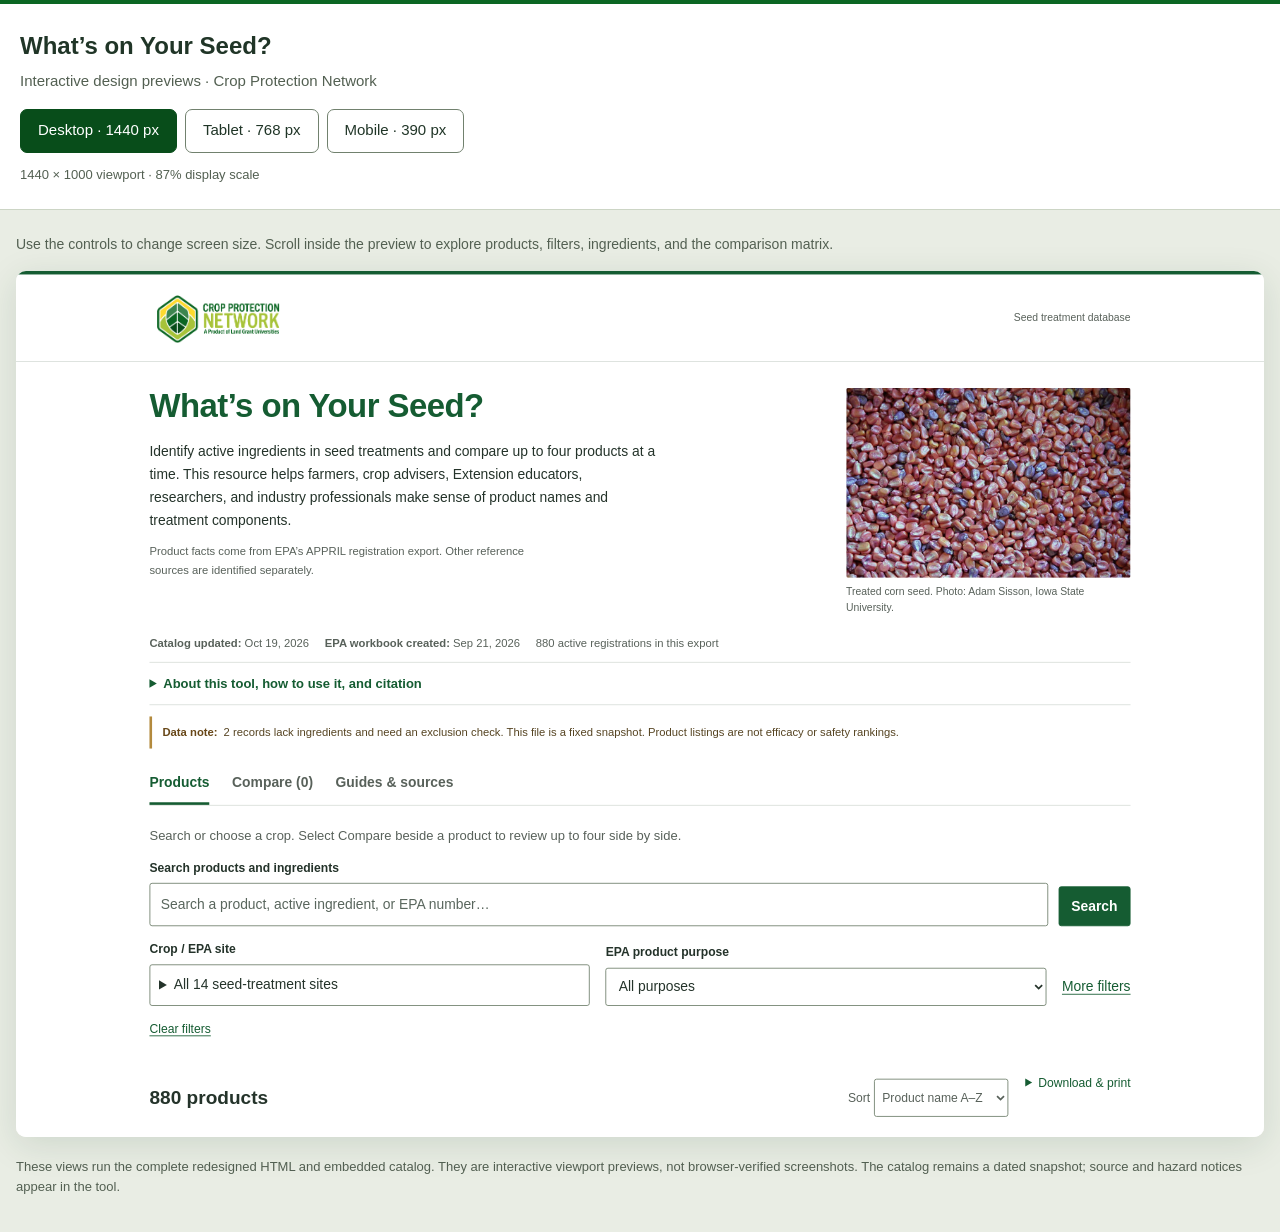
==== seed-treatment-database/CPN_Design_Previews.html @ fa5a25b0 "Restore export action labels and save browser review artifacts" ====
<!doctype html><html lang="en"><head><meta charset="utf-8"><meta name="viewport" content="width=device-width,initial-scale=1"><title>What’s on Your Seed? — Design previews</title><style>
*{box-sizing:border-box}body{margin:0;background:#e9ede4;color:#203527;font:15px/1.5 Arial,sans-serif}header{padding:24px max(20px,calc((100vw - 1440px)/2));background:#fff;border-top:4px solid #0b6623;border-bottom:1px solid #ccd5c5}h1{margin:0 0 5px;font-size:24px}p{margin:6px 0;color:#536052}.controls{display:flex;flex-wrap:wrap;gap:8px;margin-top:16px}button{font:inherit;min-height:44px;padding:9px 17px;border:1px solid #71816e;border-radius:7px;color:#203527;background:#fff;cursor:pointer}button[aria-pressed=true]{background:#084d1a;color:#fff;border-color:#084d1a}button:focus-visible{outline:3px solid #084d1a;outline-offset:3px}main{padding:24px 16px 36px}.viewport{position:relative;margin:auto;background:#fff;border-radius:10px;box-shadow:0 8px 35px #173e2520;overflow:hidden}iframe{display:block;border:0;transform-origin:top left;background:#f7f7f2}#size{font-size:13px;min-height:20px;margin:12px 0 0;color:#536052}.note{max-width:1440px;margin:0 auto 16px;font-size:14px}footer{max-width:1440px;margin:20px auto 0;color:#536052;font-size:13px}@media(max-width:500px){header{padding:20px 16px}h1{font-size:21px}main{padding:18px 10px}.controls button{padding-inline:12px}}
</style></head><body><header><h1>What’s on Your Seed?</h1><p>Interactive design previews · Crop Protection Network</p><div class="controls" role="group" aria-label="Preview viewport"><button data-view="desktop" aria-pressed="true">Desktop · 1440 px</button><button data-view="tablet" aria-pressed="false">Tablet · 768 px</button><button data-view="mobile" aria-pressed="false">Mobile · 390 px</button></div><p id="size" role="status" aria-live="polite"></p></header><main><p class="note">Use the controls to change screen size. Scroll inside the preview to explore products, filters, ingredients, and the comparison matrix.</p><div class="viewport" id="viewport"><iframe id="preview" title="Seed treatment database interactive preview" width="1440" height="1000"></iframe></div><footer>These views run the complete redesigned HTML and embedded catalog. They are interactive viewport previews, not browser-verified screenshots. The catalog remains a dated snapshot; source and hazard notices appear in the tool.</footer></main><script id="app-source" type="application/json">"\u003c!doctype html>\n\u003chtml lang=\"en\">\u003chead>\u003cmeta charset=\"utf-8\">\u003cmeta name=\"viewport\" content=\"width=device-width,initial-scale=1\">\u003ctitle>What’s on Your Seed? | Crop Protection Network\u003c/title>\n\u003cstyle>\n:root{--ink:#203527;--green:#0b6623;--green-dark:#084d1a;--accent:#a7c339;--yellow:#feda2f;--paper:#f7f8f4;--line:#dde3d6;--muted:#5b675e;--font-heading:\"Roboto Condensed\",\"Arial Narrow\",Arial,sans-serif;--font-body:Arial,\"Helvetica Neue\",sans-serif;--white:#fff;--amber:#815514;--amberbg:#fff5df;--red:#9c4239}\n*{box-sizing:border-box}\nbody{margin:0;color:var(--ink);background:var(--paper);font:15px/1.6 var(--font-body)}\nbutton,input,select{font:inherit}\nbutton,a,input,select,summary{outline-offset:4px}\nbutton{cursor:pointer}\nbutton:disabled{opacity:.5;cursor:default}\na{color:var(--green);text-underline-offset:3px}\nbutton{border:1px solid var(--line);border-radius:8px;background:white;padding:9px 14px;color:var(--ink);font-weight:600}\nbutton:hover:not(:disabled){background:#edf3df;border-color:#99b59e}\n.solid{background:var(--green);color:white;border-color:var(--green)}\n.solid:hover:not(:disabled){background:var(--green-dark);color:white}\n.quiet{border:0;background:transparent;padding:6px 9px}\n.small{font-size:12px}\n.muted{color:var(--muted)}\n.hide,[hidden]{display:none!important}\n.shell{max-width:1280px;padding:0 32px;margin:auto}\nheader{background:white;border-top:5px solid var(--green);border-bottom:1px solid var(--line)}\n.top{display:flex;align-items:center;justify-content:space-between;min-height:140px;gap:24px;padding-top:12px;padding-bottom:12px}\n.brand{display:inline-flex;align-items:center;flex:0 1 336px;min-width:0}\n.brand-logo{display:block;width:336px;max-width:100%;height:auto}\n.tag{font-size:11px;font-weight:700;letter-spacing:1.2px;text-transform:uppercase;border-radius:3px;padding:9px 13px;background:#edf3df;color:var(--green);text-align:center}\n.hero{background:var(--green);color:white;padding:44px 0 30px;border-bottom:6px solid var(--accent)}\n.hero .shell{position:relative}\n.hero small{color:var(--yellow);letter-spacing:1.8px;text-transform:uppercase;font-size:12px;font-weight:700}\n.hero h1{font:700 clamp(36px,4.6vw,58px)/1.1 var(--font-heading);margin:12px 0 16px;letter-spacing:.2px}\n.hero p{max-width:740px;color:#fff;margin:0;font-size:17px;line-height:1.65}\n.hero-bottom{display:flex;gap:24px;margin-top:25px;font-size:12px;color:#f1f6e5}\n.dot{display:inline-block;width:7px;height:7px;border-radius:50%;background:var(--accent);margin-right:7px}\n.tabs{display:flex;gap:25px;padding-top:6px;border-bottom:1px solid var(--line);margin-bottom:24px}\n.tabs button{border:0;border-radius:0;background:none;padding:17px 2px 13px;font:700 20px/1.4 var(--font-heading);border-bottom:4px solid transparent}\n.tabs button[aria-selected=true]{border-bottom-color:var(--green);color:var(--green)}\n.notice{border:1px solid #e7d5ae;background:var(--amberbg);color:#6e511f;border-radius:10px;padding:13px 17px;font-size:13px;margin-bottom:25px;display:flex;gap:12px;align-items:flex-start}\n.notice strong{color:#684718}\n.workspace{display:grid;grid-template-columns:255px 1fr;gap:30px}\n.filter{border:1px solid var(--line);border-radius:6px;background:white;padding:19px;height:max-content}\n.filter-title{display:flex;align-items:center;justify-content:space-between;margin-bottom:18px}\n.filter h2{font:700 22px/1.25 var(--font-heading);margin:0;color:var(--green)}\n.field{display:block;margin:18px 0}\n.field>span,.field>label{display:block;font-size:12px;font-weight:650;margin-bottom:7px}\n.field input,.field select{width:100%;padding:10px;border:1px solid #cad6c9;border-radius:7px;background:white;color:var(--ink);font-size:13px}\n.field input:disabled{background:#f1f3ef}\n.filter details{margin-top:18px;border-top:1px solid var(--line);padding-top:15px}\n.filter summary{font-size:12px;font-weight:650;cursor:pointer}\n.site-picker{border:1px solid #cad6c9;border-radius:7px;padding:9px;margin:0!important}\n.site-picker summary{font-size:13px}\n.site-options{max-height:300px;overflow:auto;padding-top:12px}\n.check{display:flex;gap:8px;align-items:flex-start;padding:6px 0;font-size:12px}\n.check input{accent-color:var(--green);margin-top:4px;flex:none;width:15px;height:15px}\n.side-note{font-size:11px;color:var(--muted);border-top:1px solid var(--line);padding-top:16px;margin-top:20px}\n.search{position:relative;flex:1}\n.search span{position:absolute;left:14px;top:11px;font-size:21px;color:#75847a}\n.search input{width:100%;border:1px solid #cad6c9;border-radius:9px;padding:13px 14px 13px 42px;background:white;color:var(--ink)}\n.toolbar{display:flex;gap:12px;align-items:center}\n.result-heading{display:flex;justify-content:space-between;align-items:center;margin:20px 0 14px;gap:12px}\n.result-heading h2{margin:0;font:700 21px/1.3 var(--font-heading)}\n.result-heading select{border:0;background:none;color:var(--muted);font-size:12px;padding:5px;max-width:160px}\n.applied{display:flex;flex-wrap:wrap;gap:7px;margin-bottom:12px}\n.chip{display:inline-block;font-size:11px;background:#edf3df;border:1px solid #dbe6d3;border-radius:30px;padding:4px 9px;white-space:nowrap}\n.chip.blue{background:#eef2fb;border-color:#dbe4f3;color:#3c567f}\n.chip.amber{background:var(--amberbg);border-color:#eed9b5;color:var(--amber)}\n.product{background:white;border:1px solid var(--line);border-radius:6px;margin-bottom:12px;overflow:hidden;transition:box-shadow .15s}\n.product:hover{box-shadow:0 3px 13px #23422b09}\n.product.selected{border-color:#6c9564;box-shadow:0 0 0 1px #6c9564}\n.product-top{display:flex;padding:18px 20px 12px;justify-content:space-between;gap:18px}\n.product h3{margin:0;font:700 23px/1.25 var(--font-heading);color:var(--green);overflow-wrap:anywhere}\n.product-name{padding:0;border:0;background:none;text-align:left;font:inherit;letter-spacing:inherit}\n.product-name:hover:not(:disabled){background:none;text-decoration:underline;text-underline-offset:4px}\n.product-sub{font-size:12px;color:var(--muted);margin-top:4px}\n.product-main{padding:0 20px 15px;display:grid;grid-template-columns:1fr 180px;gap:20px}\n.eyebrow{font-size:10px;letter-spacing:.8px;font-weight:650;color:var(--muted);text-transform:uppercase;margin:7px 0}\n.ingredients{display:flex;flex-wrap:wrap;gap:6px}\n.ingredient-pill{font-size:12px;padding:5px 9px;border:1px solid var(--line);border-radius:6px;background:#f6f8ef}\n.ingredient-pill .pct{color:var(--muted);margin-left:6px;font-variant-numeric:tabular-nums}\n.crop-text{font-size:12px}\n.product-bottom{border-top:1px solid #edf0e9;padding:10px 20px;display:flex;justify-content:space-between;align-items:center;gap:10px;font-size:11px;color:var(--muted);background:#fafbf7}\n.comparecheck{display:flex;gap:7px;align-items:center;font-size:12px;white-space:nowrap;cursor:pointer}\n.comparecheck input{accent-color:var(--green);width:16px;height:16px}\n.empty{background:white;border:1px dashed #c0cfbd;padding:50px 24px;text-align:center;border-radius:10px}\n.empty h3{margin:0 0 8px}\n.disclaimer{font-size:12px;color:var(--muted);padding:24px 0 110px;max-width:1000px}\n.disclaimer strong{color:var(--ink)}\n.comparebar{position:fixed;bottom:20px;left:50%;transform:translateX(-50%);width:min(850px,calc(100% - 36px));background:var(--green-dark);color:white;box-shadow:0 10px 40px #122b3330;border-radius:6px;display:flex;align-items:center;gap:14px;padding:14px 20px;z-index:10}\n.comparebar .summary{flex:1;font-size:12px}\n.comparebar b{font-size:14px;display:block;margin-bottom:2px}\n.comparebar button{background:var(--accent);border:0;color:var(--green-dark)}\n.comparebar .quiet{background:transparent;color:white}\n.introline{display:flex;justify-content:space-between;gap:20px;align-items:center;margin:0 0 24px}\n.introline h2{margin:0;font:700 32px/1.25 var(--font-heading)}\n.introline p{color:var(--muted);font-size:13px;margin:8px 0}\n.ingredient-grid{display:grid;grid-template-columns:repeat(3,1fr);gap:17px}\n.ingredient-card{background:white;border:1px solid var(--line);border-radius:6px;padding:22px}\n.ingredient-card h3{font:700 24px/1.25 var(--font-heading);color:var(--green);margin:12px 0 2px}\n.ingredient-card p{font-size:13px;color:var(--muted)}\n.ingredient-card .classification{font-weight:600;color:var(--ink);min-height:38px}\n.ingredient-card footer{border-top:1px solid var(--line);margin-top:18px;padding-top:13px;display:flex;justify-content:space-between;align-items:center;font-size:12px}\n.data-grid{display:grid;grid-template-columns:1fr 1fr;gap:20px}\n.panel{background:white;border:1px solid var(--line);border-radius:6px;padding:25px}\n.panel h3{margin:0 0 12px;font:700 25px/1.25 var(--font-heading);color:var(--green)}\n.panel p,.panel li{font-size:13px;color:var(--muted)}\n.panel li{margin-bottom:9px}\n.panel dl{display:grid;grid-template-columns:1fr 1fr;gap:10px;font-size:13px}\n.panel dt{color:var(--muted)}\n.panel dd{margin:0;font-weight:600}\n.full{grid-column:1/-1}\ndialog{border:0;border-radius:8px;max-width:1100px;width:calc(100% - 38px);padding:0;color:var(--ink);box-shadow:0 20px 90px #10302340;max-height:90vh}\ndialog::backdrop{background:#092b24aa}\ndialog .dialog-head{padding:23px 28px;border-bottom:1px solid var(--line);display:flex;justify-content:space-between;align-items:center;gap:20px}\ndialog h2{margin:0;font:700 32px/1.25 var(--font-heading)}\ndialog .dialog-body{padding:24px 28px}\ndialog .dialog-foot{padding:18px 28px;border-top:1px solid var(--line);display:flex;justify-content:space-between;gap:12px;font-size:12px}\n.table-scroll{overflow:auto}\ntable{border-collapse:collapse;width:100%;font-size:13px}\nth,td{padding:13px 16px;border-bottom:1px solid var(--line);vertical-align:top;text-align:left}\nth{background:#eef3e8;font-weight:600}\ntd ul{padding-left:16px;margin:0}\ntd .chip{margin:2px}\n.compare-table{table-layout:fixed;min-width:600px}\n.compare-table th:first-child{width:160px}\n.comparison-name{font-size:15px;display:block;margin-bottom:6px}\n.shared{border:1px solid #adc69c;border-radius:7px;background:#edf5e4;padding:11px 14px;margin:10px 0 20px;font-size:12px}\n.details-grid{display:grid;grid-template-columns:1.5fr 1fr;gap:25px}\n.details-grid h3{font:700 22px/1.3 var(--font-heading);color:var(--green);margin:0 0 12px}\n.details-grid dl{font-size:13px}\n.details-grid dt{color:var(--muted);margin-top:12px}\n.details-grid dd{margin:3px 0}\n.links{display:flex;flex-wrap:wrap;gap:10px;margin-top:20px}\n.toast{position:fixed;bottom:105px;left:50%;transform:translateX(-50%);background:var(--green-dark);color:white;padding:10px 20px;border-radius:8px;z-index:100;font-size:13px}\n.mobile-filters{display:none}\n.syncbadge{font-size:12px}\n.print-only{display:none}\na:focus-visible,button:focus-visible,input:focus-visible,select:focus-visible,summary:focus-visible{outline:3px solid #0b6623}\n.jump{position:absolute;left:16px;top:-100px;background:white;padding:10px;z-index:50}\n.jump:focus{top:10px}\n\n@media(max-width:1000px){.shell{padding:0 25px}\n.workspace{grid-template-columns:220px 1fr;gap:20px}\n.product-main{grid-template-columns:1fr}\n.product-main>div:last-child{display:none}\n.ingredient-grid{grid-template-columns:1fr 1fr}\n.product-top{gap:10px}\n.product-top>.chips{display:none}\n}\n\n@media(max-width:700px){.shell{padding:0 17px}\n.top{min-height:104px;gap:10px;padding-top:10px;padding-bottom:10px}\n.brand{flex-basis:270px}\n.brand-logo{width:270px}\n.top .tag{max-width:118px;font-size:9px;padding:7px 9px;letter-spacing:.6px}\n.hero{padding:30px 0}\n.hero p{font-size:14px}\n.hero-bottom{gap:14px;flex-wrap:wrap}\n.tabs{gap:22px;overflow:auto;white-space:nowrap}\n.tabs button{font-size:18px}\n.workspace{display:block}\n.filter{margin-bottom:17px;display:none}\n.filter.open{display:block}\n.mobile-filters{display:inline-block}\n.toolbar{flex-wrap:wrap}\n.search{min-width:220px}\n.toolbar>.export{display:none}\n.product h3{font-size:22px}\n.product-top{padding:16px 15px 10px}\n.product-main{padding:0 15px 13px}\n.product-bottom{padding:10px 15px}\n.product-bottom>.muted{max-width:58%}\n.ingredient-grid,.data-grid,.details-grid{grid-template-columns:1fr}\n.introline{display:block}\n.introline .search{margin-top:15px}\n.full{grid-column:auto}\n.comparebar{padding:12px 14px;gap:7px}\n.comparebar .summary span{display:none}\n.comparebar .quiet{font-size:11px}\n.comparebar button{font-size:12px}\n.dialog-head h2{font-size:23px}\ndialog .dialog-body{padding:18px}\ndialog .dialog-head,dialog .dialog-foot{padding:17px}\n.notice{font-size:12px}\n.tag{font-size:9px}\n.result-heading{align-items:flex-start}\n}\n\n@media print{body{background:white;font-size:10pt}\n.top,.hero,.tabs,.notice,.workspace,.ingredient-grid,.data-grid,.disclaimer,.comparebar,.toast,.introline{display:none!important}\nbody:has(dialog[open])>header,body:has(dialog[open])>main{display:none!important}\ndialog[open]{display:block;position:static;width:100%;max-width:none;max-height:none;overflow:visible;box-shadow:none}\ndialog .dialog-head button,dialog .dialog-foot button{display:none}\n.table-scroll{overflow:visible}\n.compare-table{min-width:0;font-size:9pt}\nth,td{padding:8px}\n.print-only{display:block}\n.shared{background:white}\na{color:black}\n}\n\n.ingredient-pill{max-width:100%;white-space:normal;text-align:left;overflow-wrap:anywhere}\n.ingredient-card h3{overflow-wrap:anywhere}\n.pager{display:flex;justify-content:space-between;align-items:center;gap:12px;margin:20px 0}\n.pager span{font-size:12px;color:var(--muted)}\n.metrics{display:flex;flex-wrap:wrap;gap:15px;margin:18px 0}\n.metrics strong{font:700 34px/1.2 var(--font-heading);color:var(--green);display:block}\n.metrics>div{background:#edf3df;border-radius:10px;padding:12px 18px}\n.metrics small{font-size:11px}\n\n@media(max-width:420px){.top{flex-direction:column;align-items:flex-start;gap:0;padding-top:8px;padding-bottom:14px}.brand{flex-basis:auto;width:252px}.brand-logo{width:252px}.top .tag{max-width:none;text-align:left}.hero{padding-top:30px}.hero h1{font-size:38px}.hero-bottom{gap:10px 18px}.tabs{gap:18px}}\n.safety-strip{padding:0 20px 16px;display:flex;flex-wrap:wrap;gap:7px;align-items:center;font-size:12px}\n.safety-badge{border:1px solid #b2b8af;background:#f5f5f0;border-radius:4px;padding:4px 8px;font-weight:600}\n.safety-badge.danger{color:#8b1e13;background:#fff0ed;border-color:#cb736b}\n.safety-badge.warning{color:#764100;background:#fff5df;border-color:#bf9958}\n.safety-panel{background:#fffaf0;border-left:4px solid #b9801c;padding:16px 20px;margin:0 0 22px}\n.safety-panel h3{margin:0 0 8px;font:700 23px var(--font-heading)}\n.safety-panel p,.guide-note{font-size:13px}\n.guide-grid{display:grid;grid-template-columns:1fr 1fr;gap:20px;margin-bottom:24px}\n.guide-table{min-width:650px}\n.guide-action{display:inline-block;padding:11px 17px;border:1px solid var(--green);border-radius:5px;font-weight:600;color:var(--green);text-decoration:none;background:white}\n@media(max-width:700px){.guide-grid{grid-template-columns:1fr}.safety-strip{padding-left:15px;padding-right:15px}.guide-action{margin:10px 0}}\n\n/* The matrix shares product selections and remains usable without a dialog. */\n.matrix-heading{display:flex;align-items:flex-start;justify-content:space-between;gap:20px;margin-bottom:20px}\n.matrix-heading h2{font:700 32px/1.2 var(--font-heading);margin:0;color:var(--green)}\n.matrix-actions{display:flex;gap:8px;flex-wrap:wrap}\n.matrix-selection{display:grid;grid-template-columns:repeat(4,minmax(0,1fr));gap:12px;margin:20px 0}\n.matrix-slot{border:1px dashed #c0cfbd;border-radius:6px;padding:15px;background:#f0f4e9;min-width:0}\n.matrix-slot.filled{border-style:solid;border-top:4px solid var(--green);background:white;padding-top:12px}\n.matrix-slot h3{font:700 22px/1.2 var(--font-heading);margin:6px 0;overflow-wrap:anywhere}\n.matrix-slot p{font-size:12px;margin:5px 0;color:var(--muted)}\n.matrix-controls{display:grid;grid-template-columns:minmax(150px,1fr) minmax(180px,1.4fr) auto minmax(160px,.8fr);gap:12px;align-items:end;background:white;border:1px solid var(--line);padding:18px;border-radius:6px}\n.matrix-controls .field{margin:0;min-width:0}\n.matrix-controls select{max-width:100%}\n.matrix-controls button{margin-bottom:1px}\n.matrix-context{border-left:4px solid var(--accent);padding:10px 16px;margin:18px 0;background:#edf3df;font-size:12px}\n.matrix-scroll{overflow:auto;max-height:75vh;border:1px solid var(--line);border-radius:6px;background:white}\n.matrix-table{width:100%;table-layout:fixed;border-collapse:separate;border-spacing:0;font-size:12px;min-width:calc(200px + var(--matrix-columns,4)*220px)}\n.matrix-table caption{text-align:left;padding:12px;background:#f0f4e9;color:var(--muted)}\n.matrix-table th,.matrix-table td{padding:14px;vertical-align:top;overflow-wrap:anywhere;border-bottom:1px solid var(--line);border-right:1px solid var(--line)}\n.matrix-table thead th{position:sticky;top:0;z-index:3;background:var(--green-dark);color:white}\n.matrix-table tr>th:first-child{width:200px;position:sticky;left:0;z-index:1;background:#f3f6ef;text-align:left}\n.matrix-table thead tr>th:first-child{z-index:4;background:var(--green-dark)}\n.matrix-table .matrix-section th{background:#dfe9d1;position:static;color:var(--green-dark);font-size:14px}\n.matrix-table .comparison-name{display:block;font:700 22px/1.2 var(--font-heading);margin-bottom:6px}\n.matrix-pests summary{cursor:pointer;font-weight:600}\n.matrix-pests p{max-height:240px;overflow:auto;white-space:pre-wrap}\n@media(max-width:850px){.matrix-heading{display:block}.matrix-actions{margin-top:14px}.matrix-selection{grid-template-columns:repeat(2,minmax(0,1fr))}.matrix-controls{grid-template-columns:1fr 1fr}.matrix-table tr>th:first-child{width:160px}.matrix-table{min-width:calc(160px + var(--matrix-columns,4)*210px)}}\n@media(max-width:500px){.matrix-controls{grid-template-columns:minmax(0,1fr)}.matrix-heading h2{font-size:27px}.matrix-table tr>th:first-child{width:135px}.matrix-table{min-width:calc(135px + var(--matrix-columns,4)*210px)}}\n@media print{\n @page{size:landscape;margin:10mm}\n .matrix-heading h2{font-size:21pt}.matrix-heading{display:block}\n .matrix-actions,.matrix-selection,.matrix-controls,#matrix-matches,#matrix-count{display:none!important}\n .matrix-context{padding:7px;border:1px solid #aaa;font-size:8pt}\n .matrix-scroll{overflow:visible;max-height:none;border:0}\n .matrix-table{min-width:0!important;width:100%;font-size:8pt;table-layout:fixed}\n .matrix-table th,.matrix-table td{position:static!important;padding:6px;color:black!important;background:white!important}\n .matrix-table tr>th:first-child{width:17%}.matrix-table .comparison-name{font-size:12pt}\n .matrix-table .matrix-section th{border-top:2px solid black}.matrix-table tr{break-inside:avoid}\n .matrix-table thead{display:table-header-group}.matrix-pests p{max-height:none;overflow:visible}\n .shell{padding:0;max-width:none}#matrix-body button{display:none}\n}\n\n/* Accessibility: readable controls, clear focus, reflow, and user preferences. */\n:root{--control-border:#71816e;--comparison-clearance:0px}\nhtml{scroll-padding-block:1rem calc(var(--comparison-clearance) + 1rem)}\nbody{font-size:1rem;padding-bottom:var(--comparison-clearance)}\nbody:has(dialog[open]){overflow:hidden}\n.sr-only{position:absolute!important;width:1px!important;height:1px!important;padding:0!important;margin:-1px!important;overflow:hidden!important;clip-path:inset(50%)!important;white-space:nowrap!important;border:0!important}\n:where(a,button,input,select,summary,[tabindex]){scroll-margin-block:1rem calc(var(--comparison-clearance) + 1rem)}\n:where(a,button,input,select,summary,[tabindex]):focus-visible{outline:3px solid #084d1a;outline-offset:3px;box-shadow:0 0 0 6px #fff}\n#count:focus,#filter-title:focus,#matrix-title:focus,#dialog-title:focus{outline:3px solid #084d1a;outline-offset:3px}\n.jump{top:0;transform:translateY(-150%);font-size:1rem;border:2px solid var(--green);border-radius:4px;max-width:calc(100% - 32px)}\n.jump:focus{top:10px;transform:none}\nbutton,input:not([type=checkbox]),select,.guide-action{min-height:44px}\nbutton{border-color:var(--control-border)}\n.solid{border-color:var(--green)}\nbutton,input,select,summary{touch-action:manipulation}\ninput:not([type=checkbox]),select{max-width:100%;min-width:0}\n.field input,.field select,.search input,.site-picker{border-color:var(--control-border);font-size:1rem}\ninput::placeholder{color:#59665d;opacity:1}\n.field-error{color:#8b1e13;font-size:.875rem;font-weight:700}\ninput[aria-invalid=true]{border:2px solid #8b1e13}\n.small,.field>span,.field>label,.filter summary,.check,.side-note,.product-sub,.chip,.ingredient-pill,.crop-text,.product-bottom,.comparecheck,.comparebar .summary,.comparebar b,.ingredient-card p,.ingredient-card footer,.panel p,.panel li,.panel dl,.details-grid dl,.disclaimer,.toast,.notice,.pager span,.metrics small,.safety-strip,.safety-panel p,.guide-note,.matrix-slot p,.matrix-context,.syncbadge{font-size:.875rem}\n.eyebrow{font-size:.8125rem;letter-spacing:.04em}\n.hero small,.hero-bottom{font-size:.875rem}\n.hero p{font-size:1.0625rem}\n.hero h1{font-size:clamp(2.25rem,4.6vw,3.625rem)}\n.tag{font-size:.75rem}\n.tabs{flex-wrap:wrap;gap:8px 24px;overflow:visible;white-space:normal}\n.tabs button{font-size:1.25rem;padding-inline:4px}\n.tabs button[aria-selected=true]{font-weight:800}\n.search label{display:block;font-size:.875rem;font-weight:700;margin-bottom:6px}\n.search span{top:auto;bottom:9px;pointer-events:none}\n.search input{padding-block:12px}\n.toolbar{align-items:flex-end;flex-wrap:wrap}\n.search{min-width:min(100%,220px)}\n.result-heading{flex-wrap:wrap}\n.result-heading select{font-size:.875rem;border:1px solid var(--control-border);border-radius:6px;background:white;max-width:100%}\n.workspace>*,.product-top>*,.product-main>*,.data-grid>*,.details-grid>*,.matrix-heading>*,.matrix-controls>*{min-width:0}\n.product-top{flex-wrap:wrap}\n.product-top>.chips{display:flex;flex-wrap:wrap;gap:6px}\n.product-main{grid-template-columns:minmax(0,1fr) minmax(140px,180px)}\n.product-main>div:last-child{display:block}\n.product-name{color:var(--green);min-height:44px}\nbutton.ingredient-pill{border-color:var(--control-border)}\n.product-bottom{flex-wrap:wrap}\n.product-bottom>.muted{max-width:100%;flex:1 1 220px}\n.check,.comparecheck{min-height:44px;cursor:pointer}\n.check{align-items:center}\n.check input,.comparecheck input{width:22px;height:22px;margin:0;flex-shrink:0}\n.comparecheck{gap:10px;padding:6px 2px;white-space:normal}\n.filter summary,.matrix-pests summary{min-height:44px;padding-block:10px}\n.site-options{padding-inline:6px}\n.site-options .check{gap:10px}\n.chip{white-space:normal;overflow-wrap:anywhere}\n.ingredient-card footer{flex-wrap:wrap;gap:8px}\n.panel dl{grid-template-columns:minmax(0,1fr) minmax(0,1fr)}\n.panel dd,.panel dt,.matrix-context,.matrix-slot,.notice,.links a,td,th{overflow-wrap:anywhere}\n.pager{flex-wrap:wrap}\n.comparebar{gap:12px;bottom:16px}\n.comparebar .summary{min-width:0}\n.comparebar .summary span{overflow-wrap:anywhere}\n.comparebar .quiet:hover:not(:disabled){background:#326139;color:white}\n.comparebar button{color:#084d1a}\n.comparebar .quiet{color:white}\n.toast{bottom:calc(var(--comparison-clearance) + 16px);max-width:calc(100% - 32px);width:max-content;pointer-events:none}\ndialog{max-height:calc(100dvh - 32px);overflow:auto;overscroll-behavior:contain}\ndialog .dialog-head{position:sticky;top:0;background:white;z-index:5;padding:20px;align-items:flex-start}\ndialog h2{font-size:clamp(1.5rem,3vw,2rem);overflow-wrap:anywhere;min-width:0}\ndialog #close-dialog{flex-shrink:0;min-width:44px}\ndialog .dialog-foot{flex-wrap:wrap;align-items:center}\ndialog :where(a,button,input,select,summary,[tabindex]){scroll-margin-block:8rem 1rem}\n.table-scroll,.matrix-scroll{position:relative;max-width:100%;overscroll-behavior-inline:contain;scrollbar-gutter:stable;scroll-padding:8px}\ntable,.matrix-table{font-size:.875rem}\n.table-scroll table{min-width:480px}\n.table-scroll .guide-table{min-width:650px}\ntbody th[scope=row]{background:#f3f6ef}\n.matrix-table tbody tr:not(.matrix-section):nth-child(odd) td{background:#f8faf5}\n.matrix-table .matrix-section th{font-size:1rem}\n.matrix-table .matrix-section>th:first-child{position:static;background:#dfe9d1;width:auto}\n.matrix-scroll{scroll-padding-top:110px;scroll-padding-left:210px}\n.matrix-selection{grid-template-columns:repeat(4,minmax(0,1fr))}\n@media(max-width:1000px){.product-main{grid-template-columns:minmax(0,1fr)}.product-top>.chips{display:flex}.product-main>div:last-child{display:block}}\n@media(max-width:850px){.matrix-selection{grid-template-columns:repeat(2,minmax(0,1fr))}.matrix-scroll{scroll-padding-left:170px}}\n@media(max-width:700px){\n .tabs{gap:4px 16px;overflow:visible;white-space:normal}.tabs button{font-size:1.125rem}\n .top .tag{font-size:.75rem;max-width:160px}.hero p{font-size:1rem}\n .mobile-filters{display:inline-block;margin:0 0 16px}#apply-filters{margin:20px 0 0;width:100%}\n .toolbar>.export{display:inline-block}.toolbar .search{flex-basis:100%}\n .comparebar{flex-wrap:wrap;gap:8px;width:calc(100% - 24px);padding:12px;bottom:12px}\n .comparebar .summary{flex-basis:100%}.comparebar b,.comparebar button,.comparebar .quiet{font-size:.875rem}\n .comparebar .summary span{display:none}.comparebar #compare{flex:1}\n .notice{display:block;font-size:.875rem}.notice>strong{display:block;margin-bottom:4px}\n .panel{padding:20px}.panel dl{grid-template-columns:minmax(0,1fr)}.panel dd{margin-bottom:8px}\n .details-grid{gap:18px}.product-bottom>.muted{max-width:100%}\n .matrix-scroll{scroll-padding-left:145px}\n}\n@media(max-width:420px){.matrix-selection{grid-template-columns:minmax(0,1fr)}.pager span{flex-basis:100%;order:3}.top .tag{max-width:none}.brand{max-width:100%}}\n@media(max-height:500px){.comparebar{position:static;transform:none;margin:16px auto}.toast{position:static;transform:none;margin:16px auto}dialog .dialog-head{position:static}}\n@media(prefers-reduced-motion:reduce){*,*::before,*::after{scroll-behavior:auto!important;animation:none!important;transition:none!important}}\n@media(forced-colors:active){\n :where(a,button,input,select,summary,[tabindex]):focus-visible{outline:3px solid Highlight;box-shadow:none}\n .tabs button[aria-selected=true]{border-bottom-color:Highlight}.product.selected{border:3px solid Highlight}\n .comparebar,dialog,.chip,.safety-badge{border:1px solid CanvasText}\n .matrix-table thead th,.matrix-table .matrix-section th{border-bottom:2px solid CanvasText}\n}\n@media print{\n body{padding-bottom:0}.jump,.mobile-filters,#matrix-scroll-help,.sr-only{display:none!important}\n dialog .dialog-head{position:static}dialog{max-height:none;overflow:visible}\n .table-scroll table{min-width:0}.matrix-table{font-size:8pt}\n body:has(dialog[open]){overflow:visible}\n}\n\n/* Keep label access visible and independent of the comparison control. */\n.toolbar{flex-wrap:wrap}.toolbar .search{flex-basis:100%}\n.label-help{margin:12px 0 0;line-height:1.6}\n.product-labels{display:flex;flex-wrap:wrap;align-items:center;gap:10px 16px;padding:0 24px 18px}\n.label-action{display:inline-flex;align-items:center;justify-content:center;gap:8px;min-height:44px;padding:9px 12px;border:1px solid var(--green);border-radius:6px;color:var(--green-dark);background:#fff;font-size:.875rem;font-weight:700;text-decoration:underline;text-underline-offset:3px;line-height:1.5;position:relative}\n.label-action:hover{background:#edf1e8}.label-meta{flex:1 1 200px;margin:0;color:var(--muted);font-size:.8125rem;line-height:1.6;overflow-wrap:anywhere}\n.label-panel{margin:0 0 22px}.label-actions{display:flex;flex-wrap:wrap;align-items:center;gap:12px 20px}.label-actions>a{min-height:44px;display:inline-flex;align-items:center}\n@media(max-width:700px){.product-labels{padding:0 18px 16px}.product-labels .label-action{width:100%}.label-meta{flex-basis:100%}.label-panel .label-action{width:100%}}\n@media print{.label-action{border:0;padding:0;min-height:0;color:#000}.label-help{display:none}}\n/* Approved streamlined layout. Product functions and source data remain intact. */\n:root{--green:#155c32;--green-dark:#104526;--ink:#24332a;--muted:#58615a;--paper:#fff;--line:#d9dfda;--font-heading:Arial,Helvetica,sans-serif;--font-body:Arial,Helvetica,sans-serif}\nbody{background:#fff;font-size:1rem}\n.shell{max-width:1200px;padding-inline:34px}\nheader{border-top:4px solid var(--green)}\n.top{min-height:0;padding-block:17px;gap:20px}\n.brand{flex-basis:165px}.brand-logo{width:165px}\n.top .tag{background:transparent;color:var(--muted);padding:0;font-size:.75rem;font-weight:400;letter-spacing:0;text-transform:none}\n.intro{display:grid;grid-template-columns:minmax(0,1fr) 29%;gap:34px;align-items:start;padding-top:30px;padding-bottom:23px}\n.intro h1{font:700 2.375rem/1.15 var(--font-heading);letter-spacing:-.04rem;color:var(--green);margin:0 0 17px}\n.intro p{max-width:66ch;margin:12px 0 0;line-height:1.65}.intro .small{font-size:.8125rem}\n.seed-photo{margin:0}.seed-photo img{display:block;width:100%;height:auto;border-radius:2px}.seed-photo figcaption{margin-top:7px;font-size:.75rem;line-height:1.5;color:var(--muted)}\n.catalog-summary{display:flex;flex-wrap:wrap;gap:4px 18px;font-size:.8125rem;color:var(--muted);padding-bottom:10px}\n.about-tool{border-block:1px solid var(--line)}\n.about-tool>summary,.resource-block>summary,.guide-block>summary{padding:12px 0;min-height:44px;color:var(--green);font-size:.9375rem;font-weight:600;cursor:pointer}\n.about-copy{max-width:82ch;padding:0 0 20px}.about-copy h2{font-size:1.0625rem;margin:17px 0 5px}.about-copy p,.about-copy li{font-size:.9375rem}.about-copy p{margin:8px 0}.about-copy ol{padding-left:24px}\n.notice{display:block;background:transparent;border:0;border-left:3px solid #b38a3d;border-radius:0;padding:8px 0 8px 12px;font-size:.8125rem;line-height:1.6;margin:13px 0 0;color:#564422}.notice>strong{display:inline;margin-right:7px}\n.tabs{display:flex;gap:26px;border-bottom:1px solid var(--line);padding:0;margin:16px 0 23px;flex-wrap:wrap}\n.tabs button{border:0;border-bottom:3px solid transparent;border-radius:0;background:transparent;color:var(--muted);padding:11px 0;font:600 1rem/1.5 var(--font-body);flex:none;min-height:44px}\n.tabs button[aria-selected=true]{color:var(--green);background:transparent;border-bottom-color:var(--green)}\n.tabs button:hover:not(:disabled){background:transparent;color:var(--green);text-decoration:underline;text-underline-offset:4px}\n.search-instruction{font-size:.9375rem;color:var(--muted);margin:0 0 14px}\n.product-search{display:flex;align-items:flex-end;gap:12px;margin:0 0 15px}.product-search .search{flex:1;min-width:0}.search input{padding:11px 12px;border:1px solid var(--control-border);border-radius:3px}.search label{font-size:.875rem;font-weight:600}\nbutton{border-radius:3px;font-weight:400}.solid{font-weight:600}\n.quick-filters{display:grid;grid-template-columns:minmax(0,1fr) minmax(0,1fr) auto;gap:18px;align-items:end}.quick-filters .field{margin:0}.quick-filters .site-picker{margin:0!important;padding:0 10px;border-radius:3px}.quick-filters summary{min-height:44px;padding-block:10px;font-size:1rem}\n.field input,.field select{border-radius:3px}.site-options{max-height:300px}\n.quick-filters .site-picker[open]{grid-column:auto}.quick-filters>div{min-width:0}\n.mobile-filters{display:inline-block;width:auto;min-height:44px;margin:0;padding:8px 0;border:0;background:transparent;color:var(--green);text-decoration:underline;text-underline-offset:3px;border-radius:0}\n.mobile-filters:hover:not(:disabled){background:transparent}.quick-filters button[aria-expanded=true]{font-weight:600}\n.filter{display:none;margin:16px 0 0;padding:18px 0;border:0;border-block:1px solid var(--line);border-radius:0;background:transparent}\n.filter.open{display:block}.advanced-fields{display:grid;grid-template-columns:repeat(2,minmax(0,1fr));gap:0 28px}.filter-title{margin-bottom:4px}.filter h2{font-size:1rem}.filter .field{margin:10px 0}.filter details{padding-top:5px;margin-top:10px}.filter summary{font-size:.9375rem}.filter .side-note{grid-column:1/-1}.filter #apply-filters{width:auto;margin:16px 0 0;display:inline-block}\n.reset-row{margin:5px 0 0}.text-action,.quiet{border:0;background:transparent;color:var(--green);padding:8px 0;text-decoration:underline;text-underline-offset:3px;font-size:.875rem}.text-action:hover:not(:disabled),.quiet:hover:not(:disabled){background:transparent}\n.results-tools{display:flex;justify-content:space-between;align-items:flex-start;gap:20px;flex-wrap:wrap;margin-top:20px}.result-heading{margin:0 0 10px;flex:1}.result-heading h3{font:600 1.375rem/1.4 var(--font-heading)}.result-heading select{border-radius:3px}\n.downloads{margin:0 0 10px;max-width:420px}.downloads>summary{min-height:44px;padding:8px 0;color:var(--green);font-size:.875rem;cursor:pointer}.download-actions{display:flex;flex-direction:column;align-items:flex-start;gap:0}.download-actions .label-help{font-size:.8125rem;margin:5px 0 8px}.download-actions button{font-size:.875rem}\n.applied{gap:0 12px}.applied .chip{border:0;background:transparent;padding:0;font-size:.8125rem;color:var(--muted)}\n.product{border:0;border-top:1px solid var(--line);border-radius:0;margin:0;padding:20px 0;background:#fff;box-shadow:none;transition:none}\n.product:hover{box-shadow:none}.product.selected{border-color:var(--line);box-shadow:none;background:#f7faf7}\n.product-top{padding:0;display:flex;flex-wrap:nowrap;justify-content:space-between;align-items:flex-start;gap:18px}.product h3{font:600 1.2rem/1.35 var(--font-heading);margin:0;color:var(--green)}.product-sub{font-size:.8125rem;margin-top:4px;line-height:1.6}\n.product .comparecheck{min-height:44px;flex:none;white-space:normal;align-items:center;width:auto;font-size:.875rem;padding:0;margin:0}.comparecheck input{width:19px;height:19px}\n.product-main{padding:14px 0 0;display:grid;grid-template-columns:minmax(0,1.35fr) minmax(0,1fr);gap:24px}.product-main>div:last-child{display:block}.eyebrow{text-transform:none;letter-spacing:0;font-size:.875rem;font-weight:600;color:var(--ink);margin:0 0 3px}\n.ingredients{display:block;line-height:1.8}.ingredient-pill,button.ingredient-pill{font-size:.875rem;border:0;border-radius:0;background:transparent;padding:0 3px 0 0;min-height:32px;color:var(--green);text-decoration:underline;text-underline-offset:3px}.ingredient-pill:hover:not(:disabled){background:transparent}.ingredient-pill .pct{color:var(--ink);margin-left:4px}\n.crop-text{font-size:.875rem;line-height:1.8}.crop-site{display:inline;padding:0;margin:0;border:0;background:transparent}.crop-site+.crop-site::before{content:'; '}\n.safety-strip{margin:10px 0 0;padding:0;border:0;background:transparent;gap:4px 14px;font-size:.8125rem;line-height:1.7}.safety-strip .coverage{flex-basis:100%}\n.safety-badge,.safety-badge.danger,.safety-badge.warning,.purpose-badge,.chip,.chip.blue,.chip.amber{display:inline;border:0;border-radius:0;background:transparent;color:inherit;font-size:inherit;padding:0;margin:0;font-weight:400}\n.safety-badge.danger,.safety-badge.warning{font-weight:600}.product-labels{padding:8px 0 0;display:flex;gap:8px 18px;align-items:center;flex-wrap:wrap}.product-labels .label-meta{flex-basis:100%;font-size:.8125rem;line-height:1.6}.label-action{display:inline-flex;min-height:44px;border:0;border-radius:0;background:transparent;padding:8px 0;color:var(--green);font-size:.875rem;font-weight:400;text-decoration:underline;text-underline-offset:3px}.label-action:hover{background:transparent}.product-name{font:inherit;color:var(--green);min-height:44px;padding:8px 0;border:0;text-decoration:underline;text-underline-offset:3px}.product-name:hover:not(:disabled){background:transparent}\n.product-bottom{border:0;padding:3px 0 0;background:transparent;font-size:.8125rem}.product-bottom>.muted{flex-basis:100%}.pager button{font-size:.875rem}\n.resource-block,.guide-block{border-bottom:1px solid var(--line);margin:0;padding:0 0 6px}.resource-copy,.guide-copy{padding:0 0 18px;max-width:100%}.resource-copy>.introline{margin-top:12px}.introline h2{font-size:1.5rem}.introline{flex-wrap:wrap}.guide-block h3{font-size:1.0625rem;margin:16px 0 5px}.guide-block p,.guide-block li{font-size:.9375rem}.guide-copy{max-width:85ch}.resource-copy .panel,.guide-grid .panel{border:0;border-radius:0;padding:15px 0;background:transparent}.data-grid{column-gap:28px}.ingredient-card{border:0;border-top:1px solid var(--line);border-radius:0;padding:18px 0;background:transparent}.ingredient-card h3{font-size:1.2rem}.ingredient-card .chip{font-size:.8125rem;color:var(--muted)}.ingredient-card footer{margin-top:10px}.ingredient-grid{gap:24px}\n.abbreviation-list{margin:8px 0 15px}.abbreviation-list>div{display:grid;grid-template-columns:minmax(74px,105px) minmax(0,1fr);gap:12px;padding:11px 0;border-bottom:1px solid var(--line)}.abbreviation-list dt{font-weight:700;color:var(--green);overflow-wrap:anywhere}.abbreviation-list dd{margin:0;overflow-wrap:anywhere;font-size:.9375rem}\n.matrix-heading h2{font-size:1.75rem}.matrix-slot{border-radius:3px}.matrix-controls{border-radius:3px}.matrix-table .matrix-section th,.matrix-table .matrix-section>th:first-child{background:#eef3ee}.matrix-context{border-radius:3px}.matrix-table .chip{font-size:.875rem}.matrix-table .chip+.chip::before{content:'; '}\n.guide-table th,.guide-table td{font-size:.875rem}.guide-table th{background:#f3f6f2}.guide-grid{display:block}.guide-action{font-size:.875rem;display:inline-flex;align-items:center;color:var(--green)}\n.comparebar{border-radius:4px}.comparebar .quiet{color:#fff}.disclaimer{font-size:.8125rem;padding-top:24px}.icon{display:none}.print-only{display:none}\n@media(max-width:700px){.shell{padding-inline:20px}.top{flex-direction:row;min-height:0;padding-block:13px}.brand{flex-basis:155px}.brand-logo{width:155px}.top .tag{max-width:110px;font-size:.75rem}.intro{grid-template-columns:1fr;gap:18px;padding-block:23px}.intro h1{font-size:2rem}.seed-photo{max-width:420px}.seed-photo img{max-height:200px;object-fit:cover}.tabs{display:flex;gap:8px 20px;margin-block:15px 20px}.tabs button{font-size:.875rem;min-height:44px;padding-inline:0;flex:none}.tabs button:last-child{grid-column:auto}.catalog-summary{display:block}.catalog-summary>span{display:block}.quick-filters{grid-template-columns:minmax(0,1fr) minmax(0,1fr);gap:12px}.quick-filters .mobile-filters{grid-column:1/-1;justify-self:start}.advanced-fields{grid-template-columns:minmax(0,1fr)}.product-top{flex-wrap:wrap;gap:4px}.product-top>div:first-child{flex-basis:100%}.product-main{grid-template-columns:minmax(0,1fr);gap:12px}.product h3{font-size:1.125rem}.product-labels .label-action{width:auto}.product-main,.product-labels{padding-inline:0}.safety-strip{margin-inline:0}.product-bottom{padding-inline:0}.result-heading{gap:10px}.results-tools{gap:4px}.downloads{flex-basis:100%}.result-heading label{margin-left:auto}.resource-copy .introline{display:block}.ingredient-grid,.data-grid{grid-template-columns:minmax(0,1fr)}.data-grid>.full{grid-column:auto}.comparebar .summary span{display:none}}\n@media(max-width:420px){.product-search{flex-wrap:wrap}.product-search .search{flex-basis:100%}.product-search>.solid{justify-self:start}.quick-filters{grid-template-columns:minmax(0,1fr)}.quick-filters .mobile-filters{grid-column:auto}.tabs{gap:6px 15px}.tabs button{font-size:.8125rem}.top .tag{max-width:100px}.result-heading label{width:100%;margin:0;justify-content:space-between}.result-heading select{flex:1}.seed-photo img{max-height:180px}}\n@media(prefers-reduced-motion:reduce){*,*::before,*::after{transition:none!important;animation:none!important}}\n@media(forced-colors:active){.tabs button[aria-selected=true]{border-bottom:3px solid Highlight}.product.selected{border:2px solid Highlight}.product-name,.ingredient-pill,.label-action{text-decoration:underline}.notice{border-left:2px solid CanvasText}}\n@media print{.intro,.introduction-details,.tabs,.product-search,.quick-filters,.filter,.reset-row,.downloads,.pager,.product-labels button{display:none!important}.product{break-inside:avoid}.resource-block>summary,.guide-block>summary{color:#000}.resource-copy,.guide-copy{max-width:none}.comparebar{display:none!important}.matrix-scroll{max-height:none}.product-main{display:block}.product-labels .label-meta{font-size:9pt}.shell{padding:0}}\n\u003c/style>\u003c/head>\u003cbody>\n\u003ca href=\"#main\" class=\"jump\">Skip to database\u003c/a>\u003cnoscript>\u003cp class=\"notice\">JavaScript is needed to search and compare this catalog. Enable JavaScript in your browser, then reload this file.\u003c/p>\u003c/noscript>\n\u003cheader>\u003cdiv class=\"shell top\">\u003ca class=\"brand\" href=\"https://cropprotectionnetwork.org/\" aria-label=\"Crop Protection Network home\">\u003cimg class=\"brand-logo\" src=\"[data-uri]\" width=\"678\" height=\"272\" alt=\"Crop Protection Network — A Product of Land Grant Universities\">\u003c/a>\u003cspan class=\"tag\" id=\"build-label\">Seed treatment database\u003c/span>\u003c/div>\u003c/header>\n\u003csection class=\"intro shell\" aria-labelledby=\"page-title\">\n\u003cdiv>\u003ch1 id=\"page-title\">What’s on Your Seed?\u003c/h1>\u003cp>Identify active ingredients in seed treatments and compare up to four products at a time. This resource helps farmers, crop advisers, Extension educators, researchers, and industry professionals make sense of product names and treatment components.\u003c/p>\u003cp class=\"small muted\">Product facts come from EPA’s APPRIL registration export. Other reference sources are identified separately.\u003c/p>\u003c/div>\n\u003cfigure class=\"seed-photo\">\u003cimg src=\"[data-uri]\" width=\"900\" height=\"600\" alt=\"Close-up of treated corn kernels with red and purple seed coatings.\">\u003cfigcaption>Treated corn seed. Photo: Adam Sisson, Iowa State University.\u003c/figcaption>\u003c/figure>\n\u003c/section>\n\u003cdiv class=\"shell introduction-details\">\n\u003cdiv class=\"catalog-summary\" id=\"catalog-summary\" aria-label=\"Catalog dates\">Connecting to the catalog…\u003c/div>\n\u003cdetails class=\"about-tool\" id=\"about-tool\">\u003csummary>About this tool, how to use it, and citation\u003c/summary>\n\u003cdiv class=\"about-copy\">\n\u003ch2>What it is and who it is for\u003c/h2>\u003cp>What’s on Your Seed? is an interactive product-identification and education resource for people who grow crops, advise farmers, teach, or work with seed treatments. Its purpose is to help users understand what is in a product and compare reported product facts.\u003c/p>\n\u003ch2>How it works\u003c/h2>\u003cp>The catalog uses EPA’s APPRIL Excel export to identify active registrations matching the seed-treatment sites listed in the crop filter. Records retain their full EPA registration numbers. Ingredient classifications and guidance come from separately identified references; saved Greenbook and CDMS references are distinguished from EPA data.\u003c/p>\u003cp>Known deltamethrin products and grain-storage-only entries are excluded. Crop groups are not expanded into unverified uses. Missing ingredient information is flagged for review. Federal registration does not establish state approval.\u003c/p>\n\u003ch2>How to use it\u003c/h2>\u003col>\u003cli>Search a product name, ingredient, or EPA number. Narrow results by crop or purpose; open \u003cstrong>More filters\u003c/strong> for state evidence, technology, resistance groups, hazards, company, and dates.\u003c/li>\u003cli>Read the ingredients and source notes. Open \u003cstrong>Details &amp; label\u003c/strong> for the full product record, or follow its label link.\u003c/li>\u003cli>Select \u003cstrong>Compare\u003c/strong> beside up to four products, then open \u003cstrong>Compare\u003c/strong> to view the complete matrix. Downloads and printing are grouped with the results.\u003c/li>\u003cli>Open \u003cstrong>Guides &amp; sources\u003c/strong> for abbreviations, ingredient information, treatment types, signal words, warnings, and source details.\u003c/li>\u003c/ol>\n\u003ch2>Dates and updates\u003c/h2>\u003cp id=\"about-dates\">Catalog dates will appear when data are loaded.\u003c/p>\u003cp id=\"about-update-mode\">Downloaded copies are fixed snapshots. The hosted tool reads its published catalog.\u003c/p>\n\u003ch2>How to cite this version\u003c/h2>\u003cp id=\"tool-citation\">Citation details will appear when data are loaded.\u003c/p>\u003cp class=\"small muted\">This is a suggested citation for this repository version. Final CPN authorship, publication URL, and any DOI require CPN editorial confirmation.\u003c/p>\n\u003c/div>\u003c/details>\n\u003cdiv class=\"notice\" id=\"notice\" role=\"status\" aria-atomic=\"true\">Loading the database…\u003c/div>\n\u003c/div>\n\u003cmain class=\"shell\" id=\"main\" tabindex=\"-1\">\u003cnav class=\"tabs\" aria-label=\"Tool views\" role=\"tablist\">\u003cbutton role=\"tab\" id=\"tab-products\" tabindex=\"0\" aria-selected=\"true\" aria-controls=\"products\" data-tab=\"products\">Products\u003c/button>\u003cbutton role=\"tab\" id=\"tab-matrix\" tabindex=\"-1\" aria-selected=\"false\" aria-controls=\"matrix\" data-tab=\"matrix\">Compare \u003cspan id=\"nav-selected-count\">(0)\u003c/span>\u003c/button>\u003cbutton role=\"tab\" id=\"tab-resources\" tabindex=\"-1\" aria-selected=\"false\" aria-controls=\"resources\" data-tab=\"resources\">Guides &amp; sources\u003c/button>\u003c/nav>\u003csection id=\"products\" role=\"tabpanel\" tabindex=\"0\" aria-labelledby=\"tab-products\">\u003cp class=\"search-instruction\">Search or choose a crop. Select Compare beside a product to review up to four side by side.\u003c/p>\u003cform class=\"product-search\" id=\"product-search\">\u003cdiv class=\"search\">\u003clabel for=\"query\">Search products and ingredients\u003c/label>\u003cinput id=\"query\" type=\"search\" placeholder=\"Search a product, active ingredient, or EPA number…\">\u003c/div>\u003cbutton class=\"solid\" type=\"submit\">Search\u003c/button>\u003c/form>\u003cdiv class=\"quick-filters\">\u003cdiv class=\"field\">\u003cspan id=\"crop-label\">Crop / EPA site\u003c/span>\u003cdetails class=\"site-picker\">\u003csummary id=\"site-summary\" aria-describedby=\"crop-label\">All 14 seed-treatment sites\u003c/summary>\u003cdiv class=\"site-options\" id=\"site-options\" role=\"group\" aria-labelledby=\"crop-label\">\u003c/div>\u003c/details>\u003c/div>\u003clabel class=\"field\">\u003cspan>EPA product purpose\u003c/span>\u003cselect id=\"purpose\">\u003coption value=\"\">All purposes\u003c/option>\u003coption>Fungicide\u003c/option>\u003coption>Insecticide\u003c/option>\u003coption>Nematicide\u003c/option>\u003coption>Biological\u003c/option>\u003coption>Unclassified\u003c/option>\u003c/select>\u003c/label>\u003cbutton id=\"mobile-filter\" class=\"mobile-filters\" aria-expanded=\"false\" aria-controls=\"filters\">More filters\u003c/button>\u003c/div>\u003caside class=\"filter\" id=\"filters\" aria-label=\"Additional product filters\">\u003ch2 id=\"filter-title\" tabindex=\"-1\">More filters\u003c/h2>\u003cdiv class=\"advanced-fields\">\u003clabel class=\"field\">\u003cspan>Technology type\u003c/span>\u003cselect id=\"technology\">\u003coption value=\"\">All technologies\u003c/option>\u003c/select>\u003c/label>\u003cdetails class=\"state-filters\">\u003csummary>State registration &amp; availability\u003c/summary>\u003clabel class=\"field\">\u003cspan>State / jurisdiction\u003c/span>\u003cselect id=\"state\">\u003coption value=\"\">All states\u003c/option>\u003c/select>\u003c/label>\u003clabel class=\"field\">\u003cspan>State evidence\u003c/span>\u003cselect id=\"state-status\" aria-describedby=\"state-help\" disabled>\u003coption value=\"positive\">Registered / available reports\u003c/option>\u003coption value=\"official\">State-authority registration reports\u003c/option>\u003coption value=\"provider\">Provider availability reports\u003c/option>\u003coption value=\"negative\">Source reports No\u003c/option>\u003coption value=\"restricted\">Source reports restrictions\u003c/option>\u003coption value=\"unknown\">Not verified\u003c/option>\u003coption value=\"review\">Review due / conflict\u003c/option>\u003coption value=\"all\">All products; show state status\u003c/option>\u003c/select>\u003c/label>\u003cp class=\"small muted\" id=\"state-help\">Choose a state to enable the state-evidence filter. State evidence is incomplete. Federal registration does not establish state approval. Provider availability is shown separately.\u003c/p>\u003c/details>\u003cdetails>\u003csummary>Groups &amp; EPA hazards\u003c/summary>\u003clabel class=\"field\">\u003cspan>FRAC fungicide group\u003c/span>\u003cselect id=\"frac\">\u003coption value=\"\">All FRAC groups\u003c/option>\u003c/select>\u003c/label>\u003clabel class=\"field\">\u003cspan>IRAC insecticide group\u003c/span>\u003cselect id=\"irac\">\u003coption value=\"\">All IRAC groups\u003c/option>\u003c/select>\u003c/label>\u003clabel class=\"field\">\u003cspan>EPA signal word\u003c/span>\u003cselect id=\"signal\">\u003coption value=\"\">All signal words\u003c/option>\u003coption value=\"DANGER\">DANGER\u003c/option>\u003coption value=\"WARNING\">WARNING\u003c/option>\u003coption value=\"CAUTION\">CAUTION\u003c/option>\u003coption value=\"NONE\">None reported by EPA\u003c/option>\u003coption value=\"NOT_SUPPLIED\">Not supplied / needs review\u003c/option>\u003c/select>\u003c/label>\u003clabel class=\"field\">\u003cspan>EPA restricted-use flag\u003c/span>\u003cselect id=\"rup\">\u003coption value=\"\">All flags\u003c/option>\u003coption value=\"yes\">Yes\u003c/option>\u003coption value=\"no\">No\u003c/option>\u003coption value=\"unknown\">Not supplied\u003c/option>\u003c/select>\u003c/label>\u003c/details>\u003cdetails class=\"record-filters\">\u003csummary>Company &amp; ingredient evidence\u003c/summary>\u003clabel class=\"field\">\u003cspan>Registrant / manufacturer\u003c/span>\u003cselect id=\"manufacturer\">\u003coption value=\"\">All companies\u003c/option>\u003c/select>\u003c/label>\u003clabel class=\"field\">\u003cspan>Ingredient data\u003c/span>\u003cselect id=\"quality\">\u003coption value=\"\">All records\u003c/option>\u003coption value=\"verified\">EPA row · complete percentages\u003c/option>\u003coption value=\"base-linked\">Related base formulation\u003c/option>\u003coption value=\"needs-review\">Needs review / missing fields\u003c/option>\u003c/select>\u003c/label>\u003c/details>\u003cdetails>\u003csummary>Registration status &amp; dates\u003c/summary>\u003clabel class=\"field\">\u003cspan>Status group\u003c/span>\u003cinput value=\"Active Products\" disabled>\u003c/label>\u003clabel class=\"field\">\u003cspan>Status date – start\u003c/span>\u003cinput type=\"date\" id=\"start\" aria-describedby=\"date-help date-error\">\u003c/label>\u003clabel class=\"field\">\u003cspan>Status date – end\u003c/span>\u003cinput type=\"date\" id=\"end\" aria-describedby=\"date-help date-error\">\u003c/label>\u003cp class=\"small muted\" id=\"date-help\">Start is blank; end defaults to today. Uses EPA status dates.\u003c/p>\u003cp id=\"date-error\" class=\"field-error\" hidden>\u003c/p>\u003c/details>\u003cdiv class=\"side-note\">\u003cstrong>Seed treatment only.\u003c/strong> Grain-storage-only products and all deltamethrin products are excluded. Crop groups are not expanded into unverified uses.\u003c/div>\u003c/div>\u003cbutton id=\"apply-filters\" class=\"solid mobile-filters\">Show results\u003c/button>\u003c/aside>\u003cdiv class=\"reset-row\">\u003cbutton class=\"text-action\" id=\"reset\" aria-label=\"Reset all product filters and search\">Clear filters\u003c/button>\u003c/div>\u003cdiv class=\"results-tools\">\u003cdiv class=\"result-heading\">\u003ch3 id=\"count\" tabindex=\"-1\">\u003c/h3>\u003clabel class=\"small muted\">Sort \u003cselect id=\"sort\" aria-label=\"Sort products\">\u003coption value=\"name\">Product name A–Z\u003c/option>\u003coption value=\"updated\">Status date, newest\u003c/option>\u003c/select>\u003c/label>\u003c/div>\u003cdetails class=\"downloads\">\u003csummary>Download &amp; print\u003c/summary>\u003cdiv class=\"download-actions\">\u003cbutton id=\"export\" class=\"text-action\">Export results\u003c/button>\u003cbutton id=\"export-labels\" class=\"text-action\" aria-describedby=\"label-help\">Export label links\u003c/button>\u003cbutton type=\"button\" class=\"text-action\" id=\"print-results\">Print this view\u003c/button>\u003cp id=\"label-help\" class=\"small muted label-help\">Open a label PDF and use its download / save control. \u003cstrong>Export label links\u003c/strong> saves a CSV for all matching products across every page; reset filters to include the full catalog. PDF documents require an internet connection.\u003c/p>\u003c/div>\u003c/details>\u003c/div>\u003cdiv id=\"applied\" class=\"applied\" role=\"group\" aria-label=\"Applied product filters\">\u003c/div>\u003cdiv id=\"results\" role=\"region\" aria-labelledby=\"count\">\u003c/div>\u003cnav id=\"pager\" class=\"pager\" aria-label=\"Product result pages\">\u003cbutton id=\"page-prev\">← Previous\u003c/button>\u003cspan id=\"page-label\">\u003c/span>\u003cbutton id=\"page-next\">Next →\u003c/button>\u003c/nav>\u003c/section>\n\u003csection id=\"matrix\" role=\"tabpanel\" tabindex=\"0\" aria-labelledby=\"tab-matrix\" hidden>\n\u003cdiv class=\"matrix-heading\">\u003cdiv>\u003ch2 id=\"matrix-title\" tabindex=\"-1\">Seed Treatment Side-by-Side Comparison Matrix\u003c/h2>\u003cp class=\"small muted\">Compare registration, composition, target pests and label specifications for up to four formulations.\u003c/p>\u003cstrong id=\"matrix-count\" class=\"small\">\u003c/strong>\u003c/div>\u003cdiv class=\"matrix-actions\">\u003cbutton id=\"matrix-export\" disabled>Export matrix CSV ↓\u003c/button>\u003cbutton id=\"matrix-print\" disabled>Print / Save PDF\u003c/button>\u003cbutton id=\"matrix-clear\" class=\"quiet\" disabled>Clear selection\u003c/button>\u003c/div>\u003c/div>\n\u003cdiv id=\"matrix-selection\" class=\"matrix-selection\">\u003c/div>\n\u003cdiv class=\"matrix-controls\">\u003clabel class=\"field\">\u003cspan>Search formulations\u003c/span>\u003cinput type=\"search\" id=\"matrix-search\" placeholder=\"Product, ingredient or EPA number\">\u003c/label>\u003clabel class=\"field\">\u003cspan>Choose a formulation\u003c/span>\u003cselect id=\"matrix-picker\" aria-describedby=\"matrix-matches\">\u003c/select>\u003c/label>\u003cbutton id=\"matrix-add\" class=\"solid\">Add to matrix\u003c/button>\u003clabel class=\"field\">\u003cspan>Compare state evidence\u003c/span>\u003cselect id=\"matrix-state\">\u003coption value=\"\">All states / jurisdictions\u003c/option>\u003c/select>\u003c/label>\u003c/div>\u003cp id=\"matrix-matches\" class=\"small muted\" role=\"status\" aria-atomic=\"true\">\u003c/p>\n\u003cp id=\"matrix-note\" class=\"matrix-context\">\u003c/p>\u003cdiv id=\"matrix-body\">\u003c/div>\n\u003c/section>\n\u003csection id=\"resources\" role=\"tabpanel\" tabindex=\"0\" aria-labelledby=\"tab-resources\" hidden>\u003ch2>Guides &amp; sources\u003c/h2>\u003cdetails class=\"guide-block\" id=\"seed-abbreviations\">\n\u003csummary class=\"cursor-interaction\">Abbreviations &amp; terms\u003c/summary>\n\u003cdiv class=\"guide-copy\">\n\u003cp>Full names and plain-language explanations for abbreviations used in product information, treatment guidance, and source references.\u003c/p>\n\u003ch3>Ingredients &amp; resistance\u003c/h3>\n\u003cdl class=\"abbreviation-list\">\n\u003cdiv>\u003cdt>AI / a.i.\u003c/dt>\u003cdd>\u003cstrong>Active ingredient.\u003c/strong> The component responsible for a pesticide’s intended pest-control effect.\u003c/dd>\u003c/div>\n\u003cdiv>\u003cdt>DMI\u003c/dt>\u003cdd>\u003cstrong>Demethylation inhibitor.\u003c/strong> A fungicide group that disrupts sterol production in fungi; FRAC group 3.\u003c/dd>\u003c/div>\n\u003cdiv>\u003cdt>FRAC\u003c/dt>\u003cdd>\u003cstrong>Fungicide Resistance Action Committee.\u003c/strong> The organization behind the fungicide resistance-group codes shown in this tool.\u003c/dd>\u003c/div>\n\u003cdiv>\u003cdt>IRAC\u003c/dt>\u003cdd>\u003cstrong>Insecticide Resistance Action Committee.\u003c/strong> The organization behind the insecticide mode-of-action codes shown in this tool.\u003c/dd>\u003c/div>\n\u003cdiv>\u003cdt>MBC\u003c/dt>\u003cdd>\u003cstrong>Methyl benzimidazole carbamate.\u003c/strong> A fungicide group that interferes with fungal cell division; FRAC group 1.\u003c/dd>\u003c/div>\n\u003cdiv>\u003cdt>MOA / MoA\u003c/dt>\u003cdd>\u003cstrong>Mode of action.\u003c/strong> How a pesticide affects a biological process in its target organism.\u003c/dd>\u003c/div>\n\u003cdiv>\u003cdt>QoI\u003c/dt>\u003cdd>\u003cstrong>Quinone outside inhibitor.\u003c/strong> A fungicide group that interrupts fungal respiration. The ingredient guide identifies the applicable FRAC code.\u003c/dd>\u003c/div>\n\u003cdiv>\u003cdt>SDHI\u003c/dt>\u003cdd>\u003cstrong>Succinate dehydrogenase inhibitor.\u003c/strong> A fungicide group that interrupts fungal respiration; FRAC group 7.\u003c/dd>\u003c/div>\n\u003c/dl>\n\u003cp class=\"small\">FRAC and IRAC use separate classification systems. Their codes describe resistance groups, not ratings of safety or effectiveness. References: \u003ca href=\"https://www.frac.info/media/bfjnhtl5/frac-code-list-2026.pdf\" target=\"_blank\" rel=\"noopener noreferrer\">FRAC code list (PDF, new tab)\u003c/a> and \u003ca href=\"https://irac-online.org/mode-of-action/\" target=\"_blank\" rel=\"noopener noreferrer\">IRAC classification (new tab)\u003c/a>.\u003c/p>\n\u003ch3>Safety &amp; handling\u003c/h3>\n\u003cdl class=\"abbreviation-list\">\n\u003cdiv>\u003cdt>BMP / BMPs\u003c/dt>\u003cdd>\u003cstrong>Best management practice(s).\u003c/strong> Practices intended to improve handling and reduce unintended impacts.\u003c/dd>\u003c/div>\n\u003cdiv>\u003cdt>IPM\u003c/dt>\u003cdd>\u003cstrong>Integrated pest management.\u003c/strong> An approach combining pest identification, monitoring, prevention, and appropriate control methods.\u003c/dd>\u003c/div>\n\u003cdiv>\u003cdt>PPE\u003c/dt>\u003cdd>\u003cstrong>Personal protective equipment.\u003c/strong> Protective clothing and equipment; use the current label to identify what is required.\u003c/dd>\u003c/div>\n\u003cdiv>\u003cdt>RUP\u003c/dt>\u003cdd>\u003cstrong>Restricted-use pesticide.\u003c/strong> Refers to restricted-use classification. The tool displays the EPA export’s reported flag; check the current label for requirements.\u003c/dd>\u003c/div>\n\u003cdiv>\u003cdt>SDS\u003c/dt>\u003cdd>\u003cstrong>Safety data sheet.\u003c/strong> A document describing chemical hazards and protective measures. Read it alongside the pesticide label.\u003c/dd>\u003c/div>\n\u003c/dl>\n\u003cp class=\"small\">References: \u003ca href=\"https://www.epa.gov/safepestcontrol/integrated-pest-management-ipm-principles\" target=\"_blank\" rel=\"noopener noreferrer\">EPA’s IPM principles (new tab)\u003c/a>, \u003ca href=\"https://www.epa.gov/pesticide-labels/bilingual-labeling-questions-answers\" target=\"_blank\" rel=\"noopener noreferrer\">EPA labeling terminology (new tab)\u003c/a>, and \u003ca href=\"https://www.osha.gov/Publications/OSHA3514.html\" target=\"_blank\" rel=\"noopener noreferrer\">OSHA’s safety data sheet guide (new tab)\u003c/a>.\u003c/p>\n\u003ch3>Organizations &amp; data sources\u003c/h3>\n\u003cdl class=\"abbreviation-list\">\n\u003cdiv>\u003cdt>APPRIL\u003c/dt>\u003cdd>\u003cstrong>Active Pesticide Product Registration Informational Listing.\u003c/strong> The EPA database whose Excel export supplies this catalog’s product records.\u003c/dd>\u003c/div>\n\u003cdiv>\u003cdt>CDMS\u003c/dt>\u003cdd>\u003cstrong>Crop Data Management Systems.\u003c/strong> A provider of agricultural product information; saved references are identified separately from EPA records.\u003c/dd>\u003c/div>\n\u003cdiv>\u003cdt>CPN\u003c/dt>\u003cdd>\u003cstrong>Crop Protection Network.\u003c/strong> The agricultural education network associated with this tool.\u003c/dd>\u003c/div>\n\u003cdiv>\u003cdt>DP\u003c/dt>\u003cdd>\u003cstrong>Distributor product.\u003c/strong> An EPA registration-type code in the source export. Keep the full distributor registration number when identifying a product.\u003c/dd>\u003c/div>\n\u003cdiv>\u003cdt>EPA\u003c/dt>\u003cdd>\u003cstrong>U.S. Environmental Protection Agency.\u003c/strong> The federal agency that supplies the registration data used here.\u003c/dd>\u003c/div>\n\u003cdiv>\u003cdt>PPLS\u003c/dt>\u003cdd>\u003cstrong>Pesticide Product Label System.\u003c/strong> EPA’s searchable collection of pesticide product labels.\u003c/dd>\u003c/div>\n\u003cdiv>\u003cdt>Sec3\u003c/dt>\u003cdd>\u003cstrong>Section 3 product.\u003c/strong> EPA’s registration-type code for a product registered under section 3 of the Federal Insecticide, Fungicide, and Rodenticide Act.\u003c/dd>\u003c/div>\n\u003c/dl>\n\u003cp class=\"small\">Reference: \u003ca href=\"https://www.epa.gov/ingredients-used-pesticide-products/how-search-information-about-pesticide-ingredients-and-labels\" target=\"_blank\" rel=\"noopener noreferrer\">EPA database names and registration codes (new tab)\u003c/a>.\u003c/p>\n\u003ch3>Downloads &amp; citations\u003c/h3>\n\u003cdl class=\"abbreviation-list\">\n\u003cdiv>\u003cdt>CSV\u003c/dt>\u003cdd>\u003cstrong>Comma-separated values.\u003c/strong> A data file that can be opened in Excel or other spreadsheet software.\u003c/dd>\u003c/div>\n\u003cdiv>\u003cdt>DOI\u003c/dt>\u003cdd>\u003cstrong>Digital object identifier.\u003c/strong> A persistent identifier used to find and cite a publication, when one has been assigned.\u003c/dd>\u003c/div>\n\u003cdiv>\u003cdt>PDF\u003c/dt>\u003cdd>\u003cstrong>Portable Document Format.\u003c/strong> A document format used for product labels and printable references.\u003c/dd>\u003c/div>\n\u003c/dl>\n\u003c/div>\n\u003c/details>\u003cdetails class=\"resource-block\" id=\"ingredient-guide\">\u003csummary>Ingredient guide\u003c/summary>\u003cdiv class=\"resource-copy\">\u003csection id=\"ingredients\">\u003cdiv class=\"introline\">\u003cdiv>\u003ch2>Understand each component.\u003c/h2>\u003cp>Purpose explains what it does. FRAC / IRAC groups describe mode of action.\u003c/p>\u003c/div>\u003cdiv class=\"search\" style=\"max-width:350px\">\u003clabel for=\"ingredient-search\">Search ingredient guide\u003c/label>\u003cspan aria-hidden=\"true\">\u003c/span>\u003cinput id=\"ingredient-search\" type=\"search\" placeholder=\"Find an ingredient or group…\">\u003c/div>\u003c/div>\u003cp id=\"ingredient-count\" class=\"small muted\">\u003c/p>\u003cdiv class=\"ingredient-grid\" id=\"ingredient-grid\">\u003c/div>\u003c/section>\n\u003c/div>\u003c/details>\u003csection id=\"guide\">\u003cdiv id=\"guide-content\">\u003c/div>\u003c/section>\u003cdetails class=\"resource-block\" id=\"source-guide\">\u003csummary>Sources, coverage &amp; updates\u003c/summary>\u003cdiv class=\"resource-copy\">\u003csection id=\"data\">\u003cdiv class=\"introline\">\u003cdiv>\u003ch2>Information you can trace.\u003c/h2>\u003cp>Every record retains its source. Collection dates and source dates are kept separate.\u003c/p>\u003c/div>\u003c/div>\u003cdiv id=\"data-grid\" class=\"data-grid\">\u003c/div>\u003c/section>\n\u003c/div>\u003c/details>\u003cbutton type=\"button\" class=\"text-action\" id=\"print-resources\">Print guides &amp; sources\u003c/button>\u003c/section>\u003cfooter class=\"disclaimer\">\u003cstrong>For education and product identification.\u003c/strong> Inclusion is not an endorsement or an efficacy rating. A listed crop is not a substitute for the current product label or state requirements. EPA ingredient percentages are not application rates. Check the source concentration basis, particularly for plant-incorporated protectants. Always read and follow the current label. This replacement candidate has not been reviewed or endorsed by CPN.\u003c/footer>\u003c/main>\n\u003cdiv class=\"comparebar\" id=\"comparebar\" role=\"region\" aria-label=\"Selected products\" hidden>\u003cdiv class=\"summary\">\u003cb id=\"selected-count\">\u003c/b>\u003cspan id=\"selected-names\">\u003c/span>\u003c/div>\u003cbutton class=\"quiet\" id=\"clear-selected\" aria-label=\"Clear all selected products\">Clear\u003c/button>\u003cbutton id=\"compare\">Compare products →\u003c/button>\u003c/div>\n\u003cdialog id=\"dialog\" aria-labelledby=\"dialog-title\">\u003cdiv class=\"dialog-head\">\u003ch2 id=\"dialog-title\" tabindex=\"-1\">\u003c/h2>\u003cbutton id=\"close-dialog\" aria-label=\"Close dialog\">Close\u003c/button>\u003c/div>\u003cdiv class=\"dialog-body\" id=\"dialog-body\">\u003c/div>\u003cdiv class=\"dialog-foot\">\u003cspan id=\"dialog-note\">Product facts, not efficacy rankings.\u003c/span>\u003cbutton id=\"print\">Print / Save PDF\u003c/button>\u003c/div>\u003c/dialog>\u003cdiv class=\"toast\" id=\"toast\" aria-hidden=\"true\" hidden>\u003c/div>\u003cdiv id=\"a11y-status\" class=\"sr-only\" role=\"status\" aria-atomic=\"true\">\u003c/div>\u003cdiv id=\"a11y-alert\" class=\"sr-only\" role=\"alert\" aria-atomic=\"true\">\u003c/div>\n\u003cscript>\n'use strict';\nconst PREVIEW = {\"mode\": \"snapshot\", \"scope\": {\"status_group\": \"Active Products\", \"status_date_start\": null, \"status_date_end\": \"today\", \"timezone\": \"America/Chicago\", \"sites\": [\"Alfalfa (seed treatment)\", \"Barley (seed treatment)\", \"Cereal crops (seed treatment)\", \"Corn (seed treatment)\", \"Corn (field) (seed treatment)\", \"Cotton (seed treatment)\", \"Cotton (acid delinted) (seed treatment)\", \"Cotton (machine delinted) (seed treatment)\", \"Cotton (reginned) (seed treatment)\", \"Cotton Seed (Fuzzy) (seed treatment)\", \"Small grains (seed treatment)\", \"Soybeans (seed treatment)\", \"Soybeans, Edible (Seed and Pod Vegetable) (seed treatment)\", \"Wheat (seed treatment)\"], \"excluded_ingredient_names\": [\"deltamethrin\"], \"excluded_cas\": [\"52918-63-5\"], \"notes\": \"Seed treatment uses only. Grain-storage-only products excluded. Match sites explicitly; do not expand cereal crops or cotton subtypes by inference.\", \"excluded_pc_codes\": [\"097805\"]}, \"ingredient_reference\": {\"thiabendazole\": {\"name\": \"Thiabendazole\", \"purpose\": \"Fungicide\", \"group\": \"FRAC 1\", \"classification\": \"MBC fungicides; tubulin assembly\", \"explanation\": \"FRAC 1 describes a mode-of-action group. Confirm the labeled target pest and use; group membership is not an efficacy rating.\", \"frac_code\": \"1\", \"irac_code\": null, \"source_url\": \"https://www.frac.info/media/bfjnhtl5/frac-code-list-2026.pdf\", \"source_version\": \"FRAC Code List 2026\", \"reviewed_on\": \"2026-10-19\"}, \"thiophanate-methyl\": {\"name\": \"Thiophanate-methyl\", \"purpose\": \"Fungicide\", \"group\": \"FRAC 1\", \"classification\": \"MBC fungicides; tubulin assembly\", \"explanation\": \"FRAC 1 describes a mode-of-action group. Confirm the labeled target pest and use; group membership is not an efficacy rating.\", \"frac_code\": \"1\", \"irac_code\": null, \"source_url\": \"https://www.frac.info/media/bfjnhtl5/frac-code-list-2026.pdf\", \"source_version\": \"FRAC Code List 2026\", \"reviewed_on\": \"2026-10-19\"}, \"iprodione\": {\"name\": \"Iprodione\", \"purpose\": \"Fungicide\", \"group\": \"FRAC 2\", \"classification\": \"Dicarboximides; osmotic signaling\", \"explanation\": \"FRAC 2 describes a mode-of-action group. Confirm the labeled target pest and use; group membership is not an efficacy rating.\", \"frac_code\": \"2\", \"irac_code\": null, \"source_url\": \"https://www.frac.info/media/bfjnhtl5/frac-code-list-2026.pdf\", \"source_version\": \"FRAC Code List 2026\", \"reviewed_on\": \"2026-10-19\"}, \"tebuconazole\": {\"name\": \"Tebuconazole\", \"purpose\": \"Fungicide\", \"group\": \"FRAC 3\", \"classification\": \"DMI fungicides; sterol biosynthesis\", \"explanation\": \"FRAC 3 describes a mode-of-action group. Confirm the labeled target pest and use; group membership is not an efficacy rating.\", \"frac_code\": \"3\", \"irac_code\": null, \"source_url\": \"https://www.frac.info/media/bfjnhtl5/frac-code-list-2026.pdf\", \"source_version\": \"FRAC Code List 2026\", \"reviewed_on\": \"2026-10-19\"}, \"difenoconazole\": {\"name\": \"Difenoconazole\", \"purpose\": \"Fungicide\", \"group\": \"FRAC 3\", \"classification\": \"DMI fungicides; sterol biosynthesis\", \"explanation\": \"FRAC 3 describes a mode-of-action group. Confirm the labeled target pest and use; group membership is not an efficacy rating.\", \"frac_code\": \"3\", \"irac_code\": null, \"source_url\": \"https://www.frac.info/media/bfjnhtl5/frac-code-list-2026.pdf\", \"source_version\": \"FRAC Code List 2026\", \"reviewed_on\": \"2026-10-19\"}, \"ipconazole\": {\"name\": \"Ipconazole\", \"purpose\": \"Fungicide\", \"group\": \"FRAC 3\", \"classification\": \"DMI fungicides; sterol biosynthesis\", \"explanation\": \"FRAC 3 describes a mode-of-action group. Confirm the labeled target pest and use; group membership is not an efficacy rating.\", \"frac_code\": \"3\", \"irac_code\": null, \"source_url\": \"https://www.frac.info/media/bfjnhtl5/frac-code-list-2026.pdf\", \"source_version\": \"FRAC Code List 2026\", \"reviewed_on\": \"2026-10-19\"}, \"myclobutanil\": {\"name\": \"Myclobutanil\", \"purpose\": \"Fungicide\", \"group\": \"FRAC 3\", \"classification\": \"DMI fungicides; sterol biosynthesis\", \"explanation\": \"FRAC 3 describes a mode-of-action group. Confirm the labeled target pest and use; group membership is not an efficacy rating.\", \"frac_code\": \"3\", \"irac_code\": null, \"source_url\": \"https://www.frac.info/media/bfjnhtl5/frac-code-list-2026.pdf\", \"source_version\": \"FRAC Code List 2026\", \"reviewed_on\": \"2026-10-19\"}, \"prothioconazole\": {\"name\": \"Prothioconazole\", \"purpose\": \"Fungicide\", \"group\": \"FRAC 3\", \"classification\": \"DMI fungicides; sterol biosynthesis\", \"explanation\": \"FRAC 3 describes a mode-of-action group. Confirm the labeled target pest and use; group membership is not an efficacy rating.\", \"frac_code\": \"3\", \"irac_code\": null, \"source_url\": \"https://www.frac.info/media/bfjnhtl5/frac-code-list-2026.pdf\", \"source_version\": \"FRAC Code List 2026\", \"reviewed_on\": \"2026-10-19\"}, \"metconazole\": {\"name\": \"Metconazole\", \"purpose\": \"Fungicide\", \"group\": \"FRAC 3\", \"classification\": \"DMI fungicides; sterol biosynthesis\", \"explanation\": \"FRAC 3 describes a mode-of-action group. Confirm the labeled target pest and use; group membership is not an efficacy rating.\", \"frac_code\": \"3\", \"irac_code\": null, \"source_url\": \"https://www.frac.info/media/bfjnhtl5/frac-code-list-2026.pdf\", \"source_version\": \"FRAC Code List 2026\", \"reviewed_on\": \"2026-10-19\"}, \"triticonazole\": {\"name\": \"Triticonazole\", \"purpose\": \"Fungicide\", \"group\": \"FRAC 3\", \"classification\": \"DMI fungicides; sterol biosynthesis\", \"explanation\": \"FRAC 3 describes a mode-of-action group. Confirm the labeled target pest and use; group membership is not an efficacy rating.\", \"frac_code\": \"3\", \"irac_code\": null, \"source_url\": \"https://www.frac.info/media/bfjnhtl5/frac-code-list-2026.pdf\", \"source_version\": \"FRAC Code List 2026\", \"reviewed_on\": \"2026-10-19\"}, \"imazalil\": {\"name\": \"Imazalil\", \"purpose\": \"Fungicide\", \"group\": \"FRAC 3\", \"classification\": \"DMI fungicides; sterol biosynthesis\", \"explanation\": \"FRAC 3 describes a mode-of-action group. Confirm the labeled target pest and use; group membership is not an efficacy rating.\", \"frac_code\": \"3\", \"irac_code\": null, \"source_url\": \"https://www.frac.info/media/bfjnhtl5/frac-code-list-2026.pdf\", \"source_version\": \"FRAC Code List 2026\", \"reviewed_on\": \"2026-10-19\"}, \"mefentrifluconazole\": {\"name\": \"Mefentrifluconazole\", \"purpose\": \"Fungicide\", \"group\": \"FRAC 3\", \"classification\": \"DMI fungicides; sterol biosynthesis\", \"explanation\": \"FRAC 3 describes a mode-of-action group. Confirm the labeled target pest and use; group membership is not an efficacy rating.\", \"frac_code\": \"3\", \"irac_code\": null, \"source_url\": \"https://www.frac.info/media/bfjnhtl5/frac-code-list-2026.pdf\", \"source_version\": \"FRAC Code List 2026\", \"reviewed_on\": \"2026-10-19\"}, \"metalaxyl\": {\"name\": \"Metalaxyl\", \"purpose\": \"Fungicide\", \"group\": \"FRAC 4\", \"classification\": \"Phenylamides; RNA synthesis\", \"explanation\": \"FRAC 4 describes a mode-of-action group. Confirm the labeled target pest and use; group membership is not an efficacy rating.\", \"frac_code\": \"4\", \"irac_code\": null, \"source_url\": \"https://www.frac.info/media/bfjnhtl5/frac-code-list-2026.pdf\", \"source_version\": \"FRAC Code List 2026\", \"reviewed_on\": \"2026-10-19\"}, \"metalaxyl-m\": {\"name\": \"Metalaxyl-M\", \"purpose\": \"Fungicide\", \"group\": \"FRAC 4\", \"classification\": \"Phenylamides; RNA synthesis\", \"explanation\": \"FRAC 4 describes a mode-of-action group. Confirm the labeled target pest and use; group membership is not an efficacy rating.\", \"frac_code\": \"4\", \"irac_code\": null, \"source_url\": \"https://www.frac.info/media/bfjnhtl5/frac-code-list-2026.pdf\", \"source_version\": \"FRAC Code List 2026\", \"reviewed_on\": \"2026-10-19\", \"synonyms\": [\"Mefenoxam\"], \"identity_source_url\": \"https://www.epa.gov/system/files/documents/2022-10/DSLChem.pdf\"}, \"mefenoxam\": {\"name\": \"Mefenoxam\", \"purpose\": \"Fungicide\", \"group\": \"FRAC 4\", \"classification\": \"Phenylamides; RNA synthesis\", \"explanation\": \"FRAC 4 describes a mode-of-action group. Confirm the labeled target pest and use; group membership is not an efficacy rating.\", \"frac_code\": \"4\", \"irac_code\": null, \"source_url\": \"https://www.frac.info/media/bfjnhtl5/frac-code-list-2026.pdf\", \"source_version\": \"FRAC Code List 2026\", \"reviewed_on\": \"2026-10-19\"}, \"carboxin\": {\"name\": \"Carboxin\", \"purpose\": \"Fungicide\", \"group\": \"FRAC 7\", \"classification\": \"SDHI fungicides; respiration complex II\", \"explanation\": \"FRAC 7 describes a mode-of-action group. Confirm the labeled target pest and use; group membership is not an efficacy rating.\", \"frac_code\": \"7\", \"irac_code\": null, \"source_url\": \"https://www.frac.info/media/bfjnhtl5/frac-code-list-2026.pdf\", \"source_version\": \"FRAC Code List 2026\", \"reviewed_on\": \"2026-10-19\"}, \"sedaxane\": {\"name\": \"Sedaxane\", \"purpose\": \"Fungicide\", \"group\": \"FRAC 7\", \"classification\": \"SDHI fungicides; respiration complex II\", \"explanation\": \"FRAC 7 describes a mode-of-action group. Confirm the labeled target pest and use; group membership is not an efficacy rating.\", \"frac_code\": \"7\", \"irac_code\": null, \"source_url\": \"https://www.frac.info/media/bfjnhtl5/frac-code-list-2026.pdf\", \"source_version\": \"FRAC Code List 2026\", \"reviewed_on\": \"2026-10-19\"}, \"fluopyram\": {\"name\": \"Fluopyram\", \"purpose\": \"Fungicide / nematicide\", \"group\": \"FRAC 7\", \"classification\": \"SDHI fungicides; respiration complex II\", \"explanation\": \"FRAC 7 describes a mode-of-action group. Confirm the labeled target pest and use; group membership is not an efficacy rating.\", \"frac_code\": \"7\", \"irac_code\": null, \"source_url\": \"https://www.frac.info/media/bfjnhtl5/frac-code-list-2026.pdf\", \"source_version\": \"FRAC Code List 2026\", \"reviewed_on\": \"2026-10-19\"}, \"fluxapyroxad\": {\"name\": \"Fluxapyroxad\", \"purpose\": \"Fungicide\", \"group\": \"FRAC 7\", \"classification\": \"SDHI fungicides; respiration complex II\", \"explanation\": \"FRAC 7 describes a mode-of-action group. Confirm the labeled target pest and use; group membership is not an efficacy rating.\", \"frac_code\": \"7\", \"irac_code\": null, \"source_url\": \"https://www.frac.info/media/bfjnhtl5/frac-code-list-2026.pdf\", \"source_version\": \"FRAC Code List 2026\", \"reviewed_on\": \"2026-10-19\"}, \"penflufen\": {\"name\": \"Penflufen\", \"purpose\": \"Fungicide\", \"group\": \"FRAC 7\", \"classification\": \"SDHI fungicides; respiration complex II\", \"explanation\": \"FRAC 7 describes a mode-of-action group. Confirm the labeled target pest and use; group membership is not an efficacy rating.\", \"frac_code\": \"7\", \"irac_code\": null, \"source_url\": \"https://www.frac.info/media/bfjnhtl5/frac-code-list-2026.pdf\", \"source_version\": \"FRAC Code List 2026\", \"reviewed_on\": \"2026-10-19\"}, \"inpyrfluxam\": {\"name\": \"Inpyrfluxam\", \"purpose\": \"Fungicide\", \"group\": \"FRAC 7\", \"classification\": \"SDHI fungicides; respiration complex II\", \"explanation\": \"FRAC 7 describes a mode-of-action group. Confirm the labeled target pest and use; group membership is not an efficacy rating.\", \"frac_code\": \"7\", \"irac_code\": null, \"source_url\": \"https://www.frac.info/media/bfjnhtl5/frac-code-list-2026.pdf\", \"source_version\": \"FRAC Code List 2026\", \"reviewed_on\": \"2026-10-19\"}, \"pydiflumetofen\": {\"name\": \"Pydiflumetofen\", \"purpose\": \"Fungicide\", \"group\": \"FRAC 7\", \"classification\": \"SDHI fungicides; respiration complex II\", \"explanation\": \"FRAC 7 describes a mode-of-action group. Confirm the labeled target pest and use; group membership is not an efficacy rating.\", \"frac_code\": \"7\", \"irac_code\": null, \"source_url\": \"https://www.frac.info/media/bfjnhtl5/frac-code-list-2026.pdf\", \"source_version\": \"FRAC Code List 2026\", \"reviewed_on\": \"2026-10-19\"}, \"penthiopyrad\": {\"name\": \"Penthiopyrad\", \"purpose\": \"Fungicide\", \"group\": \"FRAC 7\", \"classification\": \"SDHI fungicides; respiration complex II\", \"explanation\": \"FRAC 7 describes a mode-of-action group. Confirm the labeled target pest and use; group membership is not an efficacy rating.\", \"frac_code\": \"7\", \"irac_code\": null, \"source_url\": \"https://www.frac.info/media/bfjnhtl5/frac-code-list-2026.pdf\", \"source_version\": \"FRAC Code List 2026\", \"reviewed_on\": \"2026-10-19\"}, \"boscalid\": {\"name\": \"boscalid\", \"purpose\": \"Fungicide\", \"group\": \"FRAC 7\", \"classification\": \"SDHI fungicides; respiration complex II\", \"explanation\": \"FRAC 7 describes a mode-of-action group. Confirm the labeled target pest and use; group membership is not an efficacy rating.\", \"frac_code\": \"7\", \"irac_code\": null, \"source_url\": \"https://www.frac.info/media/bfjnhtl5/frac-code-list-2026.pdf\", \"source_version\": \"FRAC Code List 2026\", \"reviewed_on\": \"2026-10-19\"}, \"flutolanil\": {\"name\": \"Flutolanil\", \"purpose\": \"Fungicide\", \"group\": \"FRAC 7\", \"classification\": \"SDHI fungicides; respiration complex II\", \"explanation\": \"FRAC 7 describes a mode-of-action group. Confirm the labeled target pest and use; group membership is not an efficacy rating.\", \"frac_code\": \"7\", \"irac_code\": null, \"source_url\": \"https://www.frac.info/media/bfjnhtl5/frac-code-list-2026.pdf\", \"source_version\": \"FRAC Code List 2026\", \"reviewed_on\": \"2026-10-19\"}, \"azoxystrobin\": {\"name\": \"Azoxystrobin\", \"purpose\": \"Fungicide\", \"group\": \"FRAC 11\", \"classification\": \"QoI fungicides; respiration complex III\", \"explanation\": \"FRAC 11 describes a mode-of-action group. Confirm the labeled target pest and use; group membership is not an efficacy rating.\", \"frac_code\": \"11\", \"irac_code\": null, \"source_url\": \"https://www.frac.info/media/bfjnhtl5/frac-code-list-2026.pdf\", \"source_version\": \"FRAC Code List 2026\", \"reviewed_on\": \"2026-10-19\"}, \"pyraclostrobin\": {\"name\": \"Pyraclostrobin\", \"purpose\": \"Fungicide\", \"group\": \"FRAC 11\", \"classification\": \"QoI fungicides; respiration complex III\", \"explanation\": \"FRAC 11 describes a mode-of-action group. Confirm the labeled target pest and use; group membership is not an efficacy rating.\", \"frac_code\": \"11\", \"irac_code\": null, \"source_url\": \"https://www.frac.info/media/bfjnhtl5/frac-code-list-2026.pdf\", \"source_version\": \"FRAC Code List 2026\", \"reviewed_on\": \"2026-10-19\"}, \"trifloxystrobin\": {\"name\": \"Trifloxystrobin\", \"purpose\": \"Fungicide\", \"group\": \"FRAC 11\", \"classification\": \"QoI fungicides; respiration complex III\", \"explanation\": \"FRAC 11 describes a mode-of-action group. Confirm the labeled target pest and use; group membership is not an efficacy rating.\", \"frac_code\": \"11\", \"irac_code\": null, \"source_url\": \"https://www.frac.info/media/bfjnhtl5/frac-code-list-2026.pdf\", \"source_version\": \"FRAC Code List 2026\", \"reviewed_on\": \"2026-10-19\"}, \"fluoxastrobin\": {\"name\": \"Fluoxastrobin\", \"purpose\": \"Fungicide\", \"group\": \"FRAC 11\", \"classification\": \"QoI fungicides; respiration complex III\", \"explanation\": \"FRAC 11 describes a mode-of-action group. Confirm the labeled target pest and use; group membership is not an efficacy rating.\", \"frac_code\": \"11\", \"irac_code\": null, \"source_url\": \"https://www.frac.info/media/bfjnhtl5/frac-code-list-2026.pdf\", \"source_version\": \"FRAC Code List 2026\", \"reviewed_on\": \"2026-10-19\"}, \"picoxystrobin\": {\"name\": \"Picoxystrobin\", \"purpose\": \"Fungicide\", \"group\": \"FRAC 11\", \"classification\": \"QoI fungicides; respiration complex III\", \"explanation\": \"FRAC 11 describes a mode-of-action group. Confirm the labeled target pest and use; group membership is not an efficacy rating.\", \"frac_code\": \"11\", \"irac_code\": null, \"source_url\": \"https://www.frac.info/media/bfjnhtl5/frac-code-list-2026.pdf\", \"source_version\": \"FRAC Code List 2026\", \"reviewed_on\": \"2026-10-19\"}, \"mandestrobin\": {\"name\": \"Mandestrobin\", \"purpose\": \"Fungicide\", \"group\": \"FRAC 11\", \"classification\": \"QoI fungicides; respiration complex III\", \"explanation\": \"FRAC 11 describes a mode-of-action group. Confirm the labeled target pest and use; group membership is not an efficacy rating.\", \"frac_code\": \"11\", \"irac_code\": null, \"source_url\": \"https://www.frac.info/media/bfjnhtl5/frac-code-list-2026.pdf\", \"source_version\": \"FRAC Code List 2026\", \"reviewed_on\": \"2026-10-19\"}, \"fenamidone\": {\"name\": \"Fenamidone\", \"purpose\": \"Fungicide\", \"group\": \"FRAC 11\", \"classification\": \"QoI fungicides; respiration complex III\", \"explanation\": \"FRAC 11 describes a mode-of-action group. Confirm the labeled target pest and use; group membership is not an efficacy rating.\", \"frac_code\": \"11\", \"irac_code\": null, \"source_url\": \"https://www.frac.info/media/bfjnhtl5/frac-code-list-2026.pdf\", \"source_version\": \"FRAC Code List 2026\", \"reviewed_on\": \"2026-10-19\"}, \"fludioxonil\": {\"name\": \"Fludioxonil\", \"purpose\": \"Fungicide\", \"group\": \"FRAC 12\", \"classification\": \"Phenylpyrroles; osmotic signaling\", \"explanation\": \"FRAC 12 describes a mode-of-action group. Confirm the labeled target pest and use; group membership is not an efficacy rating.\", \"frac_code\": \"12\", \"irac_code\": null, \"source_url\": \"https://www.frac.info/media/bfjnhtl5/frac-code-list-2026.pdf\", \"source_version\": \"FRAC Code List 2026\", \"reviewed_on\": \"2026-10-19\"}, \"tolclofos-methyl\": {\"name\": \"Tolclofos-methyl\", \"purpose\": \"Fungicide\", \"group\": \"FRAC 14\", \"classification\": \"Aromatic hydrocarbons; membrane processes\", \"explanation\": \"FRAC 14 describes a mode-of-action group. Confirm the labeled target pest and use; group membership is not an efficacy rating.\", \"frac_code\": \"14\", \"irac_code\": null, \"source_url\": \"https://www.frac.info/media/bfjnhtl5/frac-code-list-2026.pdf\", \"source_version\": \"FRAC Code List 2026\", \"reviewed_on\": \"2026-10-19\"}, \"ethaboxam\": {\"name\": \"Ethaboxam\", \"purpose\": \"Fungicide\", \"group\": \"FRAC 22\", \"classification\": \"Benzamides; tubulin assembly\", \"explanation\": \"FRAC 22 describes a mode-of-action group. Confirm the labeled target pest and use; group membership is not an efficacy rating.\", \"frac_code\": \"22\", \"irac_code\": null, \"source_url\": \"https://www.frac.info/media/bfjnhtl5/frac-code-list-2026.pdf\", \"source_version\": \"FRAC Code List 2026\", \"reviewed_on\": \"2026-10-19\"}, \"natamycin\": {\"name\": \"Natamycin\", \"purpose\": \"Fungicide\", \"group\": \"FRAC 48\", \"classification\": \"Polyene; membrane ergosterol binding\", \"explanation\": \"FRAC 48 describes a mode-of-action group. Confirm the labeled target pest and use; group membership is not an efficacy rating.\", \"frac_code\": \"48\", \"irac_code\": null, \"source_url\": \"https://www.frac.info/media/bfjnhtl5/frac-code-list-2026.pdf\", \"source_version\": \"FRAC Code List 2026\", \"reviewed_on\": \"2026-10-19\"}, \"oxathiapiprolin\": {\"name\": \"Oxathiapiprolin\", \"purpose\": \"Fungicide\", \"group\": \"FRAC 49\", \"classification\": \"OSBPI; oxysterol-binding protein\", \"explanation\": \"FRAC 49 describes a mode-of-action group. Confirm the labeled target pest and use; group membership is not an efficacy rating.\", \"frac_code\": \"49\", \"irac_code\": null, \"source_url\": \"https://www.frac.info/media/bfjnhtl5/frac-code-list-2026.pdf\", \"source_version\": \"FRAC Code List 2026\", \"reviewed_on\": \"2026-10-19\"}, \"copper hydroxide\": {\"name\": \"Copper hydroxide\", \"purpose\": \"Fungicide\", \"group\": \"FRAC M01\", \"classification\": \"Copper compounds; multiple sites\", \"explanation\": \"FRAC M01 describes a mode-of-action group. Confirm the labeled target pest and use; group membership is not an efficacy rating.\", \"frac_code\": \"M01\", \"irac_code\": null, \"source_url\": \"https://www.frac.info/media/bfjnhtl5/frac-code-list-2026.pdf\", \"source_version\": \"FRAC Code List 2026\", \"reviewed_on\": \"2026-10-19\"}, \"basic copper sulfate\": {\"name\": \"Basic copper sulfate\", \"purpose\": \"Fungicide\", \"group\": \"FRAC M01\", \"classification\": \"Copper compounds; multiple sites\", \"explanation\": \"FRAC M01 describes a mode-of-action group. Confirm the labeled target pest and use; group membership is not an efficacy rating.\", \"frac_code\": \"M01\", \"irac_code\": null, \"source_url\": \"https://www.frac.info/media/bfjnhtl5/frac-code-list-2026.pdf\", \"source_version\": \"FRAC Code List 2026\", \"reviewed_on\": \"2026-10-19\"}, \"copper sulfate pentahydrate\": {\"name\": \"Copper sulfate pentahydrate\", \"purpose\": \"Fungicide\", \"group\": \"FRAC M01\", \"classification\": \"Copper compounds; multiple sites\", \"explanation\": \"FRAC M01 describes a mode-of-action group. Confirm the labeled target pest and use; group membership is not an efficacy rating.\", \"frac_code\": \"M01\", \"irac_code\": null, \"source_url\": \"https://www.frac.info/media/bfjnhtl5/frac-code-list-2026.pdf\", \"source_version\": \"FRAC Code List 2026\", \"reviewed_on\": \"2026-10-19\"}, \"sulfur\": {\"name\": \"Sulfur\", \"purpose\": \"Fungicide\", \"group\": \"FRAC M02\", \"classification\": \"Sulfur; multiple sites\", \"explanation\": \"FRAC M02 describes a mode-of-action group. Confirm the labeled target pest and use; group membership is not an efficacy rating.\", \"frac_code\": \"M02\", \"irac_code\": null, \"source_url\": \"https://www.frac.info/media/bfjnhtl5/frac-code-list-2026.pdf\", \"source_version\": \"FRAC Code List 2026\", \"reviewed_on\": \"2026-10-19\"}, \"mancozeb\": {\"name\": \"Mancozeb\", \"purpose\": \"Fungicide\", \"group\": \"FRAC M03\", \"classification\": \"Dithiocarbamates; multiple sites\", \"explanation\": \"FRAC M03 describes a mode-of-action group. Confirm the labeled target pest and use; group membership is not an efficacy rating.\", \"frac_code\": \"M03\", \"irac_code\": null, \"source_url\": \"https://www.frac.info/media/bfjnhtl5/frac-code-list-2026.pdf\", \"source_version\": \"FRAC Code List 2026\", \"reviewed_on\": \"2026-10-19\"}, \"thiram\": {\"name\": \"Thiram\", \"purpose\": \"Fungicide\", \"group\": \"FRAC M03\", \"classification\": \"Dithiocarbamates; multiple sites\", \"explanation\": \"FRAC M03 describes a mode-of-action group. Confirm the labeled target pest and use; group membership is not an efficacy rating.\", \"frac_code\": \"M03\", \"irac_code\": null, \"source_url\": \"https://www.frac.info/media/bfjnhtl5/frac-code-list-2026.pdf\", \"source_version\": \"FRAC Code List 2026\", \"reviewed_on\": \"2026-10-19\"}, \"captan\": {\"name\": \"Captan\", \"purpose\": \"Fungicide\", \"group\": \"FRAC M04\", \"classification\": \"Phthalimides; multiple sites\", \"explanation\": \"FRAC M04 describes a mode-of-action group. Confirm the labeled target pest and use; group membership is not an efficacy rating.\", \"frac_code\": \"M04\", \"irac_code\": null, \"source_url\": \"https://www.frac.info/media/bfjnhtl5/frac-code-list-2026.pdf\", \"source_version\": \"FRAC Code List 2026\", \"reviewed_on\": \"2026-10-19\"}, \"acibenzolar-s-methyl\": {\"name\": \"Acibenzolar-s-methyl\", \"purpose\": \"Fungicide\", \"group\": \"FRAC P01\", \"classification\": \"Host defense induction\", \"explanation\": \"FRAC P01 describes a mode-of-action group. Confirm the labeled target pest and use; group membership is not an efficacy rating.\", \"frac_code\": \"P01\", \"irac_code\": null, \"source_url\": \"https://www.frac.info/media/bfjnhtl5/frac-code-list-2026.pdf\", \"source_version\": \"FRAC Code List 2026\", \"reviewed_on\": \"2026-10-19\"}, \"extract of reynoutria sachalinensis\": {\"name\": \"Extract of Reynoutria sachalinensis\", \"purpose\": \"Fungicide\", \"group\": \"FRAC P05\", \"classification\": \"Plant extract; host defense induction\", \"explanation\": \"FRAC P05 describes a mode-of-action group. Confirm the labeled target pest and use; group membership is not an efficacy rating.\", \"frac_code\": \"P05\", \"irac_code\": null, \"source_url\": \"https://www.frac.info/media/bfjnhtl5/frac-code-list-2026.pdf\", \"source_version\": \"FRAC Code List 2026\", \"reviewed_on\": \"2026-10-19\"}, \"dipotassium phosphite (k2hpo3)\": {\"name\": \"Dipotassium phosphite (K2HPO3)\", \"purpose\": \"Fungicide\", \"group\": \"FRAC P07\", \"classification\": \"Phosphonates\", \"explanation\": \"FRAC P07 describes a mode-of-action group. Confirm the labeled target pest and use; group membership is not an efficacy rating.\", \"frac_code\": \"P07\", \"irac_code\": null, \"source_url\": \"https://www.frac.info/media/bfjnhtl5/frac-code-list-2026.pdf\", \"source_version\": \"FRAC Code List 2026\", \"reviewed_on\": \"2026-10-19\"}, \"flg22-bt peptide\": {\"name\": \"Flg22-Bt Peptide\", \"purpose\": \"Fungicide\", \"group\": \"FRAC P09\", \"classification\": \"Peptide elicitor; host defense induction\", \"explanation\": \"FRAC P09 describes a mode-of-action group. Confirm the labeled target pest and use; group membership is not an efficacy rating.\", \"frac_code\": \"P09\", \"irac_code\": null, \"source_url\": \"https://www.frac.info/media/bfjnhtl5/frac-code-list-2026.pdf\", \"source_version\": \"FRAC Code List 2026\", \"reviewed_on\": \"2026-10-19\"}, \"picarbutrazox\": {\"name\": \"Picarbutrazox\", \"purpose\": \"Fungicide\", \"group\": \"FRAC U17\", \"classification\": \"Unknown mode of action\", \"explanation\": \"FRAC U17 describes a mode-of-action group. Confirm the labeled target pest and use; group membership is not an efficacy rating.\", \"frac_code\": \"U17\", \"irac_code\": null, \"source_url\": \"https://www.frac.info/media/bfjnhtl5/frac-code-list-2026.pdf\", \"source_version\": \"FRAC Code List 2026\", \"reviewed_on\": \"2026-10-19\"}, \"thiodicarb\": {\"name\": \"Thiodicarb\", \"purpose\": \"Insecticide\", \"group\": \"IRAC 1A\", \"classification\": \"Carbamates; acetylcholinesterase inhibition\", \"explanation\": \"IRAC 1A describes a mode-of-action group. Confirm the labeled target pest and use; group membership is not an efficacy rating.\", \"frac_code\": null, \"irac_code\": \"1A\", \"source_url\": \"https://irac-online.org/documents/moa-classification/\", \"source_version\": \"IRAC MoA v11.5, February 2026\", \"reviewed_on\": \"2026-10-19\"}, \"acephate\": {\"name\": \"Acephate\", \"purpose\": \"Insecticide\", \"group\": \"IRAC 1B\", \"classification\": \"Organophosphates; acetylcholinesterase inhibition\", \"explanation\": \"IRAC 1B describes a mode-of-action group. Confirm the labeled target pest and use; group membership is not an efficacy rating.\", \"frac_code\": null, \"irac_code\": \"1B\", \"source_url\": \"https://irac-online.org/documents/moa-classification/\", \"source_version\": \"IRAC MoA v11.5, February 2026\", \"reviewed_on\": \"2026-10-19\"}, \"chlorpyrifos\": {\"name\": \"Chlorpyrifos\", \"purpose\": \"Insecticide\", \"group\": \"IRAC 1B\", \"classification\": \"Organophosphates; acetylcholinesterase inhibition\", \"explanation\": \"IRAC 1B describes a mode-of-action group. Confirm the labeled target pest and use; group membership is not an efficacy rating.\", \"frac_code\": null, \"irac_code\": \"1B\", \"source_url\": \"https://irac-online.org/documents/moa-classification/\", \"source_version\": \"IRAC MoA v11.5, February 2026\", \"reviewed_on\": \"2026-10-19\"}, \"fipronil\": {\"name\": \"Fipronil\", \"purpose\": \"Insecticide\", \"group\": \"IRAC 2B\", \"classification\": \"Phenylpyrazoles; GABA channel blocking\", \"explanation\": \"IRAC 2B describes a mode-of-action group. Confirm the labeled target pest and use; group membership is not an efficacy rating.\", \"frac_code\": null, \"irac_code\": \"2B\", \"source_url\": \"https://irac-online.org/documents/moa-classification/\", \"source_version\": \"IRAC MoA v11.5, February 2026\", \"reviewed_on\": \"2026-10-19\"}, \"bifenthrin\": {\"name\": \"Bifenthrin\", \"purpose\": \"Insecticide\", \"group\": \"IRAC 3A\", \"classification\": \"Pyrethroids / pyrethrins; sodium channels\", \"explanation\": \"IRAC 3A describes a mode-of-action group. Confirm the labeled target pest and use; group membership is not an efficacy rating.\", \"frac_code\": null, \"irac_code\": \"3A\", \"source_url\": \"https://irac-online.org/documents/moa-classification/\", \"source_version\": \"IRAC MoA v11.5, February 2026\", \"reviewed_on\": \"2026-10-19\"}, \"permethrin\": {\"name\": \"Permethrin\", \"purpose\": \"Insecticide\", \"group\": \"IRAC 3A\", \"classification\": \"Pyrethroids / pyrethrins; sodium channels\", \"explanation\": \"IRAC 3A describes a mode-of-action group. Confirm the labeled target pest and use; group membership is not an efficacy rating.\", \"frac_code\": null, \"irac_code\": \"3A\", \"source_url\": \"https://irac-online.org/documents/moa-classification/\", \"source_version\": \"IRAC MoA v11.5, February 2026\", \"reviewed_on\": \"2026-10-19\"}, \"pyrethrins\": {\"name\": \"Pyrethrins\", \"purpose\": \"Insecticide\", \"group\": \"IRAC 3A\", \"classification\": \"Pyrethroids / pyrethrins; sodium channels\", \"explanation\": \"IRAC 3A describes a mode-of-action group. Confirm the labeled target pest and use; group membership is not an efficacy rating.\", \"frac_code\": null, \"irac_code\": \"3A\", \"source_url\": \"https://irac-online.org/documents/moa-classification/\", \"source_version\": \"IRAC MoA v11.5, February 2026\", \"reviewed_on\": \"2026-10-19\"}, \"tefluthrin\": {\"name\": \"Tefluthrin\", \"purpose\": \"Insecticide\", \"group\": \"IRAC 3A\", \"classification\": \"Pyrethroids / pyrethrins; sodium channels\", \"explanation\": \"IRAC 3A describes a mode-of-action group. Confirm the labeled target pest and use; group membership is not an efficacy rating.\", \"frac_code\": null, \"irac_code\": \"3A\", \"source_url\": \"https://irac-online.org/documents/moa-classification/\", \"source_version\": \"IRAC MoA v11.5, February 2026\", \"reviewed_on\": \"2026-10-19\"}, \"lambda-cyhalothrin\": {\"name\": \"lambda-Cyhalothrin\", \"purpose\": \"Insecticide\", \"group\": \"IRAC 3A\", \"classification\": \"Pyrethroids / pyrethrins; sodium channels\", \"explanation\": \"IRAC 3A describes a mode-of-action group. Confirm the labeled target pest and use; group membership is not an efficacy rating.\", \"frac_code\": null, \"irac_code\": \"3A\", \"source_url\": \"https://irac-online.org/documents/moa-classification/\", \"source_version\": \"IRAC MoA v11.5, February 2026\", \"reviewed_on\": \"2026-10-19\"}, \"imidacloprid\": {\"name\": \"Imidacloprid\", \"purpose\": \"Insecticide\", \"group\": \"IRAC 4A\", \"classification\": \"Neonicotinoids; nicotinic acetylcholine receptors\", \"explanation\": \"IRAC 4A describes a mode-of-action group. Confirm the labeled target pest and use; group membership is not an efficacy rating.\", \"frac_code\": null, \"irac_code\": \"4A\", \"source_url\": \"https://irac-online.org/documents/moa-classification/\", \"source_version\": \"IRAC MoA v11.5, February 2026\", \"reviewed_on\": \"2026-10-19\"}, \"clothianidin\": {\"name\": \"Clothianidin\", \"purpose\": \"Insecticide\", \"group\": \"IRAC 4A\", \"classification\": \"Neonicotinoids; nicotinic acetylcholine receptors\", \"explanation\": \"IRAC 4A describes a mode-of-action group. Confirm the labeled target pest and use; group membership is not an efficacy rating.\", \"frac_code\": null, \"irac_code\": \"4A\", \"source_url\": \"https://irac-online.org/documents/moa-classification/\", \"source_version\": \"IRAC MoA v11.5, February 2026\", \"reviewed_on\": \"2026-10-19\"}, \"thiamethoxam\": {\"name\": \"Thiamethoxam\", \"purpose\": \"Insecticide\", \"group\": \"IRAC 4A\", \"classification\": \"Neonicotinoids; nicotinic acetylcholine receptors\", \"explanation\": \"IRAC 4A describes a mode-of-action group. Confirm the labeled target pest and use; group membership is not an efficacy rating.\", \"frac_code\": null, \"irac_code\": \"4A\", \"source_url\": \"https://irac-online.org/documents/moa-classification/\", \"source_version\": \"IRAC MoA v11.5, February 2026\", \"reviewed_on\": \"2026-10-19\"}, \"flupyradifurone\": {\"name\": \"Flupyradifurone\", \"purpose\": \"Insecticide\", \"group\": \"IRAC 4D\", \"classification\": \"Butenolides; nicotinic acetylcholine receptors\", \"explanation\": \"IRAC 4D describes a mode-of-action group. Confirm the labeled target pest and use; group membership is not an efficacy rating.\", \"frac_code\": null, \"irac_code\": \"4D\", \"source_url\": \"https://irac-online.org/documents/moa-classification/\", \"source_version\": \"IRAC MoA v11.5, February 2026\", \"reviewed_on\": \"2026-10-19\"}, \"spinosad\": {\"name\": \"Spinosad\", \"purpose\": \"Insecticide\", \"group\": \"IRAC 5\", \"classification\": \"Spinosyns; nicotinic acetylcholine receptors\", \"explanation\": \"IRAC 5 describes a mode-of-action group. Confirm the labeled target pest and use; group membership is not an efficacy rating.\", \"frac_code\": null, \"irac_code\": \"5\", \"source_url\": \"https://irac-online.org/documents/moa-classification/\", \"source_version\": \"IRAC MoA v11.5, February 2026\", \"reviewed_on\": \"2026-10-19\"}, \"abamectin\": {\"name\": \"Abamectin\", \"purpose\": \"Insecticide / nematicide\", \"group\": \"IRAC 6\", \"classification\": \"Avermectins; glutamate-gated chloride channels\", \"explanation\": \"IRAC 6 describes a mode-of-action group. Confirm the labeled target pest and use; group membership is not an efficacy rating.\", \"frac_code\": null, \"irac_code\": \"6\", \"source_url\": \"https://irac-online.org/documents/moa-classification/\", \"source_version\": \"IRAC MoA v11.5, February 2026\", \"reviewed_on\": \"2026-10-19\"}, \"methyl bromide (no inert use)\": {\"name\": \"Methyl bromide    (NO INERT USE)\", \"purpose\": \"Insecticide\", \"group\": \"IRAC 8A\", \"classification\": \"Alkyl halides; multiple sites\", \"explanation\": \"IRAC 8A describes a mode-of-action group. Confirm the labeled target pest and use; group membership is not an efficacy rating.\", \"frac_code\": null, \"irac_code\": \"8A\", \"source_url\": \"https://irac-online.org/documents/moa-classification/\", \"source_version\": \"IRAC MoA v11.5, February 2026\", \"reviewed_on\": \"2026-10-19\"}, \"sulfuryl fluoride\": {\"name\": \"Sulfuryl fluoride\", \"purpose\": \"Insecticide\", \"group\": \"IRAC 8C\", \"classification\": \"Fluorides; multiple sites\", \"explanation\": \"IRAC 8C describes a mode-of-action group. Confirm the labeled target pest and use; group membership is not an efficacy rating.\", \"frac_code\": null, \"irac_code\": \"8C\", \"source_url\": \"https://irac-online.org/documents/moa-classification/\", \"source_version\": \"IRAC MoA v11.5, February 2026\", \"reviewed_on\": \"2026-10-19\"}, \"chlorantraniliprole\": {\"name\": \"Chlorantraniliprole\", \"purpose\": \"Insecticide\", \"group\": \"IRAC 28\", \"classification\": \"Diamides; ryanodine receptors\", \"explanation\": \"IRAC 28 describes a mode-of-action group. Confirm the labeled target pest and use; group membership is not an efficacy rating.\", \"frac_code\": null, \"irac_code\": \"28\", \"source_url\": \"https://irac-online.org/documents/moa-classification/\", \"source_version\": \"IRAC MoA v11.5, February 2026\", \"reviewed_on\": \"2026-10-19\"}, \"cyantraniliprole\": {\"name\": \"Cyantraniliprole\", \"purpose\": \"Insecticide\", \"group\": \"IRAC 28\", \"classification\": \"Diamides; ryanodine receptors\", \"explanation\": \"IRAC 28 describes a mode-of-action group. Confirm the labeled target pest and use; group membership is not an efficacy rating.\", \"frac_code\": null, \"irac_code\": \"28\", \"source_url\": \"https://irac-online.org/documents/moa-classification/\", \"source_version\": \"IRAC MoA v11.5, February 2026\", \"reviewed_on\": \"2026-10-19\"}, \"tetraniliprole\": {\"name\": \"Tetraniliprole\", \"purpose\": \"Insecticide\", \"group\": \"IRAC 28\", \"classification\": \"Diamides; ryanodine receptors\", \"explanation\": \"IRAC 28 describes a mode-of-action group. Confirm the labeled target pest and use; group membership is not an efficacy rating.\", \"frac_code\": null, \"irac_code\": \"28\", \"source_url\": \"https://irac-online.org/documents/moa-classification/\", \"source_version\": \"IRAC MoA v11.5, February 2026\", \"reviewed_on\": \"2026-10-19\"}, \"broflanilide\": {\"name\": \"Broflanilide\", \"purpose\": \"Insecticide\", \"group\": \"IRAC 30\", \"classification\": \"GABA channel allosteric modulation\", \"explanation\": \"IRAC 30 describes a mode-of-action group. Confirm the labeled target pest and use; group membership is not an efficacy rating.\", \"frac_code\": null, \"irac_code\": \"30\", \"source_url\": \"https://irac-online.org/documents/moa-classification/\", \"source_version\": \"IRAC MoA v11.5, February 2026\", \"reviewed_on\": \"2026-10-19\"}}, \"education\": {\"reviewed_on\": \"2026-10-19\", \"status\": \"Educational draft for CPN review\", \"classification_note\": \"FRAC and IRAC are separate systems. Codes describe resistance-management groups, not safety, efficacy, or approved uses. Unmapped ingredients remain unclassified; this does not mean they have no group or no resistance risk. Biological strain and plant-incorporated protectant assignments require separate review.\", \"resistance_note\": \"Changing brands does not necessarily change the mode of action. Count only components effective against the target pest. Mixtures do not replace a resistance-management plan. Follow label restrictions and crop-specific Extension guidance across seed, soil, and foliar uses.\", \"technology_note\": \"Biological describes an origin or technology and can overlap with fungicide, insecticide, or nematicide functions. Plant-incorporated protectants (PIPs) are produced within the plant; they are not seed coatings. The EPA site census can also include fumigants and other technologies; inclusion is not a recommendation to apply them as a seed coating.\", \"signal_note\": \"Signal words describe acute hazard of the formulated pesticide as sold. They do not rank efficacy or summarize chronic or environmental risks. Do not infer POISON or a skull-and-crossbones from DANGER alone. EPA workbook values are not a review of the current label; an SDS signal word is not a substitute for the EPA label signal word.\", \"data_note\": \"Product signal words and restricted-use flags come only from that registration's EPA workbook row. Blank distributor fields are not filled from a base product. \\\"None\\\" reported by EPA and missing data remain distinct. Exact PPE, first aid, environmental hazards, planting restrictions, and disposal instructions must be checked on the current label and seed tag.\", \"treatments\": [{\"type\": \"Fungicide\", \"purpose\": \"Protect seed and seedlings from specified seedborne or soilborne pathogens.\", \"compare\": \"Compare labeled pathogens, ingredients, and FRAC groups.\", \"limit\": \"Protection varies by pathogen; no single ingredient covers every seedling disease.\", \"source_ids\": [\"CPN\", \"FRAC\"]}, {\"type\": \"Insecticide\", \"purpose\": \"Manage specified insects during crop establishment.\", \"compare\": \"Use pest history and crop-specific IPM guidance; compare IRAC groups.\", \"limit\": \"Benefits depend on pest pressure. Early protection does not imply season-long control.\", \"source_ids\": [\"CPN\", \"IRAC\"]}, {\"type\": \"Nematicide\", \"purpose\": \"Reduce early root exposure to specified plant-parasitic nematodes.\", \"compare\": \"Use nematode testing and labeled species claims.\", \"limit\": \"Combine with resistant varieties and rotation; seed treatment alone may be inadequate.\", \"source_ids\": [\"CPN\"]}, {\"type\": \"Biological biopesticide\", \"purpose\": \"Use a microorganism or qualifying natural substance to manage a labeled pest.\", \"compare\": \"Check the exact strain or substance and target pest.\", \"limit\": \"The biological category can overlap with the functions above; follow its label.\", \"source_ids\": [\"EPA-BIO\"]}, {\"type\": \"Inoculant\", \"purpose\": \"Support legume nodulation and biological nitrogen fixation.\", \"compare\": \"Check crop compatibility and field history.\", \"limit\": \"An inoculant is not automatically a pesticide. Verify compatibility with other seed-applied products.\", \"source_ids\": [\"CPN\"]}], \"signals\": [{\"word\": \"DANGER\", \"meaning\": \"Highest acute toxicity category I in at least one assessed endpoint.\", \"note\": \"POISON / skull-and-crossbones depends on the basis for category I; consult the label.\"}, {\"word\": \"WARNING\", \"meaning\": \"Highest acute toxicity category II.\", \"note\": \"Read the hazard statements, PPE, and first-aid directions.\"}, {\"word\": \"CAUTION\", \"meaning\": \"Category III; may also be used voluntarily for category IV.\", \"note\": \"Does not mean harmless or suitable for every use.\"}, {\"word\": \"None reported by EPA\", \"meaning\": \"The export explicitly contains \\\"None.\\\"\", \"note\": \"Category IV does not require a signal word, but do not infer a product's category from this field alone.\"}, {\"word\": \"Not supplied\", \"meaning\": \"The export field is blank, absent, or unrecognized.\", \"note\": \"Unknown is not equivalent to no hazard. Check that registration's label.\"}], \"bmps\": [{\"title\": \"Start with a pest-management need\", \"text\": \"Use crop and field history, scouting or diagnostic tests, and local Extension guidance to choose components for the target problem.\", \"source_ids\": [\"CPN\"]}, {\"title\": \"Check the current label and seed tag\", \"text\": \"Verify crop, target pest, rates, application method, PPE, worker protections, planting restrictions, and first aid. Follow applicable restricted-use requirements.\", \"source_ids\": [\"EPA-LABEL\"]}, {\"title\": \"Control abrasion and dust\", \"text\": \"Handle bags gently; maintain planting equipment. Use seed-flow lubricants and equipment settings permitted by the label and manufacturer.\", \"source_ids\": [\"HC-BMP\"]}, {\"title\": \"Protect pollinators and water\", \"text\": \"Consider flowering areas, bee activity, wind, and nearby water. Avoid loading or cleaning where dust can reach bees; follow label precautions.\", \"source_ids\": [\"HC-BMP\", \"EPA-BMP\"]}, {\"title\": \"Clean up and keep seed segregated\", \"text\": \"Promptly address spilled seed and dust as directed. Keep treated seed out of food, feed, and oil channels. Follow label storage and disposal directions.\", \"source_ids\": [\"HC-BMP\", \"EPA-LABEL\"]}, {\"title\": \"Plan for resistance and compatibility\", \"text\": \"Review FRAC/IRAC groups across the crop program. Check compatibility and storage instructions for each component, including inoculants. Keep product and treatment records.\", \"source_ids\": [\"FRAC\", \"IRAC\", \"CPN\", \"EPA-LABEL\"]}], \"sources\": [{\"id\": \"CPN\", \"title\": \"CPN: Factors to Consider Before Using a Soybean Seed Treatment (updated March 19, 2026)\", \"url\": \"https://cropprotectionnetwork.org/publications/factors-to-consider-before-using-a-soybean-seed-treatment\"}, {\"id\": \"FRAC\", \"title\": \"FRAC Code List 2026\", \"url\": \"https://www.frac.info/media/bfjnhtl5/frac-code-list-2026.pdf\"}, {\"id\": \"IRAC\", \"title\": \"IRAC Mode of Action Classification v11.5 (February 2026)\", \"url\": \"https://irac-online.org/documents/moa-classification/\"}, {\"id\": \"EPA-SIGNAL\", \"title\": \"40 CFR 156.64: EPA signal-word requirements\", \"url\": \"https://www.ecfr.gov/current/title-40/chapter-I/subchapter-E/part-156/subpart-D/section-156.64\"}, {\"id\": \"EPA-BIO\", \"title\": \"EPA: What are Biopesticides?\", \"url\": \"https://www.epa.gov/ingredients-used-pesticide-products/what-are-biopesticides\"}, {\"id\": \"EPA-BMP\", \"title\": \"EPA: Pollinator protection BMP resources\", \"url\": \"https://www.epa.gov/pollinator-protection/find-best-management-practices-protect-pollinators\"}, {\"id\": \"HC-BMP\", \"title\": \"Health Canada: Treated-seed pollinator BMPs (general practices; Canadian rules are not U.S. requirements)\", \"url\": \"https://www.canada.ca/en/health-canada/services/consumer-product-safety/reports-publications/pesticides-pest-management/fact-sheets-other-resources/pollinator-treated-seed/best-management-practices.html\"}, {\"id\": \"EPA-LABEL\", \"title\": \"EPA: Pesticide labels\", \"url\": \"https://www.epa.gov/pesticide-labels\"}]}, \"label_specs\": {\"schema_version\": 1, \"note\": \"Selected extracts, not complete use directions. Check the container label, seed tag and state requirements. An EPA import does not constitute a label review.\", \"records\": [{\"registration_number\": \"100-1648\", \"source_product_name\": \"Saltro\", \"crop\": \"Soybeans (seed treatment)\", \"composition\": [{\"pc_code\": \"090110\", \"percent\": 41.7}], \"source_url\": \"https://www3.epa.gov/pesticides/chem_search/ppls/000100-01648-20250724.pdf\", \"label_date\": \"2025-07-24\", \"reviewed_on\": \"2026-10-19\", \"review_due\": \"2027-10-19\", \"pages\": \"PDF pages 7, 9, 11 and 25; soybean section 7.9\", \"targets\": \"Soybean sudden death syndrome, early-season Septoria brown spot, charcoal rot; cyst, root-knot, reniform, lesion and lance nematodes.\", \"rate\": \"Soybeans: 1.52–3.04 fl oz product/100 lb seed, or 0.714–1.428 fl oz/140,000 seeds (weight conversion assumes 3,000 seeds/lb).\", \"application\": \"Water-based slurry with commercial seed-treatment equipment; on-farm use is subject to crop restrictions. No hopper-box, planter-box or slurry-box application at planting.\", \"rei\": \"12 hours; a soil-incorporated-seed exception has WPS conditions.\", \"ppe\": \"Long sleeves, long pants, shoes/socks and label-specified chemical-resistant gloves; see section 2.2 for materials and requirements.\", \"restrictions\": \"Soybean section carries a California registration qualification. No soybean hay, forage or silage use. Annual pydiflumetofen limit: 0.357 lb ai/acre across seed and foliar uses. Consult the full label.\"}, {\"registration_number\": \"352-937\", \"source_product_name\": \"LumiTreo\", \"crop\": \"Soybeans (seed treatment)\", \"composition\": [{\"pc_code\": \"125618\", \"percent\": 6.82}, {\"pc_code\": \"128111\", \"percent\": 20.63}, {\"pc_code\": \"129200\", \"percent\": 6.82}], \"source_url\": \"https://www3.epa.gov/pesticides/chem_search/ppls/000352-00937-20220218.pdf\", \"label_date\": \"2022-02-18\", \"reviewed_on\": \"2026-10-19\", \"review_due\": \"2027-10-19\", \"pages\": \"PDF pages 6–7, 11, 13–15\", \"targets\": \"Soybeans: labeled control of listed Rhizoctonia, Fusarium and Phytophthora seedling diseases, seed-borne Phomopsis, and Aspergillus/Penicillium seed rot. Pythium is listed for suppression.\", \"rate\": \"Soybeans: 0.25 fl oz product/140,000 seeds (0.50 fl oz/100 lb at 2,800 seeds/lb).\", \"application\": \"Commercial facilities or mobile treaters using closed transfer, mixing/loading, calibration and treatment. No hopper-box, planter-box or slurry-box use.\", \"rei\": \"12 hours; consult the agricultural-use requirements and applicable exceptions.\", \"ppe\": \"See full label; handler PPE not transcribed into this extract.\", \"restrictions\": \"Add an approved colorant. Treated seed is not for food, feed or oil. Follow bag-label requirements. No subsequent foliar/soil OSBP-inhibitor application following this seed treatment; consult complete resistance directions.\"}]}, \"state_registration\": {\"schema_version\": 1, \"compiled_on\": \"2026-10-19\", \"evaluated_on\": \"2026-10-19\", \"jurisdictions\": {\"AL\": \"Alabama\", \"AK\": \"Alaska\", \"AZ\": \"Arizona\", \"AR\": \"Arkansas\", \"CA\": \"California\", \"CO\": \"Colorado\", \"CT\": \"Connecticut\", \"DE\": \"Delaware\", \"FL\": \"Florida\", \"GA\": \"Georgia\", \"HI\": \"Hawaii\", \"ID\": \"Idaho\", \"IL\": \"Illinois\", \"IN\": \"Indiana\", \"IA\": \"Iowa\", \"KS\": \"Kansas\", \"KY\": \"Kentucky\", \"LA\": \"Louisiana\", \"ME\": \"Maine\", \"MD\": \"Maryland\", \"MA\": \"Massachusetts\", \"MI\": \"Michigan\", \"MN\": \"Minnesota\", \"MS\": \"Mississippi\", \"MO\": \"Missouri\", \"MT\": \"Montana\", \"NE\": \"Nebraska\", \"NV\": \"Nevada\", \"NH\": \"New Hampshire\", \"NJ\": \"New Jersey\", \"NM\": \"New Mexico\", \"NY\": \"New York\", \"NC\": \"North Carolina\", \"ND\": \"North Dakota\", \"OH\": \"Ohio\", \"OK\": \"Oklahoma\", \"OR\": \"Oregon\", \"PA\": \"Pennsylvania\", \"RI\": \"Rhode Island\", \"SC\": \"South Carolina\", \"SD\": \"South Dakota\", \"TN\": \"Tennessee\", \"TX\": \"Texas\", \"UT\": \"Utah\", \"VT\": \"Vermont\", \"VA\": \"Virginia\", \"WA\": \"Washington\", \"WV\": \"West Virginia\", \"WI\": \"Wisconsin\", \"WY\": \"Wyoming\", \"DC\": \"District of Columbia\", \"PR\": \"Puerto Rico\"}, \"records\": [{\"registration_number\": \"7969-441\", \"jurisdiction\": \"AL\", \"status\": \"yes\", \"evidence_kind\": \"provider_availability\", \"source\": \"CDMS / TELUS\", \"source_product_name\": \"Ilevo Seed Treatment\", \"source_status\": \"Yes\", \"source_url\": \"https://www.cdms.net/labelsSDS/home/prodidx?key=17665\", \"source_updated_on\": null, \"observed_on\": \"2026-10-19\", \"review_due\": \"2026-11-18\", \"expires_on\": null, \"retrieval_basis\": \"indexed_excerpt\", \"notes\": \"Availability reported in a retrieved CDMS search-index excerpt. The live state table was not retrieved. Exact full EPA number matched; the listed brand may be an alternate name. Source status date was not supplied. This is not independently verified state approval or permission for a particular crop/use.\", \"review_state\": \"within-review-window\"}, {\"registration_number\": \"7969-441\", \"jurisdiction\": \"AK\", \"status\": \"no\", \"evidence_kind\": \"provider_availability\", \"source\": \"CDMS / TELUS\", \"source_product_name\": \"Ilevo Seed Treatment\", \"source_status\": \"No\", \"source_url\": \"https://www.cdms.net/labelsSDS/home/prodidx?key=17665\", \"source_updated_on\": null, \"observed_on\": \"2026-10-19\", \"review_due\": \"2026-11-18\", \"expires_on\": null, \"retrieval_basis\": \"indexed_excerpt\", \"notes\": \"Availability reported in a retrieved CDMS search-index excerpt. The live state table was not retrieved. Exact full EPA number matched; the listed brand may be an alternate name. Source status date was not supplied. This is not independently verified state approval or permission for a particular crop/use.\", \"review_state\": \"within-review-window\"}, {\"registration_number\": \"7969-441\", \"jurisdiction\": \"AZ\", \"status\": \"yes\", \"evidence_kind\": \"provider_availability\", \"source\": \"CDMS / TELUS\", \"source_product_name\": \"Ilevo Seed Treatment\", \"source_status\": \"Yes\", \"source_url\": \"https://www.cdms.net/labelsSDS/home/prodidx?key=17665\", \"source_updated_on\": null, \"observed_on\": \"2026-10-19\", \"review_due\": \"2026-11-18\", \"expires_on\": null, \"retrieval_basis\": \"indexed_excerpt\", \"notes\": \"Availability reported in a retrieved CDMS search-index excerpt. The live state table was not retrieved. Exact full EPA number matched; the listed brand may be an alternate name. Source status date was not supplied. This is not independently verified state approval or permission for a particular crop/use.\", \"review_state\": \"within-review-window\"}, {\"registration_number\": \"7969-441\", \"jurisdiction\": \"AR\", \"status\": \"yes\", \"evidence_kind\": \"provider_availability\", \"source\": \"CDMS / TELUS\", \"source_product_name\": \"Ilevo Seed Treatment\", \"source_status\": \"Yes\", \"source_url\": \"https://www.cdms.net/labelsSDS/home/prodidx?key=17665\", \"source_updated_on\": null, \"observed_on\": \"2026-10-19\", \"review_due\": \"2026-11-18\", \"expires_on\": null, \"retrieval_basis\": \"indexed_excerpt\", \"notes\": \"Availability reported in a retrieved CDMS search-index excerpt. The live state table was not retrieved. Exact full EPA number matched; the listed brand may be an alternate name. Source status date was not supplied. This is not independently verified state approval or permission for a particular crop/use.\", \"review_state\": \"within-review-window\"}, {\"registration_number\": \"7969-441\", \"jurisdiction\": \"CA\", \"status\": \"no\", \"evidence_kind\": \"provider_availability\", \"source\": \"CDMS / TELUS\", \"source_product_name\": \"Ilevo Seed Treatment\", \"source_status\": \"No\", \"source_url\": \"https://www.cdms.net/labelsSDS/home/prodidx?key=17665\", \"source_updated_on\": null, \"observed_on\": \"2026-10-19\", \"review_due\": \"2026-11-18\", \"expires_on\": null, \"retrieval_basis\": \"indexed_excerpt\", \"notes\": \"Availability reported in a retrieved CDMS search-index excerpt. The live state table was not retrieved. Exact full EPA number matched; the listed brand may be an alternate name. Source status date was not supplied. This is not independently verified state approval or permission for a particular crop/use.\", \"review_state\": \"within-review-window\"}, {\"registration_number\": \"7969-441\", \"jurisdiction\": \"CO\", \"status\": \"yes\", \"evidence_kind\": \"provider_availability\", \"source\": \"CDMS / TELUS\", \"source_product_name\": \"Ilevo Seed Treatment\", \"source_status\": \"Yes\", \"source_url\": \"https://www.cdms.net/labelsSDS/home/prodidx?key=17665\", \"source_updated_on\": null, \"observed_on\": \"2026-10-19\", \"review_due\": \"2026-11-18\", \"expires_on\": null, \"retrieval_basis\": \"indexed_excerpt\", \"notes\": \"Availability reported in a retrieved CDMS search-index excerpt. The live state table was not retrieved. Exact full EPA number matched; the listed brand may be an alternate name. Source status date was not supplied. This is not independently verified state approval or permission for a particular crop/use.\", \"review_state\": \"within-review-window\"}, {\"registration_number\": \"7969-441\", \"jurisdiction\": \"CT\", \"status\": \"yes\", \"evidence_kind\": \"provider_availability\", \"source\": \"CDMS / TELUS\", \"source_product_name\": \"Ilevo Seed Treatment\", \"source_status\": \"Yes\", \"source_url\": \"https://www.cdms.net/labelsSDS/home/prodidx?key=17665\", \"source_updated_on\": null, \"observed_on\": \"2026-10-19\", \"review_due\": \"2026-11-18\", \"expires_on\": null, \"retrieval_basis\": \"indexed_excerpt\", \"notes\": \"Availability reported in a retrieved CDMS search-index excerpt. The live state table was not retrieved. Exact full EPA number matched; the listed brand may be an alternate name. Source status date was not supplied. This is not independently verified state approval or permission for a particular crop/use.\", \"review_state\": \"within-review-window\"}, {\"registration_number\": \"7969-441\", \"jurisdiction\": \"DE\", \"status\": \"yes\", \"evidence_kind\": \"provider_availability\", \"source\": \"CDMS / TELUS\", \"source_product_name\": \"Ilevo Seed Treatment\", \"source_status\": \"Yes\", \"source_url\": \"https://www.cdms.net/labelsSDS/home/prodidx?key=17665\", \"source_updated_on\": null, \"observed_on\": \"2026-10-19\", \"review_due\": \"2026-11-18\", \"expires_on\": null, \"retrieval_basis\": \"indexed_excerpt\", \"notes\": \"Availability reported in a retrieved CDMS search-index excerpt. The live state table was not retrieved. Exact full EPA number matched; the listed brand may be an alternate name. Source status date was not supplied. This is not independently verified state approval or permission for a particular crop/use.\", \"review_state\": \"within-review-window\"}, {\"registration_number\": \"7969-441\", \"jurisdiction\": \"FL\", \"status\": \"yes\", \"evidence_kind\": \"provider_availability\", \"source\": \"CDMS / TELUS\", \"source_product_name\": \"Ilevo Seed Treatment\", \"source_status\": \"Yes\", \"source_url\": \"https://www.cdms.net/labelsSDS/home/prodidx?key=17665\", \"source_updated_on\": null, \"observed_on\": \"2026-10-19\", \"review_due\": \"2026-11-18\", \"expires_on\": null, \"retrieval_basis\": \"indexed_excerpt\", \"notes\": \"Availability reported in a retrieved CDMS search-index excerpt. The live state table was not retrieved. Exact full EPA number matched; the listed brand may be an alternate name. Source status date was not supplied. This is not independently verified state approval or permission for a particular crop/use.\", \"review_state\": \"within-review-window\"}, {\"registration_number\": \"7969-441\", \"jurisdiction\": \"GA\", \"status\": \"yes\", \"evidence_kind\": \"provider_availability\", \"source\": \"CDMS / TELUS\", \"source_product_name\": \"Ilevo Seed Treatment\", \"source_status\": \"Yes\", \"source_url\": \"https://www.cdms.net/labelsSDS/home/prodidx?key=17665\", \"source_updated_on\": null, \"observed_on\": \"2026-10-19\", \"review_due\": \"2026-11-18\", \"expires_on\": null, \"retrieval_basis\": \"indexed_excerpt\", \"notes\": \"Availability reported in a retrieved CDMS search-index excerpt. The live state table was not retrieved. Exact full EPA number matched; the listed brand may be an alternate name. Source status date was not supplied. This is not independently verified state approval or permission for a particular crop/use.\", \"review_state\": \"within-review-window\"}, {\"registration_number\": \"7969-441\", \"jurisdiction\": \"HI\", \"status\": \"yes\", \"evidence_kind\": \"provider_availability\", \"source\": \"CDMS / TELUS\", \"source_product_name\": \"Ilevo Seed Treatment\", \"source_status\": \"Yes\", \"source_url\": \"https://www.cdms.net/labelsSDS/home/prodidx?key=17665\", \"source_updated_on\": null, \"observed_on\": \"2026-10-19\", \"review_due\": \"2026-11-18\", \"expires_on\": null, \"retrieval_basis\": \"indexed_excerpt\", \"notes\": \"Availability reported in a retrieved CDMS search-index excerpt. The live state table was not retrieved. Exact full EPA number matched; the listed brand may be an alternate name. Source status date was not supplied. This is not independently verified state approval or permission for a particular crop/use.\", \"review_state\": \"within-review-window\"}, {\"registration_number\": \"7969-441\", \"jurisdiction\": \"ID\", \"status\": \"yes\", \"evidence_kind\": \"provider_availability\", \"source\": \"CDMS / TELUS\", \"source_product_name\": \"Ilevo Seed Treatment\", \"source_status\": \"Yes\", \"source_url\": \"https://www.cdms.net/labelsSDS/home/prodidx?key=17665\", \"source_updated_on\": null, \"observed_on\": \"2026-10-19\", \"review_due\": \"2026-11-18\", \"expires_on\": null, \"retrieval_basis\": \"indexed_excerpt\", \"notes\": \"Availability reported in a retrieved CDMS search-index excerpt. The live state table was not retrieved. Exact full EPA number matched; the listed brand may be an alternate name. Source status date was not supplied. This is not independently verified state approval or permission for a particular crop/use.\", \"review_state\": \"within-review-window\"}, {\"registration_number\": \"7969-441\", \"jurisdiction\": \"IL\", \"status\": \"yes\", \"evidence_kind\": \"provider_availability\", \"source\": \"CDMS / TELUS\", \"source_product_name\": \"Ilevo Seed Treatment\", \"source_status\": \"Yes\", \"source_url\": \"https://www.cdms.net/labelsSDS/home/prodidx?key=17665\", \"source_updated_on\": null, \"observed_on\": \"2026-10-19\", \"review_due\": \"2026-11-18\", \"expires_on\": null, \"retrieval_basis\": \"indexed_excerpt\", \"notes\": \"Availability reported in a retrieved CDMS search-index excerpt. The live state table was not retrieved. Exact full EPA number matched; the listed brand may be an alternate name. Source status date was not supplied. This is not independently verified state approval or permission for a particular crop/use.\", \"review_state\": \"within-review-window\"}, {\"registration_number\": \"7969-441\", \"jurisdiction\": \"IN\", \"status\": \"yes\", \"evidence_kind\": \"provider_availability\", \"source\": \"CDMS / TELUS\", \"source_product_name\": \"Ilevo Seed Treatment\", \"source_status\": \"Yes\", \"source_url\": \"https://www.cdms.net/labelsSDS/home/prodidx?key=17665\", \"source_updated_on\": null, \"observed_on\": \"2026-10-19\", \"review_due\": \"2026-11-18\", \"expires_on\": null, \"retrieval_basis\": \"indexed_excerpt\", \"notes\": \"Availability reported in a retrieved CDMS search-index excerpt. The live state table was not retrieved. Exact full EPA number matched; the listed brand may be an alternate name. Source status date was not supplied. This is not independently verified state approval or permission for a particular crop/use.\", \"review_state\": \"within-review-window\"}, {\"registration_number\": \"7969-441\", \"jurisdiction\": \"IA\", \"status\": \"yes\", \"evidence_kind\": \"provider_availability\", \"source\": \"CDMS / TELUS\", \"source_product_name\": \"Ilevo Seed Treatment\", \"source_status\": \"Yes\", \"source_url\": \"https://www.cdms.net/labelsSDS/home/prodidx?key=17665\", \"source_updated_on\": null, \"observed_on\": \"2026-10-19\", \"review_due\": \"2026-11-18\", \"expires_on\": null, \"retrieval_basis\": \"indexed_excerpt\", \"notes\": \"Availability reported in a retrieved CDMS search-index excerpt. The live state table was not retrieved. Exact full EPA number matched; the listed brand may be an alternate name. Source status date was not supplied. This is not independently verified state approval or permission for a particular crop/use.\", \"review_state\": \"within-review-window\"}, {\"registration_number\": \"7969-441\", \"jurisdiction\": \"KS\", \"status\": \"yes\", \"evidence_kind\": \"provider_availability\", \"source\": \"CDMS / TELUS\", \"source_product_name\": \"Ilevo Seed Treatment\", \"source_status\": \"Yes\", \"source_url\": \"https://www.cdms.net/labelsSDS/home/prodidx?key=17665\", \"source_updated_on\": null, \"observed_on\": \"2026-10-19\", \"review_due\": \"2026-11-18\", \"expires_on\": null, \"retrieval_basis\": \"indexed_excerpt\", \"notes\": \"Availability reported in a retrieved CDMS search-index excerpt. The live state table was not retrieved. Exact full EPA number matched; the listed brand may be an alternate name. Source status date was not supplied. This is not independently verified state approval or permission for a particular crop/use.\", \"review_state\": \"within-review-window\"}, {\"registration_number\": \"7969-441\", \"jurisdiction\": \"KY\", \"status\": \"yes\", \"evidence_kind\": \"provider_availability\", \"source\": \"CDMS / TELUS\", \"source_product_name\": \"Ilevo Seed Treatment\", \"source_status\": \"Yes\", \"source_url\": \"https://www.cdms.net/labelsSDS/home/prodidx?key=17665\", \"source_updated_on\": null, \"observed_on\": \"2026-10-19\", \"review_due\": \"2026-11-18\", \"expires_on\": null, \"retrieval_basis\": \"indexed_excerpt\", \"notes\": \"Availability reported in a retrieved CDMS search-index excerpt. The live state table was not retrieved. Exact full EPA number matched; the listed brand may be an alternate name. Source status date was not supplied. This is not independently verified state approval or permission for a particular crop/use.\", \"review_state\": \"within-review-window\"}, {\"registration_number\": \"7969-441\", \"jurisdiction\": \"LA\", \"status\": \"yes\", \"evidence_kind\": \"provider_availability\", \"source\": \"CDMS / TELUS\", \"source_product_name\": \"Ilevo Seed Treatment\", \"source_status\": \"Yes\", \"source_url\": \"https://www.cdms.net/labelsSDS/home/prodidx?key=17665\", \"source_updated_on\": null, \"observed_on\": \"2026-10-19\", \"review_due\": \"2026-11-18\", \"expires_on\": null, \"retrieval_basis\": \"indexed_excerpt\", \"notes\": \"Availability reported in a retrieved CDMS search-index excerpt. The live state table was not retrieved. Exact full EPA number matched; the listed brand may be an alternate name. Source status date was not supplied. This is not independently verified state approval or permission for a particular crop/use.\", \"review_state\": \"within-review-window\"}, {\"registration_number\": \"7969-441\", \"jurisdiction\": \"ME\", \"status\": \"no\", \"evidence_kind\": \"provider_availability\", \"source\": \"CDMS / TELUS\", \"source_product_name\": \"Ilevo Seed Treatment\", \"source_status\": \"No\", \"source_url\": \"https://www.cdms.net/labelsSDS/home/prodidx?key=17665\", \"source_updated_on\": null, \"observed_on\": \"2026-10-19\", \"review_due\": \"2026-11-18\", \"expires_on\": null, \"retrieval_basis\": \"indexed_excerpt\", \"notes\": \"Availability reported in a retrieved CDMS search-index excerpt. The live state table was not retrieved. Exact full EPA number matched; the listed brand may be an alternate name. Source status date was not supplied. This is not independently verified state approval or permission for a particular crop/use.\", \"review_state\": \"within-review-window\"}, {\"registration_number\": \"7969-441\", \"jurisdiction\": \"MD\", \"status\": \"yes\", \"evidence_kind\": \"provider_availability\", \"source\": \"CDMS / TELUS\", \"source_product_name\": \"Ilevo Seed Treatment\", \"source_status\": \"Yes\", \"source_url\": \"https://www.cdms.net/labelsSDS/home/prodidx?key=17665\", \"source_updated_on\": null, \"observed_on\": \"2026-10-19\", \"review_due\": \"2026-11-18\", \"expires_on\": null, \"retrieval_basis\": \"indexed_excerpt\", \"notes\": \"Availability reported in a retrieved CDMS search-index excerpt. The live state table was not retrieved. Exact full EPA number matched; the listed brand may be an alternate name. Source status date was not supplied. This is not independently verified state approval or permission for a particular crop/use.\", \"review_state\": \"within-review-window\"}, {\"registration_number\": \"7969-441\", \"jurisdiction\": \"MA\", \"status\": \"yes\", \"evidence_kind\": \"provider_availability\", \"source\": \"CDMS / TELUS\", \"source_product_name\": \"Ilevo Seed Treatment\", \"source_status\": \"Yes\", \"source_url\": \"https://www.cdms.net/labelsSDS/home/prodidx?key=17665\", \"source_updated_on\": null, \"observed_on\": \"2026-10-19\", \"review_due\": \"2026-11-18\", \"expires_on\": null, \"retrieval_basis\": \"indexed_excerpt\", \"notes\": \"Availability reported in a retrieved CDMS search-index excerpt. The live state table was not retrieved. Exact full EPA number matched; the listed brand may be an alternate name. Source status date was not supplied. This is not independently verified state approval or permission for a particular crop/use.\", \"review_state\": \"within-review-window\"}, {\"registration_number\": \"7969-441\", \"jurisdiction\": \"MI\", \"status\": \"yes\", \"evidence_kind\": \"provider_availability\", \"source\": \"CDMS / TELUS\", \"source_product_name\": \"Ilevo Seed Treatment\", \"source_status\": \"Yes\", \"source_url\": \"https://www.cdms.net/labelsSDS/home/prodidx?key=17665\", \"source_updated_on\": null, \"observed_on\": \"2026-10-19\", \"review_due\": \"2026-11-18\", \"expires_on\": null, \"retrieval_basis\": \"indexed_excerpt\", \"notes\": \"Availability reported in a retrieved CDMS search-index excerpt. The live state table was not retrieved. Exact full EPA number matched; the listed brand may be an alternate name. Source status date was not supplied. This is not independently verified state approval or permission for a particular crop/use.\", \"review_state\": \"within-review-window\"}, {\"registration_number\": \"7969-441\", \"jurisdiction\": \"MN\", \"status\": \"yes\", \"evidence_kind\": \"provider_availability\", \"source\": \"CDMS / TELUS\", \"source_product_name\": \"Ilevo Seed Treatment\", \"source_status\": \"Yes\", \"source_url\": \"https://www.cdms.net/labelsSDS/home/prodidx?key=17665\", \"source_updated_on\": null, \"observed_on\": \"2026-10-19\", \"review_due\": \"2026-11-18\", \"expires_on\": null, \"retrieval_basis\": \"indexed_excerpt\", \"notes\": \"Availability reported in a retrieved CDMS search-index excerpt. The live state table was not retrieved. Exact full EPA number matched; the listed brand may be an alternate name. Source status date was not supplied. This is not independently verified state approval or permission for a particular crop/use.\", \"review_state\": \"within-review-window\"}, {\"registration_number\": \"7969-441\", \"jurisdiction\": \"MS\", \"status\": \"yes\", \"evidence_kind\": \"provider_availability\", \"source\": \"CDMS / TELUS\", \"source_product_name\": \"Ilevo Seed Treatment\", \"source_status\": \"Yes\", \"source_url\": \"https://www.cdms.net/labelsSDS/home/prodidx?key=17665\", \"source_updated_on\": null, \"observed_on\": \"2026-10-19\", \"review_due\": \"2026-11-18\", \"expires_on\": null, \"retrieval_basis\": \"indexed_excerpt\", \"notes\": \"Availability reported in a retrieved CDMS search-index excerpt. The live state table was not retrieved. Exact full EPA number matched; the listed brand may be an alternate name. Source status date was not supplied. This is not independently verified state approval or permission for a particular crop/use.\", \"review_state\": \"within-review-window\"}, {\"registration_number\": \"7969-441\", \"jurisdiction\": \"MO\", \"status\": \"yes\", \"evidence_kind\": \"provider_availability\", \"source\": \"CDMS / TELUS\", \"source_product_name\": \"Ilevo Seed Treatment\", \"source_status\": \"Yes\", \"source_url\": \"https://www.cdms.net/labelsSDS/home/prodidx?key=17665\", \"source_updated_on\": null, \"observed_on\": \"2026-10-19\", \"review_due\": \"2026-11-18\", \"expires_on\": null, \"retrieval_basis\": \"indexed_excerpt\", \"notes\": \"Availability reported in a retrieved CDMS search-index excerpt. The live state table was not retrieved. Exact full EPA number matched; the listed brand may be an alternate name. Source status date was not supplied. This is not independently verified state approval or permission for a particular crop/use.\", \"review_state\": \"within-review-window\"}, {\"registration_number\": \"7969-441\", \"jurisdiction\": \"MT\", \"status\": \"yes\", \"evidence_kind\": \"provider_availability\", \"source\": \"CDMS / TELUS\", \"source_product_name\": \"Ilevo Seed Treatment\", \"source_status\": \"Yes\", \"source_url\": \"https://www.cdms.net/labelsSDS/home/prodidx?key=17665\", \"source_updated_on\": null, \"observed_on\": \"2026-10-19\", \"review_due\": \"2026-11-18\", \"expires_on\": null, \"retrieval_basis\": \"indexed_excerpt\", \"notes\": \"Availability reported in a retrieved CDMS search-index excerpt. The live state table was not retrieved. Exact full EPA number matched; the listed brand may be an alternate name. Source status date was not supplied. This is not independently verified state approval or permission for a particular crop/use.\", \"review_state\": \"within-review-window\"}, {\"registration_number\": \"7969-441\", \"jurisdiction\": \"NE\", \"status\": \"yes\", \"evidence_kind\": \"provider_availability\", \"source\": \"CDMS / TELUS\", \"source_product_name\": \"Ilevo Seed Treatment\", \"source_status\": \"Yes\", \"source_url\": \"https://www.cdms.net/labelsSDS/home/prodidx?key=17665\", \"source_updated_on\": null, \"observed_on\": \"2026-10-19\", \"review_due\": \"2026-11-18\", \"expires_on\": null, \"retrieval_basis\": \"indexed_excerpt\", \"notes\": \"Availability reported in a retrieved CDMS search-index excerpt. The live state table was not retrieved. Exact full EPA number matched; the listed brand may be an alternate name. Source status date was not supplied. This is not independently verified state approval or permission for a particular crop/use.\", \"review_state\": \"within-review-window\"}, {\"registration_number\": \"7969-441\", \"jurisdiction\": \"NV\", \"status\": \"no\", \"evidence_kind\": \"provider_availability\", \"source\": \"CDMS / TELUS\", \"source_product_name\": \"Ilevo Seed Treatment\", \"source_status\": \"No\", \"source_url\": \"https://www.cdms.net/labelsSDS/home/prodidx?key=17665\", \"source_updated_on\": null, \"observed_on\": \"2026-10-19\", \"review_due\": \"2026-11-18\", \"expires_on\": null, \"retrieval_basis\": \"indexed_excerpt\", \"notes\": \"Availability reported in a retrieved CDMS search-index excerpt. The live state table was not retrieved. Exact full EPA number matched; the listed brand may be an alternate name. Source status date was not supplied. This is not independently verified state approval or permission for a particular crop/use.\", \"review_state\": \"within-review-window\"}, {\"registration_number\": \"7969-441\", \"jurisdiction\": \"NH\", \"status\": \"no\", \"evidence_kind\": \"provider_availability\", \"source\": \"CDMS / TELUS\", \"source_product_name\": \"Ilevo Seed Treatment\", \"source_status\": \"No\", \"source_url\": \"https://www.cdms.net/labelsSDS/home/prodidx?key=17665\", \"source_updated_on\": null, \"observed_on\": \"2026-10-19\", \"review_due\": \"2026-11-18\", \"expires_on\": null, \"retrieval_basis\": \"indexed_excerpt\", \"notes\": \"Availability reported in a retrieved CDMS search-index excerpt. The live state table was not retrieved. Exact full EPA number matched; the listed brand may be an alternate name. Source status date was not supplied. This is not independently verified state approval or permission for a particular crop/use.\", \"review_state\": \"within-review-window\"}, {\"registration_number\": \"7969-441\", \"jurisdiction\": \"NJ\", \"status\": \"yes\", \"evidence_kind\": \"provider_availability\", \"source\": \"CDMS / TELUS\", \"source_product_name\": \"Ilevo Seed Treatment\", \"source_status\": \"Yes\", \"source_url\": \"https://www.cdms.net/labelsSDS/home/prodidx?key=17665\", \"source_updated_on\": null, \"observed_on\": \"2026-10-19\", \"review_due\": \"2026-11-18\", \"expires_on\": null, \"retrieval_basis\": \"indexed_excerpt\", \"notes\": \"Availability reported in a retrieved CDMS search-index excerpt. The live state table was not retrieved. Exact full EPA number matched; the listed brand may be an alternate name. Source status date was not supplied. This is not independently verified state approval or permission for a particular crop/use.\", \"review_state\": \"within-review-window\"}, {\"registration_number\": \"7969-441\", \"jurisdiction\": \"NM\", \"status\": \"yes\", \"evidence_kind\": \"provider_availability\", \"source\": \"CDMS / TELUS\", \"source_product_name\": \"Ilevo Seed Treatment\", \"source_status\": \"Yes\", \"source_url\": \"https://www.cdms.net/labelsSDS/home/prodidx?key=17665\", \"source_updated_on\": null, \"observed_on\": \"2026-10-19\", \"review_due\": \"2026-11-18\", \"expires_on\": null, \"retrieval_basis\": \"indexed_excerpt\", \"notes\": \"Availability reported in a retrieved CDMS search-index excerpt. The live state table was not retrieved. Exact full EPA number matched; the listed brand may be an alternate name. Source status date was not supplied. This is not independently verified state approval or permission for a particular crop/use.\", \"review_state\": \"within-review-window\"}, {\"registration_number\": \"7969-441\", \"jurisdiction\": \"NY\", \"status\": \"yes\", \"evidence_kind\": \"provider_availability\", \"source\": \"CDMS / TELUS\", \"source_product_name\": \"Ilevo Seed Treatment\", \"source_status\": \"Yes\", \"source_url\": \"https://www.cdms.net/labelsSDS/home/prodidx?key=17665\", \"source_updated_on\": null, \"observed_on\": \"2026-10-19\", \"review_due\": \"2026-11-18\", \"expires_on\": null, \"retrieval_basis\": \"indexed_excerpt\", \"notes\": \"Availability reported in a retrieved CDMS search-index excerpt. The live state table was not retrieved. Exact full EPA number matched; the listed brand may be an alternate name. Source status date was not supplied. This is not independently verified state approval or permission for a particular crop/use.\", \"review_state\": \"within-review-window\"}, {\"registration_number\": \"7969-441\", \"jurisdiction\": \"NC\", \"status\": \"yes\", \"evidence_kind\": \"provider_availability\", \"source\": \"CDMS / TELUS\", \"source_product_name\": \"Ilevo Seed Treatment\", \"source_status\": \"Yes\", \"source_url\": \"https://www.cdms.net/labelsSDS/home/prodidx?key=17665\", \"source_updated_on\": null, \"observed_on\": \"2026-10-19\", \"review_due\": \"2026-11-18\", \"expires_on\": null, \"retrieval_basis\": \"indexed_excerpt\", \"notes\": \"Availability reported in a retrieved CDMS search-index excerpt. The live state table was not retrieved. Exact full EPA number matched; the listed brand may be an alternate name. Source status date was not supplied. This is not independently verified state approval or permission for a particular crop/use.\", \"review_state\": \"within-review-window\"}, {\"registration_number\": \"7969-441\", \"jurisdiction\": \"ND\", \"status\": \"yes\", \"evidence_kind\": \"provider_availability\", \"source\": \"CDMS / TELUS\", \"source_product_name\": \"Ilevo Seed Treatment\", \"source_status\": \"Yes\", \"source_url\": \"https://www.cdms.net/labelsSDS/home/prodidx?key=17665\", \"source_updated_on\": null, \"observed_on\": \"2026-10-19\", \"review_due\": \"2026-11-18\", \"expires_on\": null, \"retrieval_basis\": \"indexed_excerpt\", \"notes\": \"Availability reported in a retrieved CDMS search-index excerpt. The live state table was not retrieved. Exact full EPA number matched; the listed brand may be an alternate name. Source status date was not supplied. This is not independently verified state approval or permission for a particular crop/use.\", \"review_state\": \"within-review-window\"}, {\"registration_number\": \"7969-441\", \"jurisdiction\": \"OH\", \"status\": \"yes\", \"evidence_kind\": \"provider_availability\", \"source\": \"CDMS / TELUS\", \"source_product_name\": \"Ilevo Seed Treatment\", \"source_status\": \"Yes\", \"source_url\": \"https://www.cdms.net/labelsSDS/home/prodidx?key=17665\", \"source_updated_on\": null, \"observed_on\": \"2026-10-19\", \"review_due\": \"2026-11-18\", \"expires_on\": null, \"retrieval_basis\": \"indexed_excerpt\", \"notes\": \"Availability reported in a retrieved CDMS search-index excerpt. The live state table was not retrieved. Exact full EPA number matched; the listed brand may be an alternate name. Source status date was not supplied. This is not independently verified state approval or permission for a particular crop/use.\", \"review_state\": \"within-review-window\"}, {\"registration_number\": \"7969-441\", \"jurisdiction\": \"OK\", \"status\": \"yes\", \"evidence_kind\": \"provider_availability\", \"source\": \"CDMS / TELUS\", \"source_product_name\": \"Ilevo Seed Treatment\", \"source_status\": \"Yes\", \"source_url\": \"https://www.cdms.net/labelsSDS/home/prodidx?key=17665\", \"source_updated_on\": null, \"observed_on\": \"2026-10-19\", \"review_due\": \"2026-11-18\", \"expires_on\": null, \"retrieval_basis\": \"indexed_excerpt\", \"notes\": \"Availability reported in a retrieved CDMS search-index excerpt. The live state table was not retrieved. Exact full EPA number matched; the listed brand may be an alternate name. Source status date was not supplied. This is not independently verified state approval or permission for a particular crop/use.\", \"review_state\": \"within-review-window\"}, {\"registration_number\": \"7969-441\", \"jurisdiction\": \"OR\", \"status\": \"yes\", \"evidence_kind\": \"provider_availability\", \"source\": \"CDMS / TELUS\", \"source_product_name\": \"Ilevo Seed Treatment\", \"source_status\": \"Yes\", \"source_url\": \"https://www.cdms.net/labelsSDS/home/prodidx?key=17665\", \"source_updated_on\": null, \"observed_on\": \"2026-10-19\", \"review_due\": \"2026-11-18\", \"expires_on\": null, \"retrieval_basis\": \"indexed_excerpt\", \"notes\": \"Availability reported in a retrieved CDMS search-index excerpt. The live state table was not retrieved. Exact full EPA number matched; the listed brand may be an alternate name. Source status date was not supplied. This is not independently verified state approval or permission for a particular crop/use.\", \"review_state\": \"within-review-window\"}, {\"registration_number\": \"7969-441\", \"jurisdiction\": \"PA\", \"status\": \"yes\", \"evidence_kind\": \"provider_availability\", \"source\": \"CDMS / TELUS\", \"source_product_name\": \"Ilevo Seed Treatment\", \"source_status\": \"Yes\", \"source_url\": \"https://www.cdms.net/labelsSDS/home/prodidx?key=17665\", \"source_updated_on\": null, \"observed_on\": \"2026-10-19\", \"review_due\": \"2026-11-18\", \"expires_on\": null, \"retrieval_basis\": \"indexed_excerpt\", \"notes\": \"Availability reported in a retrieved CDMS search-index excerpt. The live state table was not retrieved. Exact full EPA number matched; the listed brand may be an alternate name. Source status date was not supplied. This is not independently verified state approval or permission for a particular crop/use.\", \"review_state\": \"within-review-window\"}, {\"registration_number\": \"7969-441\", \"jurisdiction\": \"RI\", \"status\": \"no\", \"evidence_kind\": \"provider_availability\", \"source\": \"CDMS / TELUS\", \"source_product_name\": \"Ilevo Seed Treatment\", \"source_status\": \"No\", \"source_url\": \"https://www.cdms.net/labelsSDS/home/prodidx?key=17665\", \"source_updated_on\": null, \"observed_on\": \"2026-10-19\", \"review_due\": \"2026-11-18\", \"expires_on\": null, \"retrieval_basis\": \"indexed_excerpt\", \"notes\": \"Availability reported in a retrieved CDMS search-index excerpt. The live state table was not retrieved. Exact full EPA number matched; the listed brand may be an alternate name. Source status date was not supplied. This is not independently verified state approval or permission for a particular crop/use.\", \"review_state\": \"within-review-window\"}, {\"registration_number\": \"7969-441\", \"jurisdiction\": \"SC\", \"status\": \"yes\", \"evidence_kind\": \"provider_availability\", \"source\": \"CDMS / TELUS\", \"source_product_name\": \"Ilevo Seed Treatment\", \"source_status\": \"Yes\", \"source_url\": \"https://www.cdms.net/labelsSDS/home/prodidx?key=17665\", \"source_updated_on\": null, \"observed_on\": \"2026-10-19\", \"review_due\": \"2026-11-18\", \"expires_on\": null, \"retrieval_basis\": \"indexed_excerpt\", \"notes\": \"Availability reported in a retrieved CDMS search-index excerpt. The live state table was not retrieved. Exact full EPA number matched; the listed brand may be an alternate name. Source status date was not supplied. This is not independently verified state approval or permission for a particular crop/use.\", \"review_state\": \"within-review-window\"}, {\"registration_number\": \"7969-441\", \"jurisdiction\": \"SD\", \"status\": \"yes\", \"evidence_kind\": \"provider_availability\", \"source\": \"CDMS / TELUS\", \"source_product_name\": \"Ilevo Seed Treatment\", \"source_status\": \"Yes\", \"source_url\": \"https://www.cdms.net/labelsSDS/home/prodidx?key=17665\", \"source_updated_on\": null, \"observed_on\": \"2026-10-19\", \"review_due\": \"2026-11-18\", \"expires_on\": null, \"retrieval_basis\": \"indexed_excerpt\", \"notes\": \"Availability reported in a retrieved CDMS search-index excerpt. The live state table was not retrieved. Exact full EPA number matched; the listed brand may be an alternate name. Source status date was not supplied. This is not independently verified state approval or permission for a particular crop/use.\", \"review_state\": \"within-review-window\"}, {\"registration_number\": \"7969-441\", \"jurisdiction\": \"TN\", \"status\": \"yes\", \"evidence_kind\": \"provider_availability\", \"source\": \"CDMS / TELUS\", \"source_product_name\": \"Ilevo Seed Treatment\", \"source_status\": \"Yes\", \"source_url\": \"https://www.cdms.net/labelsSDS/home/prodidx?key=17665\", \"source_updated_on\": null, \"observed_on\": \"2026-10-19\", \"review_due\": \"2026-11-18\", \"expires_on\": null, \"retrieval_basis\": \"indexed_excerpt\", \"notes\": \"Availability reported in a retrieved CDMS search-index excerpt. The live state table was not retrieved. Exact full EPA number matched; the listed brand may be an alternate name. Source status date was not supplied. This is not independently verified state approval or permission for a particular crop/use.\", \"review_state\": \"within-review-window\"}, {\"registration_number\": \"7969-441\", \"jurisdiction\": \"TX\", \"status\": \"yes\", \"evidence_kind\": \"provider_availability\", \"source\": \"CDMS / TELUS\", \"source_product_name\": \"Ilevo Seed Treatment\", \"source_status\": \"Yes\", \"source_url\": \"https://www.cdms.net/labelsSDS/home/prodidx?key=17665\", \"source_updated_on\": null, \"observed_on\": \"2026-10-19\", \"review_due\": \"2026-11-18\", \"expires_on\": null, \"retrieval_basis\": \"indexed_excerpt\", \"notes\": \"Availability reported in a retrieved CDMS search-index excerpt. The live state table was not retrieved. Exact full EPA number matched; the listed brand may be an alternate name. Source status date was not supplied. This is not independently verified state approval or permission for a particular crop/use.\", \"review_state\": \"within-review-window\"}, {\"registration_number\": \"7969-441\", \"jurisdiction\": \"UT\", \"status\": \"no\", \"evidence_kind\": \"provider_availability\", \"source\": \"CDMS / TELUS\", \"source_product_name\": \"Ilevo Seed Treatment\", \"source_status\": \"No\", \"source_url\": \"https://www.cdms.net/labelsSDS/home/prodidx?key=17665\", \"source_updated_on\": null, \"observed_on\": \"2026-10-19\", \"review_due\": \"2026-11-18\", \"expires_on\": null, \"retrieval_basis\": \"indexed_excerpt\", \"notes\": \"Availability reported in a retrieved CDMS search-index excerpt. The live state table was not retrieved. Exact full EPA number matched; the listed brand may be an alternate name. Source status date was not supplied. This is not independently verified state approval or permission for a particular crop/use.\", \"review_state\": \"within-review-window\"}, {\"registration_number\": \"7969-441\", \"jurisdiction\": \"VT\", \"status\": \"yes\", \"evidence_kind\": \"provider_availability\", \"source\": \"CDMS / TELUS\", \"source_product_name\": \"Ilevo Seed Treatment\", \"source_status\": \"Yes\", \"source_url\": \"https://www.cdms.net/labelsSDS/home/prodidx?key=17665\", \"source_updated_on\": null, \"observed_on\": \"2026-10-19\", \"review_due\": \"2026-11-18\", \"expires_on\": null, \"retrieval_basis\": \"indexed_excerpt\", \"notes\": \"Availability reported in a retrieved CDMS search-index excerpt. The live state table was not retrieved. Exact full EPA number matched; the listed brand may be an alternate name. Source status date was not supplied. This is not independently verified state approval or permission for a particular crop/use.\", \"review_state\": \"within-review-window\"}, {\"registration_number\": \"7969-441\", \"jurisdiction\": \"VA\", \"status\": \"yes\", \"evidence_kind\": \"provider_availability\", \"source\": \"CDMS / TELUS\", \"source_product_name\": \"Ilevo Seed Treatment\", \"source_status\": \"Yes\", \"source_url\": \"https://www.cdms.net/labelsSDS/home/prodidx?key=17665\", \"source_updated_on\": null, \"observed_on\": \"2026-10-19\", \"review_due\": \"2026-11-18\", \"expires_on\": null, \"retrieval_basis\": \"indexed_excerpt\", \"notes\": \"Availability reported in a retrieved CDMS search-index excerpt. The live state table was not retrieved. Exact full EPA number matched; the listed brand may be an alternate name. Source status date was not supplied. This is not independently verified state approval or permission for a particular crop/use.\", \"review_state\": \"within-review-window\"}, {\"registration_number\": \"7969-441\", \"jurisdiction\": \"WA\", \"status\": \"no\", \"evidence_kind\": \"provider_availability\", \"source\": \"CDMS / TELUS\", \"source_product_name\": \"Ilevo Seed Treatment\", \"source_status\": \"No\", \"source_url\": \"https://www.cdms.net/labelsSDS/home/prodidx?key=17665\", \"source_updated_on\": null, \"observed_on\": \"2026-10-19\", \"review_due\": \"2026-11-18\", \"expires_on\": null, \"retrieval_basis\": \"indexed_excerpt\", \"notes\": \"Availability reported in a retrieved CDMS search-index excerpt. The live state table was not retrieved. Exact full EPA number matched; the listed brand may be an alternate name. Source status date was not supplied. This is not independently verified state approval or permission for a particular crop/use.\", \"review_state\": \"within-review-window\"}, {\"registration_number\": \"7969-441\", \"jurisdiction\": \"WV\", \"status\": \"yes\", \"evidence_kind\": \"provider_availability\", \"source\": \"CDMS / TELUS\", \"source_product_name\": \"Ilevo Seed Treatment\", \"source_status\": \"Yes\", \"source_url\": \"https://www.cdms.net/labelsSDS/home/prodidx?key=17665\", \"source_updated_on\": null, \"observed_on\": \"2026-10-19\", \"review_due\": \"2026-11-18\", \"expires_on\": null, \"retrieval_basis\": \"indexed_excerpt\", \"notes\": \"Availability reported in a retrieved CDMS search-index excerpt. The live state table was not retrieved. Exact full EPA number matched; the listed brand may be an alternate name. Source status date was not supplied. This is not independently verified state approval or permission for a particular crop/use.\", \"review_state\": \"within-review-window\"}, {\"registration_number\": \"7969-441\", \"jurisdiction\": \"WI\", \"status\": \"yes\", \"evidence_kind\": \"provider_availability\", \"source\": \"CDMS / TELUS\", \"source_product_name\": \"Ilevo Seed Treatment\", \"source_status\": \"Yes\", \"source_url\": \"https://www.cdms.net/labelsSDS/home/prodidx?key=17665\", \"source_updated_on\": null, \"observed_on\": \"2026-10-19\", \"review_due\": \"2026-11-18\", \"expires_on\": null, \"retrieval_basis\": \"indexed_excerpt\", \"notes\": \"Availability reported in a retrieved CDMS search-index excerpt. The live state table was not retrieved. Exact full EPA number matched; the listed brand may be an alternate name. Source status date was not supplied. This is not independently verified state approval or permission for a particular crop/use.\", \"review_state\": \"within-review-window\"}, {\"registration_number\": \"7969-441\", \"jurisdiction\": \"WY\", \"status\": \"no\", \"evidence_kind\": \"provider_availability\", \"source\": \"CDMS / TELUS\", \"source_product_name\": \"Ilevo Seed Treatment\", \"source_status\": \"No\", \"source_url\": \"https://www.cdms.net/labelsSDS/home/prodidx?key=17665\", \"source_updated_on\": null, \"observed_on\": \"2026-10-19\", \"review_due\": \"2026-11-18\", \"expires_on\": null, \"retrieval_basis\": \"indexed_excerpt\", \"notes\": \"Availability reported in a retrieved CDMS search-index excerpt. The live state table was not retrieved. Exact full EPA number matched; the listed brand may be an alternate name. Source status date was not supplied. This is not independently verified state approval or permission for a particular crop/use.\", \"review_state\": \"within-review-window\"}, {\"registration_number\": \"7969-441\", \"jurisdiction\": \"DC\", \"status\": \"no\", \"evidence_kind\": \"provider_availability\", \"source\": \"CDMS / TELUS\", \"source_product_name\": \"Ilevo Seed Treatment\", \"source_status\": \"No\", \"source_url\": \"https://www.cdms.net/labelsSDS/home/prodidx?key=17665\", \"source_updated_on\": null, \"observed_on\": \"2026-10-19\", \"review_due\": \"2026-11-18\", \"expires_on\": null, \"retrieval_basis\": \"indexed_excerpt\", \"notes\": \"Availability reported in a retrieved CDMS search-index excerpt. The live state table was not retrieved. Exact full EPA number matched; the listed brand may be an alternate name. Source status date was not supplied. This is not independently verified state approval or permission for a particular crop/use.\", \"review_state\": \"within-review-window\"}, {\"registration_number\": \"7969-441\", \"jurisdiction\": \"PR\", \"status\": \"no\", \"evidence_kind\": \"provider_availability\", \"source\": \"CDMS / TELUS\", \"source_product_name\": \"Ilevo Seed Treatment\", \"source_status\": \"No\", \"source_url\": \"https://www.cdms.net/labelsSDS/home/prodidx?key=17665\", \"source_updated_on\": null, \"observed_on\": \"2026-10-19\", \"review_due\": \"2026-11-18\", \"expires_on\": null, \"retrieval_basis\": \"indexed_excerpt\", \"notes\": \"Availability reported in a retrieved CDMS search-index excerpt. The live state table was not retrieved. Exact full EPA number matched; the listed brand may be an alternate name. Source status date was not supplied. This is not independently verified state approval or permission for a particular crop/use.\", \"review_state\": \"within-review-window\"}, {\"registration_number\": \"55146-118\", \"jurisdiction\": \"AL\", \"status\": \"yes\", \"evidence_kind\": \"provider_availability\", \"source\": \"CDMS / TELUS\", \"source_product_name\": \"Spirato M 185 FS\", \"source_status\": \"Yes\", \"source_url\": \"https://www.cdms.net/labelsSDS/home/prodidx?key=14720\", \"source_updated_on\": null, \"observed_on\": \"2026-10-19\", \"review_due\": \"2026-11-18\", \"expires_on\": null, \"retrieval_basis\": \"indexed_excerpt\", \"notes\": \"Availability reported in a retrieved CDMS search-index excerpt. The live state table was not retrieved. Exact full EPA number matched; the listed brand may be an alternate name. Source status date was not supplied. This is not independently verified state approval or permission for a particular crop/use.\", \"review_state\": \"within-review-window\"}, {\"registration_number\": \"55146-118\", \"jurisdiction\": \"AK\", \"status\": \"no\", \"evidence_kind\": \"provider_availability\", \"source\": \"CDMS / TELUS\", \"source_product_name\": \"Spirato M 185 FS\", \"source_status\": \"No\", \"source_url\": \"https://www.cdms.net/labelsSDS/home/prodidx?key=14720\", \"source_updated_on\": null, \"observed_on\": \"2026-10-19\", \"review_due\": \"2026-11-18\", \"expires_on\": null, \"retrieval_basis\": \"indexed_excerpt\", \"notes\": \"Availability reported in a retrieved CDMS search-index excerpt. The live state table was not retrieved. Exact full EPA number matched; the listed brand may be an alternate name. Source status date was not supplied. This is not independently verified state approval or permission for a particular crop/use.\", \"review_state\": \"within-review-window\"}, {\"registration_number\": \"55146-118\", \"jurisdiction\": \"AZ\", \"status\": \"no\", \"evidence_kind\": \"provider_availability\", \"source\": \"CDMS / TELUS\", \"source_product_name\": \"Spirato M 185 FS\", \"source_status\": \"No\", \"source_url\": \"https://www.cdms.net/labelsSDS/home/prodidx?key=14720\", \"source_updated_on\": null, \"observed_on\": \"2026-10-19\", \"review_due\": \"2026-11-18\", \"expires_on\": null, \"retrieval_basis\": \"indexed_excerpt\", \"notes\": \"Availability reported in a retrieved CDMS search-index excerpt. The live state table was not retrieved. Exact full EPA number matched; the listed brand may be an alternate name. Source status date was not supplied. This is not independently verified state approval or permission for a particular crop/use.\", \"review_state\": \"within-review-window\"}, {\"registration_number\": \"55146-118\", \"jurisdiction\": \"AR\", \"status\": \"yes\", \"evidence_kind\": \"provider_availability\", \"source\": \"CDMS / TELUS\", \"source_product_name\": \"Spirato M 185 FS\", \"source_status\": \"Yes\", \"source_url\": \"https://www.cdms.net/labelsSDS/home/prodidx?key=14720\", \"source_updated_on\": null, \"observed_on\": \"2026-10-19\", \"review_due\": \"2026-11-18\", \"expires_on\": null, \"retrieval_basis\": \"indexed_excerpt\", \"notes\": \"Availability reported in a retrieved CDMS search-index excerpt. The live state table was not retrieved. Exact full EPA number matched; the listed brand may be an alternate name. Source status date was not supplied. This is not independently verified state approval or permission for a particular crop/use.\", \"review_state\": \"within-review-window\"}, {\"registration_number\": \"55146-118\", \"jurisdiction\": \"CA\", \"status\": \"no\", \"evidence_kind\": \"provider_availability\", \"source\": \"CDMS / TELUS\", \"source_product_name\": \"Spirato M 185 FS\", \"source_status\": \"No\", \"source_url\": \"https://www.cdms.net/labelsSDS/home/prodidx?key=14720\", \"source_updated_on\": null, \"observed_on\": \"2026-10-19\", \"review_due\": \"2026-11-18\", \"expires_on\": null, \"retrieval_basis\": \"indexed_excerpt\", \"notes\": \"Availability reported in a retrieved CDMS search-index excerpt. The live state table was not retrieved. Exact full EPA number matched; the listed brand may be an alternate name. Source status date was not supplied. This is not independently verified state approval or permission for a particular crop/use.\", \"review_state\": \"within-review-window\"}, {\"registration_number\": \"55146-118\", \"jurisdiction\": \"CO\", \"status\": \"yes\", \"evidence_kind\": \"provider_availability\", \"source\": \"CDMS / TELUS\", \"source_product_name\": \"Spirato M 185 FS\", \"source_status\": \"Yes\", \"source_url\": \"https://www.cdms.net/labelsSDS/home/prodidx?key=14720\", \"source_updated_on\": null, \"observed_on\": \"2026-10-19\", \"review_due\": \"2026-11-18\", \"expires_on\": null, \"retrieval_basis\": \"indexed_excerpt\", \"notes\": \"Availability reported in a retrieved CDMS search-index excerpt. The live state table was not retrieved. Exact full EPA number matched; the listed brand may be an alternate name. Source status date was not supplied. This is not independently verified state approval or permission for a particular crop/use.\", \"review_state\": \"within-review-window\"}, {\"registration_number\": \"55146-118\", \"jurisdiction\": \"CT\", \"status\": \"no\", \"evidence_kind\": \"provider_availability\", \"source\": \"CDMS / TELUS\", \"source_product_name\": \"Spirato M 185 FS\", \"source_status\": \"No\", \"source_url\": \"https://www.cdms.net/labelsSDS/home/prodidx?key=14720\", \"source_updated_on\": null, \"observed_on\": \"2026-10-19\", \"review_due\": \"2026-11-18\", \"expires_on\": null, \"retrieval_basis\": \"indexed_excerpt\", \"notes\": \"Availability reported in a retrieved CDMS search-index excerpt. The live state table was not retrieved. Exact full EPA number matched; the listed brand may be an alternate name. Source status date was not supplied. This is not independently verified state approval or permission for a particular crop/use.\", \"review_state\": \"within-review-window\"}, {\"registration_number\": \"55146-118\", \"jurisdiction\": \"DE\", \"status\": \"yes\", \"evidence_kind\": \"provider_availability\", \"source\": \"CDMS / TELUS\", \"source_product_name\": \"Spirato M 185 FS\", \"source_status\": \"Yes\", \"source_url\": \"https://www.cdms.net/labelsSDS/home/prodidx?key=14720\", \"source_updated_on\": null, \"observed_on\": \"2026-10-19\", \"review_due\": \"2026-11-18\", \"expires_on\": null, \"retrieval_basis\": \"indexed_excerpt\", \"notes\": \"Availability reported in a retrieved CDMS search-index excerpt. The live state table was not retrieved. Exact full EPA number matched; the listed brand may be an alternate name. Source status date was not supplied. This is not independently verified state approval or permission for a particular crop/use.\", \"review_state\": \"within-review-window\"}, {\"registration_number\": \"55146-118\", \"jurisdiction\": \"FL\", \"status\": \"yes\", \"evidence_kind\": \"provider_availability\", \"source\": \"CDMS / TELUS\", \"source_product_name\": \"Spirato M 185 FS\", \"source_status\": \"Yes\", \"source_url\": \"https://www.cdms.net/labelsSDS/home/prodidx?key=14720\", \"source_updated_on\": null, \"observed_on\": \"2026-10-19\", \"review_due\": \"2026-11-18\", \"expires_on\": null, \"retrieval_basis\": \"indexed_excerpt\", \"notes\": \"Availability reported in a retrieved CDMS search-index excerpt. The live state table was not retrieved. Exact full EPA number matched; the listed brand may be an alternate name. Source status date was not supplied. This is not independently verified state approval or permission for a particular crop/use.\", \"review_state\": \"within-review-window\"}, {\"registration_number\": \"55146-118\", \"jurisdiction\": \"GA\", \"status\": \"yes\", \"evidence_kind\": \"provider_availability\", \"source\": \"CDMS / TELUS\", \"source_product_name\": \"Spirato M 185 FS\", \"source_status\": \"Yes\", \"source_url\": \"https://www.cdms.net/labelsSDS/home/prodidx?key=14720\", \"source_updated_on\": null, \"observed_on\": \"2026-10-19\", \"review_due\": \"2026-11-18\", \"expires_on\": null, \"retrieval_basis\": \"indexed_excerpt\", \"notes\": \"Availability reported in a retrieved CDMS search-index excerpt. The live state table was not retrieved. Exact full EPA number matched; the listed brand may be an alternate name. Source status date was not supplied. This is not independently verified state approval or permission for a particular crop/use.\", \"review_state\": \"within-review-window\"}, {\"registration_number\": \"55146-118\", \"jurisdiction\": \"HI\", \"status\": \"no\", \"evidence_kind\": \"provider_availability\", \"source\": \"CDMS / TELUS\", \"source_product_name\": \"Spirato M 185 FS\", \"source_status\": \"No\", \"source_url\": \"https://www.cdms.net/labelsSDS/home/prodidx?key=14720\", \"source_updated_on\": null, \"observed_on\": \"2026-10-19\", \"review_due\": \"2026-11-18\", \"expires_on\": null, \"retrieval_basis\": \"indexed_excerpt\", \"notes\": \"Availability reported in a retrieved CDMS search-index excerpt. The live state table was not retrieved. Exact full EPA number matched; the listed brand may be an alternate name. Source status date was not supplied. This is not independently verified state approval or permission for a particular crop/use.\", \"review_state\": \"within-review-window\"}, {\"registration_number\": \"55146-118\", \"jurisdiction\": \"ID\", \"status\": \"yes\", \"evidence_kind\": \"provider_availability\", \"source\": \"CDMS / TELUS\", \"source_product_name\": \"Spirato M 185 FS\", \"source_status\": \"Yes\", \"source_url\": \"https://www.cdms.net/labelsSDS/home/prodidx?key=14720\", \"source_updated_on\": null, \"observed_on\": \"2026-10-19\", \"review_due\": \"2026-11-18\", \"expires_on\": null, \"retrieval_basis\": \"indexed_excerpt\", \"notes\": \"Availability reported in a retrieved CDMS search-index excerpt. The live state table was not retrieved. Exact full EPA number matched; the listed brand may be an alternate name. Source status date was not supplied. This is not independently verified state approval or permission for a particular crop/use.\", \"review_state\": \"within-review-window\"}, {\"registration_number\": \"55146-118\", \"jurisdiction\": \"IL\", \"status\": \"yes\", \"evidence_kind\": \"provider_availability\", \"source\": \"CDMS / TELUS\", \"source_product_name\": \"Spirato M 185 FS\", \"source_status\": \"Yes\", \"source_url\": \"https://www.cdms.net/labelsSDS/home/prodidx?key=14720\", \"source_updated_on\": null, \"observed_on\": \"2026-10-19\", \"review_due\": \"2026-11-18\", \"expires_on\": null, \"retrieval_basis\": \"indexed_excerpt\", \"notes\": \"Availability reported in a retrieved CDMS search-index excerpt. The live state table was not retrieved. Exact full EPA number matched; the listed brand may be an alternate name. Source status date was not supplied. This is not independently verified state approval or permission for a particular crop/use.\", \"review_state\": \"within-review-window\"}, {\"registration_number\": \"55146-118\", \"jurisdiction\": \"IN\", \"status\": \"yes\", \"evidence_kind\": \"provider_availability\", \"source\": \"CDMS / TELUS\", \"source_product_name\": \"Spirato M 185 FS\", \"source_status\": \"Yes\", \"source_url\": \"https://www.cdms.net/labelsSDS/home/prodidx?key=14720\", \"source_updated_on\": null, \"observed_on\": \"2026-10-19\", \"review_due\": \"2026-11-18\", \"expires_on\": null, \"retrieval_basis\": \"indexed_excerpt\", \"notes\": \"Availability reported in a retrieved CDMS search-index excerpt. The live state table was not retrieved. Exact full EPA number matched; the listed brand may be an alternate name. Source status date was not supplied. This is not independently verified state approval or permission for a particular crop/use.\", \"review_state\": \"within-review-window\"}, {\"registration_number\": \"55146-118\", \"jurisdiction\": \"IA\", \"status\": \"yes\", \"evidence_kind\": \"provider_availability\", \"source\": \"CDMS / TELUS\", \"source_product_name\": \"Spirato M 185 FS\", \"source_status\": \"Yes\", \"source_url\": \"https://www.cdms.net/labelsSDS/home/prodidx?key=14720\", \"source_updated_on\": null, \"observed_on\": \"2026-10-19\", \"review_due\": \"2026-11-18\", \"expires_on\": null, \"retrieval_basis\": \"indexed_excerpt\", \"notes\": \"Availability reported in a retrieved CDMS search-index excerpt. The live state table was not retrieved. Exact full EPA number matched; the listed brand may be an alternate name. Source status date was not supplied. This is not independently verified state approval or permission for a particular crop/use.\", \"review_state\": \"within-review-window\"}, {\"registration_number\": \"55146-118\", \"jurisdiction\": \"KS\", \"status\": \"yes\", \"evidence_kind\": \"provider_availability\", \"source\": \"CDMS / TELUS\", \"source_product_name\": \"Spirato M 185 FS\", \"source_status\": \"Yes\", \"source_url\": \"https://www.cdms.net/labelsSDS/home/prodidx?key=14720\", \"source_updated_on\": null, \"observed_on\": \"2026-10-19\", \"review_due\": \"2026-11-18\", \"expires_on\": null, \"retrieval_basis\": \"indexed_excerpt\", \"notes\": \"Availability reported in a retrieved CDMS search-index excerpt. The live state table was not retrieved. Exact full EPA number matched; the listed brand may be an alternate name. Source status date was not supplied. This is not independently verified state approval or permission for a particular crop/use.\", \"review_state\": \"within-review-window\"}, {\"registration_number\": \"55146-118\", \"jurisdiction\": \"KY\", \"status\": \"yes\", \"evidence_kind\": \"provider_availability\", \"source\": \"CDMS / TELUS\", \"source_product_name\": \"Spirato M 185 FS\", \"source_status\": \"Yes\", \"source_url\": \"https://www.cdms.net/labelsSDS/home/prodidx?key=14720\", \"source_updated_on\": null, \"observed_on\": \"2026-10-19\", \"review_due\": \"2026-11-18\", \"expires_on\": null, \"retrieval_basis\": \"indexed_excerpt\", \"notes\": \"Availability reported in a retrieved CDMS search-index excerpt. The live state table was not retrieved. Exact full EPA number matched; the listed brand may be an alternate name. Source status date was not supplied. This is not independently verified state approval or permission for a particular crop/use.\", \"review_state\": \"within-review-window\"}, {\"registration_number\": \"55146-118\", \"jurisdiction\": \"LA\", \"status\": \"yes\", \"evidence_kind\": \"provider_availability\", \"source\": \"CDMS / TELUS\", \"source_product_name\": \"Spirato M 185 FS\", \"source_status\": \"Yes\", \"source_url\": \"https://www.cdms.net/labelsSDS/home/prodidx?key=14720\", \"source_updated_on\": null, \"observed_on\": \"2026-10-19\", \"review_due\": \"2026-11-18\", \"expires_on\": null, \"retrieval_basis\": \"indexed_excerpt\", \"notes\": \"Availability reported in a retrieved CDMS search-index excerpt. The live state table was not retrieved. Exact full EPA number matched; the listed brand may be an alternate name. Source status date was not supplied. This is not independently verified state approval or permission for a particular crop/use.\", \"review_state\": \"within-review-window\"}, {\"registration_number\": \"55146-118\", \"jurisdiction\": \"ME\", \"status\": \"no\", \"evidence_kind\": \"provider_availability\", \"source\": \"CDMS / TELUS\", \"source_product_name\": \"Spirato M 185 FS\", \"source_status\": \"No\", \"source_url\": \"https://www.cdms.net/labelsSDS/home/prodidx?key=14720\", \"source_updated_on\": null, \"observed_on\": \"2026-10-19\", \"review_due\": \"2026-11-18\", \"expires_on\": null, \"retrieval_basis\": \"indexed_excerpt\", \"notes\": \"Availability reported in a retrieved CDMS search-index excerpt. The live state table was not retrieved. Exact full EPA number matched; the listed brand may be an alternate name. Source status date was not supplied. This is not independently verified state approval or permission for a particular crop/use.\", \"review_state\": \"within-review-window\"}, {\"registration_number\": \"55146-118\", \"jurisdiction\": \"MD\", \"status\": \"yes\", \"evidence_kind\": \"provider_availability\", \"source\": \"CDMS / TELUS\", \"source_product_name\": \"Spirato M 185 FS\", \"source_status\": \"Yes\", \"source_url\": \"https://www.cdms.net/labelsSDS/home/prodidx?key=14720\", \"source_updated_on\": null, \"observed_on\": \"2026-10-19\", \"review_due\": \"2026-11-18\", \"expires_on\": null, \"retrieval_basis\": \"indexed_excerpt\", \"notes\": \"Availability reported in a retrieved CDMS search-index excerpt. The live state table was not retrieved. Exact full EPA number matched; the listed brand may be an alternate name. Source status date was not supplied. This is not independently verified state approval or permission for a particular crop/use.\", \"review_state\": \"within-review-window\"}, {\"registration_number\": \"55146-118\", \"jurisdiction\": \"MA\", \"status\": \"no\", \"evidence_kind\": \"provider_availability\", \"source\": \"CDMS / TELUS\", \"source_product_name\": \"Spirato M 185 FS\", \"source_status\": \"No\", \"source_url\": \"https://www.cdms.net/labelsSDS/home/prodidx?key=14720\", \"source_updated_on\": null, \"observed_on\": \"2026-10-19\", \"review_due\": \"2026-11-18\", \"expires_on\": null, \"retrieval_basis\": \"indexed_excerpt\", \"notes\": \"Availability reported in a retrieved CDMS search-index excerpt. The live state table was not retrieved. Exact full EPA number matched; the listed brand may be an alternate name. Source status date was not supplied. This is not independently verified state approval or permission for a particular crop/use.\", \"review_state\": \"within-review-window\"}, {\"registration_number\": \"55146-118\", \"jurisdiction\": \"MI\", \"status\": \"yes\", \"evidence_kind\": \"provider_availability\", \"source\": \"CDMS / TELUS\", \"source_product_name\": \"Spirato M 185 FS\", \"source_status\": \"Yes\", \"source_url\": \"https://www.cdms.net/labelsSDS/home/prodidx?key=14720\", \"source_updated_on\": null, \"observed_on\": \"2026-10-19\", \"review_due\": \"2026-11-18\", \"expires_on\": null, \"retrieval_basis\": \"indexed_excerpt\", \"notes\": \"Availability reported in a retrieved CDMS search-index excerpt. The live state table was not retrieved. Exact full EPA number matched; the listed brand may be an alternate name. Source status date was not supplied. This is not independently verified state approval or permission for a particular crop/use.\", \"review_state\": \"within-review-window\"}, {\"registration_number\": \"55146-118\", \"jurisdiction\": \"MN\", \"status\": \"yes\", \"evidence_kind\": \"provider_availability\", \"source\": \"CDMS / TELUS\", \"source_product_name\": \"Spirato M 185 FS\", \"source_status\": \"Yes\", \"source_url\": \"https://www.cdms.net/labelsSDS/home/prodidx?key=14720\", \"source_updated_on\": null, \"observed_on\": \"2026-10-19\", \"review_due\": \"2026-11-18\", \"expires_on\": null, \"retrieval_basis\": \"indexed_excerpt\", \"notes\": \"Availability reported in a retrieved CDMS search-index excerpt. The live state table was not retrieved. Exact full EPA number matched; the listed brand may be an alternate name. Source status date was not supplied. This is not independently verified state approval or permission for a particular crop/use.\", \"review_state\": \"within-review-window\"}, {\"registration_number\": \"55146-118\", \"jurisdiction\": \"MS\", \"status\": \"yes\", \"evidence_kind\": \"provider_availability\", \"source\": \"CDMS / TELUS\", \"source_product_name\": \"Spirato M 185 FS\", \"source_status\": \"Yes\", \"source_url\": \"https://www.cdms.net/labelsSDS/home/prodidx?key=14720\", \"source_updated_on\": null, \"observed_on\": \"2026-10-19\", \"review_due\": \"2026-11-18\", \"expires_on\": null, \"retrieval_basis\": \"indexed_excerpt\", \"notes\": \"Availability reported in a retrieved CDMS search-index excerpt. The live state table was not retrieved. Exact full EPA number matched; the listed brand may be an alternate name. Source status date was not supplied. This is not independently verified state approval or permission for a particular crop/use.\", \"review_state\": \"within-review-window\"}, {\"registration_number\": \"55146-118\", \"jurisdiction\": \"MO\", \"status\": \"yes\", \"evidence_kind\": \"provider_availability\", \"source\": \"CDMS / TELUS\", \"source_product_name\": \"Spirato M 185 FS\", \"source_status\": \"Yes\", \"source_url\": \"https://www.cdms.net/labelsSDS/home/prodidx?key=14720\", \"source_updated_on\": null, \"observed_on\": \"2026-10-19\", \"review_due\": \"2026-11-18\", \"expires_on\": null, \"retrieval_basis\": \"indexed_excerpt\", \"notes\": \"Availability reported in a retrieved CDMS search-index excerpt. The live state table was not retrieved. Exact full EPA number matched; the listed brand may be an alternate name. Source status date was not supplied. This is not independently verified state approval or permission for a particular crop/use.\", \"review_state\": \"within-review-window\"}, {\"registration_number\": \"55146-118\", \"jurisdiction\": \"MT\", \"status\": \"yes\", \"evidence_kind\": \"provider_availability\", \"source\": \"CDMS / TELUS\", \"source_product_name\": \"Spirato M 185 FS\", \"source_status\": \"Yes\", \"source_url\": \"https://www.cdms.net/labelsSDS/home/prodidx?key=14720\", \"source_updated_on\": null, \"observed_on\": \"2026-10-19\", \"review_due\": \"2026-11-18\", \"expires_on\": null, \"retrieval_basis\": \"indexed_excerpt\", \"notes\": \"Availability reported in a retrieved CDMS search-index excerpt. The live state table was not retrieved. Exact full EPA number matched; the listed brand may be an alternate name. Source status date was not supplied. This is not independently verified state approval or permission for a particular crop/use.\", \"review_state\": \"within-review-window\"}, {\"registration_number\": \"55146-118\", \"jurisdiction\": \"NE\", \"status\": \"yes\", \"evidence_kind\": \"provider_availability\", \"source\": \"CDMS / TELUS\", \"source_product_name\": \"Spirato M 185 FS\", \"source_status\": \"Yes\", \"source_url\": \"https://www.cdms.net/labelsSDS/home/prodidx?key=14720\", \"source_updated_on\": null, \"observed_on\": \"2026-10-19\", \"review_due\": \"2026-11-18\", \"expires_on\": null, \"retrieval_basis\": \"indexed_excerpt\", \"notes\": \"Availability reported in a retrieved CDMS search-index excerpt. The live state table was not retrieved. Exact full EPA number matched; the listed brand may be an alternate name. Source status date was not supplied. This is not independently verified state approval or permission for a particular crop/use.\", \"review_state\": \"within-review-window\"}, {\"registration_number\": \"55146-118\", \"jurisdiction\": \"NV\", \"status\": \"yes\", \"evidence_kind\": \"provider_availability\", \"source\": \"CDMS / TELUS\", \"source_product_name\": \"Spirato M 185 FS\", \"source_status\": \"Yes\", \"source_url\": \"https://www.cdms.net/labelsSDS/home/prodidx?key=14720\", \"source_updated_on\": null, \"observed_on\": \"2026-10-19\", \"review_due\": \"2026-11-18\", \"expires_on\": null, \"retrieval_basis\": \"indexed_excerpt\", \"notes\": \"Availability reported in a retrieved CDMS search-index excerpt. The live state table was not retrieved. Exact full EPA number matched; the listed brand may be an alternate name. Source status date was not supplied. This is not independently verified state approval or permission for a particular crop/use.\", \"review_state\": \"within-review-window\"}, {\"registration_number\": \"55146-118\", \"jurisdiction\": \"NH\", \"status\": \"no\", \"evidence_kind\": \"provider_availability\", \"source\": \"CDMS / TELUS\", \"source_product_name\": \"Spirato M 185 FS\", \"source_status\": \"No\", \"source_url\": \"https://www.cdms.net/labelsSDS/home/prodidx?key=14720\", \"source_updated_on\": null, \"observed_on\": \"2026-10-19\", \"review_due\": \"2026-11-18\", \"expires_on\": null, \"retrieval_basis\": \"indexed_excerpt\", \"notes\": \"Availability reported in a retrieved CDMS search-index excerpt. The live state table was not retrieved. Exact full EPA number matched; the listed brand may be an alternate name. Source status date was not supplied. This is not independently verified state approval or permission for a particular crop/use.\", \"review_state\": \"within-review-window\"}, {\"registration_number\": \"55146-118\", \"jurisdiction\": \"NJ\", \"status\": \"yes\", \"evidence_kind\": \"provider_availability\", \"source\": \"CDMS / TELUS\", \"source_product_name\": \"Spirato M 185 FS\", \"source_status\": \"Yes\", \"source_url\": \"https://www.cdms.net/labelsSDS/home/prodidx?key=14720\", \"source_updated_on\": null, \"observed_on\": \"2026-10-19\", \"review_due\": \"2026-11-18\", \"expires_on\": null, \"retrieval_basis\": \"indexed_excerpt\", \"notes\": \"Availability reported in a retrieved CDMS search-index excerpt. The live state table was not retrieved. Exact full EPA number matched; the listed brand may be an alternate name. Source status date was not supplied. This is not independently verified state approval or permission for a particular crop/use.\", \"review_state\": \"within-review-window\"}, {\"registration_number\": \"55146-118\", \"jurisdiction\": \"NM\", \"status\": \"yes\", \"evidence_kind\": \"provider_availability\", \"source\": \"CDMS / TELUS\", \"source_product_name\": \"Spirato M 185 FS\", \"source_status\": \"Yes\", \"source_url\": \"https://www.cdms.net/labelsSDS/home/prodidx?key=14720\", \"source_updated_on\": null, \"observed_on\": \"2026-10-19\", \"review_due\": \"2026-11-18\", \"expires_on\": null, \"retrieval_basis\": \"indexed_excerpt\", \"notes\": \"Availability reported in a retrieved CDMS search-index excerpt. The live state table was not retrieved. Exact full EPA number matched; the listed brand may be an alternate name. Source status date was not supplied. This is not independently verified state approval or permission for a particular crop/use.\", \"review_state\": \"within-review-window\"}, {\"registration_number\": \"55146-118\", \"jurisdiction\": \"NY\", \"status\": \"yes\", \"evidence_kind\": \"provider_availability\", \"source\": \"CDMS / TELUS\", \"source_product_name\": \"Spirato M 185 FS\", \"source_status\": \"Yes\", \"source_url\": \"https://www.cdms.net/labelsSDS/home/prodidx?key=14720\", \"source_updated_on\": null, \"observed_on\": \"2026-10-19\", \"review_due\": \"2026-11-18\", \"expires_on\": null, \"retrieval_basis\": \"indexed_excerpt\", \"notes\": \"Availability reported in a retrieved CDMS search-index excerpt. The live state table was not retrieved. Exact full EPA number matched; the listed brand may be an alternate name. Source status date was not supplied. This is not independently verified state approval or permission for a particular crop/use.\", \"review_state\": \"within-review-window\"}, {\"registration_number\": \"55146-118\", \"jurisdiction\": \"NC\", \"status\": \"yes\", \"evidence_kind\": \"provider_availability\", \"source\": \"CDMS / TELUS\", \"source_product_name\": \"Spirato M 185 FS\", \"source_status\": \"Yes\", \"source_url\": \"https://www.cdms.net/labelsSDS/home/prodidx?key=14720\", \"source_updated_on\": null, \"observed_on\": \"2026-10-19\", \"review_due\": \"2026-11-18\", \"expires_on\": null, \"retrieval_basis\": \"indexed_excerpt\", \"notes\": \"Availability reported in a retrieved CDMS search-index excerpt. The live state table was not retrieved. Exact full EPA number matched; the listed brand may be an alternate name. Source status date was not supplied. This is not independently verified state approval or permission for a particular crop/use.\", \"review_state\": \"within-review-window\"}, {\"registration_number\": \"55146-118\", \"jurisdiction\": \"ND\", \"status\": \"yes\", \"evidence_kind\": \"provider_availability\", \"source\": \"CDMS / TELUS\", \"source_product_name\": \"Spirato M 185 FS\", \"source_status\": \"Yes\", \"source_url\": \"https://www.cdms.net/labelsSDS/home/prodidx?key=14720\", \"source_updated_on\": null, \"observed_on\": \"2026-10-19\", \"review_due\": \"2026-11-18\", \"expires_on\": null, \"retrieval_basis\": \"indexed_excerpt\", \"notes\": \"Availability reported in a retrieved CDMS search-index excerpt. The live state table was not retrieved. Exact full EPA number matched; the listed brand may be an alternate name. Source status date was not supplied. This is not independently verified state approval or permission for a particular crop/use.\", \"review_state\": \"within-review-window\"}, {\"registration_number\": \"55146-118\", \"jurisdiction\": \"OH\", \"status\": \"yes\", \"evidence_kind\": \"provider_availability\", \"source\": \"CDMS / TELUS\", \"source_product_name\": \"Spirato M 185 FS\", \"source_status\": \"Yes\", \"source_url\": \"https://www.cdms.net/labelsSDS/home/prodidx?key=14720\", \"source_updated_on\": null, \"observed_on\": \"2026-10-19\", \"review_due\": \"2026-11-18\", \"expires_on\": null, \"retrieval_basis\": \"indexed_excerpt\", \"notes\": \"Availability reported in a retrieved CDMS search-index excerpt. The live state table was not retrieved. Exact full EPA number matched; the listed brand may be an alternate name. Source status date was not supplied. This is not independently verified state approval or permission for a particular crop/use.\", \"review_state\": \"within-review-window\"}, {\"registration_number\": \"55146-118\", \"jurisdiction\": \"OK\", \"status\": \"yes\", \"evidence_kind\": \"provider_availability\", \"source\": \"CDMS / TELUS\", \"source_product_name\": \"Spirato M 185 FS\", \"source_status\": \"Yes\", \"source_url\": \"https://www.cdms.net/labelsSDS/home/prodidx?key=14720\", \"source_updated_on\": null, \"observed_on\": \"2026-10-19\", \"review_due\": \"2026-11-18\", \"expires_on\": null, \"retrieval_basis\": \"indexed_excerpt\", \"notes\": \"Availability reported in a retrieved CDMS search-index excerpt. The live state table was not retrieved. Exact full EPA number matched; the listed brand may be an alternate name. Source status date was not supplied. This is not independently verified state approval or permission for a particular crop/use.\", \"review_state\": \"within-review-window\"}, {\"registration_number\": \"55146-118\", \"jurisdiction\": \"OR\", \"status\": \"yes\", \"evidence_kind\": \"provider_availability\", \"source\": \"CDMS / TELUS\", \"source_product_name\": \"Spirato M 185 FS\", \"source_status\": \"Yes\", \"source_url\": \"https://www.cdms.net/labelsSDS/home/prodidx?key=14720\", \"source_updated_on\": null, \"observed_on\": \"2026-10-19\", \"review_due\": \"2026-11-18\", \"expires_on\": null, \"retrieval_basis\": \"indexed_excerpt\", \"notes\": \"Availability reported in a retrieved CDMS search-index excerpt. The live state table was not retrieved. Exact full EPA number matched; the listed brand may be an alternate name. Source status date was not supplied. This is not independently verified state approval or permission for a particular crop/use.\", \"review_state\": \"within-review-window\"}, {\"registration_number\": \"55146-118\", \"jurisdiction\": \"PA\", \"status\": \"yes\", \"evidence_kind\": \"provider_availability\", \"source\": \"CDMS / TELUS\", \"source_product_name\": \"Spirato M 185 FS\", \"source_status\": \"Yes\", \"source_url\": \"https://www.cdms.net/labelsSDS/home/prodidx?key=14720\", \"source_updated_on\": null, \"observed_on\": \"2026-10-19\", \"review_due\": \"2026-11-18\", \"expires_on\": null, \"retrieval_basis\": \"indexed_excerpt\", \"notes\": \"Availability reported in a retrieved CDMS search-index excerpt. The live state table was not retrieved. Exact full EPA number matched; the listed brand may be an alternate name. Source status date was not supplied. This is not independently verified state approval or permission for a particular crop/use.\", \"review_state\": \"within-review-window\"}, {\"registration_number\": \"55146-118\", \"jurisdiction\": \"RI\", \"status\": \"no\", \"evidence_kind\": \"provider_availability\", \"source\": \"CDMS / TELUS\", \"source_product_name\": \"Spirato M 185 FS\", \"source_status\": \"No\", \"source_url\": \"https://www.cdms.net/labelsSDS/home/prodidx?key=14720\", \"source_updated_on\": null, \"observed_on\": \"2026-10-19\", \"review_due\": \"2026-11-18\", \"expires_on\": null, \"retrieval_basis\": \"indexed_excerpt\", \"notes\": \"Availability reported in a retrieved CDMS search-index excerpt. The live state table was not retrieved. Exact full EPA number matched; the listed brand may be an alternate name. Source status date was not supplied. This is not independently verified state approval or permission for a particular crop/use.\", \"review_state\": \"within-review-window\"}, {\"registration_number\": \"55146-118\", \"jurisdiction\": \"SC\", \"status\": \"yes\", \"evidence_kind\": \"provider_availability\", \"source\": \"CDMS / TELUS\", \"source_product_name\": \"Spirato M 185 FS\", \"source_status\": \"Yes\", \"source_url\": \"https://www.cdms.net/labelsSDS/home/prodidx?key=14720\", \"source_updated_on\": null, \"observed_on\": \"2026-10-19\", \"review_due\": \"2026-11-18\", \"expires_on\": null, \"retrieval_basis\": \"indexed_excerpt\", \"notes\": \"Availability reported in a retrieved CDMS search-index excerpt. The live state table was not retrieved. Exact full EPA number matched; the listed brand may be an alternate name. Source status date was not supplied. This is not independently verified state approval or permission for a particular crop/use.\", \"review_state\": \"within-review-window\"}, {\"registration_number\": \"55146-118\", \"jurisdiction\": \"SD\", \"status\": \"yes\", \"evidence_kind\": \"provider_availability\", \"source\": \"CDMS / TELUS\", \"source_product_name\": \"Spirato M 185 FS\", \"source_status\": \"Yes\", \"source_url\": \"https://www.cdms.net/labelsSDS/home/prodidx?key=14720\", \"source_updated_on\": null, \"observed_on\": \"2026-10-19\", \"review_due\": \"2026-11-18\", \"expires_on\": null, \"retrieval_basis\": \"indexed_excerpt\", \"notes\": \"Availability reported in a retrieved CDMS search-index excerpt. The live state table was not retrieved. Exact full EPA number matched; the listed brand may be an alternate name. Source status date was not supplied. This is not independently verified state approval or permission for a particular crop/use.\", \"review_state\": \"within-review-window\"}, {\"registration_number\": \"55146-118\", \"jurisdiction\": \"TN\", \"status\": \"yes\", \"evidence_kind\": \"provider_availability\", \"source\": \"CDMS / TELUS\", \"source_product_name\": \"Spirato M 185 FS\", \"source_status\": \"Yes\", \"source_url\": \"https://www.cdms.net/labelsSDS/home/prodidx?key=14720\", \"source_updated_on\": null, \"observed_on\": \"2026-10-19\", \"review_due\": \"2026-11-18\", \"expires_on\": null, \"retrieval_basis\": \"indexed_excerpt\", \"notes\": \"Availability reported in a retrieved CDMS search-index excerpt. The live state table was not retrieved. Exact full EPA number matched; the listed brand may be an alternate name. Source status date was not supplied. This is not independently verified state approval or permission for a particular crop/use.\", \"review_state\": \"within-review-window\"}, {\"registration_number\": \"55146-118\", \"jurisdiction\": \"TX\", \"status\": \"yes\", \"evidence_kind\": \"provider_availability\", \"source\": \"CDMS / TELUS\", \"source_product_name\": \"Spirato M 185 FS\", \"source_status\": \"Yes\", \"source_url\": \"https://www.cdms.net/labelsSDS/home/prodidx?key=14720\", \"source_updated_on\": null, \"observed_on\": \"2026-10-19\", \"review_due\": \"2026-11-18\", \"expires_on\": null, \"retrieval_basis\": \"indexed_excerpt\", \"notes\": \"Availability reported in a retrieved CDMS search-index excerpt. The live state table was not retrieved. Exact full EPA number matched; the listed brand may be an alternate name. Source status date was not supplied. This is not independently verified state approval or permission for a particular crop/use.\", \"review_state\": \"within-review-window\"}, {\"registration_number\": \"55146-118\", \"jurisdiction\": \"UT\", \"status\": \"yes\", \"evidence_kind\": \"provider_availability\", \"source\": \"CDMS / TELUS\", \"source_product_name\": \"Spirato M 185 FS\", \"source_status\": \"Yes\", \"source_url\": \"https://www.cdms.net/labelsSDS/home/prodidx?key=14720\", \"source_updated_on\": null, \"observed_on\": \"2026-10-19\", \"review_due\": \"2026-11-18\", \"expires_on\": null, \"retrieval_basis\": \"indexed_excerpt\", \"notes\": \"Availability reported in a retrieved CDMS search-index excerpt. The live state table was not retrieved. Exact full EPA number matched; the listed brand may be an alternate name. Source status date was not supplied. This is not independently verified state approval or permission for a particular crop/use.\", \"review_state\": \"within-review-window\"}, {\"registration_number\": \"55146-118\", \"jurisdiction\": \"VT\", \"status\": \"no\", \"evidence_kind\": \"provider_availability\", \"source\": \"CDMS / TELUS\", \"source_product_name\": \"Spirato M 185 FS\", \"source_status\": \"No\", \"source_url\": \"https://www.cdms.net/labelsSDS/home/prodidx?key=14720\", \"source_updated_on\": null, \"observed_on\": \"2026-10-19\", \"review_due\": \"2026-11-18\", \"expires_on\": null, \"retrieval_basis\": \"indexed_excerpt\", \"notes\": \"Availability reported in a retrieved CDMS search-index excerpt. The live state table was not retrieved. Exact full EPA number matched; the listed brand may be an alternate name. Source status date was not supplied. This is not independently verified state approval or permission for a particular crop/use.\", \"review_state\": \"within-review-window\"}, {\"registration_number\": \"55146-118\", \"jurisdiction\": \"VA\", \"status\": \"yes\", \"evidence_kind\": \"provider_availability\", \"source\": \"CDMS / TELUS\", \"source_product_name\": \"Spirato M 185 FS\", \"source_status\": \"Yes\", \"source_url\": \"https://www.cdms.net/labelsSDS/home/prodidx?key=14720\", \"source_updated_on\": null, \"observed_on\": \"2026-10-19\", \"review_due\": \"2026-11-18\", \"expires_on\": null, \"retrieval_basis\": \"indexed_excerpt\", \"notes\": \"Availability reported in a retrieved CDMS search-index excerpt. The live state table was not retrieved. Exact full EPA number matched; the listed brand may be an alternate name. Source status date was not supplied. This is not independently verified state approval or permission for a particular crop/use.\", \"review_state\": \"within-review-window\"}, {\"registration_number\": \"55146-118\", \"jurisdiction\": \"WA\", \"status\": \"yes\", \"evidence_kind\": \"provider_availability\", \"source\": \"CDMS / TELUS\", \"source_product_name\": \"Spirato M 185 FS\", \"source_status\": \"Yes\", \"source_url\": \"https://www.cdms.net/labelsSDS/home/prodidx?key=14720\", \"source_updated_on\": null, \"observed_on\": \"2026-10-19\", \"review_due\": \"2026-11-18\", \"expires_on\": null, \"retrieval_basis\": \"indexed_excerpt\", \"notes\": \"Availability reported in a retrieved CDMS search-index excerpt. The live state table was not retrieved. Exact full EPA number matched; the listed brand may be an alternate name. Source status date was not supplied. This is not independently verified state approval or permission for a particular crop/use.\", \"review_state\": \"within-review-window\"}, {\"registration_number\": \"55146-118\", \"jurisdiction\": \"WV\", \"status\": \"yes\", \"evidence_kind\": \"provider_availability\", \"source\": \"CDMS / TELUS\", \"source_product_name\": \"Spirato M 185 FS\", \"source_status\": \"Yes\", \"source_url\": \"https://www.cdms.net/labelsSDS/home/prodidx?key=14720\", \"source_updated_on\": null, \"observed_on\": \"2026-10-19\", \"review_due\": \"2026-11-18\", \"expires_on\": null, \"retrieval_basis\": \"indexed_excerpt\", \"notes\": \"Availability reported in a retrieved CDMS search-index excerpt. The live state table was not retrieved. Exact full EPA number matched; the listed brand may be an alternate name. Source status date was not supplied. This is not independently verified state approval or permission for a particular crop/use.\", \"review_state\": \"within-review-window\"}, {\"registration_number\": \"55146-118\", \"jurisdiction\": \"WI\", \"status\": \"yes\", \"evidence_kind\": \"provider_availability\", \"source\": \"CDMS / TELUS\", \"source_product_name\": \"Spirato M 185 FS\", \"source_status\": \"Yes\", \"source_url\": \"https://www.cdms.net/labelsSDS/home/prodidx?key=14720\", \"source_updated_on\": null, \"observed_on\": \"2026-10-19\", \"review_due\": \"2026-11-18\", \"expires_on\": null, \"retrieval_basis\": \"indexed_excerpt\", \"notes\": \"Availability reported in a retrieved CDMS search-index excerpt. The live state table was not retrieved. Exact full EPA number matched; the listed brand may be an alternate name. Source status date was not supplied. This is not independently verified state approval or permission for a particular crop/use.\", \"review_state\": \"within-review-window\"}, {\"registration_number\": \"55146-118\", \"jurisdiction\": \"WY\", \"status\": \"yes\", \"evidence_kind\": \"provider_availability\", \"source\": \"CDMS / TELUS\", \"source_product_name\": \"Spirato M 185 FS\", \"source_status\": \"Yes\", \"source_url\": \"https://www.cdms.net/labelsSDS/home/prodidx?key=14720\", \"source_updated_on\": null, \"observed_on\": \"2026-10-19\", \"review_due\": \"2026-11-18\", \"expires_on\": null, \"retrieval_basis\": \"indexed_excerpt\", \"notes\": \"Availability reported in a retrieved CDMS search-index excerpt. The live state table was not retrieved. Exact full EPA number matched; the listed brand may be an alternate name. Source status date was not supplied. This is not independently verified state approval or permission for a particular crop/use.\", \"review_state\": \"within-review-window\"}, {\"registration_number\": \"55146-118\", \"jurisdiction\": \"DC\", \"status\": \"no\", \"evidence_kind\": \"provider_availability\", \"source\": \"CDMS / TELUS\", \"source_product_name\": \"Spirato M 185 FS\", \"source_status\": \"No\", \"source_url\": \"https://www.cdms.net/labelsSDS/home/prodidx?key=14720\", \"source_updated_on\": null, \"observed_on\": \"2026-10-19\", \"review_due\": \"2026-11-18\", \"expires_on\": null, \"retrieval_basis\": \"indexed_excerpt\", \"notes\": \"Availability reported in a retrieved CDMS search-index excerpt. The live state table was not retrieved. Exact full EPA number matched; the listed brand may be an alternate name. Source status date was not supplied. This is not independently verified state approval or permission for a particular crop/use.\", \"review_state\": \"within-review-window\"}, {\"registration_number\": \"55146-118\", \"jurisdiction\": \"PR\", \"status\": \"no\", \"evidence_kind\": \"provider_availability\", \"source\": \"CDMS / TELUS\", \"source_product_name\": \"Spirato M 185 FS\", \"source_status\": \"No\", \"source_url\": \"https://www.cdms.net/labelsSDS/home/prodidx?key=14720\", \"source_updated_on\": null, \"observed_on\": \"2026-10-19\", \"review_due\": \"2026-11-18\", \"expires_on\": null, \"retrieval_basis\": \"indexed_excerpt\", \"notes\": \"Availability reported in a retrieved CDMS search-index excerpt. The live state table was not retrieved. Exact full EPA number matched; the listed brand may be an alternate name. Source status date was not supplied. This is not independently verified state approval or permission for a particular crop/use.\", \"review_state\": \"within-review-window\"}, {\"registration_number\": \"55146-148\", \"jurisdiction\": \"AL\", \"status\": \"yes\", \"evidence_kind\": \"provider_availability\", \"source\": \"CDMS / TELUS\", \"source_product_name\": \"Salient 372 FS\", \"source_status\": \"Yes\", \"source_url\": \"https://www.cdms.net/labelsSDS/home/prodidx?key=14718\", \"source_updated_on\": null, \"observed_on\": \"2026-10-19\", \"review_due\": \"2026-11-18\", \"expires_on\": null, \"retrieval_basis\": \"indexed_excerpt\", \"notes\": \"Availability reported in a retrieved CDMS search-index excerpt. The live state table was not retrieved. Exact full EPA number matched; the listed brand may be an alternate name. Source status date was not supplied. This is not independently verified state approval or permission for a particular crop/use.\", \"review_state\": \"within-review-window\"}, {\"registration_number\": \"55146-148\", \"jurisdiction\": \"AK\", \"status\": \"no\", \"evidence_kind\": \"provider_availability\", \"source\": \"CDMS / TELUS\", \"source_product_name\": \"Salient 372 FS\", \"source_status\": \"No\", \"source_url\": \"https://www.cdms.net/labelsSDS/home/prodidx?key=14718\", \"source_updated_on\": null, \"observed_on\": \"2026-10-19\", \"review_due\": \"2026-11-18\", \"expires_on\": null, \"retrieval_basis\": \"indexed_excerpt\", \"notes\": \"Availability reported in a retrieved CDMS search-index excerpt. The live state table was not retrieved. Exact full EPA number matched; the listed brand may be an alternate name. Source status date was not supplied. This is not independently verified state approval or permission for a particular crop/use.\", \"review_state\": \"within-review-window\"}, {\"registration_number\": \"55146-148\", \"jurisdiction\": \"AZ\", \"status\": \"yes\", \"evidence_kind\": \"provider_availability\", \"source\": \"CDMS / TELUS\", \"source_product_name\": \"Salient 372 FS\", \"source_status\": \"Yes\", \"source_url\": \"https://www.cdms.net/labelsSDS/home/prodidx?key=14718\", \"source_updated_on\": null, \"observed_on\": \"2026-10-19\", \"review_due\": \"2026-11-18\", \"expires_on\": null, \"retrieval_basis\": \"indexed_excerpt\", \"notes\": \"Availability reported in a retrieved CDMS search-index excerpt. The live state table was not retrieved. Exact full EPA number matched; the listed brand may be an alternate name. Source status date was not supplied. This is not independently verified state approval or permission for a particular crop/use.\", \"review_state\": \"within-review-window\"}, {\"registration_number\": \"55146-148\", \"jurisdiction\": \"AR\", \"status\": \"yes\", \"evidence_kind\": \"provider_availability\", \"source\": \"CDMS / TELUS\", \"source_product_name\": \"Salient 372 FS\", \"source_status\": \"Yes\", \"source_url\": \"https://www.cdms.net/labelsSDS/home/prodidx?key=14718\", \"source_updated_on\": null, \"observed_on\": \"2026-10-19\", \"review_due\": \"2026-11-18\", \"expires_on\": null, \"retrieval_basis\": \"indexed_excerpt\", \"notes\": \"Availability reported in a retrieved CDMS search-index excerpt. The live state table was not retrieved. Exact full EPA number matched; the listed brand may be an alternate name. Source status date was not supplied. This is not independently verified state approval or permission for a particular crop/use.\", \"review_state\": \"within-review-window\"}, {\"registration_number\": \"55146-148\", \"jurisdiction\": \"CA\", \"status\": \"yes\", \"evidence_kind\": \"provider_availability\", \"source\": \"CDMS / TELUS\", \"source_product_name\": \"Salient 372 FS\", \"source_status\": \"Yes\", \"source_url\": \"https://www.cdms.net/labelsSDS/home/prodidx?key=14718\", \"source_updated_on\": null, \"observed_on\": \"2026-10-19\", \"review_due\": \"2026-11-18\", \"expires_on\": null, \"retrieval_basis\": \"indexed_excerpt\", \"notes\": \"Availability reported in a retrieved CDMS search-index excerpt. The live state table was not retrieved. Exact full EPA number matched; the listed brand may be an alternate name. Source status date was not supplied. This is not independently verified state approval or permission for a particular crop/use.\", \"review_state\": \"within-review-window\"}, {\"registration_number\": \"55146-148\", \"jurisdiction\": \"CO\", \"status\": \"yes\", \"evidence_kind\": \"provider_availability\", \"source\": \"CDMS / TELUS\", \"source_product_name\": \"Salient 372 FS\", \"source_status\": \"Yes\", \"source_url\": \"https://www.cdms.net/labelsSDS/home/prodidx?key=14718\", \"source_updated_on\": null, \"observed_on\": \"2026-10-19\", \"review_due\": \"2026-11-18\", \"expires_on\": null, \"retrieval_basis\": \"indexed_excerpt\", \"notes\": \"Availability reported in a retrieved CDMS search-index excerpt. The live state table was not retrieved. Exact full EPA number matched; the listed brand may be an alternate name. Source status date was not supplied. This is not independently verified state approval or permission for a particular crop/use.\", \"review_state\": \"within-review-window\"}, {\"registration_number\": \"55146-148\", \"jurisdiction\": \"CT\", \"status\": \"no\", \"evidence_kind\": \"provider_availability\", \"source\": \"CDMS / TELUS\", \"source_product_name\": \"Salient 372 FS\", \"source_status\": \"No\", \"source_url\": \"https://www.cdms.net/labelsSDS/home/prodidx?key=14718\", \"source_updated_on\": null, \"observed_on\": \"2026-10-19\", \"review_due\": \"2026-11-18\", \"expires_on\": null, \"retrieval_basis\": \"indexed_excerpt\", \"notes\": \"Availability reported in a retrieved CDMS search-index excerpt. The live state table was not retrieved. Exact full EPA number matched; the listed brand may be an alternate name. Source status date was not supplied. This is not independently verified state approval or permission for a particular crop/use.\", \"review_state\": \"within-review-window\"}, {\"registration_number\": \"55146-148\", \"jurisdiction\": \"DE\", \"status\": \"yes\", \"evidence_kind\": \"provider_availability\", \"source\": \"CDMS / TELUS\", \"source_product_name\": \"Salient 372 FS\", \"source_status\": \"Yes\", \"source_url\": \"https://www.cdms.net/labelsSDS/home/prodidx?key=14718\", \"source_updated_on\": null, \"observed_on\": \"2026-10-19\", \"review_due\": \"2026-11-18\", \"expires_on\": null, \"retrieval_basis\": \"indexed_excerpt\", \"notes\": \"Availability reported in a retrieved CDMS search-index excerpt. The live state table was not retrieved. Exact full EPA number matched; the listed brand may be an alternate name. Source status date was not supplied. This is not independently verified state approval or permission for a particular crop/use.\", \"review_state\": \"within-review-window\"}, {\"registration_number\": \"55146-148\", \"jurisdiction\": \"FL\", \"status\": \"yes\", \"evidence_kind\": \"provider_availability\", \"source\": \"CDMS / TELUS\", \"source_product_name\": \"Salient 372 FS\", \"source_status\": \"Yes\", \"source_url\": \"https://www.cdms.net/labelsSDS/home/prodidx?key=14718\", \"source_updated_on\": null, \"observed_on\": \"2026-10-19\", \"review_due\": \"2026-11-18\", \"expires_on\": null, \"retrieval_basis\": \"indexed_excerpt\", \"notes\": \"Availability reported in a retrieved CDMS search-index excerpt. The live state table was not retrieved. Exact full EPA number matched; the listed brand may be an alternate name. Source status date was not supplied. This is not independently verified state approval or permission for a particular crop/use.\", \"review_state\": \"within-review-window\"}, {\"registration_number\": \"55146-148\", \"jurisdiction\": \"GA\", \"status\": \"yes\", \"evidence_kind\": \"provider_availability\", \"source\": \"CDMS / TELUS\", \"source_product_name\": \"Salient 372 FS\", \"source_status\": \"Yes\", \"source_url\": \"https://www.cdms.net/labelsSDS/home/prodidx?key=14718\", \"source_updated_on\": null, \"observed_on\": \"2026-10-19\", \"review_due\": \"2026-11-18\", \"expires_on\": null, \"retrieval_basis\": \"indexed_excerpt\", \"notes\": \"Availability reported in a retrieved CDMS search-index excerpt. The live state table was not retrieved. Exact full EPA number matched; the listed brand may be an alternate name. Source status date was not supplied. This is not independently verified state approval or permission for a particular crop/use.\", \"review_state\": \"within-review-window\"}, {\"registration_number\": \"55146-148\", \"jurisdiction\": \"HI\", \"status\": \"no\", \"evidence_kind\": \"provider_availability\", \"source\": \"CDMS / TELUS\", \"source_product_name\": \"Salient 372 FS\", \"source_status\": \"No\", \"source_url\": \"https://www.cdms.net/labelsSDS/home/prodidx?key=14718\", \"source_updated_on\": null, \"observed_on\": \"2026-10-19\", \"review_due\": \"2026-11-18\", \"expires_on\": null, \"retrieval_basis\": \"indexed_excerpt\", \"notes\": \"Availability reported in a retrieved CDMS search-index excerpt. The live state table was not retrieved. Exact full EPA number matched; the listed brand may be an alternate name. Source status date was not supplied. This is not independently verified state approval or permission for a particular crop/use.\", \"review_state\": \"within-review-window\"}, {\"registration_number\": \"55146-148\", \"jurisdiction\": \"ID\", \"status\": \"yes\", \"evidence_kind\": \"provider_availability\", \"source\": \"CDMS / TELUS\", \"source_product_name\": \"Salient 372 FS\", \"source_status\": \"Yes\", \"source_url\": \"https://www.cdms.net/labelsSDS/home/prodidx?key=14718\", \"source_updated_on\": null, \"observed_on\": \"2026-10-19\", \"review_due\": \"2026-11-18\", \"expires_on\": null, \"retrieval_basis\": \"indexed_excerpt\", \"notes\": \"Availability reported in a retrieved CDMS search-index excerpt. The live state table was not retrieved. Exact full EPA number matched; the listed brand may be an alternate name. Source status date was not supplied. This is not independently verified state approval or permission for a particular crop/use.\", \"review_state\": \"within-review-window\"}, {\"registration_number\": \"55146-148\", \"jurisdiction\": \"IL\", \"status\": \"yes\", \"evidence_kind\": \"provider_availability\", \"source\": \"CDMS / TELUS\", \"source_product_name\": \"Salient 372 FS\", \"source_status\": \"Yes\", \"source_url\": \"https://www.cdms.net/labelsSDS/home/prodidx?key=14718\", \"source_updated_on\": null, \"observed_on\": \"2026-10-19\", \"review_due\": \"2026-11-18\", \"expires_on\": null, \"retrieval_basis\": \"indexed_excerpt\", \"notes\": \"Availability reported in a retrieved CDMS search-index excerpt. The live state table was not retrieved. Exact full EPA number matched; the listed brand may be an alternate name. Source status date was not supplied. This is not independently verified state approval or permission for a particular crop/use.\", \"review_state\": \"within-review-window\"}, {\"registration_number\": \"55146-148\", \"jurisdiction\": \"IN\", \"status\": \"yes\", \"evidence_kind\": \"provider_availability\", \"source\": \"CDMS / TELUS\", \"source_product_name\": \"Salient 372 FS\", \"source_status\": \"Yes\", \"source_url\": \"https://www.cdms.net/labelsSDS/home/prodidx?key=14718\", \"source_updated_on\": null, \"observed_on\": \"2026-10-19\", \"review_due\": \"2026-11-18\", \"expires_on\": null, \"retrieval_basis\": \"indexed_excerpt\", \"notes\": \"Availability reported in a retrieved CDMS search-index excerpt. The live state table was not retrieved. Exact full EPA number matched; the listed brand may be an alternate name. Source status date was not supplied. This is not independently verified state approval or permission for a particular crop/use.\", \"review_state\": \"within-review-window\"}, {\"registration_number\": \"55146-148\", \"jurisdiction\": \"IA\", \"status\": \"yes\", \"evidence_kind\": \"provider_availability\", \"source\": \"CDMS / TELUS\", \"source_product_name\": \"Salient 372 FS\", \"source_status\": \"Yes\", \"source_url\": \"https://www.cdms.net/labelsSDS/home/prodidx?key=14718\", \"source_updated_on\": null, \"observed_on\": \"2026-10-19\", \"review_due\": \"2026-11-18\", \"expires_on\": null, \"retrieval_basis\": \"indexed_excerpt\", \"notes\": \"Availability reported in a retrieved CDMS search-index excerpt. The live state table was not retrieved. Exact full EPA number matched; the listed brand may be an alternate name. Source status date was not supplied. This is not independently verified state approval or permission for a particular crop/use.\", \"review_state\": \"within-review-window\"}, {\"registration_number\": \"55146-148\", \"jurisdiction\": \"KS\", \"status\": \"yes\", \"evidence_kind\": \"provider_availability\", \"source\": \"CDMS / TELUS\", \"source_product_name\": \"Salient 372 FS\", \"source_status\": \"Yes\", \"source_url\": \"https://www.cdms.net/labelsSDS/home/prodidx?key=14718\", \"source_updated_on\": null, \"observed_on\": \"2026-10-19\", \"review_due\": \"2026-11-18\", \"expires_on\": null, \"retrieval_basis\": \"indexed_excerpt\", \"notes\": \"Availability reported in a retrieved CDMS search-index excerpt. The live state table was not retrieved. Exact full EPA number matched; the listed brand may be an alternate name. Source status date was not supplied. This is not independently verified state approval or permission for a particular crop/use.\", \"review_state\": \"within-review-window\"}, {\"registration_number\": \"55146-148\", \"jurisdiction\": \"KY\", \"status\": \"yes\", \"evidence_kind\": \"provider_availability\", \"source\": \"CDMS / TELUS\", \"source_product_name\": \"Salient 372 FS\", \"source_status\": \"Yes\", \"source_url\": \"https://www.cdms.net/labelsSDS/home/prodidx?key=14718\", \"source_updated_on\": null, \"observed_on\": \"2026-10-19\", \"review_due\": \"2026-11-18\", \"expires_on\": null, \"retrieval_basis\": \"indexed_excerpt\", \"notes\": \"Availability reported in a retrieved CDMS search-index excerpt. The live state table was not retrieved. Exact full EPA number matched; the listed brand may be an alternate name. Source status date was not supplied. This is not independently verified state approval or permission for a particular crop/use.\", \"review_state\": \"within-review-window\"}, {\"registration_number\": \"55146-148\", \"jurisdiction\": \"LA\", \"status\": \"yes\", \"evidence_kind\": \"provider_availability\", \"source\": \"CDMS / TELUS\", \"source_product_name\": \"Salient 372 FS\", \"source_status\": \"Yes\", \"source_url\": \"https://www.cdms.net/labelsSDS/home/prodidx?key=14718\", \"source_updated_on\": null, \"observed_on\": \"2026-10-19\", \"review_due\": \"2026-11-18\", \"expires_on\": null, \"retrieval_basis\": \"indexed_excerpt\", \"notes\": \"Availability reported in a retrieved CDMS search-index excerpt. The live state table was not retrieved. Exact full EPA number matched; the listed brand may be an alternate name. Source status date was not supplied. This is not independently verified state approval or permission for a particular crop/use.\", \"review_state\": \"within-review-window\"}, {\"registration_number\": \"55146-148\", \"jurisdiction\": \"ME\", \"status\": \"yes\", \"evidence_kind\": \"provider_availability\", \"source\": \"CDMS / TELUS\", \"source_product_name\": \"Salient 372 FS\", \"source_status\": \"Yes\", \"source_url\": \"https://www.cdms.net/labelsSDS/home/prodidx?key=14718\", \"source_updated_on\": null, \"observed_on\": \"2026-10-19\", \"review_due\": \"2026-11-18\", \"expires_on\": null, \"retrieval_basis\": \"indexed_excerpt\", \"notes\": \"Availability reported in a retrieved CDMS search-index excerpt. The live state table was not retrieved. Exact full EPA number matched; the listed brand may be an alternate name. Source status date was not supplied. This is not independently verified state approval or permission for a particular crop/use.\", \"review_state\": \"within-review-window\"}, {\"registration_number\": \"55146-148\", \"jurisdiction\": \"MD\", \"status\": \"yes\", \"evidence_kind\": \"provider_availability\", \"source\": \"CDMS / TELUS\", \"source_product_name\": \"Salient 372 FS\", \"source_status\": \"Yes\", \"source_url\": \"https://www.cdms.net/labelsSDS/home/prodidx?key=14718\", \"source_updated_on\": null, \"observed_on\": \"2026-10-19\", \"review_due\": \"2026-11-18\", \"expires_on\": null, \"retrieval_basis\": \"indexed_excerpt\", \"notes\": \"Availability reported in a retrieved CDMS search-index excerpt. The live state table was not retrieved. Exact full EPA number matched; the listed brand may be an alternate name. Source status date was not supplied. This is not independently verified state approval or permission for a particular crop/use.\", \"review_state\": \"within-review-window\"}, {\"registration_number\": \"55146-148\", \"jurisdiction\": \"MA\", \"status\": \"yes\", \"evidence_kind\": \"provider_availability\", \"source\": \"CDMS / TELUS\", \"source_product_name\": \"Salient 372 FS\", \"source_status\": \"Yes\", \"source_url\": \"https://www.cdms.net/labelsSDS/home/prodidx?key=14718\", \"source_updated_on\": null, \"observed_on\": \"2026-10-19\", \"review_due\": \"2026-11-18\", \"expires_on\": null, \"retrieval_basis\": \"indexed_excerpt\", \"notes\": \"Availability reported in a retrieved CDMS search-index excerpt. The live state table was not retrieved. Exact full EPA number matched; the listed brand may be an alternate name. Source status date was not supplied. This is not independently verified state approval or permission for a particular crop/use.\", \"review_state\": \"within-review-window\"}, {\"registration_number\": \"55146-148\", \"jurisdiction\": \"MI\", \"status\": \"yes\", \"evidence_kind\": \"provider_availability\", \"source\": \"CDMS / TELUS\", \"source_product_name\": \"Salient 372 FS\", \"source_status\": \"Yes\", \"source_url\": \"https://www.cdms.net/labelsSDS/home/prodidx?key=14718\", \"source_updated_on\": null, \"observed_on\": \"2026-10-19\", \"review_due\": \"2026-11-18\", \"expires_on\": null, \"retrieval_basis\": \"indexed_excerpt\", \"notes\": \"Availability reported in a retrieved CDMS search-index excerpt. The live state table was not retrieved. Exact full EPA number matched; the listed brand may be an alternate name. Source status date was not supplied. This is not independently verified state approval or permission for a particular crop/use.\", \"review_state\": \"within-review-window\"}, {\"registration_number\": \"55146-148\", \"jurisdiction\": \"MN\", \"status\": \"yes\", \"evidence_kind\": \"provider_availability\", \"source\": \"CDMS / TELUS\", \"source_product_name\": \"Salient 372 FS\", \"source_status\": \"Yes\", \"source_url\": \"https://www.cdms.net/labelsSDS/home/prodidx?key=14718\", \"source_updated_on\": null, \"observed_on\": \"2026-10-19\", \"review_due\": \"2026-11-18\", \"expires_on\": null, \"retrieval_basis\": \"indexed_excerpt\", \"notes\": \"Availability reported in a retrieved CDMS search-index excerpt. The live state table was not retrieved. Exact full EPA number matched; the listed brand may be an alternate name. Source status date was not supplied. This is not independently verified state approval or permission for a particular crop/use.\", \"review_state\": \"within-review-window\"}, {\"registration_number\": \"55146-148\", \"jurisdiction\": \"MS\", \"status\": \"yes\", \"evidence_kind\": \"provider_availability\", \"source\": \"CDMS / TELUS\", \"source_product_name\": \"Salient 372 FS\", \"source_status\": \"Yes\", \"source_url\": \"https://www.cdms.net/labelsSDS/home/prodidx?key=14718\", \"source_updated_on\": null, \"observed_on\": \"2026-10-19\", \"review_due\": \"2026-11-18\", \"expires_on\": null, \"retrieval_basis\": \"indexed_excerpt\", \"notes\": \"Availability reported in a retrieved CDMS search-index excerpt. The live state table was not retrieved. Exact full EPA number matched; the listed brand may be an alternate name. Source status date was not supplied. This is not independently verified state approval or permission for a particular crop/use.\", \"review_state\": \"within-review-window\"}, {\"registration_number\": \"55146-148\", \"jurisdiction\": \"MO\", \"status\": \"yes\", \"evidence_kind\": \"provider_availability\", \"source\": \"CDMS / TELUS\", \"source_product_name\": \"Salient 372 FS\", \"source_status\": \"Yes\", \"source_url\": \"https://www.cdms.net/labelsSDS/home/prodidx?key=14718\", \"source_updated_on\": null, \"observed_on\": \"2026-10-19\", \"review_due\": \"2026-11-18\", \"expires_on\": null, \"retrieval_basis\": \"indexed_excerpt\", \"notes\": \"Availability reported in a retrieved CDMS search-index excerpt. The live state table was not retrieved. Exact full EPA number matched; the listed brand may be an alternate name. Source status date was not supplied. This is not independently verified state approval or permission for a particular crop/use.\", \"review_state\": \"within-review-window\"}, {\"registration_number\": \"55146-148\", \"jurisdiction\": \"MT\", \"status\": \"yes\", \"evidence_kind\": \"provider_availability\", \"source\": \"CDMS / TELUS\", \"source_product_name\": \"Salient 372 FS\", \"source_status\": \"Yes\", \"source_url\": \"https://www.cdms.net/labelsSDS/home/prodidx?key=14718\", \"source_updated_on\": null, \"observed_on\": \"2026-10-19\", \"review_due\": \"2026-11-18\", \"expires_on\": null, \"retrieval_basis\": \"indexed_excerpt\", \"notes\": \"Availability reported in a retrieved CDMS search-index excerpt. The live state table was not retrieved. Exact full EPA number matched; the listed brand may be an alternate name. Source status date was not supplied. This is not independently verified state approval or permission for a particular crop/use.\", \"review_state\": \"within-review-window\"}, {\"registration_number\": \"55146-148\", \"jurisdiction\": \"NE\", \"status\": \"yes\", \"evidence_kind\": \"provider_availability\", \"source\": \"CDMS / TELUS\", \"source_product_name\": \"Salient 372 FS\", \"source_status\": \"Yes\", \"source_url\": \"https://www.cdms.net/labelsSDS/home/prodidx?key=14718\", \"source_updated_on\": null, \"observed_on\": \"2026-10-19\", \"review_due\": \"2026-11-18\", \"expires_on\": null, \"retrieval_basis\": \"indexed_excerpt\", \"notes\": \"Availability reported in a retrieved CDMS search-index excerpt. The live state table was not retrieved. Exact full EPA number matched; the listed brand may be an alternate name. Source status date was not supplied. This is not independently verified state approval or permission for a particular crop/use.\", \"review_state\": \"within-review-window\"}, {\"registration_number\": \"55146-148\", \"jurisdiction\": \"NV\", \"status\": \"yes\", \"evidence_kind\": \"provider_availability\", \"source\": \"CDMS / TELUS\", \"source_product_name\": \"Salient 372 FS\", \"source_status\": \"Yes\", \"source_url\": \"https://www.cdms.net/labelsSDS/home/prodidx?key=14718\", \"source_updated_on\": null, \"observed_on\": \"2026-10-19\", \"review_due\": \"2026-11-18\", \"expires_on\": null, \"retrieval_basis\": \"indexed_excerpt\", \"notes\": \"Availability reported in a retrieved CDMS search-index excerpt. The live state table was not retrieved. Exact full EPA number matched; the listed brand may be an alternate name. Source status date was not supplied. This is not independently verified state approval or permission for a particular crop/use.\", \"review_state\": \"within-review-window\"}, {\"registration_number\": \"55146-148\", \"jurisdiction\": \"NH\", \"status\": \"no\", \"evidence_kind\": \"provider_availability\", \"source\": \"CDMS / TELUS\", \"source_product_name\": \"Salient 372 FS\", \"source_status\": \"No\", \"source_url\": \"https://www.cdms.net/labelsSDS/home/prodidx?key=14718\", \"source_updated_on\": null, \"observed_on\": \"2026-10-19\", \"review_due\": \"2026-11-18\", \"expires_on\": null, \"retrieval_basis\": \"indexed_excerpt\", \"notes\": \"Availability reported in a retrieved CDMS search-index excerpt. The live state table was not retrieved. Exact full EPA number matched; the listed brand may be an alternate name. Source status date was not supplied. This is not independently verified state approval or permission for a particular crop/use.\", \"review_state\": \"within-review-window\"}, {\"registration_number\": \"55146-148\", \"jurisdiction\": \"NJ\", \"status\": \"yes\", \"evidence_kind\": \"provider_availability\", \"source\": \"CDMS / TELUS\", \"source_product_name\": \"Salient 372 FS\", \"source_status\": \"Yes\", \"source_url\": \"https://www.cdms.net/labelsSDS/home/prodidx?key=14718\", \"source_updated_on\": null, \"observed_on\": \"2026-10-19\", \"review_due\": \"2026-11-18\", \"expires_on\": null, \"retrieval_basis\": \"indexed_excerpt\", \"notes\": \"Availability reported in a retrieved CDMS search-index excerpt. The live state table was not retrieved. Exact full EPA number matched; the listed brand may be an alternate name. Source status date was not supplied. This is not independently verified state approval or permission for a particular crop/use.\", \"review_state\": \"within-review-window\"}, {\"registration_number\": \"55146-148\", \"jurisdiction\": \"NM\", \"status\": \"yes\", \"evidence_kind\": \"provider_availability\", \"source\": \"CDMS / TELUS\", \"source_product_name\": \"Salient 372 FS\", \"source_status\": \"Yes\", \"source_url\": \"https://www.cdms.net/labelsSDS/home/prodidx?key=14718\", \"source_updated_on\": null, \"observed_on\": \"2026-10-19\", \"review_due\": \"2026-11-18\", \"expires_on\": null, \"retrieval_basis\": \"indexed_excerpt\", \"notes\": \"Availability reported in a retrieved CDMS search-index excerpt. The live state table was not retrieved. Exact full EPA number matched; the listed brand may be an alternate name. Source status date was not supplied. This is not independently verified state approval or permission for a particular crop/use.\", \"review_state\": \"within-review-window\"}, {\"registration_number\": \"55146-148\", \"jurisdiction\": \"NY\", \"status\": \"yes\", \"evidence_kind\": \"provider_availability\", \"source\": \"CDMS / TELUS\", \"source_product_name\": \"Salient 372 FS\", \"source_status\": \"Yes\", \"source_url\": \"https://www.cdms.net/labelsSDS/home/prodidx?key=14718\", \"source_updated_on\": null, \"observed_on\": \"2026-10-19\", \"review_due\": \"2026-11-18\", \"expires_on\": null, \"retrieval_basis\": \"indexed_excerpt\", \"notes\": \"Availability reported in a retrieved CDMS search-index excerpt. The live state table was not retrieved. Exact full EPA number matched; the listed brand may be an alternate name. Source status date was not supplied. This is not independently verified state approval or permission for a particular crop/use.\", \"review_state\": \"within-review-window\"}, {\"registration_number\": \"55146-148\", \"jurisdiction\": \"NC\", \"status\": \"yes\", \"evidence_kind\": \"provider_availability\", \"source\": \"CDMS / TELUS\", \"source_product_name\": \"Salient 372 FS\", \"source_status\": \"Yes\", \"source_url\": \"https://www.cdms.net/labelsSDS/home/prodidx?key=14718\", \"source_updated_on\": null, \"observed_on\": \"2026-10-19\", \"review_due\": \"2026-11-18\", \"expires_on\": null, \"retrieval_basis\": \"indexed_excerpt\", \"notes\": \"Availability reported in a retrieved CDMS search-index excerpt. The live state table was not retrieved. Exact full EPA number matched; the listed brand may be an alternate name. Source status date was not supplied. This is not independently verified state approval or permission for a particular crop/use.\", \"review_state\": \"within-review-window\"}, {\"registration_number\": \"55146-148\", \"jurisdiction\": \"ND\", \"status\": \"yes\", \"evidence_kind\": \"provider_availability\", \"source\": \"CDMS / TELUS\", \"source_product_name\": \"Salient 372 FS\", \"source_status\": \"Yes\", \"source_url\": \"https://www.cdms.net/labelsSDS/home/prodidx?key=14718\", \"source_updated_on\": null, \"observed_on\": \"2026-10-19\", \"review_due\": \"2026-11-18\", \"expires_on\": null, \"retrieval_basis\": \"indexed_excerpt\", \"notes\": \"Availability reported in a retrieved CDMS search-index excerpt. The live state table was not retrieved. Exact full EPA number matched; the listed brand may be an alternate name. Source status date was not supplied. This is not independently verified state approval or permission for a particular crop/use.\", \"review_state\": \"within-review-window\"}, {\"registration_number\": \"55146-148\", \"jurisdiction\": \"OH\", \"status\": \"yes\", \"evidence_kind\": \"provider_availability\", \"source\": \"CDMS / TELUS\", \"source_product_name\": \"Salient 372 FS\", \"source_status\": \"Yes\", \"source_url\": \"https://www.cdms.net/labelsSDS/home/prodidx?key=14718\", \"source_updated_on\": null, \"observed_on\": \"2026-10-19\", \"review_due\": \"2026-11-18\", \"expires_on\": null, \"retrieval_basis\": \"indexed_excerpt\", \"notes\": \"Availability reported in a retrieved CDMS search-index excerpt. The live state table was not retrieved. Exact full EPA number matched; the listed brand may be an alternate name. Source status date was not supplied. This is not independently verified state approval or permission for a particular crop/use.\", \"review_state\": \"within-review-window\"}, {\"registration_number\": \"55146-148\", \"jurisdiction\": \"OK\", \"status\": \"yes\", \"evidence_kind\": \"provider_availability\", \"source\": \"CDMS / TELUS\", \"source_product_name\": \"Salient 372 FS\", \"source_status\": \"Yes\", \"source_url\": \"https://www.cdms.net/labelsSDS/home/prodidx?key=14718\", \"source_updated_on\": null, \"observed_on\": \"2026-10-19\", \"review_due\": \"2026-11-18\", \"expires_on\": null, \"retrieval_basis\": \"indexed_excerpt\", \"notes\": \"Availability reported in a retrieved CDMS search-index excerpt. The live state table was not retrieved. Exact full EPA number matched; the listed brand may be an alternate name. Source status date was not supplied. This is not independently verified state approval or permission for a particular crop/use.\", \"review_state\": \"within-review-window\"}, {\"registration_number\": \"55146-148\", \"jurisdiction\": \"OR\", \"status\": \"yes\", \"evidence_kind\": \"provider_availability\", \"source\": \"CDMS / TELUS\", \"source_product_name\": \"Salient 372 FS\", \"source_status\": \"Yes\", \"source_url\": \"https://www.cdms.net/labelsSDS/home/prodidx?key=14718\", \"source_updated_on\": null, \"observed_on\": \"2026-10-19\", \"review_due\": \"2026-11-18\", \"expires_on\": null, \"retrieval_basis\": \"indexed_excerpt\", \"notes\": \"Availability reported in a retrieved CDMS search-index excerpt. The live state table was not retrieved. Exact full EPA number matched; the listed brand may be an alternate name. Source status date was not supplied. This is not independently verified state approval or permission for a particular crop/use.\", \"review_state\": \"within-review-window\"}, {\"registration_number\": \"55146-148\", \"jurisdiction\": \"PA\", \"status\": \"yes\", \"evidence_kind\": \"provider_availability\", \"source\": \"CDMS / TELUS\", \"source_product_name\": \"Salient 372 FS\", \"source_status\": \"Yes\", \"source_url\": \"https://www.cdms.net/labelsSDS/home/prodidx?key=14718\", \"source_updated_on\": null, \"observed_on\": \"2026-10-19\", \"review_due\": \"2026-11-18\", \"expires_on\": null, \"retrieval_basis\": \"indexed_excerpt\", \"notes\": \"Availability reported in a retrieved CDMS search-index excerpt. The live state table was not retrieved. Exact full EPA number matched; the listed brand may be an alternate name. Source status date was not supplied. This is not independently verified state approval or permission for a particular crop/use.\", \"review_state\": \"within-review-window\"}, {\"registration_number\": \"55146-148\", \"jurisdiction\": \"RI\", \"status\": \"no\", \"evidence_kind\": \"provider_availability\", \"source\": \"CDMS / TELUS\", \"source_product_name\": \"Salient 372 FS\", \"source_status\": \"No\", \"source_url\": \"https://www.cdms.net/labelsSDS/home/prodidx?key=14718\", \"source_updated_on\": null, \"observed_on\": \"2026-10-19\", \"review_due\": \"2026-11-18\", \"expires_on\": null, \"retrieval_basis\": \"indexed_excerpt\", \"notes\": \"Availability reported in a retrieved CDMS search-index excerpt. The live state table was not retrieved. Exact full EPA number matched; the listed brand may be an alternate name. Source status date was not supplied. This is not independently verified state approval or permission for a particular crop/use.\", \"review_state\": \"within-review-window\"}, {\"registration_number\": \"55146-148\", \"jurisdiction\": \"SC\", \"status\": \"yes\", \"evidence_kind\": \"provider_availability\", \"source\": \"CDMS / TELUS\", \"source_product_name\": \"Salient 372 FS\", \"source_status\": \"Yes\", \"source_url\": \"https://www.cdms.net/labelsSDS/home/prodidx?key=14718\", \"source_updated_on\": null, \"observed_on\": \"2026-10-19\", \"review_due\": \"2026-11-18\", \"expires_on\": null, \"retrieval_basis\": \"indexed_excerpt\", \"notes\": \"Availability reported in a retrieved CDMS search-index excerpt. The live state table was not retrieved. Exact full EPA number matched; the listed brand may be an alternate name. Source status date was not supplied. This is not independently verified state approval or permission for a particular crop/use.\", \"review_state\": \"within-review-window\"}, {\"registration_number\": \"55146-148\", \"jurisdiction\": \"SD\", \"status\": \"yes\", \"evidence_kind\": \"provider_availability\", \"source\": \"CDMS / TELUS\", \"source_product_name\": \"Salient 372 FS\", \"source_status\": \"Yes\", \"source_url\": \"https://www.cdms.net/labelsSDS/home/prodidx?key=14718\", \"source_updated_on\": null, \"observed_on\": \"2026-10-19\", \"review_due\": \"2026-11-18\", \"expires_on\": null, \"retrieval_basis\": \"indexed_excerpt\", \"notes\": \"Availability reported in a retrieved CDMS search-index excerpt. The live state table was not retrieved. Exact full EPA number matched; the listed brand may be an alternate name. Source status date was not supplied. This is not independently verified state approval or permission for a particular crop/use.\", \"review_state\": \"within-review-window\"}, {\"registration_number\": \"55146-148\", \"jurisdiction\": \"TN\", \"status\": \"yes\", \"evidence_kind\": \"provider_availability\", \"source\": \"CDMS / TELUS\", \"source_product_name\": \"Salient 372 FS\", \"source_status\": \"Yes\", \"source_url\": \"https://www.cdms.net/labelsSDS/home/prodidx?key=14718\", \"source_updated_on\": null, \"observed_on\": \"2026-10-19\", \"review_due\": \"2026-11-18\", \"expires_on\": null, \"retrieval_basis\": \"indexed_excerpt\", \"notes\": \"Availability reported in a retrieved CDMS search-index excerpt. The live state table was not retrieved. Exact full EPA number matched; the listed brand may be an alternate name. Source status date was not supplied. This is not independently verified state approval or permission for a particular crop/use.\", \"review_state\": \"within-review-window\"}, {\"registration_number\": \"55146-148\", \"jurisdiction\": \"TX\", \"status\": \"yes\", \"evidence_kind\": \"provider_availability\", \"source\": \"CDMS / TELUS\", \"source_product_name\": \"Salient 372 FS\", \"source_status\": \"Yes\", \"source_url\": \"https://www.cdms.net/labelsSDS/home/prodidx?key=14718\", \"source_updated_on\": null, \"observed_on\": \"2026-10-19\", \"review_due\": \"2026-11-18\", \"expires_on\": null, \"retrieval_basis\": \"indexed_excerpt\", \"notes\": \"Availability reported in a retrieved CDMS search-index excerpt. The live state table was not retrieved. Exact full EPA number matched; the listed brand may be an alternate name. Source status date was not supplied. This is not independently verified state approval or permission for a particular crop/use.\", \"review_state\": \"within-review-window\"}, {\"registration_number\": \"55146-148\", \"jurisdiction\": \"UT\", \"status\": \"yes\", \"evidence_kind\": \"provider_availability\", \"source\": \"CDMS / TELUS\", \"source_product_name\": \"Salient 372 FS\", \"source_status\": \"Yes\", \"source_url\": \"https://www.cdms.net/labelsSDS/home/prodidx?key=14718\", \"source_updated_on\": null, \"observed_on\": \"2026-10-19\", \"review_due\": \"2026-11-18\", \"expires_on\": null, \"retrieval_basis\": \"indexed_excerpt\", \"notes\": \"Availability reported in a retrieved CDMS search-index excerpt. The live state table was not retrieved. Exact full EPA number matched; the listed brand may be an alternate name. Source status date was not supplied. This is not independently verified state approval or permission for a particular crop/use.\", \"review_state\": \"within-review-window\"}, {\"registration_number\": \"55146-148\", \"jurisdiction\": \"VT\", \"status\": \"yes\", \"evidence_kind\": \"provider_availability\", \"source\": \"CDMS / TELUS\", \"source_product_name\": \"Salient 372 FS\", \"source_status\": \"Yes\", \"source_url\": \"https://www.cdms.net/labelsSDS/home/prodidx?key=14718\", \"source_updated_on\": null, \"observed_on\": \"2026-10-19\", \"review_due\": \"2026-11-18\", \"expires_on\": null, \"retrieval_basis\": \"indexed_excerpt\", \"notes\": \"Availability reported in a retrieved CDMS search-index excerpt. The live state table was not retrieved. Exact full EPA number matched; the listed brand may be an alternate name. Source status date was not supplied. This is not independently verified state approval or permission for a particular crop/use.\", \"review_state\": \"within-review-window\"}, {\"registration_number\": \"55146-148\", \"jurisdiction\": \"VA\", \"status\": \"yes\", \"evidence_kind\": \"provider_availability\", \"source\": \"CDMS / TELUS\", \"source_product_name\": \"Salient 372 FS\", \"source_status\": \"Yes\", \"source_url\": \"https://www.cdms.net/labelsSDS/home/prodidx?key=14718\", \"source_updated_on\": null, \"observed_on\": \"2026-10-19\", \"review_due\": \"2026-11-18\", \"expires_on\": null, \"retrieval_basis\": \"indexed_excerpt\", \"notes\": \"Availability reported in a retrieved CDMS search-index excerpt. The live state table was not retrieved. Exact full EPA number matched; the listed brand may be an alternate name. Source status date was not supplied. This is not independently verified state approval or permission for a particular crop/use.\", \"review_state\": \"within-review-window\"}, {\"registration_number\": \"55146-148\", \"jurisdiction\": \"WA\", \"status\": \"yes\", \"evidence_kind\": \"provider_availability\", \"source\": \"CDMS / TELUS\", \"source_product_name\": \"Salient 372 FS\", \"source_status\": \"Yes\", \"source_url\": \"https://www.cdms.net/labelsSDS/home/prodidx?key=14718\", \"source_updated_on\": null, \"observed_on\": \"2026-10-19\", \"review_due\": \"2026-11-18\", \"expires_on\": null, \"retrieval_basis\": \"indexed_excerpt\", \"notes\": \"Availability reported in a retrieved CDMS search-index excerpt. The live state table was not retrieved. Exact full EPA number matched; the listed brand may be an alternate name. Source status date was not supplied. This is not independently verified state approval or permission for a particular crop/use.\", \"review_state\": \"within-review-window\"}, {\"registration_number\": \"55146-148\", \"jurisdiction\": \"WV\", \"status\": \"yes\", \"evidence_kind\": \"provider_availability\", \"source\": \"CDMS / TELUS\", \"source_product_name\": \"Salient 372 FS\", \"source_status\": \"Yes\", \"source_url\": \"https://www.cdms.net/labelsSDS/home/prodidx?key=14718\", \"source_updated_on\": null, \"observed_on\": \"2026-10-19\", \"review_due\": \"2026-11-18\", \"expires_on\": null, \"retrieval_basis\": \"indexed_excerpt\", \"notes\": \"Availability reported in a retrieved CDMS search-index excerpt. The live state table was not retrieved. Exact full EPA number matched; the listed brand may be an alternate name. Source status date was not supplied. This is not independently verified state approval or permission for a particular crop/use.\", \"review_state\": \"within-review-window\"}, {\"registration_number\": \"55146-148\", \"jurisdiction\": \"WI\", \"status\": \"yes\", \"evidence_kind\": \"provider_availability\", \"source\": \"CDMS / TELUS\", \"source_product_name\": \"Salient 372 FS\", \"source_status\": \"Yes\", \"source_url\": \"https://www.cdms.net/labelsSDS/home/prodidx?key=14718\", \"source_updated_on\": null, \"observed_on\": \"2026-10-19\", \"review_due\": \"2026-11-18\", \"expires_on\": null, \"retrieval_basis\": \"indexed_excerpt\", \"notes\": \"Availability reported in a retrieved CDMS search-index excerpt. The live state table was not retrieved. Exact full EPA number matched; the listed brand may be an alternate name. Source status date was not supplied. This is not independently verified state approval or permission for a particular crop/use.\", \"review_state\": \"within-review-window\"}, {\"registration_number\": \"55146-148\", \"jurisdiction\": \"WY\", \"status\": \"yes\", \"evidence_kind\": \"provider_availability\", \"source\": \"CDMS / TELUS\", \"source_product_name\": \"Salient 372 FS\", \"source_status\": \"Yes\", \"source_url\": \"https://www.cdms.net/labelsSDS/home/prodidx?key=14718\", \"source_updated_on\": null, \"observed_on\": \"2026-10-19\", \"review_due\": \"2026-11-18\", \"expires_on\": null, \"retrieval_basis\": \"indexed_excerpt\", \"notes\": \"Availability reported in a retrieved CDMS search-index excerpt. The live state table was not retrieved. Exact full EPA number matched; the listed brand may be an alternate name. Source status date was not supplied. This is not independently verified state approval or permission for a particular crop/use.\", \"review_state\": \"within-review-window\"}, {\"registration_number\": \"55146-148\", \"jurisdiction\": \"DC\", \"status\": \"no\", \"evidence_kind\": \"provider_availability\", \"source\": \"CDMS / TELUS\", \"source_product_name\": \"Salient 372 FS\", \"source_status\": \"No\", \"source_url\": \"https://www.cdms.net/labelsSDS/home/prodidx?key=14718\", \"source_updated_on\": null, \"observed_on\": \"2026-10-19\", \"review_due\": \"2026-11-18\", \"expires_on\": null, \"retrieval_basis\": \"indexed_excerpt\", \"notes\": \"Availability reported in a retrieved CDMS search-index excerpt. The live state table was not retrieved. Exact full EPA number matched; the listed brand may be an alternate name. Source status date was not supplied. This is not independently verified state approval or permission for a particular crop/use.\", \"review_state\": \"within-review-window\"}, {\"registration_number\": \"55146-148\", \"jurisdiction\": \"PR\", \"status\": \"no\", \"evidence_kind\": \"provider_availability\", \"source\": \"CDMS / TELUS\", \"source_product_name\": \"Salient 372 FS\", \"source_status\": \"No\", \"source_url\": \"https://www.cdms.net/labelsSDS/home/prodidx?key=14718\", \"source_updated_on\": null, \"observed_on\": \"2026-10-19\", \"review_due\": \"2026-11-18\", \"expires_on\": null, \"retrieval_basis\": \"indexed_excerpt\", \"notes\": \"Availability reported in a retrieved CDMS search-index excerpt. The live state table was not retrieved. Exact full EPA number matched; the listed brand may be an alternate name. Source status date was not supplied. This is not independently verified state approval or permission for a particular crop/use.\", \"review_state\": \"within-review-window\"}], \"coverage\": {\"records\": 156, \"products\": 3, \"state_authority_records\": 0, \"provider_records\": 156}, \"note\": \"State registration and provider availability are separate from federal EPA status and crop-use authorization. Missing evidence means not verified, never not approved. Dates are observations and review deadlines, not approval dates.\"}, \"products\": [{\"id\": \"42750-75\", \"registration_number\": \"42750-75\", \"name\": \"3 Lb. Copper Flowable Fungicide\", \"registrant\": \"Albaugh, Llc\", \"aliases\": [], \"alternate_names_raw\": \"3 Lb. Copper Flowable Fungicide (Primary Name), Nu-Cop 3l\", \"record_type\": \"Sec3\", \"sites\": [\"Barley (seed treatment)\", \"Wheat (seed treatment)\"], \"ingredients\": [{\"name\": \"Copper hydroxide\", \"percent\": 37.5, \"pc_code\": \"023401\", \"cas\": \"20427-59-2\"}], \"purposes\": [\"Algaecide\", \"Fungicide\", \"Herbicide Terrestrial\"], \"pest_categories\": [\"Algaecide\", \"Fungicide\", \"Herbicide Terrestrial\"], \"pesticide_type\": \"Conventional Chemical\", \"use_type\": \"End Use\", \"purpose_basis\": \"EPA product row\", \"ingredient_basis\": \"EPA product row\", \"base_registration\": null, \"base_product_name\": null, \"base_source_row\": null, \"base_status_group\": null, \"base_product_ingredients\": null, \"status\": \"Active Products\", \"epa_status\": \"Conditionally Registered\", \"epa_status_description\": \"Active - Conditionally Registered\", \"status_date\": \"1986-08-04\", \"first_registration_date\": \"1986-08-04\", \"target_pests_raw\": \"Algae, Algal Leaf Spot And Twig Infection, Alternaria Blight, Angular Leaf Spot Of Cucurbits (Pseudomonas Lachrymans), Anthracnose, Anthracnose (Colletotrichum Gloeosporioides), Anthracnose (Colletotricum), Anthracnose (Gloeosporium), Anthracnose (Gloeosporium/Glomerella), Anthracnose (Glomerella Cingulata), Anthracnose (Gnomonia), Anthracnose (Marssonina Melonis), Anthracnose (Pseudopeziza), Anthracnose Of Cucurbits (Colletotrichum Lagenarium), Anthracnose Of Tomato (Colletotrichum Phomoides), Anthracnose,Northwestern (Neofabraea Malicorticis), Bacterial Blast (Pseudomonas), Bacterial Blight (Pseudomonas Syringae), Bacterial Blight (Pseudomonas), Bacterial Blight (Xanthomonas), Bacterial Canker, Bacterial Leaf Blight (Pseudomonas Syringae), Bacterial Leaf Blight (Xanthomonas), Bacterial Leaf Spot, Bacterial Leaf Spot (Pseudomonas), Bacterial Leaf Spot (Xanthomonas), Bacterial Leaf Streak (Xanthomonas), Bacterial Soft Rot (Erwinia), Bacterial Speck Of Tomato (Pseudomonas), Bacterial Spot, Bacterial Spot (Xanthomonas Pruni), Bacterial Spot (Xanthomonas), Bacterial Stalk Rot (Erwinia), Ball Moss, Black Leaf Spot (Alternaria), Black Pitting, Black Pod Of Cacao (Phytophthora), Black Rot Of Cabbage (Xanthomonas Campestris), Black Rot Of Grapes (Guignardia Bidwellii), Black Spot Of Rose (Diplocarpon Rosae), Blossom Blight, Botryosphaeria, Botrytis Blight, Botrytis Gray Mold (B. Cinerea), Brown Rot Blossom/Twig Blight (Monilinia Fructicola/M. Laxa), Brown Rot; Gummosis (Citrus) (Phytophthora Citrophthora/P. Parasitica), Bud Rot (Botrytis), Bud Rot (Phytophthora), Cane And Leaf Spot (Septoria), Carrot Blight, Citrus Canker, Citrus Scab (Elsinoe Fawcetti), Coffee Disease, Coffee Leaf Rust (Hemileia Vasatrix), Collar Rot (Phytophthora), Colorado Potato Beetle, Common Blight (Xanthomonas), Common Bunt (Tilletia Foetida), Common Bunt/Stinking Smut (Tilletia Foetida/T. Caries) Of Wheat, Rye &amp; Grasses), Coryneum Blight (Shothole), Crown Rot (Phytophthora), Dead-Bud (Pseudomonas), Dieback (Phytophthora), Downy Mildew, Downy Mildew (Bremia Lactucae), Downy Mildew (Peronospora), Downy Mildew Of Crucifers (Peronospora Parasitica), Downy Mildew Of Cucurbits (Pseudoperonospora Cubensis), Downy Mildew Of Grape (Plasmopara Viticola), Downy Mildew Of Hops (Pseudoperonospora Humuli), Downy Mildew Of Onions (Peronospora Destructor), Downy Mildew Of Strawberry (Peronospora Fragariae), Early Blight (Alternaria), Early Blight Of Celery (Cercospora Apii), Eastern Filbert Blight, European Canker (Nectria), Fire Blight (Erwinia), Flower Spot (Alternaria), Fruit Molds/Rots, Gray Leaf Spot (Stemphylium), Gray Mold (Botrytis), Greasy Spot (Mycosphaerella Citri/Cercospora Citrigrisea), Gummy Stem Blight (Mycosphaerella Citrullina/Melonis), Halo Blight (Pseudomonas), Helminthosporium Spot Blotch, Ice Nucleating Bacteria (Erwinia), Ice Nucleating Bacteria (Pseudomonas), Iron Spot (Cercospora), Kernel Rot (Phytophthora Cactorum), Late Blight (Alternaria), Late Blight (Phytophthora), Late Blight Of Celery (Large Spot) Septoria Apii, Late Blight Of Celery (Small Spot) Septoria Apii Graveolentis, Leaf &amp; Cane Spot, Leaf And Flower Spot (Botrytis), Leaf Blight (Cercospora), Leaf Blight (Dendrophoma), Leaf Blight (Septoria), Leaf Spot, Leaf Spot (Cercospora), Leaf Spot (Colletotrichum), Leaf Spot (Entomosporium), Leaf Spot (Exosporium), Leaf Spot (Pestalotia), Leaf Spot (Phoma), Leaf Spot (Phomopsis), Leaf Spot (Septoria), Leptosphaerulina Leaf Spot, Lichens, Melanose (Diaporthe), Moss, Needle Cast (Rhabdocline), No Pest, Olive Knot (Pseudomonas Savastanoi), Panicle Blight (Cercospora), Peach Leaf Curl (Taphrina Deformans), Peacock Spot (Cycloclonium), Pecan Shuck Disease, Phomopsis Blight, Pink Disease Of Coffee (Corticium Salmonicolor), Pink Pitting (Mycosphaerella), Powdery Mildew (Erysiphe Cichoracearum), Powdery Mildew (Erysiphe Polygoni), Powdery Mildew (Microsphaera Alni), Powdery Mildew Of Grape (Uncinula Necator), Purple Blotch (Alternaria), Red Algae, Rhizoctonia Foliage Blight, Rose Powdery Mildew (Sphaerotheca Pannosa Rosae), Scab (Fusicladium), Scab (Sphaceloma), Seed Rot (Achlya), Seed Rot (Pythium), Septoria Leaf Blotch, Shoot Blight (Botrytis), Shothole (Coryneum), Sigatoka Disease (Cercospora L.S.), Stem Blight (Phomopsis Spp.), Twig Blight, Volutella Leaf &amp; Branch Blight, Walnut Blight (Cylindrocladium), Walnut Blight (Xanthomonas), Water Mold (Achlya), White Rust (Albugo), Xanthomonas Leaf Spot,\", \"target_pests_basis\": \"EPA product-wide index; not specific to the selected seed-treatment crop\", \"physical_form\": \"Flowable Concentrate\", \"use_pattern\": \"Aquatic food crop, Greenhouse food crop, Terrestrial feed crop, Terrestrial food crop, Terrestrial nonfood crop\", \"epa_verified\": true, \"ingredient_quality\": \"verified\", \"notes\": \"Active status and seed-treatment sites are reported by the supplied EPA export. Consult the current label for permitted uses.\", \"source\": \"EPA APPRIL workbook\", \"source_url\": \"https://www3.epa.gov/pesticides/appril/apprildatadump_public.xlsx\", \"source_updated\": null, \"latest_label_date\": \"2023-08-02\", \"source_snapshot_date\": \"2026-09-21\", \"retrieved_at\": null, \"imported_at\": \"2026-10-19T19:47:46.849417+00:00\", \"source_row\": 2939, \"source_sites_note\": \"Exact matches in the EPA export SITES column. The export does not provide individual site approval dates or status flags.\", \"greenbook\": null, \"cdms\": null, \"safety\": {\"signal_word\": \"DANGER\", \"signal_word_raw\": \"Danger\", \"signal_word_state\": \"reported\", \"restricted_use\": false, \"restricted_use_raw\": \"N\", \"restricted_use_reason\": \"\", \"basis\": \"EPA product row; current label not reviewed\", \"label_url\": \"https://www3.epa.gov/pesticides/chem_search/ppls/042750-00075-20230802.pdf\", \"label_date\": \"2023-08-02\", \"label_basis\": \"Latest exact-registration filename listed in the workbook\"}}, {\"id\": \"5905-491-38167\", \"registration_number\": \"5905-491-38167\", \"name\": \"3 Lb. Copper Flowable Fungicide\", \"registrant\": \"Helena Agri-Enterprises, Llc, D/B/A Setre Chemical Company\", \"aliases\": [], \"alternate_names_raw\": \"3 Lb. Copper Flowable Fungicide (Primary Name)\", \"record_type\": \"DP\", \"sites\": [\"Barley (seed treatment)\", \"Wheat (seed treatment)\"], \"ingredients\": [], \"purposes\": [], \"pest_categories\": [], \"pesticide_type\": \"Conventional Chemical\", \"use_type\": \"Not supplied\", \"purpose_basis\": \"Not supplied\", \"ingredient_basis\": \"Not supplied\", \"base_registration\": null, \"base_product_name\": null, \"base_source_row\": null, \"base_status_group\": null, \"base_product_ingredients\": null, \"status\": \"Active Products\", \"epa_status\": \"Registered\", \"epa_status_description\": \"Active - Registered\", \"status_date\": \"1991-01-23\", \"first_registration_date\": \"1991-01-23\", \"target_pests_raw\": \"Algae, Algal Leaf Spot And Twig Infection, Alternaria Blight, Angular Leaf Spot Of Cucurbits (Pseudomonas Lachrymans), Anthracnose, Anthracnose (Colletotrichum Gloeosporioides), Anthracnose (Colletotricum), Anthracnose (Gloeosporium), Anthracnose (Gloeosporium/Glomerella), Anthracnose (Glomerella Cingulata), Anthracnose (Gnomonia), Anthracnose (Marssonina Melonis), Anthracnose (Pseudopeziza), Anthracnose Of Cucurbits (Colletotrichum Lagenarium), Anthracnose Of Tomato (Colletotrichum Phomoides), Anthracnose,Northwestern (Neofabraea Malicorticis), Bacterial Blast (Pseudomonas), Bacterial Blight (Pseudomonas Syringae), Bacterial Blight (Pseudomonas), Bacterial Blight (Xanthomonas), Bacterial Canker, Bacterial Leaf Blight (Pseudomonas Syringae), Bacterial Leaf Blight (Xanthomonas), Bacterial Leaf Spot, Bacterial Leaf Spot (Pseudomonas), Bacterial Leaf Spot (Xanthomonas), Bacterial Leaf Streak (Xanthomonas), Bacterial Soft Rot (Erwinia), Bacterial Speck Of Tomato (Pseudomonas), Bacterial Spot, Bacterial Spot (Xanthomonas Pruni), Bacterial Spot (Xanthomonas), Ball Moss, Black Leaf Spot (Alternaria), Black Pitting, Black Pod Of Cacao (Phytophthora), Black Rot Of Cabbage (Xanthomonas Campestris), Black Rot Of Grapes (Guignardia Bidwellii), Black Spot Of Rose (Diplocarpon Rosae), Blossom Blight, Botryosphaeria, Botrytis Blight, Botrytis Gray Mold (B. Cinerea), Brown Rot Blossom/Twig Blight (Monilinia Fructicola/M. Laxa), Brown Rot; Gummosis (Citrus) (Phytophthora Citrophthora/P. Parasitica), Bud Rot (Botrytis), Bud Rot (Phytophthora), Cane And Leaf Spot (Septoria), Carrot Blight, Citrus Canker, Citrus Scab (Elsinoe Fawcetti), Coffee Disease, Coffee Leaf Rust (Hemileia Vasatrix), Collar Rot (Phytophthora), Colorado Potato Beetle, Common Blight (Xanthomonas), Common Bunt (Tilletia Foetida), Coryneum Blight (Shothole), Crown Rot (Phytophthora), Dead-Bud (Pseudomonas), Dieback (Phytophthora), Downy Mildew, Downy Mildew (Bremia Lactucae), Downy Mildew (Peronospora), Downy Mildew Of Crucifers (Peronospora Parasitica), Downy Mildew Of Cucurbits (Pseudoperonospora Cubensis), Downy Mildew Of Grape (Plasmopara Viticola), Downy Mildew Of Hops (Pseudoperonospora Humuli), Downy Mildew Of Onions (Peronospora Destructor), Downy Mildew Of Strawberry (Peronospora Fragariae), Early Blight (Alternaria), Early Blight Of Celery (Cercospora Apii), Eastern Filbert Blight, European Canker (Nectria), Fire Blight (Erwinia), Flower Spot (Alternaria), Fruit Molds/Rots, Gray Leaf Spot (Stemphylium), Gray Mold (Botrytis), Greasy Spot (Mycosphaerella Citri/Cercospora Citrigrisea), Gummy Stem Blight (Mycosphaerella Citrullina/Melonis), Halo Blight (Pseudomonas), Helminthosporium Spot Blotch, Ice Nucleating Bacteria (Erwinia), Ice Nucleating Bacteria (Pseudomonas), Iron Spot (Cercospora), Kernel Rot (Phytophthora Cactorum), Late Blight (Alternaria), Late Blight (Phytophthora), Late Blight Of Celery (Large Spot) Septoria Apii, Late Blight Of Celery (Small Spot) Septoria Apii Graveolentis, Leaf &amp; Cane Spot, Leaf And Flower Spot (Botrytis), Leaf Blight (Cercospora), Leaf Blight (Dendrophoma), Leaf Blight (Septoria), Leaf Spot, Leaf Spot (Cercospora), Leaf Spot (Colletotrichum), Leaf Spot (Entomosporium), Leaf Spot (Exosporium), Leaf Spot (Pestalotia), Leaf Spot (Phoma), Leaf Spot (Phomopsis), Leaf Spot (Septoria), Leptosphaerulina Leaf Spot, Lichens, Melanose (Diaporthe), Moss, Needle Cast (Rhabdocline), No Pest, Olive Knot (Pseudomonas Savastanoi), Panicle Blight (Cercospora), Peach Leaf Curl (Taphrina Deformans), Peacock Spot (Cycloclonium), Pecan Shuck Disease, Phomopsis Blight, Pink Disease Of Coffee (Corticium Salmonicolor), Pink Pitting (Mycosphaerella), Powdery Mildew (Erysiphe Cichoracearum), Powdery Mildew (Erysiphe Polygoni), Powdery Mildew (Microsphaera Alni), Powdery Mildew Of Grape (Uncinula Necator), Purple Blotch (Alternaria), Red Algae, Rhizoctonia Foliage Blight, Rose Powdery Mildew (Sphaerotheca Pannosa Rosae), Scab (Fusicladium), Scab (Sphaceloma), Seed Rot (Achlya), Seed Rot (Pythium), Septoria Leaf Blotch, Shoot Blight (Botrytis), Shothole (Coryneum), Sigatoka Disease (Cercospora L.S.), Stem Blight (Phomopsis Spp.), Twig Blight, Volutella Leaf &amp; Branch Blight, Walnut Blight (Cylindrocladium), Walnut Blight (Xanthomonas), Water Mold (Achlya), White Rust (Albugo), Xanthomonas Leaf Spot,\", \"target_pests_basis\": \"EPA product-wide index; not specific to the selected seed-treatment crop\", \"physical_form\": \"\", \"use_pattern\": \"\", \"epa_verified\": true, \"ingredient_quality\": \"missing\", \"notes\": \"Active status and seed-treatment sites are reported by the supplied EPA export. Consult the current label for permitted uses. Active ingredients are missing; the deltamethrin exclusion cannot be independently confirmed for this record.\", \"source\": \"EPA APPRIL workbook\", \"source_url\": \"https://www3.epa.gov/pesticides/appril/apprildatadump_public.xlsx\", \"source_updated\": null, \"latest_label_date\": null, \"source_snapshot_date\": \"2026-09-21\", \"retrieved_at\": null, \"imported_at\": \"2026-10-19T19:47:46.856500+00:00\", \"source_row\": 61028, \"source_sites_note\": \"Exact matches in the EPA export SITES column. The export does not provide individual site approval dates or status flags.\", \"greenbook\": null, \"cdms\": null, \"safety\": {\"signal_word\": null, \"signal_word_raw\": \"\", \"signal_word_state\": \"missing\", \"restricted_use\": false, \"restricted_use_raw\": \"N\", \"restricted_use_reason\": \"\", \"basis\": \"EPA product row; current label not reviewed\", \"label_url\": null, \"label_date\": null, \"label_basis\": \"No exact-registration label filename available\"}}, {\"id\": \"70506-625\", \"registration_number\": \"70506-625\", \"name\": \"414-02\", \"registrant\": \"Upl Na, Inc.\", \"aliases\": [], \"alternate_names_raw\": \"414-02 (Primary Name)\", \"record_type\": \"Sec3\", \"sites\": [\"Cereal crops (seed treatment)\", \"Corn (seed treatment)\", \"Corn (field) (seed treatment)\", \"Cotton (seed treatment)\", \"Soybeans (seed treatment)\", \"Wheat (seed treatment)\"], \"ingredients\": [{\"name\": \"Bacillus Licheniformis strain 414-01\", \"percent\": 0.88, \"pc_code\": \"006628\", \"cas\": null}], \"purposes\": [\"Biochemical Pesticide\", \"Insecticide\", \"Nematicide\"], \"pest_categories\": [\"Biochemical Pesticide\", \"Insecticide\", \"Nematicide\"], \"pesticide_type\": \"Microbial\", \"use_type\": \"End Use\", \"purpose_basis\": \"EPA product row\", \"ingredient_basis\": \"EPA product row\", \"base_registration\": null, \"base_product_name\": null, \"base_source_row\": null, \"base_status_group\": null, \"base_product_ingredients\": null, \"status\": \"Active Products\", \"epa_status\": \"Registered\", \"epa_status_description\": \"Active - Registered\", \"status_date\": \"2024-09-30\", \"first_registration_date\": \"2024-09-30\", \"target_pests_raw\": \"Cyst Nematode, Soybean, Dagger Nematodes, False Root-Knot Nematode, Lance Nematode, Columbia, Lance Nematodes, Lesion Nematodes, Needle Nematode (L.Sylphus), No Pest, Pin Nematodes, Plant-Parasitic Nematodes, Reniform Nematodes, Ring Nematodes, Root-Knot Nematode, Northern, Root-Knot Nematode, Peanut, Root-Knot Nematodes, Root-Lesion Nematodes, Spiral Nematodes, Sting Nematodes, Stubby-Root Nematodes, Stunt Nematodes, Sugar Beet Cyst Nematode,\", \"target_pests_basis\": \"EPA product-wide index; not specific to the selected seed-treatment crop\", \"physical_form\": \"\", \"use_pattern\": \"Terrestrial food crop\", \"epa_verified\": true, \"ingredient_quality\": \"verified\", \"notes\": \"Active status and seed-treatment sites are reported by the supplied EPA export. Consult the current label for permitted uses.\", \"source\": \"EPA APPRIL workbook\", \"source_url\": \"https://www3.epa.gov/pesticides/appril/apprildatadump_public.xlsx\", \"source_updated\": null, \"latest_label_date\": \"2024-09-30\", \"source_snapshot_date\": \"2026-09-21\", \"retrieved_at\": null, \"imported_at\": \"2026-10-19T19:47:46.913464+00:00\", \"source_row\": 357809, \"source_sites_note\": \"Exact matches in the EPA export SITES column. The export does not provide individual site approval dates or status flags.\", \"greenbook\": null, \"cdms\": null, \"safety\": {\"signal_word\": \"CAUTION\", \"signal_word_raw\": \"Caution\", \"signal_word_state\": \"reported\", \"restricted_use\": false, \"restricted_use_raw\": \"N\", \"restricted_use_reason\": \"\", \"basis\": \"EPA product row; current label not reviewed\", \"label_url\": \"https://www3.epa.gov/pesticides/chem_search/ppls/070506-00625-20240930.pdf\", \"label_date\": \"2024-09-30\", \"label_basis\": \"Latest exact-registration filename listed in the workbook\"}}, {\"id\": \"264-929\", \"registration_number\": \"264-929\", \"name\": \"42-S Thiram Fungicide\", \"registrant\": \"Bayer Cropscience, Llc\", \"aliases\": [], \"alternate_names_raw\": \"42-S Thiram Fungicide (Primary Name)\", \"record_type\": \"Sec3\", \"sites\": [\"Barley (seed treatment)\", \"Corn (field) (seed treatment)\", \"Cotton (acid delinted) (seed treatment)\", \"Cotton (reginned) (seed treatment)\", \"Cotton Seed (Fuzzy) (seed treatment)\", \"Soybeans (seed treatment)\", \"Wheat (seed treatment)\"], \"ingredients\": [{\"name\": \"Thiram\", \"percent\": 42.0, \"pc_code\": \"079801\", \"cas\": \"137-26-8\"}], \"purposes\": [\"Fungicide\"], \"pest_categories\": [\"Fungicide\"], \"pesticide_type\": \"Conventional Chemical\", \"use_type\": \"End Use\", \"purpose_basis\": \"EPA product row\", \"ingredient_basis\": \"EPA product row\", \"base_registration\": null, \"base_product_name\": null, \"base_source_row\": null, \"base_status_group\": null, \"base_product_ingredients\": null, \"status\": \"Active Products\", \"epa_status\": \"Registered\", \"epa_status_description\": \"Active - Registered\", \"status_date\": \"1979-03-19\", \"first_registration_date\": \"1979-03-19\", \"target_pests_raw\": \"Alternaria Spp., Basal Rot (Fusarium), Bunt (Covered Smut) (Ustilago Hordei), Covered Kernel Smut (Sphacelotheca), Covered Smut (Ustilago), Damping-Off, Decay, Seed Decay, Seedling Blight/Rot, Seedling Rot (Phoma Betae),\", \"target_pests_basis\": \"EPA product-wide index; not specific to the selected seed-treatment crop\", \"physical_form\": \"Flowable Concentrate\", \"use_pattern\": \"Aquatic food crop, Greenhouse food crop, Terrestrial feed crop, Terrestrial food crop\", \"epa_verified\": true, \"ingredient_quality\": \"verified\", \"notes\": \"Active status and seed-treatment sites are reported by the supplied EPA export. Consult the current label for permitted uses.\", \"source\": \"EPA APPRIL workbook\", \"source_url\": \"https://www3.epa.gov/pesticides/appril/apprildatadump_public.xlsx\", \"source_updated\": null, \"latest_label_date\": \"2024-04-02\", \"source_snapshot_date\": \"2026-09-21\", \"retrieved_at\": null, \"imported_at\": \"2026-10-19T19:47:46.849916+00:00\", \"source_row\": 7733, \"source_sites_note\": \"Exact matches in the EPA export SITES column. The export does not provide individual site approval dates or status flags.\", \"greenbook\": null, \"cdms\": null, \"safety\": {\"signal_word\": \"CAUTION\", \"signal_word_raw\": \"Caution\", \"signal_word_state\": \"reported\", \"restricted_use\": false, \"restricted_use_raw\": \"N\", \"restricted_use_reason\": \"\", \"basis\": \"EPA product row; current label not reviewed\", \"label_url\": \"https://www3.epa.gov/pesticides/chem_search/ppls/000264-00929-20240402.pdf\", \"label_date\": \"2024-04-02\", \"label_basis\": \"Latest exact-registration filename listed in the workbook\"}}, {\"id\": \"29964-9\", \"registration_number\": \"29964-9\", \"name\": \"59122xmon810\", \"registrant\": \"Pioneer Hi-Bred International, Inc.\", \"aliases\": [], \"alternate_names_raw\": \"59122xmon810 (Primary Name)\", \"record_type\": \"Sec3\", \"sites\": [\"Corn (field) (seed treatment)\"], \"ingredients\": [{\"name\": \"Bacillus thuringiensis Cry1Ab protein and the genetic material (PV-ZMBK07) necessary for its production in corn event MON-00810-6; % dry weight\", \"percent\": 0.0015, \"pc_code\": \"006526\", \"cas\": null}, {\"name\": \"Bacillus thuringiensis Cry34Ab1 and Cry35Ab1 proteins and the genetic material necessary for their production in corn\", \"percent\": 0.0096, \"pc_code\": \"006490\", \"cas\": null}], \"purposes\": [\"Unclassified\"], \"pest_categories\": [], \"pesticide_type\": \"Plant-Incorp. Protectant\", \"use_type\": \"End Use\", \"purpose_basis\": \"EPA product row\", \"ingredient_basis\": \"EPA product row\", \"base_registration\": null, \"base_product_name\": null, \"base_source_row\": null, \"base_status_group\": null, \"base_product_ingredients\": null, \"status\": \"Active Products\", \"epa_status\": \"Conditionally Registered\", \"epa_status_description\": \"Active - Conditionally Registered\", \"status_date\": \"2010-02-24\", \"first_registration_date\": \"2010-02-24\", \"target_pests_raw\": \"Corn Earworm, European Corn Borer, Fall Armyworm, Mexican Corn Rootworm, Northern Corn Rootworm, Southern Cornstalk Borer, Southwestern Corn Borer, Stalk Borer, Western Corn Rootworm,\", \"target_pests_basis\": \"EPA product-wide index; not specific to the selected seed-treatment crop\", \"physical_form\": \"Impregnated Materials\", \"use_pattern\": \"\", \"epa_verified\": true, \"ingredient_quality\": \"verified\", \"notes\": \"Active status and seed-treatment sites are reported by the supplied EPA export. Consult the current label for permitted uses.\", \"source\": \"EPA APPRIL workbook\", \"source_url\": \"https://www3.epa.gov/pesticides/appril/apprildatadump_public.xlsx\", \"source_updated\": null, \"latest_label_date\": \"2015-09-29\", \"source_snapshot_date\": \"2026-09-21\", \"retrieved_at\": null, \"imported_at\": \"2026-10-19T19:47:46.880255+00:00\", \"source_row\": 333266, \"source_sites_note\": \"Exact matches in the EPA export SITES column. The export does not provide individual site approval dates or status flags.\", \"greenbook\": null, \"cdms\": null, \"safety\": {\"signal_word\": \"CAUTION\", \"signal_word_raw\": \"Caution\", \"signal_word_state\": \"reported\", \"restricted_use\": false, \"restricted_use_raw\": \"N\", \"restricted_use_reason\": \"\", \"basis\": \"EPA product row; current label not reviewed\", \"label_url\": \"https://www3.epa.gov/pesticides/chem_search/ppls/029964-00009-20150929.pdf\", \"label_date\": \"2015-09-29\", \"label_basis\": \"Latest exact-registration filename listed in the workbook\"}}, {\"id\": \"29964-15\", \"registration_number\": \"29964-15\", \"name\": \"59122xmon810xmir604\", \"registrant\": \"Pioneer Hi-Bred International, Inc.\", \"aliases\": [], \"alternate_names_raw\": \"59122xmon810xmir604 (Primary Name)\", \"record_type\": \"Sec3\", \"sites\": [\"Corn (field) (seed treatment)\"], \"ingredients\": [{\"name\": \"Bacillus thuringiensis Cry1Ab protein and the genetic material (PV-ZMBK07) necessary for its production in corn event MON-00810-6; % dry weight\", \"percent\": 0.0012, \"pc_code\": \"006526\", \"cas\": null}, {\"name\": \"Bacillus thuringiensis Cry34Ab1 and Cry35Ab1 proteins and the genetic material necessary for their production in corn\", \"percent\": 0.0178, \"pc_code\": \"006490\", \"cas\": null}, {\"name\": \"Modified Cry3A protein and the genetic material necessary for its production (via elements of pZM26) in Event MIR604 corn\", \"percent\": 0.002, \"pc_code\": \"006509\", \"cas\": null}], \"purposes\": [\"Insecticide\"], \"pest_categories\": [\"Insecticide\"], \"pesticide_type\": \"Plant-Incorp. Protectant\", \"use_type\": \"End Use\", \"purpose_basis\": \"EPA product row\", \"ingredient_basis\": \"EPA product row\", \"base_registration\": null, \"base_product_name\": null, \"base_source_row\": null, \"base_status_group\": null, \"base_product_ingredients\": null, \"status\": \"Active Products\", \"epa_status\": \"Registered\", \"epa_status_description\": \"Active - Registered\", \"status_date\": \"2017-03-20\", \"first_registration_date\": \"2012-03-07\", \"target_pests_raw\": \"Insects,\", \"target_pests_basis\": \"EPA product-wide index; not specific to the selected seed-treatment crop\", \"physical_form\": \"\", \"use_pattern\": \"\", \"epa_verified\": true, \"ingredient_quality\": \"verified\", \"notes\": \"Active status and seed-treatment sites are reported by the supplied EPA export. Consult the current label for permitted uses.\", \"source\": \"EPA APPRIL workbook\", \"source_url\": \"https://www3.epa.gov/pesticides/appril/apprildatadump_public.xlsx\", \"source_updated\": null, \"latest_label_date\": \"2012-03-07\", \"source_snapshot_date\": \"2026-09-21\", \"retrieved_at\": null, \"imported_at\": \"2026-10-19T19:47:46.887636+00:00\", \"source_row\": 339138, \"source_sites_note\": \"Exact matches in the EPA export SITES column. The export does not provide individual site approval dates or status flags.\", \"greenbook\": null, \"cdms\": null, \"safety\": {\"signal_word\": \"CAUTION\", \"signal_word_raw\": \"Caution\", \"signal_word_state\": \"reported\", \"restricted_use\": false, \"restricted_use_raw\": \"N\", \"restricted_use_reason\": \"\", \"basis\": \"EPA product row; current label not reviewed\", \"label_url\": \"https://www3.epa.gov/pesticides/chem_search/ppls/029964-00015-20120307.pdf\", \"label_date\": \"2012-03-07\", \"label_basis\": \"Latest exact-registration filename listed in the workbook\"}}, {\"id\": \"524-489-71574\", \"registration_number\": \"524-489-71574\", \"name\": \"9900 Bt\", \"registrant\": \"Scott'S Quality Seeds\", \"aliases\": [], \"alternate_names_raw\": \"9900 Bt (Primary Name), Scott'S Quality Seed Hybrids Containing Monsanto'S Yieldgard\", \"record_type\": \"DP\", \"sites\": [\"Corn (field) (seed treatment)\"], \"ingredients\": [{\"name\": \"Bacillus thuringiensis Cry1Ab protein and the genetic material (PV-ZMBK07) necessary for its production in corn event MON-00810-6; % dry weight\", \"percent\": 0.0014, \"pc_code\": \"006526\", \"cas\": null}], \"purposes\": [\"Insecticide\", \"Microbial Pesticide\", \"Miticide\"], \"pest_categories\": [\"Insecticide\", \"Microbial Pesticide\", \"Miticide\"], \"pesticide_type\": \"Biochemical\", \"use_type\": \"Not supplied\", \"purpose_basis\": \"Related EPA base registration\", \"ingredient_basis\": \"Related EPA base registration\", \"base_registration\": \"524-489\", \"base_product_name\": \"Mon 810\", \"base_source_row\": 289904, \"base_status_group\": \"Active\", \"base_product_ingredients\": [{\"name\": \"Bacillus thuringiensis Cry1Ab protein and the genetic material (PV-ZMBK07) necessary for its production in corn event MON-00810-6; % dry weight\", \"percent\": 0.0014, \"pc_code\": \"006526\", \"cas\": null}], \"status\": \"Active Products\", \"epa_status\": \"Registered\", \"epa_status_description\": \"Active - Registered\", \"status_date\": \"1998-03-30\", \"first_registration_date\": \"1998-03-30\", \"target_pests_raw\": \"Corn Earworm (Larvae), European Corn Borer (Larvae), Fall Armyworm (Larvae), Southern Cornstalk Borer, Southwestern Corn Borer (Larvae), Stalk Borer,\", \"target_pests_basis\": \"EPA product-wide index; not specific to the selected seed-treatment crop\", \"physical_form\": \"\", \"use_pattern\": \"\", \"epa_verified\": true, \"ingredient_quality\": \"base-linked\", \"notes\": \"Active status and seed-treatment sites are reported by the supplied EPA export. Consult the current label for permitted uses. Ingredient values come from related base registration 524-489 because the distributor AIS field is blank. Verify the distributor label; its use claims can be narrower.\", \"source\": \"EPA APPRIL workbook\", \"source_url\": \"https://www3.epa.gov/pesticides/appril/apprildatadump_public.xlsx\", \"source_updated\": null, \"latest_label_date\": null, \"source_snapshot_date\": \"2026-09-21\", \"retrieved_at\": null, \"imported_at\": \"2026-10-19T19:47:46.864011+00:00\", \"source_row\": 83994, \"source_sites_note\": \"Exact matches in the EPA export SITES column. The export does not provide individual site approval dates or status flags.\", \"greenbook\": null, \"cdms\": null, \"safety\": {\"signal_word\": null, \"signal_word_raw\": \"\", \"signal_word_state\": \"missing\", \"restricted_use\": false, \"restricted_use_raw\": \"N\", \"restricted_use_reason\": \"\", \"basis\": \"EPA product row; current label not reviewed\", \"label_url\": null, \"label_date\": null, \"label_basis\": \"No exact-registration label filename available\"}}, {\"id\": \"524-489-72505\", \"registration_number\": \"524-489-72505\", \"name\": \"A+ Seeds Hybrids Containing Monsanto'S Yieldgard\", \"registrant\": \"A + Seeds\", \"aliases\": [], \"alternate_names_raw\": \"A+ Seeds Hybrids Containing Monsanto'S Yieldgard (Primary Name)\", \"record_type\": \"DP\", \"sites\": [\"Corn (field) (seed treatment)\"], \"ingredients\": [{\"name\": \"Bacillus thuringiensis Cry1Ab protein and the genetic material (PV-ZMBK07) necessary for its production in corn event MON-00810-6; % dry weight\", \"percent\": 0.0014, \"pc_code\": \"006526\", \"cas\": null}], \"purposes\": [\"Insecticide\", \"Microbial Pesticide\", \"Miticide\"], \"pest_categories\": [\"Insecticide\", \"Microbial Pesticide\", \"Miticide\"], \"pesticide_type\": \"Biochemical\", \"use_type\": \"Not supplied\", \"purpose_basis\": \"Related EPA base registration\", \"ingredient_basis\": \"Related EPA base registration\", \"base_registration\": \"524-489\", \"base_product_name\": \"Mon 810\", \"base_source_row\": 289904, \"base_status_group\": \"Active\", \"base_product_ingredients\": [{\"name\": \"Bacillus thuringiensis Cry1Ab protein and the genetic material (PV-ZMBK07) necessary for its production in corn event MON-00810-6; % dry weight\", \"percent\": 0.0014, \"pc_code\": \"006526\", \"cas\": null}], \"status\": \"Active Products\", \"epa_status\": \"Registered\", \"epa_status_description\": \"Active - Registered\", \"status_date\": \"1999-07-27\", \"first_registration_date\": \"1999-07-27\", \"target_pests_raw\": \"Corn Earworm (Larvae), European Corn Borer (Larvae), Fall Armyworm (Larvae), Southern Cornstalk Borer, Southwestern Corn Borer (Larvae), Stalk Borer,\", \"target_pests_basis\": \"EPA product-wide index; not specific to the selected seed-treatment crop\", \"physical_form\": \"\", \"use_pattern\": \"\", \"epa_verified\": true, \"ingredient_quality\": \"base-linked\", \"notes\": \"Active status and seed-treatment sites are reported by the supplied EPA export. Consult the current label for permitted uses. Ingredient values come from related base registration 524-489 because the distributor AIS field is blank. Verify the distributor label; its use claims can be narrower.\", \"source\": \"EPA APPRIL workbook\", \"source_url\": \"https://www3.epa.gov/pesticides/appril/apprildatadump_public.xlsx\", \"source_updated\": null, \"latest_label_date\": null, \"source_snapshot_date\": \"2026-09-21\", \"retrieved_at\": null, \"imported_at\": \"2026-10-19T19:47:46.859107+00:00\", \"source_row\": 79427, \"source_sites_note\": \"Exact matches in the EPA export SITES column. The export does not provide individual site approval dates or status flags.\", \"greenbook\": null, \"cdms\": null, \"safety\": {\"signal_word\": null, \"signal_word_raw\": \"\", \"signal_word_state\": \"missing\", \"restricted_use\": false, \"restricted_use_raw\": \"N\", \"restricted_use_reason\": \"\", \"basis\": \"EPA product row; current label not reviewed\", \"label_url\": null, \"label_date\": null, \"label_basis\": \"No exact-registration label filename available\"}}, {\"id\": \"83529-64\", \"registration_number\": \"83529-64\", \"name\": \"A-Zox 25sc\", \"registrant\": \"Sharda Usa Llc\", \"aliases\": [], \"alternate_names_raw\": \"A-Zox 25sc (Primary Name), Azox Ii T&O, Sharda Azoxystrobin 2sc, Tazo\", \"record_type\": \"Sec3\", \"sites\": [\"Corn (field) (seed treatment)\", \"Cotton (seed treatment)\", \"Soybeans (seed treatment)\", \"Wheat (seed treatment)\"], \"ingredients\": [{\"name\": \"Azoxystrobin\", \"percent\": 22.9, \"pc_code\": \"128810\", \"cas\": \"131860-33-8\"}], \"purposes\": [\"Fungicide\"], \"pest_categories\": [\"Fungicide\"], \"pesticide_type\": \"Conventional Chemical\", \"use_type\": \"End Use\", \"purpose_basis\": \"EPA product row\", \"ingredient_basis\": \"EPA product row\", \"base_registration\": null, \"base_product_name\": null, \"base_source_row\": null, \"base_status_group\": null, \"base_product_ingredients\": null, \"status\": \"Active Products\", \"epa_status\": \"Conditionally Registered\", \"epa_status_description\": \"Active - Conditionally Registered\", \"status_date\": \"2017-02-17\", \"first_registration_date\": \"2017-02-17\", \"target_pests_raw\": \"Aerial Blight (Rhizoctonia), Alternaria Blight, Alternaria Fruit Spot, Alternaria Leaf And Fruit Spot, Alternaria Spot, Anthracnose, Anthracnose (Colletotrichum Gloeosporioides), Anthracnose (Colletotricum), Anthracnose (Elsinoe), Anthracnose (Glomerella Cingulata), Anthracnose Fruit Rot, Anthracnose Leaf Blight, Anthracnose Of Cotton (Glomerella Gossypii), Anthracnose Of Cucurbits (Colletotrichum Lagenarium), Ascochyta Blight, Aspergillus Niger, Bean Rust (Uromyces), Belly Rot Of Fruit (Rhizoctonia), Black Mold (Alternaria), Black Rot, Black Rot (Cylindrocladium), Black Rot Of Grapes (Guignardia Bidwellii), Black Scurf (Rhizoctonia), Black Sheath Rot (Gaeumannomyces), Black Spot, Black Spot (Alternaria), Black Spot Of Rose (Diplocarpon Rosae), Blackleg (Phoma Lingam), Blossom Blight, Blotch (Septoria Nodorum), Blue Mold, Boll Rot, Botryosphaeria, Botrytis Bunch Rot, Botrytis Leaf Blight, Brown Leaf Spot, Brown Patch (Rhizoctonia), Brown Rot Blossom Blt. (Monilinia), Brown Spot, Brown Spot Of Soybean (Septoria Glycines), Buckeye Rot (Phytophthora Parasitica), Canker, Canker (Myrothecium), Colletotrichum, Corynespora Blight, Cotton Rust (Puccinia), Cranberry Hard Rot (Cottonball) (Monilinia Oxycocci), Crown Rot, Crown Rot (Fusarium), Crown Rot (Rhizoctonia), Crown Rot (Sclerotinia), Damping-Off, Damping-Off (Pythium), Damping-Off (Rhizoctonia), Dill Blight (Cercosporidium Punctum), Downy Mildew (Bremia Lactucae), Downy Mildew (Peronospora), Downy Mildew (Plasmopara), Downy Mildew (Pseudoperonospora), Downy Mildew Of Grape (Plasmopara Viticola), Downy Mildew Of Rose (Peronospora Sparsa), Dry Rot, Early Blight (Alternaria), Early Blight (Cercospora), Early Leaf Spot Of Peanut (Cercospora Arachidicola), Eastern Filbert Blight, Fairy Ring Root Rot (Psilocybe), Flower Blight, Flower Blight (Botrytis), Foliar Diseases, Frogeye Leaf Spot (Cercospora), Fruit Rot (Alternaria), Fruit Rot (Coleophoma), Fruit Rot (Glomerella), Fruit Rot (Physalospora), Fusarium, Gray Leaf Spot (Cercospora), Gray Leaf Spot (Pyricularia), Gray Snowmold (Typhula Blight), Greasy Spot (Mycosphaerella Citri/Cercospora Citrigrisea), Green Mold (Penicillium), Kernel Smut (Neovossia), Large Patch (Rhizoctonia), Large Patch Of Zoysia (Rhizoctonia Solani), Late Blight, Late Blight (Alternaria), Late Blight (Phytophthora), Late Leaf Spot (Cercosporidium), Leaf Blight (Alternaria), Leaf Blight (Botrytis), Leaf Blight (Cercospora), Leaf Blight (Seimatosporium), Leaf Blight (Stemphylium), Leaf Blotch (Cladosporium), Leaf Blotch (Mycosphaerella), Leaf Rust, Leaf Rust (Puccinia), Leaf Smut Of Rice (Entyloma Oryzae), Leaf Spot, Leaf Spot (Alternaria), Leaf Spot (Ascochyta), Leaf Spot (Bipolaris), Leaf Spot (Cercospora), Leaf Spot (Cladosporium), Leaf Spot (Corynespora), Leaf Spot (Entomosporium), Leaf Spot (Marssonina), Leaf Spot (Mycosphaerella), Leaf Spot (Myrothecium), Leaf Spot (Phoma), Leaf Spot (Phomopsis), Leaf Spot (Ramularia), Leaf Spot (Septoria), Leaf Spot (Stemphylium), Leaf Spots, Leather Rot (Phytophthora Cactorum), Leptosphaerulina Leaf Spot, Melanose (Diaporthe), Melting Out (Drechslera Poae), Mummy Berry (Monilinia/Sclerotinia), Narrow Brown Leaf Spot (Cercospora), Necrotic Ring Spot (Leptosphaeria), Needle Cast (Lophodermium), Needle Rust (Melampsora Farlowii), Net Blotch (Pyrenophora), No Pest, Panicle Blast (Pyricularia Grisea), Phoma, Phoma Blight (Passalora Puncta), Phomopsis Blight, Phomopsis Cane Blight And Leaf Spot, Phomopsis Twig Blight, Pink Patch (Limonomyces Roseipellis), Pink Snow Mold (Fusarium Patch), Plectosporium Blight, Pod Rot (Pythium), Pod Spot, Pod/Nut/Peg Rot (Rhizoctonia Solani), Post Bloom Fruit Drop Disease, Powdery Mildew (Erysiphe Cichoracearum), Powdery Mildew (Erysiphe), Powdery Mildew (Leveillula), Powdery Mildew (Microsphaera), Powdery Mildew (Oidiopsis), Powdery Mildew (Oidium), Powdery Mildew (Podospheara/Sphaerotheca), Powdery Mildew (Sphaerotheca Macularis), Powdery Mildew (Sphaerotheca Pannosa), Powdery Mildew (Sphaerotheca), Purple Blotch (Alternaria), Pythium Blight, Red Thread (Laetisaria Fuciformis), Rhizoctonia Blight, Rhizoctonia Bottom Rot, Rhizoctonia Root Rot (R. Solani), Rhizome Rot (Fusarium), Rice Brown Spot (Bipolaris), Ring Spot (Mycosphaerella), Root Rot, Root Rot (Fusarium), Root Rot (Pythium), Root Rot (Rhizoctonia), Rosette/Double Blossom Disease (Cercosporella Rubi), Rust (Gymnosporiangium), Rust (Phakopsora), Rust (Phragmidium), Rust (Puccinia), Rust (Uromyces), Scab (Cladosporium), Scab (Elsinoe), Scab (Venturia), Scald (Rhynchosporium), Seed And Seedling Diseases (Rhizoctonia Solani), Seed Decay, Seedborne Fungi, Seedling Blight (Pythium), Seedling Diseases, Septoria Blight, Septoria Glume Blotch (S. Nodorum), Septoria Leaf Blotch, Sheath Blight (Rhizoctonia), Shoot Blight (Botryosphaeria), Shoot Blight (Phytophthora), Shot Hole, Silver Scurf (Helminthosporium), Soilborne Diseases (Fusarium), Soilborne Diseases (Rhizoctonia), Soilborne Diseases (Sclerotinia), Soilborne Fungi, Southern Blight (Sclerotium Rolfsii), Spring Black Stem &amp; Leaf Spot (Phoma Medicaginis), Spring Dead Spot, Spur Blight, Spur Blight (Didymella), Stagonospora Leaf Spot &amp; Root Rot, Stem Blight, Stem Canker, Stem Canker (Rhizoctonia), Stem Rot, Stem Rot (Rhizoctonia), Stem Rot (Sclerotinia), Stem Rot (Sclerotium), Stem Rust (Puccinia), Stem-End Rot (Diplodia), Stem-End Rot (Phomopsis), Stemphylium, Stripe Rust (Puccinia), Summer Black Stem &amp; Leaf Spot (Cercospora Medicaginis), Summer Patch (Phialophora Graminicola), Swiss Needlecast (Phaeocryptopus), Take-All Patch (Gaeumannomyces), Tan Spot (Pyrenophora), Target Spot (Corynespora), Tip Blight (Diplodia), Tip Blight (Sirococcus), Twig Blight (Lophodermium), Web Blight (Rhizoctonia), White Mold (Sclerotium), White Rust (Albugo), Wilt, Yellow Leaf Blotch (Leptotrochila Medicaginis), Yellow Patch,\", \"target_pests_basis\": \"EPA product-wide index; not specific to the selected seed-treatment crop\", \"physical_form\": \"Soluble Concentrate\", \"use_pattern\": \"Greenhouse food crop, Greenhouse nonfood crop, Terrestrial feed crop, Terrestrial food crop, Terrestrial nonfood crop\", \"epa_verified\": true, \"ingredient_quality\": \"verified\", \"notes\": \"Active status and seed-treatment sites are reported by the supplied EPA export. Consult the current label for permitted uses.\", \"source\": \"EPA APPRIL workbook\", \"source_url\": \"https://www3.epa.gov/pesticides/appril/apprildatadump_public.xlsx\", \"source_updated\": null, \"latest_label_date\": \"2026-08-18\", \"source_snapshot_date\": \"2026-09-21\", \"retrieved_at\": null, \"imported_at\": \"2026-10-19T19:47:46.904394+00:00\", \"source_row\": 351690, \"source_sites_note\": \"Exact matches in the EPA export SITES column. The export does not provide individual site approval dates or status flags.\", \"greenbook\": null, \"cdms\": null, \"safety\": {\"signal_word\": \"CAUTION\", \"signal_word_raw\": \"Caution\", \"signal_word_state\": \"reported\", \"restricted_use\": false, \"restricted_use_raw\": \"N\", \"restricted_use_reason\": \"\", \"basis\": \"EPA product row; current label not reviewed\", \"label_url\": \"https://www3.epa.gov/pesticides/chem_search/ppls/083529-00064-20260818.pdf\", \"label_date\": \"2026-08-18\", \"label_basis\": \"Latest exact-registration filename listed in the workbook\"}}, {\"id\": \"100-1587\", \"registration_number\": \"100-1587\", \"name\": \"A20903a\", \"registrant\": \"Syngenta Crop Protection, Llc\", \"aliases\": [], \"alternate_names_raw\": \"A20903a (Primary Name)\", \"record_type\": \"Sec3\", \"sites\": [\"Barley (seed treatment)\", \"Cereal crops (seed treatment)\", \"Wheat (seed treatment)\"], \"ingredients\": [{\"name\": \"Fludioxonil\", \"percent\": 2.17, \"pc_code\": \"071503\", \"cas\": \"131341-86-1\"}, {\"name\": \"Sedaxane\", \"percent\": 2.17, \"pc_code\": \"129223\", \"cas\": \"874967-67-6\"}, {\"name\": \"Thiamethoxam\", \"percent\": 22.8, \"pc_code\": \"060109\", \"cas\": \"153719-23-4\"}], \"purposes\": [\"Fungicide\", \"Insecticide\"], \"pest_categories\": [\"Fungicide\", \"Insecticide\"], \"pesticide_type\": \"Conventional Chemical\", \"use_type\": \"End Use\", \"purpose_basis\": \"EPA product row\", \"ingredient_basis\": \"EPA product row\", \"base_registration\": null, \"base_product_name\": null, \"base_source_row\": null, \"base_status_group\": null, \"base_product_ingredients\": null, \"status\": \"Active Products\", \"epa_status\": \"Conditionally Registered\", \"epa_status_description\": \"Active - Conditionally Registered\", \"status_date\": \"2016-06-16\", \"first_registration_date\": \"2016-06-16\", \"target_pests_raw\": \"Aphids, Bird Cherry-Oat Aphid, Damping-Off (Fusarium), Damping-Off (Rhizoctonia), English Grain Aphid, European Chafer, Grasshoppers, Greenbug, Hessian Fly, Loose Smut Of Wheat/Barley (Ustilago Tritici), Loose Smuts (Ustilago), No Pest, Russian Wheat Aphid, Seed Decay, Seed Decay (Rhizoctonia), Seed Piece Decay (Fusarium), Seedborne Diseases, Seedling Blight/Rot, Seedling Blight/Rot (Fusarium), Seedling Blight/Rot (Rhizoctonia), Wireworms,\", \"target_pests_basis\": \"EPA product-wide index; not specific to the selected seed-treatment crop\", \"physical_form\": \"Emulsifiable Concentrate\", \"use_pattern\": \"\", \"epa_verified\": true, \"ingredient_quality\": \"verified\", \"notes\": \"Active status and seed-treatment sites are reported by the supplied EPA export. Consult the current label for permitted uses.\", \"source\": \"EPA APPRIL workbook\", \"source_url\": \"https://www3.epa.gov/pesticides/appril/apprildatadump_public.xlsx\", \"source_updated\": null, \"latest_label_date\": \"2026-07-09\", \"source_snapshot_date\": \"2026-09-21\", \"retrieved_at\": null, \"imported_at\": \"2026-10-19T19:47:46.898519+00:00\", \"source_row\": 347339, \"source_sites_note\": \"Exact matches in the EPA export SITES column. The export does not provide individual site approval dates or status flags.\", \"greenbook\": null, \"cdms\": null, \"safety\": {\"signal_word\": \"CAUTION\", \"signal_word_raw\": \"Caution\", \"signal_word_state\": \"reported\", \"restricted_use\": false, \"restricted_use_raw\": \"N\", \"restricted_use_reason\": \"\", \"basis\": \"EPA product row; current label not reviewed\", \"label_url\": \"https://www3.epa.gov/pesticides/chem_search/ppls/000100-01587-20260709.pdf\", \"label_date\": \"2026-07-09\", \"label_basis\": \"Latest exact-registration filename listed in the workbook\"}}, {\"id\": \"91234-345\", \"registration_number\": \"91234-345\", \"name\": \"A2103.01\", \"registrant\": \"Atticus, Llc\", \"aliases\": [], \"alternate_names_raw\": \"A2103.01 (Primary Name), Avixio D-342, Provixo 480 Sc\", \"record_type\": \"Sec3\", \"sites\": [\"Alfalfa (seed treatment)\", \"Barley (seed treatment)\", \"Cereal crops (seed treatment)\", \"Corn (seed treatment)\", \"Corn (field) (seed treatment)\", \"Cotton (seed treatment)\", \"Soybeans (seed treatment)\", \"Wheat (seed treatment)\"], \"ingredients\": [{\"name\": \"Prothioconazole\", \"percent\": 41.0, \"pc_code\": \"113961\", \"cas\": \"178928-70-6\"}], \"purposes\": [\"Fungicide\"], \"pest_categories\": [\"Fungicide\"], \"pesticide_type\": \"Conventional Chemical\", \"use_type\": \"End Use\", \"purpose_basis\": \"EPA product row\", \"ingredient_basis\": \"EPA product row\", \"base_registration\": null, \"base_product_name\": null, \"base_source_row\": null, \"base_status_group\": null, \"base_product_ingredients\": null, \"status\": \"Active Products\", \"epa_status\": \"Registered\", \"epa_status_description\": \"Active - Registered\", \"status_date\": \"2025-06-17\", \"first_registration_date\": \"2025-06-17\", \"target_pests_raw\": \"Aerial Blight (Rhizoctonia), Alternaria Spp., Anthracnose (Colletotrichum Gloeosporioides), Anthracnose (Colletotricum), Anthracnose Leaf Blight, Ascochyta Blight, Asian Soybean Rust (Phakopsora Pachyrhizi), Aspergillus, Black Leg (Leptosphaeria Mawans), Black Rot (Cylindrocladium), Blight, Blotch, Botrytis Blight, Brown Spot, Brown Spot Of Soybean (Septoria Glycines), Canker (Phomopsis), Cercospora Blight, Cladosporium Spp., Common Bunt/Stinking Smut (Tilletia Foetida/T. Caries) Of Wheat, Rye &amp; Grasses), Common Root Rot Of Wheat, Covered Smut (Ustilago), Crown Rot (Rhizoctonia), Damping Off (Rhizopus), Damping-Off (Fusarium), Damping-Off (Rhizoctonia), Early Leaf Spot Of Peanut (Cercospora Arachidicola), False Loose Smut (Ustilago Avenae/U. Nigra), False Smut (Graphiola), Flag Smut (Urocystis), Foot Rot (Crown Rot) (Pythium), Frogeye Leaf Spot (Cercospora), Fruit Rot (Alternaria), Fruit Rot (Botrytis), Fruit Rot (Coleophoma), Fruit Rot (Glomerella), Fruit Rot (Phomopsis), Fruit Rot (Physalospora), Fusarium, Fusarium Blight, Fusarium Head Blight, Fusarium Spp, Fusarium Wilt, Fusiform Rust (Cronartium), Gray Leaf Spot (Cercospora), Gummy Stem Blight (Mycosphaerella Citrullina/Melonis), Late Leaf Spot (Cercosporidium), Leaf Rust, Leaf Rust (Puccinia), Leaf Smut Of Rice (Entyloma Oryzae), Leaf Spot, Leaf Spot (Alternaria), Leaf Spot (Cercospora), Leaf Spot (Septoria), Limb Rot (Rhizoctonia), Loose Smuts (Ustilago), Narrow Brown Leaf Spot (Cercospora), Net Blotch (Pyrenophora), No Pest, Penicillium Spp., Pepper Spot &amp; Leaf Scorch, Phomopsis Twig Blight, Pod Blight Of Soybean (Diaporthe Phaseolorum Var. Sojae), Pod/Nut/Peg Rot (Rhizoctonia Solani), Powdery Mildew, Powdery Mildew (Erysiphe), Powdery Mildew (Microsphaera), Powdery Mildew (Sphaerotheca), Rhizoctonia Root Rot (R. Solani), Rhizoctonia Rot, Rhizoctonia Spp., Rust, Rust (Puccinia), Rust (Uromyces), Scab (Fusicladium), Scald (Rhynchosporium), Seed Decay, Seed Rot, Seed Rot (Rhizoctonia), Seedling Blight/Rot, Septoria Glume Blotch (S. Nodorum), Sheath Blight (Rhizoctonia), Southern Blight (Sclerotium Rolfsii), Southern Stem Rot (Sclerotium), Speckled Leaf Blotch (Septoria Tritici), Stem Blight Of Soybean (Diaporthe Phaseolorum Var. Sojae), Stem Canker (Rhizoctonia), Stem Rot (Sclerotinia), Stem Smut (Ustilago), Stinking Smut/Bunt (Tilletia), Tan Spot (Pyrenophora), Target Spot (Corynespora), Web Blotch Of Peanut (Ascochyta/Phoma), White Mold, White Mold (Sclerotinia), White Mold (Sclerotium),\", \"target_pests_basis\": \"EPA product-wide index; not specific to the selected seed-treatment crop\", \"physical_form\": \"\", \"use_pattern\": \"Forestry use, Terrestrial food crop, Terrestrial nonfood crop\", \"epa_verified\": true, \"ingredient_quality\": \"verified\", \"notes\": \"Active status and seed-treatment sites are reported by the supplied EPA export. Consult the current label for permitted uses.\", \"source\": \"EPA APPRIL workbook\", \"source_url\": \"https://www3.epa.gov/pesticides/appril/apprildatadump_public.xlsx\", \"source_updated\": null, \"latest_label_date\": \"2025-08-04\", \"source_snapshot_date\": \"2026-09-21\", \"retrieved_at\": null, \"imported_at\": \"2026-10-19T19:47:46.914009+00:00\", \"source_row\": 358524, \"source_sites_note\": \"Exact matches in the EPA export SITES column. The export does not provide individual site approval dates or status flags.\", \"greenbook\": null, \"cdms\": null, \"safety\": {\"signal_word\": \"CAUTION\", \"signal_word_raw\": \"Caution\", \"signal_word_state\": \"reported\", \"restricted_use\": false, \"restricted_use_raw\": \"N\", \"restricted_use_reason\": \"\", \"basis\": \"EPA product row; current label not reviewed\", \"label_url\": \"https://www3.epa.gov/pesticides/chem_search/ppls/091234-00345-20250804.pdf\", \"label_date\": \"2025-08-04\", \"label_basis\": \"Latest exact-registration filename listed in the workbook\"}}, {\"id\": \"100-1564\", \"registration_number\": \"100-1564\", \"name\": \"A21185b\", \"registrant\": \"Syngenta Crop Protection, Llc\", \"aliases\": [], \"alternate_names_raw\": \"A21185b (Primary Name)\", \"record_type\": \"Sec3\", \"sites\": [\"Barley (seed treatment)\", \"Cereal crops (seed treatment)\", \"Wheat (seed treatment)\"], \"ingredients\": [{\"name\": \"Cytokinin (as kinetin)\", \"percent\": 0.054, \"pc_code\": \"116801\", \"cas\": \"525-79-1\"}, {\"name\": \"Difenoconazole\", \"percent\": 3.47, \"pc_code\": \"128847\", \"cas\": \"119446-68-3\"}, {\"name\": \"Gibberellic acid\", \"percent\": 0.018, \"pc_code\": \"043801\", \"cas\": \"77-06-5\"}, {\"name\": \"Indole-3-butyric acid\", \"percent\": 0.027, \"pc_code\": \"046701\", \"cas\": \"133-32-4\"}, {\"name\": \"Metalaxyl-M\", \"percent\": 0.87, \"pc_code\": \"113502\", \"cas\": \"70630-17-0\"}, {\"name\": \"Sedaxane\", \"percent\": 0.87, \"pc_code\": \"129223\", \"cas\": \"874967-67-6\"}, {\"name\": \"Thiamethoxam\", \"percent\": 5.79, \"pc_code\": \"060109\", \"cas\": \"153719-23-4\"}], \"purposes\": [\"Insecticide\"], \"pest_categories\": [\"Insecticide\"], \"pesticide_type\": \"Conventional Chemical\", \"use_type\": \"End Use\", \"purpose_basis\": \"EPA product row\", \"ingredient_basis\": \"EPA product row\", \"base_registration\": null, \"base_product_name\": null, \"base_source_row\": null, \"base_status_group\": null, \"base_product_ingredients\": null, \"status\": \"Active Products\", \"epa_status\": \"Conditionally Registered\", \"epa_status_description\": \"Active - Conditionally Registered\", \"status_date\": \"2016-02-03\", \"first_registration_date\": \"2016-02-03\", \"target_pests_raw\": \"Aphids, Bunt, Common Bunt (Tilletia Foetida), Common Root Rot Of Wheat, Covered Smut (Ustilago), Crown Rot (Fusarium), Damping-Off (Fusarium), Damping-Off (Pythium), Damping-Off (Rhizoctonia), European Chafer, False Loose Smut (Ustilago Avenae/U. Nigra), Karnal Bunt, Loose Smuts (Ustilago), Plant Regulator (Root Stimulant), Plant Regulator (Stimulate Germination), Rhizoctonia, Root Rot, Root Rot (Fusarium), Root Rot (Pythium), Root Rot (Rhizoctonia), Seed Rot, Seedling Blight (Pythium), Seedling Blight/Rot, Seedling Blight/Rot (Fusarium), Seedling Blight/Rot (Rhizoctonia), Septoria, Smut, Take-All Patch (Gaeumannomyces), Wireworms,\", \"target_pests_basis\": \"EPA product-wide index; not specific to the selected seed-treatment crop\", \"physical_form\": \"Flowable Concentrate\", \"use_pattern\": \"\", \"epa_verified\": true, \"ingredient_quality\": \"verified\", \"notes\": \"Active status and seed-treatment sites are reported by the supplied EPA export. Consult the current label for permitted uses.\", \"source\": \"EPA APPRIL workbook\", \"source_url\": \"https://www3.epa.gov/pesticides/appril/apprildatadump_public.xlsx\", \"source_updated\": null, \"latest_label_date\": \"2025-11-19\", \"source_snapshot_date\": \"2026-09-21\", \"retrieved_at\": null, \"imported_at\": \"2026-10-19T19:47:46.893180+00:00\", \"source_row\": 343118, \"source_sites_note\": \"Exact matches in the EPA export SITES column. The export does not provide individual site approval dates or status flags.\", \"greenbook\": null, \"cdms\": null, \"safety\": {\"signal_word\": \"CAUTION\", \"signal_word_raw\": \"Caution\", \"signal_word_state\": \"reported\", \"restricted_use\": false, \"restricted_use_raw\": \"N\", \"restricted_use_reason\": \"\", \"basis\": \"EPA product row; current label not reviewed\", \"label_url\": \"https://www3.epa.gov/pesticides/chem_search/ppls/000100-01564-20251119.pdf\", \"label_date\": \"2025-11-19\", \"label_basis\": \"Latest exact-registration filename listed in the workbook\"}}, {\"id\": \"100-1588\", \"registration_number\": \"100-1588\", \"name\": \"A21458b\", \"registrant\": \"Syngenta Crop Protection, Llc\", \"aliases\": [], \"alternate_names_raw\": \"A21458b (Primary Name), Vibrance Flexi\", \"record_type\": \"Sec3\", \"sites\": [\"Barley (seed treatment)\", \"Cereal crops (seed treatment)\", \"Wheat (seed treatment)\"], \"ingredients\": [{\"name\": \"Difenoconazole\", \"percent\": 3.53, \"pc_code\": \"128847\", \"cas\": \"119446-68-3\"}, {\"name\": \"Fludioxonil\", \"percent\": 0.37, \"pc_code\": \"071503\", \"cas\": \"131341-86-1\"}, {\"name\": \"Metalaxyl-M\", \"percent\": 1.1, \"pc_code\": \"113502\", \"cas\": \"70630-17-0\"}, {\"name\": \"Sedaxane\", \"percent\": 0.74, \"pc_code\": \"129223\", \"cas\": \"874967-67-6\"}], \"purposes\": [\"Fungicide\"], \"pest_categories\": [\"Fungicide\"], \"pesticide_type\": \"Conventional Chemical\", \"use_type\": \"End Use\", \"purpose_basis\": \"EPA product row\", \"ingredient_basis\": \"EPA product row\", \"base_registration\": null, \"base_product_name\": null, \"base_source_row\": null, \"base_status_group\": null, \"base_product_ingredients\": null, \"status\": \"Active Products\", \"epa_status\": \"Conditionally Registered\", \"epa_status_description\": \"Active - Conditionally Registered\", \"status_date\": \"2016-06-21\", \"first_registration_date\": \"2016-06-21\", \"target_pests_raw\": \"Alternaria, Aspergillus, Black Leg (Leptosphaeria Mawans), Blotch, Common Bunt (Tilletia Foetida), Common Root Rot Of Wheat, Common Smut (Ustilago Maydis), Crown Rot (Fusarium), Damping-Off, Damping-Off (Fusarium), Damping-Off (Pythium), Damping-Off (Rhizoctonia), Dwarf Bunt Of Wheat &amp; Perrenial Grasses (Tilletia, False Smut (Graphiola), Flag Smut (Urocystis), Fusarium, Karnal Bunt, Loose Smut Of Oat (Ustilago Avenae), Loose Smut Of Wheat/Barley (Ustilago Tritici), No Pest, Penicillium, Rhizoctonia, Root Rot, Root Rot (Pythium), Root Rot (Rhizoctonia), Seed Rot, Seed Rot (Aspergillus), Seed Rot (Penicillium), Seed Rot (Pythium), Seed Rot (Rhizoctonia), Seedborne Diseases, Seedling Blight (Pythium), Seedling Blight/Rot, Seedling Blight/Rot (Aspergillus), Seedling Blight/Rot (Fusarium), Seedling Blight/Rot (Rhizoctonia), Seedling Disease (Fusarium), Seedling Disease (Rhizoctonia), Seedling Diseases (Pythium), Take-All Patch (Gaeumannomyces),\", \"target_pests_basis\": \"EPA product-wide index; not specific to the selected seed-treatment crop\", \"physical_form\": \"Flowable Concentrate\", \"use_pattern\": \"Terrestrial food crop\", \"epa_verified\": true, \"ingredient_quality\": \"verified\", \"notes\": \"Active status and seed-treatment sites are reported by the supplied EPA export. Consult the current label for permitted uses.\", \"source\": \"EPA APPRIL workbook\", \"source_url\": \"https://www3.epa.gov/pesticides/appril/apprildatadump_public.xlsx\", \"source_updated\": null, \"latest_label_date\": \"2026-07-01\", \"source_snapshot_date\": \"2026-09-21\", \"retrieved_at\": null, \"imported_at\": \"2026-10-19T19:47:46.901651+00:00\", \"source_row\": 349616, \"source_sites_note\": \"Exact matches in the EPA export SITES column. The export does not provide individual site approval dates or status flags.\", \"greenbook\": null, \"cdms\": null, \"safety\": {\"signal_word\": \"CAUTION\", \"signal_word_raw\": \"Caution\", \"signal_word_state\": \"reported\", \"restricted_use\": false, \"restricted_use_raw\": \"N\", \"restricted_use_reason\": \"\", \"basis\": \"EPA product row; current label not reviewed\", \"label_url\": \"https://www3.epa.gov/pesticides/chem_search/ppls/000100-01588-20260701.pdf\", \"label_date\": \"2026-07-01\", \"label_basis\": \"Latest exact-registration filename listed in the workbook\"}}, {\"id\": \"91234-64\", \"registration_number\": \"91234-64\", \"name\": \"A216.02\", \"registrant\": \"Atticus, Llc\", \"aliases\": [], \"alternate_names_raw\": \"A216.02 (Primary Name), Recon 4f\", \"record_type\": \"Sec3\", \"sites\": [\"Soybeans (seed treatment)\"], \"ingredients\": [{\"name\": \"Metalaxyl\", \"percent\": 44.08, \"pc_code\": \"113501\", \"cas\": \"57837-19-1\"}], \"purposes\": [\"Fungicide\"], \"pest_categories\": [\"Fungicide\"], \"pesticide_type\": \"Conventional Chemical\", \"use_type\": \"End Use\", \"purpose_basis\": \"EPA product row\", \"ingredient_basis\": \"EPA product row\", \"base_registration\": null, \"base_product_name\": null, \"base_source_row\": null, \"base_status_group\": null, \"base_product_ingredients\": null, \"status\": \"Active Products\", \"epa_status\": \"Registered\", \"epa_status_description\": \"Active - Registered\", \"status_date\": \"2018-03-29\", \"first_registration_date\": \"2018-03-29\", \"target_pests_raw\": \"Black Root (Corticium Solani), Black Shank (Phytophthora), Blue Mold, Blue Mold (Peronospora Tabacina), Brown Rot, Brown Rot (Phytophthora), Club Root (Plasmodiophora), Collar Rot (Phytophthora), Cottony Leak (Pythium), Crown Rot (Phytophthora), Damping-Off, Damping-Off (Pythium), Downy Mildew, Downy Mildew (Pseudoperonospora), Downy Mildew Of Hops (Pseudoperonospora Humuli), Gummosis, Leather Rot (Phytophthora Cactorum), No Pest, Phytophthora, Phytophthora Gummosis, Phytophthora Rot, Phytophthora Spp, Pink Rot (Phytophthora Erythroseptica), Pod Rot Of Peanuts, Pythium, Pythium Blight, Red Stele (Phytophthora Fragariae), Rhizoctonia Rot, Rhizoctonia Spp., Root Rot, Root Rot (Phytophthora Cinnamoni), Root Rot (Phytophthora), Root Rot (Pythium), Seed Rot, Seed Rot (Pythium), Seedling Diseases (Pythium), Vascular Collapse (P. Cactorum), White Rust (Albugo), Wirestem (Corticium), Yellow Tuft,\", \"target_pests_basis\": \"EPA product-wide index; not specific to the selected seed-treatment crop\", \"physical_form\": \"Soluble Concentrate\", \"use_pattern\": \"Commercial, institutional and industrial premises and equipment, Greenhouse nonfood crop, Terrestrial food crop, Terrestrial nonfood crop, Wood preservatives\", \"epa_verified\": true, \"ingredient_quality\": \"verified\", \"notes\": \"Active status and seed-treatment sites are reported by the supplied EPA export. Consult the current label for permitted uses.\", \"source\": \"EPA APPRIL workbook\", \"source_url\": \"https://www3.epa.gov/pesticides/appril/apprildatadump_public.xlsx\", \"source_updated\": null, \"latest_label_date\": \"2021-08-12\", \"source_snapshot_date\": \"2026-09-21\", \"retrieved_at\": null, \"imported_at\": \"2026-10-19T19:47:46.908169+00:00\", \"source_row\": 353416, \"source_sites_note\": \"Exact matches in the EPA export SITES column. The export does not provide individual site approval dates or status flags.\", \"greenbook\": null, \"cdms\": null, \"safety\": {\"signal_word\": \"CAUTION\", \"signal_word_raw\": \"Caution\", \"signal_word_state\": \"reported\", \"restricted_use\": false, \"restricted_use_raw\": \"N\", \"restricted_use_reason\": \"\", \"basis\": \"EPA product row; current label not reviewed\", \"label_url\": \"https://www3.epa.gov/pesticides/chem_search/ppls/091234-00064-20210812.pdf\", \"label_date\": \"2021-08-12\", \"label_basis\": \"Latest exact-registration filename listed in the workbook\"}}, {\"id\": \"91234-80\", \"registration_number\": \"91234-80\", \"name\": \"A216.03 \", \"registrant\": \"Atticus, Llc\", \"aliases\": [], \"alternate_names_raw\": \"A216.03 (Primary Name), Recon 2 F\", \"record_type\": \"Sec3\", \"sites\": [\"Soybeans (seed treatment)\"], \"ingredients\": [{\"name\": \"Metalaxyl\", \"percent\": 23.0, \"pc_code\": \"113501\", \"cas\": \"57837-19-1\"}], \"purposes\": [\"Fungicide\"], \"pest_categories\": [\"Fungicide\"], \"pesticide_type\": \"Conventional Chemical\", \"use_type\": \"End Use\", \"purpose_basis\": \"EPA product row\", \"ingredient_basis\": \"EPA product row\", \"base_registration\": null, \"base_product_name\": null, \"base_source_row\": null, \"base_status_group\": null, \"base_product_ingredients\": null, \"status\": \"Active Products\", \"epa_status\": \"Registered\", \"epa_status_description\": \"Active - Registered\", \"status_date\": \"2018-09-11\", \"first_registration_date\": \"2018-09-11\", \"target_pests_raw\": \"Black Root (Corticium Solani), Black Shank (Phytophthora), Blue Mold (Peronospora Tabacina), Club Root (Plasmodiophora), Collar Rot (Phytophthora), Cottony Leak (Pythium), Crown Rot (Phytophthora), Damping-Off (Pythium), Downy Mildew, Fruit Rot (Phytophthora), Fruit Rot (Pythium), Heart Rot (Phytophthora), No Pest, Phytophthora Gummosis, Phytophthora Trunk Canker, Pink Rot (Phytophthora Erythroseptica), Pod Rot (Pythium), Pod Rot Of Peanuts, Pythium Blight, Pythium Leak, Rhizoctonia, Root &amp; Crown Rot (Phytophthora), Root And Stem Rot (Pythium), Root Rot, Root Rot (Phytophthora), Root Rot (Pythium), Seed Rot (Pythium), Seedling Diseases (Pythium), Spear Rot (Phytophthora), Stem Rot (Phytophthora), White Rust (Albugo), Wirestem (Corticium),\", \"target_pests_basis\": \"EPA product-wide index; not specific to the selected seed-treatment crop\", \"physical_form\": \"Soluble Concentrate\", \"use_pattern\": \"Residential and public access premises, Residential outdoor use, Terrestrial feed crop, Terrestrial food crop, Terrestrial nonfood crop\", \"epa_verified\": true, \"ingredient_quality\": \"verified\", \"notes\": \"Active status and seed-treatment sites are reported by the supplied EPA export. Consult the current label for permitted uses.\", \"source\": \"EPA APPRIL workbook\", \"source_url\": \"https://www3.epa.gov/pesticides/appril/apprildatadump_public.xlsx\", \"source_updated\": null, \"latest_label_date\": \"2025-09-25\", \"source_snapshot_date\": \"2026-09-21\", \"retrieved_at\": null, \"imported_at\": \"2026-10-19T19:47:46.911360+00:00\", \"source_row\": 355813, \"source_sites_note\": \"Exact matches in the EPA export SITES column. The export does not provide individual site approval dates or status flags.\", \"greenbook\": null, \"cdms\": null, \"safety\": {\"signal_word\": \"WARNING\", \"signal_word_raw\": \"Warning\", \"signal_word_state\": \"reported\", \"restricted_use\": false, \"restricted_use_raw\": \"N\", \"restricted_use_reason\": \"\", \"basis\": \"EPA product row; current label not reviewed\", \"label_url\": \"https://www3.epa.gov/pesticides/chem_search/ppls/091234-00080-20250925.pdf\", \"label_date\": \"2025-09-25\", \"label_basis\": \"Latest exact-registration filename listed in the workbook\"}}, {\"id\": \"100-1638\", \"registration_number\": \"100-1638\", \"name\": \"A22353\", \"registrant\": \"Syngenta Crop Protection, Llc\", \"aliases\": [], \"alternate_names_raw\": \"A22353 (Primary Name)\", \"record_type\": \"Sec3\", \"sites\": [\"Soybeans (seed treatment)\"], \"ingredients\": [{\"name\": \"Azoxystrobin\", \"percent\": 0.87, \"pc_code\": \"128810\", \"cas\": \"131860-33-8\"}, {\"name\": \"Fludioxonil\", \"percent\": 1.08, \"pc_code\": \"071503\", \"cas\": \"131341-86-1\"}, {\"name\": \"Metalaxyl-M\", \"percent\": 3.54, \"pc_code\": \"113502\", \"cas\": \"70630-17-0\"}, {\"name\": \"Sedaxane\", \"percent\": 1.08, \"pc_code\": \"129223\", \"cas\": \"874967-67-6\"}, {\"name\": \"Thiamethoxam\", \"percent\": 21.7, \"pc_code\": \"060109\", \"cas\": \"153719-23-4\"}], \"purposes\": [\"Fungicide\", \"Insecticide\"], \"pest_categories\": [\"Fungicide\", \"Insecticide\"], \"pesticide_type\": \"Conventional Chemical\", \"use_type\": \"End Use\", \"purpose_basis\": \"EPA product row\", \"ingredient_basis\": \"EPA product row\", \"base_registration\": null, \"base_product_name\": null, \"base_source_row\": null, \"base_status_group\": null, \"base_product_ingredients\": null, \"status\": \"Active Products\", \"epa_status\": \"Registered\", \"epa_status_description\": \"Active - Registered\", \"status_date\": \"2018-07-24\", \"first_registration_date\": \"2018-07-24\", \"target_pests_raw\": \"Aphids, Bean Leaf Beetle, Damping-Off, Damping-Off (Phytophthora), Damping-Off (Pythium), Damping-Off (Rhizoctonia), Diaporthe (Seedborne), Fungal Diseases (Plants), Grape Colaspis, Indian Mealworm, Leafhoppers, Leafminers, Lesser Grain Borer, Mexican Bean Beetle, No Pest, Phomopsis, Phytophthora, Pod And Stem Blight (Phomopsis), Pod Blight Of Soybean (Diaporthe Phaseolorum Var. Sojae), Pythium Spp., Red Flour Beetle, Rhizoctonia Spp., Rice Weevil, Root Rot (Fusarium), Sclerotinia, Seed Decay (Pythium), Seed Decay (Rhizoctonia), Seed Rot, Seedborne Diseases, Seedborne Diseases (Fusarium), Seedborne Diseases (Rhizoctonia), Seedcorn Maggot, Seedling Blight (Pythium), Seedling Blight/Rot (Fusarium), Seedling Blight/Rot (Rhizoctonia), Seedling Diseases, Soilborne Diseases (Fusarium), Soilborne Diseases (Rhizoctonia), Soilborne Plant Diseases, Threecornered Alfalfa Hopper, Thrips, White Grubs, White Mold (Sclerotinia Sclerotiorum), Wireworms,\", \"target_pests_basis\": \"EPA product-wide index; not specific to the selected seed-treatment crop\", \"physical_form\": \"Flowable Concentrate\", \"use_pattern\": \"Terrestrial food crop\", \"epa_verified\": true, \"ingredient_quality\": \"verified\", \"notes\": \"Active status and seed-treatment sites are reported by the supplied EPA export. Consult the current label for permitted uses.\", \"source\": \"EPA APPRIL workbook\", \"source_url\": \"https://www3.epa.gov/pesticides/appril/apprildatadump_public.xlsx\", \"source_updated\": null, \"latest_label_date\": \"2026-08-12\", \"source_snapshot_date\": \"2026-09-21\", \"retrieved_at\": null, \"imported_at\": \"2026-10-19T19:47:46.907259+00:00\", \"source_row\": 353185, \"source_sites_note\": \"Exact matches in the EPA export SITES column. The export does not provide individual site approval dates or status flags.\", \"greenbook\": null, \"cdms\": null, \"safety\": {\"signal_word\": \"CAUTION\", \"signal_word_raw\": \"Caution\", \"signal_word_state\": \"reported\", \"restricted_use\": false, \"restricted_use_raw\": \"N\", \"restricted_use_reason\": \"\", \"basis\": \"EPA product row; current label not reviewed\", \"label_url\": \"https://www3.epa.gov/pesticides/chem_search/ppls/000100-01638-20260812.pdf\", \"label_date\": \"2026-08-12\", \"label_basis\": \"Latest exact-registration filename listed in the workbook\"}}, {\"id\": \"100-1647\", \"registration_number\": \"100-1647\", \"name\": \"A22388b\", \"registrant\": \"Syngenta Crop Protection, Llc\", \"aliases\": [], \"alternate_names_raw\": \"A22388b (Primary Name)\", \"record_type\": \"Sec3\", \"sites\": [\"Barley (seed treatment)\"], \"ingredients\": [{\"name\": \"Difenoconazole\", \"percent\": 3.34, \"pc_code\": \"128847\", \"cas\": \"119446-68-3\"}, {\"name\": \"Metalaxyl-M\", \"percent\": 1.25, \"pc_code\": \"113502\", \"cas\": \"70630-17-0\"}, {\"name\": \"Sedaxane\", \"percent\": 0.7, \"pc_code\": \"129223\", \"cas\": \"874967-67-6\"}, {\"name\": \"Thiabendazole\", \"percent\": 1.51, \"pc_code\": \"060101\", \"cas\": \"148-79-8\"}, {\"name\": \"Thiamethoxam\", \"percent\": 10.9, \"pc_code\": \"060109\", \"cas\": \"153719-23-4\"}], \"purposes\": [\"Fungicide\", \"Insecticide\"], \"pest_categories\": [\"Fungicide\", \"Insecticide\"], \"pesticide_type\": \"Conventional Chemical\", \"use_type\": \"End Use\", \"purpose_basis\": \"EPA product row\", \"ingredient_basis\": \"EPA product row\", \"base_registration\": null, \"base_product_name\": null, \"base_source_row\": null, \"base_status_group\": null, \"base_product_ingredients\": null, \"status\": \"Active Products\", \"epa_status\": \"Conditionally Registered\", \"epa_status_description\": \"Active - Conditionally Registered\", \"status_date\": \"2019-09-09\", \"first_registration_date\": \"2019-09-09\", \"target_pests_raw\": \"Aphids, Common Bunt (Tilletia Foetida), Covered Smut (Ustilago), Crown Rot (Fusarium), Damping-Off, Damping-Off (Fusarium), Damping-Off (Pythium), Damping-Off (Rhizoctonia), European Chafer, False Loose Smut (Ustilago Avenae/U. Nigra), Flag Smut (Urocystis), Fusarium Foot Rot, Greenbug, Hessian Fly, Karnal Bunt, Leaf Blotch, Loose Smuts (Ustilago), No Pest, Root Rot, Root Rot (Fusarium), Root Rot (Pythium), Root Rot (Rhizoctonia), Seed Rot, Seedborne Diseases, Seedling Blight (Pythium), Seedling Blight/Rot, Seedling Blight/Rot (Rhizoctonia), Seedling Disease (Fusarium), Septoria Leaf Blotch, Soilborne Diseases (Fusarium), Soilborne Diseases (Pythium), Soilborne Diseases (Rhizoctonia), Wireworms,\", \"target_pests_basis\": \"EPA product-wide index; not specific to the selected seed-treatment crop\", \"physical_form\": \"Flowable Concentrate\", \"use_pattern\": \"\", \"epa_verified\": true, \"ingredient_quality\": \"verified\", \"notes\": \"Active status and seed-treatment sites are reported by the supplied EPA export. Consult the current label for permitted uses.\", \"source\": \"EPA APPRIL workbook\", \"source_url\": \"https://www3.epa.gov/pesticides/appril/apprildatadump_public.xlsx\", \"source_updated\": null, \"latest_label_date\": \"2026-08-21\", \"source_snapshot_date\": \"2026-09-21\", \"retrieved_at\": null, \"imported_at\": \"2026-10-19T19:47:46.911024+00:00\", \"source_row\": 355686, \"source_sites_note\": \"Exact matches in the EPA export SITES column. The export does not provide individual site approval dates or status flags.\", \"greenbook\": null, \"cdms\": null, \"safety\": {\"signal_word\": \"CAUTION\", \"signal_word_raw\": \"Caution\", \"signal_word_state\": \"reported\", \"restricted_use\": false, \"restricted_use_raw\": \"N\", \"restricted_use_reason\": \"\", \"basis\": \"EPA product row; current label not reviewed\", \"label_url\": \"https://www3.epa.gov/pesticides/chem_search/ppls/000100-01647-20260821.pdf\", \"label_date\": \"2026-08-21\", \"label_basis\": \"Latest exact-registration filename listed in the workbook\"}}, {\"id\": \"91234-134\", \"registration_number\": \"91234-134\", \"name\": \"A224.04\", \"registrant\": \"Atticus, Llc\", \"aliases\": [], \"alternate_names_raw\": \"A224.04 (Primary Name), Felcura 3.6 F\", \"record_type\": \"Sec3\", \"sites\": [\"Corn (field) (seed treatment)\"], \"ingredients\": [{\"name\": \"Tebuconazole\", \"percent\": 38.7, \"pc_code\": \"128997\", \"cas\": \"107534-96-3\"}], \"purposes\": [\"Fungicide\"], \"pest_categories\": [\"Fungicide\"], \"pesticide_type\": \"Conventional Chemical\", \"use_type\": \"End Use\", \"purpose_basis\": \"EPA product row\", \"ingredient_basis\": \"EPA product row\", \"base_registration\": null, \"base_product_name\": null, \"base_source_row\": null, \"base_status_group\": null, \"base_product_ingredients\": null, \"status\": \"Active Products\", \"epa_status\": \"Conditionally Registered\", \"epa_status_description\": \"Active - Conditionally Registered\", \"status_date\": \"2019-08-01\", \"first_registration_date\": \"2019-08-01\", \"target_pests_raw\": \"Anthracnose, Anthracnose (Colletotrichum Gloeosporioides), Bermudagrass Decline, Black Spot, Blight, Brown Leaf Spot, Copper Spot (Gloeocercospora), Dollar Spot (Sclerotinia), Early Blight (Alternaria), Fairy Ring, Fairy Ring (Marasmius), Fusarium (Seedborne), Fusarium Head Blight, Gray Leaf Spot (Cercospora), Gray Leaf Spot (Pyricularia), Head Smut (Sphacelotheca Reiliana), Large Patch (Rhizoctonia), Large Patch Of Zoysia (Rhizoctonia Solani), Leaf Spot, Leaf Spot (Alternaria), Leaf Spot (Cercospora), Liver Spot (Gnomonia), Necrotic Ring Spot (Leptosphaeria), No Pest, Northern Leaf Blight (Helminthosporium Turcicum), Petal Blight, Pink Patch (Limonomyces Roseipellis), Pod Rot Of Peanuts, Powdery Mildew, Powdery Mildew (Erysiphe Cichoracearum), Powdery Mildew (Erysiphe), Powdery Mildew (Sphaerotheca Humuli), Powdery Mildew (Sphaerotheca Macularis), Powdery Mildew (Sphaerotheca), Powdery Mildew(Podosphaera), Purple Blotch (Alternaria), Red Thread (Laetisaria Fuciformis), Rust, Rust (Puccinia), Rust (Uromyces), Rust,Leaf Stem (Puccinia), Scab, Scab (Cladosporium), Soilborne Diseases (Fusarium), Southern Blight (Sclerotium Rolfsii), Southern Corn Leaf Blight (Helminthosporium Maydis), Southern Stem Rot (Sclerotium), Spring Dead Spot, Stem Rot (Sclerotium), Stripe Rust (Puccinia), Stripe Smut (Ustilago Striiformis), Take-All Patch (Gaeumannomyces), Vein Spot (Gnomonia Nerviseda), White Mold (Sclerotium), White Rot Of Onion/Garlic (Sclerotium Cepivorum),\", \"target_pests_basis\": \"EPA product-wide index; not specific to the selected seed-treatment crop\", \"physical_form\": \"\", \"use_pattern\": \"Terrestrial food crop, Terrestrial nonfood crop\", \"epa_verified\": true, \"ingredient_quality\": \"verified\", \"notes\": \"Active status and seed-treatment sites are reported by the supplied EPA export. Consult the current label for permitted uses.\", \"source\": \"EPA APPRIL workbook\", \"source_url\": \"https://www3.epa.gov/pesticides/appril/apprildatadump_public.xlsx\", \"source_updated\": null, \"latest_label_date\": \"2019-08-01\", \"source_snapshot_date\": \"2026-09-21\", \"retrieved_at\": null, \"imported_at\": \"2026-10-19T19:47:46.916763+00:00\", \"source_row\": 361659, \"source_sites_note\": \"Exact matches in the EPA export SITES column. The export does not provide individual site approval dates or status flags.\", \"greenbook\": null, \"cdms\": null, \"safety\": {\"signal_word\": \"CAUTION\", \"signal_word_raw\": \"Caution\", \"signal_word_state\": \"reported\", \"restricted_use\": false, \"restricted_use_raw\": \"N\", \"restricted_use_reason\": \"\", \"basis\": \"EPA product row; current label not reviewed\", \"label_url\": \"https://www3.epa.gov/pesticides/chem_search/ppls/091234-00134-20190801.pdf\", \"label_date\": \"2019-08-01\", \"label_basis\": \"Latest exact-registration filename listed in the workbook\"}}, {\"id\": \"100-1720\", \"registration_number\": \"100-1720\", \"name\": \"A23544 St\", \"registrant\": \"Syngenta Crop Protection, Llc\", \"aliases\": [], \"alternate_names_raw\": \"A23544 St (Primary Name)\", \"record_type\": \"Sec3\", \"sites\": [\"Soybeans (seed treatment)\"], \"ingredients\": [{\"name\": \"Fludioxonil\", \"percent\": 0.82, \"pc_code\": \"071503\", \"cas\": \"131341-86-1\"}, {\"name\": \"Metalaxyl-M\", \"percent\": 4.89, \"pc_code\": \"113502\", \"cas\": \"70630-17-0\"}, {\"name\": \"Picarbutrazox\", \"percent\": 0.33, \"pc_code\": \"044200\", \"cas\": \"500207-04-5\"}, {\"name\": \"Sedaxane\", \"percent\": 0.82, \"pc_code\": \"129223\", \"cas\": \"874967-67-6\"}, {\"name\": \"Thiamethoxam\", \"percent\": 16.3, \"pc_code\": \"060109\", \"cas\": \"153719-23-4\"}], \"purposes\": [\"Fungicide\", \"Insecticide\"], \"pest_categories\": [\"Fungicide\", \"Insecticide\"], \"pesticide_type\": \"Conventional Chemical\", \"use_type\": \"End Use\", \"purpose_basis\": \"EPA product row\", \"ingredient_basis\": \"EPA product row\", \"base_registration\": null, \"base_product_name\": null, \"base_source_row\": null, \"base_status_group\": null, \"base_product_ingredients\": null, \"status\": \"Active Products\", \"epa_status\": \"Registered\", \"epa_status_description\": \"Active - Registered\", \"status_date\": \"2022-09-16\", \"first_registration_date\": \"2022-09-16\", \"target_pests_raw\": \"Aphids, Bean Leaf Beetle, Chewing Insects, Damping-Off (Fusarium), Damping-Off (Phytophthora), Damping-Off (Pythium), Damping-Off (Rhizoctonia), Downy Mildew, Fusarium, Grape Colaspis, Indian Meal Moth, Leafhoppers, Leafminers, Lesser Grain Borer, Mexican Bean Beetle, No Pest, Phomopsis, Phytophthora, Pythium, Red Flour Beetle, Rhizoctonia, Rice Weevil, Root Rot (Phytophthora), Sclerotinia, Seed Decay (Rhizoctonia), Seedborne Diseases, Seedcorn Maggot, Seedling Blight/Rot (Rhizoctonia), Seedling Diseases, Stored Grain Insects, Sucking Insects, Threecornered Alfalfa Hopper, Thrips, White Grubs, Wireworms,\", \"target_pests_basis\": \"EPA product-wide index; not specific to the selected seed-treatment crop\", \"physical_form\": \"\", \"use_pattern\": \"Terrestrial food crop\", \"epa_verified\": true, \"ingredient_quality\": \"verified\", \"notes\": \"Active status and seed-treatment sites are reported by the supplied EPA export. Consult the current label for permitted uses.\", \"source\": \"EPA APPRIL workbook\", \"source_url\": \"https://www3.epa.gov/pesticides/appril/apprildatadump_public.xlsx\", \"source_updated\": null, \"latest_label_date\": \"2022-09-16\", \"source_snapshot_date\": \"2026-09-21\", \"retrieved_at\": null, \"imported_at\": \"2026-10-19T19:47:46.917150+00:00\", \"source_row\": 362705, \"source_sites_note\": \"Exact matches in the EPA export SITES column. The export does not provide individual site approval dates or status flags.\", \"greenbook\": null, \"cdms\": null, \"safety\": {\"signal_word\": \"CAUTION\", \"signal_word_raw\": \"Caution\", \"signal_word_state\": \"reported\", \"restricted_use\": false, \"restricted_use_raw\": \"N\", \"restricted_use_reason\": \"\", \"basis\": \"EPA product row; current label not reviewed\", \"label_url\": \"https://www3.epa.gov/pesticides/chem_search/ppls/000100-01720-20220916.pdf\", \"label_date\": \"2022-09-16\", \"label_basis\": \"Latest exact-registration filename listed in the workbook\"}}, {\"id\": \"100-1731\", \"registration_number\": \"100-1731\", \"name\": \"A23545 St\", \"registrant\": \"Syngenta Crop Protection, Llc\", \"aliases\": [], \"alternate_names_raw\": \"A23545 St (Primary Name), Vayantis Quattro\", \"record_type\": \"Sec3\", \"sites\": [\"Soybeans (seed treatment)\"], \"ingredients\": [{\"name\": \"Fludioxonil\", \"percent\": 1.81, \"pc_code\": \"071503\", \"cas\": \"131341-86-1\"}, {\"name\": \"Metalaxyl-M\", \"percent\": 7.24, \"pc_code\": \"113502\", \"cas\": \"70630-17-0\"}, {\"name\": \"Picarbutrazox\", \"percent\": 1.81, \"pc_code\": \"044200\", \"cas\": \"500207-04-5\"}, {\"name\": \"Sedaxane\", \"percent\": 1.81, \"pc_code\": \"129223\", \"cas\": \"874967-67-6\"}], \"purposes\": [\"Fungicide\"], \"pest_categories\": [\"Fungicide\"], \"pesticide_type\": \"Conventional Chemical\", \"use_type\": \"End Use\", \"purpose_basis\": \"EPA product row\", \"ingredient_basis\": \"EPA product row\", \"base_registration\": null, \"base_product_name\": null, \"base_source_row\": null, \"base_status_group\": null, \"base_product_ingredients\": null, \"status\": \"Active Products\", \"epa_status\": \"Conditionally Registered\", \"epa_status_description\": \"Active - Conditionally Registered\", \"status_date\": \"2023-03-07\", \"first_registration_date\": \"2023-03-07\", \"target_pests_raw\": \"Damping-Off (Fusarium), Damping-Off (Phytophthora), Damping-Off (Pythium), Damping-Off (Rhizoctonia), Fusarium Spp, Phomopsis, Phytophthora Spp, Pod And Stem Blight (Phomopsis), Pod Blight Of Soybean (Diaporthe Phaseolorum Var. Sojae), Pythium, Rhizoctonia Spp., Root Rot (Phytophthora), Sclerotinia Spp., Seed Decay, Seed Decay (Rhizoctonia), Seed Rot (Fusarium), Seed Rot (Phytophthora), Seed Rot (Pythium), Seed Rot (Rhizoctonia), Seedling Blight/Rot (Fusarium), Seedling Blight/Rot (Rhizoctonia), Sheath Blight (Rhizoctonia), Stem Blight Of Soybean (Diaporthe Phaseolorum Var. Sojae),\", \"target_pests_basis\": \"EPA product-wide index; not specific to the selected seed-treatment crop\", \"physical_form\": \"\", \"use_pattern\": \"Terrestrial food crop\", \"epa_verified\": true, \"ingredient_quality\": \"verified\", \"notes\": \"Active status and seed-treatment sites are reported by the supplied EPA export. Consult the current label for permitted uses.\", \"source\": \"EPA APPRIL workbook\", \"source_url\": \"https://www3.epa.gov/pesticides/appril/apprildatadump_public.xlsx\", \"source_updated\": null, \"latest_label_date\": \"2026-08-12\", \"source_snapshot_date\": \"2026-09-21\", \"retrieved_at\": null, \"imported_at\": \"2026-10-19T19:47:46.917056+00:00\", \"source_row\": 362298, \"source_sites_note\": \"Exact matches in the EPA export SITES column. The export does not provide individual site approval dates or status flags.\", \"greenbook\": null, \"cdms\": null, \"safety\": {\"signal_word\": \"CAUTION\", \"signal_word_raw\": \"Caution\", \"signal_word_state\": \"reported\", \"restricted_use\": false, \"restricted_use_raw\": \"N\", \"restricted_use_reason\": \"\", \"basis\": \"EPA product row; current label not reviewed\", \"label_url\": \"https://www3.epa.gov/pesticides/chem_search/ppls/000100-01731-20260812.pdf\", \"label_date\": \"2026-08-12\", \"label_basis\": \"Latest exact-registration filename listed in the workbook\"}}, {\"id\": \"100-1726\", \"registration_number\": \"100-1726\", \"name\": \"A23656 St\", \"registrant\": \"Syngenta Crop Protection, Llc\", \"aliases\": [], \"alternate_names_raw\": \"A23656 St (Primary Name)\", \"record_type\": \"Sec3\", \"sites\": [\"Soybeans (seed treatment)\"], \"ingredients\": [{\"name\": \"Fludioxonil\", \"percent\": 0.85, \"pc_code\": \"071503\", \"cas\": \"131341-86-1\"}, {\"name\": \"Metalaxyl-M\", \"percent\": 2.56, \"pc_code\": \"113502\", \"cas\": \"70630-17-0\"}, {\"name\": \"Picarbutrazox\", \"percent\": 0.34, \"pc_code\": \"044200\", \"cas\": \"500207-04-5\"}, {\"name\": \"Sedaxane\", \"percent\": 0.85, \"pc_code\": \"129223\", \"cas\": \"874967-67-6\"}, {\"name\": \"Thiabendazole\", \"percent\": 1.7, \"pc_code\": \"060101\", \"cas\": \"148-79-8\"}, {\"name\": \"Thiamethoxam\", \"percent\": 17.0, \"pc_code\": \"060109\", \"cas\": \"153719-23-4\"}], \"purposes\": [\"Fungicide\", \"Insecticide\"], \"pest_categories\": [\"Fungicide\", \"Insecticide\"], \"pesticide_type\": \"Conventional Chemical\", \"use_type\": \"End Use\", \"purpose_basis\": \"EPA product row\", \"ingredient_basis\": \"EPA product row\", \"base_registration\": null, \"base_product_name\": null, \"base_source_row\": null, \"base_status_group\": null, \"base_product_ingredients\": null, \"status\": \"Active Products\", \"epa_status\": \"Registered\", \"epa_status_description\": \"Active - Registered\", \"status_date\": \"2022-09-16\", \"first_registration_date\": \"2022-09-16\", \"target_pests_raw\": \"Chewing Insects, Damping-Off (Fusarium), Damping-Off (Phytophthora), Damping-Off (Pythium), Damping-Off (Rhizoctonia), Downy Mildew, Downy Mildew Of Bean (Phytophthora Phaseoli), Fusarium Rot, Fusarium Spp, Indian Meal Moth, Lesser Grain Borer, No Pest, Phomopsis, Phytophthora Rot, Pythium Spp., Red Flour Beetle, Rhizoctonia Rot, Rhizoctonia Spp., Rice Weevil, Root Rot (Phytophthora), Sclerotinia Spp., Seed Decay (Rhizoctonia), Seedling Blight/Rot (Rhizoctonia), Stored Grain Insects, Sucking Insects,\", \"target_pests_basis\": \"EPA product-wide index; not specific to the selected seed-treatment crop\", \"physical_form\": \"\", \"use_pattern\": \"Terrestrial food crop\", \"epa_verified\": true, \"ingredient_quality\": \"verified\", \"notes\": \"Active status and seed-treatment sites are reported by the supplied EPA export. Consult the current label for permitted uses.\", \"source\": \"EPA APPRIL workbook\", \"source_url\": \"https://www3.epa.gov/pesticides/appril/apprildatadump_public.xlsx\", \"source_updated\": null, \"latest_label_date\": \"2022-09-16\", \"source_snapshot_date\": \"2026-09-21\", \"retrieved_at\": null, \"imported_at\": \"2026-10-19T19:47:46.916131+00:00\", \"source_row\": 361234, \"source_sites_note\": \"Exact matches in the EPA export SITES column. The export does not provide individual site approval dates or status flags.\", \"greenbook\": null, \"cdms\": null, \"safety\": {\"signal_word\": \"CAUTION\", \"signal_word_raw\": \"Caution\", \"signal_word_state\": \"reported\", \"restricted_use\": false, \"restricted_use_raw\": \"N\", \"restricted_use_reason\": \"\", \"basis\": \"EPA product row; current label not reviewed\", \"label_url\": \"https://www3.epa.gov/pesticides/chem_search/ppls/000100-01726-20220916.pdf\", \"label_date\": \"2022-09-16\", \"label_basis\": \"Latest exact-registration filename listed in the workbook\"}}, {\"id\": \"100-1732\", \"registration_number\": \"100-1732\", \"name\": \"A23883 St\", \"registrant\": \"Syngenta Crop Protection, Llc\", \"aliases\": [], \"alternate_names_raw\": \"A23883 St (Primary Name)\", \"record_type\": \"Sec3\", \"sites\": [\"Soybeans (seed treatment)\"], \"ingredients\": [{\"name\": \"Azoxystrobin\", \"percent\": 0.67, \"pc_code\": \"128810\", \"cas\": \"131860-33-8\"}, {\"name\": \"Fludioxonil\", \"percent\": 0.84, \"pc_code\": \"071503\", \"cas\": \"131341-86-1\"}, {\"name\": \"Metalaxyl-M\", \"percent\": 2.52, \"pc_code\": \"113502\", \"cas\": \"70630-17-0\"}, {\"name\": \"Picarbutrazox\", \"percent\": 0.34, \"pc_code\": \"044200\", \"cas\": \"500207-04-5\"}, {\"name\": \"Sedaxane\", \"percent\": 0.84, \"pc_code\": \"129223\", \"cas\": \"874967-67-6\"}, {\"name\": \"Thiamethoxam\", \"percent\": 16.8, \"pc_code\": \"060109\", \"cas\": \"153719-23-4\"}], \"purposes\": [\"Fungicide\", \"Insecticide\"], \"pest_categories\": [\"Fungicide\", \"Insecticide\"], \"pesticide_type\": \"Conventional Chemical\", \"use_type\": \"End Use\", \"purpose_basis\": \"EPA product row\", \"ingredient_basis\": \"EPA product row\", \"base_registration\": null, \"base_product_name\": null, \"base_source_row\": null, \"base_status_group\": null, \"base_product_ingredients\": null, \"status\": \"Active Products\", \"epa_status\": \"Conditionally Registered\", \"epa_status_description\": \"Active - Conditionally Registered\", \"status_date\": \"2023-03-07\", \"first_registration_date\": \"2023-03-07\", \"target_pests_raw\": \"Aphids, Bean Leaf Beetle, Damping-Off, Damping-Off (Fusarium), Damping-Off (Phytophthora), Damping-Off (Pythium), Damping-Off (Rhizoctonia), Decay, Diaporthe (Seedborne), Grape Colaspis, Indian Meal Moth, Leafhoppers, Leafminers, Lesser Grain Borer, Mexican Bean Beetle, No Pest, Red Flour Beetle, Rice Weevil, Root Rot (Fusarium), Root Rot (Phytophthora), Seed Decay (Rhizoctonia), Seed Rot, Seed Rot (Phytophthora), Seed Rot (Pythium), Seedborne Diseases, Seedborne Diseases (Pythium), Seedborne Diseases (Rhizoctonia), Seedcorn Maggot, Seedling Blight (Pythium), Seedling Blight/Rot (Fusarium), Seedling Blight/Rot (Rhizoctonia), Soilborne Diseases (Fusarium), Soilborne Diseases (Rhizoctonia), Stem Blight, Stem Blight (Phomopsis Spp.), Stem Blight Of Soybean (Diaporthe Phaseolorum Var. Sojae), Threecornered Alfalfa Hopper, Thrips, White Grubs, White Mold (Sclerotinia Sclerotiorum), Wireworms,\", \"target_pests_basis\": \"EPA product-wide index; not specific to the selected seed-treatment crop\", \"physical_form\": \"\", \"use_pattern\": \"Terrestrial food crop\", \"epa_verified\": true, \"ingredient_quality\": \"verified\", \"notes\": \"Active status and seed-treatment sites are reported by the supplied EPA export. Consult the current label for permitted uses.\", \"source\": \"EPA APPRIL workbook\", \"source_url\": \"https://www3.epa.gov/pesticides/appril/apprildatadump_public.xlsx\", \"source_updated\": null, \"latest_label_date\": \"2023-03-07\", \"source_snapshot_date\": \"2026-09-21\", \"retrieved_at\": null, \"imported_at\": \"2026-10-19T19:47:46.915416+00:00\", \"source_row\": 360207, \"source_sites_note\": \"Exact matches in the EPA export SITES column. The export does not provide individual site approval dates or status flags.\", \"greenbook\": null, \"cdms\": null, \"safety\": {\"signal_word\": \"CAUTION\", \"signal_word_raw\": \"Caution\", \"signal_word_state\": \"reported\", \"restricted_use\": false, \"restricted_use_raw\": \"N\", \"restricted_use_reason\": \"\", \"basis\": \"EPA product row; current label not reviewed\", \"label_url\": \"https://www3.epa.gov/pesticides/chem_search/ppls/000100-01732-20230307.pdf\", \"label_date\": \"2023-03-07\", \"label_basis\": \"Latest exact-registration filename listed in the workbook\"}}, {\"id\": \"91234-446\", \"registration_number\": \"91234-446\", \"name\": \"A288.507\", \"registrant\": \"Atticus, Llc\", \"aliases\": [], \"alternate_names_raw\": \"A288.507 (Primary Name), Portexa\", \"record_type\": \"Sec3\", \"sites\": [\"Barley (seed treatment)\", \"Cereal crops (seed treatment)\", \"Corn (field) (seed treatment)\", \"Cotton (seed treatment)\", \"Soybeans (seed treatment)\", \"Wheat (seed treatment)\"], \"ingredients\": [{\"name\": \"Metalaxyl-M\", \"percent\": 45.3, \"pc_code\": \"113502\", \"cas\": \"70630-17-0\"}], \"purposes\": [\"Fungicide\"], \"pest_categories\": [\"Fungicide\"], \"pesticide_type\": \"Conventional Chemical\", \"use_type\": \"End Use\", \"purpose_basis\": \"EPA product row\", \"ingredient_basis\": \"EPA product row\", \"base_registration\": null, \"base_product_name\": null, \"base_source_row\": null, \"base_status_group\": null, \"base_product_ingredients\": null, \"status\": \"Active Products\", \"epa_status\": \"Registered\", \"epa_status_description\": \"Active - Registered\", \"status_date\": \"2026-01-05\", \"first_registration_date\": \"2026-01-05\", \"target_pests_raw\": \"Damping-Off (Pythium), Downy Mildew, No Pest, Phytophthora Spp, Pythium Spp., Rhizoctonia Spp., Seed Rot (Phytophthora), Seed Rot (Pythium),\", \"target_pests_basis\": \"EPA product-wide index; not specific to the selected seed-treatment crop\", \"physical_form\": \"\", \"use_pattern\": \"Terrestrial feed crop, Terrestrial food crop, Terrestrial nonfood crop\", \"epa_verified\": true, \"ingredient_quality\": \"verified\", \"notes\": \"Active status and seed-treatment sites are reported by the supplied EPA export. Consult the current label for permitted uses.\", \"source\": \"EPA APPRIL workbook\", \"source_url\": \"https://www3.epa.gov/pesticides/appril/apprildatadump_public.xlsx\", \"source_updated\": null, \"latest_label_date\": \"2025-12-22\", \"source_snapshot_date\": \"2026-09-21\", \"retrieved_at\": null, \"imported_at\": \"2026-10-19T19:47:46.915743+00:00\", \"source_row\": 360809, \"source_sites_note\": \"Exact matches in the EPA export SITES column. The export does not provide individual site approval dates or status flags.\", \"greenbook\": null, \"cdms\": null, \"safety\": {\"signal_word\": \"WARNING\", \"signal_word_raw\": \"Warning\", \"signal_word_state\": \"reported\", \"restricted_use\": false, \"restricted_use_raw\": \"N\", \"restricted_use_reason\": \"\", \"basis\": \"EPA product row; current label not reviewed\", \"label_url\": \"https://www3.epa.gov/pesticides/chem_search/ppls/091234-00446-20251222.pdf\", \"label_date\": \"2025-12-22\", \"label_basis\": \"Latest exact-registration filename listed in the workbook\"}}, {\"id\": \"91234-241\", \"registration_number\": \"91234-241\", \"name\": \"A295.01\", \"registrant\": \"Atticus, Llc\", \"aliases\": [], \"alternate_names_raw\": \"A295.01 (Primary Name), Mannix 75 Wdg\", \"record_type\": \"Sec3\", \"sites\": [\"Barley (seed treatment)\", \"Corn (seed treatment)\", \"Cotton (seed treatment)\", \"Wheat (seed treatment)\"], \"ingredients\": [{\"name\": \"Mancozeb\", \"percent\": 75.0, \"pc_code\": \"014504\", \"cas\": \"8018-01-7\"}], \"purposes\": [\"Algaecide\", \"Fungicide\"], \"pest_categories\": [\"Algaecide\", \"Fungicide\"], \"pesticide_type\": \"Conventional Chemical\", \"use_type\": \"End Use\", \"purpose_basis\": \"EPA product row\", \"ingredient_basis\": \"EPA product row\", \"base_registration\": null, \"base_product_name\": null, \"base_source_row\": null, \"base_status_group\": null, \"base_product_ingredients\": null, \"status\": \"Active Products\", \"epa_status\": \"Registered\", \"epa_status_description\": \"Active - Registered\", \"status_date\": \"2022-03-14\", \"first_registration_date\": \"2022-03-14\", \"target_pests_raw\": \"Algae, Alternaria, Alternaria Blight, Anthracnose, Ascochyta, Bacterial Speck Of Tomato (Pseudomonas), Bacterial Spot, Bacterial Spot (Xanthomonas Pruni), Black Rot, Black Spot, Black Spot (Cercospora), Blossom Blight, Botrytis, Botrytis Leaf Blight, Brown Patch (Rhizoctonia), Buckeye, Bunch Rot, Bunt, Cephalosporium, Cercospora, Cladosporium, Colletotrichum, Common Corn Rust, Copper Spot Of Turf Grasses (Gloeocercospora/Ramulispora Sorghi), Covered Kernel Smut (Sphacelotheca), Covered Smut (Ustilago), Crown Rot, Curvularia, Damping-Off, Dead-Arm (Grape) Cryptosporella Viticola, Decay, Diaporthe (Seedborne), Dollar Spot (Sclerotinia), Downy Mildew, Early Blight, Endosepsis (Internal Fruit Rot) Of Fig (Fusarium Moniliforme), False Loose Smut (Ustilago Avenae/U. Nigra), Frogeye Leaf Spot (Cercospora), Fruit Rot (Alternaria), Fusarium, Fusarium (Seedborne), Fusarium Blight (F.Roseum), Gloeosporium, Gray Leaf Spot, Gray Leaf Spot (Pyricularia), Helminthosporium, Late Blight, Leaf Blight, Leaf Blight (Septoria), Leaf Mold, Leaf Rust, Leaf Rust (Puccinia), Leaf Spot, Leaf Spot (Alternaria), Leaf Spot (Cercospora), Leaf Spot (Helminthosporium), Leaf Spot (Septoria), Melampsora Spp., Melampsoridium Spp., Microspora, Neck Rot (Botrytis), No Pest, Phomopsis, Phytophthora, Phytophthora Blight, Pink Snow Mold (Fusarium Patch), Purple Blotch (Alternaria), Pythium Blight, Red Thread (Pink Patch) (Corticium Fuciforme), Rhizoctonia, Ripe Rot, Rust, Scab, Sclerotium Spp., Seed Decay, Seed Rot, Seedling Blights (Penicillium), Septoria, Septoria Glume Blotch (S. Nodorum), Shot Hole, Sigatoka Disease (Cercospora L.S.), Slime Mold (Physarum Cinereum), Smut, Snow Mold (Fusarium), Stem Rust, Stemphylium, Stripe Rust (Puccinia), Tan Spot (Pyrenophora), Walnut Blight (Xanthomonas), Web Blotch Of Peanut (Ascochyta/Phoma),\", \"target_pests_basis\": \"EPA product-wide index; not specific to the selected seed-treatment crop\", \"physical_form\": \"\", \"use_pattern\": \"Commercial, institutional and industrial premises and equipment, Greenhouse nonfood crop, Residential and public access premises, Terrestrial food crop, Terrestrial nonfood crop\", \"epa_verified\": true, \"ingredient_quality\": \"verified\", \"notes\": \"Active status and seed-treatment sites are reported by the supplied EPA export. Consult the current label for permitted uses.\", \"source\": \"EPA APPRIL workbook\", \"source_url\": \"https://www3.epa.gov/pesticides/appril/apprildatadump_public.xlsx\", \"source_updated\": null, \"latest_label_date\": \"2022-03-14\", \"source_snapshot_date\": \"2026-09-21\", \"retrieved_at\": null, \"imported_at\": \"2026-10-19T19:47:46.918575+00:00\", \"source_row\": 364166, \"source_sites_note\": \"Exact matches in the EPA export SITES column. The export does not provide individual site approval dates or status flags.\", \"greenbook\": null, \"cdms\": null, \"safety\": {\"signal_word\": \"CAUTION\", \"signal_word_raw\": \"Caution\", \"signal_word_state\": \"reported\", \"restricted_use\": false, \"restricted_use_raw\": \"N\", \"restricted_use_reason\": \"\", \"basis\": \"EPA product row; current label not reviewed\", \"label_url\": \"https://www3.epa.gov/pesticides/chem_search/ppls/091234-00241-20220314.pdf\", \"label_date\": \"2022-03-14\", \"label_basis\": \"Latest exact-registration filename listed in the workbook\"}}, {\"id\": \"91234-284\", \"registration_number\": \"91234-284\", \"name\": \"A299.01\", \"registrant\": \"Atticus, Llc\", \"aliases\": [], \"alternate_names_raw\": \"A299.01 (Primary Name), Rellix 40 Wsp\", \"record_type\": \"Sec3\", \"sites\": [\"Cotton (seed treatment)\"], \"ingredients\": [{\"name\": \"Myclobutanil\", \"percent\": 40.0, \"pc_code\": \"128857\", \"cas\": \"88671-89-0\"}], \"purposes\": [\"Fungicide\"], \"pest_categories\": [\"Fungicide\"], \"pesticide_type\": \"Conventional Chemical\", \"use_type\": \"End Use\", \"purpose_basis\": \"EPA product row\", \"ingredient_basis\": \"EPA product row\", \"base_registration\": null, \"base_product_name\": null, \"base_source_row\": null, \"base_status_group\": null, \"base_product_ingredients\": null, \"status\": \"Active Products\", \"epa_status\": \"Registered\", \"epa_status_description\": \"Active - Registered\", \"status_date\": \"2022-04-14\", \"first_registration_date\": \"2022-04-14\", \"target_pests_raw\": \"Aerial Blight (Rhizoctonia), Anthracnose, Anthracnose (Colletotricum), Anthracnose (Elsinoe), Ascochyta Blight, Asian Soybean Rust (Phakopsora Pachyrhizi), Black Root Rot (Thielaviopsis), Black Rot Of Grapes (Guignardia Bidwellii), Black Spot, Blossom &amp; Twig Blight, Blossom Blight, Botryosphaeria, Brown Rot (Monilinia), Brown Rot Blossom Blt. (Monilinia), Cane Rust (Kuehneola), Fusiform Rust (Cronartium), Leaf Blight, Leaf Rust, Leaf Spot (Cephalosporium), Leaf Spot (Cercospora), Leaf Spot (Didymellina), Leaf Spot (Entomosporium), Leaf Spot (Fabraea), Leaf Spot (Mycosphaerella), Leaf Spot (Septoria), Needle Rust (Melampsora Farlowii), No Pest, Ovulinia Petal Blight, Petal Blight, Pod/Nut/Peg Rot (Rhizoctonia Solani), Powdery Mildew, Powdery Mildew (Erysiphe), Powdery Mildew (Leveillula), Powdery Mildew (Oidium), Powdery Mildew (Sphaerotheca), Powdery Mildew (Uncinula), Powdery Mildew(Podosphaera), Rust (Gymnosporiangium), Rust (Melampsora), Rust (Puccinia), Rust (Tranzschelia), Rust (Uromyces), Scab, Scab (Fusicladium), Shot Hole, Soreshin (Rhizoctonia), Twig Blight, White Pine Blister Rust (Cronartium Ribicola), White Rust (Albugo),\", \"target_pests_basis\": \"EPA product-wide index; not specific to the selected seed-treatment crop\", \"physical_form\": \"\", \"use_pattern\": \"Terrestrial feed crop, Terrestrial food crop, Terrestrial nonfood crop\", \"epa_verified\": true, \"ingredient_quality\": \"verified\", \"notes\": \"Active status and seed-treatment sites are reported by the supplied EPA export. Consult the current label for permitted uses.\", \"source\": \"EPA APPRIL workbook\", \"source_url\": \"https://www3.epa.gov/pesticides/appril/apprildatadump_public.xlsx\", \"source_updated\": null, \"latest_label_date\": \"2023-07-17\", \"source_snapshot_date\": \"2026-09-21\", \"retrieved_at\": null, \"imported_at\": \"2026-10-19T19:47:46.914383+00:00\", \"source_row\": 358699, \"source_sites_note\": \"Exact matches in the EPA export SITES column. The export does not provide individual site approval dates or status flags.\", \"greenbook\": null, \"cdms\": null, \"safety\": {\"signal_word\": \"CAUTION\", \"signal_word_raw\": \"Caution\", \"signal_word_state\": \"reported\", \"restricted_use\": false, \"restricted_use_raw\": \"N\", \"restricted_use_reason\": \"\", \"basis\": \"EPA product row; current label not reviewed\", \"label_url\": \"https://www3.epa.gov/pesticides/chem_search/ppls/091234-00284-20230717.pdf\", \"label_date\": \"2023-07-17\", \"label_basis\": \"Latest exact-registration filename listed in the workbook\"}}, {\"id\": \"264-1239\", \"registration_number\": \"264-1239\", \"name\": \"Acceleron 26fi Fungicide And Insecticide Seed Treatment\", \"registrant\": \"Bayer Cropscience, Llc\", \"aliases\": [], \"alternate_names_raw\": \"Acceleron 26fi Fungicide And Insecticide Seed Treatment (Primary Name), Acceleron Prime Fi, Acceleron Solutions Prime Fi, Acceleron Prime Fungicide Insecticide\", \"record_type\": \"Sec3\", \"sites\": [\"Soybeans (seed treatment)\"], \"ingredients\": [{\"name\": \"Fluoxastrobin\", \"percent\": 2.16, \"pc_code\": \"028869\", \"cas\": \"361377-29-9\"}, {\"name\": \"Imidacloprid\", \"percent\": 22.41, \"pc_code\": \"129099\", \"cas\": \"138261-41-3\"}, {\"name\": \"Metalaxyl\", \"percent\": 4.31, \"pc_code\": \"113501\", \"cas\": \"57837-19-1\"}, {\"name\": \"Prothioconazole\", \"percent\": 2.16, \"pc_code\": \"113961\", \"cas\": \"178928-70-6\"}], \"purposes\": [\"Fungicide\", \"Insecticide\"], \"pest_categories\": [\"Fungicide\", \"Insecticide\"], \"pesticide_type\": \"Conventional Chemical\", \"use_type\": \"End Use\", \"purpose_basis\": \"EPA product row\", \"ingredient_basis\": \"EPA product row\", \"base_registration\": null, \"base_product_name\": null, \"base_source_row\": null, \"base_status_group\": null, \"base_product_ingredients\": null, \"status\": \"Active Products\", \"epa_status\": \"Registered\", \"epa_status_description\": \"Active - Registered\", \"status_date\": \"2024-10-11\", \"first_registration_date\": \"2024-10-11\", \"target_pests_raw\": \"Damping-Off, No Pest, Root Rot (Fusarium), Root Rot (Phytophthora), Root Rot (Pythium), Root Rot (Rhizoctonia), Seed Decay, Seed Decay (Aspergillus), Seed Rot, Seedborne Diseases, Seedcorn Maggot, Seedling Disease (Fusarium), Seedling Disease (Rhizoctonia), Seedling Diseases (Pythium), Stem Rot (Fusarium), Stem Rot (Phytophthora), Stem Rot (Pythium), Stem Rot (Rhizoctonia),\", \"target_pests_basis\": \"EPA product-wide index; not specific to the selected seed-treatment crop\", \"physical_form\": \"\", \"use_pattern\": \"Terrestrial food crop\", \"epa_verified\": true, \"ingredient_quality\": \"verified\", \"notes\": \"Active status and seed-treatment sites are reported by the supplied EPA export. Consult the current label for permitted uses.\", \"source\": \"EPA APPRIL workbook\", \"source_url\": \"https://www3.epa.gov/pesticides/appril/apprildatadump_public.xlsx\", \"source_updated\": null, \"latest_label_date\": \"2024-10-10\", \"source_snapshot_date\": \"2026-09-21\", \"retrieved_at\": null, \"imported_at\": \"2026-10-19T19:47:46.918209+00:00\", \"source_row\": 363618, \"source_sites_note\": \"Exact matches in the EPA export SITES column. The export does not provide individual site approval dates or status flags.\", \"greenbook\": null, \"cdms\": null, \"safety\": {\"signal_word\": \"CAUTION\", \"signal_word_raw\": \"Caution\", \"signal_word_state\": \"reported\", \"restricted_use\": false, \"restricted_use_raw\": \"N\", \"restricted_use_reason\": \"\", \"basis\": \"EPA product row; current label not reviewed\", \"label_url\": \"https://www3.epa.gov/pesticides/chem_search/ppls/000264-01239-20241010.pdf\", \"label_date\": \"2024-10-10\", \"label_basis\": \"Latest exact-registration filename listed in the workbook\"}}, {\"id\": \"264-1238\", \"registration_number\": \"264-1238\", \"name\": \"Acceleron 26fo Fungicide Seed Treatment\", \"registrant\": \"Bayer Cropscience, Llc\", \"aliases\": [], \"alternate_names_raw\": \"Acceleron 26fo Fungicide Seed Treatment (Primary Name), Acceleron Prime F, Acceleron Prime Fungicide, Acceleron Solutions Prime F\", \"record_type\": \"Sec3\", \"sites\": [\"Soybeans (seed treatment)\"], \"ingredients\": [{\"name\": \"Fluoxastrobin\", \"percent\": 4.55, \"pc_code\": \"028869\", \"cas\": \"361377-29-9\"}, {\"name\": \"Metalaxyl\", \"percent\": 9.1, \"pc_code\": \"113501\", \"cas\": \"57837-19-1\"}, {\"name\": \"Prothioconazole\", \"percent\": 4.55, \"pc_code\": \"113961\", \"cas\": \"178928-70-6\"}], \"purposes\": [\"Fungicide\"], \"pest_categories\": [], \"pesticide_type\": \"Conventional Chemical\", \"use_type\": \"End Use\", \"purpose_basis\": \"EPA product row\", \"ingredient_basis\": \"EPA product row\", \"base_registration\": null, \"base_product_name\": null, \"base_source_row\": null, \"base_status_group\": null, \"base_product_ingredients\": null, \"status\": \"Active Products\", \"epa_status\": \"Registered\", \"epa_status_description\": \"Active - Registered\", \"status_date\": \"2025-04-10\", \"first_registration_date\": \"2025-04-10\", \"target_pests_raw\": \"Damping-Off, No Pest, Root &amp; Stem Rot (Phytophthora), Root And Stem Rot (Rhizoctonia), Root Rot (Phytophthora), Seed Decay, Seed Decay (Aspergillus), Seed Rot, Seedborne Diseases, Seedling Diseases, Stem Rot (Fusarium), Stem Rot (Phytophthora),\", \"target_pests_basis\": \"EPA product-wide index; not specific to the selected seed-treatment crop\", \"physical_form\": \"\", \"use_pattern\": \"\", \"epa_verified\": true, \"ingredient_quality\": \"verified\", \"notes\": \"Active status and seed-treatment sites are reported by the supplied EPA export. Consult the current label for permitted uses.\", \"source\": \"EPA APPRIL workbook\", \"source_url\": \"https://www3.epa.gov/pesticides/appril/apprildatadump_public.xlsx\", \"source_updated\": null, \"latest_label_date\": \"2025-04-09\", \"source_snapshot_date\": \"2026-09-21\", \"retrieved_at\": null, \"imported_at\": \"2026-10-19T19:47:46.920704+00:00\", \"source_row\": 365524, \"source_sites_note\": \"Exact matches in the EPA export SITES column. The export does not provide individual site approval dates or status flags.\", \"greenbook\": null, \"cdms\": null, \"safety\": {\"signal_word\": \"CAUTION\", \"signal_word_raw\": \"Caution\", \"signal_word_state\": \"reported\", \"restricted_use\": false, \"restricted_use_raw\": \"N\", \"restricted_use_reason\": \"\", \"basis\": \"EPA product row; current label not reviewed\", \"label_url\": \"https://www3.epa.gov/pesticides/chem_search/ppls/000264-01238-20250409.pdf\", \"label_date\": \"2025-04-09\", \"label_basis\": \"Latest exact-registration filename listed in the workbook\"}}, {\"id\": \"70506-1\", \"registration_number\": \"70506-1\", \"name\": \"Acephate 75 Sp\", \"registrant\": \"Upl Na, Inc.\", \"aliases\": [], \"alternate_names_raw\": \"Acephate 75 Sp (Primary Name), Acephate 75 Wsp, Acephate 75 Wsp Insecticide, Acephate Pro 75 Wsp\", \"record_type\": \"Sec3\", \"sites\": [\"Cotton (seed treatment)\"], \"ingredients\": [{\"name\": \"Acephate\", \"percent\": 75.0, \"pc_code\": \"103301\", \"cas\": \"30560-19-1\"}], \"purposes\": [\"Insecticide\", \"Miticide\"], \"pest_categories\": [\"Insecticide\", \"Miticide\"], \"pesticide_type\": \"Conventional Chemical\", \"use_type\": \"End Use\", \"purpose_basis\": \"EPA product row\", \"ingredient_basis\": \"EPA product row\", \"base_registration\": null, \"base_product_name\": null, \"base_source_row\": null, \"base_status_group\": null, \"base_product_ingredients\": null, \"status\": \"Active Products\", \"epa_status\": \"Conditionally Registered\", \"epa_status_description\": \"Active - Conditionally Registered\", \"status_date\": \"1999-02-08\", \"first_registration_date\": \"1999-02-08\", \"target_pests_raw\": \"Alfalfa Looper, Ants, Aphids, Armyworm, Aster Leafhopper, Bagworm, Bean Leaf Beetle, Bean Leafroller, Birch Leafminer, Black Cutworm, Black Grass Bug, Black Turfgrass Ataenius, Black Vine Weevil, Bollworm, Boxelder Bug, Budworms, Cabbage Looper, California Oakworm, Cankerworms, Chinch Bug, Citrus Blackfly, Cockroaches, Corn Earworm, Cotton Aphid, Cotton Thrips, Cranberry Blossomworm, Crickets, Cutworms, Diamondback Moth (Larvae), Douglas-Fir Needle Midge, Douglas-Fir Tussock Moth (Larvae), Earwigs, Elm Leaf Beetle (Larvae), European Corn Borer, Fall Armyworm, Fall Cankerworm, False Armyworm, Fire Ant, Fireworms, Flea Beetles, Fleahoppers, Fleas, Grasshoppers, Green Cloverworm, Green Peach Aphid, Greenbug, Gypsy Moth, Gypsy Moth (Larvae), Harvester Ants, Hornworms, Imported Cabbageworm, Imported Fire Ants, Japanese Beetle, Katydids, Lace Bugs, Leafhoppers, Leafhoppers (Adult), Leafrollers, Loopers, Lygus Bugs, Mealybugs, Mexican Bean Beetle, Mole Crickets, Mormon Cricket, Nantucket Pine Tip Moth (Larvae), No Pest, Orangedog, Pillbugs, Pink Bollworm, Plant Bugs, Ponderosa Pine Needleminer, Root Weevils (Adult), Sawflies, Scales (Crawlers), Sod Webworms, Southern Armyworm, Soybean Looper, Spanworms, Sparganothis Fruitworm, Spittlebugs, Spring Cankerworm, Stink Bugs, Strawberry Root Weevil, Sweet Potato Whitefly, Tent Caterpillars, Thrips, Tobacco Aphid, Tobacco Budworm (Adult), Tobacco Budworm (Larvae), Tobacco Hornworm, Tobacco Thrips, Vegetable Weevil, Velvetbean Caterpillar, Wasps, Webworms, Whiteflies, Yellowstriped Armyworm,\", \"target_pests_basis\": \"EPA product-wide index; not specific to the selected seed-treatment crop\", \"physical_form\": \"Water Soluble Packaging\", \"use_pattern\": \"Aquatic nonfood industrial use, Greenhouse food crop, Greenhouse nonfood crop, Residential, Residential Indoor use, Terrestrial feed crop, Terrestrial food crop, Terrestrial nonfood crop\", \"epa_verified\": true, \"ingredient_quality\": \"verified\", \"notes\": \"Active status and seed-treatment sites are reported by the supplied EPA export. Consult the current label for permitted uses.\", \"source\": \"EPA APPRIL workbook\", \"source_url\": \"https://www3.epa.gov/pesticides/appril/apprildatadump_public.xlsx\", \"source_updated\": null, \"latest_label_date\": \"2013-01-29\", \"source_snapshot_date\": \"2026-09-21\", \"retrieved_at\": null, \"imported_at\": \"2026-10-19T19:47:46.866070+00:00\", \"source_row\": 285956, \"source_sites_note\": \"Exact matches in the EPA export SITES column. The export does not provide individual site approval dates or status flags.\", \"greenbook\": null, \"cdms\": null, \"safety\": {\"signal_word\": \"CAUTION\", \"signal_word_raw\": \"Caution\", \"signal_word_state\": \"reported\", \"restricted_use\": false, \"restricted_use_raw\": \"N\", \"restricted_use_reason\": \"\", \"basis\": \"EPA product row; current label not reviewed\", \"label_url\": \"https://www3.epa.gov/pesticides/chem_search/ppls/070506-00001-20130129.pdf\", \"label_date\": \"2013-01-29\", \"label_basis\": \"Latest exact-registration filename listed in the workbook\"}}, {\"id\": \"70506-1-53883\", \"registration_number\": \"70506-1-53883\", \"name\": \"Acephate 75 Sp Agricultural & Fire Ant Insecticide\", \"registrant\": \"Control Solutions, Inc.\", \"aliases\": [], \"alternate_names_raw\": \"Acephate 75 Sp Agricultural & Fire Ant Insecticide (Primary Name)\", \"record_type\": \"DP\", \"sites\": [\"Cotton (seed treatment)\"], \"ingredients\": [{\"name\": \"Acephate\", \"percent\": 75.0, \"pc_code\": \"103301\", \"cas\": \"30560-19-1\"}], \"purposes\": [\"Insecticide\", \"Miticide\"], \"pest_categories\": [\"Insecticide\", \"Miticide\"], \"pesticide_type\": \"Conventional Chemical\", \"use_type\": \"Not supplied\", \"purpose_basis\": \"Related EPA base registration\", \"ingredient_basis\": \"Related EPA base registration\", \"base_registration\": \"70506-1\", \"base_product_name\": \"Acephate 75 Sp\", \"base_source_row\": 285956, \"base_status_group\": \"Active\", \"base_product_ingredients\": [{\"name\": \"Acephate\", \"percent\": 75.0, \"pc_code\": \"103301\", \"cas\": \"30560-19-1\"}], \"status\": \"Active Products\", \"epa_status\": \"Registered\", \"epa_status_description\": \"Active - Registered\", \"status_date\": \"2002-03-11\", \"first_registration_date\": \"2002-03-11\", \"target_pests_raw\": \"Alfalfa Looper, Ants, Aphids, Armyworm, Aster Leafhopper, Bagworm, Bean Leaf Beetle, Bean Leafroller, Birch Leafminer, Black Cutworm, Black Grass Bug, Black Turfgrass Ataenius, Black Vine Weevil, Bollworm, Boxelder Bug, Budworms, Cabbage Looper, California Oakworm, Cankerworms, Chinch Bug, Citrus Blackfly, Cockroaches, Corn Earworm, Cotton Aphid, Cotton Thrips, Cranberry Blossomworm, Crickets, Cutworms, Diamondback Moth (Larvae), Douglas-Fir Needle Midge, Douglas-Fir Tussock Moth (Larvae), Earwigs, Elm Leaf Beetle (Larvae), European Corn Borer, Fall Armyworm, Fall Cankerworm, False Armyworm, Fire Ant, Fireworms, Flea Beetles, Fleahoppers, Fleas, Grasshoppers, Green Cloverworm, Green Peach Aphid, Greenbug, Gypsy Moth, Gypsy Moth (Larvae), Harvester Ants, Hornworms, Imported Cabbageworm, Imported Fire Ants, Japanese Beetle, Katydids, Lace Bugs, Leafhoppers, Leafhoppers (Adult), Leafrollers, Loopers, Lygus Bugs, Mealybugs, Mexican Bean Beetle, Mole Crickets, Mormon Cricket, Nantucket Pine Tip Moth (Larvae), No Pest, Orangedog, Pillbugs, Pink Bollworm, Plant Bugs, Ponderosa Pine Needleminer, Root Weevils (Adult), Sawflies, Scales (Crawlers), Sod Webworms, Southern Armyworm, Soybean Looper, Spanworms, Sparganothis Fruitworm, Spittlebugs, Spring Cankerworm, Stink Bugs, Strawberry Root Weevil, Sweet Potato Whitefly, Tent Caterpillars, Thrips, Tobacco Aphid, Tobacco Budworm (Adult), Tobacco Budworm (Larvae), Tobacco Hornworm, Tobacco Thrips, Vegetable Weevil, Velvetbean Caterpillar, Wasps, Webworms, Whiteflies, Yellowstriped Armyworm,\", \"target_pests_basis\": \"EPA product-wide index; not specific to the selected seed-treatment crop\", \"physical_form\": \"\", \"use_pattern\": \"\", \"epa_verified\": true, \"ingredient_quality\": \"base-linked\", \"notes\": \"Active status and seed-treatment sites are reported by the supplied EPA export. Consult the current label for permitted uses. Ingredient values come from related base registration 70506-1 because the distributor AIS field is blank. Verify the distributor label; its use claims can be narrower.\", \"source\": \"EPA APPRIL workbook\", \"source_url\": \"https://www3.epa.gov/pesticides/appril/apprildatadump_public.xlsx\", \"source_updated\": null, \"latest_label_date\": null, \"source_snapshot_date\": \"2026-09-21\", \"retrieved_at\": null, \"imported_at\": \"2026-10-19T19:47:46.865184+00:00\", \"source_row\": 153284, \"source_sites_note\": \"Exact matches in the EPA export SITES column. The export does not provide individual site approval dates or status flags.\", \"greenbook\": null, \"cdms\": null, \"safety\": {\"signal_word\": null, \"signal_word_raw\": \"\", \"signal_word_state\": \"missing\", \"restricted_use\": false, \"restricted_use_raw\": \"N\", \"restricted_use_reason\": \"\", \"basis\": \"EPA product row; current label not reviewed\", \"label_url\": null, \"label_date\": null, \"label_basis\": \"No exact-registration label filename available\"}}, {\"id\": \"70506-485\", \"registration_number\": \"70506-485\", \"name\": \"Acephate 75sp\", \"registrant\": \"Upl Na, Inc.\", \"aliases\": [], \"alternate_names_raw\": \"Acephate 75sp (Primary Name)\", \"record_type\": \"Sec3\", \"sites\": [\"Cotton (seed treatment)\"], \"ingredients\": [{\"name\": \"Acephate\", \"percent\": 75.0, \"pc_code\": \"103301\", \"cas\": \"30560-19-1\"}], \"purposes\": [\"Insecticide\", \"Miticide\"], \"pest_categories\": [\"Insecticide\", \"Miticide\"], \"pesticide_type\": \"Conventional Chemical\", \"use_type\": \"End Use\", \"purpose_basis\": \"EPA product row\", \"ingredient_basis\": \"EPA product row\", \"base_registration\": null, \"base_product_name\": null, \"base_source_row\": null, \"base_status_group\": null, \"base_product_ingredients\": null, \"status\": \"Active Products\", \"epa_status\": \"Conditionally Registered\", \"epa_status_description\": \"Active - Conditionally Registered\", \"status_date\": \"1996-04-11\", \"first_registration_date\": \"1996-04-11\", \"target_pests_raw\": \"Alfalfa Looper, Ants, Aphids, Armyworm, Aster Leafhopper, Bagworm, Bean Leaf Beetle, Bean Leafroller, Beet Armyworm, Birch Leafminer, Black Cutworm, Black Vine Weevil, Bollworm, Boxelder Bug, Budworms, Cabbage Looper, California Oakworm, Chinch Bug, Cockroaches, Corn Earworm, Cotton Aphid, Cranberry Blossomworm, Cutworms, Diamondback Moth, Douglas-Fir Needle Midge, Douglas-Fir Tussock Moth (Larvae), Earwigs, Elm Leaf Beetle (Larvae), European Corn Borer, Fall Armyworm, Fall Cankerworm, False Armyworm, Fire Ant, Fireworms, Flea Beetles, Fleahoppers, Fleas, Grasshoppers, Green Cloverworm, Green Peach Aphid, Greenbug, Gypsy Moth, Gypsy Moth (Larvae), Hornworms, Imported Cabbageworm, Imported Fire Ants, Japanese Beetle, Lace Bugs, Leafhoppers, Leafrollers, Loopers, Lygus Bugs, Mealybugs, Mexican Bean Beetle, Mole Crickets, Nantucket Pine Tip Moth (Larvae), No Pest, Pillbugs, Pink Bollworm, Plant Bugs, Ponderosa Pine Needleminer, Root Weevils (Adult), Sawflies, Scales (Crawlers), Sod Webworms, Southern Armyworm, Soybean Looper, Spanworms, Sparganothis Fruitworm, Spring Cankerworm, Stink Bugs, Strawberry Root Weevil, Sweet Potato Whitefly, Tent Caterpillars, Thrips, Tobacco Aphid, Tobacco Budworm, Tobacco Hornworm, Tobacco Thrips, Vegetable Weevil, Velvetbean Caterpillar, Wasps, Webworms, Whiteflies, Yellowstriped Armyworm,\", \"target_pests_basis\": \"EPA product-wide index; not specific to the selected seed-treatment crop\", \"physical_form\": \"Water Soluble Packaging\", \"use_pattern\": \"Aquatic food crop, Aquatic nonfood industrial use, Greenhouse food crop, Greenhouse nonfood crop, Indoor nonfood use, Residential, Residential Indoor use, Terrestrial feed crop, Terrestrial food crop, Terrestrial nonfood crop\", \"epa_verified\": true, \"ingredient_quality\": \"verified\", \"notes\": \"Active status and seed-treatment sites are reported by the supplied EPA export. Consult the current label for permitted uses.\", \"source\": \"EPA APPRIL workbook\", \"source_url\": \"https://www3.epa.gov/pesticides/appril/apprildatadump_public.xlsx\", \"source_updated\": null, \"latest_label_date\": \"2013-05-22\", \"source_snapshot_date\": \"2026-09-21\", \"retrieved_at\": null, \"imported_at\": \"2026-10-19T19:47:46.876163+00:00\", \"source_row\": 312850, \"source_sites_note\": \"Exact matches in the EPA export SITES column. The export does not provide individual site approval dates or status flags.\", \"greenbook\": null, \"cdms\": null, \"safety\": {\"signal_word\": \"CAUTION\", \"signal_word_raw\": \"Caution\", \"signal_word_state\": \"reported\", \"restricted_use\": false, \"restricted_use_raw\": \"N\", \"restricted_use_reason\": \"\", \"basis\": \"EPA product row; current label not reviewed\", \"label_url\": null, \"label_date\": null, \"label_basis\": \"No exact-registration label filename available\"}}, {\"id\": \"70506-489\", \"registration_number\": \"70506-489\", \"name\": \"Acephate 80s Seed Treater\", \"registrant\": \"Upl Na, Inc.\", \"aliases\": [], \"alternate_names_raw\": \"Acephate 80s Seed Treater (Primary Name)\", \"record_type\": \"Sec3\", \"sites\": [\"Cotton (seed treatment)\"], \"ingredients\": [{\"name\": \"Acephate\", \"percent\": 80.0, \"pc_code\": \"103301\", \"cas\": \"30560-19-1\"}], \"purposes\": [\"Insecticide\", \"Miticide\"], \"pest_categories\": [\"Insecticide\", \"Miticide\"], \"pesticide_type\": \"Conventional Chemical\", \"use_type\": \"End Use\", \"purpose_basis\": \"EPA product row\", \"ingredient_basis\": \"EPA product row\", \"base_registration\": null, \"base_product_name\": null, \"base_source_row\": null, \"base_status_group\": null, \"base_product_ingredients\": null, \"status\": \"Active Products\", \"epa_status\": \"Conditionally Registered\", \"epa_status_description\": \"Active - Conditionally Registered\", \"status_date\": \"1996-04-29\", \"first_registration_date\": \"1996-04-29\", \"target_pests_raw\": \"Black Cutworm, Cotton Aphid, Cutworms, Greasy Cutworm, Thrips,\", \"target_pests_basis\": \"EPA product-wide index; not specific to the selected seed-treatment crop\", \"physical_form\": \"Water Soluble Packaging\", \"use_pattern\": \"\", \"epa_verified\": true, \"ingredient_quality\": \"verified\", \"notes\": \"Active status and seed-treatment sites are reported by the supplied EPA export. Consult the current label for permitted uses.\", \"source\": \"EPA APPRIL workbook\", \"source_url\": \"https://www3.epa.gov/pesticides/appril/apprildatadump_public.xlsx\", \"source_updated\": null, \"latest_label_date\": \"2009-06-03\", \"source_snapshot_date\": \"2026-09-21\", \"retrieved_at\": null, \"imported_at\": \"2026-10-19T19:47:46.850993+00:00\", \"source_row\": 12382, \"source_sites_note\": \"Exact matches in the EPA export SITES column. The export does not provide individual site approval dates or status flags.\", \"greenbook\": null, \"cdms\": null, \"safety\": {\"signal_word\": \"CAUTION\", \"signal_word_raw\": \"Caution\", \"signal_word_state\": \"reported\", \"restricted_use\": false, \"restricted_use_raw\": \"N\", \"restricted_use_reason\": \"\", \"basis\": \"EPA product row; current label not reviewed\", \"label_url\": null, \"label_date\": null, \"label_basis\": \"No exact-registration label filename available\"}}, {\"id\": \"70506-76\", \"registration_number\": \"70506-76\", \"name\": \"Acephate 90 Df Insecticide\", \"registrant\": \"Upl Na, Inc.\", \"aliases\": [], \"alternate_names_raw\": \"Acephate 90 Df Insecticide (Primary Name)\", \"record_type\": \"Sec3\", \"sites\": [\"Cotton (seed treatment)\"], \"ingredients\": [{\"name\": \"Acephate\", \"percent\": 90.0, \"pc_code\": \"103301\", \"cas\": \"30560-19-1\"}], \"purposes\": [\"Insecticide\"], \"pest_categories\": [\"Insecticide\"], \"pesticide_type\": \"Conventional Chemical\", \"use_type\": \"End Use\", \"purpose_basis\": \"EPA product row\", \"ingredient_basis\": \"EPA product row\", \"base_registration\": null, \"base_product_name\": null, \"base_source_row\": null, \"base_status_group\": null, \"base_product_ingredients\": null, \"status\": \"Active Products\", \"epa_status\": \"Conditionally Registered\", \"epa_status_description\": \"Active - Conditionally Registered\", \"status_date\": \"2006-04-13\", \"first_registration_date\": \"2006-04-13\", \"target_pests_raw\": \"Ants, Aphids, Armyworm, Aster Leafhopper, Bean Leaf Beetle, Bean Leafroller, Black Cutworm, Black Grass Bug, Black Turfgrass Ataenius, Black Vine Weevil, Black Vine Weevil (Adult), Bollworm, Boxelder Bug, Budworms, Cabbage Looper, California Oakworm, Cankerworms, Chinch Bug, Citrus Blackfly, Cone Borers, Coneworms, Corn Earworm, Cotton Aphid, Cranberry Blossomworm, Cutworms, Diamondback Moth (Larvae), Dichondra, Douglas-Fir Needle Midge, Douglas-Fir Tussock Moth, Elm Leaf Beetle (Larvae), European Corn Borer, Fall Armyworm, Fall Cankerworm, False Armyworm, Fire Ant, Fireworms, Flea Beetles, Fleahoppers, Fruitworms, Grasshoppers, Greasy Cutworm, Green Cloverworm, Green Peach Aphid, Greenbug, Gypsy Moth, Harvester Ants, Imported Cabbageworm, Japanese Beetle, Katydids, Lace Bugs, Leafhoppers, Loopers, Lygus Bugs, Mealybugs, Mexican Bean Beetle, Mole Crickets, Mormon Cricket, Moths (Larvae), Nantucket Pine Tip Moth, No Pest, Orangedog, Pink Bollworm, Plant Bugs, Ponderosa Pine Needleminer, Potato Leafhopper, Potato Tuberworm, Root Weevils (Adult), Sawflies, Scales (Crawlers), Seed Bugs, Silverleaf Whitefly, Slash Pine Flower Thrips, Sod Webworms, Southern Armyworm, Soybean Looper, Spanworms, Sparganothis Fruitworm, Spittlebugs, Spring Cankerworm, Stink Bugs, Stinkbugs (Larvae), Strawberry Root Weevil, Strawberry Root Weevil (Adult), Sweet Potato Whitefly, Tent Caterpillars, Threecornered Alfalfa Hopper, Thrips, Tobacco Aphid, Tobacco Budworm (Adult), Tobacco Budworm (Eggs), Tobacco Budworm (Larvae), Tobacco Hornworm, Tobacco Thrips, Vegetable Weevil, Velvetbean Caterpillar, Webworms, Western Flower Thrips, Whiteflies, Yellowstriped Armyworm,\", \"target_pests_basis\": \"EPA product-wide index; not specific to the selected seed-treatment crop\", \"physical_form\": \"Water Dispersible Granule\", \"use_pattern\": \"\", \"epa_verified\": true, \"ingredient_quality\": \"verified\", \"notes\": \"Active status and seed-treatment sites are reported by the supplied EPA export. Consult the current label for permitted uses.\", \"source\": \"EPA APPRIL workbook\", \"source_url\": \"https://www3.epa.gov/pesticides/appril/apprildatadump_public.xlsx\", \"source_updated\": null, \"latest_label_date\": \"2013-01-29\", \"source_snapshot_date\": \"2026-09-21\", \"retrieved_at\": null, \"imported_at\": \"2026-10-19T19:47:46.871814+00:00\", \"source_row\": 303874, \"source_sites_note\": \"Exact matches in the EPA export SITES column. The export does not provide individual site approval dates or status flags.\", \"greenbook\": null, \"cdms\": null, \"safety\": {\"signal_word\": \"CAUTION\", \"signal_word_raw\": \"Caution\", \"signal_word_state\": \"reported\", \"restricted_use\": false, \"restricted_use_raw\": \"N\", \"restricted_use_reason\": \"\", \"basis\": \"EPA product row; current label not reviewed\", \"label_url\": \"https://www3.epa.gov/pesticides/chem_search/ppls/070506-00076-20130129.pdf\", \"label_date\": \"2013-01-29\", \"label_basis\": \"Latest exact-registration filename listed in the workbook\"}}, {\"id\": \"70506-2\", \"registration_number\": \"70506-2\", \"name\": \"Acephate 90 Sp\", \"registrant\": \"Upl Na, Inc.\", \"aliases\": [], \"alternate_names_raw\": \"Acephate 90 Sp (Primary Name), Acephate 90 Wsp\", \"record_type\": \"Sec3\", \"sites\": [\"Cotton (seed treatment)\"], \"ingredients\": [{\"name\": \"Acephate\", \"percent\": 90.0, \"pc_code\": \"103301\", \"cas\": \"30560-19-1\"}], \"purposes\": [\"Insecticide\", \"Miticide\"], \"pest_categories\": [\"Insecticide\", \"Miticide\"], \"pesticide_type\": \"Conventional Chemical\", \"use_type\": \"End Use\", \"purpose_basis\": \"EPA product row\", \"ingredient_basis\": \"EPA product row\", \"base_registration\": null, \"base_product_name\": null, \"base_source_row\": null, \"base_status_group\": null, \"base_product_ingredients\": null, \"status\": \"Active Products\", \"epa_status\": \"Conditionally Registered\", \"epa_status_description\": \"Active - Conditionally Registered\", \"status_date\": \"1999-02-08\", \"first_registration_date\": \"1999-02-08\", \"target_pests_raw\": \"Alfalfa Looper, Ants, Aphids, Armyworm, Aster Leafhopper, Bagworm, Bean Leaf Beetle, Bean Leafroller, Birch Leafminer, Black Cutworm, Black Grass Bug, Black Turfgrass Ataenius, Black Vine Weevil (Adult), Bollworm, Boxelder Bug, Budworms, Cabbage Looper, Cabbageworms, California Oakworm, Cankerworms, Chinch Bug, Citrus Blackfly, Corn Earworm, Cotton Aphid, Cotton Thrips, Cranberry Blossomworm, Cutworms, Diamondback Moth (Larvae), Douglas-Fir Tussock Moth (Larvae), Elm Leaf Beetle (Larvae), European Corn Borer, Fall Armyworm, False Armyworm, Fireworms, Flea Beetles, Fleahoppers, Grasshoppers, Greasy Cutworm, Green Cloverworm, Green Peach Aphid, Greenbug, Gypsy Moth, Japanese Beetle, Katydids, Lace Bugs, Leafhoppers, Leafrollers, Loopers, Lygus Bugs, Mealybugs, Mexican Bean Beetle, Mirids, Mole Crickets, Mormon Cricket, Nantucket Pine Tip Moth (Larvae), No Pest, Orangedog, Pink Bollworm, Plant Bugs, Ponderosa Pine Needleminer, Potato Leafhopper, Potato Tuberworm, Root Weevils (Adult), Saltmarsh Caterpillar, Sawflies, Scales, Silverleaf Whitefly, Sod Webworms, Southern Armyworm, Soybean Looper, Spanworms, Sparganothis Fruitworm, Spittlebugs, Stink Bugs, Strawberry Root Weevil (Adult), Sweet Potato Whitefly, Tent Caterpillars, Threecornered Alfalfa Hopper, Thrips, Tobacco Aphid, Tobacco Budworm (Adult), Tobacco Budworm (Larvae), Tobacco Hornworm, Tobacco Thrips, Vegetable Weevil, Velvetbean Caterpillar, Webworms, Western Flower Thrips, Whiteflies, Yellowstriped Armyworm,\", \"target_pests_basis\": \"EPA product-wide index; not specific to the selected seed-treatment crop\", \"physical_form\": \"Water Soluble Packaging\", \"use_pattern\": \"\", \"epa_verified\": true, \"ingredient_quality\": \"verified\", \"notes\": \"Active status and seed-treatment sites are reported by the supplied EPA export. Consult the current label for permitted uses.\", \"source\": \"EPA APPRIL workbook\", \"source_url\": \"https://www3.epa.gov/pesticides/appril/apprildatadump_public.xlsx\", \"source_updated\": null, \"latest_label_date\": \"2013-01-29\", \"source_snapshot_date\": \"2026-09-21\", \"retrieved_at\": null, \"imported_at\": \"2026-10-19T19:47:46.876325+00:00\", \"source_row\": 313230, \"source_sites_note\": \"Exact matches in the EPA export SITES column. The export does not provide individual site approval dates or status flags.\", \"greenbook\": null, \"cdms\": null, \"safety\": {\"signal_word\": \"CAUTION\", \"signal_word_raw\": \"Caution\", \"signal_word_state\": \"reported\", \"restricted_use\": false, \"restricted_use_raw\": \"N\", \"restricted_use_reason\": \"\", \"basis\": \"EPA product row; current label not reviewed\", \"label_url\": \"https://www3.epa.gov/pesticides/chem_search/ppls/070506-00002-20130129.pdf\", \"label_date\": \"2013-01-29\", \"label_basis\": \"Latest exact-registration filename listed in the workbook\"}}, {\"id\": \"70506-2-53883\", \"registration_number\": \"70506-2-53883\", \"name\": \"Acephate 90 Sp Cotton Insecticide\", \"registrant\": \"Control Solutions, Inc.\", \"aliases\": [], \"alternate_names_raw\": \"Acephate 90 Sp Cotton Insecticide (Primary Name)\", \"record_type\": \"DP\", \"sites\": [\"Cotton (seed treatment)\"], \"ingredients\": [{\"name\": \"Acephate\", \"percent\": 90.0, \"pc_code\": \"103301\", \"cas\": \"30560-19-1\"}], \"purposes\": [\"Insecticide\", \"Miticide\"], \"pest_categories\": [\"Insecticide\", \"Miticide\"], \"pesticide_type\": \"Conventional Chemical\", \"use_type\": \"Not supplied\", \"purpose_basis\": \"Related EPA base registration\", \"ingredient_basis\": \"Related EPA base registration\", \"base_registration\": \"70506-2\", \"base_product_name\": \"Acephate 90 Sp\", \"base_source_row\": 313230, \"base_status_group\": \"Active\", \"base_product_ingredients\": [{\"name\": \"Acephate\", \"percent\": 90.0, \"pc_code\": \"103301\", \"cas\": \"30560-19-1\"}], \"status\": \"Active Products\", \"epa_status\": \"Registered\", \"epa_status_description\": \"Active - Registered\", \"status_date\": \"2002-03-25\", \"first_registration_date\": \"2002-03-25\", \"target_pests_raw\": \"Aphids, Armyworm, Black Cutworm, Bollworm, Cabbage Looper, Cotton Aphid, Cotton Thrips, Cutworms, Fleahoppers, Greasy Cutworm, Lygus Bugs, No Pest, Pink Bollworm, Plant Bugs, Stink Bugs, Thrips, Tobacco Budworm (Adult), Tobacco Budworm (Larvae), Whiteflies,\", \"target_pests_basis\": \"EPA product-wide index; not specific to the selected seed-treatment crop\", \"physical_form\": \"\", \"use_pattern\": \"\", \"epa_verified\": true, \"ingredient_quality\": \"base-linked\", \"notes\": \"Active status and seed-treatment sites are reported by the supplied EPA export. Consult the current label for permitted uses. Ingredient values come from related base registration 70506-2 because the distributor AIS field is blank. Verify the distributor label; its use claims can be narrower.\", \"source\": \"EPA APPRIL workbook\", \"source_url\": \"https://www3.epa.gov/pesticides/appril/apprildatadump_public.xlsx\", \"source_updated\": null, \"latest_label_date\": null, \"source_snapshot_date\": \"2026-09-21\", \"retrieved_at\": null, \"imported_at\": \"2026-10-19T19:47:46.865291+00:00\", \"source_row\": 153555, \"source_sites_note\": \"Exact matches in the EPA export SITES column. The export does not provide individual site approval dates or status flags.\", \"greenbook\": null, \"cdms\": null, \"safety\": {\"signal_word\": null, \"signal_word_raw\": \"\", \"signal_word_state\": \"missing\", \"restricted_use\": false, \"restricted_use_raw\": \"N\", \"restricted_use_reason\": \"\", \"basis\": \"EPA product row; current label not reviewed\", \"label_url\": null, \"label_date\": null, \"label_basis\": \"No exact-registration label filename available\"}}, {\"id\": \"70506-487\", \"registration_number\": \"70506-487\", \"name\": \"Acephate 90sp\", \"registrant\": \"Upl Na, Inc.\", \"aliases\": [], \"alternate_names_raw\": \"Acephate 90sp (Primary Name)\", \"record_type\": \"Sec3\", \"sites\": [\"Cotton (seed treatment)\"], \"ingredients\": [{\"name\": \"Acephate\", \"percent\": 90.0, \"pc_code\": \"103301\", \"cas\": \"30560-19-1\"}], \"purposes\": [\"Insecticide\"], \"pest_categories\": [\"Insecticide\"], \"pesticide_type\": \"Conventional Chemical\", \"use_type\": \"End Use\", \"purpose_basis\": \"EPA product row\", \"ingredient_basis\": \"EPA product row\", \"base_registration\": null, \"base_product_name\": null, \"base_source_row\": null, \"base_status_group\": null, \"base_product_ingredients\": null, \"status\": \"Active Products\", \"epa_status\": \"Conditionally Registered\", \"epa_status_description\": \"Active - Conditionally Registered\", \"status_date\": \"1996-04-15\", \"first_registration_date\": \"1996-04-15\", \"target_pests_raw\": \"Alfalfa Looper, Ants, Aphids, Armyworm, Aster Leafhopper, Bagworm, Bean Leaf Beetle, Bean Leafroller, Birch Leafminer, Black Cutworm, Black Grass Bug, Black Turfgrass Ataenius, Black Vine Weevil, Black Vine Weevil (Adult), Bollworm, Boxelder Bug, Budworms, Cabbage Looper, California Oakworm, Cankerworms, Chinch Bug, Citrus Blackfly, Cockroaches, Corn Earworm, Cotton Aphid, Cranberry Blossomworm, Crickets, Cutworms, Diamondback Moth (Larvae), Douglas-Fir Needle Midge, Douglas-Fir Tussock Moth (Larvae), Earwigs, Elm Leaf Beetle (Larvae), European Corn Borer, Fall Armyworm, Fall Cankerworm, False Armyworm, Fireworms, Flea Beetles, Fleahoppers, Fleas, Grasshoppers, Greasy Cutworm, Green Cloverworm, Green Peach Aphid, Greenbug, Gypsy Moth, Gypsy Moth (Larvae), Harvester Ants, Imported Cabbageworm, Imported Fire Ants, Japanese Beetle, Katydids, Lace Bugs, Leafhoppers, Leafrollers, Lygus Bugs, Mealybugs, Mexican Bean Beetle, Mole Crickets, Mormon Cricket, Nantucket Pine Tip Moth (Larvae), No Pest, Orangedog, Pillbugs, Pink Bollworm, Plant Bugs, Ponderosa Pine Needleminer, Potato Tuberworm, Root Weevils (Adult), Sawflies, Scales (Crawlers), Sod Webworms, Southern Armyworm, Soybean Looper, Spanworms, Sparganothis Fruitworm, Spittlebugs, Spring Cankerworm, Stink Bugs, Strawberry Root Weevil, Strawberry Root Weevil (Adult), Sweet Potato Whitefly, Tent Caterpillars, Thrips, Tobacco Aphid, Tobacco Budworm, Tobacco Hornworm, Tobacco Thrips, Vegetable Weevil, Wasps, Webworms, Whiteflies, Yellowstriped Armyworm,\", \"target_pests_basis\": \"EPA product-wide index; not specific to the selected seed-treatment crop\", \"physical_form\": \"Wettable Powder\", \"use_pattern\": \"\", \"epa_verified\": true, \"ingredient_quality\": \"verified\", \"notes\": \"Active status and seed-treatment sites are reported by the supplied EPA export. Consult the current label for permitted uses.\", \"source\": \"EPA APPRIL workbook\", \"source_url\": \"https://www3.epa.gov/pesticides/appril/apprildatadump_public.xlsx\", \"source_updated\": null, \"latest_label_date\": \"2013-05-22\", \"source_snapshot_date\": \"2026-09-21\", \"retrieved_at\": null, \"imported_at\": \"2026-10-19T19:47:46.850624+00:00\", \"source_row\": 11624, \"source_sites_note\": \"Exact matches in the EPA export SITES column. The export does not provide individual site approval dates or status flags.\", \"greenbook\": null, \"cdms\": null, \"safety\": {\"signal_word\": \"CAUTION\", \"signal_word_raw\": \"Caution\", \"signal_word_state\": \"reported\", \"restricted_use\": false, \"restricted_use_raw\": \"N\", \"restricted_use_reason\": \"\", \"basis\": \"EPA product row; current label not reviewed\", \"label_url\": null, \"label_date\": null, \"label_basis\": \"No exact-registration label filename available\"}}, {\"id\": \"70506-490\", \"registration_number\": \"70506-490\", \"name\": \"Acephate 97 Eg\", \"registrant\": \"Upl Na, Inc.\", \"aliases\": [], \"alternate_names_raw\": \"Acephate 97 Eg (Primary Name)\", \"record_type\": \"Sec3\", \"sites\": [\"Cotton (seed treatment)\"], \"ingredients\": [{\"name\": \"Acephate\", \"percent\": 97.0, \"pc_code\": \"103301\", \"cas\": \"30560-19-1\"}], \"purposes\": [\"Insecticide\", \"Miticide\"], \"pest_categories\": [\"Insecticide\", \"Miticide\"], \"pesticide_type\": \"Conventional Chemical\", \"use_type\": \"End Use\", \"purpose_basis\": \"EPA product row\", \"ingredient_basis\": \"EPA product row\", \"base_registration\": null, \"base_product_name\": null, \"base_source_row\": null, \"base_status_group\": null, \"base_product_ingredients\": null, \"status\": \"Active Products\", \"epa_status\": \"Conditionally Registered\", \"epa_status_description\": \"Active - Conditionally Registered\", \"status_date\": \"2001-06-22\", \"first_registration_date\": \"2001-06-22\", \"target_pests_raw\": \"Alfalfa Looper, Ants, Aphids, Armyworm, Aster Leafhopper, Bagworm, Bean Leaf Beetle, Bean Leafroller, Birch Leafminer, Black Cutworm, Black Grass Bug, Black Turfgrass Ataenius, Black Vine Weevil, Black Vine Weevil (Adult), Bollworm, Boxelder Bug, Budworms, Cabbage Looper, California Oakworm, Cankerworms, Caterpillars, Chinch Bug, Citrus Blackfly, Cockroaches, Corn Earworm, Cotton Aphid, Cranberry Blossomworm, Crickets, Cutworms, Diamondback Moth (Larvae), Douglas-Fir Needle Midge, Douglas-Fir Tussock Moth (Larvae), Earwigs, Elm Leaf Beetle (Larvae), European Corn Borer, Fall Armyworm, Fall Cankerworm, False Armyworm, Fire Ant, Fireworms, Flea Beetles, Fleahoppers, Fleas, Grasshoppers, Greasy Cutworm, Green Cloverworm, Green Peach Aphid, Greenbug, Gypsy Moth, Gypsy Moth (Larvae), Harvester Ants, Hornworms, Imported Cabbageworm, Imported Fire Ants, Japanese Beetle, Katydids, Lace Bugs, Leafhoppers, Leafrollers, Loopers, Lygus Bugs, Mealybugs, Mexican Bean Beetle, Mole Crickets, Mormon Cricket, Nantucket Pine Tip Moth (Larvae), No Pest, Orangedog, Pillbugs, Pink Bollworm, Plant Bugs, Ponderosa Pine Needleminer, Potato Tuberworm, Root Weevils (Adult), Sawflies, Scales (Crawlers), Sod Webworms, Southern Armyworm, Soybean Looper, Spanworms, Sparganothis Fruitworm, Spittlebugs, Spring Cankerworm, Stink Bugs, Strawberry Root Weevil, Strawberry Root Weevil (Adult), Sweet Potato Whitefly, Tent Caterpillars, Thrips, Tobacco Aphid, Tobacco Budworm, Tobacco Budworm (Adult), Tobacco Budworm (Eggs), Tobacco Budworm (Larvae), Tobacco Hornworm, Tobacco Thrips, Vegetable Weevil, Velvetbean Caterpillar, Wasps, Webworms, Whiteflies, Yellowstriped Armyworm,\", \"target_pests_basis\": \"EPA product-wide index; not specific to the selected seed-treatment crop\", \"physical_form\": \"Soluble Concentrate\", \"use_pattern\": \"Aquatic nonfood industrial use, Greenhouse food crop, Greenhouse nonfood crop, Residential, Residential Indoor use, Terrestrial feed crop, Terrestrial food crop, Terrestrial nonfood crop\", \"epa_verified\": true, \"ingredient_quality\": \"verified\", \"notes\": \"Active status and seed-treatment sites are reported by the supplied EPA export. Consult the current label for permitted uses.\", \"source\": \"EPA APPRIL workbook\", \"source_url\": \"https://www3.epa.gov/pesticides/appril/apprildatadump_public.xlsx\", \"source_updated\": null, \"latest_label_date\": \"2013-05-22\", \"source_snapshot_date\": \"2026-09-21\", \"retrieved_at\": null, \"imported_at\": \"2026-10-19T19:47:46.852779+00:00\", \"source_row\": 17064, \"source_sites_note\": \"Exact matches in the EPA export SITES column. The export does not provide individual site approval dates or status flags.\", \"greenbook\": null, \"cdms\": null, \"safety\": {\"signal_word\": \"CAUTION\", \"signal_word_raw\": \"Caution\", \"signal_word_state\": \"reported\", \"restricted_use\": false, \"restricted_use_raw\": \"N\", \"restricted_use_reason\": \"\", \"basis\": \"EPA product row; current label not reviewed\", \"label_url\": null, \"label_date\": null, \"label_basis\": \"No exact-registration label filename available\"}}, {\"id\": \"66222-266\", \"registration_number\": \"66222-266\", \"name\": \"Acephate 97 Wdg\", \"registrant\": \"Makhteshim Agan Of North America, Inc.\", \"aliases\": [], \"alternate_names_raw\": \"Acephate 97 Wdg (Primary Name), Acephate 97 Sg\", \"record_type\": \"Sec3\", \"sites\": [\"Cotton (seed treatment)\"], \"ingredients\": [{\"name\": \"Acephate\", \"percent\": 97.0, \"pc_code\": \"103301\", \"cas\": \"30560-19-1\"}], \"purposes\": [\"Insecticide\"], \"pest_categories\": [\"Insecticide\"], \"pesticide_type\": \"Conventional Chemical\", \"use_type\": \"End Use\", \"purpose_basis\": \"EPA product row\", \"ingredient_basis\": \"EPA product row\", \"base_registration\": null, \"base_product_name\": null, \"base_source_row\": null, \"base_status_group\": null, \"base_product_ingredients\": null, \"status\": \"Active Products\", \"epa_status\": \"Conditionally Registered\", \"epa_status_description\": \"Active - Conditionally Registered\", \"status_date\": \"2016-10-20\", \"first_registration_date\": \"2016-10-20\", \"target_pests_raw\": \"Alfalfa Looper, Ants, Aphids, Armyworm, Aster Leafhopper, Bagworm, Bean Leaf Beetle, Bean Leafroller, Birch, Black Cutworm, Black Grass Bug, Black Turfgrass Ataenius, Black Vine Weevil, Black Vine Weevil (Adult), Bollworm, Boxelder, Budworms, Cabbage Looper, California Oakworm, Cankerworms, Chinch Bug, Citrus Blackfly, Corn Earworm, Cotton Aphid, Cranberry Blossomworm, Cutworms, Diamondback Moth (Larvae), Douglas-Fir Needle Midge, Douglas-Fir Tussock Moth (Larvae), Elm Leaf Beetle (Larvae), European Corn Borer, Fall Armyworm, Fall Cankerworm, False Armyworm, Fire Ant, Fireworms, Flea Beetles, Fleahoppers, Grasshoppers, Greasy Cutworm, Green Cloverworm, Green Peach Aphid, Greenbug, Gypsy Moth, Gypsy Moth (Larvae), Harvester Ants, Imported Cabbageworm, Japanese Beetle, Katydids, Lace Bugs, Leafhoppers, Leafminers, Leafrollers, Lygus Bugs, Mealybugs, Mexican Bean Beetle, Mole Crickets, Mormon Cricket, Nantucket Pine Tip Moth (Larvae), No Pest, Orangedog, Pink Bollworm, Plant Bugs, Ponderosa Pine Needleminer, Potato Leafhopper, Potato Tuberworm, Root Weevils (Adult), Sawflies, Scales (Crawlers), Sod Webworms, Southern Armyworm, Soybean Looper, Spanworms, Sparganothis Fruitworm, Spittlebugs, Spring Cankerworm, Stink Bugs, Strawberry Root Weevil, Strawberry Root Weevil (Adult), Tent Caterpillars, Threecornered Alfalfa Hopper, Thrips, Tobacco Aphid, Tobacco Budworm (Adult), Tobacco Budworm (Eggs), Tobacco Budworm (Larvae), Tobacco Hornworm, Tobacco Thrips, Vegetable Weevil, Velvetbean Caterpillar, Webworms, Western Flower Thrips, Whiteflies, Yellowstriped Armyworm,\", \"target_pests_basis\": \"EPA product-wide index; not specific to the selected seed-treatment crop\", \"physical_form\": \"Water Dispersible Granule\", \"use_pattern\": \"Greenhouse food crop, Greenhouse nonfood crop, Residential and public access premises, Terrestrial food crop, Terrestrial nonfood crop\", \"epa_verified\": true, \"ingredient_quality\": \"verified\", \"notes\": \"Active status and seed-treatment sites are reported by the supplied EPA export. Consult the current label for permitted uses.\", \"source\": \"EPA APPRIL workbook\", \"source_url\": \"https://www3.epa.gov/pesticides/appril/apprildatadump_public.xlsx\", \"source_updated\": null, \"latest_label_date\": \"2022-02-22\", \"source_snapshot_date\": \"2026-09-21\", \"retrieved_at\": null, \"imported_at\": \"2026-10-19T19:47:46.902690+00:00\", \"source_row\": 350401, \"source_sites_note\": \"Exact matches in the EPA export SITES column. The export does not provide individual site approval dates or status flags.\", \"greenbook\": null, \"cdms\": null, \"safety\": {\"signal_word\": \"CAUTION\", \"signal_word_raw\": \"Caution\", \"signal_word_state\": \"reported\", \"restricted_use\": false, \"restricted_use_raw\": \"N\", \"restricted_use_reason\": \"\", \"basis\": \"EPA product row; current label not reviewed\", \"label_url\": \"https://www3.epa.gov/pesticides/chem_search/ppls/066222-00266-20220222.pdf\", \"label_date\": \"2022-02-22\", \"label_basis\": \"Latest exact-registration filename listed in the workbook\"}}, {\"id\": \"73314-22\", \"registration_number\": \"73314-22\", \"name\": \"Actinovate Stp Fungicide\", \"registrant\": \"Novozymes Bioag, Inc.\", \"aliases\": [], \"alternate_names_raw\": \"Actinovate Stp Fungicide (Primary Name), Actinogro St, Actinovate Stp Biological Fungicide, Actinovate Stp Fungicide / Nematicide\", \"record_type\": \"Sec3\", \"sites\": [\"Alfalfa (seed treatment)\", \"Corn (field) (seed treatment)\", \"Cotton (seed treatment)\", \"Soybeans (seed treatment)\", \"Wheat (seed treatment)\"], \"ingredients\": [{\"name\": \"Streptomyces lydicus WYEC 108\", \"percent\": 0.33, \"pc_code\": \"006327\", \"cas\": null}], \"purposes\": [\"Fungicide\"], \"pest_categories\": [\"Fungicide\"], \"pesticide_type\": \"Microbial\", \"use_type\": \"End Use\", \"purpose_basis\": \"EPA product row\", \"ingredient_basis\": \"EPA product row\", \"base_registration\": null, \"base_product_name\": null, \"base_source_row\": null, \"base_status_group\": null, \"base_product_ingredients\": null, \"status\": \"Active Products\", \"epa_status\": \"Registered\", \"epa_status_description\": \"Active - Registered\", \"status_date\": \"2007-12-19\", \"first_registration_date\": \"2007-12-19\", \"target_pests_raw\": \"Damping Off (Sclerotinia), Damping-Off (Armillaria), Damping-Off (Fusarium), Damping-Off (Phytophthora), Damping-Off (Pythium), Damping-Off (Rhizoctonia), Damping-Off (Verticillium), Root Rot (Armillaria), Root Rot (Fusarium), Root Rot (Phytophthora), Root Rot (Pythium), Soilborne Diseases (Fusarium), Soilborne Diseases (Phytophthora), Soilborne Diseases (Pythium), Soilborne Diseases (Rhizoctonia), Soilborne Diseases (Sclerotinia), Soilborne Diseases (Verticillium), Soilborne Fungal Diseases,\", \"target_pests_basis\": \"EPA product-wide index; not specific to the selected seed-treatment crop\", \"physical_form\": \"Wettable Powder/Dust\", \"use_pattern\": \"\", \"epa_verified\": true, \"ingredient_quality\": \"verified\", \"notes\": \"Active status and seed-treatment sites are reported by the supplied EPA export. Consult the current label for permitted uses.\", \"source\": \"EPA APPRIL workbook\", \"source_url\": \"https://www3.epa.gov/pesticides/appril/apprildatadump_public.xlsx\", \"source_updated\": null, \"latest_label_date\": \"2017-11-08\", \"source_snapshot_date\": \"2026-09-21\", \"retrieved_at\": null, \"imported_at\": \"2026-10-19T19:47:46.873750+00:00\", \"source_row\": 308138, \"source_sites_note\": \"Exact matches in the EPA export SITES column. The export does not provide individual site approval dates or status flags.\", \"greenbook\": null, \"cdms\": null, \"safety\": {\"signal_word\": \"CAUTION\", \"signal_word_raw\": \"Caution\", \"signal_word_state\": \"reported\", \"restricted_use\": false, \"restricted_use_raw\": \"N\", \"restricted_use_reason\": \"\", \"basis\": \"EPA product row; current label not reviewed\", \"label_url\": null, \"label_date\": null, \"label_basis\": \"No exact-registration label filename available\"}}, {\"id\": \"73314-20\", \"registration_number\": \"73314-20\", \"name\": \"Actinovate® Soluble\", \"registrant\": \"Novozymes Bioag, Inc.\", \"aliases\": [], \"alternate_names_raw\": \"Actinovate® Soluble (Primary Name), Actinogro, Actinogro Turf, Actinogrow, Actinogrow T & O, Actinostar, Actinovate Ag, Actinovate For Lawn & Garden, Actinovate Lawn & Garden, Actinovate Sp, Actinox, Knot Shot, Nvelop, Quell\", \"record_type\": \"Sec3\", \"sites\": [\"Barley (seed treatment)\", \"Soybeans (seed treatment)\", \"Wheat (seed treatment)\"], \"ingredients\": [{\"name\": \"Streptomyces lydicus WYEC 108\", \"percent\": 0.037, \"pc_code\": \"006327\", \"cas\": null}], \"purposes\": [\"Fungicide\", \"Microbial Pesticide\"], \"pest_categories\": [\"Fungicide\", \"Microbial Pesticide\"], \"pesticide_type\": \"Microbial\", \"use_type\": \"End Use\", \"purpose_basis\": \"EPA product row\", \"ingredient_basis\": \"EPA product row\", \"base_registration\": null, \"base_product_name\": null, \"base_source_row\": null, \"base_status_group\": null, \"base_product_ingredients\": null, \"status\": \"Active Products\", \"epa_status\": \"Registered\", \"epa_status_description\": \"Active - Registered\", \"status_date\": \"2004-05-24\", \"first_registration_date\": \"2004-05-24\", \"target_pests_raw\": \"Alternaria, Angular Leaf Spot, Anthracnose, Anthracnose (Colletotricum), Aphanomyces Root Rot, Armillaria Spp., Ashy Stem Blight/Charcoal Rot, Bacterial Spot (Xanthomonas), Black Spot Of Rose (Diplocarpon Rosae), Botrytis, Brown Patch (Rhizoctonia), Brown Patch Of Turf/Grasses (Fusarium), Citrus Nematode, Damping Off (Sclerotinia), Damping-Off, Damping-Off (Aphanomyces), Damping-Off (Armillaria), Damping-Off (Fusarium), Damping-Off (Phytophthora), Damping-Off (Pythium), Damping-Off (Rhizoctonia), Damping-Off (Verticillium), Dollar Spot (Sclerotinia), Downy Mildew, Downy Mildew (Peronospora), Erwinia, Fire Blight (Erwinia), Fungal Decay, Fungal Plant Pathogens, Fusarium, Gray Leaf Spot (Pyricularia), Gray Mold (Botrytis), Greasy Spot (Cercospora), Influenza A (H1n1), Leaf Rust, Leaf Spot, Leaf Spot (Alternaria), Nematodes, No Pest, Phymatotrichum Root Rot, Phytophthora, Powdery Mildew, Powdery Mildew (Erysiphe), Powdery Mildew (Oidium), Powdery Mildew (Sphaerotheca), Pythium, Rhizoctonia, Root Rot, Root Rot (Armillaria), Root Rot (Fusarium), Root Rot (Phytophthora), Root Rot (Pythium), Root Rot (Rhizoctonia), Root Rot (Sclerotinia), Rust, Rust (Puccinia), Sclerotinia, Slime Mold (Physarum Cinereum), Soilborne Diseases (Fusarium), Soilborne Diseases (Phytophthora), Soilborne Diseases (Pythium), Soilborne Diseases (Rhizoctonia), Soilborne Diseases (Verticillium), Soilborne Fungal Diseases, Soilborne Plant Diseases, Southern Blight (Sclerotium Rolfsii), Sting Nematodes, Take-All Patch (Gaeumannomyces), Verticillium, Verticillium Spp., Walnut Blight (Xanthomonas),\", \"target_pests_basis\": \"EPA product-wide index; not specific to the selected seed-treatment crop\", \"physical_form\": \"Soluble Concentrate\", \"use_pattern\": \"Greenhouse nonfood crop, Terrestrial feed crop, Terrestrial food crop, Terrestrial nonfood crop\", \"epa_verified\": true, \"ingredient_quality\": \"verified\", \"notes\": \"Active status and seed-treatment sites are reported by the supplied EPA export. Consult the current label for permitted uses.\", \"source\": \"EPA APPRIL workbook\", \"source_url\": \"https://www3.epa.gov/pesticides/appril/apprildatadump_public.xlsx\", \"source_updated\": null, \"latest_label_date\": \"2022-12-15\", \"source_snapshot_date\": \"2026-09-21\", \"retrieved_at\": null, \"imported_at\": \"2026-10-19T19:47:46.873656+00:00\", \"source_row\": 308097, \"source_sites_note\": \"Exact matches in the EPA export SITES column. The export does not provide individual site approval dates or status flags.\", \"greenbook\": null, \"cdms\": null, \"safety\": {\"signal_word\": \"CAUTION\", \"signal_word_raw\": \"Caution\", \"signal_word_state\": \"reported\", \"restricted_use\": false, \"restricted_use_raw\": \"N\", \"restricted_use_reason\": \"\", \"basis\": \"EPA product row; current label not reviewed\", \"label_url\": \"https://www3.epa.gov/pesticides/chem_search/ppls/073314-00020-20221215.pdf\", \"label_date\": \"2022-12-15\", \"label_basis\": \"Latest exact-registration filename listed in the workbook\"}}, {\"id\": \"264-1057\", \"registration_number\": \"264-1057\", \"name\": \"Aeris Seed-Applied Insecticide/Nematicide\", \"registrant\": \"Bayer Cropscience, Llc\", \"aliases\": [], \"alternate_names_raw\": \"Aeris Seed-Applied Insecticide/Nematicide (Primary Name)\", \"record_type\": \"Sec3\", \"sites\": [\"Cotton (acid delinted) (seed treatment)\", \"Soybeans (seed treatment)\"], \"ingredients\": [{\"name\": \"Imidacloprid\", \"percent\": 24.0, \"pc_code\": \"129099\", \"cas\": \"138261-41-3\"}, {\"name\": \"Thiodicarb\", \"percent\": 24.0, \"pc_code\": \"114501\", \"cas\": \"59669-26-0\"}], \"purposes\": [\"Insecticide\", \"Nematicide\"], \"pest_categories\": [\"Insecticide\", \"Nematicide\"], \"pesticide_type\": \"Conventional Chemical\", \"use_type\": \"End Use\", \"purpose_basis\": \"EPA product row\", \"ingredient_basis\": \"EPA product row\", \"base_registration\": null, \"base_product_name\": null, \"base_source_row\": null, \"base_status_group\": null, \"base_product_ingredients\": null, \"status\": \"Active Products\", \"epa_status\": \"Conditionally Registered\", \"epa_status_description\": \"Active - Conditionally Registered\", \"status_date\": \"2007-07-09\", \"first_registration_date\": \"2007-07-09\", \"target_pests_raw\": \"Aphids, Bean Leaf Beetle, Cutworms, Cyst Nematode, Soybean, Fleahoppers, Lygus Bugs, No Pest, Reniform Nematodes, Root-Knot Nematodes, Seedcorn Maggot, Thrips,\", \"target_pests_basis\": \"EPA product-wide index; not specific to the selected seed-treatment crop\", \"physical_form\": \"Soluble Concentrate\", \"use_pattern\": \"\", \"epa_verified\": true, \"ingredient_quality\": \"verified\", \"notes\": \"Active status and seed-treatment sites are reported by the supplied EPA export. Consult the current label for permitted uses.\", \"source\": \"EPA APPRIL workbook\", \"source_url\": \"https://www3.epa.gov/pesticides/appril/apprildatadump_public.xlsx\", \"source_updated\": null, \"latest_label_date\": \"2014-07-07\", \"source_snapshot_date\": \"2026-09-21\", \"retrieved_at\": null, \"imported_at\": \"2026-10-19T19:47:46.874488+00:00\", \"source_row\": 309470, \"source_sites_note\": \"Exact matches in the EPA export SITES column. The export does not provide individual site approval dates or status flags.\", \"greenbook\": null, \"cdms\": null, \"safety\": {\"signal_word\": \"CAUTION\", \"signal_word_raw\": \"Caution\", \"signal_word_state\": \"reported\", \"restricted_use\": true, \"restricted_use_raw\": \"Y\", \"restricted_use_reason\": \"Hazard to non-target species\", \"basis\": \"EPA product row; current label not reviewed\", \"label_url\": \"https://www3.epa.gov/pesticides/chem_search/ppls/000264-01057-20140707.pdf\", \"label_date\": \"2014-07-07\", \"label_basis\": \"Latest exact-registration filename listed in the workbook\"}}, {\"id\": \"524-489-71516\", \"registration_number\": \"524-489-71516\", \"name\": \"Ag+ Seed Hybrids Containing Monsanto'S Yieldgard\", \"registrant\": \"Ag + Seeds Co.\", \"aliases\": [], \"alternate_names_raw\": \"Ag+ Seed Hybrids Containing Monsanto'S Yieldgard (Primary Name)\", \"record_type\": \"DP\", \"sites\": [\"Corn (field) (seed treatment)\"], \"ingredients\": [{\"name\": \"Bacillus thuringiensis Cry1Ab protein and the genetic material (PV-ZMBK07) necessary for its production in corn event MON-00810-6; % dry weight\", \"percent\": 0.0014, \"pc_code\": \"006526\", \"cas\": null}], \"purposes\": [\"Insecticide\", \"Microbial Pesticide\", \"Miticide\"], \"pest_categories\": [\"Insecticide\", \"Microbial Pesticide\", \"Miticide\"], \"pesticide_type\": \"Biochemical\", \"use_type\": \"Not supplied\", \"purpose_basis\": \"Related EPA base registration\", \"ingredient_basis\": \"Related EPA base registration\", \"base_registration\": \"524-489\", \"base_product_name\": \"Mon 810\", \"base_source_row\": 289904, \"base_status_group\": \"Active\", \"base_product_ingredients\": [{\"name\": \"Bacillus thuringiensis Cry1Ab protein and the genetic material (PV-ZMBK07) necessary for its production in corn event MON-00810-6; % dry weight\", \"percent\": 0.0014, \"pc_code\": \"006526\", \"cas\": null}], \"status\": \"Active Products\", \"epa_status\": \"Registered\", \"epa_status_description\": \"Active - Registered\", \"status_date\": \"1998-05-26\", \"first_registration_date\": \"1998-05-26\", \"target_pests_raw\": \"Corn Earworm (Larvae), European Corn Borer (Larvae), Fall Armyworm (Larvae), Southern Cornstalk Borer, Southwestern Corn Borer (Larvae), Stalk Borer,\", \"target_pests_basis\": \"EPA product-wide index; not specific to the selected seed-treatment crop\", \"physical_form\": \"\", \"use_pattern\": \"\", \"epa_verified\": true, \"ingredient_quality\": \"base-linked\", \"notes\": \"Active status and seed-treatment sites are reported by the supplied EPA export. Consult the current label for permitted uses. Ingredient values come from related base registration 524-489 because the distributor AIS field is blank. Verify the distributor label; its use claims can be narrower.\", \"source\": \"EPA APPRIL workbook\", \"source_url\": \"https://www3.epa.gov/pesticides/appril/apprildatadump_public.xlsx\", \"source_updated\": null, \"latest_label_date\": null, \"source_snapshot_date\": \"2026-09-21\", \"retrieved_at\": null, \"imported_at\": \"2026-10-19T19:47:46.863652+00:00\", \"source_row\": 83986, \"source_sites_note\": \"Exact matches in the EPA export SITES column. The export does not provide individual site approval dates or status flags.\", \"greenbook\": null, \"cdms\": null, \"safety\": {\"signal_word\": null, \"signal_word_raw\": \"\", \"signal_word_state\": \"missing\", \"restricted_use\": false, \"restricted_use_raw\": \"N\", \"restricted_use_reason\": \"\", \"basis\": \"EPA product row; current label not reviewed\", \"label_url\": null, \"label_date\": null, \"label_basis\": \"No exact-registration label filename available\"}}, {\"id\": \"2749-652\", \"registration_number\": \"2749-652\", \"name\": \"Ag37862 Cl 4sc Fungicide\", \"registrant\": \"Aceto Life Sciences, L.L.C., D/B/A Actylis\", \"aliases\": [], \"alternate_names_raw\": \"Ag37862 Cl 4sc Fungicide (Primary Name), Prothioguard\", \"record_type\": \"Sec3\", \"sites\": [\"Alfalfa (seed treatment)\", \"Barley (seed treatment)\", \"Cereal crops (seed treatment)\", \"Corn (seed treatment)\", \"Corn (field) (seed treatment)\", \"Cotton (seed treatment)\", \"Soybeans (seed treatment)\", \"Wheat (seed treatment)\"], \"ingredients\": [{\"name\": \"Prothioconazole\", \"percent\": 41.0, \"pc_code\": \"113961\", \"cas\": \"178928-70-6\"}], \"purposes\": [\"Fungicide\"], \"pest_categories\": [\"Fungicide\"], \"pesticide_type\": \"Conventional Chemical\", \"use_type\": \"End Use\", \"purpose_basis\": \"EPA product row\", \"ingredient_basis\": \"EPA product row\", \"base_registration\": null, \"base_product_name\": null, \"base_source_row\": null, \"base_status_group\": null, \"base_product_ingredients\": null, \"status\": \"Active Products\", \"epa_status\": \"Registered\", \"epa_status_description\": \"Active - Registered\", \"status_date\": \"2025-09-19\", \"first_registration_date\": \"2025-09-19\", \"target_pests_raw\": \"Aerial Blight (Rhizoctonia), Alternaria Spp., Anthracnose (Colletotricum), Anthracnose Leaf Blight, Ascochyta Blight, Asian Soybean Rust (Phakopsora Pachyrhizi), Aspergillus, Black Rot (Cylindrocladium), Blight, Botrytis Blight, Brown Patch, Brown Spot, Brown Spot Of Soybean (Septoria Glycines), Canker (Phomopsis), Cercospora Blight, Cladosporium Spp., Common Bunt (Tilletia Foetida), Covered Smut (Ustilago), Crown Rot (Rhizoctonia), Damping Off (Rhizopus), Damping-Off (Rhizoctonia), Dollar Spot (Sclerotinia), Early Leaf Spot Of Peanut (Cercospora Arachidicola), Fairy Ring, False Loose Smut (Ustilago Avenae/U. Nigra), False Smut (Graphiola), Flag Smut (Urocystis), Foliar Diseases, Frogeye Leaf Spot (Cercospora), Fruit Rot (Alternaria), Fruit Rot (Botrytis), Fruit Rot (Glomerella), Fruit Rot (Phomopsis), Fruit Rot (Phytophthora), Fusarium, Fusarium Blight, Fusarium Head Blight, Fusarium Spp, Fusarium Wilt, Fusiform Rust (Cronartium), Gray Leaf Spot (Cercospora), Gray Leaf Spot (Pyricularia), Gray Snowmold (Typhula Blight), Gummy Stem Blight (Mycosphaerella Citrullina/Melonis), Large Patch Of Zoysia (Rhizoctonia Solani), Late Leaf Spot (Cercosporidium), Leaf Rust, Leaf Rust (Puccinia), Leaf Scorch, Leaf Smut Of Rice (Entyloma Oryzae), Leaf Spot (Alternaria), Leaf Spot (Septoria), Limb Rot (Rhizoctonia), Loose Smut (Ustilago Nuda), Narrow Brown Leaf Spot (Cercospora), Net Blotch (Pyrenophora), No Pest, Penicillium Spp., Pepper Spot (Leptosphaerulina Chassiasca), Pink Snow Mold (Fusarium Patch), Pod Blight Of Soybean (Diaporthe Phaseolorum Var. Sojae), Pod/Nut/Peg Rot (Rhizoctonia Solani), Powdery Mildew, Powdery Mildew (Erysiphe), Powdery Mildew (Microsphaera), Powdery Mildew (Podospheara/Sphaerotheca), Rhizoctonia Root Rot (R. Solani), Rhizoctonia Rot, Rust (Puccinia), Rust (Uromyces), Scab (Fusarium Blight), Scald (Rhynchosporium), Seed Decay, Seed Rot (Fusarium), Seed Rot (Rhizoctonia), Sheath Blight (Rhizoctonia), Soilborne Diseases (Rhizoctonia), Southern Blight (Sclerotium Rolfsii), Southern Stem Rot (Sclerotium), Speckled Leaf Blotch (Septoria Tritici), Spring Dead Spot, Stem Blight Of Soybean (Diaporthe Phaseolorum Var. Sojae), Stem Rot (Sclerotinia), Stem Smut (Ustilago), Stinking Smut/Bunt (Tilletia), Summer Patch (Phialophora Graminicola), Take-All (Gaeumannomyces), Take-All Patch (Gaeumannomyces), Tan Spot (Pyrenophora), Target Spot (Corynespora), Twig Blight, Web Blotch Of Peanut (Ascochyta/Phoma), White Mold, White Mold (Sclerotinia), White Pine Blister Rust (Cronartium Ribicola), Yellow Leaf Spot (Coryneum),\", \"target_pests_basis\": \"EPA product-wide index; not specific to the selected seed-treatment crop\", \"physical_form\": \"\", \"use_pattern\": \"Terrestrial feed crop, Terrestrial food crop, Terrestrial nonfood crop\", \"epa_verified\": true, \"ingredient_quality\": \"verified\", \"notes\": \"Active status and seed-treatment sites are reported by the supplied EPA export. Consult the current label for permitted uses.\", \"source\": \"EPA APPRIL workbook\", \"source_url\": \"https://www3.epa.gov/pesticides/appril/apprildatadump_public.xlsx\", \"source_updated\": null, \"latest_label_date\": \"2026-03-31\", \"source_snapshot_date\": \"2026-09-21\", \"retrieved_at\": null, \"imported_at\": \"2026-10-19T19:47:46.919622+00:00\", \"source_row\": 364505, \"source_sites_note\": \"Exact matches in the EPA export SITES column. The export does not provide individual site approval dates or status flags.\", \"greenbook\": null, \"cdms\": null, \"safety\": {\"signal_word\": \"CAUTION\", \"signal_word_raw\": \"Caution\", \"signal_word_state\": \"reported\", \"restricted_use\": false, \"restricted_use_raw\": \"N\", \"restricted_use_reason\": \"\", \"basis\": \"EPA product row; current label not reviewed\", \"label_url\": \"https://www3.epa.gov/pesticides/chem_search/ppls/002749-00652-20260331.pdf\", \"label_date\": \"2026-03-31\", \"label_basis\": \"Latest exact-registration filename listed in the workbook\"}}, {\"id\": \"2749-664\", \"registration_number\": \"2749-664\", \"name\": \"Ag37953 Cs Sc Fungicide\", \"registrant\": \"Aceto Life Sciences, L.L.C., D/B/A Actylis\", \"aliases\": [], \"alternate_names_raw\": \"Ag37953 Cs Sc Fungicide (Primary Name), Actylis Teb 3.6 Fl Fungicide, Actylis Tebuconazole 3.6 Fl Fungicide\", \"record_type\": \"Sec3\", \"sites\": [\"Corn (field) (seed treatment)\"], \"ingredients\": [{\"name\": \"Tebuconazole\", \"percent\": 38.7, \"pc_code\": \"128997\", \"cas\": \"107534-96-3\"}], \"purposes\": [\"Fungicide\"], \"pest_categories\": [\"Fungicide\"], \"pesticide_type\": \"Conventional Chemical\", \"use_type\": \"End Use\", \"purpose_basis\": \"EPA product row\", \"ingredient_basis\": \"EPA product row\", \"base_registration\": null, \"base_product_name\": null, \"base_source_row\": null, \"base_status_group\": null, \"base_product_ingredients\": null, \"status\": \"Active Products\", \"epa_status\": \"Registered\", \"epa_status_description\": \"Active - Registered\", \"status_date\": \"2025-05-06\", \"first_registration_date\": \"2025-05-06\", \"target_pests_raw\": \"Anthracnose, Bermudagrass Decline, Black Spot, Brown Patch, Brown Patch (Rhizoctonia), Brown Rot Blossom Blt. (Monilinia), Copper Spot (Gloeocercospora), Cotton Rust (Puccinia), Dollar Spot (Sclerotinia), Downy Leaf Spot (Mycosphaerella), Early Leaf Spot Of Peanut (Cercospora Arachidicola), Eastern Filbert Blight, Fairy Ring, Fusarium, Fusarium Head Blight, Fusarium Patch (Pink Snow Mold) (Fusarium Nivale), Gray Leaf Spot (Cercospora), Gray Leaf Spot (Pyricularia), Gray Snowmold (Typhula Blight), Gummy Stem Blight (Mycosphaerella Citrullina/Melonis), Head Smut (Sphacelotheca Reiliana), Large Patch (Rhizoctonia), Large Patch Of Zoysia (Rhizoctonia Solani), Late Leaf Spot (Cercosporidium), Leaf Rust (Puccinia), Leaf Spot, Leaf Spot (Alternaria), Leaf Spot (Cercospora), Limb Rot (Rhizoctonia), Liver Spot (Gnomonia), Necrotic Ring Spot (Leptosphaeria), No Pest, Pepper Spot (Leptosphaerulina Chassiasca), Petal Blight, Pink Patch (Limonomyces Roseipellis), Pod Rot Of Peanuts, Powdery Mildew, Powdery Mildew (Erysiphe Polygoni), Powdery Mildew (Erysiphe), Powdery Mildew (Microsphaera), Powdery Mildew (Oidium), Powdery Mildew (Sphaerotheca), Powdery Mildew(Podosphaera), Purple Blotch (Alternaria), Red Thread (Laetisaria Fuciformis), Rhizoctonia Blight, Rust, Rust (Phakopsora), Rust (Puccinia), Rust (Uromyces), Scab (Cladosporium), Scab (Head Blight), Shoot Blight (Botryosphaeria), Southern Blight (Sclerotium Rolfsii), Southern Stem Rot (Sclerotium), Spring Dead Spot, Stem Rot (Sclerotium), Stem Rust (Puccinia), Stripe Rust (Puccinia), Stripe Smut (Ustilago Striiformis), Summer Patch (Phialophora Graminicola), Take-All Patch (Gaeumannomyces), Vein Spot (Gnomonia Nerviseda), Web Blotch Of Peanut (Ascochyta/Phoma), White Mold, White Rot (Sclerotium), Zonate Leaf Spot Of Pecan (Cristulariella Pyramidalis),\", \"target_pests_basis\": \"EPA product-wide index; not specific to the selected seed-treatment crop\", \"physical_form\": \"\", \"use_pattern\": \"Terrestrial food crop, Terrestrial nonfood crop\", \"epa_verified\": true, \"ingredient_quality\": \"verified\", \"notes\": \"Active status and seed-treatment sites are reported by the supplied EPA export. Consult the current label for permitted uses.\", \"source\": \"EPA APPRIL workbook\", \"source_url\": \"https://www3.epa.gov/pesticides/appril/apprildatadump_public.xlsx\", \"source_updated\": null, \"latest_label_date\": \"2025-05-05\", \"source_snapshot_date\": \"2026-09-21\", \"retrieved_at\": null, \"imported_at\": \"2026-10-19T19:47:46.911307+00:00\", \"source_row\": 355797, \"source_sites_note\": \"Exact matches in the EPA export SITES column. The export does not provide individual site approval dates or status flags.\", \"greenbook\": null, \"cdms\": null, \"safety\": {\"signal_word\": \"CAUTION\", \"signal_word_raw\": \"Caution\", \"signal_word_state\": \"reported\", \"restricted_use\": false, \"restricted_use_raw\": \"N\", \"restricted_use_reason\": \"\", \"basis\": \"EPA product row; current label not reviewed\", \"label_url\": \"https://www3.epa.gov/pesticides/chem_search/ppls/002749-00664-20250505.pdf\", \"label_date\": \"2025-05-05\", \"label_basis\": \"Latest exact-registration filename listed in the workbook\"}}, {\"id\": \"2749-670\", \"registration_number\": \"2749-670\", \"name\": \"Ag38135 Cl Sl Herbicide\", \"registrant\": \"Aceto Life Sciences, L.L.C., D/B/A Actylis\", \"aliases\": [], \"alternate_names_raw\": \"Ag38135 Cl Sl Herbicide (Primary Name), Actylis Glufosinate 5 Herbicide, Glufosinate 5 Herbicide, Glufosinate 5 Sl Herbicide, Glufosinate 5 Ul Herbicide, Glufosinate 551sl Herbicide, Sovereignty 5 Herbicide\", \"record_type\": \"Sec3\", \"sites\": [\"Corn (seed treatment)\", \"Cotton (seed treatment)\", \"Soybeans (seed treatment)\"], \"ingredients\": [{\"name\": \"Glufosinate\", \"percent\": 45.9, \"pc_code\": \"128850\", \"cas\": \"77182-82-2\"}], \"purposes\": [\"Herbicide\"], \"pest_categories\": [\"Herbicide\"], \"pesticide_type\": \"Conventional Chemical\", \"use_type\": \"End Use\", \"purpose_basis\": \"EPA product row\", \"ingredient_basis\": \"EPA product row\", \"base_registration\": null, \"base_product_name\": null, \"base_source_row\": null, \"base_status_group\": null, \"base_product_ingredients\": null, \"status\": \"Active Products\", \"epa_status\": \"Registered\", \"epa_status_description\": \"Active - Registered\", \"status_date\": \"2025-10-27\", \"first_registration_date\": \"2025-10-27\", \"target_pests_raw\": \"Alexandergrass, Alfalfa, Alkali Sida, Alsike Clover, Annual Bluegrass, Annual Fleabane, Annual Grasses, Annual Marshelder, Annual Ryegrass, Annual Sowthistle, Barley (Volunteer), Barnyardgrass, Bermudagrass, Biennial Weeds, Biennial Wormwood, Bindweed, Black Medic, Black Nightshade, Blackberry, Bristly Foxtail, Bristly Starbur, Broadleaf Signalgrass, Broadleaf Weeds, Buffalobur, Bull Thistle, Bulrush, Burcucumber, Burdock, California Arrowhead, California Burclover, Canada Thistle, Canarygrass, Carolina Horsenettle, Carpetweed, Catchweed Bedstraw, Chickweed, Clover, Coffee Senna, Common Chickweed, Common Cocklebur, Common Groundsel, Common Lambsquarters, Common Mallow, Common Milkweed, Common Mullein, Common Purslane, Common Ragweed, Common Sunflower, Common Waterhemp, Common Yarrow, Corn (Volunteer), Cottonweed, Cudweed, Curly Dock, Cutleaf Eveningprimrose, Cutleaf Geranium, Cutleaf Groundcherry, Dallisgrass, Dandelion, Deerbrush Ceanothus, Devil&apos;S Claw, Dodder, Douglas-Fir, Downy Brome, Eastern Black Nightshade, Eclipta, Entireleaf Morningglory, Fall Panicum, Fescue, Fiddleneck, Field Bindweed, Field Sandbur, Filaree, Florida Beggarweed, Florida Pusley, Gallberry, Giant Foxtail, Giant Ragweed, Goldenrod, Goosefoot, Goosegrass, Green Foxtail, Guineagrass, Hairy Galinsoga, Hairy Nightshade, Hazel, Hedge Bindweed, Hemp Dogbane, Hemp Sesbania, Hempnettle, Henbit, Honeysuckle, Honeyvine Milkweed, Hophornbeam Copperleaf, Horsetail, Huckleberry, Ivyleaf Morningglory, Jimsonweed, Johnsongrass (Rhizome), Johnsongrass (Seedling), Junglerice, Kentucky Bluegrass, Knotweed, Kochia, Ladysthumb, Large Crabgrass, Leafy Spurge, Little Mallow, London Rocket, Lovegrass, Malva, Maple, Marestail, Mayweed, Minerslettuce, Mouseear Chickweed, Mugwort, Multiflora Rose, Musk Thistle, Nettle, No Pest, Oak, Orchardgrass, Palmer Amaranth, Panicle Willowweed, Paragrass, Pennsylvania Smartweed, Pennycress, Perennial Grasses, Perennial Sowthistle, Perennial Weeds, Pine, Pineappleweed, Pitted Morningglory, Plantain, Poison Ivy, Poison Oak, Pokeweed, Prairie Sunflower, Prickly Lettuce, Prickly Sida, Proso Millet, Prostrate Pigweed, Prostrate Spurge, Puncturevine, Purple Ammannia, Purple Nutsedge, Quackgrass, Red Clover, Red Rice, Redmaids, Redroot Pigweed, Redstem Filaree, Ricegrass, Ripgut Brome, Robust Purple Foxtail, Roundleaf Greenbriar, Russian Thistle, Salmonberry, Sharppod Morningglory, Shattercane, Shepherdspurse, Sicklepod, Signalgrass, Silverleaf Nightshade, Smallflower Galinsoga, Smallflower Morningglory, Smell Melon, Smooth Brome, Smooth Crabgrass, Smooth Dock, Smooth Pigweed, Soft Chess, Sorghum (Volunteer), Soybean (Volunteer), Spiny Pigweed, Spotted Spurge, Sprangletop, Spurred Anoda, Stinkgrass, Sumac, Sunflower (Volunteer), Sweetgum, Swinecress, Tall Morningglory, Tall Waterhemp, Tansymustard, Texas Blueweed, Texas Panicum, Thimbleberry, Timothy, Torpedograss, Tropic Croton, Trumpetcreeper, Tumble Pigweed, Turkey Mullein, Vaseygrass, Velvetleaf, Venice Mallow, Vervain, Vetch, Vine Maple, Virginia Copperleaf, Weeds, Western Redcedar, Wheat (Volunteer), White Heath Aster, Wild Buckwheat, Wild Mustard, Wild Oat, Wild Onion, Wild Poinsettia, Wild Proso Millet, Wild Radish, Wild Rose, Wild Turnip, Windgrass, Wirestem Muhly, Witchgrass, Woodsorrel, Woolly Croton, Wooly Cupgrass, Woolyleaf Bursage, Yellow Foxtail, Yellow Nutsedge, Yellow Rocket, Yellow Starthistle,\", \"target_pests_basis\": \"EPA product-wide index; not specific to the selected seed-treatment crop\", \"physical_form\": \"\", \"use_pattern\": \"Commercial, institutional and industrial premises and equipment, Residential and public access premises, Residential outdoor use, Terrestrial food crop, Terrestrial nonfood crop\", \"epa_verified\": true, \"ingredient_quality\": \"verified\", \"notes\": \"Active status and seed-treatment sites are reported by the supplied EPA export. Consult the current label for permitted uses.\", \"source\": \"EPA APPRIL workbook\", \"source_url\": \"https://www3.epa.gov/pesticides/appril/apprildatadump_public.xlsx\", \"source_updated\": null, \"latest_label_date\": \"2025-10-27\", \"source_snapshot_date\": \"2026-09-21\", \"retrieved_at\": null, \"imported_at\": \"2026-10-19T19:47:46.915576+00:00\", \"source_row\": 360705, \"source_sites_note\": \"Exact matches in the EPA export SITES column. The export does not provide individual site approval dates or status flags.\", \"greenbook\": null, \"cdms\": null, \"safety\": {\"signal_word\": \"CAUTION\", \"signal_word_raw\": \"Caution\", \"signal_word_state\": \"reported\", \"restricted_use\": false, \"restricted_use_raw\": \"N\", \"restricted_use_reason\": \"\", \"basis\": \"EPA product row; current label not reviewed\", \"label_url\": \"https://www3.epa.gov/pesticides/chem_search/ppls/002749-00670-20251027.pdf\", \"label_date\": \"2025-10-27\", \"label_basis\": \"Latest exact-registration filename listed in the workbook\"}}, {\"id\": \"1381-266\", \"registration_number\": \"1381-266\", \"name\": \"Agm16002\", \"registrant\": \"Winfield Solutions, Llc\", \"aliases\": [], \"alternate_names_raw\": \"Agm16002 (Primary Name), Ascend Pro\", \"record_type\": \"Sec3\", \"sites\": [\"Alfalfa (seed treatment)\", \"Barley (seed treatment)\", \"Corn (seed treatment)\", \"Cotton (seed treatment)\", \"Soybeans (seed treatment)\", \"Wheat (seed treatment)\"], \"ingredients\": [{\"name\": \"Cytokinin (as kinetin)\", \"percent\": 0.09, \"pc_code\": \"116801\", \"cas\": \"525-79-1\"}, {\"name\": \"Gibberellic acid\", \"percent\": 0.03, \"pc_code\": \"043801\", \"cas\": \"77-06-5\"}, {\"name\": \"Indole-3-butyric acid\", \"percent\": 0.045, \"pc_code\": \"046701\", \"cas\": \"133-32-4\"}], \"purposes\": [\"Plant Growth Regulator\"], \"pest_categories\": [\"Plant Growth Regulator\"], \"pesticide_type\": \"Biochemical\", \"use_type\": \"End Use\", \"purpose_basis\": \"EPA product row\", \"ingredient_basis\": \"EPA product row\", \"base_registration\": null, \"base_product_name\": null, \"base_source_row\": null, \"base_status_group\": null, \"base_product_ingredients\": null, \"status\": \"Active Products\", \"epa_status\": \"Registered\", \"epa_status_description\": \"Active - Registered\", \"status_date\": \"2018-10-09\", \"first_registration_date\": \"2018-10-09\", \"target_pests_raw\": \"No Pest, Plant Regulator, Plant Regulator (Fruit Abscission Promoter For Harvest), Plant Regulator (Growth Enhancer), Plant Regulator (Increase Fruit Set), Plant Regulator (Increase Fruit Size), Plant Regulator (Increase Tuber Set), Plant Regulator (Increase Yield), Plant Regulator (Minimize The Effects Of Stress), Plant Regulator (Promote Fruiting Nearer To Taproot), Plant Regulator (Root Stimulant), Plant Regulator (Stimulate Germination),\", \"target_pests_basis\": \"EPA product-wide index; not specific to the selected seed-treatment crop\", \"physical_form\": \"Soluble Concentrate\", \"use_pattern\": \"Terrestrial feed crop, Terrestrial food crop, Terrestrial nonfood crop\", \"epa_verified\": true, \"ingredient_quality\": \"verified\", \"notes\": \"Active status and seed-treatment sites are reported by the supplied EPA export. Consult the current label for permitted uses.\", \"source\": \"EPA APPRIL workbook\", \"source_url\": \"https://www3.epa.gov/pesticides/appril/apprildatadump_public.xlsx\", \"source_updated\": null, \"latest_label_date\": \"2022-11-07\", \"source_snapshot_date\": \"2026-09-21\", \"retrieved_at\": null, \"imported_at\": \"2026-10-19T19:47:46.910165+00:00\", \"source_row\": 354451, \"source_sites_note\": \"Exact matches in the EPA export SITES column. The export does not provide individual site approval dates or status flags.\", \"greenbook\": null, \"cdms\": null, \"safety\": {\"signal_word\": \"CAUTION\", \"signal_word_raw\": \"Caution\", \"signal_word_state\": \"reported\", \"restricted_use\": false, \"restricted_use_raw\": \"N\", \"restricted_use_reason\": \"\", \"basis\": \"EPA product row; current label not reviewed\", \"label_url\": \"https://www3.epa.gov/pesticides/chem_search/ppls/001381-00266-20221107.pdf\", \"label_date\": \"2022-11-07\", \"label_basis\": \"Latest exact-registration filename listed in the workbook\"}}, {\"id\": \"1381-273\", \"registration_number\": \"1381-273\", \"name\": \"Agm21013\", \"registrant\": \"Winfield Solutions, Llc\", \"aliases\": [], \"alternate_names_raw\": \"Agm21013 (Primary Name), Ascend2\", \"record_type\": \"Sec3\", \"sites\": [\"Alfalfa (seed treatment)\", \"Barley (seed treatment)\", \"Corn (seed treatment)\", \"Cotton (seed treatment)\", \"Soybeans (seed treatment)\", \"Wheat (seed treatment)\"], \"ingredients\": [{\"name\": \"Cytokinin (as kinetin)\", \"percent\": 0.012, \"pc_code\": \"116801\", \"cas\": \"525-79-1\"}, {\"name\": \"Gibberellin A4 mixt. with Gibberellin A7\", \"percent\": 0.062, \"pc_code\": \"116902\", \"cas\": \"8030-53-3\"}, {\"name\": \"Indole-3-butyric acid\", \"percent\": 0.103, \"pc_code\": \"046701\", \"cas\": \"133-32-4\"}], \"purposes\": [\"Plant Growth Regulator\"], \"pest_categories\": [\"Plant Growth Regulator\"], \"pesticide_type\": \"Biochemical\", \"use_type\": \"End Use\", \"purpose_basis\": \"EPA product row\", \"ingredient_basis\": \"EPA product row\", \"base_registration\": null, \"base_product_name\": null, \"base_source_row\": null, \"base_status_group\": null, \"base_product_ingredients\": null, \"status\": \"Active Products\", \"epa_status\": \"Registered\", \"epa_status_description\": \"Active - Registered\", \"status_date\": \"2022-03-17\", \"first_registration_date\": \"2022-03-17\", \"target_pests_raw\": \"No Pest, Plant Regulator, Plant Regulator (Enhance Uniform Sprout Development), Plant Regulator (Growth Enhancer), Plant Regulator (Improve Tuber Quality), Plant Regulator (Increase Tuber Set), Plant Regulator (Increase Yield), Plant Regulator (Root Stimulant), Plant Regulator (Stimulate Germination),\", \"target_pests_basis\": \"EPA product-wide index; not specific to the selected seed-treatment crop\", \"physical_form\": \"\", \"use_pattern\": \"Terrestrial food crop, Terrestrial nonfood crop\", \"epa_verified\": true, \"ingredient_quality\": \"verified\", \"notes\": \"Active status and seed-treatment sites are reported by the supplied EPA export. Consult the current label for permitted uses.\", \"source\": \"EPA APPRIL workbook\", \"source_url\": \"https://www3.epa.gov/pesticides/appril/apprildatadump_public.xlsx\", \"source_updated\": null, \"latest_label_date\": \"2025-03-17\", \"source_snapshot_date\": \"2026-09-21\", \"retrieved_at\": null, \"imported_at\": \"2026-10-19T19:47:46.912503+00:00\", \"source_row\": 356858, \"source_sites_note\": \"Exact matches in the EPA export SITES column. The export does not provide individual site approval dates or status flags.\", \"greenbook\": null, \"cdms\": null, \"safety\": {\"signal_word\": \"CAUTION\", \"signal_word_raw\": \"Caution\", \"signal_word_state\": \"reported\", \"restricted_use\": false, \"restricted_use_raw\": \"N\", \"restricted_use_reason\": \"\", \"basis\": \"EPA product row; current label not reviewed\", \"label_url\": \"https://www3.epa.gov/pesticides/chem_search/ppls/001381-00273-20250317.pdf\", \"label_date\": \"2025-03-17\", \"label_basis\": \"Latest exact-registration filename listed in the workbook\"}}, {\"id\": \"524-489-73742\", \"registration_number\": \"524-489-73742\", \"name\": \"Agrigold Hybrids, Lg Seeds, Great Lakes Hybrids, Wensman Seed\", \"registrant\": \"Agreliant Genetics, Llc\", \"aliases\": [], \"alternate_names_raw\": \"Agrigold Hybrids, Lg Seeds, Great Lakes Hybrids, Wensman Seed (Primary Name)\", \"record_type\": \"DP\", \"sites\": [\"Corn (field) (seed treatment)\"], \"ingredients\": [{\"name\": \"Bacillus thuringiensis Cry1Ab protein and the genetic material (PV-ZMBK07) necessary for its production in corn event MON-00810-6; % dry weight\", \"percent\": 0.0014, \"pc_code\": \"006526\", \"cas\": null}], \"purposes\": [\"Insecticide\", \"Microbial Pesticide\", \"Miticide\"], \"pest_categories\": [\"Insecticide\", \"Microbial Pesticide\", \"Miticide\"], \"pesticide_type\": \"Biochemical\", \"use_type\": \"Not supplied\", \"purpose_basis\": \"Related EPA base registration\", \"ingredient_basis\": \"Related EPA base registration\", \"base_registration\": \"524-489\", \"base_product_name\": \"Mon 810\", \"base_source_row\": 289904, \"base_status_group\": \"Active\", \"base_product_ingredients\": [{\"name\": \"Bacillus thuringiensis Cry1Ab protein and the genetic material (PV-ZMBK07) necessary for its production in corn event MON-00810-6; % dry weight\", \"percent\": 0.0014, \"pc_code\": \"006526\", \"cas\": null}], \"status\": \"Active Products\", \"epa_status\": \"Registered\", \"epa_status_description\": \"Active - Registered\", \"status_date\": \"2001-02-20\", \"first_registration_date\": \"2001-02-20\", \"target_pests_raw\": \"Corn Earworm (Larvae), European Corn Borer (Larvae), Fall Armyworm (Larvae), Southern Cornstalk Borer, Southwestern Corn Borer (Larvae), Stalk Borer,\", \"target_pests_basis\": \"EPA product-wide index; not specific to the selected seed-treatment crop\", \"physical_form\": \"\", \"use_pattern\": \"\", \"epa_verified\": true, \"ingredient_quality\": \"base-linked\", \"notes\": \"Active status and seed-treatment sites are reported by the supplied EPA export. Consult the current label for permitted uses. Ingredient values come from related base registration 524-489 because the distributor AIS field is blank. Verify the distributor label; its use claims can be narrower.\", \"source\": \"EPA APPRIL workbook\", \"source_url\": \"https://www3.epa.gov/pesticides/appril/apprildatadump_public.xlsx\", \"source_updated\": null, \"latest_label_date\": null, \"source_snapshot_date\": \"2026-09-21\", \"retrieved_at\": null, \"imported_at\": \"2026-10-19T19:47:46.860348+00:00\", \"source_row\": 79653, \"source_sites_note\": \"Exact matches in the EPA export SITES column. The export does not provide individual site approval dates or status flags.\", \"greenbook\": null, \"cdms\": null, \"safety\": {\"signal_word\": null, \"signal_word_raw\": \"\", \"signal_word_state\": \"missing\", \"restricted_use\": false, \"restricted_use_raw\": \"N\", \"restricted_use_reason\": \"\", \"basis\": \"EPA product row; current label not reviewed\", \"label_url\": null, \"label_date\": null, \"label_basis\": \"No exact-registration label filename available\"}}, {\"id\": \"524-489-71487\", \"registration_number\": \"524-489-71487\", \"name\": \"Agripro Seed Hybrids Containing Monsanto'S Yieldgard\", \"registrant\": \"Agripro Seeds, Inc.\", \"aliases\": [], \"alternate_names_raw\": \"Agripro Seed Hybrids Containing Monsanto'S Yieldgard (Primary Name)\", \"record_type\": \"DP\", \"sites\": [\"Corn (field) (seed treatment)\"], \"ingredients\": [{\"name\": \"Bacillus thuringiensis Cry1Ab protein and the genetic material (PV-ZMBK07) necessary for its production in corn event MON-00810-6; % dry weight\", \"percent\": 0.0014, \"pc_code\": \"006526\", \"cas\": null}], \"purposes\": [\"Insecticide\", \"Microbial Pesticide\", \"Miticide\"], \"pest_categories\": [\"Insecticide\", \"Microbial Pesticide\", \"Miticide\"], \"pesticide_type\": \"Biochemical\", \"use_type\": \"Not supplied\", \"purpose_basis\": \"Related EPA base registration\", \"ingredient_basis\": \"Related EPA base registration\", \"base_registration\": \"524-489\", \"base_product_name\": \"Mon 810\", \"base_source_row\": 289904, \"base_status_group\": \"Active\", \"base_product_ingredients\": [{\"name\": \"Bacillus thuringiensis Cry1Ab protein and the genetic material (PV-ZMBK07) necessary for its production in corn event MON-00810-6; % dry weight\", \"percent\": 0.0014, \"pc_code\": \"006526\", \"cas\": null}], \"status\": \"Active Products\", \"epa_status\": \"Registered\", \"epa_status_description\": \"Active - Registered\", \"status_date\": \"1998-05-26\", \"first_registration_date\": \"1998-05-26\", \"target_pests_raw\": \"Corn Earworm (Larvae), European Corn Borer (Larvae), Fall Armyworm (Larvae), Southern Cornstalk Borer, Southwestern Corn Borer (Larvae), Stalk Borer,\", \"target_pests_basis\": \"EPA product-wide index; not specific to the selected seed-treatment crop\", \"physical_form\": \"\", \"use_pattern\": \"\", \"epa_verified\": true, \"ingredient_quality\": \"base-linked\", \"notes\": \"Active status and seed-treatment sites are reported by the supplied EPA export. Consult the current label for permitted uses. Ingredient values come from related base registration 524-489 because the distributor AIS field is blank. Verify the distributor label; its use claims can be narrower.\", \"source\": \"EPA APPRIL workbook\", \"source_url\": \"https://www3.epa.gov/pesticides/appril/apprildatadump_public.xlsx\", \"source_updated\": null, \"latest_label_date\": null, \"source_snapshot_date\": \"2026-09-21\", \"retrieved_at\": null, \"imported_at\": \"2026-10-19T19:47:46.863270+00:00\", \"source_row\": 83855, \"source_sites_note\": \"Exact matches in the EPA export SITES column. The export does not provide individual site approval dates or status flags.\", \"greenbook\": null, \"cdms\": null, \"safety\": {\"signal_word\": null, \"signal_word_raw\": \"\", \"signal_word_state\": \"missing\", \"restricted_use\": false, \"restricted_use_raw\": \"N\", \"restricted_use_reason\": \"\", \"basis\": \"EPA product row; current label not reviewed\", \"label_url\": null, \"label_date\": null, \"label_basis\": \"No exact-registration label filename available\"}}, {\"id\": \"524-489-72553\", \"registration_number\": \"524-489-72553\", \"name\": \"Agsource Seeds, Inc., Hybrids Containing Monsanto'S Yieldgard\", \"registrant\": \"Agsource Seeds, Inc.\", \"aliases\": [], \"alternate_names_raw\": \"Agsource Seeds, Inc., Hybrids Containing Monsanto'S Yieldgard (Primary Name)\", \"record_type\": \"DP\", \"sites\": [\"Corn (field) (seed treatment)\"], \"ingredients\": [{\"name\": \"Bacillus thuringiensis Cry1Ab protein and the genetic material (PV-ZMBK07) necessary for its production in corn event MON-00810-6; % dry weight\", \"percent\": 0.0014, \"pc_code\": \"006526\", \"cas\": null}], \"purposes\": [\"Insecticide\", \"Microbial Pesticide\", \"Miticide\"], \"pest_categories\": [\"Insecticide\", \"Microbial Pesticide\", \"Miticide\"], \"pesticide_type\": \"Biochemical\", \"use_type\": \"Not supplied\", \"purpose_basis\": \"Related EPA base registration\", \"ingredient_basis\": \"Related EPA base registration\", \"base_registration\": \"524-489\", \"base_product_name\": \"Mon 810\", \"base_source_row\": 289904, \"base_status_group\": \"Active\", \"base_product_ingredients\": [{\"name\": \"Bacillus thuringiensis Cry1Ab protein and the genetic material (PV-ZMBK07) necessary for its production in corn event MON-00810-6; % dry weight\", \"percent\": 0.0014, \"pc_code\": \"006526\", \"cas\": null}], \"status\": \"Active Products\", \"epa_status\": \"Registered\", \"epa_status_description\": \"Active - Registered\", \"status_date\": \"1999-07-27\", \"first_registration_date\": \"1999-07-27\", \"target_pests_raw\": \"Corn Earworm (Larvae), European Corn Borer (Larvae), Fall Armyworm (Larvae), Southern Cornstalk Borer, Southwestern Corn Borer (Larvae), Stalk Borer,\", \"target_pests_basis\": \"EPA product-wide index; not specific to the selected seed-treatment crop\", \"physical_form\": \"\", \"use_pattern\": \"\", \"epa_verified\": true, \"ingredient_quality\": \"base-linked\", \"notes\": \"Active status and seed-treatment sites are reported by the supplied EPA export. Consult the current label for permitted uses. Ingredient values come from related base registration 524-489 because the distributor AIS field is blank. Verify the distributor label; its use claims can be narrower.\", \"source\": \"EPA APPRIL workbook\", \"source_url\": \"https://www3.epa.gov/pesticides/appril/apprildatadump_public.xlsx\", \"source_updated\": null, \"latest_label_date\": null, \"source_snapshot_date\": \"2026-09-21\", \"retrieved_at\": null, \"imported_at\": \"2026-10-19T19:47:46.859341+00:00\", \"source_row\": 79432, \"source_sites_note\": \"Exact matches in the EPA export SITES column. The export does not provide individual site approval dates or status flags.\", \"greenbook\": null, \"cdms\": null, \"safety\": {\"signal_word\": null, \"signal_word_raw\": \"\", \"signal_word_state\": \"missing\", \"restricted_use\": false, \"restricted_use_raw\": \"N\", \"restricted_use_reason\": \"\", \"basis\": \"EPA product row; current label not reviewed\", \"label_url\": null, \"label_date\": null, \"label_basis\": \"No exact-registration label filename available\"}}, {\"id\": \"1381-276\", \"registration_number\": \"1381-276\", \"name\": \"Agst21053\", \"registrant\": \"Winfield Solutions, Llc\", \"aliases\": [], \"alternate_names_raw\": \"Agst21053 (Primary Name), Ascend St3\", \"record_type\": \"Sec3\", \"sites\": [\"Alfalfa (seed treatment)\", \"Barley (seed treatment)\", \"Corn (seed treatment)\", \"Cotton (seed treatment)\", \"Soybeans (seed treatment)\", \"Wheat (seed treatment)\"], \"ingredients\": [{\"name\": \"Cytokinin (as kinetin)\", \"percent\": 0.046, \"pc_code\": \"116801\", \"cas\": \"525-79-1\"}, {\"name\": \"Gibberellin A4 mixt. with Gibberellin A7\", \"percent\": 0.041, \"pc_code\": \"116902\", \"cas\": \"8030-53-3\"}, {\"name\": \"Indole-3-butyric acid\", \"percent\": 0.25, \"pc_code\": \"046701\", \"cas\": \"133-32-4\"}], \"purposes\": [\"Plant Growth Regulator\"], \"pest_categories\": [\"Plant Growth Regulator\"], \"pesticide_type\": \"Biochemical\", \"use_type\": \"End Use\", \"purpose_basis\": \"EPA product row\", \"ingredient_basis\": \"EPA product row\", \"base_registration\": null, \"base_product_name\": null, \"base_source_row\": null, \"base_status_group\": null, \"base_product_ingredients\": null, \"status\": \"Active Products\", \"epa_status\": \"Registered\", \"epa_status_description\": \"Active - Registered\", \"status_date\": \"2024-05-17\", \"first_registration_date\": \"2024-05-17\", \"target_pests_raw\": \"No Pest, Plant Regulator,\", \"target_pests_basis\": \"EPA product-wide index; not specific to the selected seed-treatment crop\", \"physical_form\": \"\", \"use_pattern\": \"Terrestrial feed crop, Terrestrial food crop\", \"epa_verified\": true, \"ingredient_quality\": \"verified\", \"notes\": \"Active status and seed-treatment sites are reported by the supplied EPA export. Consult the current label for permitted uses.\", \"source\": \"EPA APPRIL workbook\", \"source_url\": \"https://www3.epa.gov/pesticides/appril/apprildatadump_public.xlsx\", \"source_updated\": null, \"latest_label_date\": \"2024-05-17\", \"source_snapshot_date\": \"2026-09-21\", \"retrieved_at\": null, \"imported_at\": \"2026-10-19T19:47:46.914336+00:00\", \"source_row\": 358645, \"source_sites_note\": \"Exact matches in the EPA export SITES column. The export does not provide individual site approval dates or status flags.\", \"greenbook\": null, \"cdms\": null, \"safety\": {\"signal_word\": \"CAUTION\", \"signal_word_raw\": \"Caution\", \"signal_word_state\": \"reported\", \"restricted_use\": false, \"restricted_use_raw\": \"N\", \"restricted_use_reason\": \"\", \"basis\": \"EPA product row; current label not reviewed\", \"label_url\": \"https://www3.epa.gov/pesticides/chem_search/ppls/001381-00276-20240517.pdf\", \"label_date\": \"2024-05-17\", \"label_basis\": \"Latest exact-registration filename listed in the workbook\"}}, {\"id\": \"524-489-71519\", \"registration_number\": \"524-489-71519\", \"name\": \"Agventure Seed Hybrids Containing Monsanto'S Yieldgard\", \"registrant\": \"Agventure\", \"aliases\": [], \"alternate_names_raw\": \"Agventure Seed Hybrids Containing Monsanto'S Yieldgard (Primary Name)\", \"record_type\": \"DP\", \"sites\": [\"Corn (field) (seed treatment)\"], \"ingredients\": [{\"name\": \"Bacillus thuringiensis Cry1Ab protein and the genetic material (PV-ZMBK07) necessary for its production in corn event MON-00810-6; % dry weight\", \"percent\": 0.0014, \"pc_code\": \"006526\", \"cas\": null}], \"purposes\": [\"Insecticide\", \"Microbial Pesticide\", \"Miticide\"], \"pest_categories\": [\"Insecticide\", \"Microbial Pesticide\", \"Miticide\"], \"pesticide_type\": \"Biochemical\", \"use_type\": \"Not supplied\", \"purpose_basis\": \"Related EPA base registration\", \"ingredient_basis\": \"Related EPA base registration\", \"base_registration\": \"524-489\", \"base_product_name\": \"Mon 810\", \"base_source_row\": 289904, \"base_status_group\": \"Active\", \"base_product_ingredients\": [{\"name\": \"Bacillus thuringiensis Cry1Ab protein and the genetic material (PV-ZMBK07) necessary for its production in corn event MON-00810-6; % dry weight\", \"percent\": 0.0014, \"pc_code\": \"006526\", \"cas\": null}], \"status\": \"Active Products\", \"epa_status\": \"Registered\", \"epa_status_description\": \"Active - Registered\", \"status_date\": \"1998-05-26\", \"first_registration_date\": \"1998-05-26\", \"target_pests_raw\": \"Corn Earworm (Larvae), European Corn Borer (Larvae), Fall Armyworm (Larvae), Southern Cornstalk Borer, Southwestern Corn Borer (Larvae), Stalk Borer,\", \"target_pests_basis\": \"EPA product-wide index; not specific to the selected seed-treatment crop\", \"physical_form\": \"\", \"use_pattern\": \"\", \"epa_verified\": true, \"ingredient_quality\": \"base-linked\", \"notes\": \"Active status and seed-treatment sites are reported by the supplied EPA export. Consult the current label for permitted uses. Ingredient values come from related base registration 524-489 because the distributor AIS field is blank. Verify the distributor label; its use claims can be narrower.\", \"source\": \"EPA APPRIL workbook\", \"source_url\": \"https://www3.epa.gov/pesticides/appril/apprildatadump_public.xlsx\", \"source_updated\": null, \"latest_label_date\": null, \"source_snapshot_date\": \"2026-09-21\", \"retrieved_at\": null, \"imported_at\": \"2026-10-19T19:47:46.863695+00:00\", \"source_row\": 83987, \"source_sites_note\": \"Exact matches in the EPA export SITES column. The export does not provide individual site approval dates or status flags.\", \"greenbook\": null, \"cdms\": null, \"safety\": {\"signal_word\": null, \"signal_word_raw\": \"\", \"signal_word_state\": \"missing\", \"restricted_use\": false, \"restricted_use_raw\": \"N\", \"restricted_use_reason\": \"\", \"basis\": \"EPA product row; current label not reviewed\", \"label_url\": null, \"label_date\": null, \"label_basis\": \"No exact-registration label filename available\"}}, {\"id\": \"524-489-72490\", \"registration_number\": \"524-489-72490\", \"name\": \"Agway Seed Corn\", \"registrant\": \"Agway, Inc\", \"aliases\": [], \"alternate_names_raw\": \"Agway Seed Corn (Primary Name)\", \"record_type\": \"DP\", \"sites\": [\"Corn (field) (seed treatment)\"], \"ingredients\": [{\"name\": \"Bacillus thuringiensis Cry1Ab protein and the genetic material (PV-ZMBK07) necessary for its production in corn event MON-00810-6; % dry weight\", \"percent\": 0.0014, \"pc_code\": \"006526\", \"cas\": null}], \"purposes\": [\"Insecticide\", \"Microbial Pesticide\", \"Miticide\"], \"pest_categories\": [\"Insecticide\", \"Microbial Pesticide\", \"Miticide\"], \"pesticide_type\": \"Biochemical\", \"use_type\": \"Not supplied\", \"purpose_basis\": \"Related EPA base registration\", \"ingredient_basis\": \"Related EPA base registration\", \"base_registration\": \"524-489\", \"base_product_name\": \"Mon 810\", \"base_source_row\": 289904, \"base_status_group\": \"Active\", \"base_product_ingredients\": [{\"name\": \"Bacillus thuringiensis Cry1Ab protein and the genetic material (PV-ZMBK07) necessary for its production in corn event MON-00810-6; % dry weight\", \"percent\": 0.0014, \"pc_code\": \"006526\", \"cas\": null}], \"status\": \"Active Products\", \"epa_status\": \"Registered\", \"epa_status_description\": \"Active - Registered\", \"status_date\": \"2001-02-20\", \"first_registration_date\": \"2001-02-20\", \"target_pests_raw\": \"Corn Earworm (Larvae), European Corn Borer (Larvae), Fall Armyworm (Larvae), Southern Cornstalk Borer, Southwestern Corn Borer (Larvae), Stalk Borer,\", \"target_pests_basis\": \"EPA product-wide index; not specific to the selected seed-treatment crop\", \"physical_form\": \"\", \"use_pattern\": \"\", \"epa_verified\": true, \"ingredient_quality\": \"base-linked\", \"notes\": \"Active status and seed-treatment sites are reported by the supplied EPA export. Consult the current label for permitted uses. Ingredient values come from related base registration 524-489 because the distributor AIS field is blank. Verify the distributor label; its use claims can be narrower.\", \"source\": \"EPA APPRIL workbook\", \"source_url\": \"https://www3.epa.gov/pesticides/appril/apprildatadump_public.xlsx\", \"source_updated\": null, \"latest_label_date\": null, \"source_snapshot_date\": \"2026-09-21\", \"retrieved_at\": null, \"imported_at\": \"2026-10-19T19:47:46.858837+00:00\", \"source_row\": 79421, \"source_sites_note\": \"Exact matches in the EPA export SITES column. The export does not provide individual site approval dates or status flags.\", \"greenbook\": null, \"cdms\": null, \"safety\": {\"signal_word\": null, \"signal_word_raw\": \"\", \"signal_word_state\": \"missing\", \"restricted_use\": false, \"restricted_use_raw\": \"N\", \"restricted_use_reason\": \"\", \"basis\": \"EPA product row; current label not reviewed\", \"label_url\": null, \"label_date\": null, \"label_basis\": \"No exact-registration label filename available\"}}, {\"id\": \"524-489-72354\", \"registration_number\": \"524-489-72354\", \"name\": \"Ahrenholtz Seeds, Inc., Hybrids Containing Monsanto'S Yieldgard\", \"registrant\": \"Ahrenholtz Seed Inc.\", \"aliases\": [], \"alternate_names_raw\": \"Ahrenholtz Seeds, Inc., Hybrids Containing Monsanto'S Yieldgard (Primary Name)\", \"record_type\": \"DP\", \"sites\": [\"Corn (field) (seed treatment)\"], \"ingredients\": [{\"name\": \"Bacillus thuringiensis Cry1Ab protein and the genetic material (PV-ZMBK07) necessary for its production in corn event MON-00810-6; % dry weight\", \"percent\": 0.0014, \"pc_code\": \"006526\", \"cas\": null}], \"purposes\": [\"Insecticide\", \"Microbial Pesticide\", \"Miticide\"], \"pest_categories\": [\"Insecticide\", \"Microbial Pesticide\", \"Miticide\"], \"pesticide_type\": \"Biochemical\", \"use_type\": \"Not supplied\", \"purpose_basis\": \"Related EPA base registration\", \"ingredient_basis\": \"Related EPA base registration\", \"base_registration\": \"524-489\", \"base_product_name\": \"Mon 810\", \"base_source_row\": 289904, \"base_status_group\": \"Active\", \"base_product_ingredients\": [{\"name\": \"Bacillus thuringiensis Cry1Ab protein and the genetic material (PV-ZMBK07) necessary for its production in corn event MON-00810-6; % dry weight\", \"percent\": 0.0014, \"pc_code\": \"006526\", \"cas\": null}], \"status\": \"Active Products\", \"epa_status\": \"Registered\", \"epa_status_description\": \"Active - Registered\", \"status_date\": \"1999-07-27\", \"first_registration_date\": \"1999-07-27\", \"target_pests_raw\": \"Corn Earworm (Larvae), European Corn Borer (Larvae), Fall Armyworm (Larvae), Southern Cornstalk Borer, Southwestern Corn Borer (Larvae), Stalk Borer,\", \"target_pests_basis\": \"EPA product-wide index; not specific to the selected seed-treatment crop\", \"physical_form\": \"\", \"use_pattern\": \"\", \"epa_verified\": true, \"ingredient_quality\": \"base-linked\", \"notes\": \"Active status and seed-treatment sites are reported by the supplied EPA export. Consult the current label for permitted uses. Ingredient values come from related base registration 524-489 because the distributor AIS field is blank. Verify the distributor label; its use claims can be narrower.\", \"source\": \"EPA APPRIL workbook\", \"source_url\": \"https://www3.epa.gov/pesticides/appril/apprildatadump_public.xlsx\", \"source_updated\": null, \"latest_label_date\": null, \"source_snapshot_date\": \"2026-09-21\", \"retrieved_at\": null, \"imported_at\": \"2026-10-19T19:47:46.861626+00:00\", \"source_row\": 82328, \"source_sites_note\": \"Exact matches in the EPA export SITES column. The export does not provide individual site approval dates or status flags.\", \"greenbook\": null, \"cdms\": null, \"safety\": {\"signal_word\": null, \"signal_word_raw\": \"\", \"signal_word_state\": \"missing\", \"restricted_use\": false, \"restricted_use_raw\": \"N\", \"restricted_use_reason\": \"\", \"basis\": \"EPA product row; current label not reviewed\", \"label_url\": null, \"label_date\": null, \"label_basis\": \"No exact-registration label filename available\"}}, {\"id\": \"524-489-71540\", \"registration_number\": \"524-489-71540\", \"name\": \"Akin/Callahan Inc. Seed Hybrids Containing Monsanto'S Yieldgard\", \"registrant\": \"Akin Callahan, Inc.\", \"aliases\": [], \"alternate_names_raw\": \"Akin/Callahan Inc. Seed Hybrids Containing Monsanto'S Yieldgard (Primary Name)\", \"record_type\": \"DP\", \"sites\": [\"Corn (field) (seed treatment)\"], \"ingredients\": [{\"name\": \"Bacillus thuringiensis Cry1Ab protein and the genetic material (PV-ZMBK07) necessary for its production in corn event MON-00810-6; % dry weight\", \"percent\": 0.0014, \"pc_code\": \"006526\", \"cas\": null}], \"purposes\": [\"Insecticide\", \"Microbial Pesticide\", \"Miticide\"], \"pest_categories\": [\"Insecticide\", \"Microbial Pesticide\", \"Miticide\"], \"pesticide_type\": \"Biochemical\", \"use_type\": \"Not supplied\", \"purpose_basis\": \"Related EPA base registration\", \"ingredient_basis\": \"Related EPA base registration\", \"base_registration\": \"524-489\", \"base_product_name\": \"Mon 810\", \"base_source_row\": 289904, \"base_status_group\": \"Active\", \"base_product_ingredients\": [{\"name\": \"Bacillus thuringiensis Cry1Ab protein and the genetic material (PV-ZMBK07) necessary for its production in corn event MON-00810-6; % dry weight\", \"percent\": 0.0014, \"pc_code\": \"006526\", \"cas\": null}], \"status\": \"Active Products\", \"epa_status\": \"Registered\", \"epa_status_description\": \"Active - Registered\", \"status_date\": \"1999-01-21\", \"first_registration_date\": \"1999-01-21\", \"target_pests_raw\": \"Corn Earworm (Larvae), European Corn Borer (Larvae), Fall Armyworm (Larvae), Southern Cornstalk Borer, Southwestern Corn Borer (Larvae), Stalk Borer,\", \"target_pests_basis\": \"EPA product-wide index; not specific to the selected seed-treatment crop\", \"physical_form\": \"\", \"use_pattern\": \"\", \"epa_verified\": true, \"ingredient_quality\": \"base-linked\", \"notes\": \"Active status and seed-treatment sites are reported by the supplied EPA export. Consult the current label for permitted uses. Ingredient values come from related base registration 524-489 because the distributor AIS field is blank. Verify the distributor label; its use claims can be narrower.\", \"source\": \"EPA APPRIL workbook\", \"source_url\": \"https://www3.epa.gov/pesticides/appril/apprildatadump_public.xlsx\", \"source_updated\": null, \"latest_label_date\": null, \"source_snapshot_date\": \"2026-09-21\", \"retrieved_at\": null, \"imported_at\": \"2026-10-19T19:47:46.863879+00:00\", \"source_row\": 83991, \"source_sites_note\": \"Exact matches in the EPA export SITES column. The export does not provide individual site approval dates or status flags.\", \"greenbook\": null, \"cdms\": null, \"safety\": {\"signal_word\": null, \"signal_word_raw\": \"\", \"signal_word_state\": \"missing\", \"restricted_use\": false, \"restricted_use_raw\": \"N\", \"restricted_use_reason\": \"\", \"basis\": \"EPA product row; current label not reviewed\", \"label_url\": null, \"label_date\": null, \"label_basis\": \"No exact-registration label filename available\"}}, {\"id\": \"45002-45\", \"registration_number\": \"45002-45\", \"name\": \"Albaugh Ipz-1\", \"registrant\": \"Albaugh, Llc.\", \"aliases\": [], \"alternate_names_raw\": \"Albaugh Ipz-1 (Primary Name), Cereal Premix 5.0 St, Cereal Premix 5l St\", \"record_type\": \"Sec3\", \"sites\": [\"Barley (seed treatment)\", \"Wheat (seed treatment)\"], \"ingredients\": [{\"name\": \"Difenoconazole\", \"percent\": 8.6, \"pc_code\": \"128847\", \"cas\": \"119446-68-3\"}, {\"name\": \"Ipconazole\", \"percent\": 1.06, \"pc_code\": \"125618\", \"cas\": \"125225-28-7\"}, {\"name\": \"Metalaxyl-M\", \"percent\": 3.6, \"pc_code\": \"113502\", \"cas\": \"70630-17-0\"}, {\"name\": \"Thiabendazole\", \"percent\": 5.05, \"pc_code\": \"060101\", \"cas\": \"148-79-8\"}, {\"name\": \"Tolclofos-methyl\", \"percent\": 7.05, \"pc_code\": \"128905\", \"cas\": \"57018-04-9\"}], \"purposes\": [\"Fungicide\"], \"pest_categories\": [\"Fungicide\"], \"pesticide_type\": \"Conventional Chemical\", \"use_type\": \"End Use\", \"purpose_basis\": \"EPA product row\", \"ingredient_basis\": \"EPA product row\", \"base_registration\": null, \"base_product_name\": null, \"base_source_row\": null, \"base_status_group\": null, \"base_product_ingredients\": null, \"status\": \"Active Products\", \"epa_status\": \"Registered\", \"epa_status_description\": \"Active - Registered\", \"status_date\": \"2022-11-09\", \"first_registration_date\": \"2022-11-09\", \"target_pests_raw\": \"Bunt, Common Bunt (Tilletia Foetida), Common Root Rot Of Wheat, Covered Smut (Ustilago), Crown Rot (Fusarium), Damping-Off (Fusarium), Damping-Off (Pythium), Damping-Off (Rhizoctonia), Dwarf Bunt Of Wheat &amp; Perrenial Grasses (Tilletia, False Loose Smut (Ustilago Avenae/U. Nigra), Flag Smut (Urocystis), Fusarium, Karnal Bunt, Loose Smuts (Ustilago), No Pest, Rhizoctonia Spp., Root Rot (Fusarium), Root Rot (Pythium), Root Rot (Rhizoctonia), Seed Decay, Seed Rot, Seedling Blight/Rot, Seedling Blight/Rot (Fusarium), Seedling Blight/Rot (Rhizoctonia), Septoria Leaf Blotch, Smut, Take-All (Gaeumannomyces),\", \"target_pests_basis\": \"EPA product-wide index; not specific to the selected seed-treatment crop\", \"physical_form\": \"\", \"use_pattern\": \"Terrestrial food crop\", \"epa_verified\": true, \"ingredient_quality\": \"verified\", \"notes\": \"Active status and seed-treatment sites are reported by the supplied EPA export. Consult the current label for permitted uses.\", \"source\": \"EPA APPRIL workbook\", \"source_url\": \"https://www3.epa.gov/pesticides/appril/apprildatadump_public.xlsx\", \"source_updated\": null, \"latest_label_date\": \"2024-08-28\", \"source_snapshot_date\": \"2026-09-21\", \"retrieved_at\": null, \"imported_at\": \"2026-10-19T19:47:46.912426+00:00\", \"source_row\": 356852, \"source_sites_note\": \"Exact matches in the EPA export SITES column. The export does not provide individual site approval dates or status flags.\", \"greenbook\": null, \"cdms\": null, \"safety\": {\"signal_word\": \"CAUTION\", \"signal_word_raw\": \"Caution\", \"signal_word_state\": \"reported\", \"restricted_use\": false, \"restricted_use_raw\": \"N\", \"restricted_use_reason\": \"\", \"basis\": \"EPA product row; current label not reviewed\", \"label_url\": \"https://www3.epa.gov/pesticides/chem_search/ppls/045002-00045-20240828.pdf\", \"label_date\": \"2024-08-28\", \"label_basis\": \"Latest exact-registration filename listed in the workbook\"}}, {\"id\": \"45002-41\", \"registration_number\": \"45002-41\", \"name\": \"Albaugh Ipz-4\", \"registrant\": \"Albaugh, Llc.\", \"aliases\": [], \"alternate_names_raw\": \"Albaugh Ipz-4 (Primary Name), Cerealstar Select St\", \"record_type\": \"Sec3\", \"sites\": [\"Barley (seed treatment)\", \"Wheat (seed treatment)\"], \"ingredients\": [{\"name\": \"Ipconazole\", \"percent\": 0.43, \"pc_code\": \"125618\", \"cas\": \"125225-28-7\"}, {\"name\": \"Metalaxyl-M\", \"percent\": 1.45, \"pc_code\": \"113502\", \"cas\": \"70630-17-0\"}, {\"name\": \"Thiamethoxam\", \"percent\": 11.2, \"pc_code\": \"060109\", \"cas\": \"153719-23-4\"}], \"purposes\": [\"Insecticide\", \"Miticide\"], \"pest_categories\": [\"Insecticide\", \"Miticide\"], \"pesticide_type\": \"Conventional Chemical\", \"use_type\": \"End Use\", \"purpose_basis\": \"EPA product row\", \"ingredient_basis\": \"EPA product row\", \"base_registration\": null, \"base_product_name\": null, \"base_source_row\": null, \"base_status_group\": null, \"base_product_ingredients\": null, \"status\": \"Active Products\", \"epa_status\": \"Registered\", \"epa_status_description\": \"Active - Registered\", \"status_date\": \"2022-08-29\", \"first_registration_date\": \"2022-08-29\", \"target_pests_raw\": \"Aphids, Barley Leaf Rust, Bird Cherry-Oat Aphid, Common Root Rot Of Wheat, Covered Smut (Ustilago), Damping-Off (Pythium), English Grain Aphid, European Chafer, Flag Smut (Urocystis), Fusarium Foot Rot, Greenbug, Grubs, Hessian Fly, Japanese Beetle, Leaf Rust Of Wheat (Puccinia Recondita F. Sp. Tritici), Loose Smuts (Ustilago), No Pest, Northern Masked Chafer, Powdery Mildew, Root Rot (Rhizoctonia), Russian Wheat Aphid, Seed Rot (Aspergillus), Seed Rot (Penicillium), Soilborne Diseases (Fusarium), Soilborne Diseases (Pythium), Stinking Smut/Bunt (Tilletia), Wireworms,\", \"target_pests_basis\": \"EPA product-wide index; not specific to the selected seed-treatment crop\", \"physical_form\": \"\", \"use_pattern\": \"Terrestrial food crop\", \"epa_verified\": true, \"ingredient_quality\": \"verified\", \"notes\": \"Active status and seed-treatment sites are reported by the supplied EPA export. Consult the current label for permitted uses.\", \"source\": \"EPA APPRIL workbook\", \"source_url\": \"https://www3.epa.gov/pesticides/appril/apprildatadump_public.xlsx\", \"source_updated\": null, \"latest_label_date\": \"2022-08-29\", \"source_snapshot_date\": \"2026-09-21\", \"retrieved_at\": null, \"imported_at\": \"2026-10-19T19:47:46.915907+00:00\", \"source_row\": 361039, \"source_sites_note\": \"Exact matches in the EPA export SITES column. The export does not provide individual site approval dates or status flags.\", \"greenbook\": null, \"cdms\": null, \"safety\": {\"signal_word\": \"CAUTION\", \"signal_word_raw\": \"Caution\", \"signal_word_state\": \"reported\", \"restricted_use\": false, \"restricted_use_raw\": \"N\", \"restricted_use_reason\": \"\", \"basis\": \"EPA product row; current label not reviewed\", \"label_url\": \"https://www3.epa.gov/pesticides/chem_search/ppls/045002-00041-20220829.pdf\", \"label_date\": \"2022-08-29\", \"label_basis\": \"Latest exact-registration filename listed in the workbook\"}}, {\"id\": \"45002-48\", \"registration_number\": \"45002-48\", \"name\": \"Albaugh Ipz-6\", \"registrant\": \"Albaugh, Llc.\", \"aliases\": [], \"alternate_names_raw\": \"Albaugh Ipz-6 (Primary Name), Soystar® Supreme St\", \"record_type\": \"Sec3\", \"sites\": [\"Soybeans (seed treatment)\"], \"ingredients\": [{\"name\": \"Azoxystrobin\", \"percent\": 0.85, \"pc_code\": \"128810\", \"cas\": \"131860-33-8\"}, {\"name\": \"Ipconazole\", \"percent\": 0.87, \"pc_code\": \"125618\", \"cas\": \"125225-28-7\"}, {\"name\": \"Metalaxyl-M\", \"percent\": 5.25, \"pc_code\": \"113502\", \"cas\": \"70630-17-0\"}, {\"name\": \"Thiabendazole\", \"percent\": 1.75, \"pc_code\": \"060101\", \"cas\": \"148-79-8\"}, {\"name\": \"Thiamethoxam\", \"percent\": 17.6, \"pc_code\": \"060109\", \"cas\": \"153719-23-4\"}], \"purposes\": [\"Fungicide\", \"Insecticide\"], \"pest_categories\": [\"Fungicide\", \"Insecticide\"], \"pesticide_type\": \"Conventional Chemical\", \"use_type\": \"End Use\", \"purpose_basis\": \"EPA product row\", \"ingredient_basis\": \"EPA product row\", \"base_registration\": null, \"base_product_name\": null, \"base_source_row\": null, \"base_status_group\": null, \"base_product_ingredients\": null, \"status\": \"Active Products\", \"epa_status\": \"Registered\", \"epa_status_description\": \"Active - Registered\", \"status_date\": \"2022-08-17\", \"first_registration_date\": \"2022-08-17\", \"target_pests_raw\": \"Aphids, Ascochyta Blight, Bean Leaf Beetle, Damping-Off (Fusarium), Damping-Off (Pythium), Damping-Off (Rhizoctonia), Grape Colaspis, Leafhoppers, Leafminers, Mexican Bean Beetle, Pea Leaf Weevil, Phomopsis, Root Rot (Fusarium), Root Rot (Phytophthora), Seed Rot, Seedborne Diseases, Seedcorn Maggot, Threecornered Alfalfa Hopper, Thrips, White Grubs, White Mold (Sclerotium), Wireworms,\", \"target_pests_basis\": \"EPA product-wide index; not specific to the selected seed-treatment crop\", \"physical_form\": \"\", \"use_pattern\": \"Terrestrial food crop\", \"epa_verified\": true, \"ingredient_quality\": \"verified\", \"notes\": \"Active status and seed-treatment sites are reported by the supplied EPA export. Consult the current label for permitted uses.\", \"source\": \"EPA APPRIL workbook\", \"source_url\": \"https://www3.epa.gov/pesticides/appril/apprildatadump_public.xlsx\", \"source_updated\": null, \"latest_label_date\": \"2024-02-08\", \"source_snapshot_date\": \"2026-09-21\", \"retrieved_at\": null, \"imported_at\": \"2026-10-19T19:47:46.919778+00:00\", \"source_row\": 364622, \"source_sites_note\": \"Exact matches in the EPA export SITES column. The export does not provide individual site approval dates or status flags.\", \"greenbook\": null, \"cdms\": null, \"safety\": {\"signal_word\": \"CAUTION\", \"signal_word_raw\": \"Caution\", \"signal_word_state\": \"reported\", \"restricted_use\": false, \"restricted_use_raw\": \"N\", \"restricted_use_reason\": \"\", \"basis\": \"EPA product row; current label not reviewed\", \"label_url\": \"https://www3.epa.gov/pesticides/chem_search/ppls/045002-00048-20240208.pdf\", \"label_date\": \"2024-02-08\", \"label_basis\": \"Latest exact-registration filename listed in the workbook\"}}, {\"id\": \"45002-28\", \"registration_number\": \"45002-28\", \"name\": \"Albaugh Mf-1\", \"registrant\": \"Albaugh, Llc.\", \"aliases\": [], \"alternate_names_raw\": \"Albaugh Mf-1 (Primary Name), Cereal Premix 4.0 St\", \"record_type\": \"Sec3\", \"sites\": [\"Barley (seed treatment)\"], \"ingredients\": [{\"name\": \"Difenoconazole\", \"percent\": 8.6, \"pc_code\": \"128847\", \"cas\": \"119446-68-3\"}, {\"name\": \"Metalaxyl-M\", \"percent\": 3.6, \"pc_code\": \"113502\", \"cas\": \"70630-17-0\"}, {\"name\": \"Thiabendazole\", \"percent\": 5.05, \"pc_code\": \"060101\", \"cas\": \"148-79-8\"}, {\"name\": \"Tolclofos-methyl\", \"percent\": 7.25, \"pc_code\": \"128905\", \"cas\": \"57018-04-9\"}], \"purposes\": [\"Fungicide\"], \"pest_categories\": [\"Fungicide\"], \"pesticide_type\": \"Conventional Chemical\", \"use_type\": \"End Use\", \"purpose_basis\": \"EPA product row\", \"ingredient_basis\": \"EPA product row\", \"base_registration\": null, \"base_product_name\": null, \"base_source_row\": null, \"base_status_group\": null, \"base_product_ingredients\": null, \"status\": \"Active Products\", \"epa_status\": \"Registered\", \"epa_status_description\": \"Active - Registered\", \"status_date\": \"2022-09-12\", \"first_registration_date\": \"2022-09-12\", \"target_pests_raw\": \"Common Bunt (Tilletia Foetida), Common Root Rot Of Wheat, Covered Smut (Ustilago), Crown Rot (Fusarium), Damping-Off (Fusarium), Damping-Off (Pythium), Damping-Off (Rhizoctonia), False Loose Smut (Ustilago Avenae/U. Nigra), Flag Smut (Urocystis), Foliar Diseases, Fusarium (Seedborne), Fusarium Foot Rot, Karnal Bunt, Loose Smut (Ustilago Nuda), Loose Smut Of Oat (Ustilago Avenae), No Pest, Root Rot, Root Rot (Fusarium), Root Rot (Pythium), Root Rot (Rhizoctonia), Seed Rot (Fusarium), Seed Rot (Rhizoctonia), Seedborne Diseases, Seedborne Diseases (Rhizoctonia), Seedling Blight (Pythium), Seedling Blight/Rot (Fusarium), Seedling Blight/Rot (Rhizoctonia), Septoria, Septoria Leaf Blotch, Soilborne Diseases (Fusarium), Soilborne Diseases (Pythium), Soilborne Diseases (Rhizoctonia), Take-All (Gaeumannomyces),\", \"target_pests_basis\": \"EPA product-wide index; not specific to the selected seed-treatment crop\", \"physical_form\": \"\", \"use_pattern\": \"Terrestrial food crop\", \"epa_verified\": true, \"ingredient_quality\": \"verified\", \"notes\": \"Active status and seed-treatment sites are reported by the supplied EPA export. Consult the current label for permitted uses.\", \"source\": \"EPA APPRIL workbook\", \"source_url\": \"https://www3.epa.gov/pesticides/appril/apprildatadump_public.xlsx\", \"source_updated\": null, \"latest_label_date\": \"2023-01-26\", \"source_snapshot_date\": \"2026-09-21\", \"retrieved_at\": null, \"imported_at\": \"2026-10-19T19:47:46.914922+00:00\", \"source_row\": 359432, \"source_sites_note\": \"Exact matches in the EPA export SITES column. The export does not provide individual site approval dates or status flags.\", \"greenbook\": null, \"cdms\": null, \"safety\": {\"signal_word\": \"CAUTION\", \"signal_word_raw\": \"Caution\", \"signal_word_state\": \"reported\", \"restricted_use\": false, \"restricted_use_raw\": \"N\", \"restricted_use_reason\": \"\", \"basis\": \"EPA product row; current label not reviewed\", \"label_url\": \"https://www3.epa.gov/pesticides/chem_search/ppls/045002-00028-20230126.pdf\", \"label_date\": \"2023-01-26\", \"label_basis\": \"Latest exact-registration filename listed in the workbook\"}}, {\"id\": \"45002-30\", \"registration_number\": \"45002-30\", \"name\": \"Albaugh Mf-2\", \"registrant\": \"Albaugh, Llc.\", \"aliases\": [], \"alternate_names_raw\": \"Albaugh Mf-2 (Primary Name), Pulse Premix 3.0 St\", \"record_type\": \"Sec3\", \"sites\": [\"Barley (seed treatment)\", \"Cotton (seed treatment)\", \"Soybeans (seed treatment)\"], \"ingredients\": [{\"name\": \"Fludioxonil\", \"percent\": 2.45, \"pc_code\": \"071503\", \"cas\": \"131341-86-1\"}, {\"name\": \"Metalaxyl-M\", \"percent\": 7.38, \"pc_code\": \"113502\", \"cas\": \"70630-17-0\"}, {\"name\": \"Tolclofos-methyl\", \"percent\": 9.82, \"pc_code\": \"128905\", \"cas\": \"57018-04-9\"}], \"purposes\": [\"Fungicide\"], \"pest_categories\": [\"Fungicide\"], \"pesticide_type\": \"Conventional Chemical\", \"use_type\": \"End Use\", \"purpose_basis\": \"EPA product row\", \"ingredient_basis\": \"EPA product row\", \"base_registration\": null, \"base_product_name\": null, \"base_source_row\": null, \"base_status_group\": null, \"base_product_ingredients\": null, \"status\": \"Active Products\", \"epa_status\": \"Registered\", \"epa_status_description\": \"Active - Registered\", \"status_date\": \"2022-01-20\", \"first_registration_date\": \"2022-01-20\", \"target_pests_raw\": \"Aspergillus, Damping-Off (Fusarium), Damping-Off (Phytophthora), Damping-Off (Pythium), Damping-Off (Rhizoctonia), Helminthosporium, No Pest, Penicillium Spp., Phomopsis, Root Rot (Phytophthora), Sclerotinia Spp., Seed Decay, Seed Rot, Seed Rot (Fusarium), Seed Rot (Phytophthora), Seed Rot (Pythium), Seed Rot (Rhizoctonia), Seedborne Diseases, Soilborne Fungal Diseases,\", \"target_pests_basis\": \"EPA product-wide index; not specific to the selected seed-treatment crop\", \"physical_form\": \"\", \"use_pattern\": \"Terrestrial food crop\", \"epa_verified\": true, \"ingredient_quality\": \"verified\", \"notes\": \"Active status and seed-treatment sites are reported by the supplied EPA export. Consult the current label for permitted uses.\", \"source\": \"EPA APPRIL workbook\", \"source_url\": \"https://www3.epa.gov/pesticides/appril/apprildatadump_public.xlsx\", \"source_updated\": null, \"latest_label_date\": \"2022-02-18\", \"source_snapshot_date\": \"2026-09-21\", \"retrieved_at\": null, \"imported_at\": \"2026-10-19T19:47:46.918319+00:00\", \"source_row\": 363736, \"source_sites_note\": \"Exact matches in the EPA export SITES column. The export does not provide individual site approval dates or status flags.\", \"greenbook\": null, \"cdms\": null, \"safety\": {\"signal_word\": \"CAUTION\", \"signal_word_raw\": \"Caution\", \"signal_word_state\": \"reported\", \"restricted_use\": false, \"restricted_use_raw\": \"N\", \"restricted_use_reason\": \"\", \"basis\": \"EPA product row; current label not reviewed\", \"label_url\": \"https://www3.epa.gov/pesticides/chem_search/ppls/045002-00030-20220218.pdf\", \"label_date\": \"2022-02-18\", \"label_basis\": \"Latest exact-registration filename listed in the workbook\"}}, {\"id\": \"45002-29\", \"registration_number\": \"45002-29\", \"name\": \"Albaugh Mf-3\", \"registrant\": \"Albaugh, Llc.\", \"aliases\": [], \"alternate_names_raw\": \"Albaugh Mf-3 (Primary Name), Legumestar Fungicide St\", \"record_type\": \"Sec3\", \"sites\": [\"Soybeans (seed treatment)\"], \"ingredients\": [{\"name\": \"Fludioxonil\", \"percent\": 0.77, \"pc_code\": \"071503\", \"cas\": \"131341-86-1\"}, {\"name\": \"Metalaxyl-M\", \"percent\": 2.26, \"pc_code\": \"113502\", \"cas\": \"70630-17-0\"}], \"purposes\": [\"Fungicide\"], \"pest_categories\": [\"Fungicide\"], \"pesticide_type\": \"Conventional Chemical\", \"use_type\": \"End Use\", \"purpose_basis\": \"EPA product row\", \"ingredient_basis\": \"EPA product row\", \"base_registration\": null, \"base_product_name\": null, \"base_source_row\": null, \"base_status_group\": null, \"base_product_ingredients\": null, \"status\": \"Active Products\", \"epa_status\": \"Registered\", \"epa_status_description\": \"Active - Registered\", \"status_date\": \"2021-11-29\", \"first_registration_date\": \"2021-11-29\", \"target_pests_raw\": \"Damping-Off (Fusarium), Damping-Off (Pythium), Damping-Off (Rhizoctonia), No Pest, Phomopsis, Root Rot (Phytophthora), Sclerotinia, Seed Rot (Fusarium), Seed Rot (Phytophthora), Seed Rot (Pythium), Seed Rot (Rhizoctonia), Seedborne Diseases, Seedling Diseases,\", \"target_pests_basis\": \"EPA product-wide index; not specific to the selected seed-treatment crop\", \"physical_form\": \"\", \"use_pattern\": \"Terrestrial food crop\", \"epa_verified\": true, \"ingredient_quality\": \"verified\", \"notes\": \"Active status and seed-treatment sites are reported by the supplied EPA export. Consult the current label for permitted uses.\", \"source\": \"EPA APPRIL workbook\", \"source_url\": \"https://www3.epa.gov/pesticides/appril/apprildatadump_public.xlsx\", \"source_updated\": null, \"latest_label_date\": \"2022-09-28\", \"source_snapshot_date\": \"2026-09-21\", \"retrieved_at\": null, \"imported_at\": \"2026-10-19T19:47:46.918694+00:00\", \"source_row\": 364301, \"source_sites_note\": \"Exact matches in the EPA export SITES column. The export does not provide individual site approval dates or status flags.\", \"greenbook\": null, \"cdms\": null, \"safety\": {\"signal_word\": \"CAUTION\", \"signal_word_raw\": \"Caution\", \"signal_word_state\": \"reported\", \"restricted_use\": false, \"restricted_use_raw\": \"N\", \"restricted_use_reason\": \"\", \"basis\": \"EPA product row; current label not reviewed\", \"label_url\": \"https://www3.epa.gov/pesticides/chem_search/ppls/045002-00029-20220928.pdf\", \"label_date\": \"2022-09-28\", \"label_basis\": \"Latest exact-registration filename listed in the workbook\"}}, {\"id\": \"45002-27\", \"registration_number\": \"45002-27\", \"name\": \"Albaugh Mf-4.5\", \"registrant\": \"Albaugh, Llc.\", \"aliases\": [], \"alternate_names_raw\": \"Albaugh Mf-4.5 (Primary Name)\", \"record_type\": \"Sec3\", \"sites\": [\"Barley (seed treatment)\", \"Wheat (seed treatment)\"], \"ingredients\": [{\"name\": \"Difenoconazole\", \"percent\": 3.55, \"pc_code\": \"128847\", \"cas\": \"119446-68-3\"}, {\"name\": \"Metalaxyl-M\", \"percent\": 1.48, \"pc_code\": \"113502\", \"cas\": \"70630-17-0\"}, {\"name\": \"Tebuconazole\", \"percent\": 0.6, \"pc_code\": \"128997\", \"cas\": \"107534-96-3\"}, {\"name\": \"Thiabendazole\", \"percent\": 1.89, \"pc_code\": \"060101\", \"cas\": \"148-79-8\"}], \"purposes\": [\"Fungicide\"], \"pest_categories\": [\"Fungicide\"], \"pesticide_type\": \"Conventional Chemical\", \"use_type\": \"End Use\", \"purpose_basis\": \"EPA product row\", \"ingredient_basis\": \"EPA product row\", \"base_registration\": null, \"base_product_name\": null, \"base_source_row\": null, \"base_status_group\": null, \"base_product_ingredients\": null, \"status\": \"Active Products\", \"epa_status\": \"Registered\", \"epa_status_description\": \"Active - Registered\", \"status_date\": \"2022-05-18\", \"first_registration_date\": \"2022-05-18\", \"target_pests_raw\": \"Aspergillus, Common Bunt (Tilletia Foetida), Covered Smut (Ustilago), Crown Rot (Fusarium), Damping-Off (Fusarium), Damping-Off (Pythium), Flag Smut (Urocystis), Foliar Diseases, Fusarium Foot Rot, Leaf Rust, Loose Smuts (Ustilago), No Pest, Penicillium Spp., Powdery Mildew, Root Rot (Fusarium), Root Rot (Rhizoctonia), Seed Rot, Seedborne Diseases, Septoria, Stinking Smut/Bunt (Tilletia), Take-All (Gaeumannomyces),\", \"target_pests_basis\": \"EPA product-wide index; not specific to the selected seed-treatment crop\", \"physical_form\": \"\", \"use_pattern\": \"Terrestrial food crop\", \"epa_verified\": true, \"ingredient_quality\": \"verified\", \"notes\": \"Active status and seed-treatment sites are reported by the supplied EPA export. Consult the current label for permitted uses.\", \"source\": \"EPA APPRIL workbook\", \"source_url\": \"https://www3.epa.gov/pesticides/appril/apprildatadump_public.xlsx\", \"source_updated\": null, \"latest_label_date\": \"2022-05-18\", \"source_snapshot_date\": \"2026-09-21\", \"retrieved_at\": null, \"imported_at\": \"2026-10-19T19:47:46.914996+00:00\", \"source_row\": 359436, \"source_sites_note\": \"Exact matches in the EPA export SITES column. The export does not provide individual site approval dates or status flags.\", \"greenbook\": null, \"cdms\": null, \"safety\": {\"signal_word\": \"CAUTION\", \"signal_word_raw\": \"Caution\", \"signal_word_state\": \"reported\", \"restricted_use\": false, \"restricted_use_raw\": \"N\", \"restricted_use_reason\": \"\", \"basis\": \"EPA product row; current label not reviewed\", \"label_url\": \"https://www3.epa.gov/pesticides/chem_search/ppls/045002-00027-20220518.pdf\", \"label_date\": \"2022-05-18\", \"label_basis\": \"Latest exact-registration filename listed in the workbook\"}}, {\"id\": \"45002-49\", \"registration_number\": \"45002-49\", \"name\": \"Albaugh Thx-2\", \"registrant\": \"Albaugh, Llc.\", \"aliases\": [], \"alternate_names_raw\": \"Albaugh Thx-2 (Primary Name), Soystar Select St\", \"record_type\": \"Sec3\", \"sites\": [\"Soybeans (seed treatment)\"], \"ingredients\": [{\"name\": \"Fludioxonil\", \"percent\": 1.1, \"pc_code\": \"071503\", \"cas\": \"131341-86-1\"}, {\"name\": \"Metalaxyl-M\", \"percent\": 3.35, \"pc_code\": \"113502\", \"cas\": \"70630-17-0\"}, {\"name\": \"Thiamethoxam\", \"percent\": 22.5, \"pc_code\": \"060109\", \"cas\": \"153719-23-4\"}, {\"name\": \"Thiophanate-methyl\", \"percent\": 4.5, \"pc_code\": \"102001\", \"cas\": \"23564-05-8\"}], \"purposes\": [\"Fungicide\", \"Insecticide\"], \"pest_categories\": [\"Fungicide\", \"Insecticide\"], \"pesticide_type\": \"Conventional Chemical\", \"use_type\": \"End Use\", \"purpose_basis\": \"EPA product row\", \"ingredient_basis\": \"EPA product row\", \"base_registration\": null, \"base_product_name\": null, \"base_source_row\": null, \"base_status_group\": null, \"base_product_ingredients\": null, \"status\": \"Active Products\", \"epa_status\": \"Registered\", \"epa_status_description\": \"Active - Registered\", \"status_date\": \"2023-01-18\", \"first_registration_date\": \"2023-01-18\", \"target_pests_raw\": \"Aphids, Bean Leaf Beetle, Chewing Insects, Downy Mildew, Grape Colaspis, Insects, Leafhoppers, Leafminers, Mexican Bean Beetle, No Pest, Pea Leaf Weevil, Phomopsis, Sclerotinia Spp., Seedborne Diseases, Seedcorn Maggot, Soilborne Diseases (Fusarium), Soilborne Diseases (Phytophthora), Soilborne Diseases (Pythium), Soilborne Diseases (Rhizoctonia), Sucking Insects, Threecornered Alfalfa Hopper, Thrips, White Grubs, Wireworms,\", \"target_pests_basis\": \"EPA product-wide index; not specific to the selected seed-treatment crop\", \"physical_form\": \"\", \"use_pattern\": \"Terrestrial food crop\", \"epa_verified\": true, \"ingredient_quality\": \"verified\", \"notes\": \"Active status and seed-treatment sites are reported by the supplied EPA export. Consult the current label for permitted uses.\", \"source\": \"EPA APPRIL workbook\", \"source_url\": \"https://www3.epa.gov/pesticides/appril/apprildatadump_public.xlsx\", \"source_updated\": null, \"latest_label_date\": \"2023-04-06\", \"source_snapshot_date\": \"2026-09-21\", \"retrieved_at\": null, \"imported_at\": \"2026-10-19T19:47:46.916925+00:00\", \"source_row\": 362154, \"source_sites_note\": \"Exact matches in the EPA export SITES column. The export does not provide individual site approval dates or status flags.\", \"greenbook\": null, \"cdms\": null, \"safety\": {\"signal_word\": \"CAUTION\", \"signal_word_raw\": \"Caution\", \"signal_word_state\": \"reported\", \"restricted_use\": false, \"restricted_use_raw\": \"N\", \"restricted_use_reason\": \"\", \"basis\": \"EPA product row; current label not reviewed\", \"label_url\": \"https://www3.epa.gov/pesticides/chem_search/ppls/045002-00049-20230406.pdf\", \"label_date\": \"2023-04-06\", \"label_basis\": \"Latest exact-registration filename listed in the workbook\"}}, {\"id\": \"45002-55\", \"registration_number\": \"45002-55\", \"name\": \"Albaugh Thx-3\", \"registrant\": \"Albaugh, Llc.\", \"aliases\": [], \"alternate_names_raw\": \"Albaugh Thx-3 (Primary Name), Tebustar Select St\", \"record_type\": \"Sec3\", \"sites\": [\"Barley (seed treatment)\", \"Wheat (seed treatment)\"], \"ingredients\": [{\"name\": \"Metalaxyl-M\", \"percent\": 1.45, \"pc_code\": \"113502\", \"cas\": \"70630-17-0\"}, {\"name\": \"Tebuconazole\", \"percent\": 0.58, \"pc_code\": \"128997\", \"cas\": \"107534-96-3\"}, {\"name\": \"Thiamethoxam\", \"percent\": 11.3, \"pc_code\": \"060109\", \"cas\": \"153719-23-4\"}], \"purposes\": [\"Fungicide\", \"Insecticide\"], \"pest_categories\": [\"Fungicide\", \"Insecticide\"], \"pesticide_type\": \"Conventional Chemical\", \"use_type\": \"End Use\", \"purpose_basis\": \"EPA product row\", \"ingredient_basis\": \"EPA product row\", \"base_registration\": null, \"base_product_name\": null, \"base_source_row\": null, \"base_status_group\": null, \"base_product_ingredients\": null, \"status\": \"Active Products\", \"epa_status\": \"Registered\", \"epa_status_description\": \"Active - Registered\", \"status_date\": \"2022-11-07\", \"first_registration_date\": \"2022-11-07\", \"target_pests_raw\": \"Aphids, Barley Leaf Rust, Barley Stripe Mosaic, Bird Cherry-Oat Aphid, Covered Smut (Ustilago), Damping-Off (Pythium), English Grain Aphid, European Chafer, Flag Smut (Urocystis), Fusarium Foot Rot, Greenbug, Hessian Fly, Japanese Beetle, Leaf Rust Of Wheat (Puccinia Recondita F. Sp. Tritici), Loose Smut (Ustilago Nuda), Northern Masked Chafer, Powdery Mildew, Root Rot, Root Rot (Rhizoctonia), Russian Wheat Aphid, Septoria Spp., Stinking Smut/Bunt (Tilletia), White Grubs, Wireworms,\", \"target_pests_basis\": \"EPA product-wide index; not specific to the selected seed-treatment crop\", \"physical_form\": \"\", \"use_pattern\": \"Terrestrial food crop\", \"epa_verified\": true, \"ingredient_quality\": \"verified\", \"notes\": \"Active status and seed-treatment sites are reported by the supplied EPA export. Consult the current label for permitted uses.\", \"source\": \"EPA APPRIL workbook\", \"source_url\": \"https://www3.epa.gov/pesticides/appril/apprildatadump_public.xlsx\", \"source_updated\": null, \"latest_label_date\": \"2024-09-11\", \"source_snapshot_date\": \"2026-09-21\", \"retrieved_at\": null, \"imported_at\": \"2026-10-19T19:47:46.912696+00:00\", \"source_row\": 356896, \"source_sites_note\": \"Exact matches in the EPA export SITES column. The export does not provide individual site approval dates or status flags.\", \"greenbook\": null, \"cdms\": null, \"safety\": {\"signal_word\": \"CAUTION\", \"signal_word_raw\": \"Caution\", \"signal_word_state\": \"reported\", \"restricted_use\": false, \"restricted_use_raw\": \"N\", \"restricted_use_reason\": \"\", \"basis\": \"EPA product row; current label not reviewed\", \"label_url\": \"https://www3.epa.gov/pesticides/chem_search/ppls/045002-00055-20240911.pdf\", \"label_date\": \"2024-09-11\", \"label_basis\": \"Latest exact-registration filename listed in the workbook\"}}, {\"id\": \"45002-57\", \"registration_number\": \"45002-57\", \"name\": \"Albaugh Thx-4\", \"registrant\": \"Albaugh, Llc.\", \"aliases\": [], \"alternate_names_raw\": \"Albaugh Thx-4 (Primary Name), Soystar Elite St\", \"record_type\": \"Sec3\", \"sites\": [\"Soybeans (seed treatment)\"], \"ingredients\": [{\"name\": \"Azoxystrobin\", \"percent\": 1.07, \"pc_code\": \"128810\", \"cas\": \"131860-33-8\"}, {\"name\": \"Metalaxyl-M\", \"percent\": 3.35, \"pc_code\": \"113502\", \"cas\": \"70630-17-0\"}, {\"name\": \"Thiabendazole\", \"percent\": 2.23, \"pc_code\": \"060101\", \"cas\": \"148-79-8\"}, {\"name\": \"Thiamethoxam\", \"percent\": 22.4, \"pc_code\": \"060109\", \"cas\": \"153719-23-4\"}, {\"name\": \"Thiophanate-methyl\", \"percent\": 4.49, \"pc_code\": \"102001\", \"cas\": \"23564-05-8\"}], \"purposes\": [\"Fungicide\", \"Insecticide\"], \"pest_categories\": [\"Fungicide\", \"Insecticide\"], \"pesticide_type\": \"Conventional Chemical\", \"use_type\": \"End Use\", \"purpose_basis\": \"EPA product row\", \"ingredient_basis\": \"EPA product row\", \"base_registration\": null, \"base_product_name\": null, \"base_source_row\": null, \"base_status_group\": null, \"base_product_ingredients\": null, \"status\": \"Active Products\", \"epa_status\": \"Registered\", \"epa_status_description\": \"Active - Registered\", \"status_date\": \"2022-10-18\", \"first_registration_date\": \"2022-10-18\", \"target_pests_raw\": \"Aphids, Bean Leaf Beetle, Damping-Off (Fusarium), Damping-Off (Phytophthora), Damping-Off (Pythium), Damping-Off (Rhizoctonia), Fusarium, Grape Colaspis, Leafhoppers, Leafminers, Mexican Bean Beetle, No Pest, Phomopsis, Phytophthora, Pythium, Rhizoctonia, Root Rot (Phytophthora), Sclerotinia Spp., Seed Rot (Fusarium), Seed Rot (Phytophthora), Seed Rot (Pythium), Seed Rot (Rhizoctonia), Seedcorn Maggot, Threecornered Alfalfa Hopper, Thrips, White Grubs, Wireworms,\", \"target_pests_basis\": \"EPA product-wide index; not specific to the selected seed-treatment crop\", \"physical_form\": \"\", \"use_pattern\": \"Terrestrial food crop\", \"epa_verified\": true, \"ingredient_quality\": \"verified\", \"notes\": \"Active status and seed-treatment sites are reported by the supplied EPA export. Consult the current label for permitted uses.\", \"source\": \"EPA APPRIL workbook\", \"source_url\": \"https://www3.epa.gov/pesticides/appril/apprildatadump_public.xlsx\", \"source_updated\": null, \"latest_label_date\": \"2022-10-18\", \"source_snapshot_date\": \"2026-09-21\", \"retrieved_at\": null, \"imported_at\": \"2026-10-19T19:47:46.912289+00:00\", \"source_row\": 356713, \"source_sites_note\": \"Exact matches in the EPA export SITES column. The export does not provide individual site approval dates or status flags.\", \"greenbook\": null, \"cdms\": null, \"safety\": {\"signal_word\": \"CAUTION\", \"signal_word_raw\": \"Caution\", \"signal_word_state\": \"reported\", \"restricted_use\": false, \"restricted_use_raw\": \"N\", \"restricted_use_reason\": \"\", \"basis\": \"EPA product row; current label not reviewed\", \"label_url\": \"https://www3.epa.gov/pesticides/chem_search/ppls/045002-00057-20221018.pdf\", \"label_date\": \"2022-10-18\", \"label_basis\": \"Latest exact-registration filename listed in the workbook\"}}, {\"id\": \"45002-54\", \"registration_number\": \"45002-54\", \"name\": \"Albaugh Thx-6\", \"registrant\": \"Albaugh, Llc.\", \"aliases\": [], \"alternate_names_raw\": \"Albaugh Thx-6 (Primary Name), Legumestar Select St\", \"record_type\": \"Sec3\", \"sites\": [\"Soybeans (seed treatment)\"], \"ingredients\": [{\"name\": \"Fludioxonil\", \"percent\": 0.72, \"pc_code\": \"071503\", \"cas\": \"131341-86-1\"}, {\"name\": \"Metalaxyl-M\", \"percent\": 2.15, \"pc_code\": \"113502\", \"cas\": \"70630-17-0\"}, {\"name\": \"Thiamethoxam\", \"percent\": 14.3, \"pc_code\": \"060109\", \"cas\": \"153719-23-4\"}], \"purposes\": [\"Fungicide\", \"Insecticide\"], \"pest_categories\": [\"Fungicide\", \"Insecticide\"], \"pesticide_type\": \"Conventional Chemical\", \"use_type\": \"End Use\", \"purpose_basis\": \"EPA product row\", \"ingredient_basis\": \"EPA product row\", \"base_registration\": null, \"base_product_name\": null, \"base_source_row\": null, \"base_status_group\": null, \"base_product_ingredients\": null, \"status\": \"Active Products\", \"epa_status\": \"Registered\", \"epa_status_description\": \"Active - Registered\", \"status_date\": \"2022-11-21\", \"first_registration_date\": \"2022-11-21\", \"target_pests_raw\": \"Aphids, Bean Leaf Beetle, Damping-Off, Grape Colaspis, Leafhoppers, Leafminers, Mexican Bean Beetle, No Pest, Pea Leaf Weevil, Seed Disease (Rhizoctonia), Seed Rot (Fusarium), Seed Rot (Phytophthora), Seed Rot (Pythium), Seed Rot (Rhizoctonia), Seedborne Fungi, Seedcorn Maggot, Seedling Disease (Fusarium), Seedling Disease (Rhizoctonia), Seedling Diseases (Pythium), Threecornered Alfalfa Hopper, Thrips, White Grubs, Wireworms,\", \"target_pests_basis\": \"EPA product-wide index; not specific to the selected seed-treatment crop\", \"physical_form\": \"\", \"use_pattern\": \"Terrestrial food crop\", \"epa_verified\": true, \"ingredient_quality\": \"verified\", \"notes\": \"Active status and seed-treatment sites are reported by the supplied EPA export. Consult the current label for permitted uses.\", \"source\": \"EPA APPRIL workbook\", \"source_url\": \"https://www3.epa.gov/pesticides/appril/apprildatadump_public.xlsx\", \"source_updated\": null, \"latest_label_date\": \"2025-02-06\", \"source_snapshot_date\": \"2026-09-21\", \"retrieved_at\": null, \"imported_at\": \"2026-10-19T19:47:46.913226+00:00\", \"source_row\": 357499, \"source_sites_note\": \"Exact matches in the EPA export SITES column. The export does not provide individual site approval dates or status flags.\", \"greenbook\": null, \"cdms\": null, \"safety\": {\"signal_word\": \"CAUTION\", \"signal_word_raw\": \"Caution\", \"signal_word_state\": \"reported\", \"restricted_use\": false, \"restricted_use_raw\": \"N\", \"restricted_use_reason\": \"\", \"basis\": \"EPA product row; current label not reviewed\", \"label_url\": \"https://www3.epa.gov/pesticides/chem_search/ppls/045002-00054-20250206.pdf\", \"label_date\": \"2025-02-06\", \"label_basis\": \"Latest exact-registration filename listed in the workbook\"}}, {\"id\": \"45002-58\", \"registration_number\": \"45002-58\", \"name\": \"Albaugh Thx-7\", \"registrant\": \"Albaugh, Llc.\", \"aliases\": [], \"alternate_names_raw\": \"Albaugh Thx-7 (Primary Name), Tebustar Elite St\", \"record_type\": \"Sec3\", \"sites\": [\"Barley (seed treatment)\", \"Wheat (seed treatment)\"], \"ingredients\": [{\"name\": \"Metalaxyl-M\", \"percent\": 1.44, \"pc_code\": \"113502\", \"cas\": \"70630-17-0\"}, {\"name\": \"Tebuconazole\", \"percent\": 0.57, \"pc_code\": \"128997\", \"cas\": \"107534-96-3\"}, {\"name\": \"Thiabendazole\", \"percent\": 1.83, \"pc_code\": \"060101\", \"cas\": \"148-79-8\"}, {\"name\": \"Thiamethoxam\", \"percent\": 11.15, \"pc_code\": \"060109\", \"cas\": \"153719-23-4\"}], \"purposes\": [\"Fungicide\", \"Insecticide\"], \"pest_categories\": [\"Fungicide\", \"Insecticide\"], \"pesticide_type\": \"Conventional Chemical\", \"use_type\": \"End Use\", \"purpose_basis\": \"EPA product row\", \"ingredient_basis\": \"EPA product row\", \"base_registration\": null, \"base_product_name\": null, \"base_source_row\": null, \"base_status_group\": null, \"base_product_ingredients\": null, \"status\": \"Active Products\", \"epa_status\": \"Registered\", \"epa_status_description\": \"Active - Registered\", \"status_date\": \"2022-07-26\", \"first_registration_date\": \"2022-07-26\", \"target_pests_raw\": \"Aphids, Bird Cherry-Oat Aphid, Covered Smut (Ustilago), Damping-Off (Pythium), English Grain Aphid, European Chafer, Flag Smut (Urocystis), Fusarium Foot Rot, Hessian Fly, Insects, Japanese Beetle, Loose Smuts (Ustilago), No Pest, Northern Masked Chafer, Powdery Mildew, Root Rot (Rhizoctonia), Russian Wheat Aphid, Seedborne Diseases, Stinking Smut/Bunt (Tilletia), White Grubs, Wireworms,\", \"target_pests_basis\": \"EPA product-wide index; not specific to the selected seed-treatment crop\", \"physical_form\": \"\", \"use_pattern\": \"Terrestrial food crop\", \"epa_verified\": true, \"ingredient_quality\": \"verified\", \"notes\": \"Active status and seed-treatment sites are reported by the supplied EPA export. Consult the current label for permitted uses.\", \"source\": \"EPA APPRIL workbook\", \"source_url\": \"https://www3.epa.gov/pesticides/appril/apprildatadump_public.xlsx\", \"source_updated\": null, \"latest_label_date\": \"2024-02-16\", \"source_snapshot_date\": \"2026-09-21\", \"retrieved_at\": null, \"imported_at\": \"2026-10-19T19:47:46.918437+00:00\", \"source_row\": 363987, \"source_sites_note\": \"Exact matches in the EPA export SITES column. The export does not provide individual site approval dates or status flags.\", \"greenbook\": null, \"cdms\": null, \"safety\": {\"signal_word\": \"CAUTION\", \"signal_word_raw\": \"Caution\", \"signal_word_state\": \"reported\", \"restricted_use\": false, \"restricted_use_raw\": \"N\", \"restricted_use_reason\": \"\", \"basis\": \"EPA product row; current label not reviewed\", \"label_url\": \"https://www3.epa.gov/pesticides/chem_search/ppls/045002-00058-20240216.pdf\", \"label_date\": \"2024-02-16\", \"label_basis\": \"Latest exact-registration filename listed in the workbook\"}}, {\"id\": \"524-489-73537\", \"registration_number\": \"524-489-73537\", \"name\": \"Albert Lea Seed House Hybrids Containing Monsanto'S Yieldgard\", \"registrant\": \"Albert Lea Seed House\", \"aliases\": [], \"alternate_names_raw\": \"Albert Lea Seed House Hybrids Containing Monsanto'S Yieldgard (Primary Name)\", \"record_type\": \"DP\", \"sites\": [\"Corn (field) (seed treatment)\"], \"ingredients\": [{\"name\": \"Bacillus thuringiensis Cry1Ab protein and the genetic material (PV-ZMBK07) necessary for its production in corn event MON-00810-6; % dry weight\", \"percent\": 0.0014, \"pc_code\": \"006526\", \"cas\": null}], \"purposes\": [\"Insecticide\", \"Microbial Pesticide\", \"Miticide\"], \"pest_categories\": [\"Insecticide\", \"Microbial Pesticide\", \"Miticide\"], \"pesticide_type\": \"Biochemical\", \"use_type\": \"Not supplied\", \"purpose_basis\": \"Related EPA base registration\", \"ingredient_basis\": \"Related EPA base registration\", \"base_registration\": \"524-489\", \"base_product_name\": \"Mon 810\", \"base_source_row\": 289904, \"base_status_group\": \"Active\", \"base_product_ingredients\": [{\"name\": \"Bacillus thuringiensis Cry1Ab protein and the genetic material (PV-ZMBK07) necessary for its production in corn event MON-00810-6; % dry weight\", \"percent\": 0.0014, \"pc_code\": \"006526\", \"cas\": null}], \"status\": \"Active Products\", \"epa_status\": \"Registered\", \"epa_status_description\": \"Active - Registered\", \"status_date\": \"2002-06-19\", \"first_registration_date\": \"2002-06-19\", \"target_pests_raw\": \"Corn Earworm (Larvae), European Corn Borer (Larvae), Fall Armyworm (Larvae), Southern Cornstalk Borer, Southwestern Corn Borer (Larvae), Stalk Borer,\", \"target_pests_basis\": \"EPA product-wide index; not specific to the selected seed-treatment crop\", \"physical_form\": \"\", \"use_pattern\": \"\", \"epa_verified\": true, \"ingredient_quality\": \"base-linked\", \"notes\": \"Active status and seed-treatment sites are reported by the supplied EPA export. Consult the current label for permitted uses. Ingredient values come from related base registration 524-489 because the distributor AIS field is blank. Verify the distributor label; its use claims can be narrower.\", \"source\": \"EPA APPRIL workbook\", \"source_url\": \"https://www3.epa.gov/pesticides/appril/apprildatadump_public.xlsx\", \"source_updated\": null, \"latest_label_date\": null, \"source_snapshot_date\": \"2026-09-21\", \"retrieved_at\": null, \"imported_at\": \"2026-10-19T19:47:46.860119+00:00\", \"source_row\": 79648, \"source_sites_note\": \"Exact matches in the EPA export SITES column. The export does not provide individual site approval dates or status flags.\", \"greenbook\": null, \"cdms\": null, \"safety\": {\"signal_word\": null, \"signal_word_raw\": \"\", \"signal_word_state\": \"missing\", \"restricted_use\": false, \"restricted_use_raw\": \"N\", \"restricted_use_reason\": \"\", \"basis\": \"EPA product row; current label not reviewed\", \"label_url\": null, \"label_date\": null, \"label_basis\": \"No exact-registration label filename available\"}}, {\"id\": \"524-489-15826\", \"registration_number\": \"524-489-15826\", \"name\": \"Alder Seeds, Inc. Hybrids Containing Monsanto'S Yieldgard\", \"registrant\": \"Adler'S Seeds Inc\", \"aliases\": [], \"alternate_names_raw\": \"Alder Seeds, Inc. Hybrids Containing Monsanto'S Yieldgard (Primary Name)\", \"record_type\": \"DP\", \"sites\": [\"Corn (field) (seed treatment)\"], \"ingredients\": [{\"name\": \"Bacillus thuringiensis Cry1Ab protein and the genetic material (PV-ZMBK07) necessary for its production in corn event MON-00810-6; % dry weight\", \"percent\": 0.0014, \"pc_code\": \"006526\", \"cas\": null}], \"purposes\": [\"Insecticide\", \"Microbial Pesticide\", \"Miticide\"], \"pest_categories\": [\"Insecticide\", \"Microbial Pesticide\", \"Miticide\"], \"pesticide_type\": \"Biochemical\", \"use_type\": \"Not supplied\", \"purpose_basis\": \"Related EPA base registration\", \"ingredient_basis\": \"Related EPA base registration\", \"base_registration\": \"524-489\", \"base_product_name\": \"Mon 810\", \"base_source_row\": 289904, \"base_status_group\": \"Active\", \"base_product_ingredients\": [{\"name\": \"Bacillus thuringiensis Cry1Ab protein and the genetic material (PV-ZMBK07) necessary for its production in corn event MON-00810-6; % dry weight\", \"percent\": 0.0014, \"pc_code\": \"006526\", \"cas\": null}], \"status\": \"Active Products\", \"epa_status\": \"Registered\", \"epa_status_description\": \"Active - Registered\", \"status_date\": \"1999-02-22\", \"first_registration_date\": \"1999-02-22\", \"target_pests_raw\": \"Corn Earworm (Larvae), European Corn Borer (Larvae), Fall Armyworm (Larvae), Southern Cornstalk Borer, Southwestern Corn Borer (Larvae), Stalk Borer,\", \"target_pests_basis\": \"EPA product-wide index; not specific to the selected seed-treatment crop\", \"physical_form\": \"\", \"use_pattern\": \"\", \"epa_verified\": true, \"ingredient_quality\": \"base-linked\", \"notes\": \"Active status and seed-treatment sites are reported by the supplied EPA export. Consult the current label for permitted uses. Ingredient values come from related base registration 524-489 because the distributor AIS field is blank. Verify the distributor label; its use claims can be narrower.\", \"source\": \"EPA APPRIL workbook\", \"source_url\": \"https://www3.epa.gov/pesticides/appril/apprildatadump_public.xlsx\", \"source_updated\": null, \"latest_label_date\": null, \"source_snapshot_date\": \"2026-09-21\", \"retrieved_at\": null, \"imported_at\": \"2026-10-19T19:47:46.856973+00:00\", \"source_row\": 77246, \"source_sites_note\": \"Exact matches in the EPA export SITES column. The export does not provide individual site approval dates or status flags.\", \"greenbook\": null, \"cdms\": null, \"safety\": {\"signal_word\": null, \"signal_word_raw\": \"\", \"signal_word_state\": \"missing\", \"restricted_use\": false, \"restricted_use_raw\": \"N\", \"restricted_use_reason\": \"\", \"basis\": \"EPA product row; current label not reviewed\", \"label_url\": null, \"label_date\": null, \"label_basis\": \"No exact-registration label filename available\"}}, {\"id\": \"69553-9\", \"registration_number\": \"69553-9\", \"name\": \"Amyprotec® 42\", \"registrant\": \"Andermatt Usa Corporation\", \"aliases\": [], \"alternate_names_raw\": \"Amyprotec® 42 (Primary Name), Amyprotec® 42 St\", \"record_type\": \"Sec3\", \"sites\": [\"Corn (seed treatment)\", \"Wheat (seed treatment)\"], \"ingredients\": [{\"name\": \"Bacillus amyloliquefaciens subsp. plantarum strain FZB42\", \"percent\": 50.0, \"pc_code\": \"016470\", \"cas\": null}], \"purposes\": [\"Bacteriocide\", \"Fungicide\"], \"pest_categories\": [\"Bacteriocide\", \"Fungicide\"], \"pesticide_type\": \"Microbial\", \"use_type\": \"End Use\", \"purpose_basis\": \"EPA product row\", \"ingredient_basis\": \"EPA product row\", \"base_registration\": null, \"base_product_name\": null, \"base_source_row\": null, \"base_status_group\": null, \"base_product_ingredients\": null, \"status\": \"Active Products\", \"epa_status\": \"Registered\", \"epa_status_description\": \"Active - Registered\", \"status_date\": \"2019-07-02\", \"first_registration_date\": \"2019-07-02\", \"target_pests_raw\": \"Erwinia, Fusarium, No Pest, Phoma, Phytophthora, Rhizoctonia, Scab (Streptomyces), Sclerotinia, Soilborne Diseases (Fusarium), Soilborne Diseases (Phytophthora), Soilborne Diseases (Rhizoctonia), Soilborne Diseases (Sclerotinia), Soilborne Diseases (Verticillium), Verticillium,\", \"target_pests_basis\": \"EPA product-wide index; not specific to the selected seed-treatment crop\", \"physical_form\": \"Soluble Concentrate\", \"use_pattern\": \"Residential, Terrestrial food crop\", \"epa_verified\": true, \"ingredient_quality\": \"verified\", \"notes\": \"Active status and seed-treatment sites are reported by the supplied EPA export. Consult the current label for permitted uses.\", \"source\": \"EPA APPRIL workbook\", \"source_url\": \"https://www3.epa.gov/pesticides/appril/apprildatadump_public.xlsx\", \"source_updated\": null, \"latest_label_date\": \"2025-07-07\", \"source_snapshot_date\": \"2026-09-21\", \"retrieved_at\": null, \"imported_at\": \"2026-10-19T19:47:46.906980+00:00\", \"source_row\": 353093, \"source_sites_note\": \"Exact matches in the EPA export SITES column. The export does not provide individual site approval dates or status flags.\", \"greenbook\": null, \"cdms\": null, \"safety\": {\"signal_word\": \"CAUTION\", \"signal_word_raw\": \"Caution\", \"signal_word_state\": \"reported\", \"restricted_use\": false, \"restricted_use_raw\": \"N\", \"restricted_use_reason\": \"\", \"basis\": \"EPA product row; current label not reviewed\", \"label_url\": \"https://www3.epa.gov/pesticides/chem_search/ppls/069553-00009-20250707.pdf\", \"label_date\": \"2025-07-07\", \"label_basis\": \"Latest exact-registration filename listed in the workbook\"}}, {\"id\": \"524-489-72881\", \"registration_number\": \"524-489-72881\", \"name\": \"Anderson Classic Containing Monsant'S Yieldgard\", \"registrant\": \"The Andersons, Inc.\", \"aliases\": [], \"alternate_names_raw\": \"Anderson Classic Containing Monsant'S Yieldgard (Primary Name)\", \"record_type\": \"DP\", \"sites\": [\"Corn (field) (seed treatment)\"], \"ingredients\": [{\"name\": \"Bacillus thuringiensis Cry1Ab protein and the genetic material (PV-ZMBK07) necessary for its production in corn event MON-00810-6; % dry weight\", \"percent\": 0.0014, \"pc_code\": \"006526\", \"cas\": null}], \"purposes\": [\"Insecticide\", \"Microbial Pesticide\", \"Miticide\"], \"pest_categories\": [\"Insecticide\", \"Microbial Pesticide\", \"Miticide\"], \"pesticide_type\": \"Biochemical\", \"use_type\": \"Not supplied\", \"purpose_basis\": \"Related EPA base registration\", \"ingredient_basis\": \"Related EPA base registration\", \"base_registration\": \"524-489\", \"base_product_name\": \"Mon 810\", \"base_source_row\": 289904, \"base_status_group\": \"Active\", \"base_product_ingredients\": [{\"name\": \"Bacillus thuringiensis Cry1Ab protein and the genetic material (PV-ZMBK07) necessary for its production in corn event MON-00810-6; % dry weight\", \"percent\": 0.0014, \"pc_code\": \"006526\", \"cas\": null}], \"status\": \"Active Products\", \"epa_status\": \"Registered\", \"epa_status_description\": \"Active - Registered\", \"status_date\": \"2001-03-08\", \"first_registration_date\": \"2001-03-08\", \"target_pests_raw\": \"Corn Earworm (Larvae), European Corn Borer (Larvae), Fall Armyworm (Larvae), Southern Cornstalk Borer, Southwestern Corn Borer (Larvae), Stalk Borer,\", \"target_pests_basis\": \"EPA product-wide index; not specific to the selected seed-treatment crop\", \"physical_form\": \"\", \"use_pattern\": \"\", \"epa_verified\": true, \"ingredient_quality\": \"base-linked\", \"notes\": \"Active status and seed-treatment sites are reported by the supplied EPA export. Consult the current label for permitted uses. Ingredient values come from related base registration 524-489 because the distributor AIS field is blank. Verify the distributor label; its use claims can be narrower.\", \"source\": \"EPA APPRIL workbook\", \"source_url\": \"https://www3.epa.gov/pesticides/appril/apprildatadump_public.xlsx\", \"source_updated\": null, \"latest_label_date\": null, \"source_snapshot_date\": \"2026-09-21\", \"retrieved_at\": null, \"imported_at\": \"2026-10-19T19:47:46.859938+00:00\", \"source_row\": 79552, \"source_sites_note\": \"Exact matches in the EPA export SITES column. The export does not provide individual site approval dates or status flags.\", \"greenbook\": null, \"cdms\": null, \"safety\": {\"signal_word\": null, \"signal_word_raw\": \"\", \"signal_word_state\": \"missing\", \"restricted_use\": false, \"restricted_use_raw\": \"N\", \"restricted_use_reason\": \"\", \"basis\": \"EPA product row; current label not reviewed\", \"label_url\": null, \"label_date\": null, \"label_basis\": \"No exact-registration label filename available\"}}, {\"id\": \"524-489-72330\", \"registration_number\": \"524-489-72330\", \"name\": \"Anderson Seeds Hybrids Containing Monsanto'S Yieldgard\", \"registrant\": \"Anderson Seeds\", \"aliases\": [], \"alternate_names_raw\": \"Anderson Seeds Hybrids Containing Monsanto'S Yieldgard (Primary Name)\", \"record_type\": \"DP\", \"sites\": [\"Corn (field) (seed treatment)\"], \"ingredients\": [{\"name\": \"Bacillus thuringiensis Cry1Ab protein and the genetic material (PV-ZMBK07) necessary for its production in corn event MON-00810-6; % dry weight\", \"percent\": 0.0014, \"pc_code\": \"006526\", \"cas\": null}], \"purposes\": [\"Insecticide\", \"Microbial Pesticide\", \"Miticide\"], \"pest_categories\": [\"Insecticide\", \"Microbial Pesticide\", \"Miticide\"], \"pesticide_type\": \"Biochemical\", \"use_type\": \"Not supplied\", \"purpose_basis\": \"Related EPA base registration\", \"ingredient_basis\": \"Related EPA base registration\", \"base_registration\": \"524-489\", \"base_product_name\": \"Mon 810\", \"base_source_row\": 289904, \"base_status_group\": \"Active\", \"base_product_ingredients\": [{\"name\": \"Bacillus thuringiensis Cry1Ab protein and the genetic material (PV-ZMBK07) necessary for its production in corn event MON-00810-6; % dry weight\", \"percent\": 0.0014, \"pc_code\": \"006526\", \"cas\": null}], \"status\": \"Active Products\", \"epa_status\": \"Registered\", \"epa_status_description\": \"Active - Registered\", \"status_date\": \"1999-05-26\", \"first_registration_date\": \"1999-05-26\", \"target_pests_raw\": \"Corn Earworm (Larvae), European Corn Borer (Larvae), Fall Armyworm (Larvae), Southern Cornstalk Borer, Southwestern Corn Borer (Larvae), Stalk Borer,\", \"target_pests_basis\": \"EPA product-wide index; not specific to the selected seed-treatment crop\", \"physical_form\": \"\", \"use_pattern\": \"\", \"epa_verified\": true, \"ingredient_quality\": \"base-linked\", \"notes\": \"Active status and seed-treatment sites are reported by the supplied EPA export. Consult the current label for permitted uses. Ingredient values come from related base registration 524-489 because the distributor AIS field is blank. Verify the distributor label; its use claims can be narrower.\", \"source\": \"EPA APPRIL workbook\", \"source_url\": \"https://www3.epa.gov/pesticides/appril/apprildatadump_public.xlsx\", \"source_updated\": null, \"latest_label_date\": null, \"source_snapshot_date\": \"2026-09-21\", \"retrieved_at\": null, \"imported_at\": \"2026-10-19T19:47:46.861273+00:00\", \"source_row\": 82322, \"source_sites_note\": \"Exact matches in the EPA export SITES column. The export does not provide individual site approval dates or status flags.\", \"greenbook\": null, \"cdms\": null, \"safety\": {\"signal_word\": null, \"signal_word_raw\": \"\", \"signal_word_state\": \"missing\", \"restricted_use\": false, \"restricted_use_raw\": \"N\", \"restricted_use_reason\": \"\", \"basis\": \"EPA product row; current label not reviewed\", \"label_url\": null, \"label_date\": null, \"label_basis\": \"No exact-registration label filename available\"}}, {\"id\": \"59639-186\", \"registration_number\": \"59639-186\", \"name\": \"Ap2 Fungicide\", \"registrant\": \"Valent U.S.A. Llc\", \"aliases\": [], \"alternate_names_raw\": \"Ap2 Fungicide (Primary Name), Intego Solo Fungicide\", \"record_type\": \"Sec3\", \"sites\": [\"Alfalfa (seed treatment)\", \"Barley (seed treatment)\", \"Cereal crops (seed treatment)\", \"Corn (field) (seed treatment)\", \"Soybeans (seed treatment)\", \"Wheat (seed treatment)\"], \"ingredients\": [{\"name\": \"Ethaboxam\", \"percent\": 34.2, \"pc_code\": \"090205\", \"cas\": \"162650-77-3\"}], \"purposes\": [\"Fungicide\"], \"pest_categories\": [\"Fungicide\"], \"pesticide_type\": \"Conventional Chemical\", \"use_type\": \"End Use\", \"purpose_basis\": \"EPA product row\", \"ingredient_basis\": \"EPA product row\", \"base_registration\": null, \"base_product_name\": null, \"base_source_row\": null, \"base_status_group\": null, \"base_product_ingredients\": null, \"status\": \"Active Products\", \"epa_status\": \"Registered\", \"epa_status_description\": \"Active - Registered\", \"status_date\": \"2014-03-04\", \"first_registration_date\": \"2014-03-04\", \"target_pests_raw\": \"Aphanomyces Root Rot, Dieback, Downy Mildew (Plasmopara), No Pest, Phytophthora Spp, Pythium, Root Rot (Phytophthora), Seed Decay (Pythium), Seedling Diseases (Pythium),\", \"target_pests_basis\": \"EPA product-wide index; not specific to the selected seed-treatment crop\", \"physical_form\": \"Soluble Concentrate\", \"use_pattern\": \"Terrestrial food crop\", \"epa_verified\": true, \"ingredient_quality\": \"verified\", \"notes\": \"Active status and seed-treatment sites are reported by the supplied EPA export. Consult the current label for permitted uses.\", \"source\": \"EPA APPRIL workbook\", \"source_url\": \"https://www3.epa.gov/pesticides/appril/apprildatadump_public.xlsx\", \"source_updated\": null, \"latest_label_date\": \"2024-10-22\", \"source_snapshot_date\": \"2026-09-21\", \"retrieved_at\": null, \"imported_at\": \"2026-10-19T19:47:46.886239+00:00\", \"source_row\": 337882, \"source_sites_note\": \"Exact matches in the EPA export SITES column. The export does not provide individual site approval dates or status flags.\", \"greenbook\": null, \"cdms\": null, \"safety\": {\"signal_word\": \"CAUTION\", \"signal_word_raw\": \"Caution\", \"signal_word_state\": \"reported\", \"restricted_use\": false, \"restricted_use_raw\": \"N\", \"restricted_use_reason\": \"\", \"basis\": \"EPA product row; current label not reviewed\", \"label_url\": \"https://www3.epa.gov/pesticides/chem_search/ppls/059639-00186-20241022.pdf\", \"label_date\": \"2024-10-22\", \"label_basis\": \"Latest exact-registration filename listed in the workbook\"}}, {\"id\": \"100-946\", \"registration_number\": \"100-946\", \"name\": \"Apron Maxx Rta\", \"registrant\": \"Syngenta Crop Protection, Llc\", \"aliases\": [], \"alternate_names_raw\": \"Apron Maxx Rta (Primary Name)\", \"record_type\": \"Sec3\", \"sites\": [\"Soybeans (seed treatment)\"], \"ingredients\": [{\"name\": \"Fludioxonil\", \"percent\": 0.73, \"pc_code\": \"071503\", \"cas\": \"131341-86-1\"}, {\"name\": \"Metalaxyl-M\", \"percent\": 1.1, \"pc_code\": \"113502\", \"cas\": \"70630-17-0\"}], \"purposes\": [\"Fungicide\"], \"pest_categories\": [\"Fungicide\"], \"pesticide_type\": \"Conventional Chemical\", \"use_type\": \"End Use\", \"purpose_basis\": \"EPA product row\", \"ingredient_basis\": \"EPA product row\", \"base_registration\": null, \"base_product_name\": null, \"base_source_row\": null, \"base_status_group\": null, \"base_product_ingredients\": null, \"status\": \"Active Products\", \"epa_status\": \"Conditionally Registered\", \"epa_status_description\": \"Active - Conditionally Registered\", \"status_date\": \"2000-03-17\", \"first_registration_date\": \"2000-03-17\", \"target_pests_raw\": \"Damping-Off (Fusarium), Damping-Off (Phytophthora), Damping-Off (Pythium), Damping-Off (Rhizoctonia), Phomopsis, Root Rot (Phytophthora), Sclerotinia Spp., Seed Rot (Fusarium), Seed Rot (Phytophthora), Seed Rot (Pythium), Seed Rot (Rhizoctonia),\", \"target_pests_basis\": \"EPA product-wide index; not specific to the selected seed-treatment crop\", \"physical_form\": \"Ready-to-Use Solution\", \"use_pattern\": \"\", \"epa_verified\": true, \"ingredient_quality\": \"verified\", \"notes\": \"Active status and seed-treatment sites are reported by the supplied EPA export. Consult the current label for permitted uses.\", \"source\": \"EPA APPRIL workbook\", \"source_url\": \"https://www3.epa.gov/pesticides/appril/apprildatadump_public.xlsx\", \"source_updated\": null, \"latest_label_date\": \"2019-07-05\", \"source_snapshot_date\": \"2026-09-21\", \"retrieved_at\": null, \"imported_at\": \"2026-10-19T19:47:46.852992+00:00\", \"source_row\": 17573, \"source_sites_note\": \"Exact matches in the EPA export SITES column. The export does not provide individual site approval dates or status flags.\", \"greenbook\": null, \"cdms\": null, \"safety\": {\"signal_word\": \"CAUTION\", \"signal_word_raw\": \"Caution\", \"signal_word_state\": \"reported\", \"restricted_use\": false, \"restricted_use_raw\": \"N\", \"restricted_use_reason\": \"\", \"basis\": \"EPA product row; current label not reviewed\", \"label_url\": \"https://www3.epa.gov/pesticides/chem_search/ppls/000100-00946-20190705.pdf\", \"label_date\": \"2019-07-05\", \"label_basis\": \"Latest exact-registration filename listed in the workbook\"}}, {\"id\": \"100-945\", \"registration_number\": \"100-945\", \"name\": \"Apron Maxx Rta + Moly\", \"registrant\": \"Syngenta Crop Protection, Llc\", \"aliases\": [], \"alternate_names_raw\": \"Apron Maxx Rta + Moly (Primary Name)\", \"record_type\": \"Sec3\", \"sites\": [\"Soybeans (seed treatment)\"], \"ingredients\": [{\"name\": \"Fludioxonil\", \"percent\": 0.68, \"pc_code\": \"071503\", \"cas\": \"131341-86-1\"}, {\"name\": \"Metalaxyl-M\", \"percent\": 1.02, \"pc_code\": \"113502\", \"cas\": \"70630-17-0\"}], \"purposes\": [\"Fungicide\"], \"pest_categories\": [\"Fungicide\"], \"pesticide_type\": \"Conventional Chemical\", \"use_type\": \"End Use\", \"purpose_basis\": \"EPA product row\", \"ingredient_basis\": \"EPA product row\", \"base_registration\": null, \"base_product_name\": null, \"base_source_row\": null, \"base_status_group\": null, \"base_product_ingredients\": null, \"status\": \"Active Products\", \"epa_status\": \"Conditionally Registered\", \"epa_status_description\": \"Active - Conditionally Registered\", \"status_date\": \"2000-03-17\", \"first_registration_date\": \"2000-03-17\", \"target_pests_raw\": \"Damping-Off (Fusarium), Damping-Off (Phytophthora), Damping-Off (Pythium), Damping-Off (Rhizoctonia), Phomopsis, Root Rot (Phytophthora), Sclerotinia Spp., Seed Rot (Fusarium), Seed Rot (Phytophthora), Seed Rot (Pythium), Seed Rot (Rhizoctonia),\", \"target_pests_basis\": \"EPA product-wide index; not specific to the selected seed-treatment crop\", \"physical_form\": \"Ready-to-Use Solution\", \"use_pattern\": \"\", \"epa_verified\": true, \"ingredient_quality\": \"verified\", \"notes\": \"Active status and seed-treatment sites are reported by the supplied EPA export. Consult the current label for permitted uses.\", \"source\": \"EPA APPRIL workbook\", \"source_url\": \"https://www3.epa.gov/pesticides/appril/apprildatadump_public.xlsx\", \"source_updated\": null, \"latest_label_date\": \"2026-06-09\", \"source_snapshot_date\": \"2026-09-21\", \"retrieved_at\": null, \"imported_at\": \"2026-10-19T19:47:46.877814+00:00\", \"source_row\": 317965, \"source_sites_note\": \"Exact matches in the EPA export SITES column. The export does not provide individual site approval dates or status flags.\", \"greenbook\": null, \"cdms\": null, \"safety\": {\"signal_word\": \"CAUTION\", \"signal_word_raw\": \"Caution\", \"signal_word_state\": \"reported\", \"restricted_use\": false, \"restricted_use_raw\": \"N\", \"restricted_use_reason\": \"\", \"basis\": \"EPA product row; current label not reviewed\", \"label_url\": \"https://www3.epa.gov/pesticides/chem_search/ppls/000100-00945-20260609.pdf\", \"label_date\": \"2026-06-09\", \"label_basis\": \"Latest exact-registration filename listed in the workbook\"}}, {\"id\": \"100-1565\", \"registration_number\": \"100-1565\", \"name\": \"Apron Xl 350es\", \"registrant\": \"Syngenta Crop Protection, Llc\", \"aliases\": [], \"alternate_names_raw\": \"Apron Xl 350es (Primary Name)\", \"record_type\": \"Sec3\", \"sites\": [\"Soybeans (seed treatment)\"], \"ingredients\": [{\"name\": \"Metalaxyl-M\", \"percent\": 32.8, \"pc_code\": \"113502\", \"cas\": \"70630-17-0\"}], \"purposes\": [\"Fungicide\"], \"pest_categories\": [\"Fungicide\"], \"pesticide_type\": \"Conventional Chemical\", \"use_type\": \"End Use\", \"purpose_basis\": \"EPA product row\", \"ingredient_basis\": \"EPA product row\", \"base_registration\": null, \"base_product_name\": null, \"base_source_row\": null, \"base_status_group\": null, \"base_product_ingredients\": null, \"status\": \"Active Products\", \"epa_status\": \"Registered\", \"epa_status_description\": \"Active - Registered\", \"status_date\": \"2016-04-21\", \"first_registration_date\": \"2016-04-21\", \"target_pests_raw\": \"Damping-Off (Phytophthora), Damping-Off (Pythium), Downy Mildew, No Pest, Seed Rot (Phytophthora), Seed Rot (Pythium),\", \"target_pests_basis\": \"EPA product-wide index; not specific to the selected seed-treatment crop\", \"physical_form\": \"Emulsifiable Concentrate\", \"use_pattern\": \"Terrestrial food crop\", \"epa_verified\": true, \"ingredient_quality\": \"verified\", \"notes\": \"Active status and seed-treatment sites are reported by the supplied EPA export. Consult the current label for permitted uses.\", \"source\": \"EPA APPRIL workbook\", \"source_url\": \"https://www3.epa.gov/pesticides/appril/apprildatadump_public.xlsx\", \"source_updated\": null, \"latest_label_date\": \"2025-08-27\", \"source_snapshot_date\": \"2026-09-21\", \"retrieved_at\": null, \"imported_at\": \"2026-10-19T19:47:46.899176+00:00\", \"source_row\": 347839, \"source_sites_note\": \"Exact matches in the EPA export SITES column. The export does not provide individual site approval dates or status flags.\", \"greenbook\": null, \"cdms\": null, \"safety\": {\"signal_word\": \"WARNING\", \"signal_word_raw\": \"Warning\", \"signal_word_state\": \"reported\", \"restricted_use\": false, \"restricted_use_raw\": \"N\", \"restricted_use_reason\": \"\", \"basis\": \"EPA product row; current label not reviewed\", \"label_url\": \"https://www3.epa.gov/pesticides/chem_search/ppls/000100-01565-20250827.pdf\", \"label_date\": \"2025-08-27\", \"label_basis\": \"Latest exact-registration filename listed in the workbook\"}}, {\"id\": \"100-799\", \"registration_number\": \"100-799\", \"name\": \"Apron Xl Ls\", \"registrant\": \"Syngenta Crop Protection, Llc\", \"aliases\": [], \"alternate_names_raw\": \"Apron Xl Ls (Primary Name), Apron Xl, Apron Xl Fungicide\", \"record_type\": \"Sec3\", \"sites\": [\"Barley (seed treatment)\", \"Corn (seed treatment)\", \"Corn (field) (seed treatment)\", \"Cotton (acid delinted) (seed treatment)\", \"Cotton (machine delinted) (seed treatment)\", \"Soybeans (seed treatment)\", \"Wheat (seed treatment)\"], \"ingredients\": [{\"name\": \"Metalaxyl-M\", \"percent\": 33.3, \"pc_code\": \"113502\", \"cas\": \"70630-17-0\"}], \"purposes\": [\"Fungicide\"], \"pest_categories\": [\"Fungicide\"], \"pesticide_type\": \"Conventional Chemical\", \"use_type\": \"End Use\", \"purpose_basis\": \"EPA product row\", \"ingredient_basis\": \"EPA product row\", \"base_registration\": null, \"base_product_name\": null, \"base_source_row\": null, \"base_status_group\": null, \"base_product_ingredients\": null, \"status\": \"Active Products\", \"epa_status\": \"Conditionally Registered\", \"epa_status_description\": \"Active - Conditionally Registered\", \"status_date\": \"1996-03-22\", \"first_registration_date\": \"1996-03-22\", \"target_pests_raw\": \"Damping-Off (Pythium), Downy Mildew, Downy Mildew (Plasmopara), Downy Mildew Of Pea (Peronospora Viciae), No Pest, Phytophthora Spp, Pod Rot (Phytophthora), Pythium, Root Rot, Seed Rot (Pythium),\", \"target_pests_basis\": \"EPA product-wide index; not specific to the selected seed-treatment crop\", \"physical_form\": \"Emulsifiable Concentrate\", \"use_pattern\": \"Aquatic food crop, Greenhouse food crop, Terrestrial feed crop, Terrestrial food crop\", \"epa_verified\": true, \"ingredient_quality\": \"verified\", \"notes\": \"Active status and seed-treatment sites are reported by the supplied EPA export. Consult the current label for permitted uses.\", \"source\": \"EPA APPRIL workbook\", \"source_url\": \"https://www3.epa.gov/pesticides/appril/apprildatadump_public.xlsx\", \"source_updated\": null, \"latest_label_date\": \"2025-07-07\", \"source_snapshot_date\": \"2026-09-21\", \"retrieved_at\": null, \"imported_at\": \"2026-10-19T19:47:46.854935+00:00\", \"source_row\": 20965, \"source_sites_note\": \"Exact matches in the EPA export SITES column. The export does not provide individual site approval dates or status flags.\", \"greenbook\": null, \"cdms\": null, \"safety\": {\"signal_word\": \"WARNING\", \"signal_word_raw\": \"Warning\", \"signal_word_state\": \"reported\", \"restricted_use\": false, \"restricted_use_raw\": \"N\", \"restricted_use_reason\": \"\", \"basis\": \"EPA product row; current label not reviewed\", \"label_url\": \"https://www3.epa.gov/pesticides/chem_search/ppls/000100-00799-20250707.pdf\", \"label_date\": \"2025-07-07\", \"label_basis\": \"Latest exact-registration filename listed in the workbook\"}}, {\"id\": \"100-1195\", \"registration_number\": \"100-1195\", \"name\": \"Apronmaxx Rfc\", \"registrant\": \"Syngenta Crop Protection, Llc\", \"aliases\": [], \"alternate_names_raw\": \"Apronmaxx Rfc (Primary Name)\", \"record_type\": \"Sec3\", \"sites\": [\"Soybeans (seed treatment)\"], \"ingredients\": [{\"name\": \"Fludioxonil\", \"percent\": 2.31, \"pc_code\": \"071503\", \"cas\": \"131341-86-1\"}, {\"name\": \"Metalaxyl-M\", \"percent\": 3.46, \"pc_code\": \"113502\", \"cas\": \"70630-17-0\"}], \"purposes\": [\"Fungicide\"], \"pest_categories\": [\"Fungicide\"], \"pesticide_type\": \"Conventional Chemical\", \"use_type\": \"End Use\", \"purpose_basis\": \"EPA product row\", \"ingredient_basis\": \"EPA product row\", \"base_registration\": null, \"base_product_name\": null, \"base_source_row\": null, \"base_status_group\": null, \"base_product_ingredients\": null, \"status\": \"Active Products\", \"epa_status\": \"Conditionally Registered\", \"epa_status_description\": \"Active - Conditionally Registered\", \"status_date\": \"2004-07-29\", \"first_registration_date\": \"2004-07-29\", \"target_pests_raw\": \"Damping-Off (Fusarium), Damping-Off (Phytophthora), Damping-Off (Pythium), Damping-Off (Rhizoctonia), Phomopsis, Root Rot (Phytophthora), Sclerotinia Spp., Seed Rot (Fusarium), Seed Rot (Phytophthora), Seed Rot (Pythium), Seed Rot (Rhizoctonia), Seedborne Diseases,\", \"target_pests_basis\": \"EPA product-wide index; not specific to the selected seed-treatment crop\", \"physical_form\": \"Soluble Concentrate\", \"use_pattern\": \"\", \"epa_verified\": true, \"ingredient_quality\": \"verified\", \"notes\": \"Active status and seed-treatment sites are reported by the supplied EPA export. Consult the current label for permitted uses.\", \"source\": \"EPA APPRIL workbook\", \"source_url\": \"https://www3.epa.gov/pesticides/appril/apprildatadump_public.xlsx\", \"source_updated\": null, \"latest_label_date\": \"2026-06-24\", \"source_snapshot_date\": \"2026-09-21\", \"retrieved_at\": null, \"imported_at\": \"2026-10-19T19:47:46.868258+00:00\", \"source_row\": 295412, \"source_sites_note\": \"Exact matches in the EPA export SITES column. The export does not provide individual site approval dates or status flags.\", \"greenbook\": null, \"cdms\": null, \"safety\": {\"signal_word\": \"CAUTION\", \"signal_word_raw\": \"Caution\", \"signal_word_state\": \"reported\", \"restricted_use\": false, \"restricted_use_raw\": \"N\", \"restricted_use_reason\": \"\", \"basis\": \"EPA product row; current label not reviewed\", \"label_url\": \"https://www3.epa.gov/pesticides/chem_search/ppls/000100-01195-20260624.pdf\", \"label_date\": \"2026-06-24\", \"label_basis\": \"Latest exact-registration filename listed in the workbook\"}}, {\"id\": \"524-489-72631\", \"registration_number\": \"524-489-72631\", \"name\": \"Aq-7423 Microbiocide\", \"registrant\": \"Horizon Genetics, L.L.C.\", \"aliases\": [], \"alternate_names_raw\": \"Aq-7423 Microbiocide (Primary Name), Horizon\", \"record_type\": \"DP\", \"sites\": [\"Corn (field) (seed treatment)\"], \"ingredients\": [{\"name\": \"Bacillus thuringiensis Cry1Ab protein and the genetic material (PV-ZMBK07) necessary for its production in corn event MON-00810-6; % dry weight\", \"percent\": 0.0014, \"pc_code\": \"006526\", \"cas\": null}], \"purposes\": [\"Insecticide\", \"Microbial Pesticide\", \"Miticide\"], \"pest_categories\": [\"Insecticide\", \"Microbial Pesticide\", \"Miticide\"], \"pesticide_type\": \"Biochemical\", \"use_type\": \"Not supplied\", \"purpose_basis\": \"Related EPA base registration\", \"ingredient_basis\": \"Related EPA base registration\", \"base_registration\": \"524-489\", \"base_product_name\": \"Mon 810\", \"base_source_row\": 289904, \"base_status_group\": \"Active\", \"base_product_ingredients\": [{\"name\": \"Bacillus thuringiensis Cry1Ab protein and the genetic material (PV-ZMBK07) necessary for its production in corn event MON-00810-6; % dry weight\", \"percent\": 0.0014, \"pc_code\": \"006526\", \"cas\": null}], \"status\": \"Active Products\", \"epa_status\": \"Registered\", \"epa_status_description\": \"Active - Registered\", \"status_date\": \"2001-03-15\", \"first_registration_date\": \"2001-03-15\", \"target_pests_raw\": \"Corn Earworm (Larvae), European Corn Borer (Larvae), Fall Armyworm (Larvae), Southern Cornstalk Borer, Southwestern Corn Borer (Larvae), Stalk Borer,\", \"target_pests_basis\": \"EPA product-wide index; not specific to the selected seed-treatment crop\", \"physical_form\": \"\", \"use_pattern\": \"\", \"epa_verified\": true, \"ingredient_quality\": \"base-linked\", \"notes\": \"Active status and seed-treatment sites are reported by the supplied EPA export. Consult the current label for permitted uses. Ingredient values come from related base registration 524-489 because the distributor AIS field is blank. Verify the distributor label; its use claims can be narrower.\", \"source\": \"EPA APPRIL workbook\", \"source_url\": \"https://www3.epa.gov/pesticides/appril/apprildatadump_public.xlsx\", \"source_updated\": null, \"latest_label_date\": null, \"source_snapshot_date\": \"2026-09-21\", \"retrieved_at\": null, \"imported_at\": \"2026-10-19T19:47:46.859528+00:00\", \"source_row\": 79544, \"source_sites_note\": \"Exact matches in the EPA export SITES column. The export does not provide individual site approval dates or status flags.\", \"greenbook\": null, \"cdms\": null, \"safety\": {\"signal_word\": null, \"signal_word_raw\": \"\", \"signal_word_state\": \"missing\", \"restricted_use\": false, \"restricted_use_raw\": \"N\", \"restricted_use_reason\": \"\", \"basis\": \"EPA product row; current label not reviewed\", \"label_url\": null, \"label_date\": null, \"label_basis\": \"No exact-registration label filename available\"}}, {\"id\": \"524-489-72434\", \"registration_number\": \"524-489-72434\", \"name\": \"Aqratech\", \"registrant\": \"Grabow Seed Services, Inc.\", \"aliases\": [], \"alternate_names_raw\": \"Aqratech (Primary Name)\", \"record_type\": \"DP\", \"sites\": [\"Corn (field) (seed treatment)\"], \"ingredients\": [{\"name\": \"Bacillus thuringiensis Cry1Ab protein and the genetic material (PV-ZMBK07) necessary for its production in corn event MON-00810-6; % dry weight\", \"percent\": 0.0014, \"pc_code\": \"006526\", \"cas\": null}], \"purposes\": [\"Insecticide\", \"Microbial Pesticide\", \"Miticide\"], \"pest_categories\": [\"Insecticide\", \"Microbial Pesticide\", \"Miticide\"], \"pesticide_type\": \"Biochemical\", \"use_type\": \"Not supplied\", \"purpose_basis\": \"Related EPA base registration\", \"ingredient_basis\": \"Related EPA base registration\", \"base_registration\": \"524-489\", \"base_product_name\": \"Mon 810\", \"base_source_row\": 289904, \"base_status_group\": \"Active\", \"base_product_ingredients\": [{\"name\": \"Bacillus thuringiensis Cry1Ab protein and the genetic material (PV-ZMBK07) necessary for its production in corn event MON-00810-6; % dry weight\", \"percent\": 0.0014, \"pc_code\": \"006526\", \"cas\": null}], \"status\": \"Active Products\", \"epa_status\": \"Registered\", \"epa_status_description\": \"Active - Registered\", \"status_date\": \"2001-01-25\", \"first_registration_date\": \"2001-01-25\", \"target_pests_raw\": \"Corn Earworm (Larvae), European Corn Borer (Larvae), Fall Armyworm (Larvae), Southern Cornstalk Borer, Southwestern Corn Borer (Larvae), Stalk Borer,\", \"target_pests_basis\": \"EPA product-wide index; not specific to the selected seed-treatment crop\", \"physical_form\": \"\", \"use_pattern\": \"\", \"epa_verified\": true, \"ingredient_quality\": \"base-linked\", \"notes\": \"Active status and seed-treatment sites are reported by the supplied EPA export. Consult the current label for permitted uses. Ingredient values come from related base registration 524-489 because the distributor AIS field is blank. Verify the distributor label; its use claims can be narrower.\", \"source\": \"EPA APPRIL workbook\", \"source_url\": \"https://www3.epa.gov/pesticides/appril/apprildatadump_public.xlsx\", \"source_updated\": null, \"latest_label_date\": null, \"source_snapshot_date\": \"2026-09-21\", \"retrieved_at\": null, \"imported_at\": \"2026-10-19T19:47:46.862696+00:00\", \"source_row\": 82722, \"source_sites_note\": \"Exact matches in the EPA export SITES column. The export does not provide individual site approval dates or status flags.\", \"greenbook\": null, \"cdms\": null, \"safety\": {\"signal_word\": null, \"signal_word_raw\": \"\", \"signal_word_state\": \"missing\", \"restricted_use\": false, \"restricted_use_raw\": \"N\", \"restricted_use_reason\": \"\", \"basis\": \"EPA product row; current label not reviewed\", \"label_url\": null, \"label_date\": null, \"label_basis\": \"No exact-registration label filename available\"}}, {\"id\": \"73049-541\", \"registration_number\": \"73049-541\", \"name\": \"Arcus\", \"registrant\": \"Sumitomo Biorational Company Llc\", \"aliases\": [], \"alternate_names_raw\": \"Arcus (Primary Name), Fbs Defense St\", \"record_type\": \"Sec3\", \"sites\": [\"Barley (seed treatment)\", \"Corn (field) (seed treatment)\", \"Soybeans (seed treatment)\", \"Wheat (seed treatment)\"], \"ingredients\": [{\"name\": \"Complex Polymeric Polyhydroxy Acids (CPPA)\", \"percent\": 0.9, \"pc_code\": \"078503\", \"cas\": \"1175006-56-0\"}], \"purposes\": [\"Plant Growth Regulator\"], \"pest_categories\": [\"Plant Growth Regulator\"], \"pesticide_type\": \"Biochemical\", \"use_type\": \"End Use\", \"purpose_basis\": \"EPA product row\", \"ingredient_basis\": \"EPA product row\", \"base_registration\": null, \"base_product_name\": null, \"base_source_row\": null, \"base_status_group\": null, \"base_product_ingredients\": null, \"status\": \"Active Products\", \"epa_status\": \"Registered\", \"epa_status_description\": \"Active - Registered\", \"status_date\": \"2013-12-19\", \"first_registration_date\": \"2013-12-19\", \"target_pests_raw\": \"Plant Regulator (Increase Yield), Plant Regulator (Minimize The Effects Of Stress), Plant Regulator (Root Stimulant), Plant Regulator (Shoot Stimulant), Plant Regulator (Stimulate Germination),\", \"target_pests_basis\": \"EPA product-wide index; not specific to the selected seed-treatment crop\", \"physical_form\": \"Soluble Concentrate\", \"use_pattern\": \"Terrestrial food crop, Terrestrial nonfood crop\", \"epa_verified\": true, \"ingredient_quality\": \"verified\", \"notes\": \"Active status and seed-treatment sites are reported by the supplied EPA export. Consult the current label for permitted uses.\", \"source\": \"EPA APPRIL workbook\", \"source_url\": \"https://www3.epa.gov/pesticides/appril/apprildatadump_public.xlsx\", \"source_updated\": null, \"latest_label_date\": \"2020-02-13\", \"source_snapshot_date\": \"2026-09-21\", \"retrieved_at\": null, \"imported_at\": \"2026-10-19T19:47:46.895945+00:00\", \"source_row\": 345694, \"source_sites_note\": \"Exact matches in the EPA export SITES column. The export does not provide individual site approval dates or status flags.\", \"greenbook\": null, \"cdms\": null, \"safety\": {\"signal_word\": \"CAUTION\", \"signal_word_raw\": \"Caution\", \"signal_word_state\": \"reported\", \"restricted_use\": false, \"restricted_use_raw\": \"N\", \"restricted_use_reason\": \"\", \"basis\": \"EPA product row; current label not reviewed\", \"label_url\": null, \"label_date\": null, \"label_basis\": \"No exact-registration label filename available\"}}, {\"id\": \"524-489-71672\", \"registration_number\": \"524-489-71672\", \"name\": \"Arrow Seed Company Seed Hybrids Containing Monsanto'S Yieldgard\", \"registrant\": \"Arrow Seed Co.\", \"aliases\": [], \"alternate_names_raw\": \"Arrow Seed Company Seed Hybrids Containing Monsanto'S Yieldgard (Primary Name)\", \"record_type\": \"DP\", \"sites\": [\"Corn (field) (seed treatment)\"], \"ingredients\": [{\"name\": \"Bacillus thuringiensis Cry1Ab protein and the genetic material (PV-ZMBK07) necessary for its production in corn event MON-00810-6; % dry weight\", \"percent\": 0.0014, \"pc_code\": \"006526\", \"cas\": null}], \"purposes\": [\"Insecticide\", \"Microbial Pesticide\", \"Miticide\"], \"pest_categories\": [\"Insecticide\", \"Microbial Pesticide\", \"Miticide\"], \"pesticide_type\": \"Biochemical\", \"use_type\": \"Not supplied\", \"purpose_basis\": \"Related EPA base registration\", \"ingredient_basis\": \"Related EPA base registration\", \"base_registration\": \"524-489\", \"base_product_name\": \"Mon 810\", \"base_source_row\": 289904, \"base_status_group\": \"Active\", \"base_product_ingredients\": [{\"name\": \"Bacillus thuringiensis Cry1Ab protein and the genetic material (PV-ZMBK07) necessary for its production in corn event MON-00810-6; % dry weight\", \"percent\": 0.0014, \"pc_code\": \"006526\", \"cas\": null}], \"status\": \"Active Products\", \"epa_status\": \"Registered\", \"epa_status_description\": \"Active - Registered\", \"status_date\": \"1998-10-19\", \"first_registration_date\": \"1998-10-19\", \"target_pests_raw\": \"Corn Earworm (Larvae), European Corn Borer (Larvae), Fall Armyworm (Larvae), Southern Cornstalk Borer, Southwestern Corn Borer (Larvae), Stalk Borer,\", \"target_pests_basis\": \"EPA product-wide index; not specific to the selected seed-treatment crop\", \"physical_form\": \"\", \"use_pattern\": \"\", \"epa_verified\": true, \"ingredient_quality\": \"base-linked\", \"notes\": \"Active status and seed-treatment sites are reported by the supplied EPA export. Consult the current label for permitted uses. Ingredient values come from related base registration 524-489 because the distributor AIS field is blank. Verify the distributor label; its use claims can be narrower.\", \"source\": \"EPA APPRIL workbook\", \"source_url\": \"https://www3.epa.gov/pesticides/appril/apprildatadump_public.xlsx\", \"source_updated\": null, \"latest_label_date\": null, \"source_snapshot_date\": \"2026-09-21\", \"retrieved_at\": null, \"imported_at\": \"2026-10-19T19:47:46.864184+00:00\", \"source_row\": 84119, \"source_sites_note\": \"Exact matches in the EPA export SITES column. The export does not provide individual site approval dates or status flags.\", \"greenbook\": null, \"cdms\": null, \"safety\": {\"signal_word\": null, \"signal_word_raw\": \"\", \"signal_word_state\": \"missing\", \"restricted_use\": false, \"restricted_use_raw\": \"N\", \"restricted_use_reason\": \"\", \"basis\": \"EPA product row; current label not reviewed\", \"label_url\": null, \"label_date\": null, \"label_basis\": \"No exact-registration label filename available\"}}, {\"id\": \"9779-335\", \"registration_number\": \"9779-335\", \"name\": \"Ascend\", \"registrant\": \"Winfield Solutions, Llc\", \"aliases\": [], \"alternate_names_raw\": \"Ascend (Primary Name), Gravity\", \"record_type\": \"Sec3\", \"sites\": [\"Alfalfa (seed treatment)\", \"Barley (seed treatment)\", \"Corn (seed treatment)\", \"Cotton (seed treatment)\", \"Soybeans (seed treatment)\", \"Wheat (seed treatment)\"], \"ingredients\": [{\"name\": \"Cytokinin (as kinetin)\", \"percent\": 0.09, \"pc_code\": \"116801\", \"cas\": \"525-79-1\"}, {\"name\": \"Gibberellin A4 mixt. with Gibberellin A7\", \"percent\": 0.03, \"pc_code\": \"116902\", \"cas\": \"8030-53-3\"}, {\"name\": \"Indole-3-butyric acid\", \"percent\": 0.045, \"pc_code\": \"046701\", \"cas\": \"133-32-4\"}], \"purposes\": [\"Biochemical Pesticide\", \"Regulator\"], \"pest_categories\": [\"Biochemical Pesticide\", \"Regulator\"], \"pesticide_type\": \"Biochemical\", \"use_type\": \"End Use\", \"purpose_basis\": \"EPA product row\", \"ingredient_basis\": \"EPA product row\", \"base_registration\": null, \"base_product_name\": null, \"base_source_row\": null, \"base_status_group\": null, \"base_product_ingredients\": null, \"status\": \"Active Products\", \"epa_status\": \"Conditionally Registered\", \"epa_status_description\": \"Active - Conditionally Registered\", \"status_date\": \"1996-11-06\", \"first_registration_date\": \"1996-11-06\", \"target_pests_raw\": \"No Pest, Plant Regulator (Growth Enhancer), Plant Regulator (Hasten Maturity), Plant Regulator (Increase Fruit Set), Plant Regulator (Increase Yield), Plant Regulator (Root Stimulant),\", \"target_pests_basis\": \"EPA product-wide index; not specific to the selected seed-treatment crop\", \"physical_form\": \"Soluble Concentrate\", \"use_pattern\": \"Aquatic food crop, Greenhouse food crop, Terrestrial feed crop, Terrestrial food crop, Terrestrial nonfood crop\", \"epa_verified\": true, \"ingredient_quality\": \"verified\", \"notes\": \"Active status and seed-treatment sites are reported by the supplied EPA export. Consult the current label for permitted uses.\", \"source\": \"EPA APPRIL workbook\", \"source_url\": \"https://www3.epa.gov/pesticides/appril/apprildatadump_public.xlsx\", \"source_updated\": null, \"latest_label_date\": \"2014-06-09\", \"source_snapshot_date\": \"2026-09-21\", \"retrieved_at\": null, \"imported_at\": \"2026-10-19T19:47:46.848809+00:00\", \"source_row\": 1813, \"source_sites_note\": \"Exact matches in the EPA export SITES column. The export does not provide individual site approval dates or status flags.\", \"greenbook\": null, \"cdms\": null, \"safety\": {\"signal_word\": \"CAUTION\", \"signal_word_raw\": \"Caution\", \"signal_word_state\": \"reported\", \"restricted_use\": false, \"restricted_use_raw\": \"N\", \"restricted_use_reason\": \"\", \"basis\": \"EPA product row; current label not reviewed\", \"label_url\": \"https://www3.epa.gov/pesticides/chem_search/ppls/009779-00335-20140609.pdf\", \"label_date\": \"2014-06-09\", \"label_basis\": \"Latest exact-registration filename listed in the workbook\"}}, {\"id\": \"1381-253\", \"registration_number\": \"1381-253\", \"name\": \"Ascend Sl\", \"registrant\": \"Winfield Solutions, Llc\", \"aliases\": [], \"alternate_names_raw\": \"Ascend Sl (Primary Name), Agm16022, Gravity Sl Pgs\", \"record_type\": \"Sec3\", \"sites\": [\"Alfalfa (seed treatment)\", \"Barley (seed treatment)\", \"Corn (seed treatment)\", \"Cotton (seed treatment)\", \"Soybeans (seed treatment)\", \"Wheat (seed treatment)\"], \"ingredients\": [{\"name\": \"Cytokinin (as kinetin)\", \"percent\": 0.09, \"pc_code\": \"116801\", \"cas\": \"525-79-1\"}, {\"name\": \"Gibberellic acid\", \"percent\": 0.03, \"pc_code\": \"043801\", \"cas\": \"77-06-5\"}, {\"name\": \"Indole-3-butyric acid\", \"percent\": 0.045, \"pc_code\": \"046701\", \"cas\": \"133-32-4\"}], \"purposes\": [\"Plant Growth Regulator\"], \"pest_categories\": [\"Plant Growth Regulator\"], \"pesticide_type\": \"Biochemical\", \"use_type\": \"End Use\", \"purpose_basis\": \"EPA product row\", \"ingredient_basis\": \"EPA product row\", \"base_registration\": null, \"base_product_name\": null, \"base_source_row\": null, \"base_status_group\": null, \"base_product_ingredients\": null, \"status\": \"Active Products\", \"epa_status\": \"Registered\", \"epa_status_description\": \"Active - Registered\", \"status_date\": \"2014-01-16\", \"first_registration_date\": \"2014-01-16\", \"target_pests_raw\": \"No Pest, Plant Regulator, Plant Regulator (Growth Enhancer),\", \"target_pests_basis\": \"EPA product-wide index; not specific to the selected seed-treatment crop\", \"physical_form\": \"Soluble Concentrate\", \"use_pattern\": \"Terrestrial feed crop, Terrestrial food crop, Terrestrial nonfood crop\", \"epa_verified\": true, \"ingredient_quality\": \"verified\", \"notes\": \"Active status and seed-treatment sites are reported by the supplied EPA export. Consult the current label for permitted uses.\", \"source\": \"EPA APPRIL workbook\", \"source_url\": \"https://www3.epa.gov/pesticides/appril/apprildatadump_public.xlsx\", \"source_updated\": null, \"latest_label_date\": \"2022-08-24\", \"source_snapshot_date\": \"2026-09-21\", \"retrieved_at\": null, \"imported_at\": \"2026-10-19T19:47:46.897146+00:00\", \"source_row\": 346724, \"source_sites_note\": \"Exact matches in the EPA export SITES column. The export does not provide individual site approval dates or status flags.\", \"greenbook\": null, \"cdms\": null, \"safety\": {\"signal_word\": \"CAUTION\", \"signal_word_raw\": \"Caution\", \"signal_word_state\": \"reported\", \"restricted_use\": false, \"restricted_use_raw\": \"N\", \"restricted_use_reason\": \"\", \"basis\": \"EPA product row; current label not reviewed\", \"label_url\": \"https://www3.epa.gov/pesticides/chem_search/ppls/001381-00253-20220824.pdf\", \"label_date\": \"2022-08-24\", \"label_basis\": \"Latest exact-registration filename listed in the workbook\"}}, {\"id\": \"524-489-71742\", \"registration_number\": \"524-489-71742\", \"name\": \"Asgrow Seed Hybrids Containing Monsanto'S Yieldgard\", \"registrant\": \"Asgrow Seed Company\", \"aliases\": [], \"alternate_names_raw\": \"Asgrow Seed Hybrids Containing Monsanto'S Yieldgard (Primary Name)\", \"record_type\": \"DP\", \"sites\": [\"Corn (field) (seed treatment)\"], \"ingredients\": [{\"name\": \"Bacillus thuringiensis Cry1Ab protein and the genetic material (PV-ZMBK07) necessary for its production in corn event MON-00810-6; % dry weight\", \"percent\": 0.0014, \"pc_code\": \"006526\", \"cas\": null}], \"purposes\": [\"Insecticide\", \"Microbial Pesticide\", \"Miticide\"], \"pest_categories\": [\"Insecticide\", \"Microbial Pesticide\", \"Miticide\"], \"pesticide_type\": \"Biochemical\", \"use_type\": \"Not supplied\", \"purpose_basis\": \"Related EPA base registration\", \"ingredient_basis\": \"Related EPA base registration\", \"base_registration\": \"524-489\", \"base_product_name\": \"Mon 810\", \"base_source_row\": 289904, \"base_status_group\": \"Active\", \"base_product_ingredients\": [{\"name\": \"Bacillus thuringiensis Cry1Ab protein and the genetic material (PV-ZMBK07) necessary for its production in corn event MON-00810-6; % dry weight\", \"percent\": 0.0014, \"pc_code\": \"006526\", \"cas\": null}], \"status\": \"Active Products\", \"epa_status\": \"Registered\", \"epa_status_description\": \"Active - Registered\", \"status_date\": \"1998-10-19\", \"first_registration_date\": \"1998-10-19\", \"target_pests_raw\": \"Corn Earworm (Larvae), European Corn Borer (Larvae), Fall Armyworm (Larvae), Southern Cornstalk Borer, Southwestern Corn Borer (Larvae), Stalk Borer,\", \"target_pests_basis\": \"EPA product-wide index; not specific to the selected seed-treatment crop\", \"physical_form\": \"\", \"use_pattern\": \"\", \"epa_verified\": true, \"ingredient_quality\": \"base-linked\", \"notes\": \"Active status and seed-treatment sites are reported by the supplied EPA export. Consult the current label for permitted uses. Ingredient values come from related base registration 524-489 because the distributor AIS field is blank. Verify the distributor label; its use claims can be narrower.\", \"source\": \"EPA APPRIL workbook\", \"source_url\": \"https://www3.epa.gov/pesticides/appril/apprildatadump_public.xlsx\", \"source_updated\": null, \"latest_label_date\": null, \"source_snapshot_date\": \"2026-09-21\", \"retrieved_at\": null, \"imported_at\": \"2026-10-19T19:47:46.864490+00:00\", \"source_row\": 84126, \"source_sites_note\": \"Exact matches in the EPA export SITES column. The export does not provide individual site approval dates or status flags.\", \"greenbook\": null, \"cdms\": null, \"safety\": {\"signal_word\": null, \"signal_word_raw\": \"\", \"signal_word_state\": \"missing\", \"restricted_use\": false, \"restricted_use_raw\": \"N\", \"restricted_use_reason\": \"\", \"basis\": \"EPA product row; current label not reviewed\", \"label_url\": null, \"label_date\": null, \"label_basis\": \"No exact-registration label filename available\"}}, {\"id\": \"5905-540\", \"registration_number\": \"5905-540\", \"name\": \"Asset Pgr\", \"registrant\": \"Helena Agri-Enterprises, Llc, D/B/A Helena Chemical Comp\", \"aliases\": [], \"alternate_names_raw\": \"Asset Pgr (Primary Name), Kickstand Pgr, Treflan 4 E.C.\", \"record_type\": \"Sec3\", \"sites\": [\"Corn (seed treatment)\", \"Cotton (seed treatment)\", \"Soybeans (seed treatment)\", \"Wheat (seed treatment)\"], \"ingredients\": [{\"name\": \"Indole-3-butyric acid\", \"percent\": 0.0135, \"pc_code\": \"046701\", \"cas\": \"133-32-4\"}], \"purposes\": [\"Plant Growth Regulator\"], \"pest_categories\": [\"Plant Growth Regulator\"], \"pesticide_type\": \"Biochemical\", \"use_type\": \"End Use\", \"purpose_basis\": \"EPA product row\", \"ingredient_basis\": \"EPA product row\", \"base_registration\": null, \"base_product_name\": null, \"base_source_row\": null, \"base_status_group\": null, \"base_product_ingredients\": null, \"status\": \"Active Products\", \"epa_status\": \"Conditionally Registered\", \"epa_status_description\": \"Active - Conditionally Registered\", \"status_date\": \"2002-05-08\", \"first_registration_date\": \"2002-05-08\", \"target_pests_raw\": \"No Pest, Plant Regulator (Growth Enhancer), Plant Regulator (Root Stimulant), Plant Regulator (Stimulate Germination),\", \"target_pests_basis\": \"EPA product-wide index; not specific to the selected seed-treatment crop\", \"physical_form\": \"Soluble Concentrate\", \"use_pattern\": \"Aquatic food crop, Greenhouse food crop, Greenhouse nonfood crop, Residential, Residential Indoor use, Terrestrial feed crop, Terrestrial food crop, Terrestrial nonfood crop\", \"epa_verified\": true, \"ingredient_quality\": \"verified\", \"notes\": \"Active status and seed-treatment sites are reported by the supplied EPA export. Consult the current label for permitted uses.\", \"source\": \"EPA APPRIL workbook\", \"source_url\": \"https://www3.epa.gov/pesticides/appril/apprildatadump_public.xlsx\", \"source_updated\": null, \"latest_label_date\": \"2018-08-10\", \"source_snapshot_date\": \"2026-09-21\", \"retrieved_at\": null, \"imported_at\": \"2026-10-19T19:47:46.853759+00:00\", \"source_row\": 18611, \"source_sites_note\": \"Exact matches in the EPA export SITES column. The export does not provide individual site approval dates or status flags.\", \"greenbook\": null, \"cdms\": null, \"safety\": {\"signal_word\": \"CAUTION\", \"signal_word_raw\": \"Caution\", \"signal_word_state\": \"reported\", \"restricted_use\": false, \"restricted_use_raw\": \"N\", \"restricted_use_reason\": \"\", \"basis\": \"EPA product row; current label not reviewed\", \"label_url\": \"https://www3.epa.gov/pesticides/chem_search/ppls/005905-00540-20180810.pdf\", \"label_date\": \"2018-08-10\", \"label_basis\": \"Latest exact-registration filename listed in the workbook\"}}, {\"id\": \"86431-36\", \"registration_number\": \"86431-36\", \"name\": \"Atroforce\", \"registrant\": \"Not supplied\", \"aliases\": [], \"alternate_names_raw\": \"Atroforce (Primary Name), Verone\", \"record_type\": \"Sec3\", \"sites\": [\"Alfalfa (seed treatment)\", \"Barley (seed treatment)\", \"Corn (field) (seed treatment)\", \"Cotton (seed treatment)\", \"Soybeans (seed treatment)\", \"Wheat (seed treatment)\"], \"ingredients\": [{\"name\": \"Trichoderma atroviride strain K5 NRRL B-50520\", \"percent\": 0.68, \"pc_code\": \"119010\", \"cas\": null}], \"purposes\": [\"Fungicide\", \"Fungicide And Nematicide\", \"Fungicide/Fungistat\"], \"pest_categories\": [\"Fungicide\", \"Fungicide And Nematicide\", \"Fungicide/Fungistat\"], \"pesticide_type\": \"Microbial\", \"use_type\": \"End Use\", \"purpose_basis\": \"EPA product row\", \"ingredient_basis\": \"EPA product row\", \"base_registration\": null, \"base_product_name\": null, \"base_source_row\": null, \"base_status_group\": null, \"base_product_ingredients\": null, \"status\": \"Active Products\", \"epa_status\": \"Registered\", \"epa_status_description\": \"Active - Registered\", \"status_date\": \"2024-08-12\", \"first_registration_date\": \"2024-08-12\", \"target_pests_raw\": \"Cyst Nematode, Soybean, Dagger Nematodes, Fusarium Spp, Lance Nematodes, Leaf Blight, Lesion Nematodes, Nematodes, No Pest, Plant Regulator (Growth Enhancer), Powdery Mildew, Pythium Spp., Reniform Nematodes, Rhizoctonia Spp., Root-Knot Nematodes, Spiral Nematodes,\", \"target_pests_basis\": \"EPA product-wide index; not specific to the selected seed-treatment crop\", \"physical_form\": \"\", \"use_pattern\": \"Terrestrial feed crop, Terrestrial food crop\", \"epa_verified\": true, \"ingredient_quality\": \"verified\", \"notes\": \"Active status and seed-treatment sites are reported by the supplied EPA export. Consult the current label for permitted uses.\", \"source\": \"EPA APPRIL workbook\", \"source_url\": \"https://www3.epa.gov/pesticides/appril/apprildatadump_public.xlsx\", \"source_updated\": null, \"latest_label_date\": \"2025-04-09\", \"source_snapshot_date\": \"2026-09-21\", \"retrieved_at\": null, \"imported_at\": \"2026-10-19T19:47:46.913585+00:00\", \"source_row\": 358048, \"source_sites_note\": \"Exact matches in the EPA export SITES column. The export does not provide individual site approval dates or status flags.\", \"greenbook\": null, \"cdms\": null, \"safety\": {\"signal_word\": \"CAUTION\", \"signal_word_raw\": \"Caution\", \"signal_word_state\": \"reported\", \"restricted_use\": false, \"restricted_use_raw\": \"N\", \"restricted_use_reason\": \"\", \"basis\": \"EPA product row; current label not reviewed\", \"label_url\": \"https://www3.epa.gov/pesticides/chem_search/ppls/086431-00036-20250409.pdf\", \"label_date\": \"2025-04-09\", \"label_basis\": \"Latest exact-registration filename listed in the workbook\"}}, {\"id\": \"70506-597\", \"registration_number\": \"70506-597\", \"name\": \"Attendant 480 Fs\", \"registrant\": \"Upl Na, Inc.\", \"aliases\": [], \"alternate_names_raw\": \"Attendant 480 Fs (Primary Name)\", \"record_type\": \"Sec3\", \"sites\": [\"Barley (seed treatment)\", \"Corn (seed treatment)\", \"Cotton (seed treatment)\", \"Soybeans (seed treatment)\", \"Wheat (seed treatment)\"], \"ingredients\": [{\"name\": \"Imidacloprid\", \"percent\": 40.23, \"pc_code\": \"129099\", \"cas\": \"138261-41-3\"}], \"purposes\": [\"Insecticide\"], \"pest_categories\": [\"Insecticide\"], \"pesticide_type\": \"Conventional Chemical\", \"use_type\": \"End Use\", \"purpose_basis\": \"EPA product row\", \"ingredient_basis\": \"EPA product row\", \"base_registration\": null, \"base_product_name\": null, \"base_source_row\": null, \"base_status_group\": null, \"base_product_ingredients\": null, \"status\": \"Active Products\", \"epa_status\": \"Conditionally Registered\", \"epa_status_description\": \"Active - Conditionally Registered\", \"status_date\": \"2010-02-04\", \"first_registration_date\": \"2010-02-04\", \"target_pests_raw\": \"Aphids, Bean Leaf Beetle, Bird Cherry-Oat Aphid, Cabbage Seedpod Weevil, Chinch Bug, Corn Leaf Aphid, English Grain Aphid, Fire Ant, Flea Beetles, Grasshoppers, Greenbug, Hessian Fly, Imported Fire Ants, Indian Meal Moth, Leafhoppers, Lesser Grain Borer, Lygus Bugs, Red Flour Beetle, Rice Weevil, Root Aphids, Russian Wheat Aphid, Seedcorn Maggot, Threecornered Alfalfa Hopper, Thrips, Whiteflies, Wireworms, Yellow Sugarcane Aphid,\", \"target_pests_basis\": \"EPA product-wide index; not specific to the selected seed-treatment crop\", \"physical_form\": \"Soluble Concentrate\", \"use_pattern\": \"\", \"epa_verified\": true, \"ingredient_quality\": \"verified\", \"notes\": \"Active status and seed-treatment sites are reported by the supplied EPA export. Consult the current label for permitted uses.\", \"source\": \"EPA APPRIL workbook\", \"source_url\": \"https://www3.epa.gov/pesticides/appril/apprildatadump_public.xlsx\", \"source_updated\": null, \"latest_label_date\": \"2015-10-06\", \"source_snapshot_date\": \"2026-09-21\", \"retrieved_at\": null, \"imported_at\": \"2026-10-19T19:47:46.887879+00:00\", \"source_row\": 339554, \"source_sites_note\": \"Exact matches in the EPA export SITES column. The export does not provide individual site approval dates or status flags.\", \"greenbook\": null, \"cdms\": null, \"safety\": {\"signal_word\": \"CAUTION\", \"signal_word_raw\": \"Caution\", \"signal_word_state\": \"reported\", \"restricted_use\": false, \"restricted_use_raw\": \"N\", \"restricted_use_reason\": \"\", \"basis\": \"EPA product row; current label not reviewed\", \"label_url\": null, \"label_date\": null, \"label_basis\": \"No exact-registration label filename available\"}}, {\"id\": \"70506-606\", \"registration_number\": \"70506-606\", \"name\": \"Attendant® 600 Fs\", \"registrant\": \"Upl Na, Inc.\", \"aliases\": [], \"alternate_names_raw\": \"Attendant® 600 Fs (Primary Name)\", \"record_type\": \"Sec3\", \"sites\": [\"Barley (seed treatment)\", \"Corn (field) (seed treatment)\", \"Cotton (seed treatment)\", \"Soybeans (seed treatment)\", \"Wheat (seed treatment)\"], \"ingredients\": [{\"name\": \"Imidacloprid\", \"percent\": 48.9, \"pc_code\": \"129099\", \"cas\": \"138261-41-3\"}], \"purposes\": [\"Insecticide\"], \"pest_categories\": [\"Insecticide\"], \"pesticide_type\": \"Conventional Chemical\", \"use_type\": \"End Use\", \"purpose_basis\": \"EPA product row\", \"ingredient_basis\": \"EPA product row\", \"base_registration\": null, \"base_product_name\": null, \"base_source_row\": null, \"base_status_group\": null, \"base_product_ingredients\": null, \"status\": \"Active Products\", \"epa_status\": \"Conditionally Registered\", \"epa_status_description\": \"Active - Conditionally Registered\", \"status_date\": \"2017-08-01\", \"first_registration_date\": \"2017-08-01\", \"target_pests_raw\": \"Aphids, Bean Leaf Beetle, Billbugs, Bird Cherry-Oat Aphid, Black Cutworm, Cabbage Seedpod Weevil, Chinch Bug, Corn Leaf Aphid, English Grain Aphid, Flea Beetles, Grape Colaspis, Grasshoppers, Greenbug, Hessian Fly, Imported Fire Ants, Leafhoppers, Lygus Bugs, Mexican Corn Rootworm, No Pest, Northern Corn Rootworm, Root Aphids, Russian Wheat Aphid, Seedcorn Maggot, Southern Corn Leaf Beetle, Southern Corn Rootworm, Southern Green Stink Bug, Sucking Insects, Thrips, Weevils (Larvae), Western Corn Rootworm, White Grubs, Whiteflies, Wireworms, Yellow Sugarcane Aphid,\", \"target_pests_basis\": \"EPA product-wide index; not specific to the selected seed-treatment crop\", \"physical_form\": \"\", \"use_pattern\": \"\", \"epa_verified\": true, \"ingredient_quality\": \"verified\", \"notes\": \"Active status and seed-treatment sites are reported by the supplied EPA export. Consult the current label for permitted uses.\", \"source\": \"EPA APPRIL workbook\", \"source_url\": \"https://www3.epa.gov/pesticides/appril/apprildatadump_public.xlsx\", \"source_updated\": null, \"latest_label_date\": \"2017-08-01\", \"source_snapshot_date\": \"2026-09-21\", \"retrieved_at\": null, \"imported_at\": \"2026-10-19T19:47:46.908134+00:00\", \"source_row\": 353404, \"source_sites_note\": \"Exact matches in the EPA export SITES column. The export does not provide individual site approval dates or status flags.\", \"greenbook\": null, \"cdms\": null, \"safety\": {\"signal_word\": \"CAUTION\", \"signal_word_raw\": \"Caution\", \"signal_word_state\": \"reported\", \"restricted_use\": false, \"restricted_use_raw\": \"N\", \"restricted_use_reason\": \"\", \"basis\": \"EPA product row; current label not reviewed\", \"label_url\": null, \"label_date\": null, \"label_basis\": \"No exact-registration label filename available\"}}, {\"id\": \"93930-97\", \"registration_number\": \"93930-97\", \"name\": \"Avalaire Myclobutanil 40 Wsp\", \"registrant\": \"Avalaire, Llc\", \"aliases\": [], \"alternate_names_raw\": \"Avalaire Myclobutanil 40 Wsp (Primary Name), Relta 40 Wsp\", \"record_type\": \"Sec3\", \"sites\": [\"Cotton (seed treatment)\"], \"ingredients\": [{\"name\": \"Myclobutanil\", \"percent\": 40.0, \"pc_code\": \"128857\", \"cas\": \"88671-89-0\"}], \"purposes\": [\"Fungicide\"], \"pest_categories\": [\"Fungicide\"], \"pesticide_type\": \"Conventional Chemical\", \"use_type\": \"End Use\", \"purpose_basis\": \"EPA product row\", \"ingredient_basis\": \"EPA product row\", \"base_registration\": null, \"base_product_name\": null, \"base_source_row\": null, \"base_status_group\": null, \"base_product_ingredients\": null, \"status\": \"Active Products\", \"epa_status\": \"Conditionally Registered\", \"epa_status_description\": \"Active - Conditionally Registered\", \"status_date\": \"2023-03-27\", \"first_registration_date\": \"2023-03-27\", \"target_pests_raw\": \"Aerial Blight (Rhizoctonia), Anthracnose, Anthracnose (Elsinoe), Ascochyta Blight, Asian Soybean Rust (Phakopsora Pachyrhizi), Black Root Rot (Thielaviopsis), Black Rot Of Grapes (Guignardia Bidwellii), Black Spot, Blossom &amp; Twig Blight, Blossom Blight, Brown Rot (Monilinia), Brown Rot Blossom Blt. (Monilinia), Cane Rust (Kuehneola), Foliar Diseases, Fusiform Rust (Cronartium), Leaf Blight, Leaf Blight (Cercospora), Leaf Rust, Leaf Spot, Leaf Spot (Cephalosporium), Leaf Spot (Cercospora), Leaf Spot (Didymellina), Leaf Spot (Entomosporium), Leaf Spot (Fabraea), Leaf Spot (Mycosphaerella), Leaf Spot (Septoria), Needle Rust (Melampsora Farlowii), No Pest, Ovulinia Petal Blight, Phomopsis, Powdery Mildew, Powdery Mildew (Erysiphe Cichoracearum), Powdery Mildew (Erysiphe), Powdery Mildew (Leveillula), Powdery Mildew (Oidium), Powdery Mildew (Sphaerotheca), Powdery Mildew (Uncinula), Powdery Mildew(Podosphaera), Rust, Rust (Gymnosporiangium), Rust (Melampsora), Rust (Phakopsora), Rust (Puccinia), Rust (Tranzschelia), Rust (Uromyces), Scab, Scab (Fusicladium), Scab (Venturia), Shot Hole, Soreshin (Rhizoctonia), Twig Blight, White Pine Blister Rust (Cronartium Ribicola), White Rust (Albugo),\", \"target_pests_basis\": \"EPA product-wide index; not specific to the selected seed-treatment crop\", \"physical_form\": \"\", \"use_pattern\": \"Terrestrial food crop, Terrestrial nonfood crop\", \"epa_verified\": true, \"ingredient_quality\": \"verified\", \"notes\": \"Active status and seed-treatment sites are reported by the supplied EPA export. Consult the current label for permitted uses.\", \"source\": \"EPA APPRIL workbook\", \"source_url\": \"https://www3.epa.gov/pesticides/appril/apprildatadump_public.xlsx\", \"source_updated\": null, \"latest_label_date\": \"2023-03-24\", \"source_snapshot_date\": \"2026-09-21\", \"retrieved_at\": null, \"imported_at\": \"2026-10-19T19:47:46.914449+00:00\", \"source_row\": 358790, \"source_sites_note\": \"Exact matches in the EPA export SITES column. The export does not provide individual site approval dates or status flags.\", \"greenbook\": null, \"cdms\": null, \"safety\": {\"signal_word\": \"CAUTION\", \"signal_word_raw\": \"Caution\", \"signal_word_state\": \"reported\", \"restricted_use\": false, \"restricted_use_raw\": \"N\", \"restricted_use_reason\": \"\", \"basis\": \"EPA product row; current label not reviewed\", \"label_url\": \"https://www3.epa.gov/pesticides/chem_search/ppls/093930-00097-20230324.pdf\", \"label_date\": \"2023-03-24\", \"label_basis\": \"Latest exact-registration filename listed in the workbook\"}}, {\"id\": \"100-1211\", \"registration_number\": \"100-1211\", \"name\": \"Avicta 400 Fs\", \"registrant\": \"Syngenta Crop Protection, Llc\", \"aliases\": [], \"alternate_names_raw\": \"Avicta 400 Fs (Primary Name)\", \"record_type\": \"Sec3\", \"sites\": [\"Soybeans (seed treatment)\"], \"ingredients\": [{\"name\": \"Abamectin\", \"percent\": 37.0, \"pc_code\": \"122804\", \"cas\": \"71751-41-2\"}], \"purposes\": [\"Nematicide\"], \"pest_categories\": [\"Nematicide\"], \"pesticide_type\": \"Conventional Chemical\", \"use_type\": \"End Use\", \"purpose_basis\": \"EPA product row\", \"ingredient_basis\": \"EPA product row\", \"base_registration\": null, \"base_product_name\": null, \"base_source_row\": null, \"base_status_group\": null, \"base_product_ingredients\": null, \"status\": \"Active Products\", \"epa_status\": \"Conditionally Registered\", \"epa_status_description\": \"Active - Conditionally Registered\", \"status_date\": \"2005-09-29\", \"first_registration_date\": \"2005-09-29\", \"target_pests_raw\": \"Nematodes, No Pest,\", \"target_pests_basis\": \"EPA product-wide index; not specific to the selected seed-treatment crop\", \"physical_form\": \"Emulsifiable Concentrate\", \"use_pattern\": \"\", \"epa_verified\": true, \"ingredient_quality\": \"verified\", \"notes\": \"Active status and seed-treatment sites are reported by the supplied EPA export. Consult the current label for permitted uses.\", \"source\": \"EPA APPRIL workbook\", \"source_url\": \"https://www3.epa.gov/pesticides/appril/apprildatadump_public.xlsx\", \"source_updated\": null, \"latest_label_date\": \"2020-01-16\", \"source_snapshot_date\": \"2026-09-21\", \"retrieved_at\": null, \"imported_at\": \"2026-10-19T19:47:46.869027+00:00\", \"source_row\": 297983, \"source_sites_note\": \"Exact matches in the EPA export SITES column. The export does not provide individual site approval dates or status flags.\", \"greenbook\": null, \"cdms\": null, \"safety\": {\"signal_word\": \"DANGER\", \"signal_word_raw\": \"Danger\", \"signal_word_state\": \"reported\", \"restricted_use\": true, \"restricted_use_raw\": \"Y\", \"restricted_use_reason\": \"Additional evidence contained in field studies, use history, accident data, monitoring data, or other pertinent evidence indicates serious hazard to man or the environment.\", \"basis\": \"EPA product row; current label not reviewed\", \"label_url\": \"https://www3.epa.gov/pesticides/chem_search/ppls/000100-01211-20200116.pdf\", \"label_date\": \"2020-01-16\", \"label_basis\": \"Latest exact-registration filename listed in the workbook\"}}, {\"id\": \"100-1204\", \"registration_number\": \"100-1204\", \"name\": \"Avicta 500 Fs\", \"registrant\": \"Syngenta Crop Protection, Llc\", \"aliases\": [], \"alternate_names_raw\": \"Avicta 500 Fs (Primary Name)\", \"record_type\": \"Sec3\", \"sites\": [\"Corn (seed treatment)\", \"Corn (field) (seed treatment)\", \"Cotton (seed treatment)\", \"Soybeans (seed treatment)\"], \"ingredients\": [{\"name\": \"Abamectin\", \"percent\": 46.3, \"pc_code\": \"122804\", \"cas\": \"71751-41-2\"}], \"purposes\": [\"Nematicide\"], \"pest_categories\": [\"Nematicide\"], \"pesticide_type\": \"Conventional Chemical\", \"use_type\": \"End Use\", \"purpose_basis\": \"EPA product row\", \"ingredient_basis\": \"EPA product row\", \"base_registration\": null, \"base_product_name\": null, \"base_source_row\": null, \"base_status_group\": null, \"base_product_ingredients\": null, \"status\": \"Active Products\", \"epa_status\": \"Conditionally Registered\", \"epa_status_description\": \"Active - Conditionally Registered\", \"status_date\": \"2005-02-18\", \"first_registration_date\": \"2005-02-18\", \"target_pests_raw\": \"Nematodes, No Pest,\", \"target_pests_basis\": \"EPA product-wide index; not specific to the selected seed-treatment crop\", \"physical_form\": \"Emulsifiable Concentrate\", \"use_pattern\": \"\", \"epa_verified\": true, \"ingredient_quality\": \"verified\", \"notes\": \"Active status and seed-treatment sites are reported by the supplied EPA export. Consult the current label for permitted uses.\", \"source\": \"EPA APPRIL workbook\", \"source_url\": \"https://www3.epa.gov/pesticides/appril/apprildatadump_public.xlsx\", \"source_updated\": null, \"latest_label_date\": \"2025-10-08\", \"source_snapshot_date\": \"2026-09-21\", \"retrieved_at\": null, \"imported_at\": \"2026-10-19T19:47:46.868663+00:00\", \"source_row\": 295997, \"source_sites_note\": \"Exact matches in the EPA export SITES column. The export does not provide individual site approval dates or status flags.\", \"greenbook\": null, \"cdms\": null, \"safety\": {\"signal_word\": \"DANGER\", \"signal_word_raw\": \"Danger\", \"signal_word_state\": \"reported\", \"restricted_use\": true, \"restricted_use_raw\": \"Y\", \"restricted_use_reason\": \"Additional evidence contained in field studies, use history, accident data, monitoring data, or other pertinent evidence indicates serious hazard to man or the environment.\", \"basis\": \"EPA product row; current label not reviewed\", \"label_url\": \"https://www3.epa.gov/pesticides/chem_search/ppls/000100-01204-20251008.pdf\", \"label_date\": \"2025-10-08\", \"label_basis\": \"Latest exact-registration filename listed in the workbook\"}}, {\"id\": \"100-1405\", \"registration_number\": \"100-1405\", \"name\": \"Avicta Complete Corn 250\", \"registrant\": \"Syngenta Crop Protection, Llc\", \"aliases\": [], \"alternate_names_raw\": \"Avicta Complete Corn 250 (Primary Name)\", \"record_type\": \"Sec3\", \"sites\": [\"Corn (seed treatment)\", \"Corn (field) (seed treatment)\"], \"ingredients\": [{\"name\": \"Abamectin\", \"percent\": 10.3, \"pc_code\": \"122804\", \"cas\": \"71751-41-2\"}, {\"name\": \"Azoxystrobin\", \"percent\": 0.12, \"pc_code\": \"128810\", \"cas\": \"131860-33-8\"}, {\"name\": \"Fludioxonil\", \"percent\": 0.3, \"pc_code\": \"071503\", \"cas\": \"131341-86-1\"}, {\"name\": \"Metalaxyl-M\", \"percent\": 0.23, \"pc_code\": \"113502\", \"cas\": \"70630-17-0\"}, {\"name\": \"Thiabendazole\", \"percent\": 2.34, \"pc_code\": \"060101\", \"cas\": \"148-79-8\"}, {\"name\": \"Thiamethoxam\", \"percent\": 11.7, \"pc_code\": \"060109\", \"cas\": \"153719-23-4\"}], \"purposes\": [\"Fungicide\", \"Insecticide\", \"Nematicide\"], \"pest_categories\": [\"Fungicide\", \"Insecticide\", \"Nematicide\"], \"pesticide_type\": \"Conventional Chemical\", \"use_type\": \"End Use\", \"purpose_basis\": \"EPA product row\", \"ingredient_basis\": \"EPA product row\", \"base_registration\": null, \"base_product_name\": null, \"base_source_row\": null, \"base_status_group\": null, \"base_product_ingredients\": null, \"status\": \"Active Products\", \"epa_status\": \"Registered\", \"epa_status_description\": \"Active - Registered\", \"status_date\": \"2011-10-19\", \"first_registration_date\": \"2011-10-19\", \"target_pests_raw\": \"Billbugs, Black Cutworm, Chinch Bug, Corn Flea Beetles, Corn Leaf Aphid, Corn Rootworms, Downy Mildew, Fusarium, Grape Colaspis, Mexican Corn Rootworm, No Pest, Northern Corn Rootworm, Penicillium Spp., Pythium Spp., Rhizoctonia Spp., Seedcorn Beetle, Seedcorn Maggot, Seedling Disease (Rhizoctonia), Southern Corn Leaf Beetle, Southern Corn Rootworm, Southern Green Stink Bug, Sugarcane Beetle, Thrips, Western Corn Rootworm, White Grubs, Wireworms,\", \"target_pests_basis\": \"EPA product-wide index; not specific to the selected seed-treatment crop\", \"physical_form\": \"Soluble Concentrate\", \"use_pattern\": \"Terrestrial feed crop, Terrestrial food crop\", \"epa_verified\": true, \"ingredient_quality\": \"verified\", \"notes\": \"Active status and seed-treatment sites are reported by the supplied EPA export. Consult the current label for permitted uses.\", \"source\": \"EPA APPRIL workbook\", \"source_url\": \"https://www3.epa.gov/pesticides/appril/apprildatadump_public.xlsx\", \"source_updated\": null, \"latest_label_date\": \"2022-08-25\", \"source_snapshot_date\": \"2026-09-21\", \"retrieved_at\": null, \"imported_at\": \"2026-10-19T19:47:46.887799+00:00\", \"source_row\": 339440, \"source_sites_note\": \"Exact matches in the EPA export SITES column. The export does not provide individual site approval dates or status flags.\", \"greenbook\": null, \"cdms\": null, \"safety\": {\"signal_word\": \"WARNING\", \"signal_word_raw\": \"Warning\", \"signal_word_state\": \"reported\", \"restricted_use\": true, \"restricted_use_raw\": \"Y\", \"restricted_use_reason\": \"Other evidence\", \"basis\": \"EPA product row; current label not reviewed\", \"label_url\": \"https://www3.epa.gov/pesticides/chem_search/ppls/000100-01405-20220825.pdf\", \"label_date\": \"2022-08-25\", \"label_basis\": \"Latest exact-registration filename listed in the workbook\"}}, {\"id\": \"100-1321\", \"registration_number\": \"100-1321\", \"name\": \"Avicta Duo\", \"registrant\": \"Syngenta Crop Protection, Llc\", \"aliases\": [], \"alternate_names_raw\": \"Avicta Duo (Primary Name), Acceleron Int-210 Insecticide And Nematicide Seed Treatment, Avicta Duo Corn, Avicta Duo Cotton\", \"record_type\": \"Sec3\", \"sites\": [\"Corn (seed treatment)\", \"Corn (field) (seed treatment)\", \"Cotton (seed treatment)\"], \"ingredients\": [{\"name\": \"Abamectin\", \"percent\": 12.4, \"pc_code\": \"122804\", \"cas\": \"71751-41-2\"}, {\"name\": \"Thiamethoxam\", \"percent\": 28.1, \"pc_code\": \"060109\", \"cas\": \"153719-23-4\"}], \"purposes\": [\"Insecticide\", \"Nematicide\"], \"pest_categories\": [\"Insecticide\", \"Nematicide\"], \"pesticide_type\": \"Conventional Chemical\", \"use_type\": \"End Use\", \"purpose_basis\": \"EPA product row\", \"ingredient_basis\": \"EPA product row\", \"base_registration\": null, \"base_product_name\": null, \"base_source_row\": null, \"base_status_group\": null, \"base_product_ingredients\": null, \"status\": \"Active Products\", \"epa_status\": \"Conditionally Registered\", \"epa_status_description\": \"Active - Conditionally Registered\", \"status_date\": \"2008-10-31\", \"first_registration_date\": \"2008-10-31\", \"target_pests_raw\": \"Billbugs, Black Cutworm, Chinch Bug, Corn Flea Beetles, Corn Leaf Aphid, Corn Rootworms, Cotton Aphid, Cotton Fleahopper, Grape Colaspis, Mexican Corn Rootworm, Nematodes, No Pest, Northern Corn Rootworm, Plant Bugs, Seedcorn Beetle, Seedcorn Maggot, Southern Corn Leaf Beetle, Southern Corn Rootworm, Southern Green Stink Bug, Sugarcane Beetle, Thrips, Tobacco Thrips, Western Corn Rootworm, Western Flower Thrips, White Grubs, Wireworms,\", \"target_pests_basis\": \"EPA product-wide index; not specific to the selected seed-treatment crop\", \"physical_form\": \"Emulsifiable Concentrate\", \"use_pattern\": \"\", \"epa_verified\": true, \"ingredient_quality\": \"verified\", \"notes\": \"Active status and seed-treatment sites are reported by the supplied EPA export. Consult the current label for permitted uses.\", \"source\": \"EPA APPRIL workbook\", \"source_url\": \"https://www3.epa.gov/pesticides/appril/apprildatadump_public.xlsx\", \"source_updated\": null, \"latest_label_date\": \"2025-10-03\", \"source_snapshot_date\": \"2026-09-21\", \"retrieved_at\": null, \"imported_at\": \"2026-10-19T19:47:46.882188+00:00\", \"source_row\": 334957, \"source_sites_note\": \"Exact matches in the EPA export SITES column. The export does not provide individual site approval dates or status flags.\", \"greenbook\": null, \"cdms\": null, \"safety\": {\"signal_word\": \"WARNING\", \"signal_word_raw\": \"Warning\", \"signal_word_state\": \"reported\", \"restricted_use\": true, \"restricted_use_raw\": \"Y\", \"restricted_use_reason\": \"Other evidence\", \"basis\": \"EPA product row; current label not reviewed\", \"label_url\": \"https://www3.epa.gov/pesticides/chem_search/ppls/000100-01321-20251003.pdf\", \"label_date\": \"2025-10-03\", \"label_basis\": \"Latest exact-registration filename listed in the workbook\"}}, {\"id\": \"100-1353\", \"registration_number\": \"100-1353\", \"name\": \"Avicta Duo 250\", \"registrant\": \"Syngenta Crop Protection, Llc\", \"aliases\": [], \"alternate_names_raw\": \"Avicta Duo 250 (Primary Name), Avicta Duo 250 Corn\", \"record_type\": \"Sec3\", \"sites\": [\"Corn (seed treatment)\", \"Corn (field) (seed treatment)\"], \"ingredients\": [{\"name\": \"Abamectin\", \"percent\": 11.3, \"pc_code\": \"122804\", \"cas\": \"71751-41-2\"}, {\"name\": \"Thiamethoxam\", \"percent\": 14.2, \"pc_code\": \"060109\", \"cas\": \"153719-23-4\"}], \"purposes\": [\"Insecticide\", \"Nematicide\"], \"pest_categories\": [\"Insecticide\", \"Nematicide\"], \"pesticide_type\": \"Conventional Chemical\", \"use_type\": \"End Use\", \"purpose_basis\": \"EPA product row\", \"ingredient_basis\": \"EPA product row\", \"base_registration\": null, \"base_product_name\": null, \"base_source_row\": null, \"base_status_group\": null, \"base_product_ingredients\": null, \"status\": \"Active Products\", \"epa_status\": \"Conditionally Registered\", \"epa_status_description\": \"Active - Conditionally Registered\", \"status_date\": \"2009-10-27\", \"first_registration_date\": \"2009-10-27\", \"target_pests_raw\": \"Billbugs, Black Cutworm, Chinch Bug, Corn Flea Beetles, Corn Leaf Aphid, Corn Rootworms, Grape Colaspis, Mexican Corn Rootworm, Nematodes, No Pest, Northern Corn Rootworm, Seedcorn Beetle, Seedcorn Maggot, Southern Corn Leaf Beetle, Southern Corn Rootworm, Southern Green Stink Bug, Sugarcane Beetle, Thrips, Western Corn Rootworm, White Grubs, Wireworms,\", \"target_pests_basis\": \"EPA product-wide index; not specific to the selected seed-treatment crop\", \"physical_form\": \"Emulsifiable Concentrate\", \"use_pattern\": \"\", \"epa_verified\": true, \"ingredient_quality\": \"verified\", \"notes\": \"Active status and seed-treatment sites are reported by the supplied EPA export. Consult the current label for permitted uses.\", \"source\": \"EPA APPRIL workbook\", \"source_url\": \"https://www3.epa.gov/pesticides/appril/apprildatadump_public.xlsx\", \"source_updated\": null, \"latest_label_date\": \"2025-10-03\", \"source_snapshot_date\": \"2026-09-21\", \"retrieved_at\": null, \"imported_at\": \"2026-10-19T19:47:46.881536+00:00\", \"source_row\": 334205, \"source_sites_note\": \"Exact matches in the EPA export SITES column. The export does not provide individual site approval dates or status flags.\", \"greenbook\": null, \"cdms\": null, \"safety\": {\"signal_word\": \"WARNING\", \"signal_word_raw\": \"Warning\", \"signal_word_state\": \"reported\", \"restricted_use\": true, \"restricted_use_raw\": \"Y\", \"restricted_use_reason\": \"Other evidence\", \"basis\": \"EPA product row; current label not reviewed\", \"label_url\": \"https://www3.epa.gov/pesticides/chem_search/ppls/000100-01353-20251003.pdf\", \"label_date\": \"2025-10-03\", \"label_basis\": \"Latest exact-registration filename listed in the workbook\"}}, {\"id\": \"100-1538\", \"registration_number\": \"100-1538\", \"name\": \"Avicta Duo Cot202\", \"registrant\": \"Syngenta Crop Protection, Llc\", \"aliases\": [], \"alternate_names_raw\": \"Avicta Duo Cot202 (Primary Name)\", \"record_type\": \"Sec3\", \"sites\": [\"Cotton (seed treatment)\"], \"ingredients\": [{\"name\": \"Abamectin\", \"percent\": 11.2, \"pc_code\": \"122804\", \"cas\": \"71751-41-2\"}, {\"name\": \"Thiamethoxam\", \"percent\": 28.0, \"pc_code\": \"060109\", \"cas\": \"153719-23-4\"}], \"purposes\": [\"Insecticide\", \"Nematicide\"], \"pest_categories\": [\"Insecticide\", \"Nematicide\"], \"pesticide_type\": \"Conventional Chemical\", \"use_type\": \"End Use\", \"purpose_basis\": \"EPA product row\", \"ingredient_basis\": \"EPA product row\", \"base_registration\": null, \"base_product_name\": null, \"base_source_row\": null, \"base_status_group\": null, \"base_product_ingredients\": null, \"status\": \"Active Products\", \"epa_status\": \"Conditionally Registered\", \"epa_status_description\": \"Active - Conditionally Registered\", \"status_date\": \"2014-09-18\", \"first_registration_date\": \"2014-09-18\", \"target_pests_raw\": \"Cotton Aphid, Cotton Fleahopper, Nematodes, No Pest, Plant Bugs, Tobacco Thrips, Western Flower Thrips, Wireworms,\", \"target_pests_basis\": \"EPA product-wide index; not specific to the selected seed-treatment crop\", \"physical_form\": \"Emulsifiable Concentrate\", \"use_pattern\": \"\", \"epa_verified\": true, \"ingredient_quality\": \"verified\", \"notes\": \"Active status and seed-treatment sites are reported by the supplied EPA export. Consult the current label for permitted uses.\", \"source\": \"EPA APPRIL workbook\", \"source_url\": \"https://www3.epa.gov/pesticides/appril/apprildatadump_public.xlsx\", \"source_updated\": null, \"latest_label_date\": \"2025-10-03\", \"source_snapshot_date\": \"2026-09-21\", \"retrieved_at\": null, \"imported_at\": \"2026-10-19T19:47:46.900810+00:00\", \"source_row\": 348895, \"source_sites_note\": \"Exact matches in the EPA export SITES column. The export does not provide individual site approval dates or status flags.\", \"greenbook\": null, \"cdms\": null, \"safety\": {\"signal_word\": \"WARNING\", \"signal_word_raw\": \"Warning\", \"signal_word_state\": \"reported\", \"restricted_use\": true, \"restricted_use_raw\": \"Y\", \"restricted_use_reason\": \"Human Hazard\", \"basis\": \"EPA product row; current label not reviewed\", \"label_url\": \"https://www3.epa.gov/pesticides/chem_search/ppls/000100-01538-20251003.pdf\", \"label_date\": \"2025-10-03\", \"label_basis\": \"Latest exact-registration filename listed in the workbook\"}}, {\"id\": \"100-1457\", \"registration_number\": \"100-1457\", \"name\": \"Avicta® Complete Beans 500\", \"registrant\": \"Syngenta Crop Protection, Llc\", \"aliases\": [], \"alternate_names_raw\": \"Avicta® Complete Beans 500 (Primary Name)\", \"record_type\": \"Sec3\", \"sites\": [\"Soybeans (seed treatment)\"], \"ingredients\": [{\"name\": \"Abamectin\", \"percent\": 22.2, \"pc_code\": \"122804\", \"cas\": \"71751-41-2\"}, {\"name\": \"Fludioxonil\", \"percent\": 0.55, \"pc_code\": \"071503\", \"cas\": \"131341-86-1\"}, {\"name\": \"Metalaxyl-M\", \"percent\": 1.67, \"pc_code\": \"113502\", \"cas\": \"70630-17-0\"}, {\"name\": \"Thiamethoxam\", \"percent\": 11.1, \"pc_code\": \"060109\", \"cas\": \"153719-23-4\"}], \"purposes\": [\"Fungicide\", \"Insecticide\", \"Nematicide\"], \"pest_categories\": [\"Fungicide\", \"Insecticide\", \"Nematicide\"], \"pesticide_type\": \"Conventional Chemical\", \"use_type\": \"End Use\", \"purpose_basis\": \"EPA product row\", \"ingredient_basis\": \"EPA product row\", \"base_registration\": null, \"base_product_name\": null, \"base_source_row\": null, \"base_status_group\": null, \"base_product_ingredients\": null, \"status\": \"Active Products\", \"epa_status\": \"Conditionally Registered\", \"epa_status_description\": \"Active - Conditionally Registered\", \"status_date\": \"2013-01-15\", \"first_registration_date\": \"2013-01-15\", \"target_pests_raw\": \"Aphids, Bean Beetles, Bean Leaf Beetle, Cyst Nematode, Soybean, Damping-Off (Phytophthora), Damping-Off (Pythium), Fusarium Spp, Grape Colaspis, Leafhoppers, Leafminers, Mexican Bean Beetle, No Pest, Phomopsis, Rhizoctonia Spp., Seedborne Fungi, Seedcorn Maggot, Threecornered Alfalfa Hopper, Thrips, White Grubs, Wireworms,\", \"target_pests_basis\": \"EPA product-wide index; not specific to the selected seed-treatment crop\", \"physical_form\": \"Emulsifiable Concentrate\", \"use_pattern\": \"Terrestrial food crop\", \"epa_verified\": true, \"ingredient_quality\": \"verified\", \"notes\": \"Active status and seed-treatment sites are reported by the supplied EPA export. Consult the current label for permitted uses.\", \"source\": \"EPA APPRIL workbook\", \"source_url\": \"https://www3.epa.gov/pesticides/appril/apprildatadump_public.xlsx\", \"source_updated\": null, \"latest_label_date\": \"2016-11-14\", \"source_snapshot_date\": \"2026-09-21\", \"retrieved_at\": null, \"imported_at\": \"2026-10-19T19:47:46.896097+00:00\", \"source_row\": 345755, \"source_sites_note\": \"Exact matches in the EPA export SITES column. The export does not provide individual site approval dates or status flags.\", \"greenbook\": null, \"cdms\": null, \"safety\": {\"signal_word\": \"WARNING\", \"signal_word_raw\": \"Warning\", \"signal_word_state\": \"reported\", \"restricted_use\": true, \"restricted_use_raw\": \"Y\", \"restricted_use_reason\": \"Other evidence\", \"basis\": \"EPA product row; current label not reviewed\", \"label_url\": \"https://www3.epa.gov/pesticides/chem_search/ppls/000100-01457-20161114.pdf\", \"label_date\": \"2016-11-14\", \"label_basis\": \"Latest exact-registration filename listed in the workbook\"}}, {\"id\": \"69969-6\", \"registration_number\": \"69969-6\", \"name\": \"Avipel Liquid Corn Seed Treatment\", \"registrant\": \"Arkion Life Sciences, Llc\", \"aliases\": [], \"alternate_names_raw\": \"Avipel Liquid Corn Seed Treatment (Primary Name), Av-4044\", \"record_type\": \"Sec3\", \"sites\": [\"Corn (seed treatment)\", \"Corn (field) (seed treatment)\"], \"ingredients\": [{\"name\": \"Anthraquinone\", \"percent\": 13.6, \"pc_code\": \"122701\", \"cas\": \"84-65-1\"}], \"purposes\": [\"Repellent\"], \"pest_categories\": [\"Repellent\"], \"pesticide_type\": \"Conventional Chemical\", \"use_type\": \"End Use\", \"purpose_basis\": \"EPA product row\", \"ingredient_basis\": \"EPA product row\", \"base_registration\": null, \"base_product_name\": null, \"base_source_row\": null, \"base_status_group\": null, \"base_product_ingredients\": null, \"status\": \"Active Products\", \"epa_status\": \"Conditionally Registered\", \"epa_status_description\": \"Active - Conditionally Registered\", \"status_date\": \"2020-09-29\", \"first_registration_date\": \"2020-09-29\", \"target_pests_raw\": \"Blackbirds, Cowbirds, Crows, Grackles, No Pest, Pheasant (Repellant), Starlings,\", \"target_pests_basis\": \"EPA product-wide index; not specific to the selected seed-treatment crop\", \"physical_form\": \"\", \"use_pattern\": \"Terrestrial food crop\", \"epa_verified\": true, \"ingredient_quality\": \"verified\", \"notes\": \"Active status and seed-treatment sites are reported by the supplied EPA export. Consult the current label for permitted uses.\", \"source\": \"EPA APPRIL workbook\", \"source_url\": \"https://www3.epa.gov/pesticides/appril/apprildatadump_public.xlsx\", \"source_updated\": null, \"latest_label_date\": \"2021-07-14\", \"source_snapshot_date\": \"2026-09-21\", \"retrieved_at\": null, \"imported_at\": \"2026-10-19T19:47:46.921033+00:00\", \"source_row\": 365917, \"source_sites_note\": \"Exact matches in the EPA export SITES column. The export does not provide individual site approval dates or status flags.\", \"greenbook\": null, \"cdms\": null, \"safety\": {\"signal_word\": \"CAUTION\", \"signal_word_raw\": \"Caution\", \"signal_word_state\": \"reported\", \"restricted_use\": false, \"restricted_use_raw\": \"N\", \"restricted_use_reason\": \"\", \"basis\": \"EPA product row; current label not reviewed\", \"label_url\": \"https://www3.epa.gov/pesticides/chem_search/ppls/069969-00006-20210714.pdf\", \"label_date\": \"2021-07-14\", \"label_basis\": \"Latest exact-registration filename listed in the workbook\"}}, {\"id\": \"89167-41\", \"registration_number\": \"89167-41\", \"name\": \"Ax Atz S-Met Herbicide\", \"registrant\": \"Axion Ag Products, Llc\", \"aliases\": [], \"alternate_names_raw\": \"Ax Atz S-Met Herbicide (Primary Name)\", \"record_type\": \"Sec3\", \"sites\": [\"Corn (seed treatment)\"], \"ingredients\": [{\"name\": \"Atrazine\", \"percent\": 33.0, \"pc_code\": \"080803\", \"cas\": \"1912-24-9\"}, {\"name\": \"S-Metolachlor\", \"percent\": 26.1, \"pc_code\": \"108800\", \"cas\": \"87392-12-9\"}], \"purposes\": [\"Unclassified\"], \"pest_categories\": [], \"pesticide_type\": \"Conventional Chemical\", \"use_type\": \"End Use\", \"purpose_basis\": \"EPA product row\", \"ingredient_basis\": \"EPA product row\", \"base_registration\": null, \"base_product_name\": null, \"base_source_row\": null, \"base_status_group\": null, \"base_product_ingredients\": null, \"status\": \"Active Products\", \"epa_status\": \"Registered\", \"epa_status_description\": \"Active - Registered\", \"status_date\": \"2014-05-29\", \"first_registration_date\": \"2014-05-29\", \"target_pests_raw\": \"Barnyardgrass, Browntop Panicum, Carpetweed, Chickweed, Cocklebur, Common Cocklebur, Common Purslane, Common Ragweed, Crabgrass, Crowfootgrass, Fall Panicum, Flixweed, Florida Pusley, Galinsoga, Giant Foxtail, Giant Ragweed, Green Foxtail, Henbit, Jimsonweed, Johnsongrass, Kochia, Lambsquarters, Morningglory, Mustard, Nightshade, No Pest, Pigweed, Prairie Cupgrass, Ragweed, Red Rice, Sandbur, Shattercane, Sicklepod, Signalgrass, Smartweed, Sorghum (Volunteer), Southwestern Cupgrass, Velvetleaf, Waterhemp, Witchgrass, Wooly Cupgrass, Yellow Foxtail, Yellow Nutsedge,\", \"target_pests_basis\": \"EPA product-wide index; not specific to the selected seed-treatment crop\", \"physical_form\": \"Soluble Concentrate\", \"use_pattern\": \"Terrestrial feed crop, Terrestrial food crop\", \"epa_verified\": true, \"ingredient_quality\": \"verified\", \"notes\": \"Active status and seed-treatment sites are reported by the supplied EPA export. Consult the current label for permitted uses.\", \"source\": \"EPA APPRIL workbook\", \"source_url\": \"https://www3.epa.gov/pesticides/appril/apprildatadump_public.xlsx\", \"source_updated\": null, \"latest_label_date\": \"2021-11-10\", \"source_snapshot_date\": \"2026-09-21\", \"retrieved_at\": null, \"imported_at\": \"2026-10-19T19:47:46.900503+00:00\", \"source_row\": 348856, \"source_sites_note\": \"Exact matches in the EPA export SITES column. The export does not provide individual site approval dates or status flags.\", \"greenbook\": null, \"cdms\": null, \"safety\": {\"signal_word\": \"CAUTION\", \"signal_word_raw\": \"Caution\", \"signal_word_state\": \"reported\", \"restricted_use\": true, \"restricted_use_raw\": \"Y\", \"restricted_use_reason\": \"Other evidence\", \"basis\": \"EPA product row; current label not reviewed\", \"label_url\": \"https://www3.epa.gov/pesticides/chem_search/ppls/089167-00041-20211110.pdf\", \"label_date\": \"2021-11-10\", \"label_basis\": \"Latest exact-registration filename listed in the workbook\"}}, {\"id\": \"89167-105\", \"registration_number\": \"89167-105\", \"name\": \"Ax Mancozeb 75 Dg\", \"registrant\": \"Axion Ag Products, Llc\", \"aliases\": [], \"alternate_names_raw\": \"Ax Mancozeb 75 Dg (Primary Name)\", \"record_type\": \"Sec3\", \"sites\": [\"Barley (seed treatment)\", \"Corn (seed treatment)\", \"Cotton (seed treatment)\", \"Wheat (seed treatment)\"], \"ingredients\": [{\"name\": \"Mancozeb\", \"percent\": 75.0, \"pc_code\": \"014504\", \"cas\": \"8018-01-7\"}], \"purposes\": [\"Algaecide\", \"Fungicide\"], \"pest_categories\": [\"Algaecide\", \"Fungicide\"], \"pesticide_type\": \"Conventional Chemical\", \"use_type\": \"End Use\", \"purpose_basis\": \"EPA product row\", \"ingredient_basis\": \"EPA product row\", \"base_registration\": null, \"base_product_name\": null, \"base_source_row\": null, \"base_status_group\": null, \"base_product_ingredients\": null, \"status\": \"Active Products\", \"epa_status\": \"Registered\", \"epa_status_description\": \"Active - Registered\", \"status_date\": \"2021-12-10\", \"first_registration_date\": \"2021-12-10\", \"target_pests_raw\": \"Algae, Alternaria, Alternaria Blight, Anthracnose, Ascochyta, Bacterial Speck Of Tomato (Pseudomonas), Bacterial Spot, Bacterial Spot (Xanthomonas), Black Rot, Black Spot (Cercospora), Blossom Blight, Botrytis, Brown Patch Of Turf/Grasses (Fusarium), Bunch Rot, Bunt, Bunt (Covered Smut) (Ustilago Hordei), Bunt Of Rye (Tilletia), Cephalosporium, Cercospora, Cladosporium, Colletotrichum, Copper Spot Of Turf Grasses (Gloeocercospora/Ramulispora Sorghi), Coryneum Blight, Covered Kernel Smut (Sphacelotheca), Crown Rot, Cylindrospermum, Damping-Off, Dead-Arm (Grape) Cryptosporella Viticola, Diplodia Rot (Diplodia Natalensis), Dollar Spot (Sclerotinia), Downy Mildew, Early Blight, Endosepsis (Internal Fruit Rot) Of Fig (Fusarium Moniliforme), False Loose Smut (Ustilago Avenae/U. Nigra), Foot &amp; Root Disease (Puccinia Carthami), Frogeye Leaf Spot (Cercospora), Fruit Rot (Alternaria), Fusarium, Fusarium Blight, Gloeosporium, Gray Leaf Spot, Gray Leaf Spot (Pyricularia), Gummy Stem Blight (Mycosphaerella Citrullina/Melonis), Helminthosporium, Late Blight, Leaf Blight, Leaf Blight (Botrytis), Leaf Mold, Leaf Rust, Leaf Rust Of Wheat (Puccinia Recondita F. Sp. Tritici), Leaf Spot, Leaf Spot (Alternaria), Leaf Spot (Cercospora), Leaf Spot (Fabraea), Leaf Spot (Helminthosporium), Leaf Spot (Septoria), Melampsora Spp., Melampsoridium Spp., Mold, Neck Rot, No Pest, Phoma, Phomopsis, Phytophthora, Purple Blotch (Alternaria), Red Thread (Pink Patch) (Corticium Fuciforme), Rhizoctonia, Ripe Rot, Rust, Scab, Sclerotium Spp., Seed Decay, Seedborne Fungi, Seedling Blight/Rot, Septoria, Septoria Glume Blotch (S. Nodorum), Shothole Borer, Sigatoka Disease (Cercospora L.S.), Slime Mold, Smut, Snow Mold (Fusarium), Soilborne Fungi, Sphaeropsis Blight, Stem Rust, Stripe Rust (Puccinia), Tan Spot (Pyrenophora), Walnut Blight (Xanthomonas), Web Blotch Of Peanut (Ascochyta/Phoma),\", \"target_pests_basis\": \"EPA product-wide index; not specific to the selected seed-treatment crop\", \"physical_form\": \"\", \"use_pattern\": \"Greenhouse nonfood crop, Terrestrial food crop, Terrestrial nonfood crop\", \"epa_verified\": true, \"ingredient_quality\": \"verified\", \"notes\": \"Active status and seed-treatment sites are reported by the supplied EPA export. Consult the current label for permitted uses.\", \"source\": \"EPA APPRIL workbook\", \"source_url\": \"https://www3.epa.gov/pesticides/appril/apprildatadump_public.xlsx\", \"source_updated\": null, \"latest_label_date\": \"2021-12-10\", \"source_snapshot_date\": \"2026-09-21\", \"retrieved_at\": null, \"imported_at\": \"2026-10-19T19:47:46.915634+00:00\", \"source_row\": 360707, \"source_sites_note\": \"Exact matches in the EPA export SITES column. The export does not provide individual site approval dates or status flags.\", \"greenbook\": null, \"cdms\": null, \"safety\": {\"signal_word\": \"CAUTION\", \"signal_word_raw\": \"Caution\", \"signal_word_state\": \"reported\", \"restricted_use\": false, \"restricted_use_raw\": \"N\", \"restricted_use_reason\": \"\", \"basis\": \"EPA product row; current label not reviewed\", \"label_url\": \"https://www3.epa.gov/pesticides/chem_search/ppls/089167-00105-20211210.pdf\", \"label_date\": \"2021-12-10\", \"label_basis\": \"Latest exact-registration filename listed in the workbook\"}}, {\"id\": \"89167-127\", \"registration_number\": \"89167-127\", \"name\": \"Ax Myclo 19.7ec Ag\", \"registrant\": \"Axion Ag Products, Llc\", \"aliases\": [], \"alternate_names_raw\": \"Ax Myclo 19.7ec Ag (Primary Name)\", \"record_type\": \"Sec3\", \"sites\": [\"Cotton (seed treatment)\"], \"ingredients\": [{\"name\": \"Myclobutanil\", \"percent\": 19.7, \"pc_code\": \"128857\", \"cas\": \"88671-89-0\"}], \"purposes\": [\"Fungicide\"], \"pest_categories\": [\"Fungicide\"], \"pesticide_type\": \"Conventional Chemical\", \"use_type\": \"End Use\", \"purpose_basis\": \"EPA product row\", \"ingredient_basis\": \"EPA product row\", \"base_registration\": null, \"base_product_name\": null, \"base_source_row\": null, \"base_status_group\": null, \"base_product_ingredients\": null, \"status\": \"Active Products\", \"epa_status\": \"Registered\", \"epa_status_description\": \"Active - Registered\", \"status_date\": \"2024-02-20\", \"first_registration_date\": \"2024-02-20\", \"target_pests_raw\": \"Anthracnose, Anthracnose (Colletotricum), Anthracnose (Elsinoe), Asian Soybean Rust (Phakopsora Pachyrhizi), Black Root Rot (Thielaviopsis), Black Rot Of Grapes (Guignardia Bidwellii), Blossom &amp; Twig Blight (Monilinia), Brown Rot Blossom Blt. (Monilinia), Brown Rot Of Fruit (Monilinia), Cane Rust (Kuehneola), Fusiform Rust (Cronartium), Leaf Blight, Leaf Rust, Leaf Spot, Leaf Spot (Mycosphaerella), Needle Rust (Melampsora Farlowii), No Pest, Pod/Nut/Peg Rot (Rhizoctonia Solani), Powdery Mildew, Powdery Mildew (Erysiphe), Powdery Mildew (Leveillula), Powdery Mildew (Oidium), Powdery Mildew (Sphaerotheca), Powdery Mildew (Uncinula), Powdery Mildew(Podosphaera), Rust (Gymnosporiangium), Rust (Melampsora), Rust (Puccinia), Rust (Tranzschelia), Rust (Uromyces), Scab (Venturia), Shot Hole, Soreshin (Rhizoctonia), Yellow Rust (Kuehneola),\", \"target_pests_basis\": \"EPA product-wide index; not specific to the selected seed-treatment crop\", \"physical_form\": \"\", \"use_pattern\": \"Terrestrial food crop, Terrestrial nonfood crop\", \"epa_verified\": true, \"ingredient_quality\": \"verified\", \"notes\": \"Active status and seed-treatment sites are reported by the supplied EPA export. Consult the current label for permitted uses.\", \"source\": \"EPA APPRIL workbook\", \"source_url\": \"https://www3.epa.gov/pesticides/appril/apprildatadump_public.xlsx\", \"source_updated\": null, \"latest_label_date\": \"2024-02-20\", \"source_snapshot_date\": \"2026-09-21\", \"retrieved_at\": null, \"imported_at\": \"2026-10-19T19:47:46.913516+00:00\", \"source_row\": 357882, \"source_sites_note\": \"Exact matches in the EPA export SITES column. The export does not provide individual site approval dates or status flags.\", \"greenbook\": null, \"cdms\": null, \"safety\": {\"signal_word\": \"CAUTION\", \"signal_word_raw\": \"Caution\", \"signal_word_state\": \"reported\", \"restricted_use\": false, \"restricted_use_raw\": \"N\", \"restricted_use_reason\": \"\", \"basis\": \"EPA product row; current label not reviewed\", \"label_url\": \"https://www3.epa.gov/pesticides/chem_search/ppls/089167-00127-20240220.pdf\", \"label_date\": \"2024-02-20\", \"label_basis\": \"Latest exact-registration filename listed in the workbook\"}}, {\"id\": \"89167-121\", \"registration_number\": \"89167-121\", \"name\": \"Ax Myclobutanil 40wsp\", \"registrant\": \"Axion Ag Products, Llc\", \"aliases\": [], \"alternate_names_raw\": \"Ax Myclobutanil 40wsp (Primary Name)\", \"record_type\": \"Sec3\", \"sites\": [\"Cotton (seed treatment)\"], \"ingredients\": [{\"name\": \"Myclobutanil\", \"percent\": 40.0, \"pc_code\": \"128857\", \"cas\": \"88671-89-0\"}], \"purposes\": [\"Fungicide\"], \"pest_categories\": [\"Fungicide\"], \"pesticide_type\": \"Conventional Chemical\", \"use_type\": \"End Use\", \"purpose_basis\": \"EPA product row\", \"ingredient_basis\": \"EPA product row\", \"base_registration\": null, \"base_product_name\": null, \"base_source_row\": null, \"base_status_group\": null, \"base_product_ingredients\": null, \"status\": \"Active Products\", \"epa_status\": \"Registered\", \"epa_status_description\": \"Active - Registered\", \"status_date\": \"2023-03-02\", \"first_registration_date\": \"2023-03-02\", \"target_pests_raw\": \"Aerial Blight (Rhizoctonia), Anthracnose, Anthracnose (Colletotricum), Anthracnose (Elsinoe), Ascochyta Blight, Asian Soybean Rust (Phakopsora Pachyrhizi), Black Rot Of Grapes (Guignardia Bidwellii), Blossom Blight, Botryosphaeria, Brown Rot (Monilinia), Brown Rot Blossom Blt. (Monilinia), Cane Rust (Kuehneola), Fusiform Rust (Cronartium), Leaf Blight, Leaf Rust, Leaf Spot, Leaf Spot (Cercospora), Leaf Spot (Entomosporium), Leaf Spot (Fabraea), Leaf Spot (Mycena), Leaf Spot (Septoria), Needle Rust (Melampsora Farlowii), No Pest, Ovulinia Petal Blight, Powdery Mildew, Powdery Mildew (Erysiphe), Powdery Mildew (Leveillula), Powdery Mildew (Oidium), Powdery Mildew (Sphaerotheca), Powdery Mildew (Uncinula), Powdery Mildew(Podosphaera), Rust (Gymnosporiangium), Rust (Phakopsora), Rust (Puccinia), Rust (Tranzschelia), Rust (Uromyces), Scab, Scab (Venturia), Shot Hole, Twig Blight, White Pine Blister Rust (Cronartium Ribicola), White Rust (Albugo),\", \"target_pests_basis\": \"EPA product-wide index; not specific to the selected seed-treatment crop\", \"physical_form\": \"\", \"use_pattern\": \"Terrestrial food crop, Terrestrial nonfood crop\", \"epa_verified\": true, \"ingredient_quality\": \"verified\", \"notes\": \"Active status and seed-treatment sites are reported by the supplied EPA export. Consult the current label for permitted uses.\", \"source\": \"EPA APPRIL workbook\", \"source_url\": \"https://www3.epa.gov/pesticides/appril/apprildatadump_public.xlsx\", \"source_updated\": null, \"latest_label_date\": \"2023-03-01\", \"source_snapshot_date\": \"2026-09-21\", \"retrieved_at\": null, \"imported_at\": \"2026-10-19T19:47:46.910874+00:00\", \"source_row\": 355552, \"source_sites_note\": \"Exact matches in the EPA export SITES column. The export does not provide individual site approval dates or status flags.\", \"greenbook\": null, \"cdms\": null, \"safety\": {\"signal_word\": \"CAUTION\", \"signal_word_raw\": \"Caution\", \"signal_word_state\": \"reported\", \"restricted_use\": false, \"restricted_use_raw\": \"N\", \"restricted_use_reason\": \"\", \"basis\": \"EPA product row; current label not reviewed\", \"label_url\": \"https://www3.epa.gov/pesticides/chem_search/ppls/089167-00121-20230301.pdf\", \"label_date\": \"2023-03-01\", \"label_basis\": \"Latest exact-registration filename listed in the workbook\"}}, {\"id\": \"89167-23\", \"registration_number\": \"89167-23\", \"name\": \"Ax Tebucon 3.6 Sc Fungicide\", \"registrant\": \"Axion Ag Products, Llc\", \"aliases\": [], \"alternate_names_raw\": \"Ax Tebucon 3.6 Sc Fungicide (Primary Name)\", \"record_type\": \"Sec3\", \"sites\": [\"Corn (seed treatment)\", \"Corn (field) (seed treatment)\"], \"ingredients\": [{\"name\": \"Tebuconazole\", \"percent\": 38.7, \"pc_code\": \"128997\", \"cas\": \"107534-96-3\"}], \"purposes\": [\"Fungicide\"], \"pest_categories\": [\"Fungicide\"], \"pesticide_type\": \"Conventional Chemical\", \"use_type\": \"End Use\", \"purpose_basis\": \"EPA product row\", \"ingredient_basis\": \"EPA product row\", \"base_registration\": null, \"base_product_name\": null, \"base_source_row\": null, \"base_status_group\": null, \"base_product_ingredients\": null, \"status\": \"Active Products\", \"epa_status\": \"Registered\", \"epa_status_description\": \"Active - Registered\", \"status_date\": \"2012-12-21\", \"first_registration_date\": \"2012-12-21\", \"target_pests_raw\": \"Alternaria Leaf And Fruit Spot, Anthracnose, Anthracnose (Colletotrichum Gloeosporioides), Anthracnose (Colletotricum), Bermudagrass Decline, Black Spot, Brown Leaf Spot, Brown Patch, Brown Patch (Rhizoctonia), Cercospora Leaf &amp; Fruit Spot, Copper Spot Of Turf Grasses (Gloeocercospora/Ramulispora Sorghi), Cotton Rust (Puccinia), Dollar Spot/Small Brown Patch (Sclerotinia Homeocarpa), Downy Leaf Spot (Mycosphaerella), Early Blight (Alternaria), Early Leaf Spot Of Peanut (Cercospora Arachidicola), Fusarium (Seedborne), Fusarium Head Blight, Fusarium Patch (Pink Snow Mold) (Fusarium Nivale), Gray Leaf Spot (Cercospora), Gray Leaf Spot (Pyricularia), Gray Snowmold (Typhula Blight), Gummy Stem Blight (Mycosphaerella Citrullina/Melonis), Head Smut (Sphacelotheca Reiliana), Large Patch (Rhizoctonia), Large Patch Of Zoysia (Rhizoctonia Solani), Leaf Rust, Leaf Spot, Leaf Spot (Helminthosporium), Limb Rot (Rhizoctonia), Liver Spot (Gnomonia), Necrotic Ring Spot (Leptosphaeria), Northern Leaf Blight (Helminthosporium Turcicum), Peanut/Late Leaf Spot (Cercospora Personata), Pepper Spot (Leptosphaerulina Chassiasca), Petal Blight, Pink Patch (Limonomyces Roseipellis), Pink Snow Mold (Fusarium Patch), Pod Rot Of Peanuts, Pod/Nut/Peg Rot (Rhizoctonia Solani), Powdery Mildew, Powdery Mildew (Erysiphe), Powdery Mildew (Microsphaera), Powdery Mildew (Podospheara/Sphaerotheca), Purple Blotch (Alternaria), Red Thread (Laetisaria Fuciformis), Red Thread (Pink Patch) (Corticium Fuciforme), Rhizoctonia Rot, Rust (Phakopsora), Rust (Puccinia), Rust (Uromyces), Rust,Leaf Stem (Puccinia), Scab, Scab (Cladosporium), Scab (Fusarium Blight), Silver Scurf (Helminthosporium), Southern Blight (Sclerotium Rolfsii), Southern Leaf Blight (Helminthosporium Maydis), Southern Stem Rot (Sclerotium), Spring Dead Spot, Stem Rot (Sclerotium), Stripe Rust (Puccinia), Stripe Smut (Ustilago Striiformis), Summer Patch (Phialophora Graminicola), Take-All Patch (Gaeumannomyces), Vein Spot (Gnomonia Nerviseda), Web Blotch Of Peanut (Ascochyta/Phoma), White Mold (Sclerotium), White Rot Of Onion/Garlic (Sclerotium Cepivorum), Zonate Leaf Spot Of Pecan (Cristulariella Pyramidalis),\", \"target_pests_basis\": \"EPA product-wide index; not specific to the selected seed-treatment crop\", \"physical_form\": \"Flowable Concentrate\", \"use_pattern\": \"\", \"epa_verified\": true, \"ingredient_quality\": \"verified\", \"notes\": \"Active status and seed-treatment sites are reported by the supplied EPA export. Consult the current label for permitted uses.\", \"source\": \"EPA APPRIL workbook\", \"source_url\": \"https://www3.epa.gov/pesticides/appril/apprildatadump_public.xlsx\", \"source_updated\": null, \"latest_label_date\": \"2026-08-20\", \"source_snapshot_date\": \"2026-09-21\", \"retrieved_at\": null, \"imported_at\": \"2026-10-19T19:47:46.891383+00:00\", \"source_row\": 341868, \"source_sites_note\": \"Exact matches in the EPA export SITES column. The export does not provide individual site approval dates or status flags.\", \"greenbook\": null, \"cdms\": null, \"safety\": {\"signal_word\": \"CAUTION\", \"signal_word_raw\": \"Caution\", \"signal_word_state\": \"reported\", \"restricted_use\": false, \"restricted_use_raw\": \"N\", \"restricted_use_reason\": \"\", \"basis\": \"EPA product row; current label not reviewed\", \"label_url\": \"https://www3.epa.gov/pesticides/chem_search/ppls/089167-00023-20260820.pdf\", \"label_date\": \"2026-08-20\", \"label_basis\": \"Latest exact-registration filename listed in the workbook\"}}, {\"id\": \"89167-46\", \"registration_number\": \"89167-46\", \"name\": \"Ax-Fludiox Fungicide 4\", \"registrant\": \"Axion Ag Products, Llc\", \"aliases\": [], \"alternate_names_raw\": \"Ax-Fludiox Fungicide 4 (Primary Name)\", \"record_type\": \"Sec3\", \"sites\": [\"Alfalfa (seed treatment)\", \"Barley (seed treatment)\", \"Corn (seed treatment)\", \"Corn (field) (seed treatment)\", \"Cotton (seed treatment)\", \"Soybeans (seed treatment)\", \"Wheat (seed treatment)\"], \"ingredients\": [{\"name\": \"Fludioxonil\", \"percent\": 40.3, \"pc_code\": \"071503\", \"cas\": \"131341-86-1\"}], \"purposes\": [\"Fungicide\"], \"pest_categories\": [\"Fungicide\"], \"pesticide_type\": \"Conventional Chemical\", \"use_type\": \"End Use\", \"purpose_basis\": \"EPA product row\", \"ingredient_basis\": \"EPA product row\", \"base_registration\": null, \"base_product_name\": null, \"base_source_row\": null, \"base_status_group\": null, \"base_product_ingredients\": null, \"status\": \"Active Products\", \"epa_status\": \"Conditionally Registered\", \"epa_status_description\": \"Active - Conditionally Registered\", \"status_date\": \"2014-12-30\", \"first_registration_date\": \"2014-12-30\", \"target_pests_raw\": \"Aspergillus, Damping-Off, Decay, Fusarium, Helminthosporium, Penicillium, Rhizoctonia, Seedborne Fungi, Seedling Blight/Rot, Soilborne Fungi,\", \"target_pests_basis\": \"EPA product-wide index; not specific to the selected seed-treatment crop\", \"physical_form\": \"Soluble Concentrate\", \"use_pattern\": \"\", \"epa_verified\": true, \"ingredient_quality\": \"verified\", \"notes\": \"Active status and seed-treatment sites are reported by the supplied EPA export. Consult the current label for permitted uses.\", \"source\": \"EPA APPRIL workbook\", \"source_url\": \"https://www3.epa.gov/pesticides/appril/apprildatadump_public.xlsx\", \"source_updated\": null, \"latest_label_date\": \"2025-05-08\", \"source_snapshot_date\": \"2026-09-21\", \"retrieved_at\": null, \"imported_at\": \"2026-10-19T19:47:46.898267+00:00\", \"source_row\": 347284, \"source_sites_note\": \"Exact matches in the EPA export SITES column. The export does not provide individual site approval dates or status flags.\", \"greenbook\": null, \"cdms\": null, \"safety\": {\"signal_word\": \"CAUTION\", \"signal_word_raw\": \"Caution\", \"signal_word_state\": \"reported\", \"restricted_use\": false, \"restricted_use_raw\": \"N\", \"restricted_use_reason\": \"\", \"basis\": \"EPA product row; current label not reviewed\", \"label_url\": \"https://www3.epa.gov/pesticides/chem_search/ppls/089167-00046-20250508.pdf\", \"label_date\": \"2025-05-08\", \"label_basis\": \"Latest exact-registration filename listed in the workbook\"}}, {\"id\": \"7969-288\", \"registration_number\": \"7969-288\", \"name\": \"Axcess Insecticide Seed Treatment\", \"registrant\": \"Basf Agricultural Solutions Us, Llc\", \"aliases\": [], \"alternate_names_raw\": \"Axcess Insecticide Seed Treatment (Primary Name)\", \"record_type\": \"Sec3\", \"sites\": [\"Barley (seed treatment)\", \"Corn (field) (seed treatment)\", \"Cotton (seed treatment)\", \"Soybeans (seed treatment)\", \"Wheat (seed treatment)\"], \"ingredients\": [{\"name\": \"Imidacloprid\", \"percent\": 48.7, \"pc_code\": \"129099\", \"cas\": \"138261-41-3\"}], \"purposes\": [\"Insecticide\"], \"pest_categories\": [\"Insecticide\"], \"pesticide_type\": \"Conventional Chemical\", \"use_type\": \"End Use\", \"purpose_basis\": \"EPA product row\", \"ingredient_basis\": \"EPA product row\", \"base_registration\": null, \"base_product_name\": null, \"base_source_row\": null, \"base_status_group\": null, \"base_product_ingredients\": null, \"status\": \"Active Products\", \"epa_status\": \"Conditionally Registered\", \"epa_status_description\": \"Active - Conditionally Registered\", \"status_date\": \"2008-12-04\", \"first_registration_date\": \"2008-12-04\", \"target_pests_raw\": \"Aphids, Bird Cherry-Oat Aphid, Cabbage Seedpod Weevil, Chinch Bug, Corn Leaf Aphid, Corn Rootworms, English Grain Aphid, Flea Beetles, Grape Colaspis, Greenbug, Hessian Fly, Imported Fire Ants, Indian Meal Moth, Leafhoppers, Lesser Grain Borer, Lygus Bugs, Mexican Corn Rootworm, Northern Corn Rootworm, Red Flour Beetle, Rice Weevil, Russian Wheat Aphid, Seedcorn Maggot, Southern Corn Rootworm, Southern Green Stink Bug, Thrips, Western Corn Rootworm, White Grubs, Whiteflies, Wireworms, Yellow Sugarcane Aphid,\", \"target_pests_basis\": \"EPA product-wide index; not specific to the selected seed-treatment crop\", \"physical_form\": \"Flowable Concentrate\", \"use_pattern\": \"\", \"epa_verified\": true, \"ingredient_quality\": \"verified\", \"notes\": \"Active status and seed-treatment sites are reported by the supplied EPA export. Consult the current label for permitted uses.\", \"source\": \"EPA APPRIL workbook\", \"source_url\": \"https://www3.epa.gov/pesticides/appril/apprildatadump_public.xlsx\", \"source_updated\": null, \"latest_label_date\": \"2010-09-17\", \"source_snapshot_date\": \"2026-09-21\", \"retrieved_at\": null, \"imported_at\": \"2026-10-19T19:47:46.884437+00:00\", \"source_row\": 336630, \"source_sites_note\": \"Exact matches in the EPA export SITES column. The export does not provide individual site approval dates or status flags.\", \"greenbook\": null, \"cdms\": null, \"safety\": {\"signal_word\": \"CAUTION\", \"signal_word_raw\": \"Caution\", \"signal_word_state\": \"reported\", \"restricted_use\": false, \"restricted_use_raw\": \"N\", \"restricted_use_reason\": \"\", \"basis\": \"EPA product row; current label not reviewed\", \"label_url\": \"https://www3.epa.gov/pesticides/chem_search/ppls/007969-00288-20100917.pdf\", \"label_date\": \"2010-09-17\", \"label_basis\": \"Latest exact-registration filename listed in the workbook\"}}, {\"id\": \"93809-13\", \"registration_number\": \"93809-13\", \"name\": \"Axill Solutions Teb 3.6sc\", \"registrant\": \"Axill Solutions, Llc\", \"aliases\": [], \"alternate_names_raw\": \"Axill Solutions Teb 3.6sc (Primary Name), Teb 3.6sc\", \"record_type\": \"Sec3\", \"sites\": [\"Corn (field) (seed treatment)\"], \"ingredients\": [{\"name\": \"Tebuconazole\", \"percent\": 40.1, \"pc_code\": \"128997\", \"cas\": \"107534-96-3\"}], \"purposes\": [\"Fungicide\"], \"pest_categories\": [\"Fungicide\"], \"pesticide_type\": \"Conventional Chemical\", \"use_type\": \"End Use\", \"purpose_basis\": \"EPA product row\", \"ingredient_basis\": \"EPA product row\", \"base_registration\": null, \"base_product_name\": null, \"base_source_row\": null, \"base_status_group\": null, \"base_product_ingredients\": null, \"status\": \"Active Products\", \"epa_status\": \"Registered\", \"epa_status_description\": \"Active - Registered\", \"status_date\": \"2023-05-11\", \"first_registration_date\": \"2023-05-11\", \"target_pests_raw\": \"Anthracnose (Colletotricum), Bermudagrass Decline, Black Spot, Brown Leaf Spot, Brown Patch (Rhizoctonia), Copper Spot (Gloeocercospora), Cotton Rust (Puccinia), Dollar Spot (Sclerotinia), Downy Leaf Spot (Mycosphaerella), Early Blight (Alternaria), Early Leaf Spot Of Peanut (Cercospora Arachidicola), Fusarium (Seedborne), Fusarium Head Blight, Fusarium Patch (Pink Snow Mold) (Fusarium Nivale), Gray Leaf Spot (Cercospora), Gray Leaf Spot (Pyricularia), Gray Snowmold (Typhula Blight), Gummy Stem Blight (Mycosphaerella Citrullina/Melonis), Head Smut (Sphacelotheca Reiliana), Large Patch (Rhizoctonia), Large Patch Of Zoysia (Rhizoctonia Solani), Late Leaf Spot (Cercosporidium), Leaf Rust, Leaf Rust (Puccinia), Leaf Spot (Alternaria), Leaf Spot (Cercospora), Limb Rot (Rhizoctonia), Liver Spot (Gnomonia), Necrotic Ring Spot (Leptosphaeria), No Pest, Northern Leaf Blight (Helminthosporium Turcicum), Pepper Spot (Leptosphaerulina Chassiasca), Petal Blight, Pink Patch (Limonomyces Roseipellis), Pink Snow Mold (Fusarium Patch), Pod/Nut/Peg Rot (Rhizoctonia Solani), Pod/Nut/Peg Rot (Sclerotium Rolfsii), Powdery Mildew, Powdery Mildew (Erysiphe), Powdery Mildew (Sphaerotheca Humuli), Powdery Mildew (Sphaerotheca Macularis), Purple Blotch (Alternaria), Red Thread (Laetisaria Fuciformis), Red Thread (Pink Patch) (Corticium Fuciforme), Rhizoctonia Blight, Root Rot (Sclerotium), Rust, Rust (Phakopsora), Rust (Puccinia), Rust (Uromyces), Scab (Cladosporium), Scab (Fusarium Blight), Southern Blight (Sclerotium Rolfsii), Southern Leaf Blight (Helminthosporium Maydis), Southern Stem Rot (Sclerotium), Spring Dead Spot, Stem Rot (Sclerotium), Stem Rust (Puccinia), Stripe Rust (Puccinia), Summer Patch (Phialophora Graminicola), Take-All Patch (Gaeumannomyces), Vein Spot (Gnomonia Nerviseda), Web Blotch Of Peanut (Ascochyta/Phoma), White Mold (Sclerotium), White Rot Of Onion/Garlic (Sclerotium Cepivorum),\", \"target_pests_basis\": \"EPA product-wide index; not specific to the selected seed-treatment crop\", \"physical_form\": \"\", \"use_pattern\": \"Aquatic areas, Commercial, institutional and industrial premises and equipment, Residential and public access premises, Residential outdoor use, Terrestrial feed crop, Terrestrial food crop, Terrestrial nonfood crop\", \"epa_verified\": true, \"ingredient_quality\": \"verified\", \"notes\": \"Active status and seed-treatment sites are reported by the supplied EPA export. Consult the current label for permitted uses.\", \"source\": \"EPA APPRIL workbook\", \"source_url\": \"https://www3.epa.gov/pesticides/appril/apprildatadump_public.xlsx\", \"source_updated\": null, \"latest_label_date\": \"2024-04-05\", \"source_snapshot_date\": \"2026-09-21\", \"retrieved_at\": null, \"imported_at\": \"2026-10-19T19:47:46.917518+00:00\", \"source_row\": 363021, \"source_sites_note\": \"Exact matches in the EPA export SITES column. The export does not provide individual site approval dates or status flags.\", \"greenbook\": null, \"cdms\": null, \"safety\": {\"signal_word\": \"CAUTION\", \"signal_word_raw\": \"Caution\", \"signal_word_state\": \"reported\", \"restricted_use\": false, \"restricted_use_raw\": \"N\", \"restricted_use_reason\": \"\", \"basis\": \"EPA product row; current label not reviewed\", \"label_url\": \"https://www3.epa.gov/pesticides/chem_search/ppls/093809-00013-20240405.pdf\", \"label_date\": \"2024-04-05\", \"label_basis\": \"Latest exact-registration filename listed in the workbook\"}}, {\"id\": \"100-1159\", \"registration_number\": \"100-1159\", \"name\": \"Aznelek\", \"registrant\": \"Syngenta Crop Protection, Llc\", \"aliases\": [], \"alternate_names_raw\": \"Aznelek (Primary Name), Dynasty\", \"record_type\": \"Sec3\", \"sites\": [\"Barley (seed treatment)\", \"Corn (seed treatment)\", \"Corn (field) (seed treatment)\", \"Cotton (seed treatment)\", \"Soybeans (seed treatment)\", \"Wheat (seed treatment)\"], \"ingredients\": [{\"name\": \"Azoxystrobin\", \"percent\": 9.6, \"pc_code\": \"128810\", \"cas\": \"131860-33-8\"}], \"purposes\": [\"Fungicide\"], \"pest_categories\": [\"Fungicide\"], \"pesticide_type\": \"Conventional Chemical\", \"use_type\": \"End Use\", \"purpose_basis\": \"EPA product row\", \"ingredient_basis\": \"EPA product row\", \"base_registration\": null, \"base_product_name\": null, \"base_source_row\": null, \"base_status_group\": null, \"base_product_ingredients\": null, \"status\": \"Active Products\", \"epa_status\": \"Conditionally Registered\", \"epa_status_description\": \"Active - Conditionally Registered\", \"status_date\": \"2003-01-31\", \"first_registration_date\": \"2003-01-31\", \"target_pests_raw\": \"Alternaria Blight, Alternaria Spp., Aspergillus Crown Rot, Black Scurf (Rhizoctonia), Blackleg (Phoma Lingam), Common Bunt (Tilletia Foetida), Damping-Off, Damping-Off (Pythium), Damping-Off (Rhizoctonia), Decay, Downy Mildew (Plasmopara), Dwarf Bunt Of Wheat &amp; Perrenial Grasses (Tilletia, Head Smut (Sphacelotheca Reiliana), No Pest, Panicle Blast (Pyricularia Grisea), Penicillium Spp., Pythium Spp., Rhizoctonia Spp., Rice Brown Spot (Bipolaris), Sclerotium Rolfsii, Seed And Seedling Diseases (Rhizoctonia Solani), Seedborne Fungi, Seedling Blight (Pythium), Seedling Blight/Rot, Silver Scurf (Helminthosporium), Soilborne Fungi, Stem Canker (Rhizoctonia), Stem Rot (Sclerotium Rolfsii), White Mold, White Mold (Sclerotium),\", \"target_pests_basis\": \"EPA product-wide index; not specific to the selected seed-treatment crop\", \"physical_form\": \"Soluble Concentrate\", \"use_pattern\": \"Aquatic food crop, Greenhouse food crop, Terrestrial feed crop, Terrestrial food crop\", \"epa_verified\": true, \"ingredient_quality\": \"verified\", \"notes\": \"Active status and seed-treatment sites are reported by the supplied EPA export. Consult the current label for permitted uses.\", \"source\": \"EPA APPRIL workbook\", \"source_url\": \"https://www3.epa.gov/pesticides/appril/apprildatadump_public.xlsx\", \"source_updated\": null, \"latest_label_date\": \"2025-10-20\", \"source_snapshot_date\": \"2026-09-21\", \"retrieved_at\": null, \"imported_at\": \"2026-10-19T19:47:46.877677+00:00\", \"source_row\": 317914, \"source_sites_note\": \"Exact matches in the EPA export SITES column. The export does not provide individual site approval dates or status flags.\", \"greenbook\": null, \"cdms\": null, \"safety\": {\"signal_word\": \"CAUTION\", \"signal_word_raw\": \"Caution\", \"signal_word_state\": \"reported\", \"restricted_use\": false, \"restricted_use_raw\": \"N\", \"restricted_use_reason\": \"\", \"basis\": \"EPA product row; current label not reviewed\", \"label_url\": \"https://www3.epa.gov/pesticides/chem_search/ppls/000100-01159-20251020.pdf\", \"label_date\": \"2025-10-20\", \"label_basis\": \"Latest exact-registration filename listed in the workbook\"}}, {\"id\": \"85678-69\", \"registration_number\": \"85678-69\", \"name\": \"Azoxystrobin 22.9% Sc\", \"registrant\": \"Redeagle International Llc\", \"aliases\": [], \"alternate_names_raw\": \"Azoxystrobin 22.9% Sc (Primary Name)\", \"record_type\": \"Sec3\", \"sites\": [\"Corn (field) (seed treatment)\", \"Cotton (seed treatment)\", \"Soybeans (seed treatment)\", \"Wheat (seed treatment)\"], \"ingredients\": [{\"name\": \"Azoxystrobin\", \"percent\": 22.9, \"pc_code\": \"128810\", \"cas\": \"131860-33-8\"}], \"purposes\": [\"Fungicide\"], \"pest_categories\": [\"Fungicide\"], \"pesticide_type\": \"Conventional Chemical\", \"use_type\": \"End Use\", \"purpose_basis\": \"EPA product row\", \"ingredient_basis\": \"EPA product row\", \"base_registration\": null, \"base_product_name\": null, \"base_source_row\": null, \"base_status_group\": null, \"base_product_ingredients\": null, \"status\": \"Active Products\", \"epa_status\": \"Registered\", \"epa_status_description\": \"Active - Registered\", \"status_date\": \"2019-11-18\", \"first_registration_date\": \"2019-11-18\", \"target_pests_raw\": \"Aerial Blight (Rhizoctonia), Alternaria Blight, Alternaria Leaf And Fruit Spot, Alternaria Spot, Anthracnose, Anthracnose (Colletotricum), Anthracnose (Elsinoe), Anthracnose Fruit Rot, Anthracnose Leaf Blight, Ascochyta Blight, Aspergillus Crown Rot, Barley Stripe Mosaic, Basal Stem Rot (Thielaviopsis), Bean Rust (Uromyces), Belly Rot Of Fruit (Rhizoctonia), Black Leg (Leptosphaeria Mawans), Black Mold (Alternaria), Black Rot (Cylindrocladium), Black Rot Of Grapes (Guignardia Bidwellii), Black Scurf (Rhizoctonia), Black Sheath Rot (Gaeumannomyces), Black Sigatoka (Cercospora), Black Spot, Black Spot (Alternaria), Black Spot Of Rose (Diplocarpon Rosae), Blackleg (Phoma Lingam), Blossom Blight, Blue Mold (Penicillium Expansum), Blue Mold (Peronospora Tabacina), Boll Rot, Botrytis Blight, Botrytis Bunch Rot, Botrytis Leaf Blight, Brown Leaf Spot, Brown Patch (Rhizoctonia), Brown Rot Blossom Blt. (Monilinia), Brown Spot, Buckeye Rot (Phytophthora Parasitica), Canker, Canker/Dieback (Botryosphaeria Ribis), Cercospora Blight, Corynespora Blight, Cotton Rust (Puccinia), Crown Rot, Crown Rot (Fusarium), Crown Rot (Penicillium), Crown Rot (Sclerotinia), Damping-Off (Pythium), Damping-Off (Rhizoctonia), Dill Blight (Cercosporidium Punctum), Downy Mildew (Peronospora), Downy Mildew Of Grape (Plasmopara Viticola), Downy Mildew Of Rose (Peronospora Sparsa), Early Blight, Early Blight (Alternaria), Early Blight (Cercospora), Early Leaf Spot Of Peanut (Cercospora Arachidicola), Eastern Filbert Blight, Fairy Ring, Flower Blight, Frogeye Leaf Spot (Cercospora), Fruit Rot (Alternaria), Fruit Rot (Coleophoma), Fruit Rot (Glomerella), Fruit Rot (Physalospora), Fusarium Patch (Pink Snow Mold) (Fusarium Nivale), Gray Leaf Spot (Cercospora), Gray Leaf Spot (Pyricularia), Gray Snowmold (Typhula Blight), Greasy Spot (Mycosphaerella Citri/Cercospora Citrigrisea), Green Mold (Penicillium), Kernel Smut (Neovossia), Large Patch (Rhizoctonia), Large Patch Of Zoysia (Rhizoctonia Solani), Late Blight (Alternaria), Late Blight (Phytophthora), Late Leaf Spot (Cercosporidium), Leaf Blight (Alternaria), Leaf Blight (Cercospora), Leaf Blight (Seimatosporium), Leaf Blight (Stemphylium), Leaf Blotch (Mycosphaerella), Leaf Rust, Leaf Rust (Puccinia), Leaf Smut Of Rice (Entyloma Oryzae), Leaf Spot (Alternaria), Leaf Spot (Ascochyta), Leaf Spot (Bipolaris), Leaf Spot (Cercospora), Leaf Spot (Cladosporium), Leaf Spot (Entomosporium), Leaf Spot (Marssonina), Leaf Spot (Mycosphaerella), Leaf Spot (Myrothecium), Leaf Spot (Phomopsis), Leaf Spot (Ramularia), Leaf Spot (Septoria), Leaf Spot (Stemphylium), Leather Rot (Phytophthora Cactorum), Melanose (Diaporthe), Melting Out (Drechslera Poae), Mummy Berry (Monilinia/Sclerotinia), Narrow Brown Leaf Spot (Cercospora), Necrotic Ring Spot (Leptosphaeria), Needle Cast (Lophodermium), Needle Rust (Melampsora Farlowii), Net Blotch (Pyrenophora), No Pest, Panicle Blast (Pyricularia Grisea), Phoma Blight (Passalora Puncta), Phomopsis Blight, Phomopsis Cane Blight And Leaf Spot, Phomopsis Twig Blight, Pink Patch (Limonomyces Roseipellis), Pink Snow Mold (Fusarium Patch), Plectosporium Blight, Pod Blight Of Soybean (Diaporthe Phaseolorum Var. Sojae), Pod Rot (Pythium), Pod/Nut/Peg Rot (Rhizoctonia Solani), Post Bloom Fruit Drop Disease, Powdery Mildew (Erysiphe), Powdery Mildew (Leveillula), Powdery Mildew (Microsphaera), Powdery Mildew (Oidiopsis), Powdery Mildew (Sphaerotheca), Purple Blotch (Alternaria), Pythium, Pythium Blight, Red Thread (Pink Patch) (Corticium Fuciforme), Rhizoctonia Blight, Rhizoctonia Root Rot (R. Solani), Rhizoctonia Spp., Rhizome Rot (Fusarium), Ring Spot (Mycosphaerella), Root Rot, Root Rot (Fusarium), Root Rot (Pythium), Root Rot (Rhizoctonia), Rosette/Double Blossom Disease (Cercosporella Rubi), Rust (Puccinia), Scab (Cladosporium), Scab (Elsinoe), Scab (Venturia), Scald (Rhynchosporium), Seedling Blight (Pythium), Seedling Blight/Rot, Seedling Blight/Rot (Rhizoctonia), Seedling Disease (Rhizoctonia), Septoria Glume Blotch (S. Nodorum), Septoria Leaf Blotch, Sheath Blight (Rhizoctonia), Shoot Blight (Botryosphaeria), Shoot Blight (Phytophthora), Shot Hole, Silver Scurf (Helminthosporium), Soilborne Diseases (Fusarium), Soilborne Diseases (Rhizoctonia), Soilborne Diseases (Sclerotinia), Southern Blight (Sclerotium Rolfsii), Southern Corn Leaf Blight (Cochliobolus Heterostrophus) (Ana. Bipolaris Maydi), Spring Black Stem &amp; Leaf Spot (Phoma Medicaginis), Spring Dead Spot, Spur Blight (Didymella), Stagonospora Leaf Spot &amp; Root Rot, Stem Blight Of Soybean (Diaporthe Phaseolorum Var. Sojae), Stem Rot, Stem Rot (Sclerotinia), Stem Rot (Sclerotium), Stem Rust (Puccinia), Stem-End Rot (Diplodia), Stripe Rust (Puccinia), Summer Black Stem &amp; Leaf Spot (Cercospora Medicaginis), Summer Patch (Phialophora Graminicola), Swiss Needlecast (Phaeocryptopus), Take-All Patch (Gaeumannomyces), Tan Spot (Pyrenophora), Target Spot, Target Spot (Corynespora), Tip Blight (Diplodia), Tip Blight (Sirococcus), Twig Blight (Lophodermium), Web Blight (Rhizoctonia), Web Blotch Of Peanut (Ascochyta/Phoma), White Mold (Sclerotium), White Rust (Albugo), Wilt, Yellow Leaf Blotch (Leptotrochila Medicaginis), Yellow Patch, Yellow Sigatoka (Cercospora),\", \"target_pests_basis\": \"EPA product-wide index; not specific to the selected seed-treatment crop\", \"physical_form\": \"\", \"use_pattern\": \"Terrestrial feed crop, Terrestrial food crop, Terrestrial nonfood crop\", \"epa_verified\": true, \"ingredient_quality\": \"verified\", \"notes\": \"Active status and seed-treatment sites are reported by the supplied EPA export. Consult the current label for permitted uses.\", \"source\": \"EPA APPRIL workbook\", \"source_url\": \"https://www3.epa.gov/pesticides/appril/apprildatadump_public.xlsx\", \"source_updated\": null, \"latest_label_date\": \"2021-05-14\", \"source_snapshot_date\": \"2026-09-21\", \"retrieved_at\": null, \"imported_at\": \"2026-10-19T19:47:46.916647+00:00\", \"source_row\": 361541, \"source_sites_note\": \"Exact matches in the EPA export SITES column. The export does not provide individual site approval dates or status flags.\", \"greenbook\": null, \"cdms\": null, \"safety\": {\"signal_word\": \"CAUTION\", \"signal_word_raw\": \"Caution\", \"signal_word_state\": \"reported\", \"restricted_use\": false, \"restricted_use_raw\": \"N\", \"restricted_use_reason\": \"\", \"basis\": \"EPA product row; current label not reviewed\", \"label_url\": \"https://www3.epa.gov/pesticides/chem_search/ppls/085678-00069-20210514.pdf\", \"label_date\": \"2021-05-14\", \"label_basis\": \"Latest exact-registration filename listed in the workbook\"}}, {\"id\": \"279-3592\", \"registration_number\": \"279-3592\", \"name\": \"Azoxystrobin 250 G/L Sc\", \"registrant\": \"Fmc Corporation\", \"aliases\": [], \"alternate_names_raw\": \"Azoxystrobin 250 G/L Sc (Primary Name), Azaka Fungicide, Equation Fungicide, Equation Sc Fungicide\", \"record_type\": \"Sec3\", \"sites\": [\"Barley (seed treatment)\", \"Corn (seed treatment)\", \"Corn (field) (seed treatment)\", \"Cotton (seed treatment)\", \"Soybeans (seed treatment)\", \"Wheat (seed treatment)\"], \"ingredients\": [{\"name\": \"Azoxystrobin\", \"percent\": 22.8, \"pc_code\": \"128810\", \"cas\": \"131860-33-8\"}], \"purposes\": [\"Fungicide\"], \"pest_categories\": [\"Fungicide\"], \"pesticide_type\": \"Conventional Chemical\", \"use_type\": \"End Use\", \"purpose_basis\": \"EPA product row\", \"ingredient_basis\": \"EPA product row\", \"base_registration\": null, \"base_product_name\": null, \"base_source_row\": null, \"base_status_group\": null, \"base_product_ingredients\": null, \"status\": \"Active Products\", \"epa_status\": \"Conditionally Registered\", \"epa_status_description\": \"Active - Conditionally Registered\", \"status_date\": \"2014-04-23\", \"first_registration_date\": \"2014-04-23\", \"target_pests_raw\": \"Aerial Blight (Rhizoctonia), Alternaria Fruit Spot, Alternaria Leaf And Fruit Spot, Alternaria Spot, Anthracnose, Anthracnose (Colletotricum), Anthracnose (Elsinoe), Anthracnose (Glomerella Cingulata), Anthracnose Fruit Rot, Anthracnose Leaf Blight, Ascochyta Blight, Aspergillus Crown Rot, Barley Stripe Mosaic, Basal Stem Rot (Thielaviopsis), Bean Rust (Uromyces), Belly Rot Of Fruit (Rhizoctonia), Black Leaf Spot (Alternaria), Black Leg (Erwinia), Black Leg (Leptosphaeria Mawans), Black Mold, Black Rot Of Grapes (Guignardia Bidwellii), Black Scurf (Rhizoctonia), Black Sigatoka (Cercospora), Black Spot, Black Spot (Alternaria), Black Spot Of Rose (Diplocarpon Rosae), Blackberry, Blackleg (Phoma Lingam), Blackspot (Pseudomonas Delphinii), Blossom &amp; Twig Blight (Monilinia), Blossom Blight, Blue Mold, Blue Mold (Peronospora Tabacina), Boll Rot, Botryosphaeria, Botrytis, Botrytis Bunch Rot, Brown Patch (Rhizoctonia), Brown Rot/Blossom/Twig Blight (Monilinia), Brown Spot (Helminthosporum), Buckeye Rot (Phytophthora Parasitica), Canker (Myrothecium), Canker (Phomopsis), Canker/Dieback (Botryosphaeria Ribis), Cercospora, Cercospora Leaf &amp; Fruit Spot, Cladosporium, Colletotrichum, Common Leaf Spot (Pseudopeziza Medicaginis), Corynespora Blight, Cotton Rust (Puccinia), Cranberry Hard Rot (Cottonball) (Monilinia Oxycocci), Crown Rot (Penicillium), Crown Rot (Rhizoctonia), Damping-Off (Pythium), Damping-Off (Rhizoctonia), Dill Blight (Cercosporidium Punctum), Downy Mildew (Peronospora), Downy Mildew (Plasmopara), Downy Mildew Of Crucifers (Peronospora Parasitica), Downy Mildew Of Cucurbits (Pseudoperonospora Cubensis), Downy Mildew Of Grape (Plasmopara Viticola), Downy Mildew Of Onions (Peronospora Destructor), Downy Mildew Of Rose (Peronospora Sparsa), Early Blight (Alternaria), Early Blight (Cercospora), Early Blight Of Celery (Cercospora Apii), Early Leaf Spot Of Peanut (Cercospora Arachidicola), Ergot (Claviceps Purpurea), Fairy Ring, Frogeye Leaf Spot, Frogeye Leaf Spot (Cercospora), Fruit Rot (Alternaria), Fruit Rot (Coleophoma), Fruit Rot (Glomerella), Fruit Rot (Physalospora), Fusarium Dry Rot, Gray Leaf Spot (Cercospora), Gray Leaf Spot (Pyricularia), Gray Snowmold (Typhula Blight), Greasy Spot (Cercospora), Green Mold, Green Mold (Penicillium), Gummy Stem Blight (Mycosphaerella Citrullina/Melonis), Kernel Rot (Phytophthora Cactorum), Large Patch (Rhizoctonia), Late Blight, Late Blight (Alternaria), Late Blight (Phytophthora), Late Blight (Septoria), Leaf Blotch (Cladosporium), Leaf Rust, Leaf Rust (Puccinia), Leaf Scorch (Angular Leaf Spot)(Septoria Azaleae), Leaf Spot, Leaf Spot (Alternaria), Leaf Spot (Ascochyta), Leaf Spot (Cercospora), Leaf Spot (Ramularia), Leaf Spot (Septoria), Leaf Spot (Stemphylium), Leather Rot (Phytophthora Cactorum), Melanose (Diaporthe), Melting Out, Mummy Berry (Monilinia/Sclerotinia), Necrotic Ring Spot (Leptosphaeria), Needle Cast (Lophodermium), Net Blotch (Pyrenophora), No Pest, Orange Rust (Gymnoconia), Peanut Rust (Puccinia Arachidis), Peanut/Late Leaf Spot (Cercospora Personata), Penicillium, Phoma Blight (Passalora Puncta), Phomopsis Cane Blight And Leaf Spot, Pink Rot (Sclerotinia), Plectosporium Blight, Pod Blight Of Soybean (Diaporthe Phaseolorum Var. Sojae), Post Bloom Fruit Drop Disease, Powdery Mildew, Powdery Mildew (Erysiphe Cichoracearum), Powdery Mildew (Erysiphe Polygoni), Powdery Mildew (Erysiphe), Powdery Mildew (Oidiopsis), Powdery Mildew (Oidium), Powdery Mildew (Podosphaera Leucotricha), Powdery Mildew (Sphaerotheca Macularis), Powdery Mildew (Sphaerotheca Pannosa), Powdery Mildew (Sphaerotheca), Powdery Mildew (Uncinula Necator), Purple Blotch (Alternaria), Pythium Spp., Red Thread (Laetisaria Fuciformis), Rhizoctonia Blight, Rhizoctonia Root Canker, Rhizoctonia Root Rot (R. Solani), Rhizome Rot (Fusarium), Rice Brown Spot (Bipolaris), Root Rot (Fusarium), Root Rot (Rhizoctonia), Rose Rust (Phragmidium), Rosette/Double Blossom Disease (Cercosporella Rubi), Rust (Phakopsora), Rust (Phragmidium), Rust (Puccinia), Rust (Uromyces), Scab (Cladosporium), Scab (Elsinoe), Scab Of Almond (Cladosporium Carpophilum), Sclerotinia Rot, Sclerotinia Wilt, Seed And Root Rots, Seedborne Fungi, Seedling Blight/Rot (Rhizoctonia), Septoria Blight, Sheath Blight (Rhizoctonia), Shot Hole, Silver Scurf (Helminthosporium), Southern Blight (Sclerotium Rolfsii), Southern Corn Leaf Blight (Helminthosporium Maydis), Spot Anthracnose (Sphaceloma), Spring Black Stem &amp; Leaf Spot (Phoma Medicaginis), Spring Dead Spot, Spur Blight, Spur Blight (Didymella), Stagonospora Leaf Spot &amp; Root Rot, Stem Blight, Stem Blight (Phomopsis Spp.), Stem Canker, Stem Rot (Sclerotinia), Stem-End Rot (Diplodia), Stem-End Rot (Phomopsis), Stemphylium, Stripe Rust (Puccinia), Summer Black Stem &amp; Leaf Spot (Cercospora Medicaginis), Summer Patch (Phialophora Graminicola), Sunflower, Swiss Needlecast (Phaeocryptopus), Swiss Needlecast Of Douglas-Fir (Phaeocryptopus Gaeumannii), Take-All Patch (Gaeumannomyces), Tan Spot (Pyrenophora), Target Spot, Target Spot (Corynespora), Tip Blight (Diplodia), Twig Blight (Lophodermium), Web Blight (Rhizoctonia), Web Blotch Of Peanut (Ascochyta/Phoma), White Mold (Sclerotium), White Rust (Albugo), Yellow Leaf Blotch (Leptotrochila Medicaginis), Yellow Sigatoka (Cercospora), Zoysia,\", \"target_pests_basis\": \"EPA product-wide index; not specific to the selected seed-treatment crop\", \"physical_form\": \"Emulsifiable Concentrate\", \"use_pattern\": \"Terrestrial food crop, Terrestrial nonfood crop\", \"epa_verified\": true, \"ingredient_quality\": \"verified\", \"notes\": \"Active status and seed-treatment sites are reported by the supplied EPA export. Consult the current label for permitted uses.\", \"source\": \"EPA APPRIL workbook\", \"source_url\": \"https://www3.epa.gov/pesticides/appril/apprildatadump_public.xlsx\", \"source_updated\": null, \"latest_label_date\": \"2015-03-16\", \"source_snapshot_date\": \"2026-09-21\", \"retrieved_at\": null, \"imported_at\": \"2026-10-19T19:47:46.894950+00:00\", \"source_row\": 344784, \"source_sites_note\": \"Exact matches in the EPA export SITES column. The export does not provide individual site approval dates or status flags.\", \"greenbook\": null, \"cdms\": null, \"safety\": {\"signal_word\": \"CAUTION\", \"signal_word_raw\": \"Caution\", \"signal_word_state\": \"reported\", \"restricted_use\": false, \"restricted_use_raw\": \"N\", \"restricted_use_reason\": \"\", \"basis\": \"EPA product row; current label not reviewed\", \"label_url\": null, \"label_date\": null, \"label_basis\": \"No exact-registration label filename available\"}}, {\"id\": \"42750-284\", \"registration_number\": \"42750-284\", \"name\": \"Azoxystrobin 9.6% St\", \"registrant\": \"Albaugh, Llc\", \"aliases\": [], \"alternate_names_raw\": \"Azoxystrobin 9.6% St (Primary Name), Azoxystrobin 100 St\", \"record_type\": \"Sec3\", \"sites\": [\"Barley (seed treatment)\", \"Corn (field) (seed treatment)\", \"Cotton (seed treatment)\", \"Soybeans (seed treatment)\", \"Wheat (seed treatment)\"], \"ingredients\": [{\"name\": \"Azoxystrobin\", \"percent\": 9.6, \"pc_code\": \"128810\", \"cas\": \"131860-33-8\"}], \"purposes\": [\"Fungicide\"], \"pest_categories\": [\"Fungicide\"], \"pesticide_type\": \"Conventional Chemical\", \"use_type\": \"End Use\", \"purpose_basis\": \"EPA product row\", \"ingredient_basis\": \"EPA product row\", \"base_registration\": null, \"base_product_name\": null, \"base_source_row\": null, \"base_status_group\": null, \"base_product_ingredients\": null, \"status\": \"Active Products\", \"epa_status\": \"Conditionally Registered\", \"epa_status_description\": \"Active - Conditionally Registered\", \"status_date\": \"2015-03-19\", \"first_registration_date\": \"2015-03-19\", \"target_pests_raw\": \"Aspergillus Crown Rot, Common Bunt (Tilletia Foetida), Damping-Off (Pythium), Damping-Off (Rhizoctonia), Downy Mildew (Plasmopara), Dwarf Bunt Of Wheat &amp; Perrenial Grasses (Tilletia, No Pest, Seed Decay, Seedborne Diseases, Seedborne Fungi, Seedling Blight (Pythium), Seedling Blight/Rot, Soilborne Fungi, Stem Rot, White Mold,\", \"target_pests_basis\": \"EPA product-wide index; not specific to the selected seed-treatment crop\", \"physical_form\": \"Soluble Concentrate\", \"use_pattern\": \"Terrestrial feed crop, Terrestrial food crop, Terrestrial nonfood crop\", \"epa_verified\": true, \"ingredient_quality\": \"verified\", \"notes\": \"Active status and seed-treatment sites are reported by the supplied EPA export. Consult the current label for permitted uses.\", \"source\": \"EPA APPRIL workbook\", \"source_url\": \"https://www3.epa.gov/pesticides/appril/apprildatadump_public.xlsx\", \"source_updated\": null, \"latest_label_date\": \"2026-07-23\", \"source_snapshot_date\": \"2026-09-21\", \"retrieved_at\": null, \"imported_at\": \"2026-10-19T19:47:46.896394+00:00\", \"source_row\": 345884, \"source_sites_note\": \"Exact matches in the EPA export SITES column. The export does not provide individual site approval dates or status flags.\", \"greenbook\": null, \"cdms\": null, \"safety\": {\"signal_word\": \"CAUTION\", \"signal_word_raw\": \"Caution\", \"signal_word_state\": \"reported\", \"restricted_use\": false, \"restricted_use_raw\": \"N\", \"restricted_use_reason\": \"\", \"basis\": \"EPA product row; current label not reviewed\", \"label_url\": \"https://www3.epa.gov/pesticides/chem_search/ppls/042750-00284-20260723.pdf\", \"label_date\": \"2026-07-23\", \"label_basis\": \"Latest exact-registration filename listed in the workbook\"}}, {\"id\": \"524-489-72281\", \"registration_number\": \"524-489-72281\", \"name\": \"B.F. Walton & Sons Seed Co. Hybrids Containing Monsanto'S Yieldgard\", \"registrant\": \"B.F. Walton & Sons Seed Co.\", \"aliases\": [], \"alternate_names_raw\": \"B.F. Walton & Sons Seed Co. Hybrids Containing Monsanto'S Yieldgard (Primary Name)\", \"record_type\": \"DP\", \"sites\": [\"Corn (field) (seed treatment)\"], \"ingredients\": [{\"name\": \"Bacillus thuringiensis Cry1Ab protein and the genetic material (PV-ZMBK07) necessary for its production in corn event MON-00810-6; % dry weight\", \"percent\": 0.0014, \"pc_code\": \"006526\", \"cas\": null}], \"purposes\": [\"Insecticide\", \"Microbial Pesticide\", \"Miticide\"], \"pest_categories\": [\"Insecticide\", \"Microbial Pesticide\", \"Miticide\"], \"pesticide_type\": \"Biochemical\", \"use_type\": \"Not supplied\", \"purpose_basis\": \"Related EPA base registration\", \"ingredient_basis\": \"Related EPA base registration\", \"base_registration\": \"524-489\", \"base_product_name\": \"Mon 810\", \"base_source_row\": 289904, \"base_status_group\": \"Active\", \"base_product_ingredients\": [{\"name\": \"Bacillus thuringiensis Cry1Ab protein and the genetic material (PV-ZMBK07) necessary for its production in corn event MON-00810-6; % dry weight\", \"percent\": 0.0014, \"pc_code\": \"006526\", \"cas\": null}], \"status\": \"Active Products\", \"epa_status\": \"Registered\", \"epa_status_description\": \"Active - Registered\", \"status_date\": \"1999-03-31\", \"first_registration_date\": \"1999-03-31\", \"target_pests_raw\": \"Corn Earworm (Larvae), European Corn Borer (Larvae), Fall Armyworm (Larvae), Southern Cornstalk Borer, Southwestern Corn Borer (Larvae), Stalk Borer,\", \"target_pests_basis\": \"EPA product-wide index; not specific to the selected seed-treatment crop\", \"physical_form\": \"\", \"use_pattern\": \"\", \"epa_verified\": true, \"ingredient_quality\": \"base-linked\", \"notes\": \"Active status and seed-treatment sites are reported by the supplied EPA export. Consult the current label for permitted uses. Ingredient values come from related base registration 524-489 because the distributor AIS field is blank. Verify the distributor label; its use claims can be narrower.\", \"source\": \"EPA APPRIL workbook\", \"source_url\": \"https://www3.epa.gov/pesticides/appril/apprildatadump_public.xlsx\", \"source_updated\": null, \"latest_label_date\": null, \"source_snapshot_date\": \"2026-09-21\", \"retrieved_at\": null, \"imported_at\": \"2026-10-19T19:47:46.860753+00:00\", \"source_row\": 82202, \"source_sites_note\": \"Exact matches in the EPA export SITES column. The export does not provide individual site approval dates or status flags.\", \"greenbook\": null, \"cdms\": null, \"safety\": {\"signal_word\": null, \"signal_word_raw\": \"\", \"signal_word_state\": \"missing\", \"restricted_use\": false, \"restricted_use_raw\": \"N\", \"restricted_use_reason\": \"\", \"basis\": \"EPA product row; current label not reviewed\", \"label_url\": null, \"label_date\": null, \"label_basis\": \"No exact-registration label filename available\"}}, {\"id\": \"29964-50\", \"registration_number\": \"29964-50\", \"name\": \"B.T. Cry1f Event Das-06275-8\", \"registrant\": \"Pioneer Hi-Bred International, Inc.\", \"aliases\": [], \"alternate_names_raw\": \"B.T. Cry1f Event Das-06275-8 (Primary Name), Mycogen Brand B.T. Mocry1f Insect Resistant Corn Seed\", \"record_type\": \"Sec3\", \"sites\": [\"Corn (field) (seed treatment)\"], \"ingredients\": [{\"name\": \"Bacillus thuringiensis moCry 1F insecticidal protein and the genetic material necessary for its production in maize\", \"percent\": 0.001, \"pc_code\": \"006491\", \"cas\": null}], \"purposes\": [\"Insecticide\", \"Microbial Pesticide\"], \"pest_categories\": [\"Insecticide\", \"Microbial Pesticide\"], \"pesticide_type\": \"Plant-Incorp. Protectant\", \"use_type\": \"End Use\", \"purpose_basis\": \"EPA product row\", \"ingredient_basis\": \"EPA product row\", \"base_registration\": null, \"base_product_name\": null, \"base_source_row\": null, \"base_status_group\": null, \"base_product_ingredients\": null, \"status\": \"Active Products\", \"epa_status\": \"Conditionally Registered\", \"epa_status_description\": \"Active - Conditionally Registered\", \"status_date\": \"2005-05-27\", \"first_registration_date\": \"2005-05-27\", \"target_pests_raw\": \"Black Cutworm, Corn Earworm, European Corn Borer, Fall Armyworm, Southwestern Corn Borer, Western Bean Cutworm,\", \"target_pests_basis\": \"EPA product-wide index; not specific to the selected seed-treatment crop\", \"physical_form\": \"Impregnated Materials\", \"use_pattern\": \"Terrestrial food crop\", \"epa_verified\": true, \"ingredient_quality\": \"verified\", \"notes\": \"Active status and seed-treatment sites are reported by the supplied EPA export. Consult the current label for permitted uses.\", \"source\": \"EPA APPRIL workbook\", \"source_url\": \"https://www3.epa.gov/pesticides/appril/apprildatadump_public.xlsx\", \"source_updated\": null, \"latest_label_date\": \"2023-06-21\", \"source_snapshot_date\": \"2026-09-21\", \"retrieved_at\": null, \"imported_at\": \"2026-10-19T19:47:46.868365+00:00\", \"source_row\": 295662, \"source_sites_note\": \"Exact matches in the EPA export SITES column. The export does not provide individual site approval dates or status flags.\", \"greenbook\": null, \"cdms\": null, \"safety\": {\"signal_word\": \"CAUTION\", \"signal_word_raw\": \"Caution\", \"signal_word_state\": \"reported\", \"restricted_use\": false, \"restricted_use_raw\": \"N\", \"restricted_use_reason\": \"\", \"basis\": \"EPA product row; current label not reviewed\", \"label_url\": null, \"label_date\": null, \"label_basis\": \"No exact-registration label filename available\"}}, {\"id\": \"7969-440\", \"registration_number\": \"7969-440\", \"name\": \"Bafi Sdn\", \"registrant\": \"Basf Agricultural Solutions Us, Llc\", \"aliases\": [], \"alternate_names_raw\": \"Bafi Sdn (Primary Name), Votivo Biological Seed Treatment\", \"record_type\": \"Sec3\", \"sites\": [\"Barley (seed treatment)\", \"Cereal crops (seed treatment)\", \"Corn (field) (seed treatment)\", \"Cotton (seed treatment)\", \"Soybeans (seed treatment)\", \"Wheat (seed treatment)\"], \"ingredients\": [{\"name\": \"Bacillus firmus strain I-1582\", \"percent\": 100.0, \"pc_code\": \"029072\", \"cas\": null}], \"purposes\": [\"Nematicide\"], \"pest_categories\": [\"Nematicide\"], \"pesticide_type\": \"Microbial\", \"use_type\": \"End Use\", \"purpose_basis\": \"EPA product row\", \"ingredient_basis\": \"EPA product row\", \"base_registration\": null, \"base_product_name\": null, \"base_source_row\": null, \"base_status_group\": null, \"base_product_ingredients\": null, \"status\": \"Active Products\", \"epa_status\": \"Registered\", \"epa_status_description\": \"Active - Registered\", \"status_date\": \"2009-08-18\", \"first_registration_date\": \"2009-08-18\", \"target_pests_raw\": \"Cyst Nematode, Soybean, Dagger Nematodes, Lance Nematodes, Lesion Nematodes, No Pest, Reniform Nematodes, Root-Knot Nematodes,\", \"target_pests_basis\": \"EPA product-wide index; not specific to the selected seed-treatment crop\", \"physical_form\": \"Wettable Powder/Dust\", \"use_pattern\": \"\", \"epa_verified\": true, \"ingredient_quality\": \"verified\", \"notes\": \"Active status and seed-treatment sites are reported by the supplied EPA export. Consult the current label for permitted uses.\", \"source\": \"EPA APPRIL workbook\", \"source_url\": \"https://www3.epa.gov/pesticides/appril/apprildatadump_public.xlsx\", \"source_updated\": null, \"latest_label_date\": \"2009-08-19\", \"source_snapshot_date\": \"2026-09-21\", \"retrieved_at\": null, \"imported_at\": \"2026-10-19T19:47:46.884710+00:00\", \"source_row\": 336872, \"source_sites_note\": \"Exact matches in the EPA export SITES column. The export does not provide individual site approval dates or status flags.\", \"greenbook\": null, \"cdms\": null, \"safety\": {\"signal_word\": \"CAUTION\", \"signal_word_raw\": \"Caution\", \"signal_word_state\": \"reported\", \"restricted_use\": false, \"restricted_use_raw\": \"N\", \"restricted_use_reason\": \"\", \"basis\": \"EPA product row; current label not reviewed\", \"label_url\": null, \"label_date\": null, \"label_basis\": \"No exact-registration label filename available\"}}, {\"id\": \"524-489-72383\", \"registration_number\": \"524-489-72383\", \"name\": \"Bahr'S Hybrids Containing Monsanto'S Yieldgard\", \"registrant\": \"Bahr'S Hybrid Inc.\", \"aliases\": [], \"alternate_names_raw\": \"Bahr'S Hybrids Containing Monsanto'S Yieldgard (Primary Name)\", \"record_type\": \"DP\", \"sites\": [\"Corn (field) (seed treatment)\"], \"ingredients\": [{\"name\": \"Bacillus thuringiensis Cry1Ab protein and the genetic material (PV-ZMBK07) necessary for its production in corn event MON-00810-6; % dry weight\", \"percent\": 0.0014, \"pc_code\": \"006526\", \"cas\": null}], \"purposes\": [\"Insecticide\", \"Microbial Pesticide\", \"Miticide\"], \"pest_categories\": [\"Insecticide\", \"Microbial Pesticide\", \"Miticide\"], \"pesticide_type\": \"Biochemical\", \"use_type\": \"Not supplied\", \"purpose_basis\": \"Related EPA base registration\", \"ingredient_basis\": \"Related EPA base registration\", \"base_registration\": \"524-489\", \"base_product_name\": \"Mon 810\", \"base_source_row\": 289904, \"base_status_group\": \"Active\", \"base_product_ingredients\": [{\"name\": \"Bacillus thuringiensis Cry1Ab protein and the genetic material (PV-ZMBK07) necessary for its production in corn event MON-00810-6; % dry weight\", \"percent\": 0.0014, \"pc_code\": \"006526\", \"cas\": null}], \"status\": \"Active Products\", \"epa_status\": \"Registered\", \"epa_status_description\": \"Active - Registered\", \"status_date\": \"2001-03-08\", \"first_registration_date\": \"2001-03-08\", \"target_pests_raw\": \"Corn Earworm (Larvae), European Corn Borer (Larvae), Fall Armyworm (Larvae), Southern Cornstalk Borer, Southwestern Corn Borer (Larvae), Stalk Borer,\", \"target_pests_basis\": \"EPA product-wide index; not specific to the selected seed-treatment crop\", \"physical_form\": \"\", \"use_pattern\": \"\", \"epa_verified\": true, \"ingredient_quality\": \"base-linked\", \"notes\": \"Active status and seed-treatment sites are reported by the supplied EPA export. Consult the current label for permitted uses. Ingredient values come from related base registration 524-489 because the distributor AIS field is blank. Verify the distributor label; its use claims can be narrower.\", \"source\": \"EPA APPRIL workbook\", \"source_url\": \"https://www3.epa.gov/pesticides/appril/apprildatadump_public.xlsx\", \"source_updated\": null, \"latest_label_date\": null, \"source_snapshot_date\": \"2026-09-21\", \"retrieved_at\": null, \"imported_at\": \"2026-10-19T19:47:46.862176+00:00\", \"source_row\": 82592, \"source_sites_note\": \"Exact matches in the EPA export SITES column. The export does not provide individual site approval dates or status flags.\", \"greenbook\": null, \"cdms\": null, \"safety\": {\"signal_word\": null, \"signal_word_raw\": \"\", \"signal_word_state\": \"missing\", \"restricted_use\": false, \"restricted_use_raw\": \"N\", \"restricted_use_reason\": \"\", \"basis\": \"EPA product row; current label not reviewed\", \"label_url\": null, \"label_date\": null, \"label_basis\": \"No exact-registration label filename available\"}}, {\"id\": \"7969-460\", \"registration_number\": \"7969-460\", \"name\": \"Bas 494 St\", \"registrant\": \"Basf Agricultural Solutions Us, Llc\", \"aliases\": [], \"alternate_names_raw\": \"Bas 494 St (Primary Name), Copeo® Duo Seed Treatment, Effectra® Seed Treatment, Ilevo® Duo Seed Treatment, Ilevo® Votivo® Seed Treatment\", \"record_type\": \"Sec3\", \"sites\": [\"Corn (seed treatment)\", \"Cotton (seed treatment)\", \"Soybeans (seed treatment)\", \"Wheat (seed treatment)\"], \"ingredients\": [{\"name\": \"Bacillus firmus strain I-1582\", \"percent\": 11.5, \"pc_code\": \"029072\", \"cas\": null}, {\"name\": \"Fluopyram\", \"percent\": 29.5, \"pc_code\": \"080302\", \"cas\": \"658066-35-4\"}], \"purposes\": [\"Fungicide\", \"Nematicide\"], \"pest_categories\": [\"Fungicide\", \"Nematicide\"], \"pesticide_type\": \"Conventional Chemical\", \"use_type\": \"End Use\", \"purpose_basis\": \"EPA product row\", \"ingredient_basis\": \"EPA product row\", \"base_registration\": null, \"base_product_name\": null, \"base_source_row\": null, \"base_status_group\": null, \"base_product_ingredients\": null, \"status\": \"Active Products\", \"epa_status\": \"Registered\", \"epa_status_description\": \"Active - Registered\", \"status_date\": \"2021-08-17\", \"first_registration_date\": \"2021-08-17\", \"target_pests_raw\": \"Brown Spot Of Soybean (Septoria Glycines), Cyst Nematode, Soybean, Lance Nematodes, Nematodes, No Pest, Reniform Nematodes, Ring Nematodes, Root-Knot Nematodes, Root-Lesion Nematodes, Seedling Disease (Fusarium), Sting Nematodes, Stubby-Root Nematodes,\", \"target_pests_basis\": \"EPA product-wide index; not specific to the selected seed-treatment crop\", \"physical_form\": \"\", \"use_pattern\": \"Terrestrial food crop\", \"epa_verified\": true, \"ingredient_quality\": \"verified\", \"notes\": \"Active status and seed-treatment sites are reported by the supplied EPA export. Consult the current label for permitted uses.\", \"source\": \"EPA APPRIL workbook\", \"source_url\": \"https://www3.epa.gov/pesticides/appril/apprildatadump_public.xlsx\", \"source_updated\": null, \"latest_label_date\": \"2026-02-17\", \"source_snapshot_date\": \"2026-09-21\", \"retrieved_at\": null, \"imported_at\": \"2026-10-19T19:47:46.920247+00:00\", \"source_row\": 365210, \"source_sites_note\": \"Exact matches in the EPA export SITES column. The export does not provide individual site approval dates or status flags.\", \"greenbook\": null, \"cdms\": null, \"safety\": {\"signal_word\": \"CAUTION\", \"signal_word_raw\": \"Caution\", \"signal_word_state\": \"reported\", \"restricted_use\": false, \"restricted_use_raw\": \"N\", \"restricted_use_reason\": \"\", \"basis\": \"EPA product row; current label not reviewed\", \"label_url\": \"https://www3.epa.gov/pesticides/chem_search/ppls/007969-00460-20260217.pdf\", \"label_date\": \"2026-02-17\", \"label_basis\": \"Latest exact-registration filename listed in the workbook\"}}, {\"id\": \"7969-500\", \"registration_number\": \"7969-500\", \"name\": \"Basf L-Glufosinate-Ammonium 211 Herbicide\", \"registrant\": \"Basf Agricultural Solutions Us, Llc\", \"aliases\": [], \"alternate_names_raw\": \"Basf L-Glufosinate-Ammonium 211 Herbicide (Primary Name), Liberty Ultra, Liberty® Ultra - Powered By Glu-L (Tm) Technology, Liberty® Ultra Herbicide, Liberty® Ultra Herbicide - Powered By Glu-L (Tm) Technology, Noventa® Ultra, Noventa® Ultra Herbicide\", \"record_type\": \"Sec3\", \"sites\": [\"Corn (field) (seed treatment)\", \"Cotton (seed treatment)\", \"Soybeans (seed treatment)\"], \"ingredients\": [{\"name\": \"L glufosinate ammonium\", \"percent\": 18.7, \"pc_code\": \"128300\", \"cas\": \"73777-50-1\"}], \"purposes\": [\"Herbicide\"], \"pest_categories\": [\"Herbicide\"], \"pesticide_type\": \"Conventional Chemical\", \"use_type\": \"End Use\", \"purpose_basis\": \"EPA product row\", \"ingredient_basis\": \"EPA product row\", \"base_registration\": null, \"base_product_name\": null, \"base_source_row\": null, \"base_status_group\": null, \"base_product_ingredients\": null, \"status\": \"Active Products\", \"epa_status\": \"Registered\", \"epa_status_description\": \"Active - Registered\", \"status_date\": \"2024-10-22\", \"first_registration_date\": \"2024-10-22\", \"target_pests_raw\": \"Alfalfa, Annual Bluegrass, Annual Fleabane, Annual Marshelder, Annual Sowthistle, Barley (Volunteer), Barnyardgrass, Bermudagrass, Biennial Weeds, Biennial Wormwood, Black Medic, Black Nightshade, Bristly Foxtail, Bristly Starbur, Broadleaf Signalgrass, Broadleaf Weeds, Buffalobur, Bull Thistle, Burcucumber, Burdock, Canada Thistle, Carolina Horsenettle, Carpetweed, Catchweed Bedstraw, Coffee Senna, Common Chickweed, Common Cocklebur, Common Lambsquarters, Common Mallow, Common Milkweed, Common Purslane, Common Ragweed, Common Sunflower, Common Waterhemp, Corn (Volunteer), Cottongrass, Cutleaf Geranium, Cutleaf Groundcherry, Dandelion, Devil&apos;S Claw, Eastern Black Nightshade, Eclipta, Entireleaf Morningglory, Fall Panicum, Field Bindweed, Field Sandbur, Florida Beggarweed, Florida Pusley, Giant Foxtail, Giant Ragweed, Goosegrass, Grasses, Green Foxtail, Hairy Galinsoga, Hairy Nightshade, Hedge Bindweed, Hemp Dogbane, Hemp Sesbania, Hempnettle, Honeyvine Milkweed, Hophornbeam Copperleaf, Ivyleaf Morningglory, Jimsonweed, Johnsongrass (Rhizome), Johnsongrass (Seedling), Junglerice, Kentucky Bluegrass, Knotweed, Kochia, Ladysthumb, Large Crabgrass, Marestail, Mouseear Chickweed, No Pest, Orchardgrass, Palmer Amaranth, Pennsylvania Smartweed, Pennycress, Perennial Sowthistle, Perennial Weeds, Pitted Morningglory, Pokeweed, Prairie Sunflower, Prickly Sida, Proso Millet, Prostrate Pigweed, Prostrate Spurge, Puncturevine, Purple Nutsedge, Quackgrass, Red Clover, Red Rice, Redroot Pigweed, Robust Purple Foxtail, Russian Thistle, Sharppod Morningglory, Shattercane, Shepherdspurse, Sicklepod, Silverleaf Nightshade, Smallflower Galinsoga, Smallflower Morningglory, Smell Melon, Smooth Brome, Smooth Crabgrass, Smooth Dock, Smooth Pigweed, Sorghum (Volunteer), Soybean (Volunteer), Spiny Pigweed, Spotted Spurge, Sprangletop, Spurred Anoda, Stinkgrass, Tall Morningglory, Tall Waterhemp, Texas Blueweed, Texas Panicum, Timothy, Tropic Croton, Tumble Pigweed, Velvetleaf, Venice Mallow, Wheat (Volunteer), Wild Buckwheat, Wild Mustard, Wild Oat, Wild Poinsettia, Wild Proso Millet, Wirestem Muhly, Witchgrass, Woolly Croton, Wooly Cupgrass, Woolyleaf Bursage, Yellow Foxtail, Yellow Nutsedge,\", \"target_pests_basis\": \"EPA product-wide index; not specific to the selected seed-treatment crop\", \"physical_form\": \"\", \"use_pattern\": \"Terrestrial food crop\", \"epa_verified\": true, \"ingredient_quality\": \"verified\", \"notes\": \"Active status and seed-treatment sites are reported by the supplied EPA export. Consult the current label for permitted uses.\", \"source\": \"EPA APPRIL workbook\", \"source_url\": \"https://www3.epa.gov/pesticides/appril/apprildatadump_public.xlsx\", \"source_updated\": null, \"latest_label_date\": \"2025-10-30\", \"source_snapshot_date\": \"2026-09-21\", \"retrieved_at\": null, \"imported_at\": \"2026-10-19T19:47:46.912128+00:00\", \"source_row\": 356628, \"source_sites_note\": \"Exact matches in the EPA export SITES column. The export does not provide individual site approval dates or status flags.\", \"greenbook\": null, \"cdms\": null, \"safety\": {\"signal_word\": \"DANGER\", \"signal_word_raw\": \"Danger\", \"signal_word_state\": \"reported\", \"restricted_use\": false, \"restricted_use_raw\": \"N\", \"restricted_use_reason\": \"\", \"basis\": \"EPA product row; current label not reviewed\", \"label_url\": \"https://www3.epa.gov/pesticides/chem_search/ppls/007969-00500-20251030.pdf\", \"label_date\": \"2025-10-30\", \"label_basis\": \"Latest exact-registration filename listed in the workbook\"}}, {\"id\": \"103591-7\", \"registration_number\": \"103591-7\", \"name\": \"Bastnate\", \"registrant\": \"Rainbow Agrosciences, Llc\", \"aliases\": [], \"alternate_names_raw\": \"Bastnate (Primary Name), Prism Glufosinate 2.3, Prismatic Glufosinate 2.3, Trusinate\", \"record_type\": \"Sec3\", \"sites\": [\"Corn (seed treatment)\", \"Cotton (seed treatment)\", \"Soybeans (seed treatment)\"], \"ingredients\": [{\"name\": \"Glufosinate\", \"percent\": 24.5, \"pc_code\": \"128850\", \"cas\": \"77182-82-2\"}], \"purposes\": [\"Unclassified\"], \"pest_categories\": [], \"pesticide_type\": \"Conventional Chemical\", \"use_type\": \"End Use\", \"purpose_basis\": \"EPA product row\", \"ingredient_basis\": \"EPA product row\", \"base_registration\": null, \"base_product_name\": null, \"base_source_row\": null, \"base_status_group\": null, \"base_product_ingredients\": null, \"status\": \"Active Products\", \"epa_status\": \"Registered\", \"epa_status_description\": \"Active - Registered\", \"status_date\": \"2025-04-01\", \"first_registration_date\": \"2025-04-01\", \"target_pests_raw\": \"Alfalfa, Alkali Sida, Alsike Clover, Annual Bluegrass, Annual Fleabane, Annual Marshelder, Annual Morningglory, Annual Ryegrass, Annual Sowthistle, Bahiagrass, Barley (Volunteer), Barnyardgrass, Bermudagrass, Biennial Wormwood, Bindweed, Black Medic, Black Nightshade, Blackberry, Bristly Foxtail, Bristly Starbur, Broadleaf Signalgrass, Buffalobur, Bull Thistle, Bulrush, Burdock, California Arrowhead, California Burclover, Canada Thistle, Canarygrass, Carolina Horsenettle, Carpetweed, Catchweed Bedstraw, Chickweed, Clover, Coffee Senna, Common Chickweed, Common Cocklebur, Common Groundsel, Common Lambsquarters, Common Mallow, Common Milkweed, Common Mullein, Common Purslane, Common Ragweed, Common Sunflower, Common Waterhemp, Common Yarrow, Corn (Volunteer), Crabgrass, Cudweed, Cupgrass, Curly Dock, Cutleaf Eveningprimrose, Cutleaf Groundcherry, Dallisgrass, Dandelion, Deerbrush Ceanothus, Desiccant, Dodder, Dogbane, Douglas-Fir, Downy Brome, Eastern Black Nightshade, Eclipta, Entireleaf Morningglory, Fall Panicum, Fescue, Fiddleneck, Field Bindweed, Field Sandbur, Filaree, Fleabane, Florida Beggarweed, Florida Pusley, Gallberry, Giant Foxtail, Giant Ragweed, Goldenrod, Goosefoot, Goosegrass, Green Foxtail, Guineagrass, Hairy Galinsoga, Hairy Nightshade, Hazel, Hedge Bindweed, Hemp Dogbane, Hemp Sesbania, Hempnettle, Henbit, Honeysuckle, Honeyvine Milkweed, Hophornbeam Copperleaf, Horsetail, Huckleberry, Ivyleaf Morningglory, Jerusalem Artichoke, Jimsonweed, Johnsongrass (Rhizome), Johnsongrass (Seedling), Junglerice, Kentucky Bluegrass, Knotweed, Kochia, Ladysthumb, Large Crabgrass, Leafy Spurge, London Rocket, Lovegrass, Malva, Maple, Marestail, Mayweed, Minerslettuce, Mouseear Chickweed, Mugwort, Multiflora Rose, Musk Thistle, Nettle, Nightshade, No Pest, Nutsedge, Oak, Orchardgrass, Palmer Amaranth, Panicle Willowweed, Paragrass, Pennsylvania Smartweed, Pennycress, Perennial Sowthistle, Pine, Pineappleweed, Pitted Morningglory, Plantain, Poison Ivy, Poison Oak, Pokeweed, Prairie Sunflower, Prickly Lettuce, Prickly Sida, Prostrate Pigweed, Prostrate Spurge, Puncturevine, Purple Ammannia, Purple Nutsedge, Purslane, Quackgrass, Red Clover, Red Rice, Redmaids, Redroot Pigweed, Redstem Filaree, Ripgut Brome, Robust Purple Foxtail, Roundleaf Greenbriar, Russian Thistle, Ryegrass, Salmonberry, Sandbur, Sharppod Morningglory, Shattercane, Shepherdspurse, Sicklepod, Signalgrass, Silverleaf Nightshade, Smallflower Galinsoga, Smallflower Morningglory, Smartweed, Smell Melon, Smooth Brome, Smooth Crabgrass, Smooth Dock, Smooth Pigweed, Sorghum (Volunteer), Soybean (Volunteer), Spiny Pigweed, Spotted Spurge, Sprangletop, Spurred Anoda, Stinkgrass, Sumac, Sunflower (Volunteer), Sweetgum, Swinecress, Tall Morningglory, Tall Waterhemp, Tansymustard, Texas Blueweed, Texas Panicum, Thimbleberry, Timothy, Torpedograss, Tropic Croton, Trumpetcreeper, Tumble Pigweed, Turkey Mullein, Vaseygrass, Velvetleaf, Venice Mallow, Vervain, Vetch, Vine Maple, Virginia Copperleaf, Western Redcedar, Wheat, Wheat (Volunteer), White Clover, White Heath Aster, Wild Buckwheat, Wild Mustard, Wild Oat, Wild Onion, Wild Poinsettia, Wild Proso Millet, Wild Rose, Wild Turnip, Windgrass, Wirestem Muhly, Witchgrass, Woodsorrel, Woolly Croton, Wooly Cupgrass, Woolyleaf Bursage, Yellow Foxtail, Yellow Nutsedge, Yellow Rocket, Yellow Starthistle,\", \"target_pests_basis\": \"EPA product-wide index; not specific to the selected seed-treatment crop\", \"physical_form\": \"\", \"use_pattern\": \"Greenhouse nonfood crop, Terrestrial food crop, Terrestrial nonfood crop\", \"epa_verified\": true, \"ingredient_quality\": \"verified\", \"notes\": \"Active status and seed-treatment sites are reported by the supplied EPA export. Consult the current label for permitted uses.\", \"source\": \"EPA APPRIL workbook\", \"source_url\": \"https://www3.epa.gov/pesticides/appril/apprildatadump_public.xlsx\", \"source_updated\": null, \"latest_label_date\": \"2025-03-28\", \"source_snapshot_date\": \"2026-09-21\", \"retrieved_at\": null, \"imported_at\": \"2026-10-19T19:47:46.915844+00:00\", \"source_row\": 360964, \"source_sites_note\": \"Exact matches in the EPA export SITES column. The export does not provide individual site approval dates or status flags.\", \"greenbook\": null, \"cdms\": null, \"safety\": {\"signal_word\": \"WARNING\", \"signal_word_raw\": \"Warning\", \"signal_word_state\": \"reported\", \"restricted_use\": false, \"restricted_use_raw\": \"N\", \"restricted_use_reason\": \"\", \"basis\": \"EPA product row; current label not reviewed\", \"label_url\": \"https://www3.epa.gov/pesticides/chem_search/ppls/103591-00007-20250328.pdf\", \"label_date\": \"2025-03-28\", \"label_basis\": \"Latest exact-registration filename listed in the workbook\"}}, {\"id\": \"264-1180\", \"registration_number\": \"264-1180\", \"name\": \"Bay2000\", \"registrant\": \"Bayer Cropscience, Llc\", \"aliases\": [], \"alternate_names_raw\": \"Bay2000 (Primary Name)\", \"record_type\": \"Sec3\", \"sites\": [\"Barley (seed treatment)\", \"Cereal crops (seed treatment)\", \"Corn (seed treatment)\", \"Corn (field) (seed treatment)\", \"Cotton (seed treatment)\", \"Wheat (seed treatment)\"], \"ingredients\": [{\"name\": \"Bacillus pumilus strain QST 2808\", \"percent\": 1.38, \"pc_code\": \"006485\", \"cas\": null}], \"purposes\": [\"Fungicide\", \"Insecticide\"], \"pest_categories\": [\"Fungicide\", \"Insecticide\"], \"pesticide_type\": \"Microbial\", \"use_type\": \"End Use\", \"purpose_basis\": \"EPA product row\", \"ingredient_basis\": \"EPA product row\", \"base_registration\": null, \"base_product_name\": null, \"base_source_row\": null, \"base_status_group\": null, \"base_product_ingredients\": null, \"status\": \"Active Products\", \"epa_status\": \"Conditionally Registered\", \"epa_status_description\": \"Active - Conditionally Registered\", \"status_date\": \"2015-03-27\", \"first_registration_date\": \"2015-03-27\", \"target_pests_raw\": \"Fusarium, Fusarium Spp, Pythium, Pythium Spp., Rhizoctonia, Rhizoctonia Spp.,\", \"target_pests_basis\": \"EPA product-wide index; not specific to the selected seed-treatment crop\", \"physical_form\": \"Soluble Concentrate\", \"use_pattern\": \"\", \"epa_verified\": true, \"ingredient_quality\": \"verified\", \"notes\": \"Active status and seed-treatment sites are reported by the supplied EPA export. Consult the current label for permitted uses.\", \"source\": \"EPA APPRIL workbook\", \"source_url\": \"https://www3.epa.gov/pesticides/appril/apprildatadump_public.xlsx\", \"source_updated\": null, \"latest_label_date\": \"2016-08-04\", \"source_snapshot_date\": \"2026-09-21\", \"retrieved_at\": null, \"imported_at\": \"2026-10-19T19:47:46.893095+00:00\", \"source_row\": 343031, \"source_sites_note\": \"Exact matches in the EPA export SITES column. The export does not provide individual site approval dates or status flags.\", \"greenbook\": null, \"cdms\": null, \"safety\": {\"signal_word\": \"CAUTION\", \"signal_word_raw\": \"Caution\", \"signal_word_state\": \"reported\", \"restricted_use\": false, \"restricted_use_raw\": \"N\", \"restricted_use_reason\": \"\", \"basis\": \"EPA product row; current label not reviewed\", \"label_url\": \"https://www3.epa.gov/pesticides/chem_search/ppls/000264-01180-20160804.pdf\", \"label_date\": \"2016-08-04\", \"label_basis\": \"Latest exact-registration filename listed in the workbook\"}}, {\"id\": \"95783-2\", \"registration_number\": \"95783-2\", \"name\": \"Bc18-Wg\", \"registrant\": \"Danisco Us Inc.\", \"aliases\": [], \"alternate_names_raw\": \"Bc18-Wg (Primary Name), Prosortiatm\", \"record_type\": \"Sec3\", \"sites\": [\"Alfalfa (seed treatment)\", \"Barley (seed treatment)\", \"Cereal crops (seed treatment)\", \"Corn (field) (seed treatment)\", \"Wheat (seed treatment)\"], \"ingredients\": [{\"name\": \"Gluconobacter cerinus strain BC18B\", \"percent\": 10.0, \"pc_code\": \"111000\", \"cas\": null}, {\"name\": \"Hanseniaspora uvarum strain BC18Y\", \"percent\": 10.0, \"pc_code\": \"111002\", \"cas\": null}], \"purposes\": [\"Bacteriocide\", \"Fungicide\", \"Nematicide\"], \"pest_categories\": [\"Bacteriocide\", \"Fungicide\", \"Nematicide\"], \"pesticide_type\": \"Microbial\", \"use_type\": \"End Use\", \"purpose_basis\": \"EPA product row\", \"ingredient_basis\": \"EPA product row\", \"base_registration\": null, \"base_product_name\": null, \"base_source_row\": null, \"base_status_group\": null, \"base_product_ingredients\": null, \"status\": \"Active Products\", \"epa_status\": \"Registered\", \"epa_status_description\": \"Active - Registered\", \"status_date\": \"2024-08-01\", \"first_registration_date\": \"2024-08-01\", \"target_pests_raw\": \"Alternaria Spot, Angular Leaf Spot (Pseudomonas), Anthracnose (Colletotricum), Anthracnose Fruit Rot, Aphanomyces Root Rot, Armillaria Root Rot (A. Mellea), Ashy Stem Blight/Charcoal Rot, Asian Soybean Rust (Phakopsora Pachyrhizi), Aster Yellows Vector, Bacterial Blight (Xanthomonas), Bacterial Canker, Bacterial Canker (Pseudomonas), Bacterial Leaf Blight (Pseudomonas), Bacterial Leaf Blight (Xanthomonas), Bacterial Leaf Spot (Erwinia), Bacterial Leaf Spot (Pseudomonas), Bacterial Leaf Spot (Xanthomonas), Bacterial Leaf Streak (Xanthomonas), Bacterial Soft Rot (Erwinia), Bacterial Speck Of Tomato (Pseudomonas), Bacterial Wilt, Bitter Rot (Colletotrichum), Black Root Rot (Thielaviopsis), Black Rot, Black Rot (Xanthomonas), Blast/Rotten Neck (Piricularia Oryzae), Blue Mold (Penicillium Expansum), Botrytis Blight, Botrytis Leaf Blight, Botrytis Rot, Brooks Fruit Spot (Mycosphaerella Pomi), Brown Rot (Monilinia), Brown Rot Blossom Blt. (Monilinia), Brown Rot Of Fruit (Monilinia), Brown Spot Of Soybean (Septoria Glycines), Buckeye Rot (Phytophthora Parasitica), Bull&apos;S-Eye Fruit Rot (Neofabraea/Gloeosporium Perannans), Cedar-Apple Rust (Gymnosporangium), Club Root (Plasmodiophora), Colletotrichum, Crown Gall (Agrobacterium Tumefaciens), Cyst Nematodes, Cytosporina Dieback/Canker (Eutypa Armeniacae), Dagger Nematodes, Damping Off (Rhizopus), Decline, Downy Mildew (Bremia Lactucae), Downy Mildew (Peronospora), Downy Mildew (Plasmopara), Downy Mildew (Pseudoperonospora), Early Blight (Alternaria), Erwinia, Fire Blight (Erwinia), Fruit Rot (Alternaria), Fusarium Wilt, Gray Mold (Botrytis), Gummy Stem Blight (Mycosphaerella Citrullina/Melonis), Late Blight (Phytophthora), Leaf Blight (Alternaria), Leaf Blotch, Leaf Mold (Cladosporium), Leaf Rust (Puccinia), Leaf Scorch, Leaf Spot (Alternaria), Leaf Spot (Botrytis), Leaf Spot (Cercospora), Leaf Spot (Cladosporium), Leaf Spot (Mycosphaerella), Leaf Spot (Phoma), Leaf Spot (Ramularia), Mummy Berry (Monilinia/Sclerotinia), Neck Rot (Botrytis), Needle Nematode (L.Sylphus), No Pest, Oak Root Fungus, Olive Knot (Pseudomonas Savastanoi), Phomopsis Cane Blight And Leaf Spot, Pin Nematodes, Pink Root (Pyrenochaeta), Pod And Stem Blight (Phomopsis), Pod Blight Of Soybean (Diaporthe Phaseolorum Var. Sojae), Powdery Mildew (Erysiphe), Powdery Mildew (Oidiopsis), Powdery Mildew (Oidium), Powdery Mildew (Sphaerotheca), Powdery Mildew(Podosphaera), Purple Blotch (Alternaria), Pythium Blight, Rhizoctonia Bottom Rot, Rhizoctonia Root Rot (R. Solani), Root Rot (Phytophthora), Root Rot (Pythium), Root Rot (Rhizoctonia), Root-Knot Nematodes, Root-Lesion Nematodes, Rust (Puccinia), Rust (Uromyces), Scab (Cladosporium), Scab (Sphaceloma), Scab (Streptomyces), Scab (Venturia), Scab Of Pecan/Hickory (Cladosporium Effusum), Sclerotinia Drop, Sheath Blight (Rhizoctonia), Shot Hole, Sigatoka Disease (Cercospora L.S.), Smut, Sooty Blotch (Gloeodes), Southern Blight (Sclerotium Rolfsii), Spring Black Stem &amp; Leaf Spot (Phoma Medicaginis), Stem Blight Of Soybean (Diaporthe Phaseolorum Var. Sojae), Stem Nematode, Stem Rot (Sclerotinia), Stem Rot (Sclerotium), Stubby-Root Nematodes, Tan Spot (Pyrenophora), Target Spot (Corynespora), Twig Blight, Verticillium Wilt, Walnut Blight (Xanthomonas), White Mold (Sclerotinia), Wirestem (Rhizoctonia Solani),\", \"target_pests_basis\": \"EPA product-wide index; not specific to the selected seed-treatment crop\", \"physical_form\": \"\", \"use_pattern\": \"Terrestrial feed crop, Terrestrial food crop, Terrestrial nonfood crop\", \"epa_verified\": true, \"ingredient_quality\": \"verified\", \"notes\": \"Active status and seed-treatment sites are reported by the supplied EPA export. Consult the current label for permitted uses.\", \"source\": \"EPA APPRIL workbook\", \"source_url\": \"https://www3.epa.gov/pesticides/appril/apprildatadump_public.xlsx\", \"source_updated\": null, \"latest_label_date\": \"2024-08-01\", \"source_snapshot_date\": \"2026-09-21\", \"retrieved_at\": null, \"imported_at\": \"2026-10-19T19:47:46.910482+00:00\", \"source_row\": 355210, \"source_sites_note\": \"Exact matches in the EPA export SITES column. The export does not provide individual site approval dates or status flags.\", \"greenbook\": null, \"cdms\": null, \"safety\": {\"signal_word\": \"CAUTION\", \"signal_word_raw\": \"Caution\", \"signal_word_state\": \"reported\", \"restricted_use\": false, \"restricted_use_raw\": \"N\", \"restricted_use_reason\": \"\", \"basis\": \"EPA product row; current label not reviewed\", \"label_url\": \"https://www3.epa.gov/pesticides/chem_search/ppls/095783-00002-20240801.pdf\", \"label_date\": \"2024-08-01\", \"label_basis\": \"Latest exact-registration filename listed in the workbook\"}}, {\"id\": \"7969-450\", \"registration_number\": \"7969-450\", \"name\": \"Bcs Cry2ae Cotton Event Ghb119\", \"registrant\": \"Basf Agricultural Solutions Us, Llc\", \"aliases\": [], \"alternate_names_raw\": \"Bcs Cry2ae Cotton Event Ghb119 (Primary Name)\", \"record_type\": \"Sec3\", \"sites\": [\"Cotton (seed treatment)\"], \"ingredients\": [{\"name\": \"Bacillus thuringiensis Cry2Ae protein and the genetic material necessary for its production (pTEM 12) in event GHB119 or GHB714 cotton seeds.\", \"percent\": 0.001491, \"pc_code\": \"006600\", \"cas\": null}], \"purposes\": [\"Insecticide\"], \"pest_categories\": [\"Insecticide\"], \"pesticide_type\": \"Plant-Incorp. Protectant\", \"use_type\": \"End Use\", \"purpose_basis\": \"EPA product row\", \"ingredient_basis\": \"EPA product row\", \"base_registration\": null, \"base_product_name\": null, \"base_source_row\": null, \"base_status_group\": null, \"base_product_ingredients\": null, \"status\": \"Active Products\", \"epa_status\": \"Registered\", \"epa_status_description\": \"Active - Registered\", \"status_date\": \"2012-01-26\", \"first_registration_date\": \"2012-01-26\", \"target_pests_raw\": \"Insects,\", \"target_pests_basis\": \"EPA product-wide index; not specific to the selected seed-treatment crop\", \"physical_form\": \"\", \"use_pattern\": \"\", \"epa_verified\": true, \"ingredient_quality\": \"verified\", \"notes\": \"Active status and seed-treatment sites are reported by the supplied EPA export. Consult the current label for permitted uses.\", \"source\": \"EPA APPRIL workbook\", \"source_url\": \"https://www3.epa.gov/pesticides/appril/apprildatadump_public.xlsx\", \"source_updated\": null, \"latest_label_date\": \"2012-01-26\", \"source_snapshot_date\": \"2026-09-21\", \"retrieved_at\": null, \"imported_at\": \"2026-10-19T19:47:46.882554+00:00\", \"source_row\": 335303, \"source_sites_note\": \"Exact matches in the EPA export SITES column. The export does not provide individual site approval dates or status flags.\", \"greenbook\": null, \"cdms\": null, \"safety\": {\"signal_word\": \"CAUTION\", \"signal_word_raw\": \"Caution\", \"signal_word_state\": \"reported\", \"restricted_use\": false, \"restricted_use_raw\": \"N\", \"restricted_use_reason\": \"\", \"basis\": \"EPA product row; current label not reviewed\", \"label_url\": null, \"label_date\": null, \"label_basis\": \"No exact-registration label filename available\"}}, {\"id\": \"70506-549\", \"registration_number\": \"70506-549\", \"name\": \"Bean Guard\", \"registrant\": \"Upl Na, Inc.\", \"aliases\": [], \"alternate_names_raw\": \"Bean Guard (Primary Name)\", \"record_type\": \"Sec3\", \"sites\": [\"Soybeans (seed treatment)\"], \"ingredients\": [{\"name\": \"Captan\", \"percent\": 23.9, \"pc_code\": \"081301\", \"cas\": \"133-06-2\"}, {\"name\": \"Carboxin\", \"percent\": 12.5, \"pc_code\": \"090201\", \"cas\": \"5234-68-4\"}], \"purposes\": [\"Fungicide\"], \"pest_categories\": [\"Fungicide\"], \"pesticide_type\": \"Conventional Chemical\", \"use_type\": \"End Use\", \"purpose_basis\": \"EPA product row\", \"ingredient_basis\": \"EPA product row\", \"base_registration\": null, \"base_product_name\": null, \"base_source_row\": null, \"base_status_group\": null, \"base_product_ingredients\": null, \"status\": \"Active Products\", \"epa_status\": \"Conditionally Registered\", \"epa_status_description\": \"Active - Conditionally Registered\", \"status_date\": \"1984-03-09\", \"first_registration_date\": \"1984-03-09\", \"target_pests_raw\": \"Seed &amp; Seedling Diseases, Soilborne Fungi,\", \"target_pests_basis\": \"EPA product-wide index; not specific to the selected seed-treatment crop\", \"physical_form\": \"Dust\", \"use_pattern\": \"\", \"epa_verified\": true, \"ingredient_quality\": \"verified\", \"notes\": \"Active status and seed-treatment sites are reported by the supplied EPA export. Consult the current label for permitted uses.\", \"source\": \"EPA APPRIL workbook\", \"source_url\": \"https://www3.epa.gov/pesticides/appril/apprildatadump_public.xlsx\", \"source_updated\": null, \"latest_label_date\": \"2026-06-29\", \"source_snapshot_date\": \"2026-09-21\", \"retrieved_at\": null, \"imported_at\": \"2026-10-19T19:47:46.853210+00:00\", \"source_row\": 18093, \"source_sites_note\": \"Exact matches in the EPA export SITES column. The export does not provide individual site approval dates or status flags.\", \"greenbook\": null, \"cdms\": null, \"safety\": {\"signal_word\": \"DANGER\", \"signal_word_raw\": \"Danger\", \"signal_word_state\": \"reported\", \"restricted_use\": false, \"restricted_use_raw\": \"N\", \"restricted_use_reason\": \"\", \"basis\": \"EPA product row; current label not reviewed\", \"label_url\": \"https://www3.epa.gov/pesticides/chem_search/ppls/070506-00549-20260629.pdf\", \"label_date\": \"2026-06-29\", \"label_basis\": \"Latest exact-registration filename listed in the workbook\"}}, {\"id\": \"70506-552\", \"registration_number\": \"70506-552\", \"name\": \"Bean Guard/Allegiance\", \"registrant\": \"Upl Na, Inc.\", \"aliases\": [], \"alternate_names_raw\": \"Bean Guard/Allegiance (Primary Name)\", \"record_type\": \"Sec3\", \"sites\": [\"Soybeans (seed treatment)\"], \"ingredients\": [{\"name\": \"Captan\", \"percent\": 24.45, \"pc_code\": \"081301\", \"cas\": \"133-06-2\"}, {\"name\": \"Carboxin\", \"percent\": 12.5, \"pc_code\": \"090201\", \"cas\": \"5234-68-4\"}, {\"name\": \"Metalaxyl\", \"percent\": 3.75, \"pc_code\": \"113501\", \"cas\": \"57837-19-1\"}], \"purposes\": [\"Fungicide\"], \"pest_categories\": [\"Fungicide\"], \"pesticide_type\": \"Conventional Chemical\", \"use_type\": \"End Use\", \"purpose_basis\": \"EPA product row\", \"ingredient_basis\": \"EPA product row\", \"base_registration\": null, \"base_product_name\": null, \"base_source_row\": null, \"base_status_group\": null, \"base_product_ingredients\": null, \"status\": \"Active Products\", \"epa_status\": \"Conditionally Registered\", \"epa_status_description\": \"Active - Conditionally Registered\", \"status_date\": \"2002-01-28\", \"first_registration_date\": \"2002-01-28\", \"target_pests_raw\": \"Fusarium Spp, Helminthosporium, Pythium Spp., Rhizoctonia Spp.,\", \"target_pests_basis\": \"EPA product-wide index; not specific to the selected seed-treatment crop\", \"physical_form\": \"Dust\", \"use_pattern\": \"\", \"epa_verified\": true, \"ingredient_quality\": \"verified\", \"notes\": \"Active status and seed-treatment sites are reported by the supplied EPA export. Consult the current label for permitted uses.\", \"source\": \"EPA APPRIL workbook\", \"source_url\": \"https://www3.epa.gov/pesticides/appril/apprildatadump_public.xlsx\", \"source_updated\": null, \"latest_label_date\": \"2010-07-12\", \"source_snapshot_date\": \"2026-09-21\", \"retrieved_at\": null, \"imported_at\": \"2026-10-19T19:47:46.853712+00:00\", \"source_row\": 18569, \"source_sites_note\": \"Exact matches in the EPA export SITES column. The export does not provide individual site approval dates or status flags.\", \"greenbook\": null, \"cdms\": null, \"safety\": {\"signal_word\": \"DANGER\", \"signal_word_raw\": \"Danger\", \"signal_word_state\": \"reported\", \"restricted_use\": false, \"restricted_use_raw\": \"N\", \"restricted_use_reason\": \"\", \"basis\": \"EPA product row; current label not reviewed\", \"label_url\": null, \"label_date\": null, \"label_basis\": \"No exact-registration label filename available\"}}, {\"id\": \"524-489-71738\", \"registration_number\": \"524-489-71738\", \"name\": \"Beck'S Bt & Beck'S Bt 1 Containing Monsanto'S Yieldgard\", \"registrant\": \"Beck'S Superior Hybrids\", \"aliases\": [], \"alternate_names_raw\": \"Beck'S Bt & Beck'S Bt 1 Containing Monsanto'S Yieldgard (Primary Name)\", \"record_type\": \"DP\", \"sites\": [\"Corn (field) (seed treatment)\"], \"ingredients\": [{\"name\": \"Bacillus thuringiensis Cry1Ab protein and the genetic material (PV-ZMBK07) necessary for its production in corn event MON-00810-6; % dry weight\", \"percent\": 0.0014, \"pc_code\": \"006526\", \"cas\": null}], \"purposes\": [\"Insecticide\", \"Microbial Pesticide\", \"Miticide\"], \"pest_categories\": [\"Insecticide\", \"Microbial Pesticide\", \"Miticide\"], \"pesticide_type\": \"Biochemical\", \"use_type\": \"Not supplied\", \"purpose_basis\": \"Related EPA base registration\", \"ingredient_basis\": \"Related EPA base registration\", \"base_registration\": \"524-489\", \"base_product_name\": \"Mon 810\", \"base_source_row\": 289904, \"base_status_group\": \"Active\", \"base_product_ingredients\": [{\"name\": \"Bacillus thuringiensis Cry1Ab protein and the genetic material (PV-ZMBK07) necessary for its production in corn event MON-00810-6; % dry weight\", \"percent\": 0.0014, \"pc_code\": \"006526\", \"cas\": null}], \"status\": \"Active Products\", \"epa_status\": \"Registered\", \"epa_status_description\": \"Active - Registered\", \"status_date\": \"2001-03-08\", \"first_registration_date\": \"2001-03-08\", \"target_pests_raw\": \"Corn Earworm (Larvae), European Corn Borer (Larvae), Fall Armyworm (Larvae), Southern Cornstalk Borer, Southwestern Corn Borer (Larvae), Stalk Borer,\", \"target_pests_basis\": \"EPA product-wide index; not specific to the selected seed-treatment crop\", \"physical_form\": \"\", \"use_pattern\": \"\", \"epa_verified\": true, \"ingredient_quality\": \"base-linked\", \"notes\": \"Active status and seed-treatment sites are reported by the supplied EPA export. Consult the current label for permitted uses. Ingredient values come from related base registration 524-489 because the distributor AIS field is blank. Verify the distributor label; its use claims can be narrower.\", \"source\": \"EPA APPRIL workbook\", \"source_url\": \"https://www3.epa.gov/pesticides/appril/apprildatadump_public.xlsx\", \"source_updated\": null, \"latest_label_date\": null, \"source_snapshot_date\": \"2026-09-21\", \"retrieved_at\": null, \"imported_at\": \"2026-10-19T19:47:46.864406+00:00\", \"source_row\": 84124, \"source_sites_note\": \"Exact matches in the EPA export SITES column. The export does not provide individual site approval dates or status flags.\", \"greenbook\": null, \"cdms\": null, \"safety\": {\"signal_word\": null, \"signal_word_raw\": \"\", \"signal_word_state\": \"missing\", \"restricted_use\": false, \"restricted_use_raw\": \"N\", \"restricted_use_reason\": \"\", \"basis\": \"EPA product row; current label not reviewed\", \"label_url\": null, \"label_date\": null, \"label_basis\": \"No exact-registration label filename available\"}}, {\"id\": \"70506-598\", \"registration_number\": \"70506-598\", \"name\": \"Belmont 2.7 Fs\", \"registrant\": \"Upl Na, Inc.\", \"aliases\": [], \"alternate_names_raw\": \"Belmont 2.7 Fs (Primary Name)\", \"record_type\": \"Sec3\", \"sites\": [\"Alfalfa (seed treatment)\", \"Barley (seed treatment)\", \"Corn (field) (seed treatment)\", \"Cotton (seed treatment)\", \"Soybeans (seed treatment)\", \"Wheat (seed treatment)\"], \"ingredients\": [{\"name\": \"Metalaxyl\", \"percent\": 28.98, \"pc_code\": \"113501\", \"cas\": \"57837-19-1\"}], \"purposes\": [\"Fungicide\"], \"pest_categories\": [\"Fungicide\"], \"pesticide_type\": \"Conventional Chemical\", \"use_type\": \"End Use\", \"purpose_basis\": \"EPA product row\", \"ingredient_basis\": \"EPA product row\", \"base_registration\": null, \"base_product_name\": null, \"base_source_row\": null, \"base_status_group\": null, \"base_product_ingredients\": null, \"status\": \"Active Products\", \"epa_status\": \"Registered\", \"epa_status_description\": \"Active - Registered\", \"status_date\": \"2010-03-18\", \"first_registration_date\": \"2010-03-18\", \"target_pests_raw\": \"Damping-Off (Pythium), Downy Mildew, No Pest, Phytophthora,\", \"target_pests_basis\": \"EPA product-wide index; not specific to the selected seed-treatment crop\", \"physical_form\": \"Emulsifiable Concentrate\", \"use_pattern\": \"\", \"epa_verified\": true, \"ingredient_quality\": \"verified\", \"notes\": \"Active status and seed-treatment sites are reported by the supplied EPA export. Consult the current label for permitted uses.\", \"source\": \"EPA APPRIL workbook\", \"source_url\": \"https://www3.epa.gov/pesticides/appril/apprildatadump_public.xlsx\", \"source_updated\": null, \"latest_label_date\": \"2025-09-18\", \"source_snapshot_date\": \"2026-09-21\", \"retrieved_at\": null, \"imported_at\": \"2026-10-19T19:47:46.889087+00:00\", \"source_row\": 340080, \"source_sites_note\": \"Exact matches in the EPA export SITES column. The export does not provide individual site approval dates or status flags.\", \"greenbook\": null, \"cdms\": null, \"safety\": {\"signal_word\": \"WARNING\", \"signal_word_raw\": \"Warning\", \"signal_word_state\": \"reported\", \"restricted_use\": false, \"restricted_use_raw\": \"N\", \"restricted_use_reason\": \"\", \"basis\": \"EPA product row; current label not reviewed\", \"label_url\": \"https://www3.epa.gov/pesticides/chem_search/ppls/070506-00598-20250918.pdf\", \"label_date\": \"2025-09-18\", \"label_basis\": \"Latest exact-registration filename listed in the workbook\"}}, {\"id\": \"68539-4-2935\", \"registration_number\": \"68539-4-2935\", \"name\": \"Bi0-Trek Hb\", \"registrant\": \"Wilbur-Ellis Company Llc\", \"aliases\": [], \"alternate_names_raw\": \"Bi0-Trek Hb (Primary Name), Bio-Trek Nursery Drench\", \"record_type\": \"DP\", \"sites\": [\"Corn (field) (seed treatment)\", \"Cotton (seed treatment)\", \"Soybeans (seed treatment)\"], \"ingredients\": [{\"name\": \"Trichoderma harzianum Rifai strain T-22\", \"percent\": 1.15, \"pc_code\": \"119202\", \"cas\": \"67892-31-3\"}], \"purposes\": [\"Fungicide\", \"Microbial Pesticide\"], \"pest_categories\": [\"Fungicide\", \"Microbial Pesticide\"], \"pesticide_type\": \"Biochemical\", \"use_type\": \"Not supplied\", \"purpose_basis\": \"Related EPA base registration\", \"ingredient_basis\": \"Related EPA base registration\", \"base_registration\": \"68539-4\", \"base_product_name\": \"T-22 Wp Biological Fungicide\", \"base_source_row\": 284860, \"base_status_group\": \"Active\", \"base_product_ingredients\": [{\"name\": \"Trichoderma harzianum Rifai strain T-22\", \"percent\": 1.15, \"pc_code\": \"119202\", \"cas\": \"67892-31-3\"}], \"status\": \"Active Products\", \"epa_status\": \"Registered\", \"epa_status_description\": \"Active - Registered\", \"status_date\": \"1996-08-01\", \"first_registration_date\": \"1996-08-01\", \"target_pests_raw\": \"Fusarium, Pythium, Rhizoctonia Root Rot (R. Solani),\", \"target_pests_basis\": \"EPA product-wide index; not specific to the selected seed-treatment crop\", \"physical_form\": \"\", \"use_pattern\": \"\", \"epa_verified\": true, \"ingredient_quality\": \"base-linked\", \"notes\": \"Active status and seed-treatment sites are reported by the supplied EPA export. Consult the current label for permitted uses. Ingredient values come from related base registration 68539-4 because the distributor AIS field is blank. Verify the distributor label; its use claims can be narrower.\", \"source\": \"EPA APPRIL workbook\", \"source_url\": \"https://www3.epa.gov/pesticides/appril/apprildatadump_public.xlsx\", \"source_updated\": null, \"latest_label_date\": null, \"source_snapshot_date\": \"2026-09-21\", \"retrieved_at\": null, \"imported_at\": \"2026-10-19T19:47:46.865425+00:00\", \"source_row\": 154612, \"source_sites_note\": \"Exact matches in the EPA export SITES column. The export does not provide individual site approval dates or status flags.\", \"greenbook\": null, \"cdms\": null, \"safety\": {\"signal_word\": null, \"signal_word_raw\": \"\", \"signal_word_state\": \"missing\", \"restricted_use\": false, \"restricted_use_raw\": \"N\", \"restricted_use_reason\": \"\", \"basis\": \"EPA product row; current label not reviewed\", \"label_url\": null, \"label_date\": null, \"label_basis\": \"No exact-registration label filename available\"}}, {\"id\": \"70506-383\", \"registration_number\": \"70506-383\", \"name\": \"Bifenthrin 180 Fs\", \"registrant\": \"Upl Na, Inc.\", \"aliases\": [], \"alternate_names_raw\": \"Bifenthrin 180 Fs (Primary Name), Startuptm Bifen Seed Treatment\", \"record_type\": \"Sec3\", \"sites\": [\"Corn (field) (seed treatment)\", \"Soybeans (seed treatment)\"], \"ingredients\": [{\"name\": \"Bifenthrin\", \"percent\": 17.15, \"pc_code\": \"128825\", \"cas\": \"82657-04-3\"}], \"purposes\": [\"Insecticide\", \"Miticide\"], \"pest_categories\": [\"Insecticide\", \"Miticide\"], \"pesticide_type\": \"Conventional Chemical\", \"use_type\": \"End Use\", \"purpose_basis\": \"EPA product row\", \"ingredient_basis\": \"EPA product row\", \"base_registration\": null, \"base_product_name\": null, \"base_source_row\": null, \"base_status_group\": null, \"base_product_ingredients\": null, \"status\": \"Active Products\", \"epa_status\": \"Conditionally Registered\", \"epa_status_description\": \"Active - Conditionally Registered\", \"status_date\": \"2020-12-22\", \"first_registration_date\": \"2020-12-22\", \"target_pests_raw\": \"False Wireworms, Imported Fire Ants, Seedcorn Maggot, Soilborne Pests, Wireworms,\", \"target_pests_basis\": \"EPA product-wide index; not specific to the selected seed-treatment crop\", \"physical_form\": \"\", \"use_pattern\": \"Terrestrial food crop\", \"epa_verified\": true, \"ingredient_quality\": \"verified\", \"notes\": \"Active status and seed-treatment sites are reported by the supplied EPA export. Consult the current label for permitted uses.\", \"source\": \"EPA APPRIL workbook\", \"source_url\": \"https://www3.epa.gov/pesticides/appril/apprildatadump_public.xlsx\", \"source_updated\": null, \"latest_label_date\": \"2026-02-10\", \"source_snapshot_date\": \"2026-09-21\", \"retrieved_at\": null, \"imported_at\": \"2026-10-19T19:47:46.917601+00:00\", \"source_row\": 363131, \"source_sites_note\": \"Exact matches in the EPA export SITES column. The export does not provide individual site approval dates or status flags.\", \"greenbook\": null, \"cdms\": null, \"safety\": {\"signal_word\": \"CAUTION\", \"signal_word_raw\": \"Caution\", \"signal_word_state\": \"reported\", \"restricted_use\": true, \"restricted_use_raw\": \"Y\", \"restricted_use_reason\": \"Hazard to non-target species\", \"basis\": \"EPA product row; current label not reviewed\", \"label_url\": \"https://www3.epa.gov/pesticides/chem_search/ppls/070506-00383-20260210.pdf\", \"label_date\": \"2026-02-10\", \"label_basis\": \"Latest exact-registration filename listed in the workbook\"}}, {\"id\": \"70506-479\", \"registration_number\": \"70506-479\", \"name\": \"Bifenthrin 2ec Ag\", \"registrant\": \"Upl Na, Inc.\", \"aliases\": [], \"alternate_names_raw\": \"Bifenthrin 2ec Ag (Primary Name)\", \"record_type\": \"Sec3\", \"sites\": [\"Corn (field) (seed treatment)\"], \"ingredients\": [{\"name\": \"Bifenthrin\", \"percent\": 25.1, \"pc_code\": \"128825\", \"cas\": \"82657-04-3\"}], \"purposes\": [\"Insecticide\"], \"pest_categories\": [\"Insecticide\"], \"pesticide_type\": \"Conventional Chemical\", \"use_type\": \"End Use\", \"purpose_basis\": \"EPA product row\", \"ingredient_basis\": \"EPA product row\", \"base_registration\": null, \"base_product_name\": null, \"base_source_row\": null, \"base_status_group\": null, \"base_product_ingredients\": null, \"status\": \"Active Products\", \"epa_status\": \"Conditionally Registered\", \"epa_status_description\": \"Active - Conditionally Registered\", \"status_date\": \"2005-02-18\", \"first_registration_date\": \"2005-02-18\", \"target_pests_raw\": \"Alfalfa Caterpillar, Aphids, Army Cutworm, Armyworm, Artichoke Plume Moth, Asian Cockroach, Aster Leafhopper, Banks Grass Mite, Bean Leaf Beetle, Beet Armyworm, Black Cutworm, Black Vine Weevil, Boll Weevil, Bollworm, Broad Mite, Cabbage Looper, Carmine Spider Mite, Cereal Leaf Beetle, Chinch Bug, Cloverworm, Codling Moth, Colorado Potato Beetle, Common Stalk Borer, Corn Earworm, Corn Rootworms (Adult), Corn Rootworms (Larvae), Cotton Aphid, Cotton Fleahopper, Cotton Leafperforator, Crickets, Cucumber Beetles, Cucumber Beetles (Adult), Cutworms, Diamondback Moth, Eastern Grape Leafhopper, European Corn Borer, European Red Mite, Fall Armyworm, Fire Ant, Flea Beetles, Fleahoppers, Glassy-Winged Sharpshooter, Grape Leafhopper, Grasshoppers, Greenbug, Ground Beetles, Grubs, Imported Cabbageworm, Japanese Beetle (Adult), Leafhoppers, Leafrollers, Lepidopterous, Loopers, Lygus Bugs, Melonworm, Mites, No Pest, Northern Corn Rootworm (Larvae), Orange Tortrix, Pacific Spider Mite, Pea Leaf Weevil, Pea Weevil, Pickleworm, Pink Bollworm, Plant Bugs, Rindworms, Root Weevils, Saltmarsh Caterpillar, San Jose Scale (Crawlers), Sap Beetles, Seedcorn Beetle, Seedcorn Maggot, Southern Armyworm, Southern Corn Leaf Beetle, Southern Corn Rootworm (Larvae), Southern Garden Leafhopper, Southwestern Corn Borer, Soybean Thrips, Squash Bug, Squash Vine Borer, Stalk Borer, Stink Bugs, Tarnished Plant Bug, Thrips, Tobacco Budworm, Tobacco Thrips, Tomato Hornworm, Tomato Pinworm, True Armyworm, Twospotted Spider Mite, Variegated Leafhopper, Vegetable Leafminer, Webworms, Weevils, Western Bean Cutworm, Western Corn Rootworm (Larvae), White Grubs, Whiteflies, Wireworms, Wireworms (Adult), Yellowstriped Armyworm,\", \"target_pests_basis\": \"EPA product-wide index; not specific to the selected seed-treatment crop\", \"physical_form\": \"Emulsifiable Concentrate\", \"use_pattern\": \"\", \"epa_verified\": true, \"ingredient_quality\": \"verified\", \"notes\": \"Active status and seed-treatment sites are reported by the supplied EPA export. Consult the current label for permitted uses.\", \"source\": \"EPA APPRIL workbook\", \"source_url\": \"https://www3.epa.gov/pesticides/appril/apprildatadump_public.xlsx\", \"source_updated\": null, \"latest_label_date\": \"2026-06-29\", \"source_snapshot_date\": \"2026-09-21\", \"retrieved_at\": null, \"imported_at\": \"2026-10-19T19:47:46.869694+00:00\", \"source_row\": 299195, \"source_sites_note\": \"Exact matches in the EPA export SITES column. The export does not provide individual site approval dates or status flags.\", \"greenbook\": null, \"cdms\": null, \"safety\": {\"signal_word\": \"WARNING\", \"signal_word_raw\": \"Warning\", \"signal_word_state\": \"reported\", \"restricted_use\": true, \"restricted_use_raw\": \"Y\", \"restricted_use_reason\": \"In water - Application results in residues equal to or exceeding 1/10 of the acute LC50 for non-target aquatic organisms likely to be exposed\", \"basis\": \"EPA product row; current label not reviewed\", \"label_url\": \"https://www3.epa.gov/pesticides/chem_search/ppls/070506-00479-20260629.pdf\", \"label_date\": \"2026-06-29\", \"label_basis\": \"Latest exact-registration filename listed in the workbook\"}}, {\"id\": \"45002-71\", \"registration_number\": \"45002-71\", \"name\": \"Bifenthrin 4l St\", \"registrant\": \"Albaugh, Llc.\", \"aliases\": [], \"alternate_names_raw\": \"Bifenthrin 4l St (Primary Name)\", \"record_type\": \"Sec3\", \"sites\": [\"Corn (field) (seed treatment)\", \"Cotton (seed treatment)\", \"Soybeans (seed treatment)\"], \"ingredients\": [{\"name\": \"Bifenthrin\", \"percent\": 43.11, \"pc_code\": \"128825\", \"cas\": \"82657-04-3\"}], \"purposes\": [\"Insecticide\"], \"pest_categories\": [\"Insecticide\"], \"pesticide_type\": \"Conventional Chemical\", \"use_type\": \"End Use\", \"purpose_basis\": \"EPA product row\", \"ingredient_basis\": \"EPA product row\", \"base_registration\": null, \"base_product_name\": null, \"base_source_row\": null, \"base_status_group\": null, \"base_product_ingredients\": null, \"status\": \"Active Products\", \"epa_status\": \"Conditionally Registered\", \"epa_status_description\": \"Active - Conditionally Registered\", \"status_date\": \"2025-10-23\", \"first_registration_date\": \"2025-10-23\", \"target_pests_raw\": \"Beetles, False Wireworms, Moths, No Pest, Seedcorn Maggot, Weevils, Wireworms,\", \"target_pests_basis\": \"EPA product-wide index; not specific to the selected seed-treatment crop\", \"physical_form\": \"\", \"use_pattern\": \"Terrestrial feed crop, Terrestrial food crop\", \"epa_verified\": true, \"ingredient_quality\": \"verified\", \"notes\": \"Active status and seed-treatment sites are reported by the supplied EPA export. Consult the current label for permitted uses.\", \"source\": \"EPA APPRIL workbook\", \"source_url\": \"https://www3.epa.gov/pesticides/appril/apprildatadump_public.xlsx\", \"source_updated\": null, \"latest_label_date\": \"2025-10-22\", \"source_snapshot_date\": \"2026-09-21\", \"retrieved_at\": null, \"imported_at\": \"2026-10-19T19:47:46.914673+00:00\", \"source_row\": 359210, \"source_sites_note\": \"Exact matches in the EPA export SITES column. The export does not provide individual site approval dates or status flags.\", \"greenbook\": null, \"cdms\": null, \"safety\": {\"signal_word\": \"CAUTION\", \"signal_word_raw\": \"Caution\", \"signal_word_state\": \"reported\", \"restricted_use\": false, \"restricted_use_raw\": \"N\", \"restricted_use_reason\": \"\", \"basis\": \"EPA product row; current label not reviewed\", \"label_url\": \"https://www3.epa.gov/pesticides/chem_search/ppls/045002-00071-20251022.pdf\", \"label_date\": \"2025-10-22\", \"label_basis\": \"Latest exact-registration filename listed in the workbook\"}}, {\"id\": \"279-3245\", \"registration_number\": \"279-3245\", \"name\": \"Bifenthrin St (Seed Treatment\", \"registrant\": \"Fmc Corporation\", \"aliases\": [], \"alternate_names_raw\": \"Bifenthrin St (Seed Treatment (Primary Name)\", \"record_type\": \"Sec3\", \"sites\": [\"Corn (field) (seed treatment)\", \"Cotton (seed treatment)\", \"Soybeans (seed treatment)\"], \"ingredients\": [{\"name\": \"Bifenthrin\", \"percent\": 19.5, \"pc_code\": \"128825\", \"cas\": \"82657-04-3\"}], \"purposes\": [\"Insecticide\", \"Miticide\"], \"pest_categories\": [\"Insecticide\", \"Miticide\"], \"pesticide_type\": \"Conventional Chemical\", \"use_type\": \"End Use\", \"purpose_basis\": \"EPA product row\", \"ingredient_basis\": \"EPA product row\", \"base_registration\": null, \"base_product_name\": null, \"base_source_row\": null, \"base_status_group\": null, \"base_product_ingredients\": null, \"status\": \"Active Products\", \"epa_status\": \"Conditionally Registered\", \"epa_status_description\": \"Active - Conditionally Registered\", \"status_date\": \"2005-10-18\", \"first_registration_date\": \"2005-10-18\", \"target_pests_raw\": \"Beetles, Fire Ant, Moths, Seedcorn Maggot, Weevils, Wireworms,\", \"target_pests_basis\": \"EPA product-wide index; not specific to the selected seed-treatment crop\", \"physical_form\": \"Flowable Concentrate\", \"use_pattern\": \"\", \"epa_verified\": true, \"ingredient_quality\": \"verified\", \"notes\": \"Active status and seed-treatment sites are reported by the supplied EPA export. Consult the current label for permitted uses.\", \"source\": \"EPA APPRIL workbook\", \"source_url\": \"https://www3.epa.gov/pesticides/appril/apprildatadump_public.xlsx\", \"source_updated\": null, \"latest_label_date\": \"2026-06-29\", \"source_snapshot_date\": \"2026-09-21\", \"retrieved_at\": null, \"imported_at\": \"2026-10-19T19:47:46.856304+00:00\", \"source_row\": 52696, \"source_sites_note\": \"Exact matches in the EPA export SITES column. The export does not provide individual site approval dates or status flags.\", \"greenbook\": null, \"cdms\": null, \"safety\": {\"signal_word\": \"WARNING\", \"signal_word_raw\": \"Warning\", \"signal_word_state\": \"reported\", \"restricted_use\": false, \"restricted_use_raw\": \"N\", \"restricted_use_reason\": \"\", \"basis\": \"EPA product row; current label not reviewed\", \"label_url\": \"https://www3.epa.gov/pesticides/chem_search/ppls/000279-03245-20260629.pdf\", \"label_date\": \"2026-06-29\", \"label_basis\": \"Latest exact-registration filename listed in the workbook\"}}, {\"id\": \"524-489-72282\", \"registration_number\": \"524-489-72282\", \"name\": \"Bio Gene Seeds Hybrids Containing Monsanto'S Yieldgard\", \"registrant\": \"Bio Gene Seeds\", \"aliases\": [], \"alternate_names_raw\": \"Bio Gene Seeds Hybrids Containing Monsanto'S Yieldgard (Primary Name)\", \"record_type\": \"DP\", \"sites\": [\"Corn (field) (seed treatment)\"], \"ingredients\": [{\"name\": \"Bacillus thuringiensis Cry1Ab protein and the genetic material (PV-ZMBK07) necessary for its production in corn event MON-00810-6; % dry weight\", \"percent\": 0.0014, \"pc_code\": \"006526\", \"cas\": null}], \"purposes\": [\"Insecticide\", \"Microbial Pesticide\", \"Miticide\"], \"pest_categories\": [\"Insecticide\", \"Microbial Pesticide\", \"Miticide\"], \"pesticide_type\": \"Biochemical\", \"use_type\": \"Not supplied\", \"purpose_basis\": \"Related EPA base registration\", \"ingredient_basis\": \"Related EPA base registration\", \"base_registration\": \"524-489\", \"base_product_name\": \"Mon 810\", \"base_source_row\": 289904, \"base_status_group\": \"Active\", \"base_product_ingredients\": [{\"name\": \"Bacillus thuringiensis Cry1Ab protein and the genetic material (PV-ZMBK07) necessary for its production in corn event MON-00810-6; % dry weight\", \"percent\": 0.0014, \"pc_code\": \"006526\", \"cas\": null}], \"status\": \"Active Products\", \"epa_status\": \"Registered\", \"epa_status_description\": \"Active - Registered\", \"status_date\": \"1999-03-31\", \"first_registration_date\": \"1999-03-31\", \"target_pests_raw\": \"Corn Earworm (Larvae), European Corn Borer (Larvae), Fall Armyworm (Larvae), Southern Cornstalk Borer, Southwestern Corn Borer (Larvae), Stalk Borer,\", \"target_pests_basis\": \"EPA product-wide index; not specific to the selected seed-treatment crop\", \"physical_form\": \"\", \"use_pattern\": \"\", \"epa_verified\": true, \"ingredient_quality\": \"base-linked\", \"notes\": \"Active status and seed-treatment sites are reported by the supplied EPA export. Consult the current label for permitted uses. Ingredient values come from related base registration 524-489 because the distributor AIS field is blank. Verify the distributor label; its use claims can be narrower.\", \"source\": \"EPA APPRIL workbook\", \"source_url\": \"https://www3.epa.gov/pesticides/appril/apprildatadump_public.xlsx\", \"source_updated\": null, \"latest_label_date\": null, \"source_snapshot_date\": \"2026-09-21\", \"retrieved_at\": null, \"imported_at\": \"2026-10-19T19:47:46.860801+00:00\", \"source_row\": 82203, \"source_sites_note\": \"Exact matches in the EPA export SITES column. The export does not provide individual site approval dates or status flags.\", \"greenbook\": null, \"cdms\": null, \"safety\": {\"signal_word\": null, \"signal_word_raw\": \"\", \"signal_word_state\": \"missing\", \"restricted_use\": false, \"restricted_use_raw\": \"N\", \"restricted_use_reason\": \"\", \"basis\": \"EPA product row; current label not reviewed\", \"label_url\": null, \"label_date\": null, \"label_basis\": \"No exact-registration label filename available\"}}, {\"id\": \"57538-71\", \"registration_number\": \"57538-71\", \"name\": \"Bio-Forge Premier\", \"registrant\": \"Stoller Enterprises, Inc.\", \"aliases\": [], \"alternate_names_raw\": \"Bio-Forge Premier (Primary Name), Nexta Shield\", \"record_type\": \"Sec3\", \"sites\": [\"Alfalfa (seed treatment)\", \"Barley (seed treatment)\", \"Corn (seed treatment)\", \"Cotton (seed treatment)\", \"Soybeans (seed treatment)\", \"Wheat (seed treatment)\"], \"ingredients\": [{\"name\": \"Cytokinin (as kinetin)\", \"percent\": 0.0075, \"pc_code\": \"116801\", \"cas\": \"525-79-1\"}], \"purposes\": [\"Biochemical Pesticide\", \"Plant Growth Regulator\"], \"pest_categories\": [\"Biochemical Pesticide\", \"Plant Growth Regulator\"], \"pesticide_type\": \"Biochemical\", \"use_type\": \"End Use\", \"purpose_basis\": \"EPA product row\", \"ingredient_basis\": \"EPA product row\", \"base_registration\": null, \"base_product_name\": null, \"base_source_row\": null, \"base_status_group\": null, \"base_product_ingredients\": null, \"status\": \"Active Products\", \"epa_status\": \"Registered\", \"epa_status_description\": \"Active - Registered\", \"status_date\": \"2021-10-01\", \"first_registration_date\": \"2021-10-01\", \"target_pests_raw\": \"No Pest, Plant Regulator,\", \"target_pests_basis\": \"EPA product-wide index; not specific to the selected seed-treatment crop\", \"physical_form\": \"\", \"use_pattern\": \"Terrestrial feed crop, Terrestrial food crop, Terrestrial nonfood crop\", \"epa_verified\": true, \"ingredient_quality\": \"verified\", \"notes\": \"Active status and seed-treatment sites are reported by the supplied EPA export. Consult the current label for permitted uses.\", \"source\": \"EPA APPRIL workbook\", \"source_url\": \"https://www3.epa.gov/pesticides/appril/apprildatadump_public.xlsx\", \"source_updated\": null, \"latest_label_date\": \"2022-01-13\", \"source_snapshot_date\": \"2026-09-21\", \"retrieved_at\": null, \"imported_at\": \"2026-10-19T19:47:46.917437+00:00\", \"source_row\": 362942, \"source_sites_note\": \"Exact matches in the EPA export SITES column. The export does not provide individual site approval dates or status flags.\", \"greenbook\": null, \"cdms\": null, \"safety\": {\"signal_word\": \"CAUTION\", \"signal_word_raw\": \"Caution\", \"signal_word_state\": \"reported\", \"restricted_use\": false, \"restricted_use_raw\": \"N\", \"restricted_use_reason\": \"\", \"basis\": \"EPA product row; current label not reviewed\", \"label_url\": \"https://www3.epa.gov/pesticides/chem_search/ppls/057538-00071-20220113.pdf\", \"label_date\": \"2022-01-13\", \"label_basis\": \"Latest exact-registration filename listed in the workbook\"}}, {\"id\": \"64137-41\", \"registration_number\": \"64137-41\", \"name\": \"Bioceres St\", \"registrant\": \"Danstar Ferment Ag / Lallemand Plant Care\", \"aliases\": [], \"alternate_names_raw\": \"Bioceres St (Primary Name)\", \"record_type\": \"Sec3\", \"sites\": [\"Alfalfa (seed treatment)\", \"Barley (seed treatment)\", \"Cereal crops (seed treatment)\", \"Corn (field) (seed treatment)\", \"Soybeans (seed treatment)\", \"Wheat (seed treatment)\"], \"ingredients\": [{\"name\": \"Beauveria bassiana strain ANT-03\", \"percent\": 100.0, \"pc_code\": \"129990\", \"cas\": null}], \"purposes\": [\"Insecticide\"], \"pest_categories\": [\"Insecticide\"], \"pesticide_type\": \"Microbial\", \"use_type\": \"End Use\", \"purpose_basis\": \"EPA product row\", \"ingredient_basis\": \"EPA product row\", \"base_registration\": null, \"base_product_name\": null, \"base_source_row\": null, \"base_status_group\": null, \"base_product_ingredients\": null, \"status\": \"Active Products\", \"epa_status\": \"Registered\", \"epa_status_description\": \"Active - Registered\", \"status_date\": \"2024-09-11\", \"first_registration_date\": \"2024-09-11\", \"target_pests_raw\": \"Corn Rootworms, No Pest, Seedcorn Maggot, White Grubs,\", \"target_pests_basis\": \"EPA product-wide index; not specific to the selected seed-treatment crop\", \"physical_form\": \"\", \"use_pattern\": \"Terrestrial food crop\", \"epa_verified\": true, \"ingredient_quality\": \"verified\", \"notes\": \"Active status and seed-treatment sites are reported by the supplied EPA export. Consult the current label for permitted uses.\", \"source\": \"EPA APPRIL workbook\", \"source_url\": \"https://www3.epa.gov/pesticides/appril/apprildatadump_public.xlsx\", \"source_updated\": null, \"latest_label_date\": \"2026-04-23\", \"source_snapshot_date\": \"2026-09-21\", \"retrieved_at\": null, \"imported_at\": \"2026-10-19T19:47:46.912871+00:00\", \"source_row\": 357065, \"source_sites_note\": \"Exact matches in the EPA export SITES column. The export does not provide individual site approval dates or status flags.\", \"greenbook\": null, \"cdms\": null, \"safety\": {\"signal_word\": \"CAUTION\", \"signal_word_raw\": \"Caution\", \"signal_word_state\": \"reported\", \"restricted_use\": false, \"restricted_use_raw\": \"N\", \"restricted_use_reason\": \"\", \"basis\": \"EPA product row; current label not reviewed\", \"label_url\": \"https://www3.epa.gov/pesticides/chem_search/ppls/064137-00041-20260423.pdf\", \"label_date\": \"2026-04-23\", \"label_basis\": \"Latest exact-registration filename listed in the workbook\"}}, {\"id\": \"100-1634\", \"registration_number\": \"100-1634\", \"name\": \"Bion 375fs\", \"registrant\": \"Syngenta Crop Protection, Llc\", \"aliases\": [], \"alternate_names_raw\": \"Bion 375fs (Primary Name), Ressivi 375fs\", \"record_type\": \"Sec3\", \"sites\": [\"Cotton (seed treatment)\"], \"ingredients\": [{\"name\": \"Acibenzolar-s-methyl\", \"percent\": 32.6, \"pc_code\": \"061402\", \"cas\": \"135158-54-2\"}], \"purposes\": [\"Fungicide\"], \"pest_categories\": [\"Fungicide\"], \"pesticide_type\": \"Conventional Chemical\", \"use_type\": \"End Use\", \"purpose_basis\": \"EPA product row\", \"ingredient_basis\": \"EPA product row\", \"base_registration\": null, \"base_product_name\": null, \"base_source_row\": null, \"base_status_group\": null, \"base_product_ingredients\": null, \"status\": \"Active Products\", \"epa_status\": \"Registered\", \"epa_status_description\": \"Active - Registered\", \"status_date\": \"2018-03-27\", \"first_registration_date\": \"2018-03-27\", \"target_pests_raw\": \"Black Root Rot (Thielaviopsis), Damping-Off (Fusarium), Damping-Off (Rhizoctonia), Downy Mildew, Downy Mildew (Plasmopara), Fusarium Wilt, Nematodes,\", \"target_pests_basis\": \"EPA product-wide index; not specific to the selected seed-treatment crop\", \"physical_form\": \"Flowable Concentrate\", \"use_pattern\": \"Terrestrial food crop\", \"epa_verified\": true, \"ingredient_quality\": \"verified\", \"notes\": \"Active status and seed-treatment sites are reported by the supplied EPA export. Consult the current label for permitted uses.\", \"source\": \"EPA APPRIL workbook\", \"source_url\": \"https://www3.epa.gov/pesticides/appril/apprildatadump_public.xlsx\", \"source_updated\": null, \"latest_label_date\": \"2021-03-05\", \"source_snapshot_date\": \"2026-09-21\", \"retrieved_at\": null, \"imported_at\": \"2026-10-19T19:47:46.907386+00:00\", \"source_row\": 353234, \"source_sites_note\": \"Exact matches in the EPA export SITES column. The export does not provide individual site approval dates or status flags.\", \"greenbook\": null, \"cdms\": null, \"safety\": {\"signal_word\": \"CAUTION\", \"signal_word_raw\": \"Caution\", \"signal_word_state\": \"reported\", \"restricted_use\": false, \"restricted_use_raw\": \"N\", \"restricted_use_reason\": \"\", \"basis\": \"EPA product row; current label not reviewed\", \"label_url\": \"https://www3.epa.gov/pesticides/chem_search/ppls/000100-01634-20210305.pdf\", \"label_date\": \"2021-03-05\", \"label_basis\": \"Latest exact-registration filename listed in the workbook\"}}, {\"id\": \"100-1363\", \"registration_number\": \"100-1363\", \"name\": \"Bion 500fs\", \"registrant\": \"Syngenta Crop Protection, Llc\", \"aliases\": [], \"alternate_names_raw\": \"Bion 500fs (Primary Name)\", \"record_type\": \"Sec3\", \"sites\": [\"Cotton (seed treatment)\"], \"ingredients\": [{\"name\": \"Acibenzolar-s-methyl\", \"percent\": 42.0, \"pc_code\": \"061402\", \"cas\": \"135158-54-2\"}], \"purposes\": [\"Fungicide\", \"Nematicide\"], \"pest_categories\": [\"Fungicide\", \"Nematicide\"], \"pesticide_type\": \"Conventional Chemical\", \"use_type\": \"End Use\", \"purpose_basis\": \"EPA product row\", \"ingredient_basis\": \"EPA product row\", \"base_registration\": null, \"base_product_name\": null, \"base_source_row\": null, \"base_status_group\": null, \"base_product_ingredients\": null, \"status\": \"Active Products\", \"epa_status\": \"Conditionally Registered\", \"epa_status_description\": \"Active - Conditionally Registered\", \"status_date\": \"2010-11-04\", \"first_registration_date\": \"2010-11-04\", \"target_pests_raw\": \"Black Root Rot (Thielaviopsis), Damping-Off (Fusarium), Damping-Off (Pythium), Damping-Off (Rhizoctonia), Downy Mildew (Plasmopara), Fusarium Wilt, Nematodes, No Pest,\", \"target_pests_basis\": \"EPA product-wide index; not specific to the selected seed-treatment crop\", \"physical_form\": \"Flowable Concentrate\", \"use_pattern\": \"\", \"epa_verified\": true, \"ingredient_quality\": \"verified\", \"notes\": \"Active status and seed-treatment sites are reported by the supplied EPA export. Consult the current label for permitted uses.\", \"source\": \"EPA APPRIL workbook\", \"source_url\": \"https://www3.epa.gov/pesticides/appril/apprildatadump_public.xlsx\", \"source_updated\": null, \"latest_label_date\": \"2019-07-05\", \"source_snapshot_date\": \"2026-09-21\", \"retrieved_at\": null, \"imported_at\": \"2026-10-19T19:47:46.890754+00:00\", \"source_row\": 341192, \"source_sites_note\": \"Exact matches in the EPA export SITES column. The export does not provide individual site approval dates or status flags.\", \"greenbook\": null, \"cdms\": null, \"safety\": {\"signal_word\": \"CAUTION\", \"signal_word_raw\": \"Caution\", \"signal_word_state\": \"reported\", \"restricted_use\": false, \"restricted_use_raw\": \"N\", \"restricted_use_reason\": \"\", \"basis\": \"EPA product row; current label not reviewed\", \"label_url\": \"https://www3.epa.gov/pesticides/chem_search/ppls/000100-01363-20190705.pdf\", \"label_date\": \"2019-07-05\", \"label_basis\": \"Latest exact-registration filename listed in the workbook\"}}, {\"id\": \"5905-491-51036\", \"registration_number\": \"5905-491-51036\", \"name\": \"Blue Shield 3l\", \"registrant\": \"Basf Agricultural Solutions Us Llc\", \"aliases\": [], \"alternate_names_raw\": \"Blue Shield 3l (Primary Name)\", \"record_type\": \"DP\", \"sites\": [\"Barley (seed treatment)\", \"Wheat (seed treatment)\"], \"ingredients\": [], \"purposes\": [], \"pest_categories\": [], \"pesticide_type\": \"Conventional Chemical\", \"use_type\": \"Not supplied\", \"purpose_basis\": \"Not supplied\", \"ingredient_basis\": \"Not supplied\", \"base_registration\": null, \"base_product_name\": null, \"base_source_row\": null, \"base_status_group\": null, \"base_product_ingredients\": null, \"status\": \"Active Products\", \"epa_status\": \"Registered\", \"epa_status_description\": \"Active - Registered\", \"status_date\": \"1995-03-10\", \"first_registration_date\": \"1995-03-10\", \"target_pests_raw\": \"Algae, Algal Leaf Spot And Twig Infection, Alternaria Blight, Angular Leaf Spot Of Cucurbits (Pseudomonas Lachrymans), Anthracnose, Anthracnose (Colletotrichum Gloeosporioides), Anthracnose (Colletotricum), Anthracnose (Gloeosporium), Anthracnose (Gloeosporium/Glomerella), Anthracnose (Glomerella Cingulata), Anthracnose (Gnomonia), Anthracnose (Marssonina Melonis), Anthracnose (Pseudopeziza), Anthracnose Of Cucurbits (Colletotrichum Lagenarium), Anthracnose Of Tomato (Colletotrichum Phomoides), Anthracnose,Northwestern (Neofabraea Malicorticis), Bacterial Blast (Pseudomonas), Bacterial Blight (Pseudomonas Syringae), Bacterial Blight (Pseudomonas), Bacterial Blight (Xanthomonas), Bacterial Canker, Bacterial Leaf Blight (Pseudomonas Syringae), Bacterial Leaf Blight (Xanthomonas), Bacterial Leaf Spot, Bacterial Leaf Spot (Pseudomonas), Bacterial Leaf Spot (Xanthomonas), Bacterial Leaf Streak (Xanthomonas), Bacterial Soft Rot (Erwinia), Bacterial Speck Of Tomato (Pseudomonas), Bacterial Spot, Bacterial Spot (Xanthomonas Pruni), Bacterial Spot (Xanthomonas), Ball Moss, Black Leaf Spot (Alternaria), Black Pitting, Black Pod Of Cacao (Phytophthora), Black Rot Of Cabbage (Xanthomonas Campestris), Black Rot Of Grapes (Guignardia Bidwellii), Black Spot Of Rose (Diplocarpon Rosae), Blossom Blight, Botryosphaeria, Botrytis Blight, Botrytis Gray Mold (B. Cinerea), Brown Rot Blossom/Twig Blight (Monilinia Fructicola/M. Laxa), Brown Rot; Gummosis (Citrus) (Phytophthora Citrophthora/P. Parasitica), Bud Rot (Botrytis), Bud Rot (Phytophthora), Cane And Leaf Spot (Septoria), Carrot Blight, Citrus Canker, Citrus Scab (Elsinoe Fawcetti), Coffee Disease, Coffee Leaf Rust (Hemileia Vasatrix), Collar Rot (Phytophthora), Colorado Potato Beetle, Common Blight (Xanthomonas), Common Bunt (Tilletia Foetida), Coryneum Blight (Shothole), Crown Rot (Phytophthora), Dead-Bud (Pseudomonas), Dieback (Phytophthora), Downy Mildew, Downy Mildew (Bremia Lactucae), Downy Mildew (Peronospora), Downy Mildew Of Crucifers (Peronospora Parasitica), Downy Mildew Of Cucurbits (Pseudoperonospora Cubensis), Downy Mildew Of Grape (Plasmopara Viticola), Downy Mildew Of Hops (Pseudoperonospora Humuli), Downy Mildew Of Onions (Peronospora Destructor), Downy Mildew Of Strawberry (Peronospora Fragariae), Early Blight (Alternaria), Early Blight Of Celery (Cercospora Apii), Eastern Filbert Blight, European Canker (Nectria), Fire Blight (Erwinia), Flower Spot (Alternaria), Fruit Molds/Rots, Gray Leaf Spot (Stemphylium), Gray Mold (Botrytis), Greasy Spot (Mycosphaerella Citri/Cercospora Citrigrisea), Gummy Stem Blight (Mycosphaerella Citrullina/Melonis), Halo Blight (Pseudomonas), Helminthosporium Spot Blotch, Ice Nucleating Bacteria (Erwinia), Ice Nucleating Bacteria (Pseudomonas), Iron Spot (Cercospora), Kernel Rot (Phytophthora Cactorum), Late Blight (Alternaria), Late Blight (Phytophthora), Late Blight Of Celery (Large Spot) Septoria Apii, Late Blight Of Celery (Small Spot) Septoria Apii Graveolentis, Leaf &amp; Cane Spot, Leaf And Flower Spot (Botrytis), Leaf Blight (Cercospora), Leaf Blight (Dendrophoma), Leaf Blight (Septoria), Leaf Spot, Leaf Spot (Cercospora), Leaf Spot (Colletotrichum), Leaf Spot (Entomosporium), Leaf Spot (Exosporium), Leaf Spot (Pestalotia), Leaf Spot (Phoma), Leaf Spot (Phomopsis), Leaf Spot (Septoria), Leptosphaerulina Leaf Spot, Lichens, Melanose (Diaporthe), Moss, Needle Cast (Rhabdocline), No Pest, Olive Knot (Pseudomonas Savastanoi), Panicle Blight (Cercospora), Peach Leaf Curl (Taphrina Deformans), Peacock Spot (Cycloclonium), Pecan Shuck Disease, Phomopsis Blight, Pink Disease Of Coffee (Corticium Salmonicolor), Pink Pitting (Mycosphaerella), Powdery Mildew (Erysiphe Cichoracearum), Powdery Mildew (Erysiphe Polygoni), Powdery Mildew (Microsphaera Alni), Powdery Mildew Of Grape (Uncinula Necator), Purple Blotch (Alternaria), Red Algae, Rhizoctonia Foliage Blight, Rose Powdery Mildew (Sphaerotheca Pannosa Rosae), Scab (Fusicladium), Scab (Sphaceloma), Seed Rot (Achlya), Seed Rot (Pythium), Septoria Leaf Blotch, Shoot Blight (Botrytis), Shothole (Coryneum), Sigatoka Disease (Cercospora L.S.), Stem Blight (Phomopsis Spp.), Twig Blight, Volutella Leaf &amp; Branch Blight, Walnut Blight (Cylindrocladium), Walnut Blight (Xanthomonas), Water Mold (Achlya), White Rust (Albugo), Xanthomonas Leaf Spot,\", \"target_pests_basis\": \"EPA product-wide index; not specific to the selected seed-treatment crop\", \"physical_form\": \"\", \"use_pattern\": \"\", \"epa_verified\": true, \"ingredient_quality\": \"missing\", \"notes\": \"Active status and seed-treatment sites are reported by the supplied EPA export. Consult the current label for permitted uses. Active ingredients are missing; the deltamethrin exclusion cannot be independently confirmed for this record.\", \"source\": \"EPA APPRIL workbook\", \"source_url\": \"https://www3.epa.gov/pesticides/appril/apprildatadump_public.xlsx\", \"source_updated\": null, \"latest_label_date\": null, \"source_snapshot_date\": \"2026-09-21\", \"retrieved_at\": null, \"imported_at\": \"2026-10-19T19:47:46.856527+00:00\", \"source_row\": 61029, \"source_sites_note\": \"Exact matches in the EPA export SITES column. The export does not provide individual site approval dates or status flags.\", \"greenbook\": null, \"cdms\": null, \"safety\": {\"signal_word\": null, \"signal_word_raw\": \"\", \"signal_word_state\": \"missing\", \"restricted_use\": false, \"restricted_use_raw\": \"N\", \"restricted_use_reason\": \"\", \"basis\": \"EPA product row; current label not reviewed\", \"label_url\": null, \"label_date\": null, \"label_basis\": \"No exact-registration label filename available\"}}, {\"id\": \"70506-404\", \"registration_number\": \"70506-404\", \"name\": \"Boll-Set\", \"registrant\": \"Upl Na, Inc.\", \"aliases\": [], \"alternate_names_raw\": \"Boll-Set (Primary Name)\", \"record_type\": \"Sec3\", \"sites\": [\"Barley (seed treatment)\", \"Corn (field) (seed treatment)\", \"Cotton (seed treatment)\", \"Wheat (seed treatment)\"], \"ingredients\": [{\"name\": \"Gibberellic acid\", \"percent\": 0.003, \"pc_code\": \"043801\", \"cas\": \"77-06-5\"}, {\"name\": \"Indole-3-butyric acid\", \"percent\": 0.0028, \"pc_code\": \"046701\", \"cas\": \"133-32-4\"}], \"purposes\": [\"Biochemical Pesticide\", \"Herbicide Terrestrial\", \"Regulator\"], \"pest_categories\": [\"Biochemical Pesticide\", \"Herbicide Terrestrial\", \"Regulator\"], \"pesticide_type\": \"Biochemical\", \"use_type\": \"End Use\", \"purpose_basis\": \"EPA product row\", \"ingredient_basis\": \"EPA product row\", \"base_registration\": null, \"base_product_name\": null, \"base_source_row\": null, \"base_status_group\": null, \"base_product_ingredients\": null, \"status\": \"Active Products\", \"epa_status\": \"Conditionally Registered\", \"epa_status_description\": \"Active - Conditionally Registered\", \"status_date\": \"1997-01-08\", \"first_registration_date\": \"1997-01-08\", \"target_pests_raw\": \"Annual Morningglory, Artichoke, Aster, Austrian Fieldcress, Beggarticks, Bindweed, Bitterweed, Black Medic, Blackeyedsusan, Blue Lettuce, Broomweed, Buckbrush, Bull Thistle, Burdock, Canada Thistle, Carpetweed, Catchweed Bedstraw, Catnip, Chamise, Chickweed, Chicory, Cinquefoil, Clover, Coastal Sage, Cockle, Cocklebur, Coffeeweed, Common Sowthistle, Croton, Daisy Fleabane, Dandelion, Devil&apos;S Claw, Diffuse Knapweed, Dock, Dogbane, Elderberry, Falseflax, Flixweed, Frenchweed, Galinsoga, Goatsbeard, Goldenrod, Goosefoot, Ground Ivy, Groundsel, Gumweed, Hazel, Healall, Hemlock, Henbit, Hoary Cress, Horseweed, Ironweed, Jewelweed, Jim Hill Mustard, Jimsonweed, Knotweed, Lambsquarters, Leafy Spurge, Loco, Locust, Madwort, Mallow, Manzanita, Marestail, Marijuana, Marshelder, Mediterranean Sage, Minerslettuce, Musk Thistle, Mustard, Nettle, No Pest, Orange Hawkweed, Parsnip, Pennycress, Pepperweed, Perennial Sowthistle, Plant Regulator (Floral Stimulant), Plant Regulator (Growth Enhancer), Plant Regulator (Increase Sugar Content), Plant Regulator (Increase Vegetative Growth), Plant Regulator (Increase Yield), Plant Regulator (Minimize The Effects Of Stress), Plant Regulator (Prevent Preharvest Drop), Plant Regulator (Root Stimulant), Plantain, Poison Ivy, Poison Oak, Povertyweed, Prickly Lettuce, Primrose, Puncturevine, Rabbitbrush, Ragweed, Redroot Pigweed, Rush, Russian Knapweed, Russian Thistle, Sagebrush, Salsify, Sand Shinnery Oak, Scotch Thistle, Shepherdspurse, Sneezeweed, Snowberry, Spanishneedles, Spotted Knapweed, St. Johnswort, Stinging Nettle, Sumac, Sunflower, Tall Buttercup, Tansy Ragwort, Tansymustard, Tanweed, Toadflax, Tumble Mustard, Tumble Pigweed, Tumbleweed, Velvetleaf, Vervain, Vetch, Whitetop, Wild Carrot, Wild Garlic, Wild Lettuce, Wild Onion, Wild Parsnip, Wild Radish, Wild Strawberry, Wild Sweet Potato, Wild Turnip, Willow, Witchweed, Wormwood, Yellow Rocket, Yellow Starthistle,\", \"target_pests_basis\": \"EPA product-wide index; not specific to the selected seed-treatment crop\", \"physical_form\": \"Soluble Concentrate\", \"use_pattern\": \"Aquatic food crop, Greenhouse food crop, Terrestrial feed crop, Terrestrial food crop, Terrestrial nonfood crop\", \"epa_verified\": true, \"ingredient_quality\": \"verified\", \"notes\": \"Active status and seed-treatment sites are reported by the supplied EPA export. Consult the current label for permitted uses.\", \"source\": \"EPA APPRIL workbook\", \"source_url\": \"https://www3.epa.gov/pesticides/appril/apprildatadump_public.xlsx\", \"source_updated\": null, \"latest_label_date\": \"2009-03-30\", \"source_snapshot_date\": \"2026-09-21\", \"retrieved_at\": null, \"imported_at\": \"2026-10-19T19:47:46.850699+00:00\", \"source_row\": 11777, \"source_sites_note\": \"Exact matches in the EPA export SITES column. The export does not provide individual site approval dates or status flags.\", \"greenbook\": null, \"cdms\": null, \"safety\": {\"signal_word\": \"CAUTION\", \"signal_word_raw\": \"Caution\", \"signal_word_state\": \"reported\", \"restricted_use\": false, \"restricted_use_raw\": \"N\", \"restricted_use_reason\": \"\", \"basis\": \"EPA product row; current label not reviewed\", \"label_url\": null, \"label_date\": null, \"label_basis\": \"No exact-registration label filename available\"}}, {\"id\": \"524-489-71690\", \"registration_number\": \"524-489-71690\", \"name\": \"Brodbeck Seed, Inc. Seed Hybrids Containing Monsanto'S Yieldgard\", \"registrant\": \"Brodbeck'S Surecrop Hybrids\", \"aliases\": [], \"alternate_names_raw\": \"Brodbeck Seed, Inc. Seed Hybrids Containing Monsanto'S Yieldgard (Primary Name)\", \"record_type\": \"DP\", \"sites\": [\"Corn (field) (seed treatment)\"], \"ingredients\": [{\"name\": \"Bacillus thuringiensis Cry1Ab protein and the genetic material (PV-ZMBK07) necessary for its production in corn event MON-00810-6; % dry weight\", \"percent\": 0.0014, \"pc_code\": \"006526\", \"cas\": null}], \"purposes\": [\"Insecticide\", \"Microbial Pesticide\", \"Miticide\"], \"pest_categories\": [\"Insecticide\", \"Microbial Pesticide\", \"Miticide\"], \"pesticide_type\": \"Biochemical\", \"use_type\": \"Not supplied\", \"purpose_basis\": \"Related EPA base registration\", \"ingredient_basis\": \"Related EPA base registration\", \"base_registration\": \"524-489\", \"base_product_name\": \"Mon 810\", \"base_source_row\": 289904, \"base_status_group\": \"Active\", \"base_product_ingredients\": [{\"name\": \"Bacillus thuringiensis Cry1Ab protein and the genetic material (PV-ZMBK07) necessary for its production in corn event MON-00810-6; % dry weight\", \"percent\": 0.0014, \"pc_code\": \"006526\", \"cas\": null}], \"status\": \"Active Products\", \"epa_status\": \"Registered\", \"epa_status_description\": \"Active - Registered\", \"status_date\": \"1998-10-19\", \"first_registration_date\": \"1998-10-19\", \"target_pests_raw\": \"Corn Earworm (Larvae), European Corn Borer (Larvae), Fall Armyworm (Larvae), Southern Cornstalk Borer, Southwestern Corn Borer (Larvae), Stalk Borer,\", \"target_pests_basis\": \"EPA product-wide index; not specific to the selected seed-treatment crop\", \"physical_form\": \"\", \"use_pattern\": \"\", \"epa_verified\": true, \"ingredient_quality\": \"base-linked\", \"notes\": \"Active status and seed-treatment sites are reported by the supplied EPA export. Consult the current label for permitted uses. Ingredient values come from related base registration 524-489 because the distributor AIS field is blank. Verify the distributor label; its use claims can be narrower.\", \"source\": \"EPA APPRIL workbook\", \"source_url\": \"https://www3.epa.gov/pesticides/appril/apprildatadump_public.xlsx\", \"source_updated\": null, \"latest_label_date\": null, \"source_snapshot_date\": \"2026-09-21\", \"retrieved_at\": null, \"imported_at\": \"2026-10-19T19:47:46.864274+00:00\", \"source_row\": 84121, \"source_sites_note\": \"Exact matches in the EPA export SITES column. The export does not provide individual site approval dates or status flags.\", \"greenbook\": null, \"cdms\": null, \"safety\": {\"signal_word\": null, \"signal_word_raw\": \"\", \"signal_word_state\": \"missing\", \"restricted_use\": false, \"restricted_use_raw\": \"N\", \"restricted_use_reason\": \"\", \"basis\": \"EPA product row; current label not reviewed\", \"label_url\": null, \"label_date\": null, \"label_basis\": \"No exact-registration label filename available\"}}, {\"id\": \"524-489-71482\", \"registration_number\": \"524-489-71482\", \"name\": \"Brown Seed Farm Seed Hybrids Containing Monsanto'S Yieldgard\", \"registrant\": \"Brown Seed Farms, Inc.\", \"aliases\": [], \"alternate_names_raw\": \"Brown Seed Farm Seed Hybrids Containing Monsanto'S Yieldgard (Primary Name)\", \"record_type\": \"DP\", \"sites\": [\"Corn (field) (seed treatment)\"], \"ingredients\": [{\"name\": \"Bacillus thuringiensis Cry1Ab protein and the genetic material (PV-ZMBK07) necessary for its production in corn event MON-00810-6; % dry weight\", \"percent\": 0.0014, \"pc_code\": \"006526\", \"cas\": null}], \"purposes\": [\"Insecticide\", \"Microbial Pesticide\", \"Miticide\"], \"pest_categories\": [\"Insecticide\", \"Microbial Pesticide\", \"Miticide\"], \"pesticide_type\": \"Biochemical\", \"use_type\": \"Not supplied\", \"purpose_basis\": \"Related EPA base registration\", \"ingredient_basis\": \"Related EPA base registration\", \"base_registration\": \"524-489\", \"base_product_name\": \"Mon 810\", \"base_source_row\": 289904, \"base_status_group\": \"Active\", \"base_product_ingredients\": [{\"name\": \"Bacillus thuringiensis Cry1Ab protein and the genetic material (PV-ZMBK07) necessary for its production in corn event MON-00810-6; % dry weight\", \"percent\": 0.0014, \"pc_code\": \"006526\", \"cas\": null}], \"status\": \"Active Products\", \"epa_status\": \"Registered\", \"epa_status_description\": \"Active - Registered\", \"status_date\": \"1998-05-26\", \"first_registration_date\": \"1998-05-26\", \"target_pests_raw\": \"Corn Earworm (Larvae), European Corn Borer (Larvae), Fall Armyworm (Larvae), Southern Cornstalk Borer, Southwestern Corn Borer (Larvae), Stalk Borer,\", \"target_pests_basis\": \"EPA product-wide index; not specific to the selected seed-treatment crop\", \"physical_form\": \"\", \"use_pattern\": \"\", \"epa_verified\": true, \"ingredient_quality\": \"base-linked\", \"notes\": \"Active status and seed-treatment sites are reported by the supplied EPA export. Consult the current label for permitted uses. Ingredient values come from related base registration 524-489 because the distributor AIS field is blank. Verify the distributor label; its use claims can be narrower.\", \"source\": \"EPA APPRIL workbook\", \"source_url\": \"https://www3.epa.gov/pesticides/appril/apprildatadump_public.xlsx\", \"source_updated\": null, \"latest_label_date\": null, \"source_snapshot_date\": \"2026-09-21\", \"retrieved_at\": null, \"imported_at\": \"2026-10-19T19:47:46.863138+00:00\", \"source_row\": 83852, \"source_sites_note\": \"Exact matches in the EPA export SITES column. The export does not provide individual site approval dates or status flags.\", \"greenbook\": null, \"cdms\": null, \"safety\": {\"signal_word\": null, \"signal_word_raw\": \"\", \"signal_word_state\": \"missing\", \"restricted_use\": false, \"restricted_use_raw\": \"N\", \"restricted_use_reason\": \"\", \"basis\": \"EPA product row; current label not reviewed\", \"label_url\": null, \"label_date\": null, \"label_basis\": \"No exact-registration label filename available\"}}, {\"id\": \"524-489-72212\", \"registration_number\": \"524-489-72212\", \"name\": \"Brunner Seed Farm Hybrids Containing Monsant'S Yieldgard\", \"registrant\": \"Brunner Seed Farm\", \"aliases\": [], \"alternate_names_raw\": \"Brunner Seed Farm Hybrids Containing Monsant'S Yieldgard (Primary Name)\", \"record_type\": \"DP\", \"sites\": [\"Corn (field) (seed treatment)\"], \"ingredients\": [{\"name\": \"Bacillus thuringiensis Cry1Ab protein and the genetic material (PV-ZMBK07) necessary for its production in corn event MON-00810-6; % dry weight\", \"percent\": 0.0014, \"pc_code\": \"006526\", \"cas\": null}], \"purposes\": [\"Insecticide\", \"Microbial Pesticide\", \"Miticide\"], \"pest_categories\": [\"Insecticide\", \"Microbial Pesticide\", \"Miticide\"], \"pesticide_type\": \"Biochemical\", \"use_type\": \"Not supplied\", \"purpose_basis\": \"Related EPA base registration\", \"ingredient_basis\": \"Related EPA base registration\", \"base_registration\": \"524-489\", \"base_product_name\": \"Mon 810\", \"base_source_row\": 289904, \"base_status_group\": \"Active\", \"base_product_ingredients\": [{\"name\": \"Bacillus thuringiensis Cry1Ab protein and the genetic material (PV-ZMBK07) necessary for its production in corn event MON-00810-6; % dry weight\", \"percent\": 0.0014, \"pc_code\": \"006526\", \"cas\": null}], \"status\": \"Active Products\", \"epa_status\": \"Registered\", \"epa_status_description\": \"Active - Registered\", \"status_date\": \"1999-07-27\", \"first_registration_date\": \"1999-07-27\", \"target_pests_raw\": \"Corn Earworm (Larvae), European Corn Borer (Larvae), Fall Armyworm (Larvae), Southern Cornstalk Borer, Southwestern Corn Borer (Larvae), Stalk Borer,\", \"target_pests_basis\": \"EPA product-wide index; not specific to the selected seed-treatment crop\", \"physical_form\": \"\", \"use_pattern\": \"\", \"epa_verified\": true, \"ingredient_quality\": \"base-linked\", \"notes\": \"Active status and seed-treatment sites are reported by the supplied EPA export. Consult the current label for permitted uses. Ingredient values come from related base registration 524-489 because the distributor AIS field is blank. Verify the distributor label; its use claims can be narrower.\", \"source\": \"EPA APPRIL workbook\", \"source_url\": \"https://www3.epa.gov/pesticides/appril/apprildatadump_public.xlsx\", \"source_updated\": null, \"latest_label_date\": null, \"source_snapshot_date\": \"2026-09-21\", \"retrieved_at\": null, \"imported_at\": \"2026-10-19T19:47:46.864874+00:00\", \"source_row\": 84241, \"source_sites_note\": \"Exact matches in the EPA export SITES column. The export does not provide individual site approval dates or status flags.\", \"greenbook\": null, \"cdms\": null, \"safety\": {\"signal_word\": null, \"signal_word_raw\": \"\", \"signal_word_state\": \"missing\", \"restricted_use\": false, \"restricted_use_raw\": \"N\", \"restricted_use_reason\": \"\", \"basis\": \"EPA product row; current label not reviewed\", \"label_url\": null, \"label_date\": null, \"label_basis\": \"No exact-registration label filename available\"}}, {\"id\": \"67979-1\", \"registration_number\": \"67979-1\", \"name\": \"Bt11 Insect-Resistant Corn\", \"registrant\": \"Syngenta Seeds, Llc - Field Crops - Nafta\", \"aliases\": [], \"alternate_names_raw\": \"Bt11 Insect-Resistant Corn (Primary Name), Agrisure 3010, Agrisure Artesian 3010a, Agrisure Cb/Ll, Agrisure Gt/Cb/Ll, Bt11 Field Corn\", \"record_type\": \"Sec3\", \"sites\": [\"Corn (field) (seed treatment)\"], \"ingredients\": [{\"name\": \"Bacillus thuringiensis CryIA(b) delta-endotoxin and the genetic material necessary for its production (plasmid vector pZ01502) in corn, when used as a plant pesticide in all raw agricultural commodities of field corn, sweet corn and popcorn.\", \"percent\": 0.0028, \"pc_code\": \"006461\", \"cas\": null}], \"purposes\": [\"Insecticide\", \"Microbial Pesticide\", \"Miticide\"], \"pest_categories\": [\"Insecticide\", \"Microbial Pesticide\", \"Miticide\"], \"pesticide_type\": \"Plant-Incorp. Protectant\", \"use_type\": \"End Use\", \"purpose_basis\": \"EPA product row\", \"ingredient_basis\": \"EPA product row\", \"base_registration\": null, \"base_product_name\": null, \"base_source_row\": null, \"base_status_group\": null, \"base_product_ingredients\": null, \"status\": \"Active Products\", \"epa_status\": \"Conditionally Registered\", \"epa_status_description\": \"Active - Conditionally Registered\", \"status_date\": \"1996-05-14\", \"first_registration_date\": \"1996-05-14\", \"target_pests_raw\": \"Beet Armyworm, Common Stalk Borer, Corn Borers, Corn Earworm, European Corn Borer, Fall Armyworm, Lepidoterous Insects, Lesser Cornstalk Borer, Southern Cornstalk Borer, Southwestern Corn Borer, Sugarcane Borer,\", \"target_pests_basis\": \"EPA product-wide index; not specific to the selected seed-treatment crop\", \"physical_form\": \"Impregnated Materials\", \"use_pattern\": \"Terrestrial food crop\", \"epa_verified\": true, \"ingredient_quality\": \"verified\", \"notes\": \"Active status and seed-treatment sites are reported by the supplied EPA export. Consult the current label for permitted uses.\", \"source\": \"EPA APPRIL workbook\", \"source_url\": \"https://www3.epa.gov/pesticides/appril/apprildatadump_public.xlsx\", \"source_updated\": null, \"latest_label_date\": \"2022-09-20\", \"source_snapshot_date\": \"2026-09-21\", \"retrieved_at\": null, \"imported_at\": \"2026-10-19T19:47:46.873968+00:00\", \"source_row\": 308774, \"source_sites_note\": \"Exact matches in the EPA export SITES column. The export does not provide individual site approval dates or status flags.\", \"greenbook\": null, \"cdms\": null, \"safety\": {\"signal_word\": \"CAUTION\", \"signal_word_raw\": \"Caution\", \"signal_word_state\": \"reported\", \"restricted_use\": false, \"restricted_use_raw\": \"N\", \"restricted_use_reason\": \"\", \"basis\": \"EPA product row; current label not reviewed\", \"label_url\": \"https://www3.epa.gov/pesticides/chem_search/ppls/067979-00001-20220920.pdf\", \"label_date\": \"2022-09-20\", \"label_basis\": \"Latest exact-registration filename listed in the workbook\"}}, {\"id\": \"67979-37\", \"registration_number\": \"67979-37\", \"name\": \"Bt11 X Mir162 X Mir604 X Mon 89034 X 5307 Corn\", \"registrant\": \"Syngenta Seeds, Llc - Field Crops - Nafta\", \"aliases\": [], \"alternate_names_raw\": \"Bt11 X Mir162 X Mir604 X Mon 89034 X 5307 Corn (Primary Name), Agrisure Duracade® 5332 Refuge Renew Tm, Agrisure Duracade® 5332a Refuge Renew Tm, Duracadeviptera®Z3 Refuge Renew\", \"record_type\": \"Sec3\", \"sites\": [\"Corn (seed treatment)\"], \"ingredients\": [{\"name\": \"Bacillus Thuringiensis eCry3.1Ab protein and the genetic material necessary for its  production (vector pSYN12274) in Event 5307 corn (SYN-05307-1)\", \"percent\": 0.0239, \"pc_code\": \"016483\", \"cas\": null}, {\"name\": \"Bacillus thuringiensis Cry1A.105 protein and genetic material necessary (vector PV-ZMIR245) for its production in corn\", \"percent\": 0.00448, \"pc_code\": \"006514\", \"cas\": null}, {\"name\": \"Bacillus thuringiensis Cry2Ab2 protein and the genetic material necessary (vector PV-ZMIR245) for its production in corn\", \"percent\": 0.0104, \"pc_code\": \"006515\", \"cas\": null}, {\"name\": \"Bacillus thuringiensis CryIA(b) delta-endotoxin and the genetic material necessary for its production (plasmid vector pZ01502) in corn, when used as a plant pesticide in all raw agricultural commodities of field corn, sweet corn and popcorn.\", \"percent\": 0.0209, \"pc_code\": \"006461\", \"cas\": null}, {\"name\": \"Bacillus thuringiensis Vip3Aa20 protein encoded by vector pNOV1300 in event MIR162 corn (SYN-IR162-4), % dw\", \"percent\": 0.0192, \"pc_code\": \"006599\", \"cas\": \" \"}, {\"name\": \"Modified Cry3A protein and the genetic material necessary for its production (via elements of pZM26) in Event MIR604 corn\", \"percent\": 0.00168, \"pc_code\": \"006509\", \"cas\": null}], \"purposes\": [\"Biochemical Pesticide\"], \"pest_categories\": [\"Biochemical Pesticide\"], \"pesticide_type\": \"Plant-Incorp. Protectant\", \"use_type\": \"End Use\", \"purpose_basis\": \"EPA product row\", \"ingredient_basis\": \"EPA product row\", \"base_registration\": null, \"base_product_name\": null, \"base_source_row\": null, \"base_status_group\": null, \"base_product_ingredients\": null, \"status\": \"Active Products\", \"epa_status\": \"Registered\", \"epa_status_description\": \"Active - Registered\", \"status_date\": \"2018-01-16\", \"first_registration_date\": \"2018-01-16\", \"target_pests_raw\": \"Beet Armyworm, Black Cutworm, Coleopterous Insects, Common Stalk Borer, Corn Earworm, Dingy Cutworm, European Corn Borer, Fall Armyworm, Lepidopterous, Lesser Cornstalk Borer, Mexican Corn Rootworm, Northern Corn Rootworm, Southern Cornstalk Borer, Southwestern Corn Borer, Sugarcane Borer, True Armyworm, Western Bean Cutworm, Western Corn Rootworm,\", \"target_pests_basis\": \"EPA product-wide index; not specific to the selected seed-treatment crop\", \"physical_form\": \"Impregnated Materials\", \"use_pattern\": \"Terrestrial food crop\", \"epa_verified\": true, \"ingredient_quality\": \"verified\", \"notes\": \"Active status and seed-treatment sites are reported by the supplied EPA export. Consult the current label for permitted uses.\", \"source\": \"EPA APPRIL workbook\", \"source_url\": \"https://www3.epa.gov/pesticides/appril/apprildatadump_public.xlsx\", \"source_updated\": null, \"latest_label_date\": \"2021-11-23\", \"source_snapshot_date\": \"2026-09-21\", \"retrieved_at\": null, \"imported_at\": \"2026-10-19T19:47:46.904605+00:00\", \"source_row\": 351726, \"source_sites_note\": \"Exact matches in the EPA export SITES column. The export does not provide individual site approval dates or status flags.\", \"greenbook\": null, \"cdms\": null, \"safety\": {\"signal_word\": \"CAUTION\", \"signal_word_raw\": \"Caution\", \"signal_word_state\": \"reported\", \"restricted_use\": false, \"restricted_use_raw\": \"N\", \"restricted_use_reason\": \"\", \"basis\": \"EPA product row; current label not reviewed\", \"label_url\": \"https://www3.epa.gov/pesticides/chem_search/ppls/067979-00037-20211123.pdf\", \"label_date\": \"2021-11-23\", \"label_basis\": \"Latest exact-registration filename listed in the workbook\"}}, {\"id\": \"67979-34\", \"registration_number\": \"67979-34\", \"name\": \"Bt11 X Mir162 X Mon 89034 Corn\", \"registrant\": \"Syngenta Seeds, Llc - Field Crops - Nafta\", \"aliases\": [], \"alternate_names_raw\": \"Bt11 X Mir162 X Mon 89034 Corn (Primary Name), Agrisure Viptera® 3330 Refuge Renew, Agrisure Viptera® 3330a Refuge Renew, Viptera® Z3 Refuge Renew\", \"record_type\": \"Sec3\", \"sites\": [\"Corn (seed treatment)\"], \"ingredients\": [{\"name\": \"Bacillus thuringiensis Cry1A.105 protein and genetic material necessary (vector PV-ZMIR245) for its production in corn\", \"percent\": 0.0333, \"pc_code\": \"006514\", \"cas\": null}, {\"name\": \"Bacillus thuringiensis Cry2Ab2 protein and the genetic material necessary (vector PV-ZMIR245) for its production in corn\", \"percent\": 0.00848, \"pc_code\": \"006515\", \"cas\": null}, {\"name\": \"Bacillus thuringiensis Vip3Aa20 protein encoded by vector pNOV1300 in event MIR162 corn (SYN-IR162-4), % dw\", \"percent\": 0.0282, \"pc_code\": \"006599\", \"cas\": \" \"}], \"purposes\": [\"Insecticide\"], \"pest_categories\": [\"Insecticide\"], \"pesticide_type\": \"Plant-Incorp. Protectant\", \"use_type\": \"End Use\", \"purpose_basis\": \"EPA product row\", \"ingredient_basis\": \"EPA product row\", \"base_registration\": null, \"base_product_name\": null, \"base_source_row\": null, \"base_status_group\": null, \"base_product_ingredients\": null, \"status\": \"Active Products\", \"epa_status\": \"Registered\", \"epa_status_description\": \"Active - Registered\", \"status_date\": \"2017-06-19\", \"first_registration_date\": \"2017-06-19\", \"target_pests_raw\": \"Beet Armyworm, Black Cutworm, Common Stalk Borer, Corn Borers, Corn Earworm, Dingy Cutworm, European Corn Borer, Fall Armyworm, Lepidopterous, Lesser Cornstalk Borer, Southern Cornstalk Borer, Southwestern Corn Borer, Sugarcane Borer, True Armyworm, Western Bean Cutworm,\", \"target_pests_basis\": \"EPA product-wide index; not specific to the selected seed-treatment crop\", \"physical_form\": \"\", \"use_pattern\": \"Terrestrial food crop\", \"epa_verified\": true, \"ingredient_quality\": \"verified\", \"notes\": \"Active status and seed-treatment sites are reported by the supplied EPA export. Consult the current label for permitted uses.\", \"source\": \"EPA APPRIL workbook\", \"source_url\": \"https://www3.epa.gov/pesticides/appril/apprildatadump_public.xlsx\", \"source_updated\": null, \"latest_label_date\": \"2021-11-23\", \"source_snapshot_date\": \"2026-09-21\", \"retrieved_at\": null, \"imported_at\": \"2026-10-19T19:47:46.905127+00:00\", \"source_row\": 352088, \"source_sites_note\": \"Exact matches in the EPA export SITES column. The export does not provide individual site approval dates or status flags.\", \"greenbook\": null, \"cdms\": null, \"safety\": {\"signal_word\": \"CAUTION\", \"signal_word_raw\": \"Caution\", \"signal_word_state\": \"reported\", \"restricted_use\": false, \"restricted_use_raw\": \"N\", \"restricted_use_reason\": \"\", \"basis\": \"EPA product row; current label not reviewed\", \"label_url\": \"https://www3.epa.gov/pesticides/chem_search/ppls/067979-00034-20211123.pdf\", \"label_date\": \"2021-11-23\", \"label_basis\": \"Latest exact-registration filename listed in the workbook\"}}, {\"id\": \"67979-32\", \"registration_number\": \"67979-32\", \"name\": \"Bt11 X Mir162 X Mon 89034 Refuge Seed Blend Corn\", \"registrant\": \"Syngenta Seeds, Llc - Field Crops - Nafta\", \"aliases\": [], \"alternate_names_raw\": \"Bt11 X Mir162 X Mon 89034 Refuge Seed Blend Corn (Primary Name), Agrisure Viptera® 3330 E-Z Refuge®, Agrisure Viptera® 3330a E-Z Refuge®, Viptera® Z3\", \"record_type\": \"Sec3\", \"sites\": [\"Corn (seed treatment)\"], \"ingredients\": [{\"name\": \"Bacillus thuringiensis Cry1A.105 protein and genetic material necessary (vector PV-ZMIR245) for its production in corn\", \"percent\": 0.0333, \"pc_code\": \"006514\", \"cas\": null}, {\"name\": \"Bacillus thuringiensis Cry2Ab2 protein and the genetic material necessary (vector PV-ZMIR245) for its production in corn\", \"percent\": 0.00848, \"pc_code\": \"006515\", \"cas\": null}, {\"name\": \"Bacillus thuringiensis CryIA(b) delta-endotoxin and the genetic material necessary for its production (plasmid vector pZ01502) in corn, when used as a plant pesticide in all raw agricultural commodities of field corn, sweet corn and popcorn.\", \"percent\": 0.017, \"pc_code\": \"006461\", \"cas\": null}, {\"name\": \"Bacillus thuringiensis Vip3Aa20 protein encoded by vector pNOV1300 in event MIR162 corn (SYN-IR162-4), % dw\", \"percent\": 0.0282, \"pc_code\": \"006599\", \"cas\": \" \"}], \"purposes\": [\"Insecticide\"], \"pest_categories\": [\"Insecticide\"], \"pesticide_type\": \"Plant-Incorp. Protectant\", \"use_type\": \"End Use\", \"purpose_basis\": \"EPA product row\", \"ingredient_basis\": \"EPA product row\", \"base_registration\": null, \"base_product_name\": null, \"base_source_row\": null, \"base_status_group\": null, \"base_product_ingredients\": null, \"status\": \"Active Products\", \"epa_status\": \"Registered\", \"epa_status_description\": \"Active - Registered\", \"status_date\": \"2017-03-21\", \"first_registration_date\": \"2017-03-21\", \"target_pests_raw\": \"Beet Armyworm, Black Cutworm, Common Stalk Borer, Corn Earworm, Dingy Cutworm, European Corn Borer, Fall Armyworm, Lesser Cornstalk Borer, Southern Cornstalk Borer, Southwestern Corn Borer, Sugarcane Borer, True Armyworm, Western Bean Cutworm,\", \"target_pests_basis\": \"EPA product-wide index; not specific to the selected seed-treatment crop\", \"physical_form\": \"\", \"use_pattern\": \"Terrestrial food crop\", \"epa_verified\": true, \"ingredient_quality\": \"verified\", \"notes\": \"Active status and seed-treatment sites are reported by the supplied EPA export. Consult the current label for permitted uses.\", \"source\": \"EPA APPRIL workbook\", \"source_url\": \"https://www3.epa.gov/pesticides/appril/apprildatadump_public.xlsx\", \"source_updated\": null, \"latest_label_date\": \"2021-11-23\", \"source_snapshot_date\": \"2026-09-21\", \"retrieved_at\": null, \"imported_at\": \"2026-10-19T19:47:46.908788+00:00\", \"source_row\": 353701, \"source_sites_note\": \"Exact matches in the EPA export SITES column. The export does not provide individual site approval dates or status flags.\", \"greenbook\": null, \"cdms\": null, \"safety\": {\"signal_word\": \"CAUTION\", \"signal_word_raw\": \"Caution\", \"signal_word_state\": \"reported\", \"restricted_use\": false, \"restricted_use_raw\": \"N\", \"restricted_use_reason\": \"\", \"basis\": \"EPA product row; current label not reviewed\", \"label_url\": \"https://www3.epa.gov/pesticides/chem_search/ppls/067979-00032-20211123.pdf\", \"label_date\": \"2021-11-23\", \"label_basis\": \"Latest exact-registration filename listed in the workbook\"}}, {\"id\": \"67979-42\", \"registration_number\": \"67979-42\", \"name\": \"Bt11 X Mir162 X Mzir098 X Dp4114 Refuge Seed Blend Corn\", \"registrant\": \"Syngenta Seeds, Llc - Field Crops - Nafta\", \"aliases\": [], \"alternate_names_raw\": \"Bt11 X Mir162 X Mzir098 X Dp4114 Refuge Seed Blend Corn (Primary Name), Durastak Viptera\", \"record_type\": \"Sec3\", \"sites\": [\"Corn (seed treatment)\"], \"ingredients\": [{\"name\": \"Bacillus Thuringiensis eCry3.1Ab protein and the genetic material necessary for its  production (vector pSYN17629) in MZIR098 corn (SYN-00098-3)\", \"percent\": 0.00148, \"pc_code\": \"016481\", \"cas\": null}, {\"name\": \"Bacillus Thuringiensis mCry3A protein and the genetic material necessary for its  production (vector pSYN17629) in MZIR098 corn (SYN-00098-3)\", \"percent\": 0.00212, \"pc_code\": \"016479\", \"cas\": null}, {\"name\": \"Bacillus thuringiensis Cry1Ab protein and the genetic material necessary for its production (pTDL004 or pTDL008) in Event T303-3 or T304-40 cotton plants\", \"percent\": 0.00187, \"pc_code\": \"006525\", \"cas\": null}, {\"name\": \"Bacillus thuringiensis Cry1F protein and the genetic material (PHP27118 T-DNA) necessary for its production in corn event DP-4114-3\", \"percent\": 0.00057, \"pc_code\": \"006555\", \"cas\": null}, {\"name\": \"Bacillus thuringiensis Cry34Ab1and Cry35Ab1 proteins and the genetic material (PHP27118 T-DNA) necessary for its production in corn event DP-4114-3\", \"percent\": 0.00996, \"pc_code\": \"006556\", \"cas\": null}, {\"name\": \"Bacillus thuringiensis Vip3Aa20 protein encoded by vector pNOV1300 in event MIR162 corn (SYN-IR162-4), % dw\", \"percent\": 0.0106, \"pc_code\": \"006599\", \"cas\": \" \"}], \"purposes\": [\"Insecticide\", \"Plant Growth Regulator\"], \"pest_categories\": [\"Insecticide\", \"Plant Growth Regulator\"], \"pesticide_type\": \"Plant-Incorp. Protectant\", \"use_type\": \"End Use\", \"purpose_basis\": \"EPA product row\", \"ingredient_basis\": \"EPA product row\", \"base_registration\": null, \"base_product_name\": null, \"base_source_row\": null, \"base_status_group\": null, \"base_product_ingredients\": null, \"status\": \"Active Products\", \"epa_status\": \"Registered\", \"epa_status_description\": \"Active - Registered\", \"status_date\": \"2025-02-07\", \"first_registration_date\": \"2025-02-07\", \"target_pests_raw\": \"Beet Armyworm, Black Cutworm, Common Stalk Borer, Corn Earworm, Dingy Cutworm, European Corn Borer, Fall Armyworm, Lesser Cornstalk Borer, Mexican Corn Rootworm, Northern Corn Rootworm, Plant Regulator, Southern Cornstalk Borer, Southwestern Corn Borer, Sugarcane Borer, Western Bean Cutworm, Western Corn Rootworm,\", \"target_pests_basis\": \"EPA product-wide index; not specific to the selected seed-treatment crop\", \"physical_form\": \"\", \"use_pattern\": \"Terrestrial food crop\", \"epa_verified\": true, \"ingredient_quality\": \"verified\", \"notes\": \"Active status and seed-treatment sites are reported by the supplied EPA export. Consult the current label for permitted uses.\", \"source\": \"EPA APPRIL workbook\", \"source_url\": \"https://www3.epa.gov/pesticides/appril/apprildatadump_public.xlsx\", \"source_updated\": null, \"latest_label_date\": \"2025-04-22\", \"source_snapshot_date\": \"2026-09-21\", \"retrieved_at\": null, \"imported_at\": \"2026-10-19T19:47:46.920820+00:00\", \"source_row\": 365640, \"source_sites_note\": \"Exact matches in the EPA export SITES column. The export does not provide individual site approval dates or status flags.\", \"greenbook\": null, \"cdms\": null, \"safety\": {\"signal_word\": \"CAUTION\", \"signal_word_raw\": \"Caution\", \"signal_word_state\": \"reported\", \"restricted_use\": false, \"restricted_use_raw\": \"N\", \"restricted_use_reason\": \"\", \"basis\": \"EPA product row; current label not reviewed\", \"label_url\": \"https://www3.epa.gov/pesticides/chem_search/ppls/067979-00042-20250422.pdf\", \"label_date\": \"2025-04-22\", \"label_basis\": \"Latest exact-registration filename listed in the workbook\"}}, {\"id\": \"67979-15\", \"registration_number\": \"67979-15\", \"name\": \"Bt11 X Mir162 X Tc1507 Corn\", \"registrant\": \"Syngenta Seeds, Llc - Field Crops - Nafta\", \"aliases\": [], \"alternate_names_raw\": \"Bt11 X Mir162 X Tc1507 Corn (Primary Name), Agrisure Viptera® 3220 Refuge Renew¿, Agrisure Viptera® 3220a Refuge Renew¿, Viptera Refuge Renew\", \"record_type\": \"Sec3\", \"sites\": [\"Corn (field) (seed treatment)\"], \"ingredients\": [{\"name\": \"Bacillus thuringiensis Cry1F protein and the genetic material necessary for its production (plasmid insert PHI8999) in corn\", \"percent\": 0.00077, \"pc_code\": \"006481\", \"cas\": null}, {\"name\": \"Bacillus thuringiensis CryIA(b) delta-endotoxin and the genetic material necessary for its production (plasmid vector pZ01502) in corn, when used as a plant pesticide in all raw agricultural commodities of field corn, sweet corn and popcorn.\", \"percent\": 0.00103, \"pc_code\": \"006461\", \"cas\": null}, {\"name\": \"Bacillus thuringiensis Vip3Aa20 protein encoded by vector pNOV1300 in event MIR162 corn (SYN-IR162-4), % dw\", \"percent\": 0.00256, \"pc_code\": \"006599\", \"cas\": \" \"}], \"purposes\": [\"Insecticide\"], \"pest_categories\": [\"Insecticide\"], \"pesticide_type\": \"Plant-Incorp. Protectant\", \"use_type\": \"End Use\", \"purpose_basis\": \"EPA product row\", \"ingredient_basis\": \"EPA product row\", \"base_registration\": null, \"base_product_name\": null, \"base_source_row\": null, \"base_status_group\": null, \"base_product_ingredients\": null, \"status\": \"Active Products\", \"epa_status\": \"Conditionally Registered\", \"epa_status_description\": \"Active - Conditionally Registered\", \"status_date\": \"2011-03-29\", \"first_registration_date\": \"2011-03-29\", \"target_pests_raw\": \"Beet Armyworm, Black Cutworm, Common Stalk Borer, Corn Borers, Corn Earworm, Dingy Cutworm, European Corn Borer, Fall Armyworm, Lepidoterous Insects, Lesser Cornstalk Borer, Southern Cornstalk Borer, Southwestern Corn Borer, Sugarcane Borer, Western Bean Cutworm,\", \"target_pests_basis\": \"EPA product-wide index; not specific to the selected seed-treatment crop\", \"physical_form\": \"Granular\", \"use_pattern\": \"Terrestrial food crop\", \"epa_verified\": true, \"ingredient_quality\": \"verified\", \"notes\": \"Active status and seed-treatment sites are reported by the supplied EPA export. Consult the current label for permitted uses.\", \"source\": \"EPA APPRIL workbook\", \"source_url\": \"https://www3.epa.gov/pesticides/appril/apprildatadump_public.xlsx\", \"source_updated\": null, \"latest_label_date\": \"2021-11-10\", \"source_snapshot_date\": \"2026-09-21\", \"retrieved_at\": null, \"imported_at\": \"2026-10-19T19:47:46.885281+00:00\", \"source_row\": 337457, \"source_sites_note\": \"Exact matches in the EPA export SITES column. The export does not provide individual site approval dates or status flags.\", \"greenbook\": null, \"cdms\": null, \"safety\": {\"signal_word\": \"CAUTION\", \"signal_word_raw\": \"Caution\", \"signal_word_state\": \"reported\", \"restricted_use\": false, \"restricted_use_raw\": \"N\", \"restricted_use_reason\": \"\", \"basis\": \"EPA product row; current label not reviewed\", \"label_url\": \"https://www3.epa.gov/pesticides/chem_search/ppls/067979-00015-20211110.pdf\", \"label_date\": \"2021-11-10\", \"label_basis\": \"Latest exact-registration filename listed in the workbook\"}}, {\"id\": \"67979-35\", \"registration_number\": \"67979-35\", \"name\": \"Bt11 X Mir162 Xmir604 X Mon 89034 X 5307 Refuge Seeds Blend Corn\", \"registrant\": \"Syngenta Seeds, Llc - Field Crops - Nafta\", \"aliases\": [], \"alternate_names_raw\": \"Bt11 X Mir162 Xmir604 X Mon 89034 X 5307 Refuge Seeds Blend Corn (Primary Name), Agrisure Duracade® 5332 E-Z Refuge®, Agrisure Duracade® 5332a E-Z Refuge®, Duracadeviptera®Z3\", \"record_type\": \"Sec3\", \"sites\": [\"Corn (seed treatment)\"], \"ingredients\": [{\"name\": \"Bacillus Thuringiensis eCry3.1Ab protein and the genetic material necessary for its  production (vector pSYN12274) in Event 5307 corn (SYN-05307-1)\", \"percent\": 0.0239, \"pc_code\": \"016483\", \"cas\": null}, {\"name\": \"Bacillus thuringiensis Cry1A.105 protein and genetic material necessary (vector PV-ZMIR245) for its production in corn\", \"percent\": 0.00448, \"pc_code\": \"006514\", \"cas\": null}, {\"name\": \"Bacillus thuringiensis Cry2Ab2 protein and the genetic material necessary (vector PV-ZMIR245) for its production in corn\", \"percent\": 0.0104, \"pc_code\": \"006515\", \"cas\": null}, {\"name\": \"Bacillus thuringiensis CryIA(b) delta-endotoxin and the genetic material necessary for its production (plasmid vector pZ01502) in corn, when used as a plant pesticide in all raw agricultural commodities of field corn, sweet corn and popcorn.\", \"percent\": 0.0209, \"pc_code\": \"006461\", \"cas\": null}, {\"name\": \"Bacillus thuringiensis Vip3Aa20 protein encoded by vector pNOV1300 in event MIR162 corn (SYN-IR162-4), % dw\", \"percent\": 0.0192, \"pc_code\": \"006599\", \"cas\": \" \"}, {\"name\": \"Modified Cry3A protein and the genetic material necessary for its production (via elements of pZM26) in Event MIR604 corn\", \"percent\": 0.00168, \"pc_code\": \"006509\", \"cas\": null}], \"purposes\": [\"Biochemical Pesticide\"], \"pest_categories\": [\"Biochemical Pesticide\"], \"pesticide_type\": \"Plant-Incorp. Protectant\", \"use_type\": \"End Use\", \"purpose_basis\": \"EPA product row\", \"ingredient_basis\": \"EPA product row\", \"base_registration\": null, \"base_product_name\": null, \"base_source_row\": null, \"base_status_group\": null, \"base_product_ingredients\": null, \"status\": \"Active Products\", \"epa_status\": \"Registered\", \"epa_status_description\": \"Active - Registered\", \"status_date\": \"2018-01-16\", \"first_registration_date\": \"2018-01-16\", \"target_pests_raw\": \"Beet Armyworm, Black Cutworm, Coleopterous Insects, Common Stalk Borer, Corn Earworm, Dingy Cutworm, European Corn Borer, Fall Armyworm, Lepidopterous, Lesser Cornstalk Borer, Mexican Corn Rootworm, Northern Corn Rootworm, Southern Cornstalk Borer, Southwestern Corn Borer, Sugarcane Borer, True Armyworm, Western Bean Cutworm, Western Corn Rootworm,\", \"target_pests_basis\": \"EPA product-wide index; not specific to the selected seed-treatment crop\", \"physical_form\": \"Impregnated Materials\", \"use_pattern\": \"Terrestrial food crop\", \"epa_verified\": true, \"ingredient_quality\": \"verified\", \"notes\": \"Active status and seed-treatment sites are reported by the supplied EPA export. Consult the current label for permitted uses.\", \"source\": \"EPA APPRIL workbook\", \"source_url\": \"https://www3.epa.gov/pesticides/appril/apprildatadump_public.xlsx\", \"source_updated\": null, \"latest_label_date\": \"2021-11-23\", \"source_snapshot_date\": \"2026-09-21\", \"retrieved_at\": null, \"imported_at\": \"2026-10-19T19:47:46.907682+00:00\", \"source_row\": 353302, \"source_sites_note\": \"Exact matches in the EPA export SITES column. The export does not provide individual site approval dates or status flags.\", \"greenbook\": null, \"cdms\": null, \"safety\": {\"signal_word\": \"CAUTION\", \"signal_word_raw\": \"Caution\", \"signal_word_state\": \"reported\", \"restricted_use\": false, \"restricted_use_raw\": \"N\", \"restricted_use_reason\": \"\", \"basis\": \"EPA product row; current label not reviewed\", \"label_url\": \"https://www3.epa.gov/pesticides/chem_search/ppls/067979-00035-20211123.pdf\", \"label_date\": \"2021-11-23\", \"label_basis\": \"Latest exact-registration filename listed in the workbook\"}}, {\"id\": \"67979-44\", \"registration_number\": \"67979-44\", \"name\": \"Bt11 X Mzir098 X Dp4114 Corn\", \"registrant\": \"Syngenta Seeds, Llc - Field Crops - Nafta\", \"aliases\": [], \"alternate_names_raw\": \"Bt11 X Mzir098 X Dp4114 Corn (Primary Name), Durastak Refuge Renew\", \"record_type\": \"Sec3\", \"sites\": [\"Corn (seed treatment)\"], \"ingredients\": [{\"name\": \"Bacillus Thuringiensis mCry3A protein and the genetic material necessary for its  production (vector pSYN17629) in MZIR098 corn (SYN-00098-3)\", \"percent\": 0.00185, \"pc_code\": \"016479\", \"cas\": null}, {\"name\": \"Bacillus thuringiensis Cry1F protein and the genetic material necessary for its production (plasmid insert PHI8999) in corn\", \"percent\": 0.000796, \"pc_code\": \"006481\", \"cas\": null}, {\"name\": \"Bacillus thuringiensis Cry34Ab1and Cry35Ab1 proteins and the genetic material (PHP27118 T-DNA) necessary for its production in corn event DP-4114-3\", \"percent\": 0.00782, \"pc_code\": \"006556\", \"cas\": null}, {\"name\": \"Bacillus thuringiensis CryIA(b) delta-endotoxin and the genetic material necessary for its production (plasmid vector pZ01502) in corn, when used as a plant pesticide in all raw agricultural commodities of field corn, sweet corn and popcorn.\", \"percent\": 0.0014, \"pc_code\": \"006461\", \"cas\": null}], \"purposes\": [\"Insecticide\"], \"pest_categories\": [\"Insecticide\"], \"pesticide_type\": \"Plant-Incorp. Protectant\", \"use_type\": \"End Use\", \"purpose_basis\": \"EPA product row\", \"ingredient_basis\": \"EPA product row\", \"base_registration\": null, \"base_product_name\": null, \"base_source_row\": null, \"base_status_group\": null, \"base_product_ingredients\": null, \"status\": \"Active Products\", \"epa_status\": \"Registered\", \"epa_status_description\": \"Active - Registered\", \"status_date\": \"2025-02-13\", \"first_registration_date\": \"2025-02-13\", \"target_pests_raw\": \"Beet Armyworm, Black Cutworm, Common Stalk Borer, Corn Earworm, Dingy Cutworm, European Corn Borer, Fall Armyworm, Lesser Cornstalk Borer, Mexican Corn Rootworm, Northern Corn Rootworm, Southern Cornstalk Borer, Southwestern Corn Borer, Sugarcane Borer, Western Corn Rootworm,\", \"target_pests_basis\": \"EPA product-wide index; not specific to the selected seed-treatment crop\", \"physical_form\": \"\", \"use_pattern\": \"Terrestrial food crop\", \"epa_verified\": true, \"ingredient_quality\": \"verified\", \"notes\": \"Active status and seed-treatment sites are reported by the supplied EPA export. Consult the current label for permitted uses.\", \"source\": \"EPA APPRIL workbook\", \"source_url\": \"https://www3.epa.gov/pesticides/appril/apprildatadump_public.xlsx\", \"source_updated\": null, \"latest_label_date\": \"2025-04-22\", \"source_snapshot_date\": \"2026-09-21\", \"retrieved_at\": null, \"imported_at\": \"2026-10-19T19:47:46.920369+00:00\", \"source_row\": 365232, \"source_sites_note\": \"Exact matches in the EPA export SITES column. The export does not provide individual site approval dates or status flags.\", \"greenbook\": null, \"cdms\": null, \"safety\": {\"signal_word\": \"CAUTION\", \"signal_word_raw\": \"Caution\", \"signal_word_state\": \"reported\", \"restricted_use\": false, \"restricted_use_raw\": \"N\", \"restricted_use_reason\": \"\", \"basis\": \"EPA product row; current label not reviewed\", \"label_url\": \"https://www3.epa.gov/pesticides/chem_search/ppls/067979-00044-20250422.pdf\", \"label_date\": \"2025-04-22\", \"label_basis\": \"Latest exact-registration filename listed in the workbook\"}}, {\"id\": \"67979-43\", \"registration_number\": \"67979-43\", \"name\": \"Bt11 X Mzir098 X Dp4114 Refuge Seed Blend Corn\", \"registrant\": \"Syngenta Seeds, Llc - Field Crops - Nafta\", \"aliases\": [], \"alternate_names_raw\": \"Bt11 X Mzir098 X Dp4114 Refuge Seed Blend Corn (Primary Name)\", \"record_type\": \"Sec3\", \"sites\": [\"Corn (seed treatment)\", \"Cotton (seed treatment)\"], \"ingredients\": [{\"name\": \"Bacillus Thuringiensis eCry3.1Ab protein and the genetic material necessary for its  production (vector pSYN17629) in MZIR098 corn (SYN-00098-3)\", \"percent\": 0.00145, \"pc_code\": \"016481\", \"cas\": null}, {\"name\": \"Bacillus Thuringiensis mCry3A protein and the genetic material necessary for its  production (vector pSYN17629) in MZIR098 corn (SYN-00098-3)\", \"percent\": 0.00185, \"pc_code\": \"016479\", \"cas\": null}, {\"name\": \"Bacillus thuringiensis Cry1F protein and the genetic material (PHP27118 T-DNA) necessary for its production in corn event DP-4114-3\", \"percent\": 0.000796, \"pc_code\": \"006555\", \"cas\": null}, {\"name\": \"Bacillus thuringiensis Cry34Ab1and Cry35Ab1 proteins and the genetic material (PHP27118 T-DNA) necessary for its production in corn event DP-4114-3\", \"percent\": 0.00899, \"pc_code\": \"006556\", \"cas\": null}, {\"name\": \"Bacillus thuringiensis CryIA(b) delta-endotoxin and the genetic material necessary for its production (plasmid vector pZ01502) in corn, when used as a plant pesticide in all raw agricultural commodities of field corn, sweet corn and popcorn.\", \"percent\": 0.0014, \"pc_code\": \"006461\", \"cas\": null}], \"purposes\": [\"Unclassified\"], \"pest_categories\": [], \"pesticide_type\": \"Plant-Incorp. Protectant\", \"use_type\": \"End Use\", \"purpose_basis\": \"EPA product row\", \"ingredient_basis\": \"EPA product row\", \"base_registration\": null, \"base_product_name\": null, \"base_source_row\": null, \"base_status_group\": null, \"base_product_ingredients\": null, \"status\": \"Active Products\", \"epa_status\": \"Registered\", \"epa_status_description\": \"Active - Registered\", \"status_date\": \"2025-02-13\", \"first_registration_date\": \"2025-02-13\", \"target_pests_raw\": \"Beet Armyworm, Black Cutworm, Coleopterous Insects, Common Stalk Borer, Corn Earworm, Dingy Cutworm, European Corn Borer, Fall Armyworm, Lepidopterous, Lesser Cornstalk Borer, Mexican Corn Rootworm, Northern Corn Rootworm, Southern Cornstalk Borer, Southwestern Corn Borer, Sugarcane Borer, Western Corn Rootworm,\", \"target_pests_basis\": \"EPA product-wide index; not specific to the selected seed-treatment crop\", \"physical_form\": \"\", \"use_pattern\": \"Terrestrial food crop, Terrestrial nonfood crop\", \"epa_verified\": true, \"ingredient_quality\": \"verified\", \"notes\": \"Active status and seed-treatment sites are reported by the supplied EPA export. Consult the current label for permitted uses.\", \"source\": \"EPA APPRIL workbook\", \"source_url\": \"https://www3.epa.gov/pesticides/appril/apprildatadump_public.xlsx\", \"source_updated\": null, \"latest_label_date\": \"2025-04-22\", \"source_snapshot_date\": \"2026-09-21\", \"retrieved_at\": null, \"imported_at\": \"2026-10-19T19:47:46.920972+00:00\", \"source_row\": 365641, \"source_sites_note\": \"Exact matches in the EPA export SITES column. The export does not provide individual site approval dates or status flags.\", \"greenbook\": null, \"cdms\": null, \"safety\": {\"signal_word\": \"CAUTION\", \"signal_word_raw\": \"Caution\", \"signal_word_state\": \"reported\", \"restricted_use\": false, \"restricted_use_raw\": \"N\", \"restricted_use_reason\": \"\", \"basis\": \"EPA product row; current label not reviewed\", \"label_url\": \"https://www3.epa.gov/pesticides/chem_search/ppls/067979-00043-20250422.pdf\", \"label_date\": \"2025-04-22\", \"label_basis\": \"Latest exact-registration filename listed in the workbook\"}}, {\"id\": \"67979-33\", \"registration_number\": \"67979-33\", \"name\": \"Bt11 X Tc1507 Corn\", \"registrant\": \"Syngenta Seeds, Llc - Field Crops - Nafta\", \"aliases\": [], \"alternate_names_raw\": \"Bt11 X Tc1507 Corn (Primary Name), Agrisure 3120 Refuge Renew, Agrisure 3120a Refuge Renew, Agrisure Above Refuge Renew\", \"record_type\": \"Sec3\", \"sites\": [\"Corn (seed treatment)\"], \"ingredients\": [{\"name\": \"Bacillus thuringiensis Cry1F protein and the genetic material necessary for its production (plasmid insert PHI8999) in corn\", \"percent\": 0.00234, \"pc_code\": \"006481\", \"cas\": null}, {\"name\": \"Bacillus thuringiensis CryIA(b) delta-endotoxin and the genetic material necessary for its production (plasmid vector pZ01502) in corn, when used as a plant pesticide in all raw agricultural commodities of field corn, sweet corn and popcorn.\", \"percent\": 0.0183, \"pc_code\": \"006461\", \"cas\": null}], \"purposes\": [\"Insecticide\"], \"pest_categories\": [\"Insecticide\"], \"pesticide_type\": \"Plant-Incorp. Protectant\", \"use_type\": \"End Use\", \"purpose_basis\": \"EPA product row\", \"ingredient_basis\": \"EPA product row\", \"base_registration\": null, \"base_product_name\": null, \"base_source_row\": null, \"base_status_group\": null, \"base_product_ingredients\": null, \"status\": \"Active Products\", \"epa_status\": \"Registered\", \"epa_status_description\": \"Active - Registered\", \"status_date\": \"2017-04-17\", \"first_registration_date\": \"2017-04-17\", \"target_pests_raw\": \"Beet Armyworm, Black Cutworm, Common Stalk Borer, Corn Borers, Corn Earworm, Dingy Cutworm, European Corn Borer, Fall Armyworm, Lepidopterous, Lesser Cornstalk Borer, Southern Cornstalk Borer, Southwestern Corn Borer, Sugarcane Borer, True Armyworm, Western Bean Cutworm,\", \"target_pests_basis\": \"EPA product-wide index; not specific to the selected seed-treatment crop\", \"physical_form\": \"\", \"use_pattern\": \"Terrestrial food crop\", \"epa_verified\": true, \"ingredient_quality\": \"verified\", \"notes\": \"Active status and seed-treatment sites are reported by the supplied EPA export. Consult the current label for permitted uses.\", \"source\": \"EPA APPRIL workbook\", \"source_url\": \"https://www3.epa.gov/pesticides/appril/apprildatadump_public.xlsx\", \"source_updated\": null, \"latest_label_date\": \"2021-11-09\", \"source_snapshot_date\": \"2026-09-21\", \"retrieved_at\": null, \"imported_at\": \"2026-10-19T19:47:46.903989+00:00\", \"source_row\": 350988, \"source_sites_note\": \"Exact matches in the EPA export SITES column. The export does not provide individual site approval dates or status flags.\", \"greenbook\": null, \"cdms\": null, \"safety\": {\"signal_word\": \"CAUTION\", \"signal_word_raw\": \"Caution\", \"signal_word_state\": \"reported\", \"restricted_use\": false, \"restricted_use_raw\": \"N\", \"restricted_use_reason\": \"\", \"basis\": \"EPA product row; current label not reviewed\", \"label_url\": \"https://www3.epa.gov/pesticides/chem_search/ppls/067979-00033-20211109.pdf\", \"label_date\": \"2021-11-09\", \"label_basis\": \"Latest exact-registration filename listed in the workbook\"}}, {\"id\": \"67979-17\", \"registration_number\": \"67979-17\", \"name\": \"Bt11xdas-59122-7xmir604xtc1507 Corn\", \"registrant\": \"Syngenta Seeds, Llc - Field Crops - Nafta\", \"aliases\": [], \"alternate_names_raw\": \"Bt11xdas-59122-7xmir604xtc1507 Corn (Primary Name), Agrisure Total Refuge Renew, Agrisure Tm 3122, Agrisure® 3122 Refuge Renewtm, Agrisure® 3122a Refuge Renewtm\", \"record_type\": \"Sec3\", \"sites\": [\"Corn (seed treatment)\"], \"ingredients\": [{\"name\": \"Bacillus thuringiensis Cry1F protein and the genetic material necessary for its production (plasmid insert PHI8999) in corn\", \"percent\": 0.0011, \"pc_code\": \"006481\", \"cas\": null}, {\"name\": \"Bacillus thuringiensis Cry34Ab1 and Cry35Ab1 proteins and the genetic material necessary for their production in corn\", \"percent\": 0.0259, \"pc_code\": \"006490\", \"cas\": null}, {\"name\": \"Bacillus thuringiensis CryIA(b) delta-endotoxin and the genetic material necessary for its production (plasmid vector pZ01502) in corn, when used as a plant pesticide in all raw agricultural commodities of field corn, sweet corn and popcorn.\", \"percent\": 0.0064, \"pc_code\": \"006461\", \"cas\": null}, {\"name\": \"Modified Cry3A protein and the genetic material necessary for its production (via elements of pZM26) in Event MIR604 corn\", \"percent\": 0.0005, \"pc_code\": \"006509\", \"cas\": null}], \"purposes\": [\"Insecticide\"], \"pest_categories\": [\"Insecticide\"], \"pesticide_type\": \"Plant-Incorp. Protectant\", \"use_type\": \"End Use\", \"purpose_basis\": \"EPA product row\", \"ingredient_basis\": \"EPA product row\", \"base_registration\": null, \"base_product_name\": null, \"base_source_row\": null, \"base_status_group\": null, \"base_product_ingredients\": null, \"status\": \"Active Products\", \"epa_status\": \"Conditionally Registered\", \"epa_status_description\": \"Active - Conditionally Registered\", \"status_date\": \"2011-06-10\", \"first_registration_date\": \"2011-06-10\", \"target_pests_raw\": \"Beet Armyworm, Black Cutworm, Common Stalk Borer, Corn Earworm, European Corn Borer, Fall Armyworm, Lesser Cornstalk Borer, Mexican Corn Rootworm, Northern Corn Rootworm, Southern Cornstalk Borer, Southwestern Corn Borer, Sugarcane Borer, Western Bean Cutworm, Western Corn Rootworm,\", \"target_pests_basis\": \"EPA product-wide index; not specific to the selected seed-treatment crop\", \"physical_form\": \"Impregnated Materials\", \"use_pattern\": \"Terrestrial food crop\", \"epa_verified\": true, \"ingredient_quality\": \"verified\", \"notes\": \"Active status and seed-treatment sites are reported by the supplied EPA export. Consult the current label for permitted uses.\", \"source\": \"EPA APPRIL workbook\", \"source_url\": \"https://www3.epa.gov/pesticides/appril/apprildatadump_public.xlsx\", \"source_updated\": null, \"latest_label_date\": \"2023-02-27\", \"source_snapshot_date\": \"2026-09-21\", \"retrieved_at\": null, \"imported_at\": \"2026-10-19T19:47:46.885814+00:00\", \"source_row\": 337594, \"source_sites_note\": \"Exact matches in the EPA export SITES column. The export does not provide individual site approval dates or status flags.\", \"greenbook\": null, \"cdms\": null, \"safety\": {\"signal_word\": \"CAUTION\", \"signal_word_raw\": \"Caution\", \"signal_word_state\": \"reported\", \"restricted_use\": false, \"restricted_use_raw\": \"N\", \"restricted_use_reason\": \"\", \"basis\": \"EPA product row; current label not reviewed\", \"label_url\": \"https://www3.epa.gov/pesticides/chem_search/ppls/067979-00017-20230227.pdf\", \"label_date\": \"2023-02-27\", \"label_basis\": \"Latest exact-registration filename listed in the workbook\"}}, {\"id\": \"67979-20\", \"registration_number\": \"67979-20\", \"name\": \"Bt11xdas-59122-7xmir604xtc1507 Refuge Seed Blend Corn\", \"registrant\": \"Syngenta Seeds, Llc - Field Crops - Nafta\", \"aliases\": [], \"alternate_names_raw\": \"Bt11xdas-59122-7xmir604xtc1507 Refuge Seed Blend Corn (Primary Name), Agrisure® 3122 E-Z Refuge®, Agrisure® 3122a E-Z Refuge®, Agrisure® Total\", \"record_type\": \"Sec3\", \"sites\": [\"Corn (seed treatment)\"], \"ingredients\": [{\"name\": \"Bacillus thuringiensis Cry1F protein and the genetic material necessary for its production (plasmid insert PHI8999) in corn\", \"percent\": 0.0011, \"pc_code\": \"006481\", \"cas\": null}, {\"name\": \"Bacillus thuringiensis Cry34Ab1 and Cry35Ab1 proteins and the genetic material necessary for their production in corn\", \"percent\": 0.0259, \"pc_code\": \"006490\", \"cas\": null}, {\"name\": \"Bacillus thuringiensis CryIA(b) delta-endotoxin and the genetic material necessary for its production (plasmid vector pZ01502) in corn, when used as a plant pesticide in all raw agricultural commodities of field corn, sweet corn and popcorn.\", \"percent\": 0.0064, \"pc_code\": \"006461\", \"cas\": null}, {\"name\": \"Modified Cry3A protein and the genetic material necessary for its production (via elements of pZM26) in Event MIR604 corn\", \"percent\": 0.0005, \"pc_code\": \"006509\", \"cas\": null}], \"purposes\": [\"Insecticide\"], \"pest_categories\": [\"Insecticide\"], \"pesticide_type\": \"Plant-Incorp. Protectant\", \"use_type\": \"End Use\", \"purpose_basis\": \"EPA product row\", \"ingredient_basis\": \"EPA product row\", \"base_registration\": null, \"base_product_name\": null, \"base_source_row\": null, \"base_status_group\": null, \"base_product_ingredients\": null, \"status\": \"Active Products\", \"epa_status\": \"Conditionally Registered\", \"epa_status_description\": \"Active - Conditionally Registered\", \"status_date\": \"2012-06-08\", \"first_registration_date\": \"2012-06-08\", \"target_pests_raw\": \"Beet Armyworm, Black Cutworm, Common Stalk Borer, Corn Earworm, European Corn Borer, Fall Armyworm, Lesser Cornstalk Borer, Mexican Corn Rootworm, Northern Corn Rootworm, Southern Cornstalk Borer, Southwestern Corn Borer, Sugarcane Borer, Western Bean Cutworm, Western Corn Rootworm,\", \"target_pests_basis\": \"EPA product-wide index; not specific to the selected seed-treatment crop\", \"physical_form\": \"Impregnated Materials\", \"use_pattern\": \"Terrestrial food crop\", \"epa_verified\": true, \"ingredient_quality\": \"verified\", \"notes\": \"Active status and seed-treatment sites are reported by the supplied EPA export. Consult the current label for permitted uses.\", \"source\": \"EPA APPRIL workbook\", \"source_url\": \"https://www3.epa.gov/pesticides/appril/apprildatadump_public.xlsx\", \"source_updated\": null, \"latest_label_date\": \"2021-11-23\", \"source_snapshot_date\": \"2026-09-21\", \"retrieved_at\": null, \"imported_at\": \"2026-10-19T19:47:46.888667+00:00\", \"source_row\": 339823, \"source_sites_note\": \"Exact matches in the EPA export SITES column. The export does not provide individual site approval dates or status flags.\", \"greenbook\": null, \"cdms\": null, \"safety\": {\"signal_word\": \"CAUTION\", \"signal_word_raw\": \"Caution\", \"signal_word_state\": \"reported\", \"restricted_use\": false, \"restricted_use_raw\": \"N\", \"restricted_use_reason\": \"\", \"basis\": \"EPA product row; current label not reviewed\", \"label_url\": \"https://www3.epa.gov/pesticides/chem_search/ppls/067979-00020-20211123.pdf\", \"label_date\": \"2021-11-23\", \"label_basis\": \"Latest exact-registration filename listed in the workbook\"}}, {\"id\": \"67979-26\", \"registration_number\": \"67979-26\", \"name\": \"Bt11xmir162xmir604xtc1507x5307 5% Refuge Seed Blend Corn\", \"registrant\": \"Syngenta Seeds, Llc - Field Crops - Nafta\", \"aliases\": [], \"alternate_names_raw\": \"Bt11xmir162xmir604xtc1507x5307 5% Refuge Seed Blend Corn (Primary Name), Agrisure Duracade® 5222 E-Z Refuge®, Agrisure Duracade® 5222a E-Z Refuge®, Duracadeviptera®\", \"record_type\": \"Sec3\", \"sites\": [\"Corn (seed treatment)\"], \"ingredients\": [{\"name\": \"Bacillus Thuringiensis eCry3.1Ab protein and the genetic material necessary for its  production (vector pSYN12274) in Event 5307 corn (SYN-05307-1)\", \"percent\": 0.00261, \"pc_code\": \"016483\", \"cas\": null}, {\"name\": \"Bacillus thuringiensis Cry1F protein and the genetic material necessary for its production (plasmid insert PHI8999) in corn\", \"percent\": 0.00122, \"pc_code\": \"006481\", \"cas\": null}, {\"name\": \"Bacillus thuringiensis CryIA(b) delta-endotoxin and the genetic material necessary for its production (plasmid vector pZ01502) in corn, when used as a plant pesticide in all raw agricultural commodities of field corn, sweet corn and popcorn.\", \"percent\": 0.00495, \"pc_code\": \"006461\", \"cas\": null}, {\"name\": \"Bacillus thuringiensis Vip3Aa20 protein encoded by vector pNOV1300 in event MIR162 corn (SYN-IR162-4), % dw\", \"percent\": 0.00431, \"pc_code\": \"006599\", \"cas\": \" \"}, {\"name\": \"Modified Cry3A protein and the genetic material necessary for its production (via elements of pZM26) in Event MIR604 corn\", \"percent\": 0.0006, \"pc_code\": \"006509\", \"cas\": null}], \"purposes\": [\"Biochemical Pesticide\"], \"pest_categories\": [\"Biochemical Pesticide\"], \"pesticide_type\": \"Plant-Incorp. Protectant\", \"use_type\": \"End Use\", \"purpose_basis\": \"EPA product row\", \"ingredient_basis\": \"EPA product row\", \"base_registration\": null, \"base_product_name\": null, \"base_source_row\": null, \"base_status_group\": null, \"base_product_ingredients\": null, \"status\": \"Active Products\", \"epa_status\": \"Conditionally Registered\", \"epa_status_description\": \"Active - Conditionally Registered\", \"status_date\": \"2013-08-02\", \"first_registration_date\": \"2013-08-02\", \"target_pests_raw\": \"Beet Armyworm, Black Cutworm, Common Stalk Borer, Corn Earworm, Dingy Cutworm, European Corn Borer, Fall Armyworm, Lesser Cornstalk Borer, Mexican Corn Rootworm, Northern Corn Rootworm, Southern Cornstalk Borer, Southwestern Corn Borer, Sugarcane Borer, True Armyworm, Western Bean Cutworm, Western Corn Rootworm,\", \"target_pests_basis\": \"EPA product-wide index; not specific to the selected seed-treatment crop\", \"physical_form\": \"Impregnated Materials, Ready-to-Use Solution\", \"use_pattern\": \"Terrestrial food crop\", \"epa_verified\": true, \"ingredient_quality\": \"verified\", \"notes\": \"Active status and seed-treatment sites are reported by the supplied EPA export. Consult the current label for permitted uses.\", \"source\": \"EPA APPRIL workbook\", \"source_url\": \"https://www3.epa.gov/pesticides/appril/apprildatadump_public.xlsx\", \"source_updated\": null, \"latest_label_date\": \"2021-11-23\", \"source_snapshot_date\": \"2026-09-21\", \"retrieved_at\": null, \"imported_at\": \"2026-10-19T19:47:46.895768+00:00\", \"source_row\": 345579, \"source_sites_note\": \"Exact matches in the EPA export SITES column. The export does not provide individual site approval dates or status flags.\", \"greenbook\": null, \"cdms\": null, \"safety\": {\"signal_word\": \"CAUTION\", \"signal_word_raw\": \"Caution\", \"signal_word_state\": \"reported\", \"restricted_use\": false, \"restricted_use_raw\": \"N\", \"restricted_use_reason\": \"\", \"basis\": \"EPA product row; current label not reviewed\", \"label_url\": \"https://www3.epa.gov/pesticides/chem_search/ppls/067979-00026-20211123.pdf\", \"label_date\": \"2021-11-23\", \"label_basis\": \"Latest exact-registration filename listed in the workbook\"}}, {\"id\": \"67979-25\", \"registration_number\": \"67979-25\", \"name\": \"Bt11xmir604xtc1507x5307 5% Refuge Seed Blend Corn\", \"registrant\": \"Syngenta Seeds, Llc - Field Crops - Nafta\", \"aliases\": [], \"alternate_names_raw\": \"Bt11xmir604xtc1507x5307 5% Refuge Seed Blend Corn (Primary Name), Agrisure Duracade 5122 E-Z Refuge, Agrisure Duracade 5122a E-Z Refuge, Duracade\", \"record_type\": \"Sec3\", \"sites\": [\"Corn (seed treatment)\"], \"ingredients\": [{\"name\": \"Bacillus Thuringiensis eCry3.1Ab protein and the genetic material necessary for its  production (vector pSYN12274) in Event 5307 corn (SYN-05307-1)\", \"percent\": 0.00335, \"pc_code\": \"016483\", \"cas\": null}, {\"name\": \"Bacillus thuringiensis Cry1F protein and the genetic material necessary for its production (plasmid insert PHI8999) in corn\", \"percent\": 0.00103, \"pc_code\": \"006481\", \"cas\": null}, {\"name\": \"Bacillus thuringiensis CryIA(b) delta-endotoxin and the genetic material necessary for its production (plasmid vector pZ01502) in corn, when used as a plant pesticide in all raw agricultural commodities of field corn, sweet corn and popcorn.\", \"percent\": 0.0046, \"pc_code\": \"006461\", \"cas\": null}, {\"name\": \"Modified Cry3A protein and the genetic material necessary for its production (via elements of pZM26) in Event MIR604 corn\", \"percent\": 0.00041, \"pc_code\": \"006509\", \"cas\": null}], \"purposes\": [\"Biochemical Pesticide\"], \"pest_categories\": [\"Biochemical Pesticide\"], \"pesticide_type\": \"Plant-Incorp. Protectant\", \"use_type\": \"End Use\", \"purpose_basis\": \"EPA product row\", \"ingredient_basis\": \"EPA product row\", \"base_registration\": null, \"base_product_name\": null, \"base_source_row\": null, \"base_status_group\": null, \"base_product_ingredients\": null, \"status\": \"Active Products\", \"epa_status\": \"Conditionally Registered\", \"epa_status_description\": \"Active - Conditionally Registered\", \"status_date\": \"2013-08-02\", \"first_registration_date\": \"2013-08-02\", \"target_pests_raw\": \"Beet Armyworm, Black Cutworm, Common Stalk Borer, Corn Earworm, European Corn Borer, Fall Armyworm, Lesser Cornstalk Borer, Mexican Corn Rootworm, Northern Corn Rootworm, Southern Cornstalk Borer, Southwestern Corn Borer, Sugarcane Borer, Western Bean Cutworm, Western Corn Rootworm,\", \"target_pests_basis\": \"EPA product-wide index; not specific to the selected seed-treatment crop\", \"physical_form\": \"Impregnated Materials\", \"use_pattern\": \"Terrestrial food crop\", \"epa_verified\": true, \"ingredient_quality\": \"verified\", \"notes\": \"Active status and seed-treatment sites are reported by the supplied EPA export. Consult the current label for permitted uses.\", \"source\": \"EPA APPRIL workbook\", \"source_url\": \"https://www3.epa.gov/pesticides/appril/apprildatadump_public.xlsx\", \"source_updated\": null, \"latest_label_date\": \"2021-11-24\", \"source_snapshot_date\": \"2026-09-21\", \"retrieved_at\": null, \"imported_at\": \"2026-10-19T19:47:46.894714+00:00\", \"source_row\": 344654, \"source_sites_note\": \"Exact matches in the EPA export SITES column. The export does not provide individual site approval dates or status flags.\", \"greenbook\": null, \"cdms\": null, \"safety\": {\"signal_word\": \"CAUTION\", \"signal_word_raw\": \"Caution\", \"signal_word_state\": \"reported\", \"restricted_use\": false, \"restricted_use_raw\": \"N\", \"restricted_use_reason\": \"\", \"basis\": \"EPA product row; current label not reviewed\", \"label_url\": \"https://www3.epa.gov/pesticides/chem_search/ppls/067979-00025-20211124.pdf\", \"label_date\": \"2021-11-24\", \"label_basis\": \"Latest exact-registration filename listed in the workbook\"}}, {\"id\": \"67979-31\", \"registration_number\": \"67979-31\", \"name\": \"Bt11xtc1507 Refuge Seed Blend Corn\", \"registrant\": \"Syngenta Seeds, Llc - Field Crops - Nafta\", \"aliases\": [], \"alternate_names_raw\": \"Bt11xtc1507 Refuge Seed Blend Corn (Primary Name), Agrisure 3120 E-Z Refuge, Agrisure 3120a E-Z Refuge, Agrisure Above\", \"record_type\": \"Sec3\", \"sites\": [\"Corn (seed treatment)\"], \"ingredients\": [{\"name\": \"Bacillus thuringiensis Cry1F protein and the genetic material necessary for its production (plasmid insert PHI8999) in corn\", \"percent\": 0.00234, \"pc_code\": \"006481\", \"cas\": null}, {\"name\": \"Bacillus thuringiensis CryIA(b) delta-endotoxin and the genetic material necessary for its production (plasmid vector pZ01502) in corn, when used as a plant pesticide in all raw agricultural commodities of field corn, sweet corn and popcorn.\", \"percent\": 0.0183, \"pc_code\": \"006461\", \"cas\": null}], \"purposes\": [\"Insecticide\"], \"pest_categories\": [\"Insecticide\"], \"pesticide_type\": \"Plant-Incorp. Protectant\", \"use_type\": \"End Use\", \"purpose_basis\": \"EPA product row\", \"ingredient_basis\": \"EPA product row\", \"base_registration\": null, \"base_product_name\": null, \"base_source_row\": null, \"base_status_group\": null, \"base_product_ingredients\": null, \"status\": \"Active Products\", \"epa_status\": \"Registered\", \"epa_status_description\": \"Active - Registered\", \"status_date\": \"2016-09-07\", \"first_registration_date\": \"2016-09-07\", \"target_pests_raw\": \"Beet Armyworm, Black Cutworm, Common Stalk Borer, Corn Borers, Corn Earworm, European Corn Borer, Fall Armyworm, Lepidopterous, Lesser Cornstalk Borer, Southern Cornstalk Borer, Southwestern Corn Borer, Sugarcane Borer, Western Bean Cutworm,\", \"target_pests_basis\": \"EPA product-wide index; not specific to the selected seed-treatment crop\", \"physical_form\": \"Impregnated Materials\", \"use_pattern\": \"\", \"epa_verified\": true, \"ingredient_quality\": \"verified\", \"notes\": \"Active status and seed-treatment sites are reported by the supplied EPA export. Consult the current label for permitted uses.\", \"source\": \"EPA APPRIL workbook\", \"source_url\": \"https://www3.epa.gov/pesticides/appril/apprildatadump_public.xlsx\", \"source_updated\": null, \"latest_label_date\": \"2021-11-24\", \"source_snapshot_date\": \"2026-09-21\", \"retrieved_at\": null, \"imported_at\": \"2026-10-19T19:47:46.902157+00:00\", \"source_row\": 349913, \"source_sites_note\": \"Exact matches in the EPA export SITES column. The export does not provide individual site approval dates or status flags.\", \"greenbook\": null, \"cdms\": null, \"safety\": {\"signal_word\": \"CAUTION\", \"signal_word_raw\": \"Caution\", \"signal_word_state\": \"reported\", \"restricted_use\": false, \"restricted_use_raw\": \"N\", \"restricted_use_reason\": \"\", \"basis\": \"EPA product row; current label not reviewed\", \"label_url\": \"https://www3.epa.gov/pesticides/chem_search/ppls/067979-00031-20211124.pdf\", \"label_date\": \"2021-11-24\", \"label_basis\": \"Latest exact-registration filename listed in the workbook\"}}, {\"id\": \"524-489-71457\", \"registration_number\": \"524-489-71457\", \"name\": \"Burrus Power Hybrids Containing Monsnato'S Yieldgard\", \"registrant\": \"Burrus Bros. & Associated Growers\", \"aliases\": [], \"alternate_names_raw\": \"Burrus Power Hybrids Containing Monsnato'S Yieldgard (Primary Name)\", \"record_type\": \"DP\", \"sites\": [\"Corn (field) (seed treatment)\"], \"ingredients\": [{\"name\": \"Bacillus thuringiensis Cry1Ab protein and the genetic material (PV-ZMBK07) necessary for its production in corn event MON-00810-6; % dry weight\", \"percent\": 0.0014, \"pc_code\": \"006526\", \"cas\": null}], \"purposes\": [\"Insecticide\", \"Microbial Pesticide\", \"Miticide\"], \"pest_categories\": [\"Insecticide\", \"Microbial Pesticide\", \"Miticide\"], \"pesticide_type\": \"Biochemical\", \"use_type\": \"Not supplied\", \"purpose_basis\": \"Related EPA base registration\", \"ingredient_basis\": \"Related EPA base registration\", \"base_registration\": \"524-489\", \"base_product_name\": \"Mon 810\", \"base_source_row\": 289904, \"base_status_group\": \"Active\", \"base_product_ingredients\": [{\"name\": \"Bacillus thuringiensis Cry1Ab protein and the genetic material (PV-ZMBK07) necessary for its production in corn event MON-00810-6; % dry weight\", \"percent\": 0.0014, \"pc_code\": \"006526\", \"cas\": null}], \"status\": \"Active Products\", \"epa_status\": \"Registered\", \"epa_status_description\": \"Active - Registered\", \"status_date\": \"1999-02-01\", \"first_registration_date\": \"1999-02-01\", \"target_pests_raw\": \"Corn Earworm (Larvae), European Corn Borer (Larvae), Fall Armyworm (Larvae), Southern Cornstalk Borer, Southwestern Corn Borer (Larvae), Stalk Borer,\", \"target_pests_basis\": \"EPA product-wide index; not specific to the selected seed-treatment crop\", \"physical_form\": \"\", \"use_pattern\": \"\", \"epa_verified\": true, \"ingredient_quality\": \"base-linked\", \"notes\": \"Active status and seed-treatment sites are reported by the supplied EPA export. Consult the current label for permitted uses. Ingredient values come from related base registration 524-489 because the distributor AIS field is blank. Verify the distributor label; its use claims can be narrower.\", \"source\": \"EPA APPRIL workbook\", \"source_url\": \"https://www3.epa.gov/pesticides/appril/apprildatadump_public.xlsx\", \"source_updated\": null, \"latest_label_date\": null, \"source_snapshot_date\": \"2026-09-21\", \"retrieved_at\": null, \"imported_at\": \"2026-10-19T19:47:46.858598+00:00\", \"source_row\": 77445, \"source_sites_note\": \"Exact matches in the EPA export SITES column. The export does not provide individual site approval dates or status flags.\", \"greenbook\": null, \"cdms\": null, \"safety\": {\"signal_word\": null, \"signal_word_raw\": \"\", \"signal_word_state\": \"missing\", \"restricted_use\": false, \"restricted_use_raw\": \"N\", \"restricted_use_reason\": \"\", \"basis\": \"EPA product row; current label not reviewed\", \"label_url\": null, \"label_date\": null, \"label_basis\": \"No exact-registration label filename available\"}}, {\"id\": \"90930-5\", \"registration_number\": \"90930-5\", \"name\": \"Burst Yield Booster/Plant Growth Regulator\", \"registrant\": \"Miller Chemical & Fertilizer, Llc\", \"aliases\": [], \"alternate_names_raw\": \"Burst Yield Booster/Plant Growth Regulator (Primary Name)\", \"record_type\": \"Sec3\", \"sites\": [\"Alfalfa (seed treatment)\", \"Corn (seed treatment)\", \"Cotton (seed treatment)\", \"Soybeans (seed treatment)\", \"Wheat (seed treatment)\"], \"ingredients\": [{\"name\": \"Cytokinin (as kinetin)\", \"percent\": 0.004, \"pc_code\": \"116801\", \"cas\": \"525-79-1\"}], \"purposes\": [\"Biochemical Pesticide\", \"Regulator\"], \"pest_categories\": [\"Biochemical Pesticide\", \"Regulator\"], \"pesticide_type\": \"Biochemical\", \"use_type\": \"End Use\", \"purpose_basis\": \"EPA product row\", \"ingredient_basis\": \"EPA product row\", \"base_registration\": null, \"base_product_name\": null, \"base_source_row\": null, \"base_status_group\": null, \"base_product_ingredients\": null, \"status\": \"Active Products\", \"epa_status\": \"Conditionally Registered\", \"epa_status_description\": \"Active - Conditionally Registered\", \"status_date\": \"1982-01-28\", \"first_registration_date\": \"1982-01-28\", \"target_pests_raw\": \"No Pest, Plant Regulator (Break Dormancy), Plant Regulator (Enhance Fruit Color), Plant Regulator (Fascilitate Harvest), Plant Regulator (Floral Stimulant), Plant Regulator (Growth Enhancer), Plant Regulator (Hasten Maturity), Plant Regulator (Improve Tuber Quality), Plant Regulator (Increase Female Flowering), Plant Regulator (Increase Fruit Firmness), Plant Regulator (Increase Fruit Set), Plant Regulator (Increase Fruit Size), Plant Regulator (Increase Plant Size), Plant Regulator (Increase Plant Thickness), Plant Regulator (Increase Propagule Production), Plant Regulator (Increase Stem Length), Plant Regulator (Increase Vegetative Growth), Plant Regulator (Increase Yield), Plant Regulator (Minimize The Effects Of Stress), Plant Regulator (Promote Fruiting Nearer To Taproot), Plant Regulator (Promote Rind/Peel Integrity), Plant Regulator (Reduce Fruit Shrivel), Plant Regulator (Root Stimulant), Plant Regulator (Shoot Stimulant), Plant Regulator (Stimulate Germination), Plant Regulator (Suppress Pollen Development),\", \"target_pests_basis\": \"EPA product-wide index; not specific to the selected seed-treatment crop\", \"physical_form\": \"Flowable Concentrate\", \"use_pattern\": \"Aquatic food crop, Greenhouse food crop, Greenhouse nonfood crop, Residential, Residential Indoor use, Terrestrial feed crop, Terrestrial food crop, Terrestrial nonfood crop\", \"epa_verified\": true, \"ingredient_quality\": \"verified\", \"notes\": \"Active status and seed-treatment sites are reported by the supplied EPA export. Consult the current label for permitted uses.\", \"source\": \"EPA APPRIL workbook\", \"source_url\": \"https://www3.epa.gov/pesticides/appril/apprildatadump_public.xlsx\", \"source_updated\": null, \"latest_label_date\": \"2006-04-21\", \"source_snapshot_date\": \"2026-09-21\", \"retrieved_at\": null, \"imported_at\": \"2026-10-19T19:47:46.849681+00:00\", \"source_row\": 4903, \"source_sites_note\": \"Exact matches in the EPA export SITES column. The export does not provide individual site approval dates or status flags.\", \"greenbook\": null, \"cdms\": null, \"safety\": {\"signal_word\": \"CAUTION\", \"signal_word_raw\": \"Caution\", \"signal_word_state\": \"reported\", \"restricted_use\": false, \"restricted_use_raw\": \"N\", \"restricted_use_reason\": \"\", \"basis\": \"EPA product row; current label not reviewed\", \"label_url\": null, \"label_date\": null, \"label_basis\": \"No exact-registration label filename available\"}}, {\"id\": \"70905-4\", \"registration_number\": \"70905-4\", \"name\": \"Buzz Ultra Df\", \"registrant\": \"Sulphur Mills, Ltd.\", \"aliases\": [], \"alternate_names_raw\": \"Buzz Ultra Df (Primary Name)\", \"record_type\": \"Sec3\", \"sites\": [\"Corn (field) (seed treatment)\"], \"ingredients\": [{\"name\": \"Tebuconazole\", \"percent\": 75.0, \"pc_code\": \"128997\", \"cas\": \"107534-96-3\"}], \"purposes\": [\"Fungicide\"], \"pest_categories\": [\"Fungicide\"], \"pesticide_type\": \"Conventional Chemical\", \"use_type\": \"End Use\", \"purpose_basis\": \"EPA product row\", \"ingredient_basis\": \"EPA product row\", \"base_registration\": null, \"base_product_name\": null, \"base_source_row\": null, \"base_status_group\": null, \"base_product_ingredients\": null, \"status\": \"Active Products\", \"epa_status\": \"Conditionally Registered\", \"epa_status_description\": \"Active - Conditionally Registered\", \"status_date\": \"2011-06-20\", \"first_registration_date\": \"2011-06-20\", \"target_pests_raw\": \"Anthracnose (Colletotricum), Asian Soybean Rust (Phakopsora Pachyrhizi), Beet Leaf Spot (Cercospora Beticola), Black Leaf Streak, Black Rot Of Grapes (Guignardia Bidwellii), Botryosphaeria, Brown Leaf Spot, Brown Rot Of Fruit (Monilinia), Brown Rot/Blossom/Twig Blight (Monilinia), Cedar-Apple Rust (Gymnosporangium), Cercospora Leaf &amp; Fruit Spot, Cherry Leaf Spot (Coccomyces), Cotton Rust (Puccinia), Downy Leaf Spot (Mycosphaerella), Early Blight (Alternaria), Early Leaf Spot Of Peanut (Cercospora Arachidicola), Eastern Filbert Blight, Fusarium Head Blight, Fusarium Spp, Gray Leaf Spot (Cercospora), Gray Mold (Botrytis), Gummy Stem Blight (Mycosphaerella Citrullina/Melonis), Head Smut (Sphacelotheca Reiliana), Late Leaf Spot (Cercosporidium), Leaf Rust (Puccinia), Leaf Spot (Alternaria), Leaf Spot (Cercospora), Leaf Spot (Helminthosporium), Limb Rot (Rhizoctonia), Liver Spot (Gnomonia), No Pest, Northern Leaf Blight (Helminthosporium Turcicum), Pepper Spot (Leptosphaerulina Chassiasca), Pod/Nut/Peg Rot (Rhizoctonia Solani), Pod/Nut/Peg Rot (Sclerotium Rolfsii), Powdery Mildew (Erysiphe/Sphaerotheca), Powdery Mildew (Microsphaera), Powdery Mildew (Podosphaera Leucotricha), Powdery Mildew (Podospheara/Sphaerotheca), Powdery Mildew (Sphaerotheca Humuli), Powdery Mildew (Sphaerotheca Macularis), Powdery Mildew (Sphaerotheca Pannosa), Powdery Mildew Of Grape (Uncinula Necator), Purple Blotch (Alternaria), Rhizopus Rot, Rust (Puccinia), Rust (Tranzschelia), Rust (Uromyces), Rust,Leaf Stem (Puccinia), Scab (Cladosporium), Scab (Head Blight), Scab (Venturia), Shoot Blight (Botryosphaeria), Southern Leaf Blight (Helminthosporium Maydis), Southern Stem Rot (Sclerotium), Stem Rust (Puccinia), Stripe Rust (Puccinia), Vein Spot (Gnomonia Nerviseda), Web Blotch Of Peanut (Ascochyta/Phoma), White Mold (Sclerotium), White Rot (Sclerotinia), Yellow Sigatoka (Cercospora), Zonate Leaf Spot Of Pecan (Cristulariella Pyramidalis),\", \"target_pests_basis\": \"EPA product-wide index; not specific to the selected seed-treatment crop\", \"physical_form\": \"Water Dispersible Granule\", \"use_pattern\": \"\", \"epa_verified\": true, \"ingredient_quality\": \"verified\", \"notes\": \"Active status and seed-treatment sites are reported by the supplied EPA export. Consult the current label for permitted uses.\", \"source\": \"EPA APPRIL workbook\", \"source_url\": \"https://www3.epa.gov/pesticides/appril/apprildatadump_public.xlsx\", \"source_updated\": null, \"latest_label_date\": \"2013-06-11\", \"source_snapshot_date\": \"2026-09-21\", \"retrieved_at\": null, \"imported_at\": \"2026-10-19T19:47:46.893246+00:00\", \"source_row\": 343234, \"source_sites_note\": \"Exact matches in the EPA export SITES column. The export does not provide individual site approval dates or status flags.\", \"greenbook\": null, \"cdms\": null, \"safety\": {\"signal_word\": \"CAUTION\", \"signal_word_raw\": \"Caution\", \"signal_word_state\": \"reported\", \"restricted_use\": false, \"restricted_use_raw\": \"N\", \"restricted_use_reason\": \"\", \"basis\": \"EPA product row; current label not reviewed\", \"label_url\": \"https://www3.epa.gov/pesticides/chem_search/ppls/070905-00004-20130611.pdf\", \"label_date\": \"2013-06-11\", \"label_basis\": \"Latest exact-registration filename listed in the workbook\"}}, {\"id\": \"264-1142\", \"registration_number\": \"264-1142\", \"name\": \"Byi 02960 480 Fs\", \"registrant\": \"Bayer Cropscience, Llc\", \"aliases\": [], \"alternate_names_raw\": \"Byi 02960 480 Fs (Primary Name), Acceleron I-425 Insecticide Seed Treatment, Buteo Start, Buteo Start 480 Fs\", \"record_type\": \"Sec3\", \"sites\": [\"Soybeans (seed treatment)\"], \"ingredients\": [{\"name\": \"Flupyradifurone\", \"percent\": 40.68, \"pc_code\": \"122304\", \"cas\": \"951659-40-8\"}], \"purposes\": [\"Insecticide\"], \"pest_categories\": [], \"pesticide_type\": \"Conventional Chemical\", \"use_type\": \"End Use\", \"purpose_basis\": \"EPA product row\", \"ingredient_basis\": \"EPA product row\", \"base_registration\": null, \"base_product_name\": null, \"base_source_row\": null, \"base_status_group\": null, \"base_product_ingredients\": null, \"status\": \"Active Products\", \"epa_status\": \"Registered\", \"epa_status_description\": \"Active - Registered\", \"status_date\": \"2018-04-04\", \"first_registration_date\": \"2018-04-04\", \"target_pests_raw\": \"Aphids, Bean Leaf Beetle, Flea Beetles, No Pest, Soybean Thrips, Thrips, Thrips,\", \"target_pests_basis\": \"EPA product-wide index; not specific to the selected seed-treatment crop\", \"physical_form\": \"\", \"use_pattern\": \"Terrestrial food crop\", \"epa_verified\": true, \"ingredient_quality\": \"verified\", \"notes\": \"Active status and seed-treatment sites are reported by the supplied EPA export. Consult the current label for permitted uses.\", \"source\": \"EPA APPRIL workbook\", \"source_url\": \"https://www3.epa.gov/pesticides/appril/apprildatadump_public.xlsx\", \"source_updated\": null, \"latest_label_date\": \"2025-10-21\", \"source_snapshot_date\": \"2026-09-21\", \"retrieved_at\": null, \"imported_at\": \"2026-10-19T19:47:46.895452+00:00\", \"source_row\": 345342, \"source_sites_note\": \"Exact matches in the EPA export SITES column. The export does not provide individual site approval dates or status flags.\", \"greenbook\": null, \"cdms\": null, \"safety\": {\"signal_word\": \"CAUTION\", \"signal_word_raw\": \"Caution\", \"signal_word_state\": \"reported\", \"restricted_use\": false, \"restricted_use_raw\": \"N\", \"restricted_use_reason\": \"\", \"basis\": \"EPA product row; current label not reviewed\", \"label_url\": \"https://www3.epa.gov/pesticides/chem_search/ppls/000264-01142-20251021.pdf\", \"label_date\": \"2025-10-21\", \"label_basis\": \"Latest exact-registration filename listed in the workbook\"}}, {\"id\": \"7969-187\", \"registration_number\": \"7969-187\", \"name\": \"Cabrio Eg Fungicide\", \"registrant\": \"Basf Agricultural Solutions Us, Llc\", \"aliases\": [], \"alternate_names_raw\": \"Cabrio Eg Fungicide (Primary Name)\", \"record_type\": \"Sec3\", \"sites\": [\"Barley (seed treatment)\", \"Corn (seed treatment)\", \"Corn (field) (seed treatment)\", \"Wheat (seed treatment)\"], \"ingredients\": [{\"name\": \"Pyraclostrobin\", \"percent\": 20.0, \"pc_code\": \"099100\", \"cas\": \"175013-18-0\"}], \"purposes\": [\"Fungicide\"], \"pest_categories\": [\"Fungicide\"], \"pesticide_type\": \"Conventional Chemical\", \"use_type\": \"End Use\", \"purpose_basis\": \"EPA product row\", \"ingredient_basis\": \"EPA product row\", \"base_registration\": null, \"base_product_name\": null, \"base_source_row\": null, \"base_status_group\": null, \"base_product_ingredients\": null, \"status\": \"Active Products\", \"epa_status\": \"Conditionally Registered\", \"epa_status_description\": \"Active - Conditionally Registered\", \"status_date\": \"2002-09-30\", \"first_registration_date\": \"2002-09-30\", \"target_pests_raw\": \"Alternaria Blight, Alternaria Leaf And Fruit Spot, Angular Leaf Spot, Anthracnose, Anthracnose (Colletotricum), Anthracnose (Elsinoe), Apple Scab (Venturia Inaequailis), Black Mold (Alternaria), Black Rot, Blackleg (Phoma Lingam), Blight, Blossom Blight, Botrytis Leaf Blight, Cercospora Spot, Downy Mildew (Peronospora), Downy Mildew (Plasmopara), Downy Mildew (Pseudoperonospora), Early Blight (Alternaria), Eastern Filbert Blight, Fruit Rot (Alternaria), Fruit Rot (Phomopsis), Gray Mold (Botrytis), Gray Mold Rot (Botrytis), Gummy Stem Blight (Mycosphaerella Citrullina/Melonis), Late Blight (Alternaria), Late Blight (Phytophthora), Leaf Blight (Stemphylium), Leaf Blotch (Mycosphaerella), Leaf Rust, Leaf Spot (Alternaria), Leaf Spot (Cercospora), Leaf Spot (Mycosphaerella), Leaf Spot (Phomopsis), Leaf Spot (Septoria), Leaf Spot (Sphaeropsis), No Pest, Phomopsis, Phomopsis Rot, Phomopsis Twig Blight, Powdery Mildew (Erysiphe), Powdery Mildew (Leveillula), Powdery Mildew (Microsphaera), Powdery Mildew (Oidium), Powdery Mildew (Podosphaera Leucotricha), Powdery Mildew (Sphaerotheca), Powdery Mildew (Uncinula), Powdery Mildew(Podosphaera), Purple Blotch (Alternaria), Rhizoctonia Blight, Ring Spot (Mycosphaerella), Ripe Rot, Rust (Phragmidium), Rust (Puccinia), Rust (Pucciniastrum), Rust (Tranzschelia), Scab (Cladosporium), Sclerotinia Rot, Seed And Seedling Diseases (Rhizoctonia Solani), Seed Decay, Seedborne Fungi, Seedling Diseases, Septoria Leaf Blotch, Shoot Blight (Botrytis), Shot Hole, Southern Blight (Sclerotium Rolfsii), Spur Blight (Didymella), Stem Rot (Rhizoctonia), Stem Rot (Sclerotinia), Target Spot (Corynespora), Twig Blight, White Rust (Albugo),\", \"target_pests_basis\": \"EPA product-wide index; not specific to the selected seed-treatment crop\", \"physical_form\": \"Emulsifiable Concentrate\", \"use_pattern\": \"Aquatic food crop, Greenhouse food crop, Greenhouse nonfood crop, Terrestrial feed crop, Terrestrial food crop, Terrestrial nonfood crop\", \"epa_verified\": true, \"ingredient_quality\": \"verified\", \"notes\": \"Active status and seed-treatment sites are reported by the supplied EPA export. Consult the current label for permitted uses.\", \"source\": \"EPA APPRIL workbook\", \"source_url\": \"https://www3.epa.gov/pesticides/appril/apprildatadump_public.xlsx\", \"source_updated\": null, \"latest_label_date\": \"2013-09-05\", \"source_snapshot_date\": \"2026-09-21\", \"retrieved_at\": null, \"imported_at\": \"2026-10-19T19:47:46.874637+00:00\", \"source_row\": 309501, \"source_sites_note\": \"Exact matches in the EPA export SITES column. The export does not provide individual site approval dates or status flags.\", \"greenbook\": null, \"cdms\": null, \"safety\": {\"signal_word\": \"CAUTION\", \"signal_word_raw\": \"Caution\", \"signal_word_state\": \"reported\", \"restricted_use\": false, \"restricted_use_raw\": \"N\", \"restricted_use_reason\": \"\", \"basis\": \"EPA product row; current label not reviewed\", \"label_url\": \"https://www3.epa.gov/pesticides/chem_search/ppls/007969-00187-20130905.pdf\", \"label_date\": \"2013-09-05\", \"label_basis\": \"Latest exact-registration filename listed in the workbook\"}}, {\"id\": \"8622-68\", \"registration_number\": \"8622-68\", \"name\": \"Calirus 150\", \"registrant\": \"Icl-Ip America, Inc.\", \"aliases\": [], \"alternate_names_raw\": \"Calirus 150 (Primary Name)\", \"record_type\": \"Sec3\", \"sites\": [\"Alfalfa (seed treatment)\", \"Corn (seed treatment)\", \"Cotton (seed treatment)\", \"Soybeans (seed treatment)\", \"Wheat (seed treatment)\"], \"ingredients\": [{\"name\": \"Copper sulfate pentahydrate\", \"percent\": 0.15, \"pc_code\": \"024401\", \"cas\": \"7758-99-8\"}, {\"name\": \"Dipotassium phosphite (K2HPO3)\", \"percent\": 10.3, \"pc_code\": \"076416\", \"cas\": \"13492-26-7\"}], \"purposes\": [\"Fungicide\"], \"pest_categories\": [\"Fungicide\"], \"pesticide_type\": \"Biochemical\", \"use_type\": \"End Use\", \"purpose_basis\": \"EPA product row\", \"ingredient_basis\": \"EPA product row\", \"base_registration\": null, \"base_product_name\": null, \"base_source_row\": null, \"base_status_group\": null, \"base_product_ingredients\": null, \"status\": \"Active Products\", \"epa_status\": \"Registered\", \"epa_status_description\": \"Active - Registered\", \"status_date\": \"2004-11-15\", \"first_registration_date\": \"2004-11-15\", \"target_pests_raw\": \"Club Root (Plasmodiophora), Damping-Off (Pythium), Downy Mildew, Late Blight, Late Blight (Phytophthora), Pythium Blight, Root Rot (Phytophthora), Root Rot (Pythium),\", \"target_pests_basis\": \"EPA product-wide index; not specific to the selected seed-treatment crop\", \"physical_form\": \"Emulsifiable Concentrate\", \"use_pattern\": \"\", \"epa_verified\": true, \"ingredient_quality\": \"verified\", \"notes\": \"Active status and seed-treatment sites are reported by the supplied EPA export. Consult the current label for permitted uses.\", \"source\": \"EPA APPRIL workbook\", \"source_url\": \"https://www3.epa.gov/pesticides/appril/apprildatadump_public.xlsx\", \"source_updated\": null, \"latest_label_date\": \"2010-07-12\", \"source_snapshot_date\": \"2026-09-21\", \"retrieved_at\": null, \"imported_at\": \"2026-10-19T19:47:46.868159+00:00\", \"source_row\": 295318, \"source_sites_note\": \"Exact matches in the EPA export SITES column. The export does not provide individual site approval dates or status flags.\", \"greenbook\": null, \"cdms\": null, \"safety\": {\"signal_word\": \"CAUTION\", \"signal_word_raw\": \"Caution\", \"signal_word_state\": \"reported\", \"restricted_use\": false, \"restricted_use_raw\": \"N\", \"restricted_use_reason\": \"\", \"basis\": \"EPA product row; current label not reviewed\", \"label_url\": \"https://www3.epa.gov/pesticides/chem_search/ppls/008622-00068-20100712.pdf\", \"label_date\": \"2010-07-12\", \"label_basis\": \"Latest exact-registration filename listed in the workbook\"}}, {\"id\": \"524-489-72260\", \"registration_number\": \"524-489-72260\", \"name\": \"Campbell Seed Hybrids Containing Monsanto'S Yieldgard\", \"registrant\": \"Campbell Seed\", \"aliases\": [], \"alternate_names_raw\": \"Campbell Seed Hybrids Containing Monsanto'S Yieldgard (Primary Name)\", \"record_type\": \"DP\", \"sites\": [\"Corn (field) (seed treatment)\"], \"ingredients\": [{\"name\": \"Bacillus thuringiensis Cry1Ab protein and the genetic material (PV-ZMBK07) necessary for its production in corn event MON-00810-6; % dry weight\", \"percent\": 0.0014, \"pc_code\": \"006526\", \"cas\": null}], \"purposes\": [\"Insecticide\", \"Microbial Pesticide\", \"Miticide\"], \"pest_categories\": [\"Insecticide\", \"Microbial Pesticide\", \"Miticide\"], \"pesticide_type\": \"Biochemical\", \"use_type\": \"Not supplied\", \"purpose_basis\": \"Related EPA base registration\", \"ingredient_basis\": \"Related EPA base registration\", \"base_registration\": \"524-489\", \"base_product_name\": \"Mon 810\", \"base_source_row\": 289904, \"base_status_group\": \"Active\", \"base_product_ingredients\": [{\"name\": \"Bacillus thuringiensis Cry1Ab protein and the genetic material (PV-ZMBK07) necessary for its production in corn event MON-00810-6; % dry weight\", \"percent\": 0.0014, \"pc_code\": \"006526\", \"cas\": null}], \"status\": \"Active Products\", \"epa_status\": \"Registered\", \"epa_status_description\": \"Active - Registered\", \"status_date\": \"1999-05-04\", \"first_registration_date\": \"1999-05-04\", \"target_pests_raw\": \"Corn Earworm (Larvae), European Corn Borer (Larvae), Fall Armyworm (Larvae), Southern Cornstalk Borer, Southwestern Corn Borer (Larvae), Stalk Borer,\", \"target_pests_basis\": \"EPA product-wide index; not specific to the selected seed-treatment crop\", \"physical_form\": \"\", \"use_pattern\": \"\", \"epa_verified\": true, \"ingredient_quality\": \"base-linked\", \"notes\": \"Active status and seed-treatment sites are reported by the supplied EPA export. Consult the current label for permitted uses. Ingredient values come from related base registration 524-489 because the distributor AIS field is blank. Verify the distributor label; its use claims can be narrower.\", \"source\": \"EPA APPRIL workbook\", \"source_url\": \"https://www3.epa.gov/pesticides/appril/apprildatadump_public.xlsx\", \"source_updated\": null, \"latest_label_date\": null, \"source_snapshot_date\": \"2026-09-21\", \"retrieved_at\": null, \"imported_at\": \"2026-10-19T19:47:46.860482+00:00\", \"source_row\": 82197, \"source_sites_note\": \"Exact matches in the EPA export SITES column. The export does not provide individual site approval dates or status flags.\", \"greenbook\": null, \"cdms\": null, \"safety\": {\"signal_word\": null, \"signal_word_raw\": \"\", \"signal_word_state\": \"missing\", \"restricted_use\": false, \"restricted_use_raw\": \"N\", \"restricted_use_reason\": \"\", \"basis\": \"EPA product row; current label not reviewed\", \"label_url\": null, \"label_date\": null, \"label_basis\": \"No exact-registration label filename available\"}}, {\"id\": \"34704-676\", \"registration_number\": \"34704-676\", \"name\": \"Captan 50 + Moly-Lube Planter Box Seed Treater\", \"registrant\": \"Loveland Products, Inc.\", \"aliases\": [], \"alternate_names_raw\": \"Captan 50 + Moly-Lube Planter Box Seed Treater (Primary Name)\", \"record_type\": \"Sec3\", \"sites\": [\"Soybeans (seed treatment)\"], \"ingredients\": [{\"name\": \"Captan\", \"percent\": 48.93, \"pc_code\": \"081301\", \"cas\": \"133-06-2\"}], \"purposes\": [\"Fungicide\"], \"pest_categories\": [\"Fungicide\"], \"pesticide_type\": \"Conventional Chemical\", \"use_type\": \"End Use\", \"purpose_basis\": \"EPA product row\", \"ingredient_basis\": \"EPA product row\", \"base_registration\": null, \"base_product_name\": null, \"base_source_row\": null, \"base_status_group\": null, \"base_product_ingredients\": null, \"status\": \"Active Products\", \"epa_status\": \"Conditionally Registered\", \"epa_status_description\": \"Active - Conditionally Registered\", \"status_date\": \"1989-12-04\", \"first_registration_date\": \"1989-12-04\", \"target_pests_raw\": \"Damping-Off, Seed Decay, Seedling Blight/Rot,\", \"target_pests_basis\": \"EPA product-wide index; not specific to the selected seed-treatment crop\", \"physical_form\": \"Dust\", \"use_pattern\": \"\", \"epa_verified\": true, \"ingredient_quality\": \"verified\", \"notes\": \"Active status and seed-treatment sites are reported by the supplied EPA export. Consult the current label for permitted uses.\", \"source\": \"EPA APPRIL workbook\", \"source_url\": \"https://www3.epa.gov/pesticides/appril/apprildatadump_public.xlsx\", \"source_updated\": null, \"latest_label_date\": \"2007-02-05\", \"source_snapshot_date\": \"2026-09-21\", \"retrieved_at\": null, \"imported_at\": \"2026-10-19T19:47:46.850186+00:00\", \"source_row\": 8408, \"source_sites_note\": \"Exact matches in the EPA export SITES column. The export does not provide individual site approval dates or status flags.\", \"greenbook\": null, \"cdms\": null, \"safety\": {\"signal_word\": \"DANGER\", \"signal_word_raw\": \"Danger\", \"signal_word_state\": \"reported\", \"restricted_use\": false, \"restricted_use_raw\": \"N\", \"restricted_use_reason\": \"\", \"basis\": \"EPA product row; current label not reviewed\", \"label_url\": \"https://www3.epa.gov/pesticides/chem_search/ppls/034704-00676-20070205.pdf\", \"label_date\": \"2007-02-05\", \"label_basis\": \"Latest exact-registration filename listed in the workbook\"}}, {\"id\": \"19713-648\", \"registration_number\": \"19713-648\", \"name\": \"Captan-75 Sp\", \"registrant\": \"Drexel Chemical Company\", \"aliases\": [], \"alternate_names_raw\": \"Captan-75 Sp (Primary Name)\", \"record_type\": \"Sec3\", \"sites\": [\"Corn (seed treatment)\", \"Soybeans (seed treatment)\"], \"ingredients\": [{\"name\": \"Captan\", \"percent\": 75.0, \"pc_code\": \"081301\", \"cas\": \"133-06-2\"}], \"purposes\": [\"Fungicide\"], \"pest_categories\": [\"Fungicide\"], \"pesticide_type\": \"Conventional Chemical\", \"use_type\": \"End Use\", \"purpose_basis\": \"EPA product row\", \"ingredient_basis\": \"EPA product row\", \"base_registration\": null, \"base_product_name\": null, \"base_source_row\": null, \"base_status_group\": null, \"base_product_ingredients\": null, \"status\": \"Active Products\", \"epa_status\": \"Registered\", \"epa_status_description\": \"Active - Registered\", \"status_date\": \"2013-01-03\", \"first_registration_date\": \"2013-01-03\", \"target_pests_raw\": \"Damping-Off, Seed Decay, Seedborne Diseases, Seedling Blight/Rot, Soilborne Fungal Diseases,\", \"target_pests_basis\": \"EPA product-wide index; not specific to the selected seed-treatment crop\", \"physical_form\": \"Wettable Powder\", \"use_pattern\": \"\", \"epa_verified\": true, \"ingredient_quality\": \"verified\", \"notes\": \"Active status and seed-treatment sites are reported by the supplied EPA export. Consult the current label for permitted uses.\", \"source\": \"EPA APPRIL workbook\", \"source_url\": \"https://www3.epa.gov/pesticides/appril/apprildatadump_public.xlsx\", \"source_updated\": null, \"latest_label_date\": \"2013-01-03\", \"source_snapshot_date\": \"2026-09-21\", \"retrieved_at\": null, \"imported_at\": \"2026-10-19T19:47:46.895158+00:00\", \"source_row\": 345063, \"source_sites_note\": \"Exact matches in the EPA export SITES column. The export does not provide individual site approval dates or status flags.\", \"greenbook\": null, \"cdms\": null, \"safety\": {\"signal_word\": \"WARNING\", \"signal_word_raw\": \"Warning\", \"signal_word_state\": \"reported\", \"restricted_use\": false, \"restricted_use_raw\": \"N\", \"restricted_use_reason\": \"\", \"basis\": \"EPA product row; current label not reviewed\", \"label_url\": \"https://www3.epa.gov/pesticides/chem_search/ppls/019713-00648-20130103.pdf\", \"label_date\": \"2013-01-03\", \"label_basis\": \"Latest exact-registration filename listed in the workbook\"}}, {\"id\": \"524-489-72362\", \"registration_number\": \"524-489-72362\", \"name\": \"Carhart'S Blue Top Seed, Inc.\", \"registrant\": \"Carhart'S Blue Top Seed, Inc.\", \"aliases\": [], \"alternate_names_raw\": \"Carhart'S Blue Top Seed, Inc. (Primary Name)\", \"record_type\": \"DP\", \"sites\": [\"Corn (field) (seed treatment)\"], \"ingredients\": [{\"name\": \"Bacillus thuringiensis Cry1Ab protein and the genetic material (PV-ZMBK07) necessary for its production in corn event MON-00810-6; % dry weight\", \"percent\": 0.0014, \"pc_code\": \"006526\", \"cas\": null}], \"purposes\": [\"Insecticide\", \"Microbial Pesticide\", \"Miticide\"], \"pest_categories\": [\"Insecticide\", \"Microbial Pesticide\", \"Miticide\"], \"pesticide_type\": \"Biochemical\", \"use_type\": \"Not supplied\", \"purpose_basis\": \"Related EPA base registration\", \"ingredient_basis\": \"Related EPA base registration\", \"base_registration\": \"524-489\", \"base_product_name\": \"Mon 810\", \"base_source_row\": 289904, \"base_status_group\": \"Active\", \"base_product_ingredients\": [{\"name\": \"Bacillus thuringiensis Cry1Ab protein and the genetic material (PV-ZMBK07) necessary for its production in corn event MON-00810-6; % dry weight\", \"percent\": 0.0014, \"pc_code\": \"006526\", \"cas\": null}], \"status\": \"Active Products\", \"epa_status\": \"Registered\", \"epa_status_description\": \"Active - Registered\", \"status_date\": \"2000-12-11\", \"first_registration_date\": \"2000-12-11\", \"target_pests_raw\": \"Corn Earworm (Larvae), European Corn Borer (Larvae), Fall Armyworm (Larvae), Southern Cornstalk Borer, Southwestern Corn Borer (Larvae), Stalk Borer,\", \"target_pests_basis\": \"EPA product-wide index; not specific to the selected seed-treatment crop\", \"physical_form\": \"\", \"use_pattern\": \"\", \"epa_verified\": true, \"ingredient_quality\": \"base-linked\", \"notes\": \"Active status and seed-treatment sites are reported by the supplied EPA export. Consult the current label for permitted uses. Ingredient values come from related base registration 524-489 because the distributor AIS field is blank. Verify the distributor label; its use claims can be narrower.\", \"source\": \"EPA APPRIL workbook\", \"source_url\": \"https://www3.epa.gov/pesticides/appril/apprildatadump_public.xlsx\", \"source_updated\": null, \"latest_label_date\": null, \"source_snapshot_date\": \"2026-09-21\", \"retrieved_at\": null, \"imported_at\": \"2026-10-19T19:47:46.861906+00:00\", \"source_row\": 82449, \"source_sites_note\": \"Exact matches in the EPA export SITES column. The export does not provide individual site approval dates or status flags.\", \"greenbook\": null, \"cdms\": null, \"safety\": {\"signal_word\": null, \"signal_word_raw\": \"\", \"signal_word_state\": \"missing\", \"restricted_use\": false, \"restricted_use_raw\": \"N\", \"restricted_use_reason\": \"\", \"basis\": \"EPA product row; current label not reviewed\", \"label_url\": null, \"label_date\": null, \"label_basis\": \"No exact-registration label filename available\"}}, {\"id\": \"71840-27\", \"registration_number\": \"71840-27\", \"name\": \"Cartissa C\", \"registrant\": \"Basf Agricultural Solutions Us Llc\", \"aliases\": [], \"alternate_names_raw\": \"Cartissa C (Primary Name), Cartissa C Cereals, Cartissa C Corn, Cartissa C Corn Purple, Cartissa C Liquid Biostacked, Cartissa C Purple\", \"record_type\": \"Sec3\", \"sites\": [\"Alfalfa (seed treatment)\", \"Barley (seed treatment)\", \"Corn (seed treatment)\", \"Cotton (seed treatment)\", \"Soybeans (seed treatment)\", \"Wheat (seed treatment)\"], \"ingredients\": [{\"name\": \"Bacillus amyloliquefaciens MBI 600 (antecedent Bacillus subtilis MBI 600)\", \"percent\": 0.244, \"pc_code\": \"129082\", \"cas\": null}], \"purposes\": [\"Fungicide\"], \"pest_categories\": [\"Fungicide\"], \"pesticide_type\": \"Microbial\", \"use_type\": \"End Use\", \"purpose_basis\": \"EPA product row\", \"ingredient_basis\": \"EPA product row\", \"base_registration\": null, \"base_product_name\": null, \"base_source_row\": null, \"base_status_group\": null, \"base_product_ingredients\": null, \"status\": \"Active Products\", \"epa_status\": \"Registered\", \"epa_status_description\": \"Active - Registered\", \"status_date\": \"2017-12-21\", \"first_registration_date\": \"2017-12-21\", \"target_pests_raw\": \"Fusarium, No Pest, Pythium, Rhizoctonia,\", \"target_pests_basis\": \"EPA product-wide index; not specific to the selected seed-treatment crop\", \"physical_form\": \"Soluble Concentrate\", \"use_pattern\": \"\", \"epa_verified\": true, \"ingredient_quality\": \"verified\", \"notes\": \"Active status and seed-treatment sites are reported by the supplied EPA export. Consult the current label for permitted uses.\", \"source\": \"EPA APPRIL workbook\", \"source_url\": \"https://www3.epa.gov/pesticides/appril/apprildatadump_public.xlsx\", \"source_updated\": null, \"latest_label_date\": \"2020-05-28\", \"source_snapshot_date\": \"2026-09-21\", \"retrieved_at\": null, \"imported_at\": \"2026-10-19T19:47:46.909771+00:00\", \"source_row\": 354154, \"source_sites_note\": \"Exact matches in the EPA export SITES column. The export does not provide individual site approval dates or status flags.\", \"greenbook\": null, \"cdms\": null, \"safety\": {\"signal_word\": \"CAUTION\", \"signal_word_raw\": \"Caution\", \"signal_word_state\": \"reported\", \"restricted_use\": false, \"restricted_use_raw\": \"N\", \"restricted_use_reason\": \"\", \"basis\": \"EPA product row; current label not reviewed\", \"label_url\": \"https://www3.epa.gov/pesticides/chem_search/ppls/071840-00027-20200528.pdf\", \"label_date\": \"2020-05-28\", \"label_basis\": \"Latest exact-registration filename listed in the workbook\"}}, {\"id\": \"71840-19\", \"registration_number\": \"71840-19\", \"name\": \"Cartissa G \", \"registrant\": \"Basf Agricultural Solutions Us Llc\", \"aliases\": [], \"alternate_names_raw\": \"Cartissa G (Primary Name), Cartissa G Cereals, Cartissa G Liquid Biostacked, Cartissa G Soybean, Cartissa Soybean, Cartissa Soybean Red, Pa 2030 Red Biofungicide, Ppst 2030 G Biofungicide\", \"record_type\": \"Sec3\", \"sites\": [\"Alfalfa (seed treatment)\", \"Barley (seed treatment)\", \"Corn (seed treatment)\", \"Cotton (seed treatment)\", \"Soybeans (seed treatment)\", \"Wheat (seed treatment)\"], \"ingredients\": [{\"name\": \"Bacillus amyloliquefaciens MBI 600 (antecedent Bacillus subtilis MBI 600)\", \"percent\": 0.09, \"pc_code\": \"129082\", \"cas\": null}, {\"name\": \"Bacillus pumilus, strain Bu F-33\", \"percent\": 0.099, \"pc_code\": \"007493\", \"cas\": \"68582-99-0\"}], \"purposes\": [\"Fungicide\"], \"pest_categories\": [\"Fungicide\"], \"pesticide_type\": \"Microbial\", \"use_type\": \"End Use\", \"purpose_basis\": \"EPA product row\", \"ingredient_basis\": \"EPA product row\", \"base_registration\": null, \"base_product_name\": null, \"base_source_row\": null, \"base_status_group\": null, \"base_product_ingredients\": null, \"status\": \"Active Products\", \"epa_status\": \"Registered\", \"epa_status_description\": \"Active - Registered\", \"status_date\": \"2016-11-14\", \"first_registration_date\": \"2016-11-14\", \"target_pests_raw\": \"Fusarium, Fusarium Spp, Pythium, Pythium Spp., Rhizoctonia, Rhizoctonia Spp.,\", \"target_pests_basis\": \"EPA product-wide index; not specific to the selected seed-treatment crop\", \"physical_form\": \"Soluble Concentrate\", \"use_pattern\": \"Terrestrial food crop\", \"epa_verified\": true, \"ingredient_quality\": \"verified\", \"notes\": \"Active status and seed-treatment sites are reported by the supplied EPA export. Consult the current label for permitted uses.\", \"source\": \"EPA APPRIL workbook\", \"source_url\": \"https://www3.epa.gov/pesticides/appril/apprildatadump_public.xlsx\", \"source_updated\": null, \"latest_label_date\": \"2020-05-28\", \"source_snapshot_date\": \"2026-09-21\", \"retrieved_at\": null, \"imported_at\": \"2026-10-19T19:47:46.905548+00:00\", \"source_row\": 352202, \"source_sites_note\": \"Exact matches in the EPA export SITES column. The export does not provide individual site approval dates or status flags.\", \"greenbook\": null, \"cdms\": null, \"safety\": {\"signal_word\": \"CAUTION\", \"signal_word_raw\": \"Caution\", \"signal_word_state\": \"reported\", \"restricted_use\": false, \"restricted_use_raw\": \"N\", \"restricted_use_reason\": \"\", \"basis\": \"EPA product row; current label not reviewed\", \"label_url\": \"https://www3.epa.gov/pesticides/chem_search/ppls/071840-00019-20200528.pdf\", \"label_date\": \"2020-05-28\", \"label_basis\": \"Latest exact-registration filename listed in the workbook\"}}, {\"id\": \"71840-20\", \"registration_number\": \"71840-20\", \"name\": \"Cartissa Red\", \"registrant\": \"Basf Agricultural Solutions Us Llc\", \"aliases\": [], \"alternate_names_raw\": \"Cartissa Red (Primary Name), Cartissa, Cartissa Corn, Cartissa Purple, Cartissa Purple Corn, Cartissa Red Cereals, Cartissa Red Corn, Cartissa Red Liquid Biostacked, Ppct 2012 Red Biofungicide, Ppct 2013 Purple Biofungicide\", \"record_type\": \"Sec3\", \"sites\": [\"Alfalfa (seed treatment)\", \"Corn (seed treatment)\", \"Cotton (seed treatment)\", \"Soybeans (seed treatment)\", \"Wheat (seed treatment)\"], \"ingredients\": [{\"name\": \"Bacillus amyloliquefaciens MBI 600 (antecedent Bacillus subtilis MBI 600)\", \"percent\": 0.244, \"pc_code\": \"129082\", \"cas\": null}], \"purposes\": [\"Fungicide\", \"Nonviable Microbial/Transgenic Plant\"], \"pest_categories\": [\"Fungicide\", \"Nonviable Microbial/Transgenic Plant\"], \"pesticide_type\": \"Microbial\", \"use_type\": \"End Use\", \"purpose_basis\": \"EPA product row\", \"ingredient_basis\": \"EPA product row\", \"base_registration\": null, \"base_product_name\": null, \"base_source_row\": null, \"base_status_group\": null, \"base_product_ingredients\": null, \"status\": \"Active Products\", \"epa_status\": \"Registered\", \"epa_status_description\": \"Active - Registered\", \"status_date\": \"2017-04-28\", \"first_registration_date\": \"2017-04-28\", \"target_pests_raw\": \"Fusarium, Fusarium Spp, No Pest, Pythium, Pythium Spp., Rhizoctonia, Rhizoctonia Spp.,\", \"target_pests_basis\": \"EPA product-wide index; not specific to the selected seed-treatment crop\", \"physical_form\": \"Emulsifiable Concentrate\", \"use_pattern\": \"\", \"epa_verified\": true, \"ingredient_quality\": \"verified\", \"notes\": \"Active status and seed-treatment sites are reported by the supplied EPA export. Consult the current label for permitted uses.\", \"source\": \"EPA APPRIL workbook\", \"source_url\": \"https://www3.epa.gov/pesticides/appril/apprildatadump_public.xlsx\", \"source_updated\": null, \"latest_label_date\": \"2020-05-28\", \"source_snapshot_date\": \"2026-09-21\", \"retrieved_at\": null, \"imported_at\": \"2026-10-19T19:47:46.906679+00:00\", \"source_row\": 353023, \"source_sites_note\": \"Exact matches in the EPA export SITES column. The export does not provide individual site approval dates or status flags.\", \"greenbook\": null, \"cdms\": null, \"safety\": {\"signal_word\": \"CAUTION\", \"signal_word_raw\": \"Caution\", \"signal_word_state\": \"reported\", \"restricted_use\": false, \"restricted_use_raw\": \"N\", \"restricted_use_reason\": \"\", \"basis\": \"EPA product row; current label not reviewed\", \"label_url\": \"https://www3.epa.gov/pesticides/chem_search/ppls/071840-00020-20200528.pdf\", \"label_date\": \"2020-05-28\", \"label_basis\": \"Latest exact-registration filename listed in the workbook\"}}, {\"id\": \"71840-28\", \"registration_number\": \"71840-28\", \"name\": \"Cartissa S \", \"registrant\": \"Basf Agricultural Solutions Us Llc\", \"aliases\": [], \"alternate_names_raw\": \"Cartissa S (Primary Name), Cartissa S Cereals, Cartissa S Liquid Biostacked, Cartissa S Soybean, Cartissa S Soybean Red\", \"record_type\": \"Sec3\", \"sites\": [\"Alfalfa (seed treatment)\", \"Barley (seed treatment)\", \"Corn (seed treatment)\", \"Cotton (seed treatment)\", \"Soybeans (seed treatment)\", \"Wheat (seed treatment)\"], \"ingredients\": [{\"name\": \"Bacillus amyloliquefaciens MBI 600 (antecedent Bacillus subtilis MBI 600)\", \"percent\": 0.09, \"pc_code\": \"129082\", \"cas\": null}, {\"name\": \"Bacillus pumilus, strain Bu F-33\", \"percent\": 0.099, \"pc_code\": \"007493\", \"cas\": \"68582-99-0\"}], \"purposes\": [\"Fungicide\"], \"pest_categories\": [\"Fungicide\"], \"pesticide_type\": \"Microbial\", \"use_type\": \"End Use\", \"purpose_basis\": \"EPA product row\", \"ingredient_basis\": \"EPA product row\", \"base_registration\": null, \"base_product_name\": null, \"base_source_row\": null, \"base_status_group\": null, \"base_product_ingredients\": null, \"status\": \"Active Products\", \"epa_status\": \"Registered\", \"epa_status_description\": \"Active - Registered\", \"status_date\": \"2017-12-21\", \"first_registration_date\": \"2017-12-21\", \"target_pests_raw\": \"Fusarium, Fusarium Spp, Pythium, Pythium Spp., Rhizoctonia, Rhizoctonia Spp.,\", \"target_pests_basis\": \"EPA product-wide index; not specific to the selected seed-treatment crop\", \"physical_form\": \"Soluble Concentrate\", \"use_pattern\": \"\", \"epa_verified\": true, \"ingredient_quality\": \"verified\", \"notes\": \"Active status and seed-treatment sites are reported by the supplied EPA export. Consult the current label for permitted uses.\", \"source\": \"EPA APPRIL workbook\", \"source_url\": \"https://www3.epa.gov/pesticides/appril/apprildatadump_public.xlsx\", \"source_updated\": null, \"latest_label_date\": \"2020-05-28\", \"source_snapshot_date\": \"2026-09-21\", \"retrieved_at\": null, \"imported_at\": \"2026-10-19T19:47:46.906838+00:00\", \"source_row\": 353050, \"source_sites_note\": \"Exact matches in the EPA export SITES column. The export does not provide individual site approval dates or status flags.\", \"greenbook\": null, \"cdms\": null, \"safety\": {\"signal_word\": \"CAUTION\", \"signal_word_raw\": \"Caution\", \"signal_word_state\": \"reported\", \"restricted_use\": false, \"restricted_use_raw\": \"N\", \"restricted_use_reason\": \"\", \"basis\": \"EPA product row; current label not reviewed\", \"label_url\": \"https://www3.epa.gov/pesticides/chem_search/ppls/071840-00028-20200528.pdf\", \"label_date\": \"2020-05-28\", \"label_basis\": \"Latest exact-registration filename listed in the workbook\"}}, {\"id\": \"92311-6\", \"registration_number\": \"92311-6\", \"name\": \"Cerabox\", \"registrant\": \"Ceradis B.V.\", \"aliases\": [], \"alternate_names_raw\": \"Cerabox (Primary Name)\", \"record_type\": \"Sec3\", \"sites\": [\"Corn (seed treatment)\", \"Soybeans (seed treatment)\"], \"ingredients\": [{\"name\": \"Natamycin\", \"percent\": 62.46, \"pc_code\": \"051102\", \"cas\": \"7681-93-8\"}], \"purposes\": [\"Fungicide\"], \"pest_categories\": [\"Fungicide\"], \"pesticide_type\": \"Biochemical\", \"use_type\": \"End Use\", \"purpose_basis\": \"EPA product row\", \"ingredient_basis\": \"EPA product row\", \"base_registration\": null, \"base_product_name\": null, \"base_source_row\": null, \"base_status_group\": null, \"base_product_ingredients\": null, \"status\": \"Active Products\", \"epa_status\": \"Registered\", \"epa_status_description\": \"Active - Registered\", \"status_date\": \"2024-09-19\", \"first_registration_date\": \"2024-09-19\", \"target_pests_raw\": \"Damping-Off, Damping-Off (Fusarium), Damping-Off (Rhizoctonia), Fungi, Fusarium Spp, Rhizoctonia Spp.,\", \"target_pests_basis\": \"EPA product-wide index; not specific to the selected seed-treatment crop\", \"physical_form\": \"\", \"use_pattern\": \"Terrestrial food crop\", \"epa_verified\": true, \"ingredient_quality\": \"verified\", \"notes\": \"Active status and seed-treatment sites are reported by the supplied EPA export. Consult the current label for permitted uses.\", \"source\": \"EPA APPRIL workbook\", \"source_url\": \"https://www3.epa.gov/pesticides/appril/apprildatadump_public.xlsx\", \"source_updated\": null, \"latest_label_date\": \"2024-09-19\", \"source_snapshot_date\": \"2026-09-21\", \"retrieved_at\": null, \"imported_at\": \"2026-10-19T19:47:46.916183+00:00\", \"source_row\": 361281, \"source_sites_note\": \"Exact matches in the EPA export SITES column. The export does not provide individual site approval dates or status flags.\", \"greenbook\": null, \"cdms\": null, \"safety\": {\"signal_word\": \"CAUTION\", \"signal_word_raw\": \"Caution\", \"signal_word_state\": \"reported\", \"restricted_use\": false, \"restricted_use_raw\": \"N\", \"restricted_use_reason\": \"\", \"basis\": \"EPA product row; current label not reviewed\", \"label_url\": \"https://www3.epa.gov/pesticides/chem_search/ppls/092311-00006-20240919.pdf\", \"label_date\": \"2024-09-19\", \"label_basis\": \"Latest exact-registration filename listed in the workbook\"}}, {\"id\": \"92311-2\", \"registration_number\": \"92311-2\", \"name\": \"Ceramax\", \"registrant\": \"Ceradis B.V.\", \"aliases\": [], \"alternate_names_raw\": \"Ceramax (Primary Name)\", \"record_type\": \"Sec3\", \"sites\": [\"Corn (seed treatment)\", \"Soybeans (seed treatment)\", \"Wheat (seed treatment)\"], \"ingredients\": [{\"name\": \"Natamycin\", \"percent\": 13.459, \"pc_code\": \"051102\", \"cas\": \"7681-93-8\"}], \"purposes\": [\"Fungicide\"], \"pest_categories\": [\"Fungicide\"], \"pesticide_type\": \"Biochemical\", \"use_type\": \"End Use\", \"purpose_basis\": \"EPA product row\", \"ingredient_basis\": \"EPA product row\", \"base_registration\": null, \"base_product_name\": null, \"base_source_row\": null, \"base_status_group\": null, \"base_product_ingredients\": null, \"status\": \"Active Products\", \"epa_status\": \"Registered\", \"epa_status_description\": \"Active - Registered\", \"status_date\": \"2019-09-18\", \"first_registration_date\": \"2019-09-18\", \"target_pests_raw\": \"Fusarium Spp, Rhizoctonia Spp.,\", \"target_pests_basis\": \"EPA product-wide index; not specific to the selected seed-treatment crop\", \"physical_form\": \"Soluble Concentrate\", \"use_pattern\": \"Terrestrial food crop\", \"epa_verified\": true, \"ingredient_quality\": \"verified\", \"notes\": \"Active status and seed-treatment sites are reported by the supplied EPA export. Consult the current label for permitted uses.\", \"source\": \"EPA APPRIL workbook\", \"source_url\": \"https://www3.epa.gov/pesticides/appril/apprildatadump_public.xlsx\", \"source_updated\": null, \"latest_label_date\": \"2023-01-25\", \"source_snapshot_date\": \"2026-09-21\", \"retrieved_at\": null, \"imported_at\": \"2026-10-19T19:47:46.910080+00:00\", \"source_row\": 354446, \"source_sites_note\": \"Exact matches in the EPA export SITES column. The export does not provide individual site approval dates or status flags.\", \"greenbook\": null, \"cdms\": null, \"safety\": {\"signal_word\": \"CAUTION\", \"signal_word_raw\": \"Caution\", \"signal_word_state\": \"reported\", \"restricted_use\": false, \"restricted_use_raw\": \"N\", \"restricted_use_reason\": \"\", \"basis\": \"EPA product row; current label not reviewed\", \"label_url\": \"https://www3.epa.gov/pesticides/chem_search/ppls/092311-00002-20230125.pdf\", \"label_date\": \"2023-01-25\", \"label_basis\": \"Latest exact-registration filename listed in the workbook\"}}, {\"id\": \"92311-9\", \"registration_number\": \"92311-9\", \"name\": \"Ceramax Organic\", \"registrant\": \"Ceradis B.V.\", \"aliases\": [], \"alternate_names_raw\": \"Ceramax Organic (Primary Name)\", \"record_type\": \"Sec3\", \"sites\": [\"Corn (seed treatment)\", \"Soybeans (seed treatment)\", \"Wheat (seed treatment)\"], \"ingredients\": [{\"name\": \"Natamycin\", \"percent\": 13.46, \"pc_code\": \"051102\", \"cas\": \"7681-93-8\"}], \"purposes\": [\"Fungicide\"], \"pest_categories\": [\"Fungicide\"], \"pesticide_type\": \"Biochemical\", \"use_type\": \"End Use\", \"purpose_basis\": \"EPA product row\", \"ingredient_basis\": \"EPA product row\", \"base_registration\": null, \"base_product_name\": null, \"base_source_row\": null, \"base_status_group\": null, \"base_product_ingredients\": null, \"status\": \"Active Products\", \"epa_status\": \"Registered\", \"epa_status_description\": \"Active - Registered\", \"status_date\": \"2025-10-22\", \"first_registration_date\": \"2025-10-22\", \"target_pests_raw\": \"Fungi, Fusarium, No Pest, Rhizoctonia,\", \"target_pests_basis\": \"EPA product-wide index; not specific to the selected seed-treatment crop\", \"physical_form\": \"\", \"use_pattern\": \"Terrestrial food crop\", \"epa_verified\": true, \"ingredient_quality\": \"verified\", \"notes\": \"Active status and seed-treatment sites are reported by the supplied EPA export. Consult the current label for permitted uses.\", \"source\": \"EPA APPRIL workbook\", \"source_url\": \"https://www3.epa.gov/pesticides/appril/apprildatadump_public.xlsx\", \"source_updated\": null, \"latest_label_date\": \"2025-10-22\", \"source_snapshot_date\": \"2026-09-21\", \"retrieved_at\": null, \"imported_at\": \"2026-10-19T19:47:46.911719+00:00\", \"source_row\": 356032, \"source_sites_note\": \"Exact matches in the EPA export SITES column. The export does not provide individual site approval dates or status flags.\", \"greenbook\": null, \"cdms\": null, \"safety\": {\"signal_word\": \"CAUTION\", \"signal_word_raw\": \"Caution\", \"signal_word_state\": \"reported\", \"restricted_use\": false, \"restricted_use_raw\": \"N\", \"restricted_use_reason\": \"\", \"basis\": \"EPA product row; current label not reviewed\", \"label_url\": \"https://www3.epa.gov/pesticides/chem_search/ppls/092311-00009-20251022.pdf\", \"label_date\": \"2025-10-22\", \"label_basis\": \"Latest exact-registration filename listed in the workbook\"}}, {\"id\": \"42750-270\", \"registration_number\": \"42750-270\", \"name\": \"Cf-Fmttz-00 St\", \"registrant\": \"Albaugh, Llc\", \"aliases\": [], \"alternate_names_raw\": \"Cf-Fmttz-00 St (Primary Name), Gallop St\", \"record_type\": \"Sec3\", \"sites\": [\"Wheat (seed treatment)\"], \"ingredients\": [{\"name\": \"Fludioxonil\", \"percent\": 0.01, \"pc_code\": \"071503\", \"cas\": \"131341-86-1\"}, {\"name\": \"Metalaxyl\", \"percent\": 6.61, \"pc_code\": \"113501\", \"cas\": \"57837-19-1\"}, {\"name\": \"Tebuconazole\", \"percent\": 1.89, \"pc_code\": \"128997\", \"cas\": \"107534-96-3\"}, {\"name\": \"Thiabendazole\", \"percent\": 2.26, \"pc_code\": \"060101\", \"cas\": \"148-79-8\"}], \"purposes\": [\"Fungicide\"], \"pest_categories\": [\"Fungicide\"], \"pesticide_type\": \"Conventional Chemical\", \"use_type\": \"End Use\", \"purpose_basis\": \"EPA product row\", \"ingredient_basis\": \"EPA product row\", \"base_registration\": null, \"base_product_name\": null, \"base_source_row\": null, \"base_status_group\": null, \"base_product_ingredients\": null, \"status\": \"Active Products\", \"epa_status\": \"Conditionally Registered\", \"epa_status_description\": \"Active - Conditionally Registered\", \"status_date\": \"2014-10-16\", \"first_registration_date\": \"2014-10-16\", \"target_pests_raw\": \"Bunt, Common Bunt/Stinking Smut (Tilletia Foetida/T. Caries) Of Wheat, Rye &amp; Grasses), Crown Rot, Crown Rot, Crown Rot (Fusarium), Damping-Off, Fusarium, Loose Smut Of Wheat/Barley (Ustilago Tritici), Pythium, Root Rot (Rhizoctonia), Seed Rot, Seed Rot (Aspergillus), Seed Rot (Penicillium), Seedling Blight/Rot, Smut,\", \"target_pests_basis\": \"EPA product-wide index; not specific to the selected seed-treatment crop\", \"physical_form\": \"Ready-to-Use Solution\", \"use_pattern\": \"Terrestrial food crop\", \"epa_verified\": true, \"ingredient_quality\": \"verified\", \"notes\": \"Active status and seed-treatment sites are reported by the supplied EPA export. Consult the current label for permitted uses.\", \"source\": \"EPA APPRIL workbook\", \"source_url\": \"https://www3.epa.gov/pesticides/appril/apprildatadump_public.xlsx\", \"source_updated\": null, \"latest_label_date\": \"2021-07-29\", \"source_snapshot_date\": \"2026-09-21\", \"retrieved_at\": null, \"imported_at\": \"2026-10-19T19:47:46.899978+00:00\", \"source_row\": 348533, \"source_sites_note\": \"Exact matches in the EPA export SITES column. The export does not provide individual site approval dates or status flags.\", \"greenbook\": null, \"cdms\": null, \"safety\": {\"signal_word\": \"CAUTION\", \"signal_word_raw\": \"Caution\", \"signal_word_state\": \"reported\", \"restricted_use\": false, \"restricted_use_raw\": \"N\", \"restricted_use_reason\": \"\", \"basis\": \"EPA product row; current label not reviewed\", \"label_url\": \"https://www3.epa.gov/pesticides/chem_search/ppls/042750-00270-20210729.pdf\", \"label_date\": \"2021-07-29\", \"label_basis\": \"Latest exact-registration filename listed in the workbook\"}}, {\"id\": \"100-1146\", \"registration_number\": \"100-1146\", \"name\": \"Cga-173506/Cga-329351 0.26 Se\", \"registrant\": \"Syngenta Crop Protection, Llc\", \"aliases\": [], \"alternate_names_raw\": \"Cga-173506/Cga-329351 0.26 Se (Primary Name)\", \"record_type\": \"Sec3\", \"sites\": [\"Soybeans (seed treatment)\"], \"ingredients\": [{\"name\": \"Fludioxonil\", \"percent\": 0.72, \"pc_code\": \"071503\", \"cas\": \"131341-86-1\"}, {\"name\": \"Metalaxyl-M\", \"percent\": 2.21, \"pc_code\": \"113502\", \"cas\": \"70630-17-0\"}], \"purposes\": [\"Fungicide\"], \"pest_categories\": [\"Fungicide\"], \"pesticide_type\": \"Conventional Chemical\", \"use_type\": \"End Use\", \"purpose_basis\": \"EPA product row\", \"ingredient_basis\": \"EPA product row\", \"base_registration\": null, \"base_product_name\": null, \"base_source_row\": null, \"base_status_group\": null, \"base_product_ingredients\": null, \"status\": \"Active Products\", \"epa_status\": \"Conditionally Registered\", \"epa_status_description\": \"Active - Conditionally Registered\", \"status_date\": \"2002-03-13\", \"first_registration_date\": \"2002-03-13\", \"target_pests_raw\": \"Damping-Off (Fusarium), Damping-Off (Phytophthora), Damping-Off (Pythium), Damping-Off (Rhizoctonia), Phomopsis, Root Rot (Phytophthora), Sclerotinia, Seed Rot (Fusarium), Seed Rot (Phytophthora), Seed Rot (Pythium), Seed Rot (Rhizoctonia),\", \"target_pests_basis\": \"EPA product-wide index; not specific to the selected seed-treatment crop\", \"physical_form\": \"Emulsifiable Concentrate\", \"use_pattern\": \"\", \"epa_verified\": true, \"ingredient_quality\": \"verified\", \"notes\": \"Active status and seed-treatment sites are reported by the supplied EPA export. Consult the current label for permitted uses.\", \"source\": \"EPA APPRIL workbook\", \"source_url\": \"https://www3.epa.gov/pesticides/appril/apprildatadump_public.xlsx\", \"source_updated\": null, \"latest_label_date\": \"2019-07-19\", \"source_snapshot_date\": \"2026-09-21\", \"retrieved_at\": null, \"imported_at\": \"2026-10-19T19:47:46.852394+00:00\", \"source_row\": 15698, \"source_sites_note\": \"Exact matches in the EPA export SITES column. The export does not provide individual site approval dates or status flags.\", \"greenbook\": null, \"cdms\": null, \"safety\": {\"signal_word\": \"CAUTION\", \"signal_word_raw\": \"Caution\", \"signal_word_state\": \"reported\", \"restricted_use\": false, \"restricted_use_raw\": \"N\", \"restricted_use_reason\": \"\", \"basis\": \"EPA product row; current label not reviewed\", \"label_url\": \"https://www3.epa.gov/pesticides/chem_search/ppls/000100-01146-20190719.pdf\", \"label_date\": \"2019-07-19\", \"label_basis\": \"Latest exact-registration filename listed in the workbook\"}}, {\"id\": \"71085-63\", \"registration_number\": \"71085-63\", \"name\": \"Ch-Pen-1832\", \"registrant\": \"Chemagco Llc\", \"aliases\": [], \"alternate_names_raw\": \"Ch-Pen-1832 (Primary Name)\", \"record_type\": \"Sec3\", \"sites\": [\"Corn (seed treatment)\", \"Corn (field) (seed treatment)\"], \"ingredients\": [{\"name\": \"Mancozeb\", \"percent\": 80.0, \"pc_code\": \"014504\", \"cas\": \"8018-01-7\"}], \"purposes\": [\"Fungicide\"], \"pest_categories\": [\"Fungicide\"], \"pesticide_type\": \"Conventional Chemical\", \"use_type\": \"End Use\", \"purpose_basis\": \"EPA product row\", \"ingredient_basis\": \"EPA product row\", \"base_registration\": null, \"base_product_name\": null, \"base_source_row\": null, \"base_status_group\": null, \"base_product_ingredients\": null, \"status\": \"Active Products\", \"epa_status\": \"Registered\", \"epa_status_description\": \"Active - Registered\", \"status_date\": \"2026-03-23\", \"first_registration_date\": \"2026-03-23\", \"target_pests_raw\": \"Gray Leaf Spot, Leaf Blight (Helminthosporium), Rust Mites,\", \"target_pests_basis\": \"EPA product-wide index; not specific to the selected seed-treatment crop\", \"physical_form\": \"\", \"use_pattern\": \"\", \"epa_verified\": true, \"ingredient_quality\": \"verified\", \"notes\": \"Active status and seed-treatment sites are reported by the supplied EPA export. Consult the current label for permitted uses.\", \"source\": \"EPA APPRIL workbook\", \"source_url\": \"https://www3.epa.gov/pesticides/appril/apprildatadump_public.xlsx\", \"source_updated\": null, \"latest_label_date\": \"2026-03-23\", \"source_snapshot_date\": \"2026-09-21\", \"retrieved_at\": null, \"imported_at\": \"2026-10-19T19:47:46.913657+00:00\", \"source_row\": 358120, \"source_sites_note\": \"Exact matches in the EPA export SITES column. The export does not provide individual site approval dates or status flags.\", \"greenbook\": null, \"cdms\": null, \"safety\": {\"signal_word\": \"CAUTION\", \"signal_word_raw\": \"Caution\", \"signal_word_state\": \"reported\", \"restricted_use\": false, \"restricted_use_raw\": \"N\", \"restricted_use_reason\": \"\", \"basis\": \"EPA product row; current label not reviewed\", \"label_url\": \"https://www3.epa.gov/pesticides/chem_search/ppls/071085-00063-20260323.pdf\", \"label_date\": \"2026-03-23\", \"label_basis\": \"Latest exact-registration filename listed in the workbook\"}}, {\"id\": \"71085-92\", \"registration_number\": \"71085-92\", \"name\": \"Ch-Pen-1833\", \"registrant\": \"Chemagco Llc\", \"aliases\": [], \"alternate_names_raw\": \"Ch-Pen-1833 (Primary Name)\", \"record_type\": \"Sec3\", \"sites\": [\"Barley (seed treatment)\", \"Corn (seed treatment)\", \"Corn (field) (seed treatment)\", \"Cotton (seed treatment)\", \"Wheat (seed treatment)\"], \"ingredients\": [{\"name\": \"Mancozeb\", \"percent\": 80.0, \"pc_code\": \"014504\", \"cas\": \"8018-01-7\"}], \"purposes\": [\"Fungicide\"], \"pest_categories\": [\"Fungicide\"], \"pesticide_type\": \"Conventional Chemical\", \"use_type\": \"End Use\", \"purpose_basis\": \"EPA product row\", \"ingredient_basis\": \"EPA product row\", \"base_registration\": null, \"base_product_name\": null, \"base_source_row\": null, \"base_status_group\": null, \"base_product_ingredients\": null, \"status\": \"Active Products\", \"epa_status\": \"Registered\", \"epa_status_description\": \"Active - Registered\", \"status_date\": \"2026-03-12\", \"first_registration_date\": \"2026-03-12\", \"target_pests_raw\": \"Alternaria, Alternaria Blight, Anthracnose, Bacterial Speck Of Tomato (Pseudomonas), Bacterial Spot, Black Rot, Black Spot (Cercospora), Botrytis, Brown Spot (Scirrhia), Buckeye, Bunch Rot, Bunt, Cedar-Apple Rust (Gymnosporangium), Cephalosporium, Cercospora, Cercospora Spp., Cladosporium, Colletotrichum, Common Corn Rust, Covered Kernel Smut (Sphacelotheca), Covered Smut (Ustilago), Crown Rot, Damping Off (Rhizopus), Damping-Off, Downy Mildew, Early Blight, Endosepsis (Internal Fruit Rot) Of Fig (Fusarium Moniliforme), Entomosporium Maculata, Fabraea Leaf Blight (Fruit Spot), False Loose Smut (Ustilago Avenae/U. Nigra), Flyspeck (Leptothyrella), Frogeye Leaf Spot, Fruit Rot (Alternaria), Fruit Rot (Phytophthora), Fusarium, Gloeosporium, Gray Leaf Spot, Gray Mold (Botrytis), Gummy Stem Blight (Mycosphaerella Citrullina/Melonis), Helminthosporium, Late Blight, Leaf Blight (Helminthosporium), Leaf Blight (Phytophthora), Leaf Spot (Alternaria), Leaf Spot (Cercospora), Leaf Spot (Septoria), Leaf Spot (Target Spot) (Cercospora), Limb Rot (Rhizoctonia), Needle Cast (Lophodermium), No Pest, Phomopsis, Phytophthora, Pine Gall Rust, Rhizoctonia, Ripe Rot, Rust, Scab, Sclerotium Spp., Seed Piece Decay (Fusarium), Seed Rot, Seedborne Rust, Seedling Blight (Pythium), Seedling Blights (Penicillium), Septoria, Sigatoka Disease (Cercospora L.S.), Smut, Sooty Blotch (Gloeodes), Swiss Needle Cast (Adelopus Gaumannii), Web Blotch Of Peanut (Ascochyta/Phoma),\", \"target_pests_basis\": \"EPA product-wide index; not specific to the selected seed-treatment crop\", \"physical_form\": \"\", \"use_pattern\": \"Terrestrial feed crop, Terrestrial food crop, Terrestrial nonfood crop\", \"epa_verified\": true, \"ingredient_quality\": \"verified\", \"notes\": \"Active status and seed-treatment sites are reported by the supplied EPA export. Consult the current label for permitted uses.\", \"source\": \"EPA APPRIL workbook\", \"source_url\": \"https://www3.epa.gov/pesticides/appril/apprildatadump_public.xlsx\", \"source_updated\": null, \"latest_label_date\": \"2026-03-12\", \"source_snapshot_date\": \"2026-09-21\", \"retrieved_at\": null, \"imported_at\": \"2026-10-19T19:47:46.920111+00:00\", \"source_row\": 365179, \"source_sites_note\": \"Exact matches in the EPA export SITES column. The export does not provide individual site approval dates or status flags.\", \"greenbook\": null, \"cdms\": null, \"safety\": {\"signal_word\": \"CAUTION\", \"signal_word_raw\": \"Caution\", \"signal_word_state\": \"reported\", \"restricted_use\": false, \"restricted_use_raw\": \"N\", \"restricted_use_reason\": \"\", \"basis\": \"EPA product row; current label not reviewed\", \"label_url\": \"https://www3.epa.gov/pesticides/chem_search/ppls/071085-00092-20260312.pdf\", \"label_date\": \"2026-03-12\", \"label_basis\": \"Latest exact-registration filename listed in the workbook\"}}, {\"id\": \"2375-2\", \"registration_number\": \"2375-2\", \"name\": \"Ch2970/Ch3000\", \"registrant\": \"Chr. Hansen, Inc.\", \"aliases\": [], \"alternate_names_raw\": \"Ch2970/Ch3000 (Primary Name), Alliance Partner2, Alliance Partner2 Biological Fungicide/Nematicide\", \"record_type\": \"Sec3\", \"sites\": [\"Barley (seed treatment)\", \"Cereal crops (seed treatment)\", \"Corn (seed treatment)\", \"Corn (field) (seed treatment)\", \"Soybeans (seed treatment)\", \"Wheat (seed treatment)\"], \"ingredients\": [{\"name\": \"Bacillus paralicheniformis strain CH2970\", \"percent\": 20.0, \"pc_code\": \"006595\", \"cas\": null}, {\"name\": \"Bacillus subtilis strain CH3000\", \"percent\": 31.0, \"pc_code\": \"006594\", \"cas\": null}], \"purposes\": [\"Fungicide And Nematicide\"], \"pest_categories\": [\"Fungicide And Nematicide\"], \"pesticide_type\": \"Microbial\", \"use_type\": \"End Use\", \"purpose_basis\": \"EPA product row\", \"ingredient_basis\": \"EPA product row\", \"base_registration\": null, \"base_product_name\": null, \"base_source_row\": null, \"base_status_group\": null, \"base_product_ingredients\": null, \"status\": \"Active Products\", \"epa_status\": \"Registered\", \"epa_status_description\": \"Active - Registered\", \"status_date\": \"2022-03-04\", \"first_registration_date\": \"2022-03-04\", \"target_pests_raw\": \"Alternaria Spp., Armillaria Spp., Ascochyta, Aspergillus, Botryosphaeria, Botrytis Spp., Cercospora Spp., Colletotrichum, Fungal Diseases (Plants), Fungi, Fusarium Spp, Meloidogyne Spp. Nematode, Nematodes, No Pest, Paratylenchus Spp. Nematodes, Penicillium Spp., Phytophthora Spp, Plasmodiophora Spp., Pratylenchus Pratensis, Pythium Spp., Reniform Nematodes, Rhizoctonia Spp., Sclerotinia Spp., Thielaviopsis, Tylenchulus Nematodes, Verticillium Spp., Xiphinema Spp. Nematodes,\", \"target_pests_basis\": \"EPA product-wide index; not specific to the selected seed-treatment crop\", \"physical_form\": \"\", \"use_pattern\": \"Terrestrial feed crop, Terrestrial food crop, Terrestrial nonfood crop\", \"epa_verified\": true, \"ingredient_quality\": \"verified\", \"notes\": \"Active status and seed-treatment sites are reported by the supplied EPA export. Consult the current label for permitted uses.\", \"source\": \"EPA APPRIL workbook\", \"source_url\": \"https://www3.epa.gov/pesticides/appril/apprildatadump_public.xlsx\", \"source_updated\": null, \"latest_label_date\": \"2023-12-11\", \"source_snapshot_date\": \"2026-09-21\", \"retrieved_at\": null, \"imported_at\": \"2026-10-19T19:47:46.915054+00:00\", \"source_row\": 359609, \"source_sites_note\": \"Exact matches in the EPA export SITES column. The export does not provide individual site approval dates or status flags.\", \"greenbook\": null, \"cdms\": null, \"safety\": {\"signal_word\": \"CAUTION\", \"signal_word_raw\": \"Caution\", \"signal_word_state\": \"reported\", \"restricted_use\": false, \"restricted_use_raw\": \"N\", \"restricted_use_reason\": \"\", \"basis\": \"EPA product row; current label not reviewed\", \"label_url\": \"https://www3.epa.gov/pesticides/chem_search/ppls/002375-00002-20231211.pdf\", \"label_date\": \"2023-12-11\", \"label_basis\": \"Latest exact-registration filename listed in the workbook\"}}, {\"id\": \"55146-64\", \"registration_number\": \"55146-64\", \"name\": \"Champ Formula 2 Flowable\", \"registrant\": \"Nufarm Americas, Inc.\", \"aliases\": [], \"alternate_names_raw\": \"Champ Formula 2 Flowable (Primary Name)\", \"record_type\": \"Sec3\", \"sites\": [\"Barley (seed treatment)\", \"Wheat (seed treatment)\"], \"ingredients\": [{\"name\": \"Copper hydroxide\", \"percent\": 37.5, \"pc_code\": \"023401\", \"cas\": \"20427-59-2\"}], \"purposes\": [\"Algaecide\", \"Fungicide\", \"Herbicide Terrestrial\"], \"pest_categories\": [\"Algaecide\", \"Fungicide\", \"Herbicide Terrestrial\"], \"pesticide_type\": \"Conventional Chemical\", \"use_type\": \"End Use\", \"purpose_basis\": \"EPA product row\", \"ingredient_basis\": \"EPA product row\", \"base_registration\": null, \"base_product_name\": null, \"base_source_row\": null, \"base_status_group\": null, \"base_product_ingredients\": null, \"status\": \"Active Products\", \"epa_status\": \"Conditionally Registered\", \"epa_status_description\": \"Active - Conditionally Registered\", \"status_date\": \"1994-01-06\", \"first_registration_date\": \"1994-01-06\", \"target_pests_raw\": \"Algae, Algal Leaf Spot And Twig Infection, Alternaria Blight, Alternaria Spp., Angular Leaf Spot, Angular Leaf Spot Of Cucurbits (Pseudomonas Lachrymans), Anthracnose, Anthracnose (Colletotricum), Anthracnose (Gloeosporium), Anthracnose (Gloeosporium/Glomerella), Anthracnose (Glomerella Cingulata), Anthracnose Of Cucurbits (Colletotrichum Lagenarium), Anthracnose Of Tomato (Colletotrichum Phomoides), Anthracnose,Northwestern (Neofabraea Malicorticis), Anthracnose/Blight Of Sycamore (Gnomonia Platani), Bacterial Blast (Pseudomonas), Bacterial Blight, Bacterial Blight (Pseudomonas Syringae), Bacterial Blight (Pseudomonas), Bacterial Blight (Xanthomonas), Bacterial Canker, Bacterial Canker (Pseudomonas), Bacterial Canker Of Stone Fruit (Pseudomonas Syringae), Bacterial Leaf Blight (Pseudomonas Syringae), Bacterial Leaf Blight (Pseudomonas), Bacterial Leaf Blight (Xanthomonas), Bacterial Leaf Spot, Bacterial Leaf Spot (Erwinia), Bacterial Leaf Spot (Pseudomonas), Bacterial Leaf Spot (Pseudomonas), Bacterial Leaf Spot (Xanthomonas), Bacterial Leaf Streak (Xanthomonas), Bacterial Shoot Blight (Blast) (Pseudomonas Syringae), Bacterial Soft Rot (Erwinia), Bacterial Speck Of Tomato (Pseudomonas), Bacterial Spot, Bacterial Spot (Xanthomonas), Ball Moss, Black Leaf Spot (Alternaria), Black Pitting, Black Pod Of Cacao (Phytophthora), Black Rot (Xanthomonas), Black Rot Of Cabbage (Xanthomonas Campestris), Black Rot Of Grapes (Guignardia Bidwellii), Black Spot Of Rose (Diplocarpon Rosae), Blight, Blossom Blast (Pseudomonas), Blossom Blight, Blotch, Blue Mold, Botrytis Blight, Brown Rot, Brown Rot Blossom/Twig Blight (Monilinia Fructicola/M. Laxa), Brown Rot; Gummosis (Citrus) (Phytophthora Citrophthora/P. Parasitica), Brown Spot, Brown Spot (Alternaria), Bud Rot, Bud Rot (Botrytis), Bud Rot (Phytophthora), Carrot Blight, Cercospora Spot, Citrus Canker, Citrus Scab (Elsinoe Fawcetti), Cladosporium Leaf Mold/Gray Leaf Mold, Coffee Leaf Rust (Hemileia Vasatrix), Coffee Leaf Spot &amp; Berry Rot, Collar Rot (Phytophthora), Colorado Potato Beetle, Common Blight (Xanthomonas), Common Bunt (Tilletia Foetida), Coryneum Blight (Shothole), Crown Rot (Phytophthora), Dead-Bud (Pseudomonas), Dieback, Dieback (Phytophthora), Downy Mildew, Downy Mildew (Bremia Lactucae), Downy Mildew (Peronospora), Downy Mildew Of Crucifers (Peronospora Parasitica), Downy Mildew Of Cucurbits (Pseudoperonospora Cubensis), Downy Mildew Of Grape (Plasmopara Viticola), Downy Mildew Of Hops (Pseudoperonospora Humuli), Downy Mildew Of Onions (Peronospora Destructor), Early Blight (Alternaria), Early Blight Of Celery (Cercospora Apii), Eastern Filbert Blight, European Canker (Nectria), Fire Blight (Erwinia), Flower Spot (Alternaria), Foot Rot (Phytophthora), Fruit Blotch (Phyllosticta Solitaria), Fruit Molds/Rots, Gray Mold (Botrytis), Gray Mold Rot (Botrytis), Greasy Spot (Cercospora), Gummy Stem Blight (Mycosphaerella Citrullina/Melonis), Halo Blight (Pseudomonas), Helminthosporium Spot Blotch, Ice Nucleating Bacteria (Erwinia), Ice Nucleating Bacteria (Pseudomonas), Iron Spot (Cercospora), Kernel Rot (Phytophthora Cactorum), Late Blight, Late Blight (Alternaria), Late Blight (Phytophthora), Late Blight (Septoria), Late Blight Of Celery (Large Spot) Septoria Apii, Late Blight Of Celery (Small Spot) Septoria Apii Graveolentis, Leaf &amp; Cane Spot, Leaf &amp; Stem Blight, Leaf Blight, Leaf Blight (Dendrophoma), Leaf Blight (Septoria), Leaf Spot, Leaf Spot (Alternaria), Leaf Spot (Cercospora), Leaf Spot (Colletotrichum), Leaf Spot (Entomosporium), Leaf Spot (Exosporium), Leaf Spot (Pestalotia), Leaf Spot (Phoma), Leaf Spot (Phomopsis), Leaf Spot (Septoria), Leptosphaerulina Leaf Spot, Melanose (Diaporthe), Needle Cast (Rhabdocline), No Pest, Olive Knot (Pseudomonas Savastanoi), Panicle Blight (Cercospora), Peach Leaf Curl (Taphrina Deformans), Peacock Spot (Cycloclonium), Pecan Shuck Disease, Phomopsis, Phomopsis Blight, Pink Disease Of Coffee (Corticium Salmonicolor), Pink Pitting (Mycosphaerella), Powdery Mildew, Powdery Mildew (Erysiphe Cichoracearum), Powdery Mildew (Erysiphe Polygoni), Powdery Mildew (Sphaerotheca Pannosa), Powdery Mildew Of Grape (Uncinula Necator), Purple Blotch (Alternaria), Red Alga (Cephaleuros), Red Leaf Spot (Helminthosporium), Rhizoctonia Foliage Blight, Rose Bloom (Exobasidium), Rose Powdery Mildew (Sphaerotheca Pannosa Rosae), Rots, Scab, Scab (Fusicladium), Scab (Streptomyces), Scab (Venturia), Seed Rot (Achlya), Seed Rot (Pythium), Septoria Leaf Blotch, Septoria Spot, Shoot Blight (Botrytis), Sigatoka Disease (Cercospora L.S.), Stem Blight, Stem Blight (Phomopsis Spp.), Stem Canker, Twig Blight, Volutella Leaf &amp; Branch Blight, Walnut Blight (Cylindrocladium), Walnut Blight (Xanthomonas), Water Mold (Achlya), White Rust (Albugo), Xanthomonas Leaf Spot, Yellow Rust (Kuehneola), Zonate Leaf Spot Of Pecan (Cristulariella Pyramidalis),\", \"target_pests_basis\": \"EPA product-wide index; not specific to the selected seed-treatment crop\", \"physical_form\": \"Flowable Concentrate\", \"use_pattern\": \"Aquatic food crop, Greenhouse food crop, Terrestrial feed crop, Terrestrial food crop, Terrestrial nonfood crop\", \"epa_verified\": true, \"ingredient_quality\": \"verified\", \"notes\": \"Active status and seed-treatment sites are reported by the supplied EPA export. Consult the current label for permitted uses.\", \"source\": \"EPA APPRIL workbook\", \"source_url\": \"https://www3.epa.gov/pesticides/appril/apprildatadump_public.xlsx\", \"source_updated\": null, \"latest_label_date\": \"2022-07-27\", \"source_snapshot_date\": \"2026-09-21\", \"retrieved_at\": null, \"imported_at\": \"2026-10-19T19:47:46.867018+00:00\", \"source_row\": 288151, \"source_sites_note\": \"Exact matches in the EPA export SITES column. The export does not provide individual site approval dates or status flags.\", \"greenbook\": null, \"cdms\": null, \"safety\": {\"signal_word\": \"WARNING\", \"signal_word_raw\": \"Warning\", \"signal_word_state\": \"reported\", \"restricted_use\": false, \"restricted_use_raw\": \"N\", \"restricted_use_reason\": \"\", \"basis\": \"EPA product row; current label not reviewed\", \"label_url\": \"https://www3.epa.gov/pesticides/chem_search/ppls/055146-00064-20220727.pdf\", \"label_date\": \"2022-07-27\", \"label_basis\": \"Latest exact-registration filename listed in the workbook\"}}, {\"id\": \"524-489-72367\", \"registration_number\": \"524-489-72367\", \"name\": \"Champaign County Seed Company, Llc Hybrids Containing Monsanto'S Yield\", \"registrant\": \"Sun Prairie Seeds\", \"aliases\": [], \"alternate_names_raw\": \"Champaign County Seed Company, Llc Hybrids Containing Monsanto'S Yield (Primary Name)\", \"record_type\": \"DP\", \"sites\": [\"Corn (field) (seed treatment)\"], \"ingredients\": [{\"name\": \"Bacillus thuringiensis Cry1Ab protein and the genetic material (PV-ZMBK07) necessary for its production in corn event MON-00810-6; % dry weight\", \"percent\": 0.0014, \"pc_code\": \"006526\", \"cas\": null}], \"purposes\": [\"Insecticide\", \"Microbial Pesticide\", \"Miticide\"], \"pest_categories\": [\"Insecticide\", \"Microbial Pesticide\", \"Miticide\"], \"pesticide_type\": \"Biochemical\", \"use_type\": \"Not supplied\", \"purpose_basis\": \"Related EPA base registration\", \"ingredient_basis\": \"Related EPA base registration\", \"base_registration\": \"524-489\", \"base_product_name\": \"Mon 810\", \"base_source_row\": 289904, \"base_status_group\": \"Active\", \"base_product_ingredients\": [{\"name\": \"Bacillus thuringiensis Cry1Ab protein and the genetic material (PV-ZMBK07) necessary for its production in corn event MON-00810-6; % dry weight\", \"percent\": 0.0014, \"pc_code\": \"006526\", \"cas\": null}], \"status\": \"Active Products\", \"epa_status\": \"Registered\", \"epa_status_description\": \"Active - Registered\", \"status_date\": \"2002-06-19\", \"first_registration_date\": \"2002-06-19\", \"target_pests_raw\": \"Corn Earworm (Larvae), European Corn Borer (Larvae), Fall Armyworm (Larvae), Southern Cornstalk Borer, Southwestern Corn Borer (Larvae), Stalk Borer,\", \"target_pests_basis\": \"EPA product-wide index; not specific to the selected seed-treatment crop\", \"physical_form\": \"\", \"use_pattern\": \"\", \"epa_verified\": true, \"ingredient_quality\": \"base-linked\", \"notes\": \"Active status and seed-treatment sites are reported by the supplied EPA export. Consult the current label for permitted uses. Ingredient values come from related base registration 524-489 because the distributor AIS field is blank. Verify the distributor label; its use claims can be narrower.\", \"source\": \"EPA APPRIL workbook\", \"source_url\": \"https://www3.epa.gov/pesticides/appril/apprildatadump_public.xlsx\", \"source_updated\": null, \"latest_label_date\": null, \"source_snapshot_date\": \"2026-09-21\", \"retrieved_at\": null, \"imported_at\": \"2026-10-19T19:47:46.861952+00:00\", \"source_row\": 82450, \"source_sites_note\": \"Exact matches in the EPA export SITES column. The export does not provide individual site approval dates or status flags.\", \"greenbook\": null, \"cdms\": null, \"safety\": {\"signal_word\": null, \"signal_word_raw\": \"\", \"signal_word_state\": \"missing\", \"restricted_use\": false, \"restricted_use_raw\": \"N\", \"restricted_use_reason\": \"\", \"basis\": \"EPA product row; current label not reviewed\", \"label_url\": null, \"label_date\": null, \"label_basis\": \"No exact-registration label filename available\"}}, {\"id\": \"524-489-56900\", \"registration_number\": \"524-489-56900\", \"name\": \"Champaign Landmark, Inc. Hybrids Containing Monsanto'S Yieldgard\", \"registrant\": \"Heritage Cooperative\", \"aliases\": [], \"alternate_names_raw\": \"Champaign Landmark, Inc. Hybrids Containing Monsanto'S Yieldgard (Primary Name)\", \"record_type\": \"DP\", \"sites\": [\"Corn (field) (seed treatment)\"], \"ingredients\": [{\"name\": \"Bacillus thuringiensis Cry1Ab protein and the genetic material (PV-ZMBK07) necessary for its production in corn event MON-00810-6; % dry weight\", \"percent\": 0.0014, \"pc_code\": \"006526\", \"cas\": null}], \"purposes\": [\"Insecticide\", \"Microbial Pesticide\", \"Miticide\"], \"pest_categories\": [\"Insecticide\", \"Microbial Pesticide\", \"Miticide\"], \"pesticide_type\": \"Biochemical\", \"use_type\": \"Not supplied\", \"purpose_basis\": \"Related EPA base registration\", \"ingredient_basis\": \"Related EPA base registration\", \"base_registration\": \"524-489\", \"base_product_name\": \"Mon 810\", \"base_source_row\": 289904, \"base_status_group\": \"Active\", \"base_product_ingredients\": [{\"name\": \"Bacillus thuringiensis Cry1Ab protein and the genetic material (PV-ZMBK07) necessary for its production in corn event MON-00810-6; % dry weight\", \"percent\": 0.0014, \"pc_code\": \"006526\", \"cas\": null}], \"status\": \"Active Products\", \"epa_status\": \"Registered\", \"epa_status_description\": \"Active - Registered\", \"status_date\": \"1999-02-25\", \"first_registration_date\": \"1999-02-25\", \"target_pests_raw\": \"Corn Earworm (Larvae), European Corn Borer (Larvae), Fall Armyworm (Larvae), Southern Cornstalk Borer, Southwestern Corn Borer (Larvae), Stalk Borer,\", \"target_pests_basis\": \"EPA product-wide index; not specific to the selected seed-treatment crop\", \"physical_form\": \"\", \"use_pattern\": \"\", \"epa_verified\": true, \"ingredient_quality\": \"base-linked\", \"notes\": \"Active status and seed-treatment sites are reported by the supplied EPA export. Consult the current label for permitted uses. Ingredient values come from related base registration 524-489 because the distributor AIS field is blank. Verify the distributor label; its use claims can be narrower.\", \"source\": \"EPA APPRIL workbook\", \"source_url\": \"https://www3.epa.gov/pesticides/appril/apprildatadump_public.xlsx\", \"source_updated\": null, \"latest_label_date\": null, \"source_snapshot_date\": \"2026-09-21\", \"retrieved_at\": null, \"imported_at\": \"2026-10-19T19:47:46.857695+00:00\", \"source_row\": 77335, \"source_sites_note\": \"Exact matches in the EPA export SITES column. The export does not provide individual site approval dates or status flags.\", \"greenbook\": null, \"cdms\": null, \"safety\": {\"signal_word\": null, \"signal_word_raw\": \"\", \"signal_word_state\": \"missing\", \"restricted_use\": false, \"restricted_use_raw\": \"N\", \"restricted_use_reason\": \"\", \"basis\": \"EPA product row; current label not reviewed\", \"label_url\": null, \"label_date\": null, \"label_basis\": \"No exact-registration label filename available\"}}, {\"id\": \"7969-438\", \"registration_number\": \"7969-438\", \"name\": \"Chancellor\", \"registrant\": \"Basf Agricultural Solutions Us, Llc\", \"aliases\": [], \"alternate_names_raw\": \"Chancellor (Primary Name)\", \"record_type\": \"Sec3\", \"sites\": [\"Corn (seed treatment)\", \"Cotton (seed treatment)\", \"Soybeans (seed treatment)\", \"Wheat (seed treatment)\"], \"ingredients\": [{\"name\": \"Bacillus firmus strain I-1582\", \"percent\": 0.66, \"pc_code\": \"029072\", \"cas\": null}], \"purposes\": [\"Nematicide\", \"Plant Growth Regulator\"], \"pest_categories\": [\"Nematicide\", \"Plant Growth Regulator\"], \"pesticide_type\": \"Microbial\", \"use_type\": \"End Use\", \"purpose_basis\": \"EPA product row\", \"ingredient_basis\": \"EPA product row\", \"base_registration\": null, \"base_product_name\": null, \"base_source_row\": null, \"base_status_group\": null, \"base_product_ingredients\": null, \"status\": \"Active Products\", \"epa_status\": \"Registered\", \"epa_status_description\": \"Active - Registered\", \"status_date\": \"2008-04-28\", \"first_registration_date\": \"2008-04-28\", \"target_pests_raw\": \"Bulb &amp; Stem Nematode, Bulb Nematode, Citrus Nematode, Cyst Nematodes, Dagger Nematodes, Foliar Nematodes, Golden Nematode, Lance Nematodes, Lesion Nematodes, Needle Nematode (L.Sylphus), Pin Nematodes, Potato Rot Nematode, Reniform Nematodes, Ring Nematodes, Root-Knot Nematodes, Root-Lesion Nematodes, Spiral Nematodes, Stem Nematode, Sting Nematodes, Stubby-Root Nematodes, Stunt Nematodes, Sugar Beet Cyst Nematode,\", \"target_pests_basis\": \"EPA product-wide index; not specific to the selected seed-treatment crop\", \"physical_form\": \"Soluble Concentrate\", \"use_pattern\": \"\", \"epa_verified\": true, \"ingredient_quality\": \"verified\", \"notes\": \"Active status and seed-treatment sites are reported by the supplied EPA export. Consult the current label for permitted uses.\", \"source\": \"EPA APPRIL workbook\", \"source_url\": \"https://www3.epa.gov/pesticides/appril/apprildatadump_public.xlsx\", \"source_updated\": null, \"latest_label_date\": \"2008-04-28\", \"source_snapshot_date\": \"2026-09-21\", \"retrieved_at\": null, \"imported_at\": \"2026-10-19T19:47:46.872857+00:00\", \"source_row\": 306313, \"source_sites_note\": \"Exact matches in the EPA export SITES column. The export does not provide individual site approval dates or status flags.\", \"greenbook\": null, \"cdms\": null, \"safety\": {\"signal_word\": \"CAUTION\", \"signal_word_raw\": \"Caution\", \"signal_word_state\": \"reported\", \"restricted_use\": false, \"restricted_use_raw\": \"N\", \"restricted_use_reason\": \"\", \"basis\": \"EPA product row; current label not reviewed\", \"label_url\": null, \"label_date\": null, \"label_basis\": \"No exact-registration label filename available\"}}, {\"id\": \"524-489-73777\", \"registration_number\": \"524-489-73777\", \"name\": \"Channel Bio Corporation Hybrids Containing Monsanto'S Yieldgard\", \"registrant\": \"Channel Bio Corp.\", \"aliases\": [], \"alternate_names_raw\": \"Channel Bio Corporation Hybrids Containing Monsanto'S Yieldgard (Primary Name)\", \"record_type\": \"DP\", \"sites\": [\"Corn (field) (seed treatment)\"], \"ingredients\": [{\"name\": \"Bacillus thuringiensis Cry1Ab protein and the genetic material (PV-ZMBK07) necessary for its production in corn event MON-00810-6; % dry weight\", \"percent\": 0.0014, \"pc_code\": \"006526\", \"cas\": null}], \"purposes\": [\"Insecticide\", \"Microbial Pesticide\", \"Miticide\"], \"pest_categories\": [\"Insecticide\", \"Microbial Pesticide\", \"Miticide\"], \"pesticide_type\": \"Biochemical\", \"use_type\": \"Not supplied\", \"purpose_basis\": \"Related EPA base registration\", \"ingredient_basis\": \"Related EPA base registration\", \"base_registration\": \"524-489\", \"base_product_name\": \"Mon 810\", \"base_source_row\": 289904, \"base_status_group\": \"Active\", \"base_product_ingredients\": [{\"name\": \"Bacillus thuringiensis Cry1Ab protein and the genetic material (PV-ZMBK07) necessary for its production in corn event MON-00810-6; % dry weight\", \"percent\": 0.0014, \"pc_code\": \"006526\", \"cas\": null}], \"status\": \"Active Products\", \"epa_status\": \"Registered\", \"epa_status_description\": \"Active - Registered\", \"status_date\": \"2001-03-08\", \"first_registration_date\": \"2001-03-08\", \"target_pests_raw\": \"Corn Earworm (Larvae), European Corn Borer (Larvae), Fall Armyworm (Larvae), Southern Cornstalk Borer, Southwestern Corn Borer (Larvae), Stalk Borer,\", \"target_pests_basis\": \"EPA product-wide index; not specific to the selected seed-treatment crop\", \"physical_form\": \"\", \"use_pattern\": \"\", \"epa_verified\": true, \"ingredient_quality\": \"base-linked\", \"notes\": \"Active status and seed-treatment sites are reported by the supplied EPA export. Consult the current label for permitted uses. Ingredient values come from related base registration 524-489 because the distributor AIS field is blank. Verify the distributor label; its use claims can be narrower.\", \"source\": \"EPA APPRIL workbook\", \"source_url\": \"https://www3.epa.gov/pesticides/appril/apprildatadump_public.xlsx\", \"source_updated\": null, \"latest_label_date\": null, \"source_snapshot_date\": \"2026-09-21\", \"retrieved_at\": null, \"imported_at\": \"2026-10-19T19:47:46.860394+00:00\", \"source_row\": 79654, \"source_sites_note\": \"Exact matches in the EPA export SITES column. The export does not provide individual site approval dates or status flags.\", \"greenbook\": null, \"cdms\": null, \"safety\": {\"signal_word\": null, \"signal_word_raw\": \"\", \"signal_word_state\": \"missing\", \"restricted_use\": false, \"restricted_use_raw\": \"N\", \"restricted_use_reason\": \"\", \"basis\": \"EPA product row; current label not reviewed\", \"label_url\": null, \"label_date\": null, \"label_basis\": \"No exact-registration label filename available\"}}, {\"id\": \"1381-207\", \"registration_number\": \"1381-207\", \"name\": \"Charger Basic\", \"registrant\": \"Winfield Solutions, Llc\", \"aliases\": [], \"alternate_names_raw\": \"Charger Basic (Primary Name)\", \"record_type\": \"Sec3\", \"sites\": [\"Soybeans (seed treatment)\"], \"ingredients\": [{\"name\": \"S-Metolachlor\", \"percent\": 83.7, \"pc_code\": \"108800\", \"cas\": \"87392-12-9\"}], \"purposes\": [\"Herbicide\"], \"pest_categories\": [\"Herbicide\"], \"pesticide_type\": \"Conventional Chemical\", \"use_type\": \"End Use\", \"purpose_basis\": \"EPA product row\", \"ingredient_basis\": \"EPA product row\", \"base_registration\": null, \"base_product_name\": null, \"base_source_row\": null, \"base_status_group\": null, \"base_product_ingredients\": null, \"status\": \"Active Products\", \"epa_status\": \"Conditionally Registered\", \"epa_status_description\": \"Active - Conditionally Registered\", \"status_date\": \"2006-06-30\", \"first_registration_date\": \"2006-06-30\", \"target_pests_raw\": \"Barnyardgrass (Preemergence), Bristly Foxtail (Preemergence), Broadleaf Signalgrass (Preemergence), Broadleaf Weeds (Preemergence), Carpetweed (Preemergence), Common Purslane (Preemergence), Common Waterhemp (Preemergence), Crabgrass (Preemergence), Crowfootgrass (Preemergence), Eastern Black Nightshade (Preemergence), Eclipta (Preemergence), Fall Panicum (Preemergence), Field Sandbur (Preemergence), Florida Beggarweed (Preemergence), Florida Pursley (Preemergence), Florida Pusley (Preemergence), Foxtail Millet (Preemergence), Galinsoga (Preemergence), Giant Foxtail (Preemergence), Goosegrass (Preemergence), Grasses (Preemergence), Green Foxtail (Preemergence), Hairy Galinsoga (Preemergence), Hairy Nightshade (Preemergence), Italian Ryegrass (Preemergence), Johnsongrass (Seedling) (Preemergence), Large Crabgrass (Preemergence), No Pest, Palmer Amaranth (Preemergence), Pigweed (Preemergence), Powell Amaranth (Preemergence), Prairie Cupgrass (Preemergence), Prostrate Pigweed (Preemergence), Purple Foxtail (Preemergence), Red Rice (Preemergence), Redroot Pigweed (Preemergence), Robust Foxtail (Preemergence), Sedge (Preemergence), Shattercane (Preemergence), Signalgrass (Preemergence), Smallflower Galinsoga (Preemergence), Smooth Crabgrass (Preemergence), Smooth Pigweed (Preemergence), Sorghum (Volunteer) (Preemergence), Southern Sandbur (Preemergence), Southwestern Cupgrass (Preemergence), Tall Waterhemp (Preemergence), Texas Panicum (Preemergence), Tumble Pigweed (Preemergence), Watergrass (Preemergence), Wild Proso Millet (Preemergence), Witchgrass (Preemergence), Wooly Cupgrass (Preemergence), Yellow Foxtail (Preemergence), Yellow Nutsedge (Preemergence),\", \"target_pests_basis\": \"EPA product-wide index; not specific to the selected seed-treatment crop\", \"physical_form\": \"Soluble Concentrate\", \"use_pattern\": \"Terrestrial feed crop, Terrestrial food crop\", \"epa_verified\": true, \"ingredient_quality\": \"verified\", \"notes\": \"Active status and seed-treatment sites are reported by the supplied EPA export. Consult the current label for permitted uses.\", \"source\": \"EPA APPRIL workbook\", \"source_url\": \"https://www3.epa.gov/pesticides/appril/apprildatadump_public.xlsx\", \"source_updated\": null, \"latest_label_date\": \"2024-12-17\", \"source_snapshot_date\": \"2026-09-21\", \"retrieved_at\": null, \"imported_at\": \"2026-10-19T19:47:46.872746+00:00\", \"source_row\": 305896, \"source_sites_note\": \"Exact matches in the EPA export SITES column. The export does not provide individual site approval dates or status flags.\", \"greenbook\": null, \"cdms\": null, \"safety\": {\"signal_word\": \"CAUTION\", \"signal_word_raw\": \"Caution\", \"signal_word_state\": \"reported\", \"restricted_use\": false, \"restricted_use_raw\": \"N\", \"restricted_use_reason\": \"\", \"basis\": \"EPA product row; current label not reviewed\", \"label_url\": \"https://www3.epa.gov/pesticides/chem_search/ppls/001381-00207-20241217.pdf\", \"label_date\": \"2024-12-17\", \"label_basis\": \"Latest exact-registration filename listed in the workbook\"}}, {\"id\": \"90866-39\", \"registration_number\": \"90866-39\", \"name\": \"Chb-St(Gi)\", \"registrant\": \"Ch Biotech R&D Co., Ltd.\", \"aliases\": [], \"alternate_names_raw\": \"Chb-St(Gi) (Primary Name)\", \"record_type\": \"Sec3\", \"sites\": [\"Barley (seed treatment)\", \"Corn (field) (seed treatment)\", \"Cotton (seed treatment)\", \"Soybeans (seed treatment)\", \"Wheat (seed treatment)\"], \"ingredients\": [{\"name\": \"Gibberellic acid\", \"percent\": 1.0, \"pc_code\": \"043801\", \"cas\": \"77-06-5\"}, {\"name\": \"Indole-3-butyric acid\", \"percent\": 1.0, \"pc_code\": \"046701\", \"cas\": \"133-32-4\"}], \"purposes\": [\"Plant Growth Regulator\"], \"pest_categories\": [\"Plant Growth Regulator\"], \"pesticide_type\": \"Biochemical\", \"use_type\": \"End Use\", \"purpose_basis\": \"EPA product row\", \"ingredient_basis\": \"EPA product row\", \"base_registration\": null, \"base_product_name\": null, \"base_source_row\": null, \"base_status_group\": null, \"base_product_ingredients\": null, \"status\": \"Active Products\", \"epa_status\": \"Registered\", \"epa_status_description\": \"Active - Registered\", \"status_date\": \"2023-06-06\", \"first_registration_date\": \"2023-06-06\", \"target_pests_raw\": \"Plant Regulator,\", \"target_pests_basis\": \"EPA product-wide index; not specific to the selected seed-treatment crop\", \"physical_form\": \"\", \"use_pattern\": \"Terrestrial feed crop, Terrestrial food crop\", \"epa_verified\": true, \"ingredient_quality\": \"verified\", \"notes\": \"Active status and seed-treatment sites are reported by the supplied EPA export. Consult the current label for permitted uses.\", \"source\": \"EPA APPRIL workbook\", \"source_url\": \"https://www3.epa.gov/pesticides/appril/apprildatadump_public.xlsx\", \"source_updated\": null, \"latest_label_date\": \"2023-06-06\", \"source_snapshot_date\": \"2026-09-21\", \"retrieved_at\": null, \"imported_at\": \"2026-10-19T19:47:46.916716+00:00\", \"source_row\": 361566, \"source_sites_note\": \"Exact matches in the EPA export SITES column. The export does not provide individual site approval dates or status flags.\", \"greenbook\": null, \"cdms\": null, \"safety\": {\"signal_word\": \"CAUTION\", \"signal_word_raw\": \"Caution\", \"signal_word_state\": \"reported\", \"restricted_use\": false, \"restricted_use_raw\": \"N\", \"restricted_use_reason\": \"\", \"basis\": \"EPA product row; current label not reviewed\", \"label_url\": \"https://www3.epa.gov/pesticides/chem_search/ppls/090866-00039-20230606.pdf\", \"label_date\": \"2023-06-06\", \"label_basis\": \"Latest exact-registration filename listed in the workbook\"}}, {\"id\": \"73049-542\", \"registration_number\": \"73049-542\", \"name\": \"Citros- F With Carbon Power\", \"registrant\": \"Sumitomo Biorational Company Llc\", \"aliases\": [], \"alternate_names_raw\": \"Citros- F With Carbon Power (Primary Name)\", \"record_type\": \"Sec3\", \"sites\": [\"Barley (seed treatment)\", \"Cereal crops (seed treatment)\", \"Corn (field) (seed treatment)\", \"Cotton (seed treatment)\", \"Soybeans (seed treatment)\", \"Wheat (seed treatment)\"], \"ingredients\": [{\"name\": \"Complex Polymeric Polyhydroxy Acids (CPPA)\", \"percent\": 0.018, \"pc_code\": \"078503\", \"cas\": \"1175006-56-0\"}], \"purposes\": [\"Plant Growth Regulator\"], \"pest_categories\": [\"Plant Growth Regulator\"], \"pesticide_type\": \"Biochemical\", \"use_type\": \"End Use\", \"purpose_basis\": \"EPA product row\", \"ingredient_basis\": \"EPA product row\", \"base_registration\": null, \"base_product_name\": null, \"base_source_row\": null, \"base_status_group\": null, \"base_product_ingredients\": null, \"status\": \"Active Products\", \"epa_status\": \"Registered\", \"epa_status_description\": \"Active - Registered\", \"status_date\": \"2015-05-06\", \"first_registration_date\": \"2015-05-06\", \"target_pests_raw\": \"Plant Regulator, Plant Regulator (Growth Enhancer),\", \"target_pests_basis\": \"EPA product-wide index; not specific to the selected seed-treatment crop\", \"physical_form\": \"Wettable Powder\", \"use_pattern\": \"Terrestrial feed crop, Terrestrial food crop, Terrestrial nonfood crop\", \"epa_verified\": true, \"ingredient_quality\": \"verified\", \"notes\": \"Active status and seed-treatment sites are reported by the supplied EPA export. Consult the current label for permitted uses.\", \"source\": \"EPA APPRIL workbook\", \"source_url\": \"https://www3.epa.gov/pesticides/appril/apprildatadump_public.xlsx\", \"source_updated\": null, \"latest_label_date\": \"2015-05-06\", \"source_snapshot_date\": \"2026-09-21\", \"retrieved_at\": null, \"imported_at\": \"2026-10-19T19:47:46.895679+00:00\", \"source_row\": 345467, \"source_sites_note\": \"Exact matches in the EPA export SITES column. The export does not provide individual site approval dates or status flags.\", \"greenbook\": null, \"cdms\": null, \"safety\": {\"signal_word\": \"WARNING\", \"signal_word_raw\": \"Warning\", \"signal_word_state\": \"reported\", \"restricted_use\": false, \"restricted_use_raw\": \"N\", \"restricted_use_reason\": \"\", \"basis\": \"EPA product row; current label not reviewed\", \"label_url\": null, \"label_date\": null, \"label_basis\": \"No exact-registration label filename available\"}}, {\"id\": \"100-1620\", \"registration_number\": \"100-1620\", \"name\": \"Clariva Elite Beans\", \"registrant\": \"Syngenta Crop Protection, Llc\", \"aliases\": [], \"alternate_names_raw\": \"Clariva Elite Beans (Primary Name)\", \"record_type\": \"Sec3\", \"sites\": [\"Soybeans (seed treatment)\"], \"ingredients\": [{\"name\": \"Fludioxonil\", \"percent\": 0.63, \"pc_code\": \"071503\", \"cas\": \"131341-86-1\"}, {\"name\": \"Metalaxyl-M\", \"percent\": 1.88, \"pc_code\": \"113502\", \"cas\": \"70630-17-0\"}, {\"name\": \"Pasteuria nishizawae Pn1\", \"percent\": 4.06, \"pc_code\": \"016455\", \"cas\": null}, {\"name\": \"Sedaxane\", \"percent\": 0.63, \"pc_code\": \"129223\", \"cas\": \"874967-67-6\"}, {\"name\": \"Thiamethoxam\", \"percent\": 12.5, \"pc_code\": \"060109\", \"cas\": \"153719-23-4\"}], \"purposes\": [\"Fungicide\", \"Insecticide\", \"Nematicide\"], \"pest_categories\": [\"Fungicide\", \"Insecticide\", \"Nematicide\"], \"pesticide_type\": \"Conventional Chemical\", \"use_type\": \"End Use\", \"purpose_basis\": \"EPA product row\", \"ingredient_basis\": \"EPA product row\", \"base_registration\": null, \"base_product_name\": null, \"base_source_row\": null, \"base_status_group\": null, \"base_product_ingredients\": null, \"status\": \"Active Products\", \"epa_status\": \"Conditionally Registered\", \"epa_status_description\": \"Active - Conditionally Registered\", \"status_date\": \"2017-09-18\", \"first_registration_date\": \"2017-09-18\", \"target_pests_raw\": \"Aphids, Bean Leaf Beetle, Chewing Insects, Cyst Nematode, Soybean, Damping-Off (Fusarium), Damping-Off (Phytophthora), Damping-Off (Pythium), Damping-Off (Rhizoctonia), Downy Mildew, Grape Colaspis, Indian Meal Moth, Leafhoppers, Leafminers, Lesser Grain Borer, Mexican Bean Beetle, No Pest, Red Flour Beetle, Rice Weevil, Seed Decay (Rhizoctonia), Seedborne Diseases, Seedborne Diseases (Fusarium), Seedborne Diseases (Pythium), Seedborne Diseases (Rhizoctonia), Seedcorn Maggot, Seedling Blight/Rot (Rhizoctonia), Seedling Diseases, Stored Grain Insects, Sucking Insects, Threecornered Alfalfa Hopper, Thrips, White Grubs, Wireworms,\", \"target_pests_basis\": \"EPA product-wide index; not specific to the selected seed-treatment crop\", \"physical_form\": \"Soluble Concentrate\", \"use_pattern\": \"Terrestrial feed crop, Terrestrial food crop\", \"epa_verified\": true, \"ingredient_quality\": \"verified\", \"notes\": \"Active status and seed-treatment sites are reported by the supplied EPA export. Consult the current label for permitted uses.\", \"source\": \"EPA APPRIL workbook\", \"source_url\": \"https://www3.epa.gov/pesticides/appril/apprildatadump_public.xlsx\", \"source_updated\": null, \"latest_label_date\": \"2022-04-19\", \"source_snapshot_date\": \"2026-09-21\", \"retrieved_at\": null, \"imported_at\": \"2026-10-19T19:47:46.908381+00:00\", \"source_row\": 353554, \"source_sites_note\": \"Exact matches in the EPA export SITES column. The export does not provide individual site approval dates or status flags.\", \"greenbook\": null, \"cdms\": null, \"safety\": {\"signal_word\": \"CAUTION\", \"signal_word_raw\": \"Caution\", \"signal_word_state\": \"reported\", \"restricted_use\": false, \"restricted_use_raw\": \"N\", \"restricted_use_reason\": \"\", \"basis\": \"EPA product row; current label not reviewed\", \"label_url\": \"https://www3.epa.gov/pesticides/chem_search/ppls/000100-01620-20220419.pdf\", \"label_date\": \"2022-04-19\", \"label_basis\": \"Latest exact-registration filename listed in the workbook\"}}, {\"id\": \"524-489-73089\", \"registration_number\": \"524-489-73089\", \"name\": \"Clarks'S Hybrid Seed Corn\", \"registrant\": \"Clark Seeds, Inc.\", \"aliases\": [], \"alternate_names_raw\": \"Clarks'S Hybrid Seed Corn (Primary Name)\", \"record_type\": \"DP\", \"sites\": [\"Corn (field) (seed treatment)\"], \"ingredients\": [{\"name\": \"Bacillus thuringiensis Cry1Ab protein and the genetic material (PV-ZMBK07) necessary for its production in corn event MON-00810-6; % dry weight\", \"percent\": 0.0014, \"pc_code\": \"006526\", \"cas\": null}], \"purposes\": [\"Insecticide\", \"Microbial Pesticide\", \"Miticide\"], \"pest_categories\": [\"Insecticide\", \"Microbial Pesticide\", \"Miticide\"], \"pesticide_type\": \"Biochemical\", \"use_type\": \"Not supplied\", \"purpose_basis\": \"Related EPA base registration\", \"ingredient_basis\": \"Related EPA base registration\", \"base_registration\": \"524-489\", \"base_product_name\": \"Mon 810\", \"base_source_row\": 289904, \"base_status_group\": \"Active\", \"base_product_ingredients\": [{\"name\": \"Bacillus thuringiensis Cry1Ab protein and the genetic material (PV-ZMBK07) necessary for its production in corn event MON-00810-6; % dry weight\", \"percent\": 0.0014, \"pc_code\": \"006526\", \"cas\": null}], \"status\": \"Active Products\", \"epa_status\": \"Registered\", \"epa_status_description\": \"Active - Registered\", \"status_date\": \"2000-12-11\", \"first_registration_date\": \"2000-12-11\", \"target_pests_raw\": \"Corn Earworm (Larvae), European Corn Borer (Larvae), Fall Armyworm (Larvae), Southern Cornstalk Borer, Southwestern Corn Borer (Larvae), Stalk Borer,\", \"target_pests_basis\": \"EPA product-wide index; not specific to the selected seed-treatment crop\", \"physical_form\": \"\", \"use_pattern\": \"\", \"epa_verified\": true, \"ingredient_quality\": \"base-linked\", \"notes\": \"Active status and seed-treatment sites are reported by the supplied EPA export. Consult the current label for permitted uses. Ingredient values come from related base registration 524-489 because the distributor AIS field is blank. Verify the distributor label; its use claims can be narrower.\", \"source\": \"EPA APPRIL workbook\", \"source_url\": \"https://www3.epa.gov/pesticides/appril/apprildatadump_public.xlsx\", \"source_updated\": null, \"latest_label_date\": null, \"source_snapshot_date\": \"2026-09-21\", \"retrieved_at\": null, \"imported_at\": \"2026-10-19T19:47:46.860030+00:00\", \"source_row\": 79646, \"source_sites_note\": \"Exact matches in the EPA export SITES column. The export does not provide individual site approval dates or status flags.\", \"greenbook\": null, \"cdms\": null, \"safety\": {\"signal_word\": null, \"signal_word_raw\": \"\", \"signal_word_state\": \"missing\", \"restricted_use\": false, \"restricted_use_raw\": \"N\", \"restricted_use_reason\": \"\", \"basis\": \"EPA product row; current label not reviewed\", \"label_url\": null, \"label_date\": null, \"label_basis\": \"No exact-registration label filename available\"}}, {\"id\": \"5813-111\", \"registration_number\": \"5813-111\", \"name\": \"Clb\", \"registrant\": \"Clorox Co., The\", \"aliases\": [], \"alternate_names_raw\": \"Clb (Primary Name), Clorox Disinfecting Bleach2, Clorox Kills 99.9% Of Germs* Regular Bleach, Clorox Mold Eliminator Bleach, Clorox Regular Bleach2, Clorox® Mold Attacker, Clorox® Mold Blaster, Clorox® Mold Destroyer, Clorox® Mold Eliminator, Clorox® Mold Killer, Clorox® Mold Remover\", \"record_type\": \"Sec3\", \"sites\": [\"Alfalfa (seed treatment)\"], \"ingredients\": [{\"name\": \"Sodium hypochlorite\", \"percent\": 6.0, \"pc_code\": \"014703\", \"cas\": \"7681-52-9\"}], \"purposes\": [\"Sanitizer\"], \"pest_categories\": [\"Sanitizer\"], \"pesticide_type\": \"Antimicrobial\", \"use_type\": \"End Use\", \"purpose_basis\": \"EPA product row\", \"ingredient_basis\": \"EPA product row\", \"base_registration\": null, \"base_product_name\": null, \"base_source_row\": null, \"base_status_group\": null, \"base_product_ingredients\": null, \"status\": \"Active Products\", \"epa_status\": \"Registered\", \"epa_status_description\": \"Active - Registered\", \"status_date\": \"2016-06-06\", \"first_registration_date\": \"2016-06-06\", \"target_pests_raw\": \"Algae, Animal Pathogenic Bacteria (G- And G+ Vegetative), Animal Pathogenic Fungi, Avian Influenza Virus A, Bacterial Canker (Corynebacterium), Bacterial Spores, Bacterial Spot (Xanthomonas), Bunt (Smut)(Tilletia), Candida Albicans, Canine Parvovirus, Citrus Canker, Coronavirus, Coxsackievirus B-3, Cytomegalovirus, Feline Parvovirus (Feline Distemper) (Feline Panleukopenia Virus), Feline Picornavirus (Feline Calicivirus), Fungi, Fusarium Spp, Hepatitis A Virus, Hepatitis B, Hepatitis C Virus (Hcv), Herpes Simplex Virus Ii, Hiv-I (Human Immunodeficiency Virus), Influenza A (H1n1), Influenza A2 (Hong Kong), Influenza B (Hong Kong 5/72), Influenza Virus A, Measles Virus, Mold/Mildew, Mumps Virus, Mycobacterium Spp. (Tubercle Bacilli), Parainfluenza Virus 3, Plant Disease Organisms, Poliovirus Type 1, Pseudomonas Spp., Respiratory Syncytial Virus, Rhinovirus Type 37, Root Rot (Fusarium), Rotavirus Type Wa, Rubella Virus, Streptococcus Pyogenes, Tobacco Mosaic Virus, Varicella Zoster Virus, Verticillium Wilt,\", \"target_pests_basis\": \"EPA product-wide index; not specific to the selected seed-treatment crop\", \"physical_form\": \"Soluble Concentrate\", \"use_pattern\": \"Agricultural premises and equipment, Aquatic food crop, Aquatic nonfood outdoor use, Human drinking water systems, Residential and public access premises, Swimming pools, Terrestrial food crop, Wood preservatives\", \"epa_verified\": true, \"ingredient_quality\": \"verified\", \"notes\": \"Active status and seed-treatment sites are reported by the supplied EPA export. Consult the current label for permitted uses.\", \"source\": \"EPA APPRIL workbook\", \"source_url\": \"https://www3.epa.gov/pesticides/appril/apprildatadump_public.xlsx\", \"source_updated\": null, \"latest_label_date\": \"2025-09-24\", \"source_snapshot_date\": \"2026-09-21\", \"retrieved_at\": null, \"imported_at\": \"2026-10-19T19:47:46.905267+00:00\", \"source_row\": 352113, \"source_sites_note\": \"Exact matches in the EPA export SITES column. The export does not provide individual site approval dates or status flags.\", \"greenbook\": null, \"cdms\": null, \"safety\": {\"signal_word\": \"DANGER\", \"signal_word_raw\": \"Danger\", \"signal_word_state\": \"reported\", \"restricted_use\": false, \"restricted_use_raw\": \"N\", \"restricted_use_reason\": \"\", \"basis\": \"EPA product row; current label not reviewed\", \"label_url\": \"https://www3.epa.gov/pesticides/chem_search/ppls/005813-00111-20250924.pdf\", \"label_date\": \"2025-09-24\", \"label_basis\": \"Latest exact-registration filename listed in the workbook\"}}, {\"id\": \"5813-114\", \"registration_number\": \"5813-114\", \"name\": \"Clb I\", \"registrant\": \"Clorox Co., The\", \"aliases\": [], \"alternate_names_raw\": \"Clb I (Primary Name), Clorox® Germicidal Bleach3, Clorox® Performance Bleach1\", \"record_type\": \"Sec3\", \"sites\": [\"Alfalfa (seed treatment)\"], \"ingredients\": [{\"name\": \"Sodium hypochlorite\", \"percent\": 6.05, \"pc_code\": \"014703\", \"cas\": \"7681-52-9\"}], \"purposes\": [\"Sanitizer\"], \"pest_categories\": [\"Sanitizer\"], \"pesticide_type\": \"Antimicrobial\", \"use_type\": \"End Use\", \"purpose_basis\": \"EPA product row\", \"ingredient_basis\": \"EPA product row\", \"base_registration\": null, \"base_product_name\": null, \"base_source_row\": null, \"base_status_group\": null, \"base_product_ingredients\": null, \"status\": \"Active Products\", \"epa_status\": \"Conditionally Registered\", \"epa_status_description\": \"Active - Conditionally Registered\", \"status_date\": \"2016-12-15\", \"first_registration_date\": \"2016-12-15\", \"target_pests_raw\": \"Adenovirus Type 2, Animal Pathogenic Bacteria (G- And G+ Vegetative), Avian Influenza Virus A, Bacterial Canker, Bacterial Spot (Xanthomonas), Candida Albicans, Canine Parvovirus, Citrus Canker, Coronavirus, Cytomegalovirus, Feline Parvovirus (Feline Distemper) (Feline Panleukopenia Virus), Fungi, Fusarium Spp, Hantavirus, Hepatitis A Virus, Hepatitis B, Hepatitis C Virus (Hcv), Hepatitus B Virus (Carried In Human Blood &amp; Saliva) (Use Code Dvhaabb010-7), Herpes Simplex Virus I, Herpes Simplex Virus Ii, Hiv-I (Human Immunodeficiency Virus), Influenza A (H1n1), Influenza Virus A, Influenza Virus Type B, Karnal Bunt, Measles Virus, Mold/Mildew, Nematodes, Newcastle Disease Virus, Parainfluenza Virus 3, Phytophthora, Poliovirus Type 1, Pseudomonas Spp., Respiratory Syncytial Virus, Rhinovirus Type 37, Rhinoviruses, Root Rot (Fusarium), Rotavirus (Calf Rotavirus) , Rubella Virus, Tobacco Mosaic Virus, Varicella Zoster Virus, Verticillium, Verticillium Wilt,\", \"target_pests_basis\": \"EPA product-wide index; not specific to the selected seed-treatment crop\", \"physical_form\": \"Soluble Concentrate\", \"use_pattern\": \"\", \"epa_verified\": true, \"ingredient_quality\": \"verified\", \"notes\": \"Active status and seed-treatment sites are reported by the supplied EPA export. Consult the current label for permitted uses.\", \"source\": \"EPA APPRIL workbook\", \"source_url\": \"https://www3.epa.gov/pesticides/appril/apprildatadump_public.xlsx\", \"source_updated\": null, \"latest_label_date\": \"2026-04-28\", \"source_snapshot_date\": \"2026-09-21\", \"retrieved_at\": null, \"imported_at\": \"2026-10-19T19:47:46.907051+00:00\", \"source_row\": 353158, \"source_sites_note\": \"Exact matches in the EPA export SITES column. The export does not provide individual site approval dates or status flags.\", \"greenbook\": null, \"cdms\": null, \"safety\": {\"signal_word\": \"DANGER\", \"signal_word_raw\": \"Danger\", \"signal_word_state\": \"reported\", \"restricted_use\": false, \"restricted_use_raw\": \"N\", \"restricted_use_reason\": \"\", \"basis\": \"EPA product row; current label not reviewed\", \"label_url\": \"https://www3.epa.gov/pesticides/chem_search/ppls/005813-00114-20260428.pdf\", \"label_date\": \"2026-04-28\", \"label_basis\": \"Latest exact-registration filename listed in the workbook\"}}, {\"id\": \"42750-176\", \"registration_number\": \"42750-176\", \"name\": \"Clearout 41 Plus\", \"registrant\": \"Albaugh, Llc\", \"aliases\": [], \"alternate_names_raw\": \"Clearout 41 Plus (Primary Name), Battle Star 41 Plus, Genesis Xtra\", \"record_type\": \"Sec3\", \"sites\": [\"Corn (seed treatment)\"], \"ingredients\": [{\"name\": \"Glyphosate, isopropylamine salt\", \"percent\": 41.0, \"pc_code\": \"103601\", \"cas\": \"38641-94-0\"}], \"purposes\": [\"Herbicide Terrestrial\"], \"pest_categories\": [\"Herbicide Terrestrial\"], \"pesticide_type\": \"Conventional Chemical\", \"use_type\": \"End Use\", \"purpose_basis\": \"EPA product row\", \"ingredient_basis\": \"EPA product row\", \"base_registration\": null, \"base_product_name\": null, \"base_source_row\": null, \"base_status_group\": null, \"base_product_ingredients\": null, \"status\": \"Active Products\", \"epa_status\": \"Conditionally Registered\", \"epa_status_description\": \"Active - Conditionally Registered\", \"status_date\": \"2001-04-02\", \"first_registration_date\": \"2001-04-02\", \"target_pests_raw\": \"Alder, Alfalfa, Alligatorweed, American Hornbeam, Annual Bluegrass, Annual Fleabane, Annual Morningglory, Annual Sowthistle, Artichoke Thistle, Ash, Bahiagrass, Barley, Barnyardgrass, Bearmat, Beech, Bentgrass, Bermudagrass, Birch, Bitter Cherry, Bittercress, Black Cherry, Black Locust, Black Nightshade, Black Oak, Black Sage, Blackberry, Blackgum, Blue Mustard, Bracken, Bracken Fern, Brazilian Peppertree, Broadleaf Signalgrass, Browntop Panicum, Bulbous Bluegrass, Buttercup, California Buckwheat, California Sagebrush, Canada Thistle, Carolina Foxtail, Carolina Geranium, Carpetweed, Cascara Buckthorn, Catsclaw, Cattail, Ceanothus, Chamise, Cheat, Chervil, Chickweed, Chinese Tallowtree, Cocklebur, Cogongrass, Common Groundsel, Common Milkweed, Common Mullein, Common Pokeweed, Common Ragweed, Corn, Corn Speedwell, Coyotebrush, Crabgrass, Curly Dock, Cutleaf Eveningprimrose, Dallisgrass, Dandelion, Dogwood, Downy Brome, Dwarfdandelion, Eastern Mannagrass, Eastern Redbud, Eclipta, Elderberry, Elm, Eucalyptus, Fall Panicum, Falsedandelion, Fennel, Fescue, Fiddleneck, Field Bindweed, Field Pennycress, Field Sandbur, Filaree, Fivehook Bassia, Florida Holly, Florida Pusley, Foxtail, French Broom, Giant Ragweed, Giant Reed, Goosegrass, Gorse, Guineagrass, Hairy Fleabane, Hairy Nightshade, Hasardia, Hawthorn, Hazel, Hemp Dogbane, Hemp Sesbania, Henbit, Hickory, Honeysuckle, Hophornbeam Copperleaf, Horsenettle, Horseradish, Horseweed, Ice Plant, Itchgrass, Japanese Brome, Jerusalem Artichoke, Jimsonweed, Johnsongrass, Johnsongrass (Seedling), Jointed Goatgrass, Junglerice, Kentucky Bluegrass, Kikuyugrass, Knapweed, Knotgrass, Knotweed, Kochia, Kudzu, Ladysthumb, Lambsquarters, Lantana, Leafy Spurge, Lespedeza, Little Barley, London Rocket, Madrone, Manzanita, Marestail, Mayweed, Monkey Flower, Multiflora Rose, Napiergrass, No Pest, Northern Oak, Oat, Orchardgrass, Pampasgrass, Paragrass, Pennsylvania Smartweed, Perennial Ryegrass, Perennial Sowthistle, Persimmon, Phragmites, Pigweed, Pin Cherry, Pin Oak, Pine, Poison Hemlock, Poison Ivy, Poison Oak, Poison Sumac, Post Oak, Prickly Lettuce, Prickly Sida, Prostrate Spurge, Purple Nutsedge, Purslane, Purslane Speedwell, Quackgrass, Quaking Aspen, Red Clover, Red Maple, Red Rice, Redvine, Reed Canarygrass, Rough Fleabane, Russian Olive, Russian Thistle, Rye, Ryegrass, Salmonberry, Saltcedar, Sassafras, Scotch Broom, Shattercane, Shepherdspurse, Sicklepod, Silverleaf Nightshade, Smallseed Falseflax, Smooth Brome, Smooth Sumac, Sorghum (Volunteer), Sourwood, Southern Red Oak, Southern Waxmyrtle, Spanishneedles, Spotted Spurge, Sprangletop, Spurred Anoda, Spurry, Stinkgrass, Sugar Maple, Sunflower, Swamp Smartweed, Sweetgum, Sword Fern, Tall Fescue, Tanoak, Tansymustard, Teaweed, Texas Blueweed, Texas Panicum, Thimbleberry, Timothy, Torpedograss, Tree Tobacco, Trumpetcreeper, Tumble Mustard, Vaseygrass, Velvetgrass, Velvetleaf, Vine Maple, Virginia Copperleaf, Virginia Creeper, Virginia Pepperweed, Waterhemp, Western Wheatgrass, Wheat, White Clover, White Oak, White Sage, Wild Mustard, Wild Oat, Wild Proso Millet, Wild Sweet Potato, Willow, Winged Sumac, Wirestem Muhly, Witchgrass, Wooly Cupgrass, Woolyleaf Bursage, Yellow Nutsedge, Yellow Poplar, Yellow Rocket, Yellow Starthistle,\", \"target_pests_basis\": \"EPA product-wide index; not specific to the selected seed-treatment crop\", \"physical_form\": \"Soluble Concentrate\", \"use_pattern\": \"Aquatic food crop, Aquatic nonfood industrial use, Forestry use, Greenhouse food crop, Greenhouse nonfood crop, Terrestrial feed crop, Terrestrial food crop, Terrestrial nonfood crop\", \"epa_verified\": true, \"ingredient_quality\": \"verified\", \"notes\": \"Active status and seed-treatment sites are reported by the supplied EPA export. Consult the current label for permitted uses.\", \"source\": \"EPA APPRIL workbook\", \"source_url\": \"https://www3.epa.gov/pesticides/appril/apprildatadump_public.xlsx\", \"source_updated\": null, \"latest_label_date\": \"2009-06-10\", \"source_snapshot_date\": \"2026-09-21\", \"retrieved_at\": null, \"imported_at\": \"2026-10-19T19:47:46.877488+00:00\", \"source_row\": 315521, \"source_sites_note\": \"Exact matches in the EPA export SITES column. The export does not provide individual site approval dates or status flags.\", \"greenbook\": null, \"cdms\": null, \"safety\": {\"signal_word\": \"DANGER\", \"signal_word_raw\": \"Danger\", \"signal_word_state\": \"reported\", \"restricted_use\": false, \"restricted_use_raw\": \"N\", \"restricted_use_reason\": \"\", \"basis\": \"EPA product row; current label not reviewed\", \"label_url\": \"https://www3.epa.gov/pesticides/chem_search/ppls/042750-00176-20090610.pdf\", \"label_date\": \"2009-06-10\", \"label_basis\": \"Latest exact-registration filename listed in the workbook\"}}, {\"id\": \"524-489-72350\", \"registration_number\": \"524-489-72350\", \"name\": \"Colbert Farms Hybrids Containing Monsanto'S Yieldgard\", \"registrant\": \"Colbert Farms\", \"aliases\": [], \"alternate_names_raw\": \"Colbert Farms Hybrids Containing Monsanto'S Yieldgard (Primary Name)\", \"record_type\": \"DP\", \"sites\": [\"Corn (field) (seed treatment)\"], \"ingredients\": [{\"name\": \"Bacillus thuringiensis Cry1Ab protein and the genetic material (PV-ZMBK07) necessary for its production in corn event MON-00810-6; % dry weight\", \"percent\": 0.0014, \"pc_code\": \"006526\", \"cas\": null}], \"purposes\": [\"Insecticide\", \"Microbial Pesticide\", \"Miticide\"], \"pest_categories\": [\"Insecticide\", \"Microbial Pesticide\", \"Miticide\"], \"pesticide_type\": \"Biochemical\", \"use_type\": \"Not supplied\", \"purpose_basis\": \"Related EPA base registration\", \"ingredient_basis\": \"Related EPA base registration\", \"base_registration\": \"524-489\", \"base_product_name\": \"Mon 810\", \"base_source_row\": 289904, \"base_status_group\": \"Active\", \"base_product_ingredients\": [{\"name\": \"Bacillus thuringiensis Cry1Ab protein and the genetic material (PV-ZMBK07) necessary for its production in corn event MON-00810-6; % dry weight\", \"percent\": 0.0014, \"pc_code\": \"006526\", \"cas\": null}], \"status\": \"Active Products\", \"epa_status\": \"Registered\", \"epa_status_description\": \"Active - Registered\", \"status_date\": \"1999-05-04\", \"first_registration_date\": \"1999-05-04\", \"target_pests_raw\": \"Corn Earworm (Larvae), European Corn Borer (Larvae), Fall Armyworm (Larvae), Southern Cornstalk Borer, Southwestern Corn Borer (Larvae), Stalk Borer,\", \"target_pests_basis\": \"EPA product-wide index; not specific to the selected seed-treatment crop\", \"physical_form\": \"\", \"use_pattern\": \"\", \"epa_verified\": true, \"ingredient_quality\": \"base-linked\", \"notes\": \"Active status and seed-treatment sites are reported by the supplied EPA export. Consult the current label for permitted uses. Ingredient values come from related base registration 524-489 because the distributor AIS field is blank. Verify the distributor label; its use claims can be narrower.\", \"source\": \"EPA APPRIL workbook\", \"source_url\": \"https://www3.epa.gov/pesticides/appril/apprildatadump_public.xlsx\", \"source_updated\": null, \"latest_label_date\": null, \"source_snapshot_date\": \"2026-09-21\", \"retrieved_at\": null, \"imported_at\": \"2026-10-19T19:47:46.861450+00:00\", \"source_row\": 82325, \"source_sites_note\": \"Exact matches in the EPA export SITES column. The export does not provide individual site approval dates or status flags.\", \"greenbook\": null, \"cdms\": null, \"safety\": {\"signal_word\": null, \"signal_word_raw\": \"\", \"signal_word_state\": \"missing\", \"restricted_use\": false, \"restricted_use_raw\": \"N\", \"restricted_use_reason\": \"\", \"basis\": \"EPA product row; current label not reviewed\", \"label_url\": null, \"label_date\": null, \"label_basis\": \"No exact-registration label filename available\"}}, {\"id\": \"70051-80\", \"registration_number\": \"70051-80\", \"name\": \"Condor Wp \", \"registrant\": \"Certis Usa, Llc\", \"aliases\": [], \"alternate_names_raw\": \"Condor Wp (Primary Name), Ecotech Bio\", \"record_type\": \"Sec3\", \"sites\": [\"Alfalfa (seed treatment)\"], \"ingredients\": [{\"name\": \"Bacillus thuringiensis subsp. kurstaki strain EG2348\", \"percent\": 43.0, \"pc_code\": \"006424\", \"cas\": null}], \"purposes\": [\"Insecticide\", \"Microbial Pesticide\", \"Miticide\"], \"pest_categories\": [\"Insecticide\", \"Microbial Pesticide\", \"Miticide\"], \"pesticide_type\": \"Microbial\", \"use_type\": \"End Use\", \"purpose_basis\": \"EPA product row\", \"ingredient_basis\": \"EPA product row\", \"base_registration\": null, \"base_product_name\": null, \"base_source_row\": null, \"base_status_group\": null, \"base_product_ingredients\": null, \"status\": \"Active Products\", \"epa_status\": \"Conditionally Registered\", \"epa_status_description\": \"Active - Conditionally Registered\", \"status_date\": \"2002-09-04\", \"first_registration_date\": \"2002-09-04\", \"target_pests_raw\": \"Achemon Sphinx (Larvae), Alfalfa Caterpillar (Larvae), Armyworm (Larvae), Artichoke Plume Moth (Larvae), Azalea Moth (Larvae), Bagworm (Larvae), Banana Skipper (Larvae), Banded Sunflower Moth (Larvae), Beet Armyworm (Larvae), Blackheaded Budworms (Larvae), Blueberry Leafroller (Larvae), Bollworm (Larvae), Browntail Moth (Larvae), Cabbage Budworm (Larvae), Cabbage Looper (Larvae), Cabbage Webworm (Larvae), California Oakworm (Larvae), Celery Leaftier (Larvae), Cherry Fruitworm (Larvae), Citrus Cutworm (Larvae), Citrus Looper (Larvae), Corn Earworm (Larvae), Cotton Leaf Perforator (Larvae), Cross Striped Cabbage Worm (Larvae), Diamondback Moth (Larvae), Douglas-Fir Tussock Moth (Larvae), Eastern Tent Caterpillar (Larvae), Elm Spanworm (Larvae), European Corn Borer (Larvae), European Skipper (Larvae), Fall Armyworm (Larvae), Fall Cankerworm (Larvae), Fall Webworm (Larvae), Filbert Leafroller (Larvae), Filbert Webworm (Larvae), Fruittree Leafroller (Larvae), Garden Tortrix (Larvae), Grape Berry Moth (Larvae), Grape Leaffolder (Larvae), Grapeleaf Skeletonizer (Larvae), Green Cloverworm (Larvae), Green Fruitworm (Larvae), Greenstriped Mapleworm (Larvae), Gummosis (Larvae), Gypsy Moth (Larvae), Head Moth (Larvae), Hornworms (Larvae), Imported Cabbageworm (Larvae), Jack Pine Budworm (Larvae), Leafrollers (Larvae), Loopers (Larvae), Melonworm (Larvae), Mimosa Webworm (Larvae), Moths (Larvae), Naval Orangeworm (Larvae), No Pest, Obliquebanded Leafroller (Larvae), Oleander Moth (Larvae), Omnivorous Leafroller (Larvae), Omnivorous Leaftier (Larvae), Omnivorous Looper (Larvae), Orange Tortrix (Larvae), Orangedog (Larvae), Oriental Fruit Moth (Larvae), Pandemis Leafroller (Larvae), Peach Twig Borer (Larvae), Pickleworm (Larvae), Pine Butterfly (Larvae), Podworms (Larvae), Redbanded Leafroller (Larvae), Redhumped Caterpillar (Larvae), Rindworm Complex (Larvae), Roughskinned Cutworm (Larvae), Saddleback Caterpillar (Larvae), Saddled Prominent (Larvae), Saltmarsh Caterpillar (Larvae), Southwestern Corn Borer (Larvae), Soybean Looper, Soybean Looper (Larvae), Spanworm (Larvae), Spotted Cutworm (Larvae), Spring Cankerworm (Larvae), Spruce Budworm (Larvae), Sunflower Moth (Larvae), Tent Caterpillars (Larvae), Thecla Thecla Basilides (Larvae), Tobacco Budworm (Larvae), Tobacco Hornworm (Larvae), Tomato Fruitworm (Larvae), Tomato Hornworm (Larvae), Tomato Pinworm (Larvae), Tortrix Moth (Larvae), Tufted Apple Bud Moth (Larvae), Variegated Leafroller (Larvae), Velvetbean Caterpillar (Larvae), Walnut Caterpillar (Larvae), Webworms (Larvae), Western Avocado Leafroller (Larvae), Western Tussock Moth (Larvae), Yellowstriped Armyworm (Larvae),\", \"target_pests_basis\": \"EPA product-wide index; not specific to the selected seed-treatment crop\", \"physical_form\": \"Wettable Powder\", \"use_pattern\": \"Aquatic food crop, Forestry use, Greenhouse food crop, Greenhouse nonfood crop, Residential, Residential Indoor use, Terrestrial feed crop, Terrestrial food crop, Terrestrial nonfood crop\", \"epa_verified\": true, \"ingredient_quality\": \"verified\", \"notes\": \"Active status and seed-treatment sites are reported by the supplied EPA export. Consult the current label for permitted uses.\", \"source\": \"EPA APPRIL workbook\", \"source_url\": \"https://www3.epa.gov/pesticides/appril/apprildatadump_public.xlsx\", \"source_updated\": null, \"latest_label_date\": \"2023-12-13\", \"source_snapshot_date\": \"2026-09-21\", \"retrieved_at\": null, \"imported_at\": \"2026-10-19T19:47:46.851160+00:00\", \"source_row\": 12811, \"source_sites_note\": \"Exact matches in the EPA export SITES column. The export does not provide individual site approval dates or status flags.\", \"greenbook\": null, \"cdms\": null, \"safety\": {\"signal_word\": \"CAUTION\", \"signal_word_raw\": \"Caution\", \"signal_word_state\": \"reported\", \"restricted_use\": false, \"restricted_use_raw\": \"N\", \"restricted_use_reason\": \"\", \"basis\": \"EPA product row; current label not reviewed\", \"label_url\": \"https://www3.epa.gov/pesticides/chem_search/ppls/070051-00080-20231213.pdf\", \"label_date\": \"2023-12-13\", \"label_basis\": \"Latest exact-registration filename listed in the workbook\"}}, {\"id\": \"34704-1055\", \"registration_number\": \"34704-1055\", \"name\": \"Consensus\", \"registrant\": \"Loveland Products, Inc.\", \"aliases\": [], \"alternate_names_raw\": \"Consensus (Primary Name)\", \"record_type\": \"Sec3\", \"sites\": [\"Alfalfa (seed treatment)\", \"Barley (seed treatment)\", \"Corn (field) (seed treatment)\", \"Cotton (acid delinted) (seed treatment)\", \"Cotton (reginned) (seed treatment)\", \"Cotton Seed (Fuzzy) (seed treatment)\", \"Soybeans (seed treatment)\", \"Wheat (seed treatment)\"], \"ingredients\": [{\"name\": \"Chitosan\", \"percent\": 1.0, \"pc_code\": \"128930\", \"cas\": \"9012-76-4\"}, {\"name\": \"Indole-3-butyric acid\", \"percent\": 0.02, \"pc_code\": \"046701\", \"cas\": \"133-32-4\"}, {\"name\": \"Salicylic acid\", \"percent\": 0.04, \"pc_code\": \"076602\", \"cas\": \"69-72-7\"}], \"purposes\": [\"Plant Growth Stimulator\"], \"pest_categories\": [\"Plant Growth Stimulator\"], \"pesticide_type\": \"Biochemical\", \"use_type\": \"End Use\", \"purpose_basis\": \"EPA product row\", \"ingredient_basis\": \"EPA product row\", \"base_registration\": null, \"base_product_name\": null, \"base_source_row\": null, \"base_status_group\": null, \"base_product_ingredients\": null, \"status\": \"Active Products\", \"epa_status\": \"Registered\", \"epa_status_description\": \"Active - Registered\", \"status_date\": \"2012-03-06\", \"first_registration_date\": \"2012-03-06\", \"target_pests_raw\": \"Plant Regulator (Root Stimulant), Plant Regulator (Stimulate Germination),\", \"target_pests_basis\": \"EPA product-wide index; not specific to the selected seed-treatment crop\", \"physical_form\": \"Soluble Concentrate\", \"use_pattern\": \"Terrestrial feed crop, Terrestrial food crop, Terrestrial nonfood crop\", \"epa_verified\": true, \"ingredient_quality\": \"verified\", \"notes\": \"Active status and seed-treatment sites are reported by the supplied EPA export. Consult the current label for permitted uses.\", \"source\": \"EPA APPRIL workbook\", \"source_url\": \"https://www3.epa.gov/pesticides/appril/apprildatadump_public.xlsx\", \"source_updated\": null, \"latest_label_date\": \"2021-09-08\", \"source_snapshot_date\": \"2026-09-21\", \"retrieved_at\": null, \"imported_at\": \"2026-10-19T19:47:46.888167+00:00\", \"source_row\": 339660, \"source_sites_note\": \"Exact matches in the EPA export SITES column. The export does not provide individual site approval dates or status flags.\", \"greenbook\": null, \"cdms\": null, \"safety\": {\"signal_word\": \"CAUTION\", \"signal_word_raw\": \"Caution\", \"signal_word_state\": \"reported\", \"restricted_use\": false, \"restricted_use_raw\": \"N\", \"restricted_use_reason\": \"\", \"basis\": \"EPA product row; current label not reviewed\", \"label_url\": \"https://www3.epa.gov/pesticides/chem_search/ppls/034704-01055-20210908.pdf\", \"label_date\": \"2021-09-08\", \"label_basis\": \"Latest exact-registration filename listed in the workbook\"}}, {\"id\": \"34704-1056\", \"registration_number\": \"34704-1056\", \"name\": \"Consensus Rtu\", \"registrant\": \"Loveland Products, Inc.\", \"aliases\": [], \"alternate_names_raw\": \"Consensus Rtu (Primary Name)\", \"record_type\": \"Sec3\", \"sites\": [\"Barley (seed treatment)\", \"Corn (field) (seed treatment)\", \"Cotton (seed treatment)\", \"Cotton (acid delinted) (seed treatment)\", \"Cotton (reginned) (seed treatment)\", \"Cotton Seed (Fuzzy) (seed treatment)\", \"Soybeans (seed treatment)\", \"Wheat (seed treatment)\"], \"ingredients\": [{\"name\": \"Chitosan\", \"percent\": 0.17, \"pc_code\": \"128930\", \"cas\": \"9012-76-4\"}, {\"name\": \"Indole-3-butyric acid\", \"percent\": 0.0033, \"pc_code\": \"046701\", \"cas\": \"133-32-4\"}, {\"name\": \"Salicylic acid\", \"percent\": 0.0067, \"pc_code\": \"076602\", \"cas\": \"69-72-7\"}], \"purposes\": [\"Plant Growth Stimulator\"], \"pest_categories\": [\"Plant Growth Stimulator\"], \"pesticide_type\": \"Biochemical\", \"use_type\": \"End Use\", \"purpose_basis\": \"EPA product row\", \"ingredient_basis\": \"EPA product row\", \"base_registration\": null, \"base_product_name\": null, \"base_source_row\": null, \"base_status_group\": null, \"base_product_ingredients\": null, \"status\": \"Active Products\", \"epa_status\": \"Registered\", \"epa_status_description\": \"Active - Registered\", \"status_date\": \"2012-03-06\", \"first_registration_date\": \"2012-03-06\", \"target_pests_raw\": \"No Pest, Plant Regulator, Plant Regulator (Root Stimulant),\", \"target_pests_basis\": \"EPA product-wide index; not specific to the selected seed-treatment crop\", \"physical_form\": \"Ready-to-Use Solution\", \"use_pattern\": \"\", \"epa_verified\": true, \"ingredient_quality\": \"verified\", \"notes\": \"Active status and seed-treatment sites are reported by the supplied EPA export. Consult the current label for permitted uses.\", \"source\": \"EPA APPRIL workbook\", \"source_url\": \"https://www3.epa.gov/pesticides/appril/apprildatadump_public.xlsx\", \"source_updated\": null, \"latest_label_date\": \"2012-04-04\", \"source_snapshot_date\": \"2026-09-21\", \"retrieved_at\": null, \"imported_at\": \"2026-10-19T19:47:46.888293+00:00\", \"source_row\": 339661, \"source_sites_note\": \"Exact matches in the EPA export SITES column. The export does not provide individual site approval dates or status flags.\", \"greenbook\": null, \"cdms\": null, \"safety\": {\"signal_word\": \"CAUTION\", \"signal_word_raw\": \"Caution\", \"signal_word_state\": \"reported\", \"restricted_use\": false, \"restricted_use_raw\": \"N\", \"restricted_use_reason\": \"\", \"basis\": \"EPA product row; current label not reviewed\", \"label_url\": \"https://www3.epa.gov/pesticides/chem_search/ppls/034704-01056-20120404.pdf\", \"label_date\": \"2012-04-04\", \"label_basis\": \"Latest exact-registration filename listed in the workbook\"}}, {\"id\": \"524-489-72351\", \"registration_number\": \"524-489-72351\", \"name\": \"Coomer Seeds, Inc. Hybrids Containing Monsanto'S Yieldgard\", \"registrant\": \"Coomer Seeds, Inc.\", \"aliases\": [], \"alternate_names_raw\": \"Coomer Seeds, Inc. Hybrids Containing Monsanto'S Yieldgard (Primary Name)\", \"record_type\": \"DP\", \"sites\": [\"Corn (field) (seed treatment)\"], \"ingredients\": [{\"name\": \"Bacillus thuringiensis Cry1Ab protein and the genetic material (PV-ZMBK07) necessary for its production in corn event MON-00810-6; % dry weight\", \"percent\": 0.0014, \"pc_code\": \"006526\", \"cas\": null}], \"purposes\": [\"Insecticide\", \"Microbial Pesticide\", \"Miticide\"], \"pest_categories\": [\"Insecticide\", \"Microbial Pesticide\", \"Miticide\"], \"pesticide_type\": \"Biochemical\", \"use_type\": \"Not supplied\", \"purpose_basis\": \"Related EPA base registration\", \"ingredient_basis\": \"Related EPA base registration\", \"base_registration\": \"524-489\", \"base_product_name\": \"Mon 810\", \"base_source_row\": 289904, \"base_status_group\": \"Active\", \"base_product_ingredients\": [{\"name\": \"Bacillus thuringiensis Cry1Ab protein and the genetic material (PV-ZMBK07) necessary for its production in corn event MON-00810-6; % dry weight\", \"percent\": 0.0014, \"pc_code\": \"006526\", \"cas\": null}], \"status\": \"Active Products\", \"epa_status\": \"Registered\", \"epa_status_description\": \"Active - Registered\", \"status_date\": \"1999-05-04\", \"first_registration_date\": \"1999-05-04\", \"target_pests_raw\": \"Corn Earworm (Larvae), European Corn Borer (Larvae), Fall Armyworm (Larvae), Southern Cornstalk Borer, Southwestern Corn Borer (Larvae), Stalk Borer,\", \"target_pests_basis\": \"EPA product-wide index; not specific to the selected seed-treatment crop\", \"physical_form\": \"\", \"use_pattern\": \"\", \"epa_verified\": true, \"ingredient_quality\": \"base-linked\", \"notes\": \"Active status and seed-treatment sites are reported by the supplied EPA export. Consult the current label for permitted uses. Ingredient values come from related base registration 524-489 because the distributor AIS field is blank. Verify the distributor label; its use claims can be narrower.\", \"source\": \"EPA APPRIL workbook\", \"source_url\": \"https://www3.epa.gov/pesticides/appril/apprildatadump_public.xlsx\", \"source_updated\": null, \"latest_label_date\": null, \"source_snapshot_date\": \"2026-09-21\", \"retrieved_at\": null, \"imported_at\": \"2026-10-19T19:47:46.861493+00:00\", \"source_row\": 82326, \"source_sites_note\": \"Exact matches in the EPA export SITES column. The export does not provide individual site approval dates or status flags.\", \"greenbook\": null, \"cdms\": null, \"safety\": {\"signal_word\": null, \"signal_word_raw\": \"\", \"signal_word_state\": \"missing\", \"restricted_use\": false, \"restricted_use_raw\": \"N\", \"restricted_use_reason\": \"\", \"basis\": \"EPA product row; current label not reviewed\", \"label_url\": null, \"label_date\": null, \"label_basis\": \"No exact-registration label filename available\"}}, {\"id\": \"524-489-71608\", \"registration_number\": \"524-489-71608\", \"name\": \"Corn Belt Inc. Hybrids Containing Monsanto'S Yieldgard\", \"registrant\": \"Corn Belt Hybrids\", \"aliases\": [], \"alternate_names_raw\": \"Corn Belt Inc. Hybrids Containing Monsanto'S Yieldgard (Primary Name)\", \"record_type\": \"DP\", \"sites\": [\"Corn (field) (seed treatment)\"], \"ingredients\": [{\"name\": \"Bacillus thuringiensis Cry1Ab protein and the genetic material (PV-ZMBK07) necessary for its production in corn event MON-00810-6; % dry weight\", \"percent\": 0.0014, \"pc_code\": \"006526\", \"cas\": null}], \"purposes\": [\"Insecticide\", \"Microbial Pesticide\", \"Miticide\"], \"pest_categories\": [\"Insecticide\", \"Microbial Pesticide\", \"Miticide\"], \"pesticide_type\": \"Biochemical\", \"use_type\": \"Not supplied\", \"purpose_basis\": \"Related EPA base registration\", \"ingredient_basis\": \"Related EPA base registration\", \"base_registration\": \"524-489\", \"base_product_name\": \"Mon 810\", \"base_source_row\": 289904, \"base_status_group\": \"Active\", \"base_product_ingredients\": [{\"name\": \"Bacillus thuringiensis Cry1Ab protein and the genetic material (PV-ZMBK07) necessary for its production in corn event MON-00810-6; % dry weight\", \"percent\": 0.0014, \"pc_code\": \"006526\", \"cas\": null}], \"status\": \"Active Products\", \"epa_status\": \"Registered\", \"epa_status_description\": \"Active - Registered\", \"status_date\": \"1999-07-27\", \"first_registration_date\": \"1999-07-27\", \"target_pests_raw\": \"Corn Earworm (Larvae), European Corn Borer (Larvae), Fall Armyworm (Larvae), Southern Cornstalk Borer, Southwestern Corn Borer (Larvae), Stalk Borer,\", \"target_pests_basis\": \"EPA product-wide index; not specific to the selected seed-treatment crop\", \"physical_form\": \"\", \"use_pattern\": \"\", \"epa_verified\": true, \"ingredient_quality\": \"base-linked\", \"notes\": \"Active status and seed-treatment sites are reported by the supplied EPA export. Consult the current label for permitted uses. Ingredient values come from related base registration 524-489 because the distributor AIS field is blank. Verify the distributor label; its use claims can be narrower.\", \"source\": \"EPA APPRIL workbook\", \"source_url\": \"https://www3.epa.gov/pesticides/appril/apprildatadump_public.xlsx\", \"source_updated\": null, \"latest_label_date\": null, \"source_snapshot_date\": \"2026-09-21\", \"retrieved_at\": null, \"imported_at\": \"2026-10-19T19:47:46.864100+00:00\", \"source_row\": 84117, \"source_sites_note\": \"Exact matches in the EPA export SITES column. The export does not provide individual site approval dates or status flags.\", \"greenbook\": null, \"cdms\": null, \"safety\": {\"signal_word\": null, \"signal_word_raw\": \"\", \"signal_word_state\": \"missing\", \"restricted_use\": false, \"restricted_use_raw\": \"N\", \"restricted_use_reason\": \"\", \"basis\": \"EPA product row; current label not reviewed\", \"label_url\": null, \"label_date\": null, \"label_basis\": \"No exact-registration label filename available\"}}, {\"id\": \"524-489-72357\", \"registration_number\": \"524-489-72357\", \"name\": \"Corn Genetics Of Indiana, Inc., Hybrids Containing Monsanto'S Yieldgar\", \"registrant\": \"Corn Genetics, Inc.\", \"aliases\": [], \"alternate_names_raw\": \"Corn Genetics Of Indiana, Inc., Hybrids Containing Monsanto'S Yieldgar (Primary Name)\", \"record_type\": \"DP\", \"sites\": [\"Corn (field) (seed treatment)\"], \"ingredients\": [{\"name\": \"Bacillus thuringiensis Cry1Ab protein and the genetic material (PV-ZMBK07) necessary for its production in corn event MON-00810-6; % dry weight\", \"percent\": 0.0014, \"pc_code\": \"006526\", \"cas\": null}], \"purposes\": [\"Insecticide\", \"Microbial Pesticide\", \"Miticide\"], \"pest_categories\": [\"Insecticide\", \"Microbial Pesticide\", \"Miticide\"], \"pesticide_type\": \"Biochemical\", \"use_type\": \"Not supplied\", \"purpose_basis\": \"Related EPA base registration\", \"ingredient_basis\": \"Related EPA base registration\", \"base_registration\": \"524-489\", \"base_product_name\": \"Mon 810\", \"base_source_row\": 289904, \"base_status_group\": \"Active\", \"base_product_ingredients\": [{\"name\": \"Bacillus thuringiensis Cry1Ab protein and the genetic material (PV-ZMBK07) necessary for its production in corn event MON-00810-6; % dry weight\", \"percent\": 0.0014, \"pc_code\": \"006526\", \"cas\": null}], \"status\": \"Active Products\", \"epa_status\": \"Registered\", \"epa_status_description\": \"Active - Registered\", \"status_date\": \"1999-07-30\", \"first_registration_date\": \"1999-07-30\", \"target_pests_raw\": \"Corn Earworm (Larvae), European Corn Borer (Larvae), Fall Armyworm (Larvae), Southern Cornstalk Borer, Southwestern Corn Borer (Larvae), Stalk Borer,\", \"target_pests_basis\": \"EPA product-wide index; not specific to the selected seed-treatment crop\", \"physical_form\": \"\", \"use_pattern\": \"\", \"epa_verified\": true, \"ingredient_quality\": \"base-linked\", \"notes\": \"Active status and seed-treatment sites are reported by the supplied EPA export. Consult the current label for permitted uses. Ingredient values come from related base registration 524-489 because the distributor AIS field is blank. Verify the distributor label; its use claims can be narrower.\", \"source\": \"EPA APPRIL workbook\", \"source_url\": \"https://www3.epa.gov/pesticides/appril/apprildatadump_public.xlsx\", \"source_updated\": null, \"latest_label_date\": null, \"source_snapshot_date\": \"2026-09-21\", \"retrieved_at\": null, \"imported_at\": \"2026-10-19T19:47:46.861767+00:00\", \"source_row\": 82446, \"source_sites_note\": \"Exact matches in the EPA export SITES column. The export does not provide individual site approval dates or status flags.\", \"greenbook\": null, \"cdms\": null, \"safety\": {\"signal_word\": null, \"signal_word_raw\": \"\", \"signal_word_state\": \"missing\", \"restricted_use\": false, \"restricted_use_raw\": \"N\", \"restricted_use_reason\": \"\", \"basis\": \"EPA product row; current label not reviewed\", \"label_url\": null, \"label_date\": null, \"label_basis\": \"No exact-registration label filename available\"}}, {\"id\": \"524-489-71515\", \"registration_number\": \"524-489-71515\", \"name\": \"Cornelius Seed Hybrids Containing Monsanto'S Yieldgard\", \"registrant\": \"Cornelius Seed Corn Company\", \"aliases\": [], \"alternate_names_raw\": \"Cornelius Seed Hybrids Containing Monsanto'S Yieldgard (Primary Name)\", \"record_type\": \"DP\", \"sites\": [\"Corn (field) (seed treatment)\"], \"ingredients\": [{\"name\": \"Bacillus thuringiensis Cry1Ab protein and the genetic material (PV-ZMBK07) necessary for its production in corn event MON-00810-6; % dry weight\", \"percent\": 0.0014, \"pc_code\": \"006526\", \"cas\": null}], \"purposes\": [\"Insecticide\", \"Microbial Pesticide\", \"Miticide\"], \"pest_categories\": [\"Insecticide\", \"Microbial Pesticide\", \"Miticide\"], \"pesticide_type\": \"Biochemical\", \"use_type\": \"Not supplied\", \"purpose_basis\": \"Related EPA base registration\", \"ingredient_basis\": \"Related EPA base registration\", \"base_registration\": \"524-489\", \"base_product_name\": \"Mon 810\", \"base_source_row\": 289904, \"base_status_group\": \"Active\", \"base_product_ingredients\": [{\"name\": \"Bacillus thuringiensis Cry1Ab protein and the genetic material (PV-ZMBK07) necessary for its production in corn event MON-00810-6; % dry weight\", \"percent\": 0.0014, \"pc_code\": \"006526\", \"cas\": null}], \"status\": \"Active Products\", \"epa_status\": \"Registered\", \"epa_status_description\": \"Active - Registered\", \"status_date\": \"1998-12-18\", \"first_registration_date\": \"1998-12-18\", \"target_pests_raw\": \"Corn Earworm (Larvae), European Corn Borer (Larvae), Fall Armyworm (Larvae), Southern Cornstalk Borer, Southwestern Corn Borer (Larvae), Stalk Borer,\", \"target_pests_basis\": \"EPA product-wide index; not specific to the selected seed-treatment crop\", \"physical_form\": \"\", \"use_pattern\": \"\", \"epa_verified\": true, \"ingredient_quality\": \"base-linked\", \"notes\": \"Active status and seed-treatment sites are reported by the supplied EPA export. Consult the current label for permitted uses. Ingredient values come from related base registration 524-489 because the distributor AIS field is blank. Verify the distributor label; its use claims can be narrower.\", \"source\": \"EPA APPRIL workbook\", \"source_url\": \"https://www3.epa.gov/pesticides/appril/apprildatadump_public.xlsx\", \"source_updated\": null, \"latest_label_date\": null, \"source_snapshot_date\": \"2026-09-21\", \"retrieved_at\": null, \"imported_at\": \"2026-10-19T19:47:46.863603+00:00\", \"source_row\": 83985, \"source_sites_note\": \"Exact matches in the EPA export SITES column. The export does not provide individual site approval dates or status flags.\", \"greenbook\": null, \"cdms\": null, \"safety\": {\"signal_word\": null, \"signal_word_raw\": \"\", \"signal_word_state\": \"missing\", \"restricted_use\": false, \"restricted_use_raw\": \"N\", \"restricted_use_reason\": \"\", \"basis\": \"EPA product row; current label not reviewed\", \"label_url\": null, \"label_date\": null, \"label_basis\": \"No exact-registration label filename available\"}}, {\"id\": \"7969-274\", \"registration_number\": \"7969-274\", \"name\": \"Coronet Fungicide Seed Treatment\", \"registrant\": \"Basf Agricultural Solutions Us, Llc\", \"aliases\": [], \"alternate_names_raw\": \"Coronet Fungicide Seed Treatment (Primary Name)\", \"record_type\": \"Sec3\", \"sites\": [\"Cotton (seed treatment)\", \"Soybeans (seed treatment)\"], \"ingredients\": [{\"name\": \"Pyraclostrobin\", \"percent\": 9.0, \"pc_code\": \"099100\", \"cas\": \"175013-18-0\"}, {\"name\": \"boscalid\", \"percent\": 18.0, \"pc_code\": \"128008\", \"cas\": \"188425-85-6\"}], \"purposes\": [\"Fungicide\"], \"pest_categories\": [\"Fungicide\"], \"pesticide_type\": \"Conventional Chemical\", \"use_type\": \"End Use\", \"purpose_basis\": \"EPA product row\", \"ingredient_basis\": \"EPA product row\", \"base_registration\": null, \"base_product_name\": null, \"base_source_row\": null, \"base_status_group\": null, \"base_product_ingredients\": null, \"status\": \"Active Products\", \"epa_status\": \"Conditionally Registered\", \"epa_status_description\": \"Active - Conditionally Registered\", \"status_date\": \"2008-05-22\", \"first_registration_date\": \"2008-05-22\", \"target_pests_raw\": \"Cladosporium, Damping-Off (Rhizoctonia), Penicillium Spp., Seed Disease (Rhizoctonia), Seedborne Diseases, Seedborne Fungi,\", \"target_pests_basis\": \"EPA product-wide index; not specific to the selected seed-treatment crop\", \"physical_form\": \"Emulsifiable Concentrate\", \"use_pattern\": \"\", \"epa_verified\": true, \"ingredient_quality\": \"verified\", \"notes\": \"Active status and seed-treatment sites are reported by the supplied EPA export. Consult the current label for permitted uses.\", \"source\": \"EPA APPRIL workbook\", \"source_url\": \"https://www3.epa.gov/pesticides/appril/apprildatadump_public.xlsx\", \"source_updated\": null, \"latest_label_date\": \"2026-01-06\", \"source_snapshot_date\": \"2026-09-21\", \"retrieved_at\": null, \"imported_at\": \"2026-10-19T19:47:46.878723+00:00\", \"source_row\": 330886, \"source_sites_note\": \"Exact matches in the EPA export SITES column. The export does not provide individual site approval dates or status flags.\", \"greenbook\": null, \"cdms\": null, \"safety\": {\"signal_word\": \"CAUTION\", \"signal_word_raw\": \"Caution\", \"signal_word_state\": \"reported\", \"restricted_use\": false, \"restricted_use_raw\": \"N\", \"restricted_use_reason\": \"\", \"basis\": \"EPA product row; current label not reviewed\", \"label_url\": \"https://www3.epa.gov/pesticides/chem_search/ppls/007969-00274-20260106.pdf\", \"label_date\": \"2026-01-06\", \"label_basis\": \"Latest exact-registration filename listed in the workbook\"}}, {\"id\": \"87304-1\", \"registration_number\": \"87304-1\", \"name\": \"Corvus Ma Bird Repellent\", \"registrant\": \"Corvus Repellent, Inc.\", \"aliases\": [], \"alternate_names_raw\": \"Corvus Ma Bird Repellent (Primary Name), Avex Bird Repellent, R-Avex Bird Repellent\", \"record_type\": \"Sec3\", \"sites\": [\"Corn (seed treatment)\"], \"ingredients\": [{\"name\": \"Methyl anthranilate\", \"percent\": 26.4, \"pc_code\": \"128725\", \"cas\": \"134-20-3\"}], \"purposes\": [\"Repellent\"], \"pest_categories\": [\"Repellent\"], \"pesticide_type\": \"Biochemical\", \"use_type\": \"End Use\", \"purpose_basis\": \"EPA product row\", \"ingredient_basis\": \"EPA product row\", \"base_registration\": null, \"base_product_name\": null, \"base_source_row\": null, \"base_status_group\": null, \"base_product_ingredients\": null, \"status\": \"Active Products\", \"epa_status\": \"Registered\", \"epa_status_description\": \"Active - Registered\", \"status_date\": \"2010-11-01\", \"first_registration_date\": \"2010-11-01\", \"target_pests_raw\": \"Birds, No Pest, Woodpeckers,\", \"target_pests_basis\": \"EPA product-wide index; not specific to the selected seed-treatment crop\", \"physical_form\": \"Soluble Concentrate\", \"use_pattern\": \"\", \"epa_verified\": true, \"ingredient_quality\": \"verified\", \"notes\": \"Active status and seed-treatment sites are reported by the supplied EPA export. Consult the current label for permitted uses.\", \"source\": \"EPA APPRIL workbook\", \"source_url\": \"https://www3.epa.gov/pesticides/appril/apprildatadump_public.xlsx\", \"source_updated\": null, \"latest_label_date\": \"2017-12-08\", \"source_snapshot_date\": \"2026-09-21\", \"retrieved_at\": null, \"imported_at\": \"2026-10-19T19:47:46.887480+00:00\", \"source_row\": 339084, \"source_sites_note\": \"Exact matches in the EPA export SITES column. The export does not provide individual site approval dates or status flags.\", \"greenbook\": null, \"cdms\": null, \"safety\": {\"signal_word\": \"WARNING\", \"signal_word_raw\": \"Warning\", \"signal_word_state\": \"reported\", \"restricted_use\": false, \"restricted_use_raw\": \"N\", \"restricted_use_reason\": \"\", \"basis\": \"EPA product row; current label not reviewed\", \"label_url\": \"https://www3.epa.gov/pesticides/chem_search/ppls/087304-00001-20171208.pdf\", \"label_date\": \"2017-12-08\", \"label_basis\": \"Latest exact-registration filename listed in the workbook\"}}, {\"id\": \"524-613\", \"registration_number\": \"524-613\", \"name\": \"Cot102 X Mon 15985\", \"registrant\": \"Bayer Cropscience, Llc\", \"aliases\": [], \"alternate_names_raw\": \"Cot102 X Mon 15985 (Primary Name)\", \"record_type\": \"Sec3\", \"sites\": [\"Cotton (seed treatment)\"], \"ingredients\": [{\"name\": \"Bacillus thuringiensis Cry2Ab protein and the genetic material necessary for its production (vector GHBK11) in cotton\", \"percent\": 0.054, \"pc_code\": \"006487\", \"cas\": null}, {\"name\": \"Bacillus thuringiensis Vip3Aa19 protein and the genetic material necessary for its production (vector pCOT1) in Event COT102 cotton (SYN-IR102-7)\", \"percent\": 0.00051, \"pc_code\": \"016484\", \"cas\": null}, {\"name\": \"Bacillus thuringiensis var. kurstaki delta endotoxin protein as produced by the Cry1A(c) gene and its controlling sequences\", \"percent\": 0.00059, \"pc_code\": \"006445\", \"cas\": null}], \"purposes\": [\"Insecticide\"], \"pest_categories\": [\"Insecticide\"], \"pesticide_type\": \"Plant-Incorp. Protectant\", \"use_type\": \"End Use\", \"purpose_basis\": \"EPA product row\", \"ingredient_basis\": \"EPA product row\", \"base_registration\": null, \"base_product_name\": null, \"base_source_row\": null, \"base_status_group\": null, \"base_product_ingredients\": null, \"status\": \"Active Products\", \"epa_status\": \"Registered\", \"epa_status_description\": \"Active - Registered\", \"status_date\": \"2014-02-20\", \"first_registration_date\": \"2014-02-20\", \"target_pests_raw\": \"Beet Armyworm, Black Cutworm, Cabbage Looper, Cotton Bollworm, Cotton Leafperforator, European Corn Borer, Fall Armyworm, Helicoverpa Spp., Pectinophora Caterpillars, Pink Bollworm, Saltmarsh Caterpillar, Southern Armyworm, Soybean Looper, Tobacco Budworm, Yellowstriped Armyworm,\", \"target_pests_basis\": \"EPA product-wide index; not specific to the selected seed-treatment crop\", \"physical_form\": \"\", \"use_pattern\": \"Terrestrial feed crop\", \"epa_verified\": true, \"ingredient_quality\": \"verified\", \"notes\": \"Active status and seed-treatment sites are reported by the supplied EPA export. Consult the current label for permitted uses.\", \"source\": \"EPA APPRIL workbook\", \"source_url\": \"https://www3.epa.gov/pesticides/appril/apprildatadump_public.xlsx\", \"source_updated\": null, \"latest_label_date\": \"2021-02-04\", \"source_snapshot_date\": \"2026-09-21\", \"retrieved_at\": null, \"imported_at\": \"2026-10-19T19:47:46.897430+00:00\", \"source_row\": 346836, \"source_sites_note\": \"Exact matches in the EPA export SITES column. The export does not provide individual site approval dates or status flags.\", \"greenbook\": null, \"cdms\": null, \"safety\": {\"signal_word\": \"CAUTION\", \"signal_word_raw\": \"Caution\", \"signal_word_state\": \"reported\", \"restricted_use\": false, \"restricted_use_raw\": \"N\", \"restricted_use_reason\": \"\", \"basis\": \"EPA product row; current label not reviewed\", \"label_url\": \"https://www3.epa.gov/pesticides/chem_search/ppls/000524-00613-20210204.pdf\", \"label_date\": \"2021-02-04\", \"label_basis\": \"Latest exact-registration filename listed in the workbook\"}}, {\"id\": \"279-3567\", \"registration_number\": \"279-3567\", \"name\": \"Couraze 2f Insecticide\", \"registrant\": \"Fmc Corporation\", \"aliases\": [], \"alternate_names_raw\": \"Couraze 2f Insecticide (Primary Name)\", \"record_type\": \"Sec3\", \"sites\": [\"Soybeans (seed treatment)\"], \"ingredients\": [{\"name\": \"Imidacloprid\", \"percent\": 21.4, \"pc_code\": \"129099\", \"cas\": \"138261-41-3\"}], \"purposes\": [\"Insecticide\", \"Nematicide\"], \"pest_categories\": [\"Insecticide\", \"Nematicide\"], \"pesticide_type\": \"Conventional Chemical\", \"use_type\": \"End Use\", \"purpose_basis\": \"EPA product row\", \"ingredient_basis\": \"EPA product row\", \"base_registration\": null, \"base_product_name\": null, \"base_source_row\": null, \"base_status_group\": null, \"base_product_ingredients\": null, \"status\": \"Active Products\", \"epa_status\": \"Conditionally Registered\", \"epa_status_description\": \"Active - Conditionally Registered\", \"status_date\": \"2009-01-16\", \"first_registration_date\": \"2009-01-16\", \"target_pests_raw\": \"Adelgids, Aphids, Apple Maggot, Asiatic Garden Beetle (Larvae), Bandedwinged Whitefly, Black Flies, Black Pecan Aphid, Blueberry Maggot, Bollworm, Budworms, Cherry Fruit Fly, Citrus Leafminers, Citrus Nematode, Citrus Psyllid, Colorado Potato Beetle, Cotton Aphid, Cotton Fleahopper, Cottonwood Leaf Beetle, Cucumber Beetles, Cutworms, European Chafer (Larvae), European Fruit Lecanium, Flea Beetles, Fleahoppers, Glassy-Winged Sharpshooter, Grapeleaf Skeletonizer, Green June Beetle, Green Stink Bug, Japanese Beetle, Japanese Beetle (Larvae), Leafhoppers, Lygus Bugs, Masked Chafer (Larvae), Mealybugs, Mole Crickets, No Pest, Oriental Beetle (Larvae), Pear Psylla, Pepper Weevil, Phylloxerans, Plant Bugs, Plum Curculio, Potato Psyllid, Psyllids, Rednecked Cane Borer, Rootworms, Rose Chafer, San Jose Scale, Sawflies, Scales, Southern Green Stink Bug, Spittlebugs, Stink Bugs, Termites, Thrips, Whiteflies, Wireworms,\", \"target_pests_basis\": \"EPA product-wide index; not specific to the selected seed-treatment crop\", \"physical_form\": \"Flowable Concentrate\", \"use_pattern\": \"\", \"epa_verified\": true, \"ingredient_quality\": \"verified\", \"notes\": \"Active status and seed-treatment sites are reported by the supplied EPA export. Consult the current label for permitted uses.\", \"source\": \"EPA APPRIL workbook\", \"source_url\": \"https://www3.epa.gov/pesticides/appril/apprildatadump_public.xlsx\", \"source_updated\": null, \"latest_label_date\": \"2014-02-05\", \"source_snapshot_date\": \"2026-09-21\", \"retrieved_at\": null, \"imported_at\": \"2026-10-19T19:47:46.884756+00:00\", \"source_row\": 336912, \"source_sites_note\": \"Exact matches in the EPA export SITES column. The export does not provide individual site approval dates or status flags.\", \"greenbook\": null, \"cdms\": null, \"safety\": {\"signal_word\": \"CAUTION\", \"signal_word_raw\": \"Caution\", \"signal_word_state\": \"reported\", \"restricted_use\": false, \"restricted_use_raw\": \"N\", \"restricted_use_reason\": \"\", \"basis\": \"EPA product row; current label not reviewed\", \"label_url\": null, \"label_date\": null, \"label_basis\": \"No exact-registration label filename available\"}}, {\"id\": \"524-489-71431\", \"registration_number\": \"524-489-71431\", \"name\": \"Crow'S Hybrid Corn Containing Monsanto'S Yieldgard\", \"registrant\": \"Crow'S Hybrid Corn Company\", \"aliases\": [], \"alternate_names_raw\": \"Crow'S Hybrid Corn Containing Monsanto'S Yieldgard (Primary Name)\", \"record_type\": \"DP\", \"sites\": [\"Corn (field) (seed treatment)\"], \"ingredients\": [{\"name\": \"Bacillus thuringiensis Cry1Ab protein and the genetic material (PV-ZMBK07) necessary for its production in corn event MON-00810-6; % dry weight\", \"percent\": 0.0014, \"pc_code\": \"006526\", \"cas\": null}], \"purposes\": [\"Insecticide\", \"Microbial Pesticide\", \"Miticide\"], \"pest_categories\": [\"Insecticide\", \"Microbial Pesticide\", \"Miticide\"], \"pesticide_type\": \"Biochemical\", \"use_type\": \"Not supplied\", \"purpose_basis\": \"Related EPA base registration\", \"ingredient_basis\": \"Related EPA base registration\", \"base_registration\": \"524-489\", \"base_product_name\": \"Mon 810\", \"base_source_row\": 289904, \"base_status_group\": \"Active\", \"base_product_ingredients\": [{\"name\": \"Bacillus thuringiensis Cry1Ab protein and the genetic material (PV-ZMBK07) necessary for its production in corn event MON-00810-6; % dry weight\", \"percent\": 0.0014, \"pc_code\": \"006526\", \"cas\": null}], \"status\": \"Active Products\", \"epa_status\": \"Registered\", \"epa_status_description\": \"Active - Registered\", \"status_date\": \"1999-02-17\", \"first_registration_date\": \"1999-02-17\", \"target_pests_raw\": \"Corn Earworm (Larvae), European Corn Borer (Larvae), Fall Armyworm (Larvae), Southern Cornstalk Borer, Southwestern Corn Borer (Larvae), Stalk Borer,\", \"target_pests_basis\": \"EPA product-wide index; not specific to the selected seed-treatment crop\", \"physical_form\": \"\", \"use_pattern\": \"\", \"epa_verified\": true, \"ingredient_quality\": \"base-linked\", \"notes\": \"Active status and seed-treatment sites are reported by the supplied EPA export. Consult the current label for permitted uses. Ingredient values come from related base registration 524-489 because the distributor AIS field is blank. Verify the distributor label; its use claims can be narrower.\", \"source\": \"EPA APPRIL workbook\", \"source_url\": \"https://www3.epa.gov/pesticides/appril/apprildatadump_public.xlsx\", \"source_updated\": null, \"latest_label_date\": null, \"source_snapshot_date\": \"2026-09-21\", \"retrieved_at\": null, \"imported_at\": \"2026-10-19T19:47:46.857291+00:00\", \"source_row\": 77279, \"source_sites_note\": \"Exact matches in the EPA export SITES column. The export does not provide individual site approval dates or status flags.\", \"greenbook\": null, \"cdms\": null, \"safety\": {\"signal_word\": null, \"signal_word_raw\": \"\", \"signal_word_state\": \"missing\", \"restricted_use\": false, \"restricted_use_raw\": \"N\", \"restricted_use_reason\": \"\", \"basis\": \"EPA product row; current label not reviewed\", \"label_url\": null, \"label_date\": null, \"label_basis\": \"No exact-registration label filename available\"}}, {\"id\": \"100-941\", \"registration_number\": \"100-941\", \"name\": \"Cruiser Insecticide\", \"registrant\": \"Syngenta Crop Protection, Llc\", \"aliases\": [], \"alternate_names_raw\": \"Cruiser Insecticide (Primary Name), Adage, Cruiser 5fs, Cruiser 5fs Alfalfa\", \"record_type\": \"Sec3\", \"sites\": [\"Alfalfa (seed treatment)\", \"Barley (seed treatment)\", \"Corn (seed treatment)\", \"Corn (field) (seed treatment)\", \"Cotton (seed treatment)\", \"Cotton (acid delinted) (seed treatment)\", \"Soybeans (seed treatment)\", \"Wheat (seed treatment)\"], \"ingredients\": [{\"name\": \"Thiamethoxam\", \"percent\": 47.6, \"pc_code\": \"060109\", \"cas\": \"153719-23-4\"}], \"purposes\": [\"Insecticide\", \"Miticide\"], \"pest_categories\": [\"Insecticide\", \"Miticide\"], \"pesticide_type\": \"Conventional Chemical\", \"use_type\": \"End Use\", \"purpose_basis\": \"EPA product row\", \"ingredient_basis\": \"EPA product row\", \"base_registration\": null, \"base_product_name\": null, \"base_source_row\": null, \"base_status_group\": null, \"base_product_ingredients\": null, \"status\": \"Active Products\", \"epa_status\": \"Conditionally Registered\", \"epa_status_description\": \"Active - Conditionally Registered\", \"status_date\": \"2000-12-04\", \"first_registration_date\": \"2000-12-04\", \"target_pests_raw\": \"Annual White Grubs, Aphids, Bean Leaf Beetle, Beet Leafhopper, Billbugs, Bird Cherry-Oat Aphid, Black Cutworm, Cabbage Maggot, Chinch Bug, Colorado Potato Beetle, Corn Flea Beetles, Corn Leaf Aphid, Corn Root Webworm, Corn Rootworms, Cotton Aphid, Cotton Fleahopper, Cucumber Beetles, Cutworms, English Grain Aphid, European Chafer (Larvae), European Corn Borer, Fire Ant, Flea Beetles, Flower Thrips, Grape Colaspis, Green Peach Aphid, Green Stink Bug, Greenbug, Hessian Fly, Indian Meal Moth, Japanese Beetle (Larvae), June Beetles (Larvae), Leafhoppers, Leafminers, Lesser Grain Borer, May Beetles (Larvae), Mexican Bean Beetle, Mexican Bean Weevil, Mexican Corn Rootworm, No Pest, Northern Corn Rootworm, Pea Leaf Weevil, Pea Weevil, Plant Bugs, Planthoppers, Potato Aphid, Potato Leafhopper, Psyllids, Red Flour Beetle, Rice Water Weevil, Rice Weevil, Root Aphids, Root Maggots, Russian Wheat Aphid, Rusty Grain Beetle, Sawtoothed Grain Beetle, Seedcorn Beetle, Seedcorn Maggot, Southern Corn Leaf Beetle, Southern Corn Rootworm, Southern Green Stink Bug, Springtails, Stored Grain Insects, Sugarbeet Root Maggot, Sugarcane Beetle, Sunflower Beetle, Threecornered Alfalfa Hopper, Thrips, Tobacco Thrips, Western Corn Rootworm, Western Flower Thrips, White Grubs, Whiteflies, Wireworms, Yellow Sugarcane Aphid,\", \"target_pests_basis\": \"EPA product-wide index; not specific to the selected seed-treatment crop\", \"physical_form\": \"Soluble Concentrate\", \"use_pattern\": \"Greenhouse food crop, Terrestrial feed crop, Terrestrial food crop\", \"epa_verified\": true, \"ingredient_quality\": \"verified\", \"notes\": \"Active status and seed-treatment sites are reported by the supplied EPA export. Consult the current label for permitted uses.\", \"source\": \"EPA APPRIL workbook\", \"source_url\": \"https://www3.epa.gov/pesticides/appril/apprildatadump_public.xlsx\", \"source_updated\": null, \"latest_label_date\": \"2026-07-30\", \"source_snapshot_date\": \"2026-09-21\", \"retrieved_at\": null, \"imported_at\": \"2026-10-19T19:47:46.878125+00:00\", \"source_row\": 320609, \"source_sites_note\": \"Exact matches in the EPA export SITES column. The export does not provide individual site approval dates or status flags.\", \"greenbook\": null, \"cdms\": null, \"safety\": {\"signal_word\": \"CAUTION\", \"signal_word_raw\": \"Caution\", \"signal_word_state\": \"reported\", \"restricted_use\": false, \"restricted_use_raw\": \"N\", \"restricted_use_reason\": \"\", \"basis\": \"EPA product row; current label not reviewed\", \"label_url\": \"https://www3.epa.gov/pesticides/chem_search/ppls/000100-00941-20260730.pdf\", \"label_date\": \"2026-07-30\", \"label_basis\": \"Latest exact-registration filename listed in the workbook\"}}, {\"id\": \"100-1527\", \"registration_number\": \"100-1527\", \"name\": \"Cruiser Vibrance Quattro\", \"registrant\": \"Syngenta Crop Protection, Llc\", \"aliases\": [], \"alternate_names_raw\": \"Cruiser Vibrance Quattro (Primary Name)\", \"record_type\": \"Sec3\", \"sites\": [\"Barley (seed treatment)\"], \"ingredients\": [{\"name\": \"Difenoconazole\", \"percent\": 3.45, \"pc_code\": \"128847\", \"cas\": \"119446-68-3\"}, {\"name\": \"Fludioxonil\", \"percent\": 0.72, \"pc_code\": \"071503\", \"cas\": \"131341-86-1\"}, {\"name\": \"Metalaxyl-M\", \"percent\": 0.86, \"pc_code\": \"113502\", \"cas\": \"70630-17-0\"}, {\"name\": \"Sedaxane\", \"percent\": 1.44, \"pc_code\": \"129223\", \"cas\": \"874967-67-6\"}, {\"name\": \"Thiamethoxam\", \"percent\": 5.75, \"pc_code\": \"060109\", \"cas\": \"153719-23-4\"}], \"purposes\": [\"Fungicide\", \"Insecticide\"], \"pest_categories\": [\"Fungicide\", \"Insecticide\"], \"pesticide_type\": \"Conventional Chemical\", \"use_type\": \"End Use\", \"purpose_basis\": \"EPA product row\", \"ingredient_basis\": \"EPA product row\", \"base_registration\": null, \"base_product_name\": null, \"base_source_row\": null, \"base_status_group\": null, \"base_product_ingredients\": null, \"status\": \"Active Products\", \"epa_status\": \"Conditionally Registered\", \"epa_status_description\": \"Active - Conditionally Registered\", \"status_date\": \"2014-05-29\", \"first_registration_date\": \"2014-05-29\", \"target_pests_raw\": \"Aphids, Bunt, Common Bunt (Tilletia Foetida), Covered Smut (Ustilago), Damping-Off, Damping-Off (Fusarium), Damping-Off (Pythium), Damping-Off (Rhizoctonia), European Chafer, False Loose Smut (Ustilago Avenae/U. Nigra), Fusarium, Karnal Bunt, Loose Smut (Ustilago Nuda), Loose Smuts (Ustilago), Root Rot, Root Rot (Pythium), Seed Rot, Seedling Blight (Pythium), Seedling Blight/Rot, Septoria, Take-All (Gaeumannomyces), Wireworms,\", \"target_pests_basis\": \"EPA product-wide index; not specific to the selected seed-treatment crop\", \"physical_form\": \"Flowable Concentrate\", \"use_pattern\": \"\", \"epa_verified\": true, \"ingredient_quality\": \"verified\", \"notes\": \"Active status and seed-treatment sites are reported by the supplied EPA export. Consult the current label for permitted uses.\", \"source\": \"EPA APPRIL workbook\", \"source_url\": \"https://www3.epa.gov/pesticides/appril/apprildatadump_public.xlsx\", \"source_updated\": null, \"latest_label_date\": \"2026-06-23\", \"source_snapshot_date\": \"2026-09-21\", \"retrieved_at\": null, \"imported_at\": \"2026-10-19T19:47:46.897626+00:00\", \"source_row\": 346960, \"source_sites_note\": \"Exact matches in the EPA export SITES column. The export does not provide individual site approval dates or status flags.\", \"greenbook\": null, \"cdms\": null, \"safety\": {\"signal_word\": \"CAUTION\", \"signal_word_raw\": \"Caution\", \"signal_word_state\": \"reported\", \"restricted_use\": false, \"restricted_use_raw\": \"N\", \"restricted_use_reason\": \"\", \"basis\": \"EPA product row; current label not reviewed\", \"label_url\": \"https://www3.epa.gov/pesticides/chem_search/ppls/000100-01527-20260623.pdf\", \"label_date\": \"2026-06-23\", \"label_basis\": \"Latest exact-registration filename listed in the workbook\"}}, {\"id\": \"100-1247\", \"registration_number\": \"100-1247\", \"name\": \"Cruisermaxx\", \"registrant\": \"Syngenta Crop Protection, Llc\", \"aliases\": [], \"alternate_names_raw\": \"Cruisermaxx (Primary Name)\", \"record_type\": \"Sec3\", \"sites\": [\"Soybeans (seed treatment)\"], \"ingredients\": [{\"name\": \"Fludioxonil\", \"percent\": 1.12, \"pc_code\": \"071503\", \"cas\": \"131341-86-1\"}, {\"name\": \"Metalaxyl-M\", \"percent\": 1.7, \"pc_code\": \"113502\", \"cas\": \"70630-17-0\"}, {\"name\": \"Thiamethoxam\", \"percent\": 22.61, \"pc_code\": \"060109\", \"cas\": \"153719-23-4\"}], \"purposes\": [\"Fungicide\", \"Insecticide\"], \"pest_categories\": [\"Fungicide\", \"Insecticide\"], \"pesticide_type\": \"Conventional Chemical\", \"use_type\": \"End Use\", \"purpose_basis\": \"EPA product row\", \"ingredient_basis\": \"EPA product row\", \"base_registration\": null, \"base_product_name\": null, \"base_source_row\": null, \"base_status_group\": null, \"base_product_ingredients\": null, \"status\": \"Active Products\", \"epa_status\": \"Conditionally Registered\", \"epa_status_description\": \"Active - Conditionally Registered\", \"status_date\": \"2006-05-24\", \"first_registration_date\": \"2006-05-24\", \"target_pests_raw\": \"Aphids, Bean Leaf Beetle, Chewing Insects, Downy Mildew, Grape Colaspis, Indian Meal Moth, Leafhoppers, Leafminers, Lesser Grain Borer, Mexican Bean Beetle, No Pest, Pea Leaf Weevil, Red Flour Beetle, Rice Weevil, Seedborne Diseases, Seedborne Diseases (Fusarium), Seedborne Diseases (Pythium), Seedborne Diseases (Rhizoctonia), Seedcorn Maggot, Soilborne Diseases (Phytophthora), Soilborne Diseases (Pythium), Soilborne Fungal Diseases, Sucking Insects, Threecornered Alfalfa Hopper, Thrips, White Grubs, Wireworms,\", \"target_pests_basis\": \"EPA product-wide index; not specific to the selected seed-treatment crop\", \"physical_form\": \"Emulsifiable Concentrate\", \"use_pattern\": \"\", \"epa_verified\": true, \"ingredient_quality\": \"verified\", \"notes\": \"Active status and seed-treatment sites are reported by the supplied EPA export. Consult the current label for permitted uses.\", \"source\": \"EPA APPRIL workbook\", \"source_url\": \"https://www3.epa.gov/pesticides/appril/apprildatadump_public.xlsx\", \"source_updated\": null, \"latest_label_date\": \"2026-06-24\", \"source_snapshot_date\": \"2026-09-21\", \"retrieved_at\": null, \"imported_at\": \"2026-10-19T19:47:46.870188+00:00\", \"source_row\": 300021, \"source_sites_note\": \"Exact matches in the EPA export SITES column. The export does not provide individual site approval dates or status flags.\", \"greenbook\": null, \"cdms\": null, \"safety\": {\"signal_word\": \"CAUTION\", \"signal_word_raw\": \"Caution\", \"signal_word_state\": \"reported\", \"restricted_use\": false, \"restricted_use_raw\": \"N\", \"restricted_use_reason\": \"\", \"basis\": \"EPA product row; current label not reviewed\", \"label_url\": \"https://www3.epa.gov/pesticides/chem_search/ppls/000100-01247-20260624.pdf\", \"label_date\": \"2026-06-24\", \"label_basis\": \"Latest exact-registration filename listed in the workbook\"}}, {\"id\": \"100-1427\", \"registration_number\": \"100-1427\", \"name\": \"Cruisermaxx Ez\", \"registrant\": \"Syngenta Crop Protection, Llc\", \"aliases\": [], \"alternate_names_raw\": \"Cruisermaxx Ez (Primary Name)\", \"record_type\": \"Sec3\", \"sites\": [\"Soybeans (seed treatment)\"], \"ingredients\": [{\"name\": \"Fludioxonil\", \"percent\": 1.15, \"pc_code\": \"071503\", \"cas\": \"131341-86-1\"}, {\"name\": \"Metalaxyl-M\", \"percent\": 3.46, \"pc_code\": \"113502\", \"cas\": \"70630-17-0\"}, {\"name\": \"Thiamethoxam\", \"percent\": 23.1, \"pc_code\": \"060109\", \"cas\": \"153719-23-4\"}], \"purposes\": [\"Fungicide\", \"Insecticide\"], \"pest_categories\": [\"Fungicide\", \"Insecticide\"], \"pesticide_type\": \"Conventional Chemical\", \"use_type\": \"End Use\", \"purpose_basis\": \"EPA product row\", \"ingredient_basis\": \"EPA product row\", \"base_registration\": null, \"base_product_name\": null, \"base_source_row\": null, \"base_status_group\": null, \"base_product_ingredients\": null, \"status\": \"Active Products\", \"epa_status\": \"Registered\", \"epa_status_description\": \"Active - Registered\", \"status_date\": \"2012-02-02\", \"first_registration_date\": \"2012-02-02\", \"target_pests_raw\": \"Aphids, Bean Leaf Beetle, Chewing Insects, Damping-Off (Fusarium), Damping-Off (Phytophthora), Damping-Off (Pythium), Damping-Off (Rhizoctonia), Downy Mildew, Fusarium, Grape Colaspis, Indian Meal Moth, Leafhoppers, Leafminers, Lesser Grain Borer, Mexican Bean Beetle, Phomopsis, Phytophthora, Pythium, Red Flour Beetle, Rhizoctonia, Rice Weevil, Root Rot (Phytophthora), Sclerotinia, Seed Rot (Fusarium), Seed Rot (Phytophthora), Seed Rot (Pythium), Seed Rot (Rhizoctonia), Seedcorn Maggot, Sucking Insects, Threecornered Alfalfa Hopper, Thrips, White Grubs, Wireworms,\", \"target_pests_basis\": \"EPA product-wide index; not specific to the selected seed-treatment crop\", \"physical_form\": \"Emulsifiable Concentrate\", \"use_pattern\": \"Terrestrial food crop\", \"epa_verified\": true, \"ingredient_quality\": \"verified\", \"notes\": \"Active status and seed-treatment sites are reported by the supplied EPA export. Consult the current label for permitted uses.\", \"source\": \"EPA APPRIL workbook\", \"source_url\": \"https://www3.epa.gov/pesticides/appril/apprildatadump_public.xlsx\", \"source_updated\": null, \"latest_label_date\": \"2022-02-22\", \"source_snapshot_date\": \"2026-09-21\", \"retrieved_at\": null, \"imported_at\": \"2026-10-19T19:47:46.888837+00:00\", \"source_row\": 340010, \"source_sites_note\": \"Exact matches in the EPA export SITES column. The export does not provide individual site approval dates or status flags.\", \"greenbook\": null, \"cdms\": null, \"safety\": {\"signal_word\": \"CAUTION\", \"signal_word_raw\": \"Caution\", \"signal_word_state\": \"reported\", \"restricted_use\": false, \"restricted_use_raw\": \"N\", \"restricted_use_reason\": \"\", \"basis\": \"EPA product row; current label not reviewed\", \"label_url\": \"https://www3.epa.gov/pesticides/chem_search/ppls/000100-01427-20220222.pdf\", \"label_date\": \"2022-02-22\", \"label_basis\": \"Latest exact-registration filename listed in the workbook\"}}, {\"id\": \"100-1508\", \"registration_number\": \"100-1508\", \"name\": \"Cruisermaxx Vibrance\", \"registrant\": \"Syngenta Crop Protection, Llc\", \"aliases\": [], \"alternate_names_raw\": \"Cruisermaxx Vibrance (Primary Name)\", \"record_type\": \"Sec3\", \"sites\": [\"Alfalfa (seed treatment)\", \"Barley (seed treatment)\", \"Cereal crops (seed treatment)\", \"Corn (field) (seed treatment)\", \"Cotton (seed treatment)\", \"Soybeans (seed treatment)\", \"Wheat (seed treatment)\"], \"ingredients\": [{\"name\": \"Fludioxonil\", \"percent\": 1.04, \"pc_code\": \"071503\", \"cas\": \"131341-86-1\"}, {\"name\": \"Metalaxyl-M\", \"percent\": 3.13, \"pc_code\": \"113502\", \"cas\": \"70630-17-0\"}, {\"name\": \"Sedaxane\", \"percent\": 1.04, \"pc_code\": \"129223\", \"cas\": \"874967-67-6\"}, {\"name\": \"Thiamethoxam\", \"percent\": 20.8, \"pc_code\": \"060109\", \"cas\": \"153719-23-4\"}], \"purposes\": [\"Fungicide\", \"Insecticide\"], \"pest_categories\": [\"Fungicide\", \"Insecticide\"], \"pesticide_type\": \"Conventional Chemical\", \"use_type\": \"End Use\", \"purpose_basis\": \"EPA product row\", \"ingredient_basis\": \"EPA product row\", \"base_registration\": null, \"base_product_name\": null, \"base_source_row\": null, \"base_status_group\": null, \"base_product_ingredients\": null, \"status\": \"Active Products\", \"epa_status\": \"Conditionally Registered\", \"epa_status_description\": \"Active - Conditionally Registered\", \"status_date\": \"2014-02-27\", \"first_registration_date\": \"2014-02-27\", \"target_pests_raw\": \"Aphids, Bean Leaf Beetle, Damping-Off (Fusarium), Damping-Off (Phytophthora), Damping-Off (Pythium), Damping-Off (Rhizoctonia), Fusarium, Grape Colaspis, Indian Meal Moth, Leafhoppers, Leafminers, Lesser Grain Borer, Mexican Bean Beetle, No Pest, Phomopsis, Phytophthora, Phytophthora Rot, Pythium, Red Flour Beetle, Rhizoctonia, Rice Weevil, Sclerotinia, Sclerotinia Spp., Seed Rot (Fusarium), Seed Rot (Phytophthora), Seed Rot (Pythium), Seed Rot (Rhizoctonia), Seedcorn Maggot, Stored Grain Insects, Threecornered Alfalfa Hopper, Thrips, White Grubs, Wireworms,\", \"target_pests_basis\": \"EPA product-wide index; not specific to the selected seed-treatment crop\", \"physical_form\": \"Soluble Concentrate\", \"use_pattern\": \"\", \"epa_verified\": true, \"ingredient_quality\": \"verified\", \"notes\": \"Active status and seed-treatment sites are reported by the supplied EPA export. Consult the current label for permitted uses.\", \"source\": \"EPA APPRIL workbook\", \"source_url\": \"https://www3.epa.gov/pesticides/appril/apprildatadump_public.xlsx\", \"source_updated\": null, \"latest_label_date\": \"2026-07-09\", \"source_snapshot_date\": \"2026-09-21\", \"retrieved_at\": null, \"imported_at\": \"2026-10-19T19:47:46.898622+00:00\", \"source_row\": 347427, \"source_sites_note\": \"Exact matches in the EPA export SITES column. The export does not provide individual site approval dates or status flags.\", \"greenbook\": {\"name\": \"CruiserMaxx Vibrance\", \"source_url\": \"https://www.greenbook.net/products/57033/cruisermaxx-vibrance\", \"source_updated\": \"2026-09-30\", \"retrieved_at\": \"2026-10-16\", \"warnings\": [], \"state\": \"Saved reference; not automatically refreshed\"}, \"cdms\": {\"source_url\": \"https://www.cdms.net/ldat/ldBSC000.pdf\", \"retrieved_at\": \"2026-10-16\", \"source_updated\": null, \"documents\": [{\"type\": \"specimen_label\", \"url\": \"https://www.cdms.net/ldat/ldBSC000.pdf\", \"revision\": \"SCP 1508A-L1C 0919\", \"date\": null}], \"warnings\": [], \"state\": \"Saved reference; not automatically refreshed\"}, \"safety\": {\"signal_word\": \"CAUTION\", \"signal_word_raw\": \"Caution\", \"signal_word_state\": \"reported\", \"restricted_use\": false, \"restricted_use_raw\": \"N\", \"restricted_use_reason\": \"\", \"basis\": \"EPA product row; current label not reviewed\", \"label_url\": \"https://www3.epa.gov/pesticides/chem_search/ppls/000100-01508-20260709.pdf\", \"label_date\": \"2026-07-09\", \"label_basis\": \"Latest exact-registration filename listed in the workbook\"}}, {\"id\": \"100-1690\", \"registration_number\": \"100-1690\", \"name\": \"Cruisermaxx(R) Apx\", \"registrant\": \"Syngenta Crop Protection, Llc\", \"aliases\": [], \"alternate_names_raw\": \"Cruisermaxx(R) Apx (Primary Name), Ciclade, Cruisermaxx(R) Apx Uncolored, Golden Harvest Preferred Seed Treatment Cmx Apx Series, Golden Harvest Preferred Seed Treatment\", \"record_type\": \"Sec3\", \"sites\": [\"Soybeans (seed treatment)\"], \"ingredients\": [{\"name\": \"Fludioxonil\", \"percent\": 0.82, \"pc_code\": \"071503\", \"cas\": \"131341-86-1\"}, {\"name\": \"Metalaxyl-M\", \"percent\": 2.45, \"pc_code\": \"113502\", \"cas\": \"70630-17-0\"}, {\"name\": \"Picarbutrazox\", \"percent\": 0.82, \"pc_code\": \"044200\", \"cas\": \"500207-04-5\"}, {\"name\": \"Sedaxane\", \"percent\": 0.82, \"pc_code\": \"129223\", \"cas\": \"874967-67-6\"}, {\"name\": \"Thiamethoxam\", \"percent\": 16.3, \"pc_code\": \"060109\", \"cas\": \"153719-23-4\"}], \"purposes\": [\"Fungicide\", \"Insecticide\"], \"pest_categories\": [\"Fungicide\", \"Insecticide\"], \"pesticide_type\": \"Conventional Chemical\", \"use_type\": \"End Use\", \"purpose_basis\": \"EPA product row\", \"ingredient_basis\": \"EPA product row\", \"base_registration\": null, \"base_product_name\": null, \"base_source_row\": null, \"base_status_group\": null, \"base_product_ingredients\": null, \"status\": \"Active Products\", \"epa_status\": \"Registered\", \"epa_status_description\": \"Active - Registered\", \"status_date\": \"2021-09-30\", \"first_registration_date\": \"2021-09-30\", \"target_pests_raw\": \"Anthracnose, Anthracnose (Colletotrichum Gloeosporioides), Aphids, Aspergillus, Bean Leaf Beetle, Chewing Insects, Damping-Off (Fusarium), Damping-Off (Phytophthora), Damping-Off (Pythium), Damping-Off (Rhizoctonia), Downy Mildew, Grape Colaspis, Helminthosporium, Indian Meal Moth, Leafhoppers, Leafminers, Lesser Grain Borer, Mexican Bean Beetle, No Pest, Penicillium, Pod Blight Of Soybean (Diaporthe Phaseolorum Var. Sojae), Red Flour Beetle, Rice Weevil, Root Rot (Phytophthora), Seed Decay, Seed Rot (Phytophthora), Seed Rot (Pythium), Seedborne Diseases, Seedborne Diseases (Pythium), Seedcorn Maggot, Seedling Diseases, Soilborne Diseases (Phytophthora), Soilborne Diseases (Pythium), Stem Blight (Phomopsis Spp.), Stem Blight Of Soybean (Diaporthe Phaseolorum Var. Sojae), Stored Grain Insects, Sucking Insects, Threecornered Alfalfa Hopper, Thrips, White Grubs, Wireworms,\", \"target_pests_basis\": \"EPA product-wide index; not specific to the selected seed-treatment crop\", \"physical_form\": \"\", \"use_pattern\": \"Terrestrial food crop\", \"epa_verified\": true, \"ingredient_quality\": \"verified\", \"notes\": \"Active status and seed-treatment sites are reported by the supplied EPA export. Consult the current label for permitted uses.\", \"source\": \"EPA APPRIL workbook\", \"source_url\": \"https://www3.epa.gov/pesticides/appril/apprildatadump_public.xlsx\", \"source_updated\": null, \"latest_label_date\": \"2026-08-12\", \"source_snapshot_date\": \"2026-09-21\", \"retrieved_at\": null, \"imported_at\": \"2026-10-19T19:47:46.914159+00:00\", \"source_row\": 358580, \"source_sites_note\": \"Exact matches in the EPA export SITES column. The export does not provide individual site approval dates or status flags.\", \"greenbook\": null, \"cdms\": null, \"safety\": {\"signal_word\": \"CAUTION\", \"signal_word_raw\": \"Caution\", \"signal_word_state\": \"reported\", \"restricted_use\": false, \"restricted_use_raw\": \"N\", \"restricted_use_reason\": \"\", \"basis\": \"EPA product row; current label not reviewed\", \"label_url\": \"https://www3.epa.gov/pesticides/chem_search/ppls/000100-01690-20260812.pdf\", \"label_date\": \"2026-08-12\", \"label_basis\": \"Latest exact-registration filename listed in the workbook\"}}, {\"id\": \"100-1383\", \"registration_number\": \"100-1383\", \"name\": \"Cruisermaxx® Vibrance® Cereals\", \"registrant\": \"Syngenta Crop Protection, Llc\", \"aliases\": [], \"alternate_names_raw\": \"Cruisermaxx® Vibrance® Cereals (Primary Name)\", \"record_type\": \"Sec3\", \"sites\": [\"Barley (seed treatment)\", \"Corn (seed treatment)\", \"Cotton (seed treatment)\", \"Soybeans (seed treatment)\", \"Wheat (seed treatment)\"], \"ingredients\": [{\"name\": \"Difenoconazole\", \"percent\": 3.34, \"pc_code\": \"128847\", \"cas\": \"119446-68-3\"}, {\"name\": \"Metalaxyl-M\", \"percent\": 0.86, \"pc_code\": \"113502\", \"cas\": \"70630-17-0\"}, {\"name\": \"Sedaxane\", \"percent\": 0.72, \"pc_code\": \"129223\", \"cas\": \"874967-67-6\"}, {\"name\": \"Thiamethoxam\", \"percent\": 2.78, \"pc_code\": \"060109\", \"cas\": \"153719-23-4\"}], \"purposes\": [\"Fungicide/Fungistat\"], \"pest_categories\": [\"Fungicide/Fungistat\"], \"pesticide_type\": \"Conventional Chemical\", \"use_type\": \"End Use\", \"purpose_basis\": \"EPA product row\", \"ingredient_basis\": \"EPA product row\", \"base_registration\": null, \"base_product_name\": null, \"base_source_row\": null, \"base_status_group\": null, \"base_product_ingredients\": null, \"status\": \"Active Products\", \"epa_status\": \"Conditionally Registered\", \"epa_status_description\": \"Active - Conditionally Registered\", \"status_date\": \"2012-06-20\", \"first_registration_date\": \"2012-06-20\", \"target_pests_raw\": \"Common Bunt (Tilletia Foetida), Covered Smut (Ustilago), Crown Rot (Fusarium), Damping-Off (Fusarium), Damping-Off (Pythium), Damping-Off (Rhizoctonia), Dwarf Bunt Of Wheat &amp; Perrenial Grasses (Tilletia, European Chafer, False Loose Smut (Ustilago Avenae/U. Nigra), Flag Smut (Urocystis), Fusarium Foot Rot, Karnal Bunt, Loose Smuts (Ustilago), No Pest, Rhizoctonia Spp., Root Rot (Fusarium), Root Rot (Pythium), Root Rot (Rhizoctonia), Scab (Fusarium Blight), Seed Rot, Seedling Blight (Pythium), Seedling Blight/Rot (Fusarium), Seedling Blight/Rot (Rhizoctonia), Septoria, Take-All (Gaeumannomyces), Wireworms,\", \"target_pests_basis\": \"EPA product-wide index; not specific to the selected seed-treatment crop\", \"physical_form\": \"Emulsifiable Concentrate\", \"use_pattern\": \"Terrestrial food crop\", \"epa_verified\": true, \"ingredient_quality\": \"verified\", \"notes\": \"Active status and seed-treatment sites are reported by the supplied EPA export. Consult the current label for permitted uses.\", \"source\": \"EPA APPRIL workbook\", \"source_url\": \"https://www3.epa.gov/pesticides/appril/apprildatadump_public.xlsx\", \"source_updated\": null, \"latest_label_date\": \"2026-07-09\", \"source_snapshot_date\": \"2026-09-21\", \"retrieved_at\": null, \"imported_at\": \"2026-10-19T19:47:46.886773+00:00\", \"source_row\": 338744, \"source_sites_note\": \"Exact matches in the EPA export SITES column. The export does not provide individual site approval dates or status flags.\", \"greenbook\": null, \"cdms\": null, \"safety\": {\"signal_word\": \"CAUTION\", \"signal_word_raw\": \"Caution\", \"signal_word_state\": \"reported\", \"restricted_use\": false, \"restricted_use_raw\": \"N\", \"restricted_use_reason\": \"\", \"basis\": \"EPA product row; current label not reviewed\", \"label_url\": \"https://www3.epa.gov/pesticides/chem_search/ppls/000100-01383-20260709.pdf\", \"label_date\": \"2026-07-09\", \"label_basis\": \"Latest exact-registration filename listed in the workbook\"}}, {\"id\": \"29964-63\", \"registration_number\": \"29964-63\", \"name\": \"Cry 1 Ac Insect Protected Cotton\", \"registrant\": \"Pioneer Hi-Bred International, Inc.\", \"aliases\": [], \"alternate_names_raw\": \"Cry 1 Ac Insect Protected Cotton (Primary Name)\", \"record_type\": \"Sec3\", \"sites\": [\"Cotton (seed treatment)\"], \"ingredients\": [{\"name\": \"Bacillus thuringiensis var.  kurstaki  Cry1Ac (synpro) and the genetic material  (from the insert of plasmid pMYC3006)  necessary for its production in cotton\", \"percent\": 0.7, \"pc_code\": \"006513\", \"cas\": null}], \"purposes\": [\"Insecticide\"], \"pest_categories\": [\"Insecticide\"], \"pesticide_type\": \"Plant-Incorp. Protectant\", \"use_type\": \"End Use\", \"purpose_basis\": \"EPA product row\", \"ingredient_basis\": \"EPA product row\", \"base_registration\": null, \"base_product_name\": null, \"base_source_row\": null, \"base_status_group\": null, \"base_product_ingredients\": null, \"status\": \"Active Products\", \"epa_status\": \"Registered\", \"epa_status_description\": \"Active - Registered\", \"status_date\": \"2012-07-27\", \"first_registration_date\": \"2012-07-27\", \"target_pests_raw\": \"Cotton Bollworm, Pink Bollworm, Tobacco Budworm,\", \"target_pests_basis\": \"EPA product-wide index; not specific to the selected seed-treatment crop\", \"physical_form\": \"Impregnated Materials\", \"use_pattern\": \"Terrestrial nonfood crop\", \"epa_verified\": true, \"ingredient_quality\": \"verified\", \"notes\": \"Active status and seed-treatment sites are reported by the supplied EPA export. Consult the current label for permitted uses.\", \"source\": \"EPA APPRIL workbook\", \"source_url\": \"https://www3.epa.gov/pesticides/appril/apprildatadump_public.xlsx\", \"source_updated\": null, \"latest_label_date\": \"2023-04-27\", \"source_snapshot_date\": \"2026-09-21\", \"retrieved_at\": null, \"imported_at\": \"2026-10-19T19:47:46.886448+00:00\", \"source_row\": 338035, \"source_sites_note\": \"Exact matches in the EPA export SITES column. The export does not provide individual site approval dates or status flags.\", \"greenbook\": null, \"cdms\": null, \"safety\": {\"signal_word\": \"CAUTION\", \"signal_word_raw\": \"Caution\", \"signal_word_state\": \"reported\", \"restricted_use\": false, \"restricted_use_raw\": \"N\", \"restricted_use_reason\": \"\", \"basis\": \"EPA product row; current label not reviewed\", \"label_url\": null, \"label_date\": null, \"label_basis\": \"No exact-registration label filename available\"}}, {\"id\": \"7969-449\", \"registration_number\": \"7969-449\", \"name\": \"Cry 1ab Cotton\", \"registrant\": \"Basf Agricultural Solutions Us, Llc\", \"aliases\": [], \"alternate_names_raw\": \"Cry 1ab Cotton (Primary Name)\", \"record_type\": \"Sec3\", \"sites\": [\"Cotton (seed treatment)\"], \"ingredients\": [{\"name\": \"Bacillus thuringiensis Cry1Ab protein and the genetic material necessary for its production (pTDL004 or pTDL008) in Event T303-3 or T304-40 cotton plants\", \"percent\": 7.9e-05, \"pc_code\": \"006525\", \"cas\": null}], \"purposes\": [\"Insecticide\"], \"pest_categories\": [\"Insecticide\"], \"pesticide_type\": \"Plant-Incorp. Protectant\", \"use_type\": \"End Use\", \"purpose_basis\": \"EPA product row\", \"ingredient_basis\": \"EPA product row\", \"base_registration\": null, \"base_product_name\": null, \"base_source_row\": null, \"base_status_group\": null, \"base_product_ingredients\": null, \"status\": \"Active Products\", \"epa_status\": \"Registered\", \"epa_status_description\": \"Active - Registered\", \"status_date\": \"2012-01-26\", \"first_registration_date\": \"2012-01-26\", \"target_pests_raw\": \"Insects,\", \"target_pests_basis\": \"EPA product-wide index; not specific to the selected seed-treatment crop\", \"physical_form\": \"Granular\", \"use_pattern\": \"\", \"epa_verified\": true, \"ingredient_quality\": \"verified\", \"notes\": \"Active status and seed-treatment sites are reported by the supplied EPA export. Consult the current label for permitted uses.\", \"source\": \"EPA APPRIL workbook\", \"source_url\": \"https://www3.epa.gov/pesticides/appril/apprildatadump_public.xlsx\", \"source_updated\": null, \"latest_label_date\": \"2012-01-26\", \"source_snapshot_date\": \"2026-09-21\", \"retrieved_at\": null, \"imported_at\": \"2026-10-19T19:47:46.882512+00:00\", \"source_row\": 335301, \"source_sites_note\": \"Exact matches in the EPA export SITES column. The export does not provide individual site approval dates or status flags.\", \"greenbook\": null, \"cdms\": null, \"safety\": {\"signal_word\": \"CAUTION\", \"signal_word_raw\": \"Caution\", \"signal_word_state\": \"reported\", \"restricted_use\": false, \"restricted_use_raw\": \"N\", \"restricted_use_reason\": \"\", \"basis\": \"EPA product row; current label not reviewed\", \"label_url\": null, \"label_date\": null, \"label_basis\": \"No exact-registration label filename available\"}}, {\"id\": \"29964-64\", \"registration_number\": \"29964-64\", \"name\": \"Cry1f Insect-Protected Cotton Seed\", \"registrant\": \"Pioneer Hi-Bred International, Inc.\", \"aliases\": [], \"alternate_names_raw\": \"Cry1f Insect-Protected Cotton Seed (Primary Name)\", \"record_type\": \"Sec3\", \"sites\": [\"Cotton (seed treatment)\"], \"ingredients\": [{\"name\": \"Bacillus thuringiensis var. aizawai Cry1F (synpro) and the genetic material  (from the insert  of plasmid  pGMA281)  necessary  for its production in cotton\", \"percent\": 0.1466, \"pc_code\": \"006512\", \"cas\": null}], \"purposes\": [\"Insecticide\"], \"pest_categories\": [\"Insecticide\"], \"pesticide_type\": \"Plant-Incorp. Protectant\", \"use_type\": \"End Use\", \"purpose_basis\": \"EPA product row\", \"ingredient_basis\": \"EPA product row\", \"base_registration\": null, \"base_product_name\": null, \"base_source_row\": null, \"base_status_group\": null, \"base_product_ingredients\": null, \"status\": \"Active Products\", \"epa_status\": \"Registered\", \"epa_status_description\": \"Active - Registered\", \"status_date\": \"2012-07-27\", \"first_registration_date\": \"2012-07-27\", \"target_pests_raw\": \"Cotton Bollworm, Tobacco Budworm,\", \"target_pests_basis\": \"EPA product-wide index; not specific to the selected seed-treatment crop\", \"physical_form\": \"Impregnated Materials\", \"use_pattern\": \"Terrestrial food crop\", \"epa_verified\": true, \"ingredient_quality\": \"verified\", \"notes\": \"Active status and seed-treatment sites are reported by the supplied EPA export. Consult the current label for permitted uses.\", \"source\": \"EPA APPRIL workbook\", \"source_url\": \"https://www3.epa.gov/pesticides/appril/apprildatadump_public.xlsx\", \"source_updated\": null, \"latest_label_date\": \"2023-04-27\", \"source_snapshot_date\": \"2026-09-21\", \"retrieved_at\": null, \"imported_at\": \"2026-10-19T19:47:46.886498+00:00\", \"source_row\": 338158, \"source_sites_note\": \"Exact matches in the EPA export SITES column. The export does not provide individual site approval dates or status flags.\", \"greenbook\": null, \"cdms\": null, \"safety\": {\"signal_word\": \"CAUTION\", \"signal_word_raw\": \"Caution\", \"signal_word_state\": \"reported\", \"restricted_use\": false, \"restricted_use_raw\": \"N\", \"restricted_use_reason\": \"\", \"basis\": \"EPA product row; current label not reviewed\", \"label_url\": null, \"label_date\": null, \"label_basis\": \"No exact-registration label filename available\"}}, {\"id\": \"45002-69\", \"registration_number\": \"45002-69\", \"name\": \"Ctpr 5l St\", \"registrant\": \"Albaugh, Llc.\", \"aliases\": [], \"alternate_names_raw\": \"Ctpr 5l St (Primary Name), Insectiprole 5l St\", \"record_type\": \"Sec3\", \"sites\": [\"Barley (seed treatment)\", \"Cereal crops (seed treatment)\", \"Corn (seed treatment)\", \"Corn (field) (seed treatment)\", \"Wheat (seed treatment)\"], \"ingredients\": [{\"name\": \"Chlorantraniliprole\", \"percent\": 50.0, \"pc_code\": \"090100\", \"cas\": \"500008-45-7\"}], \"purposes\": [\"Insecticide\"], \"pest_categories\": [\"Insecticide\"], \"pesticide_type\": \"Conventional Chemical\", \"use_type\": \"End Use\", \"purpose_basis\": \"EPA product row\", \"ingredient_basis\": \"EPA product row\", \"base_registration\": null, \"base_product_name\": null, \"base_source_row\": null, \"base_status_group\": null, \"base_product_ingredients\": null, \"status\": \"Active Products\", \"epa_status\": \"Conditionally Registered\", \"epa_status_description\": \"Active - Conditionally Registered\", \"status_date\": \"2025-01-30\", \"first_registration_date\": \"2025-01-30\", \"target_pests_raw\": \"Annual Bluegrass Weevil (Larvae), Armyworm, Black Cutworm, Cutworms, Fall Armyworm, Grasshoppers, Pea Leaf Weevil, Seedcorn Maggot, White Grubs, Wireworms,\", \"target_pests_basis\": \"EPA product-wide index; not specific to the selected seed-treatment crop\", \"physical_form\": \"\", \"use_pattern\": \"Agricultural premises and equipment, Commercial, institutional and industrial premises and equipment, Terrestrial food crop\", \"epa_verified\": true, \"ingredient_quality\": \"verified\", \"notes\": \"Active status and seed-treatment sites are reported by the supplied EPA export. Consult the current label for permitted uses.\", \"source\": \"EPA APPRIL workbook\", \"source_url\": \"https://www3.epa.gov/pesticides/appril/apprildatadump_public.xlsx\", \"source_updated\": null, \"latest_label_date\": \"2026-07-13\", \"source_snapshot_date\": \"2026-09-21\", \"retrieved_at\": null, \"imported_at\": \"2026-10-19T19:47:46.911100+00:00\", \"source_row\": 355713, \"source_sites_note\": \"Exact matches in the EPA export SITES column. The export does not provide individual site approval dates or status flags.\", \"greenbook\": null, \"cdms\": null, \"safety\": {\"signal_word\": \"NONE\", \"signal_word_raw\": \"None\", \"signal_word_state\": \"reported-none\", \"restricted_use\": false, \"restricted_use_raw\": \"N\", \"restricted_use_reason\": \"\", \"basis\": \"EPA product row; current label not reviewed\", \"label_url\": \"https://www3.epa.gov/pesticides/chem_search/ppls/045002-00069-20260713.pdf\", \"label_date\": \"2026-07-13\", \"label_basis\": \"Latest exact-registration filename listed in the workbook\"}}, {\"id\": \"42750-301\", \"registration_number\": \"42750-301\", \"name\": \"Custom Blend 00st\", \"registrant\": \"Albaugh, Llc\", \"aliases\": [], \"alternate_names_raw\": \"Custom Blend 00st (Primary Name), Gallop St\", \"record_type\": \"Sec3\", \"sites\": [\"Wheat (seed treatment)\"], \"ingredients\": [{\"name\": \"Metalaxyl\", \"percent\": 6.61, \"pc_code\": \"113501\", \"cas\": \"57837-19-1\"}, {\"name\": \"Tebuconazole\", \"percent\": 1.89, \"pc_code\": \"128997\", \"cas\": \"107534-96-3\"}, {\"name\": \"Thiabendazole\", \"percent\": 2.26, \"pc_code\": \"060101\", \"cas\": \"148-79-8\"}], \"purposes\": [\"Fungicide\"], \"pest_categories\": [\"Fungicide\"], \"pesticide_type\": \"Conventional Chemical\", \"use_type\": \"End Use\", \"purpose_basis\": \"EPA product row\", \"ingredient_basis\": \"EPA product row\", \"base_registration\": null, \"base_product_name\": null, \"base_source_row\": null, \"base_status_group\": null, \"base_product_ingredients\": null, \"status\": \"Active Products\", \"epa_status\": \"Conditionally Registered\", \"epa_status_description\": \"Active - Conditionally Registered\", \"status_date\": \"2015-11-04\", \"first_registration_date\": \"2015-11-04\", \"target_pests_raw\": \"Aspergillus, Bunt, Common Bunt (Tilletia Foetida), Common Root Rot Of Wheat, Crown Rot (Fusarium), Damping-Off (Fusarium), Damping-Off (Pythium), Fusarium, Fusarium (Seedborne), Fusarium Foot Rot, Loose Smuts (Ustilago), Pencillium Glaucum, Pythium, Seed Rot, Seed Rot (Aspergillus), Seed Rot (Fusarium), Seed Rot (Penicillium), Seed Rot (Pythium), Seedborne Diseases (Pythium), Seedling Blight (Pythium), Seedling Blight/Rot, Seedling Blight/Rot (Fusarium), Smut,\", \"target_pests_basis\": \"EPA product-wide index; not specific to the selected seed-treatment crop\", \"physical_form\": \"\", \"use_pattern\": \"Terrestrial food crop\", \"epa_verified\": true, \"ingredient_quality\": \"verified\", \"notes\": \"Active status and seed-treatment sites are reported by the supplied EPA export. Consult the current label for permitted uses.\", \"source\": \"EPA APPRIL workbook\", \"source_url\": \"https://www3.epa.gov/pesticides/appril/apprildatadump_public.xlsx\", \"source_updated\": null, \"latest_label_date\": \"2019-11-01\", \"source_snapshot_date\": \"2026-09-21\", \"retrieved_at\": null, \"imported_at\": \"2026-10-19T19:47:46.900050+00:00\", \"source_row\": 348537, \"source_sites_note\": \"Exact matches in the EPA export SITES column. The export does not provide individual site approval dates or status flags.\", \"greenbook\": null, \"cdms\": null, \"safety\": {\"signal_word\": \"CAUTION\", \"signal_word_raw\": \"Caution\", \"signal_word_state\": \"reported\", \"restricted_use\": false, \"restricted_use_raw\": \"N\", \"restricted_use_reason\": \"\", \"basis\": \"EPA product row; current label not reviewed\", \"label_url\": \"https://www3.epa.gov/pesticides/chem_search/ppls/042750-00301-20191101.pdf\", \"label_date\": \"2019-11-01\", \"label_basis\": \"Latest exact-registration filename listed in the workbook\"}}, {\"id\": \"42750-300\", \"registration_number\": \"42750-300\", \"name\": \"Custom Blend 10st\", \"registrant\": \"Albaugh, Llc\", \"aliases\": [], \"alternate_names_raw\": \"Custom Blend 10st (Primary Name), Upperhand St\", \"record_type\": \"Sec3\", \"sites\": [\"Wheat (seed treatment)\"], \"ingredients\": [{\"name\": \"Imidacloprid\", \"percent\": 2.65, \"pc_code\": \"129099\", \"cas\": \"138261-41-3\"}, {\"name\": \"Metalaxyl\", \"percent\": 0.59, \"pc_code\": \"113501\", \"cas\": \"57837-19-1\"}, {\"name\": \"Tebuconazole\", \"percent\": 0.44, \"pc_code\": \"128997\", \"cas\": \"107534-96-3\"}, {\"name\": \"Thiabendazole\", \"percent\": 0.65, \"pc_code\": \"060101\", \"cas\": \"148-79-8\"}], \"purposes\": [\"Fungicide\"], \"pest_categories\": [\"Fungicide\"], \"pesticide_type\": \"Conventional Chemical\", \"use_type\": \"End Use\", \"purpose_basis\": \"EPA product row\", \"ingredient_basis\": \"EPA product row\", \"base_registration\": null, \"base_product_name\": null, \"base_source_row\": null, \"base_status_group\": null, \"base_product_ingredients\": null, \"status\": \"Active Products\", \"epa_status\": \"Conditionally Registered\", \"epa_status_description\": \"Active - Conditionally Registered\", \"status_date\": \"2015-09-25\", \"first_registration_date\": \"2015-09-25\", \"target_pests_raw\": \"Aphids, Bird Cherry-Oat Aphid, Common Bunt (Tilletia Foetida), Common Bunt/Stinking Smut (Tilletia Foetida/T. Caries) Of Wheat, Rye &amp; Grasses), Common Root Rot Of Wheat, Crown Rot (Fusarium), Damping-Off, Damping-Off (Fusarium), Damping-Off (Pythium), English Grain Aphid, Flag Smut (Urocystis), Fusarium Foot Rot, Hessian Fly, Leaf Rust, Loose Smut Of Wheat/Barley (Ustilago Tritici), Loose Smuts (Ustilago), Powdery Mildew, Root Rot (Rhizoctonia), Russian Wheat Aphid, Seed Rot, Seedling Blight (Pythium), Seedling Blight/Rot (Fusarium), Septoria, Stinking Smut/Bunt (Tilletia), Wireworms,\", \"target_pests_basis\": \"EPA product-wide index; not specific to the selected seed-treatment crop\", \"physical_form\": \"Soluble Concentrate\", \"use_pattern\": \"\", \"epa_verified\": true, \"ingredient_quality\": \"verified\", \"notes\": \"Active status and seed-treatment sites are reported by the supplied EPA export. Consult the current label for permitted uses.\", \"source\": \"EPA APPRIL workbook\", \"source_url\": \"https://www3.epa.gov/pesticides/appril/apprildatadump_public.xlsx\", \"source_updated\": null, \"latest_label_date\": \"2019-11-01\", \"source_snapshot_date\": \"2026-09-21\", \"retrieved_at\": null, \"imported_at\": \"2026-10-19T19:47:46.899803+00:00\", \"source_row\": 348428, \"source_sites_note\": \"Exact matches in the EPA export SITES column. The export does not provide individual site approval dates or status flags.\", \"greenbook\": null, \"cdms\": null, \"safety\": {\"signal_word\": \"CAUTION\", \"signal_word_raw\": \"Caution\", \"signal_word_state\": \"reported\", \"restricted_use\": false, \"restricted_use_raw\": \"N\", \"restricted_use_reason\": \"\", \"basis\": \"EPA product row; current label not reviewed\", \"label_url\": \"https://www3.epa.gov/pesticides/chem_search/ppls/042750-00300-20191101.pdf\", \"label_date\": \"2019-11-01\", \"label_basis\": \"Latest exact-registration filename listed in the workbook\"}}, {\"id\": \"42750-299\", \"registration_number\": \"42750-299\", \"name\": \"Custom Blend 35st\", \"registrant\": \"Albaugh, Llc\", \"aliases\": [], \"alternate_names_raw\": \"Custom Blend 35st (Primary Name), Triple Team St\", \"record_type\": \"Sec3\", \"sites\": [\"Wheat (seed treatment)\"], \"ingredients\": [{\"name\": \"Imidacloprid\", \"percent\": 2.65, \"pc_code\": \"129099\", \"cas\": \"138261-41-3\"}, {\"name\": \"Metalaxyl\", \"percent\": 0.59, \"pc_code\": \"113501\", \"cas\": \"57837-19-1\"}, {\"name\": \"Tebuconazole\", \"percent\": 0.44, \"pc_code\": \"128997\", \"cas\": \"107534-96-3\"}, {\"name\": \"Thiabendazole\", \"percent\": 0.65, \"pc_code\": \"060101\", \"cas\": \"148-79-8\"}], \"purposes\": [\"Fungicide\"], \"pest_categories\": [\"Fungicide\"], \"pesticide_type\": \"Conventional Chemical\", \"use_type\": \"End Use\", \"purpose_basis\": \"EPA product row\", \"ingredient_basis\": \"EPA product row\", \"base_registration\": null, \"base_product_name\": null, \"base_source_row\": null, \"base_status_group\": null, \"base_product_ingredients\": null, \"status\": \"Active Products\", \"epa_status\": \"Conditionally Registered\", \"epa_status_description\": \"Active - Conditionally Registered\", \"status_date\": \"2015-09-25\", \"first_registration_date\": \"2015-09-25\", \"target_pests_raw\": \"Damping-Off, Loose Smut Of Wheat/Barley (Ustilago Tritici), Seed Rot,\", \"target_pests_basis\": \"EPA product-wide index; not specific to the selected seed-treatment crop\", \"physical_form\": \"\", \"use_pattern\": \"\", \"epa_verified\": true, \"ingredient_quality\": \"verified\", \"notes\": \"Active status and seed-treatment sites are reported by the supplied EPA export. Consult the current label for permitted uses.\", \"source\": \"EPA APPRIL workbook\", \"source_url\": \"https://www3.epa.gov/pesticides/appril/apprildatadump_public.xlsx\", \"source_updated\": null, \"latest_label_date\": \"2015-09-25\", \"source_snapshot_date\": \"2026-09-21\", \"retrieved_at\": null, \"imported_at\": \"2026-10-19T19:47:46.899739+00:00\", \"source_row\": 348427, \"source_sites_note\": \"Exact matches in the EPA export SITES column. The export does not provide individual site approval dates or status flags.\", \"greenbook\": null, \"cdms\": null, \"safety\": {\"signal_word\": \"CAUTION\", \"signal_word_raw\": \"Caution\", \"signal_word_state\": \"reported\", \"restricted_use\": false, \"restricted_use_raw\": \"N\", \"restricted_use_reason\": \"\", \"basis\": \"EPA product row; current label not reviewed\", \"label_url\": \"https://www3.epa.gov/pesticides/chem_search/ppls/042750-00299-20150925.pdf\", \"label_date\": \"2015-09-25\", \"label_basis\": \"Latest exact-registration filename listed in the workbook\"}}, {\"id\": \"70051-108\", \"registration_number\": \"70051-108\", \"name\": \"Cx-9030\", \"registrant\": \"Certis Usa, Llc\", \"aliases\": [], \"alternate_names_raw\": \"Cx-9030 (Primary Name), Amylo-X, Amylo-X 25 Wg, Amylo-X Wg, Bacilo-X Wg, Bacstar, Bacstar 25, Bacstar 25 Wg, Bacstar Wg, Double Nickel 55, Double Nickel 55 Wg\", \"record_type\": \"Sec3\", \"sites\": [\"Barley (seed treatment)\", \"Corn (field) (seed treatment)\", \"Cotton (seed treatment)\", \"Soybeans (seed treatment)\", \"Wheat (seed treatment)\"], \"ingredients\": [{\"name\": \"Bacillus amyloliquefaciens strain D747\", \"percent\": 25.0, \"pc_code\": \"016482\", \"cas\": null}], \"purposes\": [\"Fungicide\"], \"pest_categories\": [\"Fungicide\"], \"pesticide_type\": \"Microbial\", \"use_type\": \"End Use\", \"purpose_basis\": \"EPA product row\", \"ingredient_basis\": \"EPA product row\", \"base_registration\": null, \"base_product_name\": null, \"base_source_row\": null, \"base_status_group\": null, \"base_product_ingredients\": null, \"status\": \"Active Products\", \"epa_status\": \"Registered\", \"epa_status_description\": \"Active - Registered\", \"status_date\": \"2011-12-16\", \"first_registration_date\": \"2011-12-16\", \"target_pests_raw\": \"Angular Leaf Spot, Anthracnose (Colletotricum), Anthracnose Fruit Rot, Ashy Stem Blight/Charcoal Rot, Asian Soybean Rust (Phakopsora Pachyrhizi), Bacterial Blight, Bacterial Canker (Pseudomonas Syringae), Bacterial Canker (Pseudomonas), Bacterial Leaf Blight (Xanthomonas), Bacterial Leaf Spot (Erwinia), Bacterial Leaf Spot (Pseudomonas), Bacterial Leaf Spot (Xanthomonas), Bacterial Soft Rot (Erwinia), Bacterial Speck Of Tomato (Pseudomonas), Bacterial Spot (Xanthomonas), Bitter Rot (Colletotrichum), Black Leg (Erwinia), Black Root (Alternaria), Black Root Rot (Thielaviopsis), Black Scurf (Rhizoctonia), Black Shank (Phytophthora), Black Spot Of Rose (Diplocarpon Rosae), Botryosphaeria Rot (White Rot), Botrytis Blight, Botrytis Gray Mold (B. Cinerea), Brooks Fruit Spot (Mycosphaerella Pomi), Brown Leaf Spot, Brown Patch (Rhizoctonia), Brown Rot (Monilinia), Brown Rot Blossom/Twig Blight (Monilinia Fructicola/M. Laxa), Brown Spot (Alternaria), Cavity Spot, Cedar-Apple Rust (Gymnosporangium), Citrus Canker, Coffeeberry, Crown Rot, Damping-Off (Fusarium), Damping-Off (Phytophthora), Damping-Off (Pythium), Damping-Off (Pythium/Rhizoctonia), Damping-Off (Rhizoctonia), Damping-Off (Verticillium), Dollar Spot/Small Brown Patch (Sclerotinia Homeocarpa), Downy Mildew (Blue Mold) (Peronospora), Downy Mildew (Bremia Lactucae), Downy Mildew (Peronospora), Downy Mildew (Pseudoperonospora), Downy Mildew Of Grape (Plasmopara Viticola), Early Blight (Alternaria), Fire Blight (Erwinia), Flower Blight (Botrytis), Flyspeck (Zygophiala Jamaicensis), Frogeye Leaf Spot (Cercospora), Fruit Rot (Alternaria), Fruit Rot (Botrytis), Fruit Spot (Cercospora), Fusarium Wilt, Gray Leaf Spot (Pyricularia), Gray Mold (Botrytis), Greasy Spot (Mycosphaerella Citri/Cercospora Citrigrisea), Gummy Stem Blight (Mycosphaerella Citrullina/Melonis), Late Blight, Late Blight (Phytophthora), Leaf Blight (Botrytis), Leaf Spot (Alternaria), Leaf Spot (Cercospora), Leaf Spot (Cercosporidium), Leaf Spot (Entomosporium), Leaf Spot (Gloeosporium), Leaf Spot (Helminthosporium), Leaf Spot (Myrothecium), Leaf Spot (Pestalotia), Leaf Spot (Septoria), Leaf Spot (Stemphylium), Melanose (Diaporthe), Mummy Berry (Monilinia/Sclerotinia), Neck Rot (Botrytis/Penicillium), No Pest, Peach Leaf Curl (Taphrina Deformans), Phomopsis, Pink Rot (Sclerotinia), Post Bloom Fruit Drop Disease, Powdery Mildew (Erysiphe Polygoni), Powdery Mildew (Erysiphe), Powdery Mildew (Erysiphe/Sphaerotheca), Powdery Mildew (Leveillula), Powdery Mildew (Microsphaera), Powdery Mildew (Oidiopsis), Powdery Mildew (Oidium), Powdery Mildew (Podosphaera Leucotricha), Powdery Mildew (Podospheara/Sphaerotheca), Powdery Mildew (Sphaerotheca Macularis), Powdery Mildew (Sphaerotheca Pannosa), Powdery Mildew (Sphaerotheca), Purple Blotch (Alternaria), Rhizoctonia Bottom Rot, Rust (Puccinia), Rust (Uromyces), Scab (Elsinoe), Scab (Sphaceloma), Scab (Venturia), Scab Of Pecan/Hickory (Cladosporium Effusum), Sclerotinia Blight, Sclerotinia Drop, Shot Hole, Sigatoka Disease (Cercospora L.S.), Sooty Blotch (Gloeodes), Southern Blight (Sclerotium Rolfsii), Southern Stem Rot (Sclerotium), Stem Canker, Stem Rot (Rhizoctonia), Target Spot, Verticillium Wilt, Walnut Blight (Xanthomonas), White Mold (Sclerotinia Sclerotiorum), Xanthomonas Leaf Spot,\", \"target_pests_basis\": \"EPA product-wide index; not specific to the selected seed-treatment crop\", \"physical_form\": \"Flowable Concentrate\", \"use_pattern\": \"Greenhouse nonfood crop, Terrestrial food crop, Terrestrial nonfood crop\", \"epa_verified\": true, \"ingredient_quality\": \"verified\", \"notes\": \"Active status and seed-treatment sites are reported by the supplied EPA export. Consult the current label for permitted uses.\", \"source\": \"EPA APPRIL workbook\", \"source_url\": \"https://www3.epa.gov/pesticides/appril/apprildatadump_public.xlsx\", \"source_updated\": null, \"latest_label_date\": \"2025-01-08\", \"source_snapshot_date\": \"2026-09-21\", \"retrieved_at\": null, \"imported_at\": \"2026-10-19T19:47:46.886124+00:00\", \"source_row\": 337854, \"source_sites_note\": \"Exact matches in the EPA export SITES column. The export does not provide individual site approval dates or status flags.\", \"greenbook\": null, \"cdms\": null, \"safety\": {\"signal_word\": \"CAUTION\", \"signal_word_raw\": \"Caution\", \"signal_word_state\": \"reported\", \"restricted_use\": false, \"restricted_use_raw\": \"N\", \"restricted_use_reason\": \"\", \"basis\": \"EPA product row; current label not reviewed\", \"label_url\": \"https://www3.epa.gov/pesticides/chem_search/ppls/070051-00108-20250108.pdf\", \"label_date\": \"2025-01-08\", \"label_basis\": \"Latest exact-registration filename listed in the workbook\"}}, {\"id\": \"70051-107\", \"registration_number\": \"70051-107\", \"name\": \"Cx-9032\", \"registrant\": \"Certis Usa, Llc\", \"aliases\": [], \"alternate_names_raw\": \"Cx-9032 (Primary Name), Amylo-X 101.8 Sc, Amylo-X 98.85 Sc, Amylo-X As, Amylo-X Lc, Amylo-X Sc, Amylo-X® Sl, Amylo-X® As, Amylo-X® Lc, Bacilo-X, Bacilo-X Lc, Convergence¿, Double Nickel Lc, Double Tap 55, Valcure Lc\", \"record_type\": \"Sec3\", \"sites\": [\"Barley (seed treatment)\", \"Cereal crops (seed treatment)\", \"Corn (field) (seed treatment)\", \"Cotton (seed treatment)\", \"Soybeans (seed treatment)\", \"Wheat (seed treatment)\"], \"ingredients\": [{\"name\": \"Bacillus amyloliquefaciens strain D747\", \"percent\": 98.85, \"pc_code\": \"016482\", \"cas\": null}], \"purposes\": [\"Bacteriocide\", \"Fungicide/Fungistat\"], \"pest_categories\": [\"Bacteriocide\", \"Fungicide/Fungistat\"], \"pesticide_type\": \"Microbial\", \"use_type\": \"End Use\", \"purpose_basis\": \"EPA product row\", \"ingredient_basis\": \"EPA product row\", \"base_registration\": null, \"base_product_name\": null, \"base_source_row\": null, \"base_status_group\": null, \"base_product_ingredients\": null, \"status\": \"Active Products\", \"epa_status\": \"Registered\", \"epa_status_description\": \"Active - Registered\", \"status_date\": \"2011-12-16\", \"first_registration_date\": \"2011-12-16\", \"target_pests_raw\": \"Angular Leaf Spot, Angular Leaf Spot (Pseudomonas), Anthracnose, Anthracnose (Colletotricum), Anthracnose Fruit Rot, Ascochyta, Ashy Stem Blight/Charcoal Rot, Asian Soybean Rust (Phakopsora Pachyrhizi), Bacterial Blight, Bacterial Blight (Pseudomonas), Bacterial Canker (Pseudomonas), Bacterial Leaf Blight (Xanthomonas), Bacterial Leaf Rot (Erwinia), Bacterial Leaf Spot (Pseudomonas), Bacterial Leaf Spot (Xanthomonas), Bacterial Soft Rot (Erwinia), Bacterial Speck Of Tomato (Pseudomonas), Bacterial Spot (Xanthomonas), Bacterial Wilt, Bitter Rot (Colletotrichum), Black Crown Rot (Alternaria Radicina), Black Leg (Erwinia), Black Mold (Alternaria), Black Root (Alternaria), Black Root Rot (Thielaviopsis), Black Scurf (Rhizoctonia), Black Shank (Phytophthora), Black Spot Of Rose (Diplocarpon Rosae), Botrytis, Botrytis Blight, Botrytis Flower Blight, Brown Blight (Drechslera), Brown Leaf Spot, Brown Patch (Rhizoctonia), Brown Rot, Brown Rot (Monilinia), Brown Spot (Alternaria), Brown Spot Of Soybean (Septoria Glycines), Cavity Spot, Cedar-Apple Rust (Gymnosporangium), Citrus Canker, Collar Rot (Phytophthora), Collar Rot (Pythium), Damping-Off (Fusarium), Damping-Off (Phytophthora), Damping-Off (Pythium), Damping-Off (Pythium/Rhizoctonia), Damping-Off (Rhizoctonia), Damping-Off (Verticillium), Dollar Spot (Sclerotinia), Downy Mildew (Bremia Lactucae), Downy Mildew (Peronospora), Downy Mildew (Plasmopara), Downy Mildew (Pseudoperonospora), Early Blight (Alternaria), Fire Blight (Erwinia), Flyspeck (Zygophiala Jamaicensis), Fruit Rot (Botrytis), Fusarium, Fusarium Foot Rot, Fusarium Spp, Fusarium Wilt, Gray Mold (Botrytis), Gray Mold Blight (Botrytis Cinerea), Greasy Spot (Mycosphaerella Citri/Cercospora Citrigrisea), Gummy Stem Blight (Mycosphaerella Citrullina/Melonis), Late Blight (Phytophthora), Leaf Blight (Botrytis), Leaf Spot (Alternaria), Leaf Spot (Bipolaris), Leaf Spot (Cercospora), Leaf Spot (Entomosporium), Leaf Spot (Helminthosporium), Leaf Spot (Myrothecium), Leaf Spot (Septoria), Leaf Spot (Stemphylium), Melanose (Diaporthe), Neck Rot (Botrytis), No Pest, Peach Leaf Curl (Taphrina Deformans), Phomopsis, Phytophthora Spp, Pink Rot (Sclerotinia), Pod Blight Of Soybean (Diaporthe Phaseolorum Var. Sojae), Post Bloom Fruit Drop Disease, Powdery Mildew (Erysiphe Polygoni), Powdery Mildew (Erysiphe), Powdery Mildew (Leveillula), Powdery Mildew (Microsphaera), Powdery Mildew (Oidiopsis), Powdery Mildew (Oidium), Powdery Mildew (Sphaerotheca), Powdery Mildew (Uncinula Necator), Powdery Mildew(Podosphaera), Purple Blotch (Alternaria), Pythium, Pythium Spp., Rhizoctonia, Rhizoctonia Spp., Root Rot (Fusarium), Root Rot (Phytophthora), Root Rot (Pythium Mamillatum), Root Rot (Rhizoctonia), Rust (Puccinia), Rust (Uromyces), Scab (Elsinoe), Scab (Venturia), Sclerotinia, Seedling Blight (Pythium), Sheath Blight (Rhizoctonia), Shot Hole, Smut, Southern Blight (Sclerotium Rolfsii), Spring Black Stem &amp; Leaf Spot (Phoma Medicaginis), Stem Blight Of Soybean (Diaporthe Phaseolorum Var. Sojae), Stem Canker, Stem Rot, Stem Rot (Sclerotium), Target Spot, Verticillium Spp., Verticillium Wilt, Walnut Blight (Xanthomonas), White Mold (Sclerotinia Sclerotiorum), White Mold (Sclerotinia), Xanthomonas Leaf Spot,\", \"target_pests_basis\": \"EPA product-wide index; not specific to the selected seed-treatment crop\", \"physical_form\": \"Flowable Concentrate\", \"use_pattern\": \"Residential and public access premises, Terrestrial feed crop, Terrestrial food crop, Terrestrial nonfood crop\", \"epa_verified\": true, \"ingredient_quality\": \"verified\", \"notes\": \"Active status and seed-treatment sites are reported by the supplied EPA export. Consult the current label for permitted uses.\", \"source\": \"EPA APPRIL workbook\", \"source_url\": \"https://www3.epa.gov/pesticides/appril/apprildatadump_public.xlsx\", \"source_updated\": null, \"latest_label_date\": \"2025-04-24\", \"source_snapshot_date\": \"2026-09-21\", \"retrieved_at\": null, \"imported_at\": \"2026-10-19T19:47:46.885921+00:00\", \"source_row\": 337754, \"source_sites_note\": \"Exact matches in the EPA export SITES column. The export does not provide individual site approval dates or status flags.\", \"greenbook\": null, \"cdms\": null, \"safety\": {\"signal_word\": \"NONE\", \"signal_word_raw\": \"None\", \"signal_word_state\": \"reported-none\", \"restricted_use\": false, \"restricted_use_raw\": \"N\", \"restricted_use_reason\": \"\", \"basis\": \"EPA product row; current label not reviewed\", \"label_url\": \"https://www3.epa.gov/pesticides/chem_search/ppls/070051-00107-20250424.pdf\", \"label_date\": \"2025-04-24\", \"label_basis\": \"Latest exact-registration filename listed in the workbook\"}}, {\"id\": \"57538-15-51319\", \"registration_number\": \"57538-15-51319\", \"name\": \"Cynetin Plant Growth Regulator\", \"registrant\": \"U.S. Ag Associates\", \"aliases\": [], \"alternate_names_raw\": \"Cynetin Plant Growth Regulator (Primary Name)\", \"record_type\": \"DP\", \"sites\": [\"Alfalfa (seed treatment)\", \"Corn (seed treatment)\", \"Cotton (seed treatment)\", \"Soybeans (seed treatment)\", \"Wheat (seed treatment)\"], \"ingredients\": [{\"name\": \"Cytokinin (as kinetin)\", \"percent\": 0.04, \"pc_code\": \"116801\", \"cas\": \"525-79-1\"}], \"purposes\": [\"Biochemical Pesticide\", \"Regulator\"], \"pest_categories\": [\"Biochemical Pesticide\", \"Regulator\"], \"pesticide_type\": \"Microbial\", \"use_type\": \"Not supplied\", \"purpose_basis\": \"Related EPA base registration\", \"ingredient_basis\": \"Related EPA base registration\", \"base_registration\": \"57538-15\", \"base_product_name\": \"X-Cyte\", \"base_source_row\": 313836, \"base_status_group\": \"Active\", \"base_product_ingredients\": [{\"name\": \"Cytokinin (as kinetin)\", \"percent\": 0.04, \"pc_code\": \"116801\", \"cas\": \"525-79-1\"}], \"status\": \"Active Products\", \"epa_status\": \"Registered\", \"epa_status_description\": \"Active - Registered\", \"status_date\": \"1996-05-28\", \"first_registration_date\": \"1996-05-28\", \"target_pests_raw\": \"Plant Regulator, Plant Regulator (Increase Yield), Plant Regulator (Minimize The Effects Of Stress),\", \"target_pests_basis\": \"EPA product-wide index; not specific to the selected seed-treatment crop\", \"physical_form\": \"\", \"use_pattern\": \"\", \"epa_verified\": true, \"ingredient_quality\": \"base-linked\", \"notes\": \"Active status and seed-treatment sites are reported by the supplied EPA export. Consult the current label for permitted uses. Ingredient values come from related base registration 57538-15 because the distributor AIS field is blank. Verify the distributor label; its use claims can be narrower.\", \"source\": \"EPA APPRIL workbook\", \"source_url\": \"https://www3.epa.gov/pesticides/appril/apprildatadump_public.xlsx\", \"source_updated\": null, \"latest_label_date\": null, \"source_snapshot_date\": \"2026-09-21\", \"retrieved_at\": null, \"imported_at\": \"2026-10-19T19:47:46.865489+00:00\", \"source_row\": 156302, \"source_sites_note\": \"Exact matches in the EPA export SITES column. The export does not provide individual site approval dates or status flags.\", \"greenbook\": null, \"cdms\": null, \"safety\": {\"signal_word\": null, \"signal_word_raw\": \"\", \"signal_word_state\": \"missing\", \"restricted_use\": false, \"restricted_use_raw\": \"N\", \"restricted_use_reason\": \"\", \"basis\": \"EPA product row; current label not reviewed\", \"label_url\": null, \"label_date\": null, \"label_basis\": \"No exact-registration label filename available\"}}, {\"id\": \"90930-6\", \"registration_number\": \"90930-6\", \"name\": \"Cytoplex Hms\", \"registrant\": \"Miller Chemical & Fertilizer, Llc\", \"aliases\": [], \"alternate_names_raw\": \"Cytoplex Hms (Primary Name)\", \"record_type\": \"Sec3\", \"sites\": [\"Alfalfa (seed treatment)\", \"Corn (seed treatment)\", \"Cotton (seed treatment)\", \"Soybeans (seed treatment)\", \"Wheat (seed treatment)\"], \"ingredients\": [{\"name\": \"Cytokinin (as kinetin)\", \"percent\": 0.01, \"pc_code\": \"116801\", \"cas\": \"525-79-1\"}, {\"name\": \"Gibberellic acid\", \"percent\": 0.004, \"pc_code\": \"043801\", \"cas\": \"77-06-5\"}, {\"name\": \"Indole-3-butyric acid\", \"percent\": 0.005, \"pc_code\": \"046701\", \"cas\": \"133-32-4\"}], \"purposes\": [\"Biochemical Pesticide\", \"Regulator\"], \"pest_categories\": [\"Biochemical Pesticide\", \"Regulator\"], \"pesticide_type\": \"Biochemical\", \"use_type\": \"End Use\", \"purpose_basis\": \"EPA product row\", \"ingredient_basis\": \"EPA product row\", \"base_registration\": null, \"base_product_name\": null, \"base_source_row\": null, \"base_status_group\": null, \"base_product_ingredients\": null, \"status\": \"Active Products\", \"epa_status\": \"Conditionally Registered\", \"epa_status_description\": \"Active - Conditionally Registered\", \"status_date\": \"1997-08-13\", \"first_registration_date\": \"1997-08-13\", \"target_pests_raw\": \"No Pest, Plant Regulator, Plant Regulator (Enhance Tuber Color), Plant Regulator (Enhance Uniform Sprout Development), Plant Regulator (Fascilitate Harvest), Plant Regulator (Floral Stimulant), Plant Regulator (Growth Enhancer), Plant Regulator (Hasten Maturity), Plant Regulator (Improve Tuber Quality), Plant Regulator (Increase Tuber Firmness), Plant Regulator (Increase Tuber Set), Plant Regulator (Increase Vegetative Growth), Plant Regulator (Increase Yield), Plant Regulator (Minimize Seedling Albinism), Plant Regulator (Minimize The Effects Of Stress), Plant Regulator (Root Stimulant), Plant Regulator (Shoot Stimulant),\", \"target_pests_basis\": \"EPA product-wide index; not specific to the selected seed-treatment crop\", \"physical_form\": \"Soluble Concentrate\", \"use_pattern\": \"Aquatic food crop, Greenhouse food crop, Greenhouse nonfood crop, Residential, Residential Indoor use, Terrestrial feed crop, Terrestrial food crop, Terrestrial nonfood crop\", \"epa_verified\": true, \"ingredient_quality\": \"verified\", \"notes\": \"Active status and seed-treatment sites are reported by the supplied EPA export. Consult the current label for permitted uses.\", \"source\": \"EPA APPRIL workbook\", \"source_url\": \"https://www3.epa.gov/pesticides/appril/apprildatadump_public.xlsx\", \"source_updated\": null, \"latest_label_date\": \"2017-11-28\", \"source_snapshot_date\": \"2026-09-21\", \"retrieved_at\": null, \"imported_at\": \"2026-10-19T19:47:46.875616+00:00\", \"source_row\": 310951, \"source_sites_note\": \"Exact matches in the EPA export SITES column. The export does not provide individual site approval dates or status flags.\", \"greenbook\": null, \"cdms\": null, \"safety\": {\"signal_word\": \"CAUTION\", \"signal_word_raw\": \"Caution\", \"signal_word_state\": \"reported\", \"restricted_use\": false, \"restricted_use_raw\": \"N\", \"restricted_use_reason\": \"\", \"basis\": \"EPA product row; current label not reviewed\", \"label_url\": \"https://www3.epa.gov/pesticides/chem_search/ppls/090930-00006-20171128.pdf\", \"label_date\": \"2017-11-28\", \"label_basis\": \"Latest exact-registration filename listed in the workbook\"}}, {\"id\": \"524-489-71529\", \"registration_number\": \"524-489-71529\", \"name\": \"D.E.F. Seed Hybrids Containing Monsanto'S Yieldgard\", \"registrant\": \"D.E.F. Seeds\", \"aliases\": [], \"alternate_names_raw\": \"D.E.F. Seed Hybrids Containing Monsanto'S Yieldgard (Primary Name)\", \"record_type\": \"DP\", \"sites\": [\"Corn (field) (seed treatment)\"], \"ingredients\": [{\"name\": \"Bacillus thuringiensis Cry1Ab protein and the genetic material (PV-ZMBK07) necessary for its production in corn event MON-00810-6; % dry weight\", \"percent\": 0.0014, \"pc_code\": \"006526\", \"cas\": null}], \"purposes\": [\"Insecticide\", \"Microbial Pesticide\", \"Miticide\"], \"pest_categories\": [\"Insecticide\", \"Microbial Pesticide\", \"Miticide\"], \"pesticide_type\": \"Biochemical\", \"use_type\": \"Not supplied\", \"purpose_basis\": \"Related EPA base registration\", \"ingredient_basis\": \"Related EPA base registration\", \"base_registration\": \"524-489\", \"base_product_name\": \"Mon 810\", \"base_source_row\": 289904, \"base_status_group\": \"Active\", \"base_product_ingredients\": [{\"name\": \"Bacillus thuringiensis Cry1Ab protein and the genetic material (PV-ZMBK07) necessary for its production in corn event MON-00810-6; % dry weight\", \"percent\": 0.0014, \"pc_code\": \"006526\", \"cas\": null}], \"status\": \"Active Products\", \"epa_status\": \"Registered\", \"epa_status_description\": \"Active - Registered\", \"status_date\": \"1998-05-26\", \"first_registration_date\": \"1998-05-26\", \"target_pests_raw\": \"Corn Earworm (Larvae), European Corn Borer (Larvae), Fall Armyworm (Larvae), Southern Cornstalk Borer, Southwestern Corn Borer (Larvae), Stalk Borer,\", \"target_pests_basis\": \"EPA product-wide index; not specific to the selected seed-treatment crop\", \"physical_form\": \"\", \"use_pattern\": \"\", \"epa_verified\": true, \"ingredient_quality\": \"base-linked\", \"notes\": \"Active status and seed-treatment sites are reported by the supplied EPA export. Consult the current label for permitted uses. Ingredient values come from related base registration 524-489 because the distributor AIS field is blank. Verify the distributor label; its use claims can be narrower.\", \"source\": \"EPA APPRIL workbook\", \"source_url\": \"https://www3.epa.gov/pesticides/appril/apprildatadump_public.xlsx\", \"source_updated\": null, \"latest_label_date\": null, \"source_snapshot_date\": \"2026-09-21\", \"retrieved_at\": null, \"imported_at\": \"2026-10-19T19:47:46.863740+00:00\", \"source_row\": 83988, \"source_sites_note\": \"Exact matches in the EPA export SITES column. The export does not provide individual site approval dates or status flags.\", \"greenbook\": null, \"cdms\": null, \"safety\": {\"signal_word\": null, \"signal_word_raw\": \"\", \"signal_word_state\": \"missing\", \"restricted_use\": false, \"restricted_use_raw\": \"N\", \"restricted_use_reason\": \"\", \"basis\": \"EPA product row; current label not reviewed\", \"label_url\": null, \"label_date\": null, \"label_basis\": \"No exact-registration label filename available\"}}, {\"id\": \"524-489-72731\", \"registration_number\": \"524-489-72731\", \"name\": \"Dahlco Seeds Inc.\", \"registrant\": \"Dahlco Seeds Inc.\", \"aliases\": [], \"alternate_names_raw\": \"Dahlco Seeds Inc. (Primary Name)\", \"record_type\": \"DP\", \"sites\": [\"Corn (field) (seed treatment)\"], \"ingredients\": [{\"name\": \"Bacillus thuringiensis Cry1Ab protein and the genetic material (PV-ZMBK07) necessary for its production in corn event MON-00810-6; % dry weight\", \"percent\": 0.0014, \"pc_code\": \"006526\", \"cas\": null}], \"purposes\": [\"Insecticide\", \"Microbial Pesticide\", \"Miticide\"], \"pest_categories\": [\"Insecticide\", \"Microbial Pesticide\", \"Miticide\"], \"pesticide_type\": \"Biochemical\", \"use_type\": \"Not supplied\", \"purpose_basis\": \"Related EPA base registration\", \"ingredient_basis\": \"Related EPA base registration\", \"base_registration\": \"524-489\", \"base_product_name\": \"Mon 810\", \"base_source_row\": 289904, \"base_status_group\": \"Active\", \"base_product_ingredients\": [{\"name\": \"Bacillus thuringiensis Cry1Ab protein and the genetic material (PV-ZMBK07) necessary for its production in corn event MON-00810-6; % dry weight\", \"percent\": 0.0014, \"pc_code\": \"006526\", \"cas\": null}], \"status\": \"Active Products\", \"epa_status\": \"Registered\", \"epa_status_description\": \"Active - Registered\", \"status_date\": \"2000-12-11\", \"first_registration_date\": \"2000-12-11\", \"target_pests_raw\": \"Corn Earworm (Larvae), European Corn Borer (Larvae), Fall Armyworm (Larvae), Southern Cornstalk Borer, Southwestern Corn Borer (Larvae), Stalk Borer,\", \"target_pests_basis\": \"EPA product-wide index; not specific to the selected seed-treatment crop\", \"physical_form\": \"\", \"use_pattern\": \"\", \"epa_verified\": true, \"ingredient_quality\": \"base-linked\", \"notes\": \"Active status and seed-treatment sites are reported by the supplied EPA export. Consult the current label for permitted uses. Ingredient values come from related base registration 524-489 because the distributor AIS field is blank. Verify the distributor label; its use claims can be narrower.\", \"source\": \"EPA APPRIL workbook\", \"source_url\": \"https://www3.epa.gov/pesticides/appril/apprildatadump_public.xlsx\", \"source_updated\": null, \"latest_label_date\": null, \"source_snapshot_date\": \"2026-09-21\", \"retrieved_at\": null, \"imported_at\": \"2026-10-19T19:47:46.859793+00:00\", \"source_row\": 79549, \"source_sites_note\": \"Exact matches in the EPA export SITES column. The export does not provide individual site approval dates or status flags.\", \"greenbook\": null, \"cdms\": null, \"safety\": {\"signal_word\": null, \"signal_word_raw\": \"\", \"signal_word_state\": \"missing\", \"restricted_use\": false, \"restricted_use_raw\": \"N\", \"restricted_use_reason\": \"\", \"basis\": \"EPA product row; current label not reviewed\", \"label_url\": null, \"label_date\": null, \"label_basis\": \"No exact-registration label filename available\"}}, {\"id\": \"524-489-71464\", \"registration_number\": \"524-489-71464\", \"name\": \"Dahlman Seed Hybrids Containing Monsanto'S Yieldgard\", \"registrant\": \"Dahlman Seed Company\", \"aliases\": [], \"alternate_names_raw\": \"Dahlman Seed Hybrids Containing Monsanto'S Yieldgard (Primary Name)\", \"record_type\": \"DP\", \"sites\": [\"Corn (field) (seed treatment)\"], \"ingredients\": [{\"name\": \"Bacillus thuringiensis Cry1Ab protein and the genetic material (PV-ZMBK07) necessary for its production in corn event MON-00810-6; % dry weight\", \"percent\": 0.0014, \"pc_code\": \"006526\", \"cas\": null}], \"purposes\": [\"Insecticide\", \"Microbial Pesticide\", \"Miticide\"], \"pest_categories\": [\"Insecticide\", \"Microbial Pesticide\", \"Miticide\"], \"pesticide_type\": \"Biochemical\", \"use_type\": \"Not supplied\", \"purpose_basis\": \"Related EPA base registration\", \"ingredient_basis\": \"Related EPA base registration\", \"base_registration\": \"524-489\", \"base_product_name\": \"Mon 810\", \"base_source_row\": 289904, \"base_status_group\": \"Active\", \"base_product_ingredients\": [{\"name\": \"Bacillus thuringiensis Cry1Ab protein and the genetic material (PV-ZMBK07) necessary for its production in corn event MON-00810-6; % dry weight\", \"percent\": 0.0014, \"pc_code\": \"006526\", \"cas\": null}], \"status\": \"Active Products\", \"epa_status\": \"Registered\", \"epa_status_description\": \"Active - Registered\", \"status_date\": \"1998-05-26\", \"first_registration_date\": \"1998-05-26\", \"target_pests_raw\": \"Corn Earworm (Larvae), European Corn Borer (Larvae), Fall Armyworm (Larvae), Southern Cornstalk Borer, Southwestern Corn Borer (Larvae), Stalk Borer,\", \"target_pests_basis\": \"EPA product-wide index; not specific to the selected seed-treatment crop\", \"physical_form\": \"\", \"use_pattern\": \"\", \"epa_verified\": true, \"ingredient_quality\": \"base-linked\", \"notes\": \"Active status and seed-treatment sites are reported by the supplied EPA export. Consult the current label for permitted uses. Ingredient values come from related base registration 524-489 because the distributor AIS field is blank. Verify the distributor label; its use claims can be narrower.\", \"source\": \"EPA APPRIL workbook\", \"source_url\": \"https://www3.epa.gov/pesticides/appril/apprildatadump_public.xlsx\", \"source_updated\": null, \"latest_label_date\": null, \"source_snapshot_date\": \"2026-09-21\", \"retrieved_at\": null, \"imported_at\": \"2026-10-19T19:47:46.862964+00:00\", \"source_row\": 83848, \"source_sites_note\": \"Exact matches in the EPA export SITES column. The export does not provide individual site approval dates or status flags.\", \"greenbook\": null, \"cdms\": null, \"safety\": {\"signal_word\": null, \"signal_word_raw\": \"\", \"signal_word_state\": \"missing\", \"restricted_use\": false, \"restricted_use_raw\": \"N\", \"restricted_use_reason\": \"\", \"basis\": \"EPA product row; current label not reviewed\", \"label_url\": null, \"label_date\": null, \"label_basis\": \"No exact-registration label filename available\"}}, {\"id\": \"29964-39\", \"registration_number\": \"29964-39\", \"name\": \"Das-81419-2 Soybean\", \"registrant\": \"Pioneer Hi-Bred International, Inc.\", \"aliases\": [], \"alternate_names_raw\": \"Das-81419-2 Soybean (Primary Name)\", \"record_type\": \"Sec3\", \"sites\": [\"Soybeans (seed treatment)\"], \"ingredients\": [{\"name\": \"Bacillus thuringiensis Cry1Ac protein and the genetic material  (Vector pDAB9582) necessary for its production in DAS-81419-2 soybean\", \"percent\": 0.00014, \"pc_code\": \"006527\", \"cas\": null}, {\"name\": \"Bacillus thuringiensis Cry1F protein and the genetic material  (Vector pDAB9582) necessary for its production in DAS-81419-2 soybean\", \"percent\": 0.00169, \"pc_code\": \"006528\", \"cas\": null}], \"purposes\": [\"Insecticide\"], \"pest_categories\": [\"Insecticide\"], \"pesticide_type\": \"Plant-Incorp. Protectant\", \"use_type\": \"End Use\", \"purpose_basis\": \"EPA product row\", \"ingredient_basis\": \"EPA product row\", \"base_registration\": null, \"base_product_name\": null, \"base_source_row\": null, \"base_status_group\": null, \"base_product_ingredients\": null, \"status\": \"Active Products\", \"epa_status\": \"Registered\", \"epa_status_description\": \"Active - Registered\", \"status_date\": \"2014-01-30\", \"first_registration_date\": \"2014-01-30\", \"target_pests_raw\": \"Insects,\", \"target_pests_basis\": \"EPA product-wide index; not specific to the selected seed-treatment crop\", \"physical_form\": \"Impregnated Materials\", \"use_pattern\": \"Terrestrial food crop\", \"epa_verified\": true, \"ingredient_quality\": \"verified\", \"notes\": \"Active status and seed-treatment sites are reported by the supplied EPA export. Consult the current label for permitted uses.\", \"source\": \"EPA APPRIL workbook\", \"source_url\": \"https://www3.epa.gov/pesticides/appril/apprildatadump_public.xlsx\", \"source_updated\": null, \"latest_label_date\": \"2023-05-22\", \"source_snapshot_date\": \"2026-09-21\", \"retrieved_at\": null, \"imported_at\": \"2026-10-19T19:47:46.896802+00:00\", \"source_row\": 346440, \"source_sites_note\": \"Exact matches in the EPA export SITES column. The export does not provide individual site approval dates or status flags.\", \"greenbook\": null, \"cdms\": null, \"safety\": {\"signal_word\": \"CAUTION\", \"signal_word_raw\": \"Caution\", \"signal_word_state\": \"reported\", \"restricted_use\": false, \"restricted_use_raw\": \"N\", \"restricted_use_reason\": \"\", \"basis\": \"EPA product row; current label not reviewed\", \"label_url\": null, \"label_date\": null, \"label_basis\": \"No exact-registration label filename available\"}}, {\"id\": \"524-489-72259\", \"registration_number\": \"524-489-72259\", \"name\": \"Davis Seed Company, Inc. Hybrids Containing Monsanto'S Yieldgard\", \"registrant\": \"Davis Seed Company Inc.\", \"aliases\": [], \"alternate_names_raw\": \"Davis Seed Company, Inc. Hybrids Containing Monsanto'S Yieldgard (Primary Name)\", \"record_type\": \"DP\", \"sites\": [\"Corn (field) (seed treatment)\"], \"ingredients\": [{\"name\": \"Bacillus thuringiensis Cry1Ab protein and the genetic material (PV-ZMBK07) necessary for its production in corn event MON-00810-6; % dry weight\", \"percent\": 0.0014, \"pc_code\": \"006526\", \"cas\": null}], \"purposes\": [\"Insecticide\", \"Microbial Pesticide\", \"Miticide\"], \"pest_categories\": [\"Insecticide\", \"Microbial Pesticide\", \"Miticide\"], \"pesticide_type\": \"Biochemical\", \"use_type\": \"Not supplied\", \"purpose_basis\": \"Related EPA base registration\", \"ingredient_basis\": \"Related EPA base registration\", \"base_registration\": \"524-489\", \"base_product_name\": \"Mon 810\", \"base_source_row\": 289904, \"base_status_group\": \"Active\", \"base_product_ingredients\": [{\"name\": \"Bacillus thuringiensis Cry1Ab protein and the genetic material (PV-ZMBK07) necessary for its production in corn event MON-00810-6; % dry weight\", \"percent\": 0.0014, \"pc_code\": \"006526\", \"cas\": null}], \"status\": \"Active Products\", \"epa_status\": \"Registered\", \"epa_status_description\": \"Active - Registered\", \"status_date\": \"1999-03-31\", \"first_registration_date\": \"1999-03-31\", \"target_pests_raw\": \"Corn Earworm (Larvae), European Corn Borer (Larvae), Fall Armyworm (Larvae), Southern Cornstalk Borer, Southwestern Corn Borer (Larvae), Stalk Borer,\", \"target_pests_basis\": \"EPA product-wide index; not specific to the selected seed-treatment crop\", \"physical_form\": \"\", \"use_pattern\": \"\", \"epa_verified\": true, \"ingredient_quality\": \"base-linked\", \"notes\": \"Active status and seed-treatment sites are reported by the supplied EPA export. Consult the current label for permitted uses. Ingredient values come from related base registration 524-489 because the distributor AIS field is blank. Verify the distributor label; its use claims can be narrower.\", \"source\": \"EPA APPRIL workbook\", \"source_url\": \"https://www3.epa.gov/pesticides/appril/apprildatadump_public.xlsx\", \"source_updated\": null, \"latest_label_date\": null, \"source_snapshot_date\": \"2026-09-21\", \"retrieved_at\": null, \"imported_at\": \"2026-10-19T19:47:46.860439+00:00\", \"source_row\": 82196, \"source_sites_note\": \"Exact matches in the EPA export SITES column. The export does not provide individual site approval dates or status flags.\", \"greenbook\": null, \"cdms\": null, \"safety\": {\"signal_word\": null, \"signal_word_raw\": \"\", \"signal_word_state\": \"missing\", \"restricted_use\": false, \"restricted_use_raw\": \"N\", \"restricted_use_reason\": \"\", \"basis\": \"EPA product row; current label not reviewed\", \"label_url\": null, \"label_date\": null, \"label_basis\": \"No exact-registration label filename available\"}}, {\"id\": \"524-489-69575\", \"registration_number\": \"524-489-69575\", \"name\": \"Dekalb Bty Hybrids\", \"registrant\": \"Dekalb Genetics Corp\", \"aliases\": [], \"alternate_names_raw\": \"Dekalb Bty Hybrids (Primary Name)\", \"record_type\": \"DP\", \"sites\": [\"Corn (field) (seed treatment)\"], \"ingredients\": [{\"name\": \"Bacillus thuringiensis Cry1Ab protein and the genetic material (PV-ZMBK07) necessary for its production in corn event MON-00810-6; % dry weight\", \"percent\": 0.0014, \"pc_code\": \"006526\", \"cas\": null}], \"purposes\": [\"Insecticide\", \"Microbial Pesticide\", \"Miticide\"], \"pest_categories\": [\"Insecticide\", \"Microbial Pesticide\", \"Miticide\"], \"pesticide_type\": \"Biochemical\", \"use_type\": \"Not supplied\", \"purpose_basis\": \"Related EPA base registration\", \"ingredient_basis\": \"Related EPA base registration\", \"base_registration\": \"524-489\", \"base_product_name\": \"Mon 810\", \"base_source_row\": 289904, \"base_status_group\": \"Active\", \"base_product_ingredients\": [{\"name\": \"Bacillus thuringiensis Cry1Ab protein and the genetic material (PV-ZMBK07) necessary for its production in corn event MON-00810-6; % dry weight\", \"percent\": 0.0014, \"pc_code\": \"006526\", \"cas\": null}], \"status\": \"Active Products\", \"epa_status\": \"Registered\", \"epa_status_description\": \"Active - Registered\", \"status_date\": \"1997-12-18\", \"first_registration_date\": \"1997-12-18\", \"target_pests_raw\": \"Corn Earworm (Larvae), European Corn Borer (Larvae), Fall Armyworm (Larvae), Southern Cornstalk Borer, Southwestern Corn Borer (Larvae), Stalk Borer,\", \"target_pests_basis\": \"EPA product-wide index; not specific to the selected seed-treatment crop\", \"physical_form\": \"\", \"use_pattern\": \"\", \"epa_verified\": true, \"ingredient_quality\": \"base-linked\", \"notes\": \"Active status and seed-treatment sites are reported by the supplied EPA export. Consult the current label for permitted uses. Ingredient values come from related base registration 524-489 because the distributor AIS field is blank. Verify the distributor label; its use claims can be narrower.\", \"source\": \"EPA APPRIL workbook\", \"source_url\": \"https://www3.epa.gov/pesticides/appril/apprildatadump_public.xlsx\", \"source_updated\": null, \"latest_label_date\": null, \"source_snapshot_date\": \"2026-09-21\", \"retrieved_at\": null, \"imported_at\": \"2026-10-19T19:47:46.858486+00:00\", \"source_row\": 77419, \"source_sites_note\": \"Exact matches in the EPA export SITES column. The export does not provide individual site approval dates or status flags.\", \"greenbook\": null, \"cdms\": null, \"safety\": {\"signal_word\": null, \"signal_word_raw\": \"\", \"signal_word_state\": \"missing\", \"restricted_use\": false, \"restricted_use_raw\": \"N\", \"restricted_use_reason\": \"\", \"basis\": \"EPA product row; current label not reviewed\", \"label_url\": null, \"label_date\": null, \"label_basis\": \"No exact-registration label filename available\"}}, {\"id\": \"524-489-71531\", \"registration_number\": \"524-489-71531\", \"name\": \"Den Besten Seed Hybrids Containing Monsanto'S Yieldgard\", \"registrant\": \"Den Besten Seed Co., Inc.\", \"aliases\": [], \"alternate_names_raw\": \"Den Besten Seed Hybrids Containing Monsanto'S Yieldgard (Primary Name)\", \"record_type\": \"DP\", \"sites\": [\"Corn (field) (seed treatment)\"], \"ingredients\": [{\"name\": \"Bacillus thuringiensis Cry1Ab protein and the genetic material (PV-ZMBK07) necessary for its production in corn event MON-00810-6; % dry weight\", \"percent\": 0.0014, \"pc_code\": \"006526\", \"cas\": null}], \"purposes\": [\"Insecticide\", \"Microbial Pesticide\", \"Miticide\"], \"pest_categories\": [\"Insecticide\", \"Microbial Pesticide\", \"Miticide\"], \"pesticide_type\": \"Biochemical\", \"use_type\": \"Not supplied\", \"purpose_basis\": \"Related EPA base registration\", \"ingredient_basis\": \"Related EPA base registration\", \"base_registration\": \"524-489\", \"base_product_name\": \"Mon 810\", \"base_source_row\": 289904, \"base_status_group\": \"Active\", \"base_product_ingredients\": [{\"name\": \"Bacillus thuringiensis Cry1Ab protein and the genetic material (PV-ZMBK07) necessary for its production in corn event MON-00810-6; % dry weight\", \"percent\": 0.0014, \"pc_code\": \"006526\", \"cas\": null}], \"status\": \"Active Products\", \"epa_status\": \"Registered\", \"epa_status_description\": \"Active - Registered\", \"status_date\": \"1998-05-26\", \"first_registration_date\": \"1998-05-26\", \"target_pests_raw\": \"Corn Earworm (Larvae), European Corn Borer (Larvae), Fall Armyworm (Larvae), Southern Cornstalk Borer, Southwestern Corn Borer (Larvae), Stalk Borer,\", \"target_pests_basis\": \"EPA product-wide index; not specific to the selected seed-treatment crop\", \"physical_form\": \"\", \"use_pattern\": \"\", \"epa_verified\": true, \"ingredient_quality\": \"base-linked\", \"notes\": \"Active status and seed-treatment sites are reported by the supplied EPA export. Consult the current label for permitted uses. Ingredient values come from related base registration 524-489 because the distributor AIS field is blank. Verify the distributor label; its use claims can be narrower.\", \"source\": \"EPA APPRIL workbook\", \"source_url\": \"https://www3.epa.gov/pesticides/appril/apprildatadump_public.xlsx\", \"source_updated\": null, \"latest_label_date\": null, \"source_snapshot_date\": \"2026-09-21\", \"retrieved_at\": null, \"imported_at\": \"2026-10-19T19:47:46.863836+00:00\", \"source_row\": 83990, \"source_sites_note\": \"Exact matches in the EPA export SITES column. The export does not provide individual site approval dates or status flags.\", \"greenbook\": null, \"cdms\": null, \"safety\": {\"signal_word\": null, \"signal_word_raw\": \"\", \"signal_word_state\": \"missing\", \"restricted_use\": false, \"restricted_use_raw\": \"N\", \"restricted_use_reason\": \"\", \"basis\": \"EPA product row; current label not reviewed\", \"label_url\": null, \"label_date\": null, \"label_basis\": \"No exact-registration label filename available\"}}, {\"id\": \"524-489-72294\", \"registration_number\": \"524-489-72294\", \"name\": \"Denzler Seeds, Inc., Hybrids Containing Monsant'S Yieldgard\", \"registrant\": \"Denzler Seeds, Inc.\", \"aliases\": [], \"alternate_names_raw\": \"Denzler Seeds, Inc., Hybrids Containing Monsant'S Yieldgard (Primary Name)\", \"record_type\": \"DP\", \"sites\": [\"Corn (field) (seed treatment)\"], \"ingredients\": [{\"name\": \"Bacillus thuringiensis Cry1Ab protein and the genetic material (PV-ZMBK07) necessary for its production in corn event MON-00810-6; % dry weight\", \"percent\": 0.0014, \"pc_code\": \"006526\", \"cas\": null}], \"purposes\": [\"Insecticide\", \"Microbial Pesticide\", \"Miticide\"], \"pest_categories\": [\"Insecticide\", \"Microbial Pesticide\", \"Miticide\"], \"pesticide_type\": \"Biochemical\", \"use_type\": \"Not supplied\", \"purpose_basis\": \"Related EPA base registration\", \"ingredient_basis\": \"Related EPA base registration\", \"base_registration\": \"524-489\", \"base_product_name\": \"Mon 810\", \"base_source_row\": 289904, \"base_status_group\": \"Active\", \"base_product_ingredients\": [{\"name\": \"Bacillus thuringiensis Cry1Ab protein and the genetic material (PV-ZMBK07) necessary for its production in corn event MON-00810-6; % dry weight\", \"percent\": 0.0014, \"pc_code\": \"006526\", \"cas\": null}], \"status\": \"Active Products\", \"epa_status\": \"Registered\", \"epa_status_description\": \"Active - Registered\", \"status_date\": \"1999-07-27\", \"first_registration_date\": \"1999-07-27\", \"target_pests_raw\": \"Corn Earworm (Larvae), European Corn Borer (Larvae), Fall Armyworm (Larvae), Southern Cornstalk Borer, Southwestern Corn Borer (Larvae), Stalk Borer,\", \"target_pests_basis\": \"EPA product-wide index; not specific to the selected seed-treatment crop\", \"physical_form\": \"\", \"use_pattern\": \"\", \"epa_verified\": true, \"ingredient_quality\": \"base-linked\", \"notes\": \"Active status and seed-treatment sites are reported by the supplied EPA export. Consult the current label for permitted uses. Ingredient values come from related base registration 524-489 because the distributor AIS field is blank. Verify the distributor label; its use claims can be narrower.\", \"source\": \"EPA APPRIL workbook\", \"source_url\": \"https://www3.epa.gov/pesticides/appril/apprildatadump_public.xlsx\", \"source_updated\": null, \"latest_label_date\": null, \"source_snapshot_date\": \"2026-09-21\", \"retrieved_at\": null, \"imported_at\": \"2026-10-19T19:47:46.861030+00:00\", \"source_row\": 82207, \"source_sites_note\": \"Exact matches in the EPA export SITES column. The export does not provide individual site approval dates or status flags.\", \"greenbook\": null, \"cdms\": null, \"safety\": {\"signal_word\": null, \"signal_word_raw\": \"\", \"signal_word_state\": \"missing\", \"restricted_use\": false, \"restricted_use_raw\": \"N\", \"restricted_use_reason\": \"\", \"basis\": \"EPA product row; current label not reviewed\", \"label_url\": null, \"label_date\": null, \"label_basis\": \"No exact-registration label filename available\"}}, {\"id\": \"100-1428\", \"registration_number\": \"100-1428\", \"name\": \"Dfz / Mfx Fs\", \"registrant\": \"Syngenta Crop Protection, Llc\", \"aliases\": [], \"alternate_names_raw\": \"Dfz / Mfx Fs (Primary Name)\", \"record_type\": \"Sec3\", \"sites\": [\"Barley (seed treatment)\", \"Cotton (seed treatment)\"], \"ingredients\": [{\"name\": \"Difenoconazole\", \"percent\": 7.73, \"pc_code\": \"128847\", \"cas\": \"119446-68-3\"}, {\"name\": \"Metalaxyl-M\", \"percent\": 1.93, \"pc_code\": \"113502\", \"cas\": \"70630-17-0\"}], \"purposes\": [\"Fungicide\"], \"pest_categories\": [\"Fungicide\"], \"pesticide_type\": \"Conventional Chemical\", \"use_type\": \"End Use\", \"purpose_basis\": \"EPA product row\", \"ingredient_basis\": \"EPA product row\", \"base_registration\": null, \"base_product_name\": null, \"base_source_row\": null, \"base_status_group\": null, \"base_product_ingredients\": null, \"status\": \"Active Products\", \"epa_status\": \"Conditionally Registered\", \"epa_status_description\": \"Active - Conditionally Registered\", \"status_date\": \"2012-02-22\", \"first_registration_date\": \"2012-02-22\", \"target_pests_raw\": \"Barley Stripe Mosaic, Common Bunt (Tilletia Foetida), Covered Smut (Ustilago), Crown Rot (Fusarium), Damping-Off (Fusarium), Damping-Off (Pythium), Damping-Off (Rhizoctonia), Dieback, Dwarf Bunt Of Wheat &amp; Perrenial Grasses (Tilletia, Flag Smut (Urocystis), Karnal Bunt, Loose Smut Of Wheat/Barley (Ustilago Tritici), No Pest, Powdery Mildew, Root Rot, Root Rot (Fusarium), Root Rot (Rhizoctonia), Scab (Fusarium Blight), Seed Rot (Aspergillus), Seed Rot (Penicillium), Septoria Leaf Blotch, Septoria Spp., Take-All (Gaeumannomyces),\", \"target_pests_basis\": \"EPA product-wide index; not specific to the selected seed-treatment crop\", \"physical_form\": \"Emulsifiable Concentrate\", \"use_pattern\": \"\", \"epa_verified\": true, \"ingredient_quality\": \"verified\", \"notes\": \"Active status and seed-treatment sites are reported by the supplied EPA export. Consult the current label for permitted uses.\", \"source\": \"EPA APPRIL workbook\", \"source_url\": \"https://www3.epa.gov/pesticides/appril/apprildatadump_public.xlsx\", \"source_updated\": null, \"latest_label_date\": \"2025-12-19\", \"source_snapshot_date\": \"2026-09-21\", \"retrieved_at\": null, \"imported_at\": \"2026-10-19T19:47:46.886369+00:00\", \"source_row\": 337908, \"source_sites_note\": \"Exact matches in the EPA export SITES column. The export does not provide individual site approval dates or status flags.\", \"greenbook\": null, \"cdms\": null, \"safety\": {\"signal_word\": \"CAUTION\", \"signal_word_raw\": \"Caution\", \"signal_word_state\": \"reported\", \"restricted_use\": false, \"restricted_use_raw\": \"N\", \"restricted_use_reason\": \"\", \"basis\": \"EPA product row; current label not reviewed\", \"label_url\": \"https://www3.epa.gov/pesticides/chem_search/ppls/000100-01428-20251219.pdf\", \"label_date\": \"2025-12-19\", \"label_basis\": \"Latest exact-registration filename listed in the workbook\"}}, {\"id\": \"524-489-71459\", \"registration_number\": \"524-489-71459\", \"name\": \"Diener Seed Hybrids Containing Monsanto'S Yieldgard\", \"registrant\": \"Diener Seeds\", \"aliases\": [], \"alternate_names_raw\": \"Diener Seed Hybrids Containing Monsanto'S Yieldgard (Primary Name)\", \"record_type\": \"DP\", \"sites\": [\"Corn (field) (seed treatment)\"], \"ingredients\": [{\"name\": \"Bacillus thuringiensis Cry1Ab protein and the genetic material (PV-ZMBK07) necessary for its production in corn event MON-00810-6; % dry weight\", \"percent\": 0.0014, \"pc_code\": \"006526\", \"cas\": null}], \"purposes\": [\"Insecticide\", \"Microbial Pesticide\", \"Miticide\"], \"pest_categories\": [\"Insecticide\", \"Microbial Pesticide\", \"Miticide\"], \"pesticide_type\": \"Biochemical\", \"use_type\": \"Not supplied\", \"purpose_basis\": \"Related EPA base registration\", \"ingredient_basis\": \"Related EPA base registration\", \"base_registration\": \"524-489\", \"base_product_name\": \"Mon 810\", \"base_source_row\": 289904, \"base_status_group\": \"Active\", \"base_product_ingredients\": [{\"name\": \"Bacillus thuringiensis Cry1Ab protein and the genetic material (PV-ZMBK07) necessary for its production in corn event MON-00810-6; % dry weight\", \"percent\": 0.0014, \"pc_code\": \"006526\", \"cas\": null}], \"status\": \"Active Products\", \"epa_status\": \"Registered\", \"epa_status_description\": \"Active - Registered\", \"status_date\": \"1998-05-26\", \"first_registration_date\": \"1998-05-26\", \"target_pests_raw\": \"Corn Earworm (Larvae), European Corn Borer (Larvae), Fall Armyworm (Larvae), Southern Cornstalk Borer, Southwestern Corn Borer (Larvae), Stalk Borer,\", \"target_pests_basis\": \"EPA product-wide index; not specific to the selected seed-treatment crop\", \"physical_form\": \"\", \"use_pattern\": \"\", \"epa_verified\": true, \"ingredient_quality\": \"base-linked\", \"notes\": \"Active status and seed-treatment sites are reported by the supplied EPA export. Consult the current label for permitted uses. Ingredient values come from related base registration 524-489 because the distributor AIS field is blank. Verify the distributor label; its use claims can be narrower.\", \"source\": \"EPA APPRIL workbook\", \"source_url\": \"https://www3.epa.gov/pesticides/appril/apprildatadump_public.xlsx\", \"source_updated\": null, \"latest_label_date\": null, \"source_snapshot_date\": \"2026-09-21\", \"retrieved_at\": null, \"imported_at\": \"2026-10-19T19:47:46.858693+00:00\", \"source_row\": 77447, \"source_sites_note\": \"Exact matches in the EPA export SITES column. The export does not provide individual site approval dates or status flags.\", \"greenbook\": null, \"cdms\": null, \"safety\": {\"signal_word\": null, \"signal_word_raw\": \"\", \"signal_word_state\": \"missing\", \"restricted_use\": false, \"restricted_use_raw\": \"N\", \"restricted_use_reason\": \"\", \"basis\": \"EPA product row; current label not reviewed\", \"label_url\": null, \"label_date\": null, \"label_basis\": \"No exact-registration label filename available\"}}, {\"id\": \"42750-298\", \"registration_number\": \"42750-298\", \"name\": \"Difenoconazole 16.5% + Metalaxyl 3.8% St \", \"registrant\": \"Albaugh, Llc\", \"aliases\": [], \"alternate_names_raw\": \"Difenoconazole 16.5% + Metalaxyl 3.8% St (Primary Name)\", \"record_type\": \"Sec3\", \"sites\": [\"Barley (seed treatment)\", \"Wheat (seed treatment)\"], \"ingredients\": [{\"name\": \"Difenoconazole\", \"percent\": 16.5, \"pc_code\": \"128847\", \"cas\": \"119446-68-3\"}, {\"name\": \"Metalaxyl\", \"percent\": 3.85, \"pc_code\": \"113501\", \"cas\": \"57837-19-1\"}], \"purposes\": [\"Fungicide\"], \"pest_categories\": [\"Fungicide\"], \"pesticide_type\": \"Conventional Chemical\", \"use_type\": \"End Use\", \"purpose_basis\": \"EPA product row\", \"ingredient_basis\": \"EPA product row\", \"base_registration\": null, \"base_product_name\": null, \"base_source_row\": null, \"base_status_group\": null, \"base_product_ingredients\": null, \"status\": \"Active Products\", \"epa_status\": \"Registered\", \"epa_status_description\": \"Active - Registered\", \"status_date\": \"2016-02-04\", \"first_registration_date\": \"2016-02-04\", \"target_pests_raw\": \"Barley Stripe Mosaic, Bunt, Common Bunt (Tilletia Foetida), Common Root Rot Of Wheat, Covered Smut (Ustilago), Damping-Off, Damping-Off (Pythium), Dwarf Bunt Of Wheat &amp; Perrenial Grasses (Tilletia, Flag Smut (Urocystis), Fusarium, Fusarium Rot, Leaf Rust, Leaf Smut (Urocystis), Loose Smuts (Ustilago), No Pest, Powdery Mildew, Rhizoctonia Rot, Root Rot, Scab, Seed Rot, Seed Rot (Aspergillus), Seed Rot (Penicillium), Septoria, Septoria Leaf Blotch, Smut, Take-All (Gaeumannomyces),\", \"target_pests_basis\": \"EPA product-wide index; not specific to the selected seed-treatment crop\", \"physical_form\": \"Flowable Concentrate\", \"use_pattern\": \"Terrestrial food crop\", \"epa_verified\": true, \"ingredient_quality\": \"verified\", \"notes\": \"Active status and seed-treatment sites are reported by the supplied EPA export. Consult the current label for permitted uses.\", \"source\": \"EPA APPRIL workbook\", \"source_url\": \"https://www3.epa.gov/pesticides/appril/apprildatadump_public.xlsx\", \"source_updated\": null, \"latest_label_date\": \"2021-04-05\", \"source_snapshot_date\": \"2026-09-21\", \"retrieved_at\": null, \"imported_at\": \"2026-10-19T19:47:46.894110+00:00\", \"source_row\": 343669, \"source_sites_note\": \"Exact matches in the EPA export SITES column. The export does not provide individual site approval dates or status flags.\", \"greenbook\": null, \"cdms\": null, \"safety\": {\"signal_word\": \"CAUTION\", \"signal_word_raw\": \"Caution\", \"signal_word_state\": \"reported\", \"restricted_use\": false, \"restricted_use_raw\": \"N\", \"restricted_use_reason\": \"\", \"basis\": \"EPA product row; current label not reviewed\", \"label_url\": \"https://www3.epa.gov/pesticides/chem_search/ppls/042750-00298-20210405.pdf\", \"label_date\": \"2021-04-05\", \"label_basis\": \"Latest exact-registration filename listed in the workbook\"}}, {\"id\": \"42750-256\", \"registration_number\": \"42750-256\", \"name\": \"Difenoconazole 3l St\", \"registrant\": \"Albaugh, Llc\", \"aliases\": [], \"alternate_names_raw\": \"Difenoconazole 3l St (Primary Name)\", \"record_type\": \"Sec3\", \"sites\": [\"Barley (seed treatment)\", \"Cotton (seed treatment)\", \"Wheat (seed treatment)\"], \"ingredients\": [{\"name\": \"Difenoconazole\", \"percent\": 32.8, \"pc_code\": \"128847\", \"cas\": \"119446-68-3\"}], \"purposes\": [\"Fungicide\"], \"pest_categories\": [\"Fungicide\"], \"pesticide_type\": \"Conventional Chemical\", \"use_type\": \"End Use\", \"purpose_basis\": \"EPA product row\", \"ingredient_basis\": \"EPA product row\", \"base_registration\": null, \"base_product_name\": null, \"base_source_row\": null, \"base_status_group\": null, \"base_product_ingredients\": null, \"status\": \"Active Products\", \"epa_status\": \"Registered\", \"epa_status_description\": \"Active - Registered\", \"status_date\": \"2014-04-08\", \"first_registration_date\": \"2014-04-08\", \"target_pests_raw\": \"Barley Stripe Mosaic, Common Bunt (Tilletia Foetida), Common Root Rot Of Wheat, Covered Smut (Ustilago), Crown Rot (Fusarium), Damping-Off (Fusarium), Damping-Off (Pythium), Damping-Off (Rhizoctonia), Dieback, Dry Rot, Dwarf Bunt Of Wheat &amp; Perrenial Grasses (Tilletia, Flag Smut (Urocystis), Leaf Blotch, Leaf Rust, Loose Smut (Ustilago Nuda), Powdery Mildew, Root Rot (Fusarium), Root Rot (Rhizoctonia), Scab (Fusarium Blight), Seed Rot, Seed Rot (Fusarium), Seedborne Diseases (Fusarium), Seedborne Diseases (Pythium), Septoria, Silver Scurf (Helminthosporium), Soilborne Diseases (Fusarium), Soilborne Diseases (Pythium), Take-All (Gaeumannomyces),\", \"target_pests_basis\": \"EPA product-wide index; not specific to the selected seed-treatment crop\", \"physical_form\": \"Flowable Concentrate\", \"use_pattern\": \"Terrestrial food crop\", \"epa_verified\": true, \"ingredient_quality\": \"verified\", \"notes\": \"Active status and seed-treatment sites are reported by the supplied EPA export. Consult the current label for permitted uses.\", \"source\": \"EPA APPRIL workbook\", \"source_url\": \"https://www3.epa.gov/pesticides/appril/apprildatadump_public.xlsx\", \"source_updated\": null, \"latest_label_date\": \"2024-01-11\", \"source_snapshot_date\": \"2026-09-21\", \"retrieved_at\": null, \"imported_at\": \"2026-10-19T19:47:46.899249+00:00\", \"source_row\": 347847, \"source_sites_note\": \"Exact matches in the EPA export SITES column. The export does not provide individual site approval dates or status flags.\", \"greenbook\": null, \"cdms\": null, \"safety\": {\"signal_word\": \"CAUTION\", \"signal_word_raw\": \"Caution\", \"signal_word_state\": \"reported\", \"restricted_use\": false, \"restricted_use_raw\": \"N\", \"restricted_use_reason\": \"\", \"basis\": \"EPA product row; current label not reviewed\", \"label_url\": \"https://www3.epa.gov/pesticides/chem_search/ppls/042750-00256-20240111.pdf\", \"label_date\": \"2024-01-11\", \"label_basis\": \"Latest exact-registration filename listed in the workbook\"}}, {\"id\": \"70506-655\", \"registration_number\": \"70506-655\", \"name\": \"Dithane Df Rainshield\", \"registrant\": \"Upl Na, Inc.\", \"aliases\": [], \"alternate_names_raw\": \"Dithane Df Rainshield (Primary Name), Dithane 75 Df Rainshield, Double Nickel Lc\", \"record_type\": \"Sec3\", \"sites\": [\"Barley (seed treatment)\", \"Corn (field) (seed treatment)\", \"Cotton (acid delinted) (seed treatment)\", \"Cotton (reginned) (seed treatment)\", \"Wheat (seed treatment)\"], \"ingredients\": [{\"name\": \"Mancozeb\", \"percent\": 75.0, \"pc_code\": \"014504\", \"cas\": \"8018-01-7\"}], \"purposes\": [\"Algaecide\", \"Fungicide\"], \"pest_categories\": [\"Algaecide\", \"Fungicide\"], \"pesticide_type\": \"Conventional Chemical\", \"use_type\": \"End Use\", \"purpose_basis\": \"EPA product row\", \"ingredient_basis\": \"EPA product row\", \"base_registration\": null, \"base_product_name\": null, \"base_source_row\": null, \"base_status_group\": null, \"base_product_ingredients\": null, \"status\": \"Active Products\", \"epa_status\": \"Conditionally Registered\", \"epa_status_description\": \"Active - Conditionally Registered\", \"status_date\": \"2001-09-21\", \"first_registration_date\": \"2001-09-21\", \"target_pests_raw\": \"Algae, Alternaria Blight, Anthracnose, Anthracnose (Colletotrichum Gloeosporioides), Anthracnose (Colletotricum), Anthracnose (Gloeosporium), Anthracnose (Glomerella Cingulata), Anthracnose (Gnomonia), Anthracnose (Marssonina Melonis), Anthracnose Of Cucurbits (Colletotrichum Lagenarium), Anthracnose Of Tomato (Colletotrichum Phomoides), Apple Scab (Venturia Inaequailis), Ascochyta Blight, Asparagus Rust (Puccinia Asparagi), Black Rot Of Grapes (Guignardia Bidwellii), Black Spot Of Elm (Gnomonia Ulmi), Black Spot Of Rose (Diplocarpon Rosae), Blossom &amp; Twig Blight (Monilinia), Blossom Blight, Botrytis Blight, Botrytis Blight (Tulip Fire), Botrytis Blossom Blight, Botrytis Petal Spot, Brown Patch (Rhizoctonia), Brown Spot (Scirrhia), Bunch Rot, Bunt, Canker (Monochaetia), Cedar-Apple Rust (Gymnosporangium), Cercospora Blight, Copper Spot Of Turf Grasses (Gloeocercospora/Ramulispora Sorghi), Covered Kernel Smut (Sphacelotheca), Covered Smut (Ustilago), Crown Rot, Crown Rot (Penicillium), Crown Rot (Phytophthora), Cylindrocladium Rot, Damping-Off, Dead-Arm (Grape) Cryptosporella Viticola, Dollar Spot/Small Brown Patch (Sclerotinia Homeocarpa), Downy Mildew, Downy Mildew (Plasmopara), Downy Mildew Of Cucurbits (Pseudoperonospora Cubensis), Downy Mildew Of Grape (Plasmopara Viticola), Downy Mildew Of Onions (Peronospora Destructor), Early Blight, Early Blight (Alternaria), Endosepsis (Internal Fruit Rot) Of Fig (Fusarium Moniliforme), False Loose Smut (Ustilago Avenae/U. Nigra), Frog-Eye Leaf Spot (Physalospora), Frogeye Leaf Spot (Cercospora), Fruit Molds/Rots, Fruit Rot (Phomopsis), Fruit Rot (Phytophthora), Fusarium, Fusarium Blight, Fusarium Leaf Spot, Gray Leaf Spot (Stemphylium), Gummy Stem Blight (Mycosphaerella Citrullina/Melonis), Hawthorn Rust (Gymnosporangium), Heart Rot (Phytophthora), Herpobasidium Blight, Ink Spot (Mystrosporium), Late Blight, Late Blight (Phytophthora), Leaf Blight (Alternaria), Leaf Blight (Botrytis), Leaf Blight (Helminthosporium), Leaf Blister (Taphrina), Leaf Blotch (Guignardia), Leaf Mold, Leaf Rust, Leaf Rust (Puccinia), Leaf Spot (Actinopelte), Leaf Spot (Alternaria), Leaf Spot (Cephalosporium), Leaf Spot (Cercospora), Leaf Spot (Curvularia), Leaf Spot (Cylindrosporium), Leaf Spot (Dactylaria), Leaf Spot (Didymellina), Leaf Spot (Discosia), Leaf Spot (Elsinoe), Leaf Spot (Entomosporium), Leaf Spot (Fabraea), Leaf Spot (Gloeosporium), Leaf Spot (Helminthosporium), Leaf Spot (Phyllosticta), Leaf Spot (Phytophthora), Leaf Spot (Ramularia), Leaf Spot (Septoria), Leaf Spot (Sphaeropsis), Leptosphaeria Brown Spot, Melting-Out (Helminthosporium), Mold, Neck Rot (Botrytis), Needle Cast (Lophodermium), No Pest, Onion Smut (Urocystis Cepulae), Ovulinia Petal Blight, Peanut Rust (Puccinia Arachidis), Pear Scab (Venturia Pyrina), Phomopsis Blight, Phytophthora Blight, Phytophthora Rot, Pine Gall Rust, Potato Scab (Streptomyces), Powdery Mildew (Erysiphe), Purple Blotch (Alternaria), Purple Leaf Blotch (Purple Spot) (Nonparasitic Disease), Pythium Blight, Quince Rust (Gymnosporangium), Red Thread (Pink Patch) (Corticium Fuciforme), Rhizoctonia Blight, Rose Rust (Phragmidium), Rust, Rust (Puccinia), Rust (Pucciniastrum), Rust (Uredo), Rust (Uromyces), Scab, Scab (Fusicladium), Scab (Sphaceloma), Scab (Venturia), Scab Of Cucurbits (Cladosporium Cucumerinum), Seed Piece Decay (Fusarium), Seed Rot, Seedborne Diseases, Seedborne Rust, Seedling Blight (Sclerotium Rolfsii), Seedling Blight/Rot, Septoria Glume Blotch (S. Nodorum), Shot Hole, Sigatoka Disease (Cercospora L.S.), Slime Mold (Physarum Cinereum), Smoulder (Sclerotinia Neck Rot), Smut, Snow Mold (Fusarium), Spadix Rot (Colletotrichum), Stem Rust (Puccinia Graminis), Stripe Rust (Puccinia), Swiss Needle Cast (Adelopus Gaumannii), Swiss Needlecast Of Douglas-Fir (Phaeocryptopus Gaeumannii), Tan Spot (Pyrenophora), Volutella Leaf &amp; Branch Blight, Walnut Blight (Xanthomonas),\", \"target_pests_basis\": \"EPA product-wide index; not specific to the selected seed-treatment crop\", \"physical_form\": \"Water Dispersible Granule\", \"use_pattern\": \"Aquatic food crop, Greenhouse food crop, Greenhouse nonfood crop, Terrestrial feed crop, Terrestrial food crop, Terrestrial nonfood crop\", \"epa_verified\": true, \"ingredient_quality\": \"verified\", \"notes\": \"Active status and seed-treatment sites are reported by the supplied EPA export. Consult the current label for permitted uses.\", \"source\": \"EPA APPRIL workbook\", \"source_url\": \"https://www3.epa.gov/pesticides/appril/apprildatadump_public.xlsx\", \"source_updated\": null, \"latest_label_date\": \"2014-07-16\", \"source_snapshot_date\": \"2026-09-21\", \"retrieved_at\": null, \"imported_at\": \"2026-10-19T19:47:46.877577+00:00\", \"source_row\": 316326, \"source_sites_note\": \"Exact matches in the EPA export SITES column. The export does not provide individual site approval dates or status flags.\", \"greenbook\": null, \"cdms\": null, \"safety\": {\"signal_word\": \"CAUTION\", \"signal_word_raw\": \"Caution\", \"signal_word_state\": \"reported\", \"restricted_use\": false, \"restricted_use_raw\": \"N\", \"restricted_use_reason\": \"\", \"basis\": \"EPA product row; current label not reviewed\", \"label_url\": null, \"label_date\": null, \"label_basis\": \"No exact-registration label filename available\"}}, {\"id\": \"70506-654\", \"registration_number\": \"70506-654\", \"name\": \"Dithane F-45®\", \"registrant\": \"Upl Na, Inc.\", \"aliases\": [], \"alternate_names_raw\": \"Dithane F-45® (Primary Name), Dithane F-45® Rainshield®\", \"record_type\": \"Sec3\", \"sites\": [\"Barley (seed treatment)\", \"Corn (field) (seed treatment)\", \"Cotton (acid delinted) (seed treatment)\", \"Cotton (reginned) (seed treatment)\", \"Wheat (seed treatment)\"], \"ingredients\": [{\"name\": \"Mancozeb\", \"percent\": 37.0, \"pc_code\": \"014504\", \"cas\": \"8018-01-7\"}], \"purposes\": [\"Algaecide\", \"Fungicide\"], \"pest_categories\": [\"Algaecide\", \"Fungicide\"], \"pesticide_type\": \"Conventional Chemical\", \"use_type\": \"End Use\", \"purpose_basis\": \"EPA product row\", \"ingredient_basis\": \"EPA product row\", \"base_registration\": null, \"base_product_name\": null, \"base_source_row\": null, \"base_status_group\": null, \"base_product_ingredients\": null, \"status\": \"Active Products\", \"epa_status\": \"Conditionally Registered\", \"epa_status_description\": \"Active - Conditionally Registered\", \"status_date\": \"1979-07-25\", \"first_registration_date\": \"1979-07-25\", \"target_pests_raw\": \"Aerial Blight (Rhizoctonia), Algae, Alternaria Blight, Anthracnose, Anthracnose (Colletotrichum Gloeosporioides), Anthracnose (Colletotricum), Anthracnose (Gloeosporium), Anthracnose (Glomerella Cingulata), Anthracnose (Gnomonia), Anthracnose (Marssonina Melonis), Anthracnose Of Cucurbits (Colletotrichum Lagenarium), Apple Scab (Venturia Inaequailis), Ascochyta Blight, Asparagus Rust (Puccinia Asparagi), Black Rot Of Grapes (Guignardia Bidwellii), Black Spot Of Elm (Gnomonia Ulmi), Black Spot Of Rose (Diplocarpon Rosae), Blight, Botrytis Blight, Botrytis Blight (Tulip Fire), Botrytis Blossom Blight, Botrytis Leaf Blight, Botrytis Petal Spot, Brown Patch (Rhizoctonia), Brown Spot (Scirrhia), Bunch Rot, Bunt, Canker (Monochaetia), Cedar-Apple Rust (Gymnosporangium), Cercospora Blight, Common Corn Rust, Copper Spot Of Turf Grasses (Gloeocercospora/Ramulispora Sorghi), Covered Kernel Smut (Sphacelotheca), Covered Smut (Ustilago), Crown Rot, Cylindrocladium Rot, Damping-Off, Dead-Arm (Grape) Cryptosporella Viticola, Diplodia Rot (Diplodia Natalensis), Dollar Spot/Small Brown Patch (Sclerotinia Homeocarpa), Downy Mildew, Downy Mildew (Plasmopara), Downy Mildew Of Cucurbits (Pseudoperonospora Cubensis), Downy Mildew Of Grape (Plasmopara Viticola), Downy Mildew Of Onions (Peronospora Destructor), Early Blight (Alternaria), Endosepsis (Internal Fruit Rot) Of Fig (Fusarium Moniliforme), False Loose Smut (Ustilago Avenae/U. Nigra), Frogeye Leaf Spot, Frogeye Leaf Spot (Cercospora), Fruit Molds/Rots, Fruit Rot (Phytophthora), Fusarium, Fusarium Blight, Fusarium Leaf Spot, Gall Rust (Cronartium), Gnomonia Leaf Spot, Gray Leaf Spot, Gummy Stem Blight (Mycosphaerella Citrullina/Melonis), Hawthorn Rust (Gymnosporangium), Herpobasidium Blight, Ink Spot (Mystrosporium), Late Blight (Phytophthora), Leaf Blight (Alternaria), Leaf Blight (Botrytis), Leaf Blight (Cercospora), Leaf Blight (Helminthosporium), Leaf Blister (Taphrina), Leaf Blotch (Guignardia), Leaf Rust, Leaf Rust (Puccinia), Leaf Spot, Leaf Spot (Actinopelte), Leaf Spot (Alternaria), Leaf Spot (Cephalosporium), Leaf Spot (Cercospora), Leaf Spot (Curvularia), Leaf Spot (Cylindrocladium), Leaf Spot (Cylindrosporium), Leaf Spot (Dactylaria), Leaf Spot (Didymellina), Leaf Spot (Discosia), Leaf Spot (Elsinoe), Leaf Spot (Entomosporium), Leaf Spot (Fabraea), Leaf Spot (Gloeosporium), Leaf Spot (Helminthosporium), Leaf Spot (Mycosphaerella), Leaf Spot (Myrothecium), Leaf Spot (Phyllosticta), Leaf Spot (Phytophthora), Leaf Spot (Ramularia), Leaf Spot (Septoria), Leaf Spot (Sphaeropsis), Leaf Spots, Leptosphaeria Brown Spot, Melting-Out (Helminthosporium), Mold, Neck Rot (Botrytis), Needle Cast, Needle Cast (Lophodermium), Needlecast (Cyclaneusma), No Pest, Onion Smut (Urocystis Cepulae), Ovulinia Petal Blight, Peanut Rust (Puccinia Arachidis), Phomopsis Blight, Phytophthora Blight, Phytophthora Rot, Pine Gall Rust, Powdery Mildew (Erysiphe), Purple Blotch (Alternaria), Purple Blotch Of Holly, Pythium Blight, Quince Rust (Gymnosporangium), Red Thread (Laetisaria Fuciformis), Rust, Rust (Gymnosporiangium), Rust (Phragmidium), Rust (Puccinia), Rust (Pucciniastrum), Rust (Uredo), Rust (Uromyces), Scab, Scab (Fusicladium), Scab (Sphaceloma), Scab (Venturia), Scab Of Cucurbits (Cladosporium Cucumerinum), Seed Rot, Seedborne Diseases, Seedborne Rust, Seedling Blight (Sclerotium Rolfsii), Seedling Blight/Rot, Septoria Glume Blotch (S. Nodorum), Sigatoka Disease (Cercospora L.S.), Slime Mold, Smoulder (Sclerotinia Neck Rot), Smut, Snow Mold (Fusarium), Spadix Rot (Colletotrichum), Stem Rust (Puccinia), Stripe Rust (Puccinia), Swiss Needle Cast (Adelopus Gaumannii), Swiss Needlecast Of Douglas-Fir (Phaeocryptopus Gaeumannii), Tan Spot (Pyrenophora), Volutella Leaf &amp; Branch Blight, Walnut Blight (Xanthomonas),\", \"target_pests_basis\": \"EPA product-wide index; not specific to the selected seed-treatment crop\", \"physical_form\": \"Flowable Concentrate\", \"use_pattern\": \"Greenhouse nonfood crop, Terrestrial food crop, Terrestrial nonfood crop\", \"epa_verified\": true, \"ingredient_quality\": \"verified\", \"notes\": \"Active status and seed-treatment sites are reported by the supplied EPA export. Consult the current label for permitted uses.\", \"source\": \"EPA APPRIL workbook\", \"source_url\": \"https://www3.epa.gov/pesticides/appril/apprildatadump_public.xlsx\", \"source_updated\": null, \"latest_label_date\": \"2024-02-29\", \"source_snapshot_date\": \"2026-09-21\", \"retrieved_at\": null, \"imported_at\": \"2026-10-19T19:47:46.853578+00:00\", \"source_row\": 18416, \"source_sites_note\": \"Exact matches in the EPA export SITES column. The export does not provide individual site approval dates or status flags.\", \"greenbook\": null, \"cdms\": null, \"safety\": {\"signal_word\": \"NONE\", \"signal_word_raw\": \"None\", \"signal_word_state\": \"reported-none\", \"restricted_use\": false, \"restricted_use_raw\": \"N\", \"restricted_use_reason\": \"\", \"basis\": \"EPA product row; current label not reviewed\", \"label_url\": null, \"label_date\": null, \"label_basis\": \"No exact-registration label filename available\"}}, {\"id\": \"70506-652\", \"registration_number\": \"70506-652\", \"name\": \"Dithane M-45 \", \"registrant\": \"Upl Na, Inc.\", \"aliases\": [], \"alternate_names_raw\": \"Dithane M-45 (Primary Name)\", \"record_type\": \"Sec3\", \"sites\": [\"Barley (seed treatment)\", \"Corn (field) (seed treatment)\", \"Cotton (acid delinted) (seed treatment)\", \"Cotton (reginned) (seed treatment)\", \"Wheat (seed treatment)\"], \"ingredients\": [{\"name\": \"Mancozeb\", \"percent\": 80.0, \"pc_code\": \"014504\", \"cas\": \"8018-01-7\"}], \"purposes\": [\"Fungicide\"], \"pest_categories\": [\"Fungicide\"], \"pesticide_type\": \"Conventional Chemical\", \"use_type\": \"End Use\", \"purpose_basis\": \"EPA product row\", \"ingredient_basis\": \"EPA product row\", \"base_registration\": null, \"base_product_name\": null, \"base_source_row\": null, \"base_status_group\": null, \"base_product_ingredients\": null, \"status\": \"Active Products\", \"epa_status\": \"Conditionally Registered\", \"epa_status_description\": \"Active - Conditionally Registered\", \"status_date\": \"1962-05-28\", \"first_registration_date\": \"1962-05-28\", \"target_pests_raw\": \"Algae, Alternaria Blight, Alternaria Spot, Anthracnose, Anthracnose (Colletotricum), Anthracnose (Gloeosporium), Anthracnose (Glomerella Cingulata), Anthracnose (Gnomonia), Anthracnose (Marssonina Melonis), Anthracnose Of Cucurbits (Colletotrichum Lagenarium), Anthracnose Of Tomato (Colletotrichum Phomoides), Apple Scab (Venturia Inaequailis), Ascochyta Blight, Asparagus Rust (Puccinia Asparagi), Bacterial Speck Of Tomato (Pseudomonas), Black Rot Of Grapes (Guignardia Bidwellii), Black Spot Of Elm (Gnomonia Ulmi), Black Spot Of Rose (Diplocarpon Rosae), Blossom Blight, Botrytis Blight, Botrytis Blossom Blight, Botrytis Leaf Blight, Botrytis Petal Spot, Brown Patch (Rhizoctonia), Brown Spot (Scirrhia), Bunch Rot, Bunt Of Rye (Tilletia), Canker / Dieback (Monochaetia), Cedar-Apple Rust (Gymnosporangium), Cercospora Blight, Common Corn Rust, Copper Spot Of Turf Grasses (Gloeocercospora/Ramulispora Sorghi), Covered Kernel Smut (Sphacelotheca), Covered Smut (Ustilago Hordei), Covered Smut (Ustilago), Crown Rot (Penicillium), Cylindrocladium Rot, Damping-Off, Damping-Off (Pythium), Damping-Off (Rhizoctonia), Dead-Arm (Grape) Cryptosporella Viticola, Dollar Spot/Small Brown Patch (Sclerotinia Homeocarpa), Downy Mildew, Downy Mildew (Plasmopara), Downy Mildew Of Cucurbits (Pseudoperonospora Cubensis), Downy Mildew Of Grape (Plasmopara Viticola), Downy Mildew Of Onions (Peronospora Destructor), Early Blight, Early Blight (Alternaria), Endosepsis (Internal Fruit Rot) Of Fig (Fusarium Moniliforme), False Loose Smut (Ustilago Avenae/U. Nigra), Frogeye Leaf Spot, Frogeye Leaf Spot (Cercospora), Fruit Molds/Rots, Fruit Rot (Phytophthora), Fungal Diseases (Plants), Fusarium Blight (F.Roseum), Fusarium Blight (F.Tricinctum), Fusarium Leaf Spot, Gray Leaf Spot (Stemphylium), Gummy Stem Blight (Mycosphaerella Citrullina/Melonis), Hawthorn Rust (Gymnosporangium), Heart Rot (Phytophthora), Herpobasidium Blight, Ink Spot (Mystrosporium), Late Blight, Late Blight (Phytophthora), Leaf Blight (Alternaria), Leaf Blight (Helminthosporium), Leaf Blister (Taphrina), Leaf Blotch (Guignardia), Leaf Mold (Botryosporium), Leaf Rust (Puccinia), Leaf Rust Of Wheat (Puccinia Recondita F. Sp. Tritici), Leaf Spot (Actinopelte), Leaf Spot (Alternaria), Leaf Spot (Cephalosporium), Leaf Spot (Cercospora), Leaf Spot (Curvularia), Leaf Spot (Cylindrosporium), Leaf Spot (Dactylaria), Leaf Spot (Didymellina), Leaf Spot (Discosia), Leaf Spot (Elsinoe), Leaf Spot (Entomosporium), Leaf Spot (Fabraea), Leaf Spot (Gloeosporium), Leaf Spot (Helminthosporium), Leaf Spot (Phyllosticta), Leaf Spot (Phytophthora), Leaf Spot (Ramularia), Leaf Spot (Septoria), Leaf Spot (Sphaeropsis), Leafspot (Actinopelte), Leptosphaeria Brown Spot, Loose Smut Of Oat (Ustilago Avenae), Melting-Out (Helminthosporium), Mold, Neck Rot (Botrytis), Needle Cast (Lophodermium), No Pest, Onion Smut (Urocystis Cepulae), Ovulinia Petal Blight, Pear Scab (Venturia Pyrina), Petal Blight, Petal Blight (Pestalotia), Phomopsis Blight, Phytophthora Blight, Phytophthora Rot, Pine Gall Rust, Pine Rust (Cronartium Quercuum), Potato Scab (Streptomyces), Powdery Mildew (Erysiphe), Purple Blotch (Alternaria), Purple Leaf Blotch (Purple Spot) (Nonparasitic Disease), Pythium Blight, Red Thread (Pink Patch) (Corticium Fuciforme), Rhizoctonia Blight, Rose Rust (Phragmidium), Rust (Gymnosporiangium), Rust (Puccinia), Rust (Pucciniastrum), Rust (Uromyces), Scab (Fusicladium), Scab (Sphaceloma), Scab (Venturia), Scab Of Cucumber (Cladosporium Cucumberinum), Scab Of Cucurbits (Cladosporium Cucumerinum), Seed Piece Decay (Fusarium), Seed Rot, Seed Rot (Rhizoctonia), Seed Rot (Rhizopus), Seedling Blight/Rot, Seedling Blight/Rot (Rhizoctonia), Septoria Glume Blotch (S. Nodorum), Sigatoka Disease (Cercospora L.S.), Silver Scurf (Helminthosporium), Slime Mold, Smoulder (Sclerotinia Neck Rot), Smut, Snapdragon Rust (Puccinia Antirrhini), Snow Mold (Fusarium), Spadix Rot (Colletotrichum), Stem Rust (Puccinia Graminis), Stripe Rust (Puccinia), Swiss Needlecast (Phaeocryptopus), Tan Spot (Pyrenophora), Volutella Leaf &amp; Branch Blight,\", \"target_pests_basis\": \"EPA product-wide index; not specific to the selected seed-treatment crop\", \"physical_form\": \"Wettable Powder\", \"use_pattern\": \"Aquatic food crop, Greenhouse food crop, Greenhouse nonfood crop, Terrestrial feed crop, Terrestrial food crop, Terrestrial nonfood crop\", \"epa_verified\": true, \"ingredient_quality\": \"verified\", \"notes\": \"Active status and seed-treatment sites are reported by the supplied EPA export. Consult the current label for permitted uses.\", \"source\": \"EPA APPRIL workbook\", \"source_url\": \"https://www3.epa.gov/pesticides/appril/apprildatadump_public.xlsx\", \"source_updated\": null, \"latest_label_date\": \"2012-05-21\", \"source_snapshot_date\": \"2026-09-21\", \"retrieved_at\": null, \"imported_at\": \"2026-10-19T19:47:46.849573+00:00\", \"source_row\": 2990, \"source_sites_note\": \"Exact matches in the EPA export SITES column. The export does not provide individual site approval dates or status flags.\", \"greenbook\": null, \"cdms\": null, \"safety\": {\"signal_word\": \"CAUTION\", \"signal_word_raw\": \"Caution\", \"signal_word_state\": \"reported\", \"restricted_use\": false, \"restricted_use_raw\": \"N\", \"restricted_use_reason\": \"\", \"basis\": \"EPA product row; current label not reviewed\", \"label_url\": null, \"label_date\": null, \"label_basis\": \"No exact-registration label filename available\"}}, {\"id\": \"100-740\", \"registration_number\": \"100-740\", \"name\": \"Dividend \", \"registrant\": \"Syngenta Crop Protection, Llc\", \"aliases\": [], \"alternate_names_raw\": \"Dividend (Primary Name)\", \"record_type\": \"Sec3\", \"sites\": [\"Barley (seed treatment)\", \"Cotton (seed treatment)\"], \"ingredients\": [{\"name\": \"Difenoconazole\", \"percent\": 32.8, \"pc_code\": \"128847\", \"cas\": \"119446-68-3\"}], \"purposes\": [\"Fungicide\"], \"pest_categories\": [\"Fungicide\"], \"pesticide_type\": \"Conventional Chemical\", \"use_type\": \"End Use\", \"purpose_basis\": \"EPA product row\", \"ingredient_basis\": \"EPA product row\", \"base_registration\": null, \"base_product_name\": null, \"base_source_row\": null, \"base_status_group\": null, \"base_product_ingredients\": null, \"status\": \"Active Products\", \"epa_status\": \"Conditionally Registered\", \"epa_status_description\": \"Active - Conditionally Registered\", \"status_date\": \"1994-08-04\", \"first_registration_date\": \"1994-08-04\", \"target_pests_raw\": \"Barley Stripe Mosaic, Common Bunt (Tilletia Foetida), Covered Smut (Ustilago), Crown Rot (Fusarium), Damping-Off (Fusarium), Damping-Off (Pythium), Damping-Off (Rhizoctonia), Dieback, Dwarf Bunt Of Wheat &amp; Perrenial Grasses (Tilletia, Flag Smut (Urocystis), Fusarium Foot Rot, Fusarium Spp, Leaf Rust Of Wheat (Puccinia Recondita F. Sp. Tritici), Loose Smut Of Wheat/Barley (Ustilago Tritici), No Pest, Powdery Mildew, Root Rot, Root Rot (Fusarium), Root Rot (Rhizoctonia), Scab, Scab (Fusarium Blight), Seed Rot (Aspergillus), Seed Rot (Penicillium), Seedling Diseases (Pythium), Septoria, Septoria Leaf Blotch, Septoria Spp., Stripe Rust (Puccinia), Take-All (Gaeumannomyces),\", \"target_pests_basis\": \"EPA product-wide index; not specific to the selected seed-treatment crop\", \"physical_form\": \"Flowable Concentrate\", \"use_pattern\": \"Greenhouse food crop, Terrestrial feed crop, Terrestrial food crop\", \"epa_verified\": true, \"ingredient_quality\": \"verified\", \"notes\": \"Active status and seed-treatment sites are reported by the supplied EPA export. Consult the current label for permitted uses.\", \"source\": \"EPA APPRIL workbook\", \"source_url\": \"https://www3.epa.gov/pesticides/appril/apprildatadump_public.xlsx\", \"source_updated\": null, \"latest_label_date\": \"2018-06-13\", \"source_snapshot_date\": \"2026-09-21\", \"retrieved_at\": null, \"imported_at\": \"2026-10-19T19:47:46.866631+00:00\", \"source_row\": 286761, \"source_sites_note\": \"Exact matches in the EPA export SITES column. The export does not provide individual site approval dates or status flags.\", \"greenbook\": null, \"cdms\": null, \"safety\": {\"signal_word\": \"CAUTION\", \"signal_word_raw\": \"Caution\", \"signal_word_state\": \"reported\", \"restricted_use\": false, \"restricted_use_raw\": \"N\", \"restricted_use_reason\": \"\", \"basis\": \"EPA product row; current label not reviewed\", \"label_url\": \"https://www3.epa.gov/pesticides/chem_search/ppls/000100-00740-20180613.pdf\", \"label_date\": \"2018-06-13\", \"label_basis\": \"Latest exact-registration filename listed in the workbook\"}}, {\"id\": \"100-1141\", \"registration_number\": \"100-1141\", \"name\": \"Dividend Extreme Fungicide\", \"registrant\": \"Syngenta Crop Protection, Llc\", \"aliases\": [], \"alternate_names_raw\": \"Dividend Extreme Fungicide (Primary Name)\", \"record_type\": \"Sec3\", \"sites\": [\"Barley (seed treatment)\", \"Cereal crops (seed treatment)\", \"Cotton (seed treatment)\", \"Small grains (seed treatment)\"], \"ingredients\": [{\"name\": \"Difenoconazole\", \"percent\": 7.73, \"pc_code\": \"128847\", \"cas\": \"119446-68-3\"}, {\"name\": \"Metalaxyl-M\", \"percent\": 1.93, \"pc_code\": \"113502\", \"cas\": \"70630-17-0\"}], \"purposes\": [\"Fungicide\"], \"pest_categories\": [\"Fungicide\"], \"pesticide_type\": \"Conventional Chemical\", \"use_type\": \"End Use\", \"purpose_basis\": \"EPA product row\", \"ingredient_basis\": \"EPA product row\", \"base_registration\": null, \"base_product_name\": null, \"base_source_row\": null, \"base_status_group\": null, \"base_product_ingredients\": null, \"status\": \"Active Products\", \"epa_status\": \"Conditionally Registered\", \"epa_status_description\": \"Active - Conditionally Registered\", \"status_date\": \"2002-03-13\", \"first_registration_date\": \"2002-03-13\", \"target_pests_raw\": \"Barley Stripe Mosaic, Common Bunt (Tilletia Foetida), Common Root Rot Of Wheat, Covered Smut (Ustilago), Crown Rot (Fusarium), Damping-Off (Fusarium), Damping-Off (Pythium), Dwarf Bunt Of Wheat &amp; Perrenial Grasses (Tilletia, False Loose Smut (Ustilago Avenae/U. Nigra), Flag Smut (Urocystis), Foliar Diseases, Fusarium (Seedborne), Fusarium Foot Rot, Karnal Bunt, Leaf Rust, Leaf Rust Of Wheat (Puccinia Recondita F. Sp. Tritici), Loose Smut Of Wheat/Barley (Ustilago Tritici), Loose Smuts (Ustilago), No Pest, Powdery Mildew, Rhizoctonia Root Rot (R. Solani), Root Rot (Fusarium), Root Rot (Pythium), Root Rot (Rhizoctonia), Scab (Fusarium Blight), Seed Rot, Seed Rot (Aspergillus), Seed Rot (Fusarium), Seed Rot (Penicillium), Seed Rot (Pythium), Seedborne Diseases, Seedling Blight (Pythium), Seedling Disease Complex (Thielaviopsis), Septoria, Septoria Leaf Blotch, Take-All (Gaeumannomyces),\", \"target_pests_basis\": \"EPA product-wide index; not specific to the selected seed-treatment crop\", \"physical_form\": \"Flowable Concentrate\", \"use_pattern\": \"Greenhouse food crop, Terrestrial feed crop, Terrestrial food crop\", \"epa_verified\": true, \"ingredient_quality\": \"verified\", \"notes\": \"Active status and seed-treatment sites are reported by the supplied EPA export. Consult the current label for permitted uses.\", \"source\": \"EPA APPRIL workbook\", \"source_url\": \"https://www3.epa.gov/pesticides/appril/apprildatadump_public.xlsx\", \"source_updated\": null, \"latest_label_date\": \"2019-03-19\", \"source_snapshot_date\": \"2026-09-21\", \"retrieved_at\": null, \"imported_at\": \"2026-10-19T19:47:46.866194+00:00\", \"source_row\": 285961, \"source_sites_note\": \"Exact matches in the EPA export SITES column. The export does not provide individual site approval dates or status flags.\", \"greenbook\": null, \"cdms\": null, \"safety\": {\"signal_word\": \"CAUTION\", \"signal_word_raw\": \"Caution\", \"signal_word_state\": \"reported\", \"restricted_use\": false, \"restricted_use_raw\": \"N\", \"restricted_use_reason\": \"\", \"basis\": \"EPA product row; current label not reviewed\", \"label_url\": \"https://www3.epa.gov/pesticides/chem_search/ppls/000100-01141-20190319.pdf\", \"label_date\": \"2019-03-19\", \"label_basis\": \"Latest exact-registration filename listed in the workbook\"}}, {\"id\": \"100-826\", \"registration_number\": \"100-826\", \"name\": \"Dividend Xl Rta\", \"registrant\": \"Syngenta Crop Protection, Llc\", \"aliases\": [], \"alternate_names_raw\": \"Dividend Xl Rta (Primary Name)\", \"record_type\": \"Sec3\", \"sites\": [\"Barley (seed treatment)\", \"Cereal crops (seed treatment)\", \"Small grains (seed treatment)\"], \"ingredients\": [{\"name\": \"Difenoconazole\", \"percent\": 3.21, \"pc_code\": \"128847\", \"cas\": \"119446-68-3\"}, {\"name\": \"Metalaxyl-M\", \"percent\": 0.27, \"pc_code\": \"113502\", \"cas\": \"70630-17-0\"}], \"purposes\": [\"Fungicide\"], \"pest_categories\": [\"Fungicide\"], \"pesticide_type\": \"Conventional Chemical\", \"use_type\": \"End Use\", \"purpose_basis\": \"EPA product row\", \"ingredient_basis\": \"EPA product row\", \"base_registration\": null, \"base_product_name\": null, \"base_source_row\": null, \"base_status_group\": null, \"base_product_ingredients\": null, \"status\": \"Active Products\", \"epa_status\": \"Conditionally Registered\", \"epa_status_description\": \"Active - Conditionally Registered\", \"status_date\": \"1997-02-25\", \"first_registration_date\": \"1997-02-25\", \"target_pests_raw\": \"Barley Stripe Mosaic, Common Bunt (Tilletia Foetida), Common Bunt/Stinking Smut (Tilletia Foetida/T. Caries) Of Wheat, Rye &amp; Grasses), Common Root Rot Of Wheat, Covered Smut (Ustilago), Crown Rot (Fusarium), Damping-Off (Fusarium), Damping-Off (Pythium), Dwarf Bunt Of Wheat &amp; Perrenial Grasses (Tilletia, False Loose Smut (Ustilago Avenae/U. Nigra), Flag Smut (Urocystis), Foliar Diseases, Fusarium Foot Rot, Karnal Bunt, Leaf Rust, Leaf Rust Of Wheat (Puccinia Recondita F. Sp. Tritici), Loose Smut Of Wheat/Barley (Ustilago Tritici), Loose Smuts (Ustilago), No Pest, Powdery Mildew, Root Rot, Root Rot (Fusarium), Root Rot (Pythium), Root Rot (Rhizoctonia), Scab, Scab (Fusarium Blight), Seed Rot, Seed Rot (Aspergillus), Seed Rot (Fusarium), Seed Rot (Penicillium), Seed Rot (Pythium), Seedling Blight (Pythium), Seedling Disease Complex (Thielaviopsis), Septoria Leaf Blotch, Take-All (Gaeumannomyces), Take-All Patch (Gaeumannomyces),\", \"target_pests_basis\": \"EPA product-wide index; not specific to the selected seed-treatment crop\", \"physical_form\": \"Flowable Concentrate\", \"use_pattern\": \"Terrestrial food crop\", \"epa_verified\": true, \"ingredient_quality\": \"verified\", \"notes\": \"Active status and seed-treatment sites are reported by the supplied EPA export. Consult the current label for permitted uses.\", \"source\": \"EPA APPRIL workbook\", \"source_url\": \"https://www3.epa.gov/pesticides/appril/apprildatadump_public.xlsx\", \"source_updated\": null, \"latest_label_date\": \"2019-08-23\", \"source_snapshot_date\": \"2026-09-21\", \"retrieved_at\": null, \"imported_at\": \"2026-10-19T19:47:46.867472+00:00\", \"source_row\": 288445, \"source_sites_note\": \"Exact matches in the EPA export SITES column. The export does not provide individual site approval dates or status flags.\", \"greenbook\": null, \"cdms\": null, \"safety\": {\"signal_word\": \"CAUTION\", \"signal_word_raw\": \"Caution\", \"signal_word_state\": \"reported\", \"restricted_use\": false, \"restricted_use_raw\": \"N\", \"restricted_use_reason\": \"\", \"basis\": \"EPA product row; current label not reviewed\", \"label_url\": \"https://www3.epa.gov/pesticides/chem_search/ppls/000100-00826-20190823.pdf\", \"label_date\": \"2019-08-23\", \"label_basis\": \"Latest exact-registration filename listed in the workbook\"}}, {\"id\": \"524-489-71552\", \"registration_number\": \"524-489-71552\", \"name\": \"Doebler'S Pa. Seed Hybrids Containing Monsanto'S Yieldgard\", \"registrant\": \"Doebler'S Pennsylvania Hybrids, Inc.\", \"aliases\": [], \"alternate_names_raw\": \"Doebler'S Pa. Seed Hybrids Containing Monsanto'S Yieldgard (Primary Name)\", \"record_type\": \"DP\", \"sites\": [\"Corn (field) (seed treatment)\"], \"ingredients\": [{\"name\": \"Bacillus thuringiensis Cry1Ab protein and the genetic material (PV-ZMBK07) necessary for its production in corn event MON-00810-6; % dry weight\", \"percent\": 0.0014, \"pc_code\": \"006526\", \"cas\": null}], \"purposes\": [\"Insecticide\", \"Microbial Pesticide\", \"Miticide\"], \"pest_categories\": [\"Insecticide\", \"Microbial Pesticide\", \"Miticide\"], \"pesticide_type\": \"Biochemical\", \"use_type\": \"Not supplied\", \"purpose_basis\": \"Related EPA base registration\", \"ingredient_basis\": \"Related EPA base registration\", \"base_registration\": \"524-489\", \"base_product_name\": \"Mon 810\", \"base_source_row\": 289904, \"base_status_group\": \"Active\", \"base_product_ingredients\": [{\"name\": \"Bacillus thuringiensis Cry1Ab protein and the genetic material (PV-ZMBK07) necessary for its production in corn event MON-00810-6; % dry weight\", \"percent\": 0.0014, \"pc_code\": \"006526\", \"cas\": null}], \"status\": \"Active Products\", \"epa_status\": \"Registered\", \"epa_status_description\": \"Active - Registered\", \"status_date\": \"1998-05-26\", \"first_registration_date\": \"1998-05-26\", \"target_pests_raw\": \"Corn Earworm (Larvae), European Corn Borer (Larvae), Fall Armyworm (Larvae), Southern Cornstalk Borer, Southwestern Corn Borer (Larvae), Stalk Borer,\", \"target_pests_basis\": \"EPA product-wide index; not specific to the selected seed-treatment crop\", \"physical_form\": \"\", \"use_pattern\": \"\", \"epa_verified\": true, \"ingredient_quality\": \"base-linked\", \"notes\": \"Active status and seed-treatment sites are reported by the supplied EPA export. Consult the current label for permitted uses. Ingredient values come from related base registration 524-489 because the distributor AIS field is blank. Verify the distributor label; its use claims can be narrower.\", \"source\": \"EPA APPRIL workbook\", \"source_url\": \"https://www3.epa.gov/pesticides/appril/apprildatadump_public.xlsx\", \"source_updated\": null, \"latest_label_date\": null, \"source_snapshot_date\": \"2026-09-21\", \"retrieved_at\": null, \"imported_at\": \"2026-10-19T19:47:46.863965+00:00\", \"source_row\": 83993, \"source_sites_note\": \"Exact matches in the EPA export SITES column. The export does not provide individual site approval dates or status flags.\", \"greenbook\": null, \"cdms\": null, \"safety\": {\"signal_word\": null, \"signal_word_raw\": \"\", \"signal_word_state\": \"missing\", \"restricted_use\": false, \"restricted_use_raw\": \"N\", \"restricted_use_reason\": \"\", \"basis\": \"EPA product row; current label not reviewed\", \"label_url\": null, \"label_date\": null, \"label_basis\": \"No exact-registration label filename available\"}}, {\"id\": \"524-489-46608\", \"registration_number\": \"524-489-46608\", \"name\": \"Domestic Seed & Supply Inc. Hybrids Containing Monsanto'S Yieldgard\", \"registrant\": \"Domestic Seed & Supply, Inc.\", \"aliases\": [], \"alternate_names_raw\": \"Domestic Seed & Supply Inc. Hybrids Containing Monsanto'S Yieldgard (Primary Name), Mustang\", \"record_type\": \"DP\", \"sites\": [\"Corn (field) (seed treatment)\"], \"ingredients\": [{\"name\": \"Bacillus thuringiensis Cry1Ab protein and the genetic material (PV-ZMBK07) necessary for its production in corn event MON-00810-6; % dry weight\", \"percent\": 0.0014, \"pc_code\": \"006526\", \"cas\": null}], \"purposes\": [\"Insecticide\", \"Microbial Pesticide\", \"Miticide\"], \"pest_categories\": [\"Insecticide\", \"Microbial Pesticide\", \"Miticide\"], \"pesticide_type\": \"Biochemical\", \"use_type\": \"Not supplied\", \"purpose_basis\": \"Related EPA base registration\", \"ingredient_basis\": \"Related EPA base registration\", \"base_registration\": \"524-489\", \"base_product_name\": \"Mon 810\", \"base_source_row\": 289904, \"base_status_group\": \"Active\", \"base_product_ingredients\": [{\"name\": \"Bacillus thuringiensis Cry1Ab protein and the genetic material (PV-ZMBK07) necessary for its production in corn event MON-00810-6; % dry weight\", \"percent\": 0.0014, \"pc_code\": \"006526\", \"cas\": null}], \"status\": \"Active Products\", \"epa_status\": \"Registered\", \"epa_status_description\": \"Active - Registered\", \"status_date\": \"1999-03-01\", \"first_registration_date\": \"1999-03-01\", \"target_pests_raw\": \"Corn Earworm (Larvae), European Corn Borer (Larvae), Fall Armyworm (Larvae), Southern Cornstalk Borer, Southwestern Corn Borer (Larvae), Stalk Borer,\", \"target_pests_basis\": \"EPA product-wide index; not specific to the selected seed-treatment crop\", \"physical_form\": \"\", \"use_pattern\": \"\", \"epa_verified\": true, \"ingredient_quality\": \"base-linked\", \"notes\": \"Active status and seed-treatment sites are reported by the supplied EPA export. Consult the current label for permitted uses. Ingredient values come from related base registration 524-489 because the distributor AIS field is blank. Verify the distributor label; its use claims can be narrower.\", \"source\": \"EPA APPRIL workbook\", \"source_url\": \"https://www3.epa.gov/pesticides/appril/apprildatadump_public.xlsx\", \"source_updated\": null, \"latest_label_date\": null, \"source_snapshot_date\": \"2026-09-21\", \"retrieved_at\": null, \"imported_at\": \"2026-10-19T19:47:46.857639+00:00\", \"source_row\": 77334, \"source_sites_note\": \"Exact matches in the EPA export SITES column. The export does not provide individual site approval dates or status flags.\", \"greenbook\": null, \"cdms\": null, \"safety\": {\"signal_word\": null, \"signal_word_raw\": \"\", \"signal_word_state\": \"missing\", \"restricted_use\": false, \"restricted_use_raw\": \"N\", \"restricted_use_reason\": \"\", \"basis\": \"EPA product row; current label not reviewed\", \"label_url\": null, \"label_date\": null, \"label_basis\": \"No exact-registration label filename available\"}}, {\"id\": \"53883-225\", \"registration_number\": \"53883-225\", \"name\": \"Dominion 4 Lb\", \"registrant\": \"Control Solutions, Inc.\", \"aliases\": [], \"alternate_names_raw\": \"Dominion 4 Lb (Primary Name), Dominion 4l, Dominion 4l Flowable, Dominion 4l Flowable Insecticide\", \"record_type\": \"Sec3\", \"sites\": [\"Soybeans (seed treatment)\"], \"ingredients\": [{\"name\": \"Imidacloprid\", \"percent\": 42.3, \"pc_code\": \"129099\", \"cas\": \"138261-41-3\"}], \"purposes\": [\"Insecticide\"], \"pest_categories\": [\"Insecticide\"], \"pesticide_type\": \"Conventional Chemical\", \"use_type\": \"End Use\", \"purpose_basis\": \"EPA product row\", \"ingredient_basis\": \"EPA product row\", \"base_registration\": null, \"base_product_name\": null, \"base_source_row\": null, \"base_status_group\": null, \"base_product_ingredients\": null, \"status\": \"Active Products\", \"epa_status\": \"Conditionally Registered\", \"epa_status_description\": \"Active - Conditionally Registered\", \"status_date\": \"2007-07-24\", \"first_registration_date\": \"2007-07-24\", \"target_pests_raw\": \"Adelgids, Alfalfa Mosaic Virus, Aphids, Asiatic Garden Beetle (Larvae), Avocado Lace Bug, Bandedwinged Whitefly, Bean Leaf Beetle, Beet Curly Top Virus, Black Flies, Black Peach Aphid, Black Pecan Aphid, Blueberry Maggot, Bollworm, Brown Stink Bug, Budworms, Citrus Leafminers, Citrus Nematode, Citrus Psyllid, Citrus Root Weevil (Larvae), Citrus Thrips, Colorado Potato Beetle, Cotton Aphid, Cotton Bollworm, Cotton Fleahopper, Cotton Leafperforator, Cottonwood Leaf Beetle, Cucumber Beetles, Cutworms, Darkling Beetles, Elm Yellows (Phloem Necrosis), European Chafer (Larvae), European Fruit Lecanium, Flea Beetles, Glassy-Winged Sharpshooter, Grapeleaf Skeletonizer, Grasshoppers, Green June Beetle, Green Stink Bug, Hide Beetle, Japanese Beetle (Adult), Japanese Beetle (Larvae), Leaf Beetles, Leaf Curl, Leafhoppers, Leafminers, Lygus Bugs, Masked Chafer (Larvae), Mealybugs, Mole Crickets, Nematodes, No Pest, Oriental Beetle (Larvae), Pear Psylla, Pepper Mottle Virus, Phylloxerans, Phylloxerans (Adult), Plant Bugs, Plum Curculio, Potato Leaf Roll Virus, Potato Psyllid, Rednecked Cane Borer, Rootworms, Rose Chafer, Saltmarsh Caterpillar, San Jose Scale, Sawflies, Scab Of Pecan/Hickory (Cladosporium Effusum), Scales, Southern Green Stink Bug, Spittlebugs, Stink Bugs, Termites, Thrips, Twolined Chestnut Borer, White Grubs, Whiteflies, Wilt, Wireworms, Woolly Apple Aphid,\", \"target_pests_basis\": \"EPA product-wide index; not specific to the selected seed-treatment crop\", \"physical_form\": \"Flowable Concentrate\", \"use_pattern\": \"\", \"epa_verified\": true, \"ingredient_quality\": \"verified\", \"notes\": \"Active status and seed-treatment sites are reported by the supplied EPA export. Consult the current label for permitted uses.\", \"source\": \"EPA APPRIL workbook\", \"source_url\": \"https://www3.epa.gov/pesticides/appril/apprildatadump_public.xlsx\", \"source_updated\": null, \"latest_label_date\": \"2014-06-26\", \"source_snapshot_date\": \"2026-09-21\", \"retrieved_at\": null, \"imported_at\": \"2026-10-19T19:47:46.874335+00:00\", \"source_row\": 309438, \"source_sites_note\": \"Exact matches in the EPA export SITES column. The export does not provide individual site approval dates or status flags.\", \"greenbook\": null, \"cdms\": null, \"safety\": {\"signal_word\": \"CAUTION\", \"signal_word_raw\": \"Caution\", \"signal_word_state\": \"reported\", \"restricted_use\": false, \"restricted_use_raw\": \"N\", \"restricted_use_reason\": \"\", \"basis\": \"EPA product row; current label not reviewed\", \"label_url\": \"https://www3.epa.gov/pesticides/chem_search/ppls/053883-00225-20140626.pdf\", \"label_date\": \"2014-06-26\", \"label_basis\": \"Latest exact-registration filename listed in the workbook\"}}, {\"id\": \"29964-30\", \"registration_number\": \"29964-30\", \"name\": \"Dp4114xmon87411 Maize\", \"registrant\": \"Pioneer Hi-Bred International, Inc.\", \"aliases\": [], \"alternate_names_raw\": \"Dp4114xmon87411 Maize (Primary Name)\", \"record_type\": \"Sec3\", \"sites\": [\"Corn (seed treatment)\"], \"ingredients\": [{\"name\": \"Bacillus thuringiensis Cry1F protein and the genetic material (PHP27118 T-DNA) necessary for its production in corn event DP-4114-3\", \"percent\": 0.00062, \"pc_code\": \"006555\", \"cas\": null}, {\"name\": \"Bacillus thuringiensis Cry34Ab1and Cry35Ab1 proteins and the genetic material (PHP27118 T-DNA) necessary for its production in corn event DP-4114-3\", \"percent\": 0.0196, \"pc_code\": \"006556\", \"cas\": null}, {\"name\": \"Bacillus thuringiensis Cry3Bb1 protein and the genetic material necessary for its procuction (vector PV -ZMIR10871) in corn event MON 87411\", \"percent\": 0.012, \"pc_code\": \"006580\", \"cas\": null}, {\"name\": \"dsRNA transcript comprising a DvSnf7 inverted repeat sequence derived from western corn rootworm (Diabrotica virgifera) and  the genetic material necessary for its production MON 87411 corn\", \"percent\": 1.15e-06, \"pc_code\": \"006566\", \"cas\": null}], \"purposes\": [\"Insecticide\"], \"pest_categories\": [\"Insecticide\"], \"pesticide_type\": \"Plant-Incorp. Protectant\", \"use_type\": \"End Use\", \"purpose_basis\": \"EPA product row\", \"ingredient_basis\": \"EPA product row\", \"base_registration\": null, \"base_product_name\": null, \"base_source_row\": null, \"base_status_group\": null, \"base_product_ingredients\": null, \"status\": \"Active Products\", \"epa_status\": \"Registered\", \"epa_status_description\": \"Active - Registered\", \"status_date\": \"2021-09-15\", \"first_registration_date\": \"2021-09-15\", \"target_pests_raw\": \"Insects,\", \"target_pests_basis\": \"EPA product-wide index; not specific to the selected seed-treatment crop\", \"physical_form\": \"\", \"use_pattern\": \"Terrestrial food crop\", \"epa_verified\": true, \"ingredient_quality\": \"verified\", \"notes\": \"Active status and seed-treatment sites are reported by the supplied EPA export. Consult the current label for permitted uses.\", \"source\": \"EPA APPRIL workbook\", \"source_url\": \"https://www3.epa.gov/pesticides/appril/apprildatadump_public.xlsx\", \"source_updated\": null, \"latest_label_date\": \"2021-09-14\", \"source_snapshot_date\": \"2026-09-21\", \"retrieved_at\": null, \"imported_at\": \"2026-10-19T19:47:46.915508+00:00\", \"source_row\": 360624, \"source_sites_note\": \"Exact matches in the EPA export SITES column. The export does not provide individual site approval dates or status flags.\", \"greenbook\": null, \"cdms\": null, \"safety\": {\"signal_word\": \"CAUTION\", \"signal_word_raw\": \"Caution\", \"signal_word_state\": \"reported\", \"restricted_use\": false, \"restricted_use_raw\": \"N\", \"restricted_use_reason\": \"\", \"basis\": \"EPA product row; current label not reviewed\", \"label_url\": \"https://www3.epa.gov/pesticides/chem_search/ppls/029964-00030-20210914.pdf\", \"label_date\": \"2021-09-14\", \"label_basis\": \"Latest exact-registration filename listed in the workbook\"}}, {\"id\": \"29964-28\", \"registration_number\": \"29964-28\", \"name\": \"Dp4114xmon89034xmon87411 Maize With A 5% Block Strip Refuge\", \"registrant\": \"Pioneer Hi-Bred International, Inc.\", \"aliases\": [], \"alternate_names_raw\": \"Dp4114xmon89034xmon87411 Maize With A 5% Block Strip Refuge (Primary Name)\", \"record_type\": \"Sec3\", \"sites\": [\"Corn (seed treatment)\"], \"ingredients\": [{\"name\": \"Bacillus thuringiensis Cry1A.105 protein and genetic material necessary (vector PV-ZMIR245) for its production in corn\", \"percent\": 0.00074, \"pc_code\": \"006514\", \"cas\": null}, {\"name\": \"Bacillus thuringiensis Cry1F protein and the genetic material (PHP27118 T-DNA) necessary for its production in corn event DP-4114-3\", \"percent\": 0.00062, \"pc_code\": \"006555\", \"cas\": null}, {\"name\": \"Bacillus thuringiensis Cry2Ab2 protein and the genetic material necessary (vector PV-ZMIR245) for its production in corn\", \"percent\": 0.0083, \"pc_code\": \"006515\", \"cas\": null}, {\"name\": \"Bacillus thuringiensis Cry34Ab1and Cry35Ab1 proteins and the genetic material (PHP27118 T-DNA) necessary for its production in corn event DP-4114-3\", \"percent\": 0.0196, \"pc_code\": \"006556\", \"cas\": null}, {\"name\": \"Bacillus thuringiensis Cry3Bb1 protein and the genetic material necessary for its procuction (vector PV -ZMIR10871) in corn event MON 87411\", \"percent\": 0.012, \"pc_code\": \"006580\", \"cas\": null}, {\"name\": \"dsRNA transcript comprising a DvSnf7 inverted repeat sequence derived from western corn rootworm (Diabrotica virgifera) and  the genetic material necessary for its production MON 87411 corn\", \"percent\": 1.15e-06, \"pc_code\": \"006566\", \"cas\": null}], \"purposes\": [\"Unclassified\"], \"pest_categories\": [], \"pesticide_type\": \"Plant-Incorp. Protectant\", \"use_type\": \"End Use\", \"purpose_basis\": \"EPA product row\", \"ingredient_basis\": \"EPA product row\", \"base_registration\": null, \"base_product_name\": null, \"base_source_row\": null, \"base_status_group\": null, \"base_product_ingredients\": null, \"status\": \"Active Products\", \"epa_status\": \"Registered\", \"epa_status_description\": \"Active - Registered\", \"status_date\": \"2021-09-15\", \"first_registration_date\": \"2021-09-15\", \"target_pests_raw\": \"Black Cutworm, Corn Earworm, European Corn Borer, Fall Armyworm, Lesser Cornstalk Borer, Mexican Corn Rootworm, Northern Corn Rootworm, Southern Cornstalk Borer, Southwestern Corn Borer, Stalk Borer, Sugarcane Borer, Western Bean Cutworm, Western Corn Rootworm,\", \"target_pests_basis\": \"EPA product-wide index; not specific to the selected seed-treatment crop\", \"physical_form\": \"\", \"use_pattern\": \"Terrestrial food crop\", \"epa_verified\": true, \"ingredient_quality\": \"verified\", \"notes\": \"Active status and seed-treatment sites are reported by the supplied EPA export. Consult the current label for permitted uses.\", \"source\": \"EPA APPRIL workbook\", \"source_url\": \"https://www3.epa.gov/pesticides/appril/apprildatadump_public.xlsx\", \"source_updated\": null, \"latest_label_date\": \"2026-09-09\", \"source_snapshot_date\": \"2026-09-21\", \"retrieved_at\": null, \"imported_at\": \"2026-10-19T19:47:46.916049+00:00\", \"source_row\": 361123, \"source_sites_note\": \"Exact matches in the EPA export SITES column. The export does not provide individual site approval dates or status flags.\", \"greenbook\": null, \"cdms\": null, \"safety\": {\"signal_word\": \"NONE\", \"signal_word_raw\": \"None\", \"signal_word_state\": \"reported-none\", \"restricted_use\": false, \"restricted_use_raw\": \"N\", \"restricted_use_reason\": \"\", \"basis\": \"EPA product row; current label not reviewed\", \"label_url\": \"https://www3.epa.gov/pesticides/chem_search/ppls/029964-00028-20260909.pdf\", \"label_date\": \"2026-09-09\", \"label_basis\": \"Latest exact-registration filename listed in the workbook\"}}, {\"id\": \"29964-35\", \"registration_number\": \"29964-35\", \"name\": \"Dp51291 Maize\", \"registrant\": \"Pioneer Hi-Bred International, Inc.\", \"aliases\": [], \"alternate_names_raw\": \"Dp51291 Maize (Primary Name)\", \"record_type\": \"Sec3\", \"sites\": [\"Corn (seed treatment)\"], \"ingredients\": [{\"name\": \"Pseudomonas chlororaphis IPD072Aa protein and the genetic material (PHP74643 T-DNA) necessary for its production in corn event DP-051291-2; % dry weight\", \"percent\": 0.0088, \"pc_code\": \"006571\", \"cas\": null}], \"purposes\": [\"Herbicide\"], \"pest_categories\": [\"Herbicide\"], \"pesticide_type\": \"Plant-Incorp. Protectant\", \"use_type\": \"End Use\", \"purpose_basis\": \"EPA product row\", \"ingredient_basis\": \"EPA product row\", \"base_registration\": null, \"base_product_name\": null, \"base_source_row\": null, \"base_status_group\": null, \"base_product_ingredients\": null, \"status\": \"Active Products\", \"epa_status\": \"Registered\", \"epa_status_description\": \"Active - Registered\", \"status_date\": \"2025-07-15\", \"first_registration_date\": \"2025-07-15\", \"target_pests_raw\": \"\", \"target_pests_basis\": \"EPA product-wide index; not specific to the selected seed-treatment crop\", \"physical_form\": \"\", \"use_pattern\": \"Terrestrial food crop\", \"epa_verified\": true, \"ingredient_quality\": \"verified\", \"notes\": \"Active status and seed-treatment sites are reported by the supplied EPA export. Consult the current label for permitted uses.\", \"source\": \"EPA APPRIL workbook\", \"source_url\": \"https://www3.epa.gov/pesticides/appril/apprildatadump_public.xlsx\", \"source_updated\": null, \"latest_label_date\": \"2025-07-15\", \"source_snapshot_date\": \"2026-09-21\", \"retrieved_at\": null, \"imported_at\": \"2026-10-19T19:47:46.912355+00:00\", \"source_row\": 356843, \"source_sites_note\": \"Exact matches in the EPA export SITES column. The export does not provide individual site approval dates or status flags.\", \"greenbook\": null, \"cdms\": null, \"safety\": {\"signal_word\": \"CAUTION\", \"signal_word_raw\": \"Caution\", \"signal_word_state\": \"reported\", \"restricted_use\": false, \"restricted_use_raw\": \"N\", \"restricted_use_reason\": \"\", \"basis\": \"EPA product row; current label not reviewed\", \"label_url\": \"https://www3.epa.gov/pesticides/chem_search/ppls/029964-00035-20250715.pdf\", \"label_date\": \"2025-07-15\", \"label_basis\": \"Latest exact-registration filename listed in the workbook\"}}, {\"id\": \"352-888\", \"registration_number\": \"352-888\", \"name\": \"Dpx-Yt669 250fs Seed Treatment \", \"registrant\": \"Corteva Agriscience, Llc\", \"aliases\": [], \"alternate_names_raw\": \"Dpx-Yt669 250fs Seed Treatment (Primary Name)\", \"record_type\": \"Sec3\", \"sites\": [\"Corn (seed treatment)\", \"Corn (field) (seed treatment)\", \"Soybeans (seed treatment)\"], \"ingredients\": [{\"name\": \"Picoxystrobin\", \"percent\": 22.5, \"pc_code\": \"129200\", \"cas\": \"117428-22-5\"}], \"purposes\": [\"Fungicide\"], \"pest_categories\": [\"Fungicide\"], \"pesticide_type\": \"Conventional Chemical\", \"use_type\": \"End Use\", \"purpose_basis\": \"EPA product row\", \"ingredient_basis\": \"EPA product row\", \"base_registration\": null, \"base_product_name\": null, \"base_source_row\": null, \"base_status_group\": null, \"base_product_ingredients\": null, \"status\": \"Active Products\", \"epa_status\": \"Registered\", \"epa_status_description\": \"Active - Registered\", \"status_date\": \"2014-10-10\", \"first_registration_date\": \"2014-10-10\", \"target_pests_raw\": \"Alternaria Spp., Damping-Off (Fusarium), Damping-Off (Rhizoctonia), No Pest, Root Rot (Fusarium), Root Rot (Rhizoctonia), Seedborne Diseases, Seedborne Diseases (Fusarium), Seedborne Diseases (Rhizoctonia), Seedling Blight/Rot (Fusarium), Seedling Blight/Rot (Rhizoctonia), Soilborne Diseases (Fusarium), Soilborne Diseases (Rhizoctonia), Soilborne Fungal Diseases,\", \"target_pests_basis\": \"EPA product-wide index; not specific to the selected seed-treatment crop\", \"physical_form\": \"Emulsifiable Concentrate\", \"use_pattern\": \"\", \"epa_verified\": true, \"ingredient_quality\": \"verified\", \"notes\": \"Active status and seed-treatment sites are reported by the supplied EPA export. Consult the current label for permitted uses.\", \"source\": \"EPA APPRIL workbook\", \"source_url\": \"https://www3.epa.gov/pesticides/appril/apprildatadump_public.xlsx\", \"source_updated\": null, \"latest_label_date\": \"2014-10-10\", \"source_snapshot_date\": \"2026-09-21\", \"retrieved_at\": null, \"imported_at\": \"2026-10-19T19:47:46.899617+00:00\", \"source_row\": 348242, \"source_sites_note\": \"Exact matches in the EPA export SITES column. The export does not provide individual site approval dates or status flags.\", \"greenbook\": null, \"cdms\": null, \"safety\": {\"signal_word\": \"CAUTION\", \"signal_word_raw\": \"Caution\", \"signal_word_state\": \"reported\", \"restricted_use\": false, \"restricted_use_raw\": \"N\", \"restricted_use_reason\": \"\", \"basis\": \"EPA product row; current label not reviewed\", \"label_url\": \"https://www3.epa.gov/pesticides/chem_search/ppls/000352-00888-20141010.pdf\", \"label_date\": \"2014-10-10\", \"label_basis\": \"Latest exact-registration filename listed in the workbook\"}}, {\"id\": \"19713-400\", \"registration_number\": \"19713-400\", \"name\": \"Drexel Acephate 75 Wsp\", \"registrant\": \"Drexel Chemical Company\", \"aliases\": [], \"alternate_names_raw\": \"Drexel Acephate 75 Wsp (Primary Name)\", \"record_type\": \"Sec3\", \"sites\": [\"Cotton (seed treatment)\"], \"ingredients\": [{\"name\": \"Acephate\", \"percent\": 75.0, \"pc_code\": \"103301\", \"cas\": \"30560-19-1\"}], \"purposes\": [\"Insecticide\", \"Miticide\"], \"pest_categories\": [\"Insecticide\", \"Miticide\"], \"pesticide_type\": \"Conventional Chemical\", \"use_type\": \"End Use\", \"purpose_basis\": \"EPA product row\", \"ingredient_basis\": \"EPA product row\", \"base_registration\": null, \"base_product_name\": null, \"base_source_row\": null, \"base_status_group\": null, \"base_product_ingredients\": null, \"status\": \"Active Products\", \"epa_status\": \"Conditionally Registered\", \"epa_status_description\": \"Active - Conditionally Registered\", \"status_date\": \"1997-02-04\", \"first_registration_date\": \"1997-02-04\", \"target_pests_raw\": \"Alfalfa Looper, Ants, Aphids, Armyworm, Aster Leafhopper, Bagworm, Bean Leaf Beetle, Bean Leafroller, Birch Leafminer, Black Cutworm, Black Grass Bug, Black Turfgrass Ataenius, Black Vine Weevil (Adult), Bollworm, Boxelder Bug, Budworms, Cabbage Looper, Cankerworms, Carpenter Ants, Chinch Bug, Citrus Blackfly, Cockroaches, Corn Earworm, Cotton Aphid, Cotton Bollworm, Cranberry Blossomworm, Cutworms, Diamondback Moth (Larvae), Douglas-Fir Needle Midge, Earwigs, Elm Leaf Beetle (Larvae), European Corn Borer, Fall Armyworm, Fall Cankerworm, False Armyworm, Fire Ant, Fireworms, Flea Beetles, Fleahoppers, Grasshoppers, Greasy Cutworm, Green Cloverworm, Green Peach Aphid, Greenbug, Gypsy Moth, Gypsy Moth (Larvae), Harvester Ants, Hornworms, Imported Cabbageworm, Imported Fire Ants, Japanese Beetle, Katydids, Lace Bugs, Leafhoppers, Leafrollers, Loopers, Lygus Bugs, Mealybugs, Mexican Bean Beetle, Mole Crickets, Mormon Cricket, Nantucket Pine Tip Moth (Larvae), No Pest, Orangedog, Pharaoh Ant, Pillbugs, Pink Bollworm, Plant Bugs, Ponderosa Pine, Ponderosa Pine Needleminer, Root Weevils (Adult), Saltmarsh Caterpillar, Scales, Sod Webworms, Southern Armyworm, Soybean Looper, Spanworms, Sparganothis Fruitworm, Spittlebugs, Spring Cankerworm, Stink Bugs, Strawberry Root Weevil (Adult), Sweet Potato Whitefly, Tent Caterpillars, Thrips, Tobacco Aphid, Tobacco Budworm (Adult), Tobacco Budworm (Eggs), Tobacco Budworm (Larvae), Tobacco Hornworm, Tobacco Thrips, Vegetable Weevil, Velvetbean Caterpillar, Wasps, Webworms, Western Flower Thrips, Whiteflies, Yellowstriped Armyworm,\", \"target_pests_basis\": \"EPA product-wide index; not specific to the selected seed-treatment crop\", \"physical_form\": \"Water Soluble Packaging\", \"use_pattern\": \"Aquatic food crop, Aquatic nonfood industrial use, Greenhouse food crop, Greenhouse nonfood crop, Terrestrial feed crop, Terrestrial food crop, Terrestrial nonfood crop\", \"epa_verified\": true, \"ingredient_quality\": \"verified\", \"notes\": \"Active status and seed-treatment sites are reported by the supplied EPA export. Consult the current label for permitted uses.\", \"source\": \"EPA APPRIL workbook\", \"source_url\": \"https://www3.epa.gov/pesticides/appril/apprildatadump_public.xlsx\", \"source_updated\": null, \"latest_label_date\": \"2017-12-19\", \"source_snapshot_date\": \"2026-09-21\", \"retrieved_at\": null, \"imported_at\": \"2026-10-19T19:47:46.855274+00:00\", \"source_row\": 24108, \"source_sites_note\": \"Exact matches in the EPA export SITES column. The export does not provide individual site approval dates or status flags.\", \"greenbook\": null, \"cdms\": null, \"safety\": {\"signal_word\": \"CAUTION\", \"signal_word_raw\": \"Caution\", \"signal_word_state\": \"reported\", \"restricted_use\": false, \"restricted_use_raw\": \"N\", \"restricted_use_reason\": \"\", \"basis\": \"EPA product row; current label not reviewed\", \"label_url\": \"https://www3.epa.gov/pesticides/chem_search/ppls/019713-00400-20171219.pdf\", \"label_date\": \"2017-12-19\", \"label_basis\": \"Latest exact-registration filename listed in the workbook\"}}, {\"id\": \"19713-408\", \"registration_number\": \"19713-408\", \"name\": \"Drexel Acephate 80 Seed Protectant\", \"registrant\": \"Drexel Chemical Company\", \"aliases\": [], \"alternate_names_raw\": \"Drexel Acephate 80 Seed Protectant (Primary Name)\", \"record_type\": \"Sec3\", \"sites\": [\"Cotton (seed treatment)\"], \"ingredients\": [{\"name\": \"Acephate\", \"percent\": 80.0, \"pc_code\": \"103301\", \"cas\": \"30560-19-1\"}], \"purposes\": [\"Insecticide\", \"Miticide\"], \"pest_categories\": [\"Insecticide\", \"Miticide\"], \"pesticide_type\": \"Conventional Chemical\", \"use_type\": \"End Use\", \"purpose_basis\": \"EPA product row\", \"ingredient_basis\": \"EPA product row\", \"base_registration\": null, \"base_product_name\": null, \"base_source_row\": null, \"base_status_group\": null, \"base_product_ingredients\": null, \"status\": \"Active Products\", \"epa_status\": \"Conditionally Registered\", \"epa_status_description\": \"Active - Conditionally Registered\", \"status_date\": \"1997-07-22\", \"first_registration_date\": \"1997-07-22\", \"target_pests_raw\": \"Black Cutworm, Cotton Aphid, Cotton Thrips, Cutworms, Greasy Cutworm, Thrips,\", \"target_pests_basis\": \"EPA product-wide index; not specific to the selected seed-treatment crop\", \"physical_form\": \"Soluble Concentrate\", \"use_pattern\": \"\", \"epa_verified\": true, \"ingredient_quality\": \"verified\", \"notes\": \"Active status and seed-treatment sites are reported by the supplied EPA export. Consult the current label for permitted uses.\", \"source\": \"EPA APPRIL workbook\", \"source_url\": \"https://www3.epa.gov/pesticides/appril/apprildatadump_public.xlsx\", \"source_updated\": null, \"latest_label_date\": \"2017-02-22\", \"source_snapshot_date\": \"2026-09-21\", \"retrieved_at\": null, \"imported_at\": \"2026-10-19T19:47:46.851965+00:00\", \"source_row\": 15311, \"source_sites_note\": \"Exact matches in the EPA export SITES column. The export does not provide individual site approval dates or status flags.\", \"greenbook\": null, \"cdms\": null, \"safety\": {\"signal_word\": \"CAUTION\", \"signal_word_raw\": \"Caution\", \"signal_word_state\": \"reported\", \"restricted_use\": false, \"restricted_use_raw\": \"N\", \"restricted_use_reason\": \"\", \"basis\": \"EPA product row; current label not reviewed\", \"label_url\": \"https://www3.epa.gov/pesticides/chem_search/ppls/019713-00408-20170222.pdf\", \"label_date\": \"2017-02-22\", \"label_basis\": \"Latest exact-registration filename listed in the workbook\"}}, {\"id\": \"19713-513\", \"registration_number\": \"19713-513\", \"name\": \"Drexel Acetochlor Plus Atrazine\", \"registrant\": \"Drexel Chemical Company\", \"aliases\": [], \"alternate_names_raw\": \"Drexel Acetochlor Plus Atrazine (Primary Name)\", \"record_type\": \"Sec3\", \"sites\": [\"Corn (field) (seed treatment)\"], \"ingredients\": [{\"name\": \"Acetochlor\", \"percent\": 24.8, \"pc_code\": \"121601\", \"cas\": \"34256-82-1\"}, {\"name\": \"Atrazine\", \"percent\": 16.6, \"pc_code\": \"080803\", \"cas\": \"1912-24-9\"}], \"purposes\": [\"Herbicide Terrestrial\"], \"pest_categories\": [\"Herbicide Terrestrial\"], \"pesticide_type\": \"Conventional Chemical\", \"use_type\": \"End Use\", \"purpose_basis\": \"EPA product row\", \"ingredient_basis\": \"EPA product row\", \"base_registration\": null, \"base_product_name\": null, \"base_source_row\": null, \"base_status_group\": null, \"base_product_ingredients\": null, \"status\": \"Active Products\", \"epa_status\": \"Conditionally Registered\", \"epa_status_description\": \"Active - Conditionally Registered\", \"status_date\": \"1999-11-03\", \"first_registration_date\": \"1999-11-03\", \"target_pests_raw\": \"Barnyardgrass (Preemergence), Black Nightshade (Preemergence), Broadleaf Signalgrass (Preemergence), Browntop Panicum (Preemergence), Carpetweed (Preemergence), Cocklebur (Preemergence), Common Purslane (Preemergence), Common Ragweed (Preemergence), Common Waterhemp (Preemergence), Crabgrass (Preemergence), Crowfootgrass (Preemergence), Fall Panicum (Preemergence), Field Sandbur (Preemergence), Florida Beggarweed (Preemergence), Florida Pusley (Preemergence), Foxtail Millet (Preemergence), Galinsoga (Preemergence), Giant Foxtail (Preemergence), Giant Ragweed (Preemergence), Goosegrass (Preemergence), Green Foxtail (Preemergence), Hairy Nightshade (Preemergence), Jimsonweed (Preemergence), Johnsongrass (Seedling) (Preemergence), Kochia (Preemergence), Lambsquarters (Preemergence), Morningglory (Preemergence), No Pest, Palmer Amaranth (Preemergence), Prickly Sida (Preemergence), Red Rice (Preemergence), Red Sprangletop (Preemergence), Redroot Pigweed (Preemergence), Robust Foxtail (Preemergence), Robust Purple Foxtail (Preemergence), Robust White Foxtail (Preemergence), Shattercane (Preemergence), Sicklepod (Preemergence), Smartweed (Preemergence), Southwestern Cupgrass (Preemergence), Tall Waterhemp (Preemergence), Texas Panicum (Preemergence), Velvetleaf (Preemergence), Wild Proso Millet (Preemergence), Witchgrass (Preemergence), Wooly Cupgrass (Preemergence), Yellow Foxtail (Preemergence), Yellow Nutsedge (Preemergence),\", \"target_pests_basis\": \"EPA product-wide index; not specific to the selected seed-treatment crop\", \"physical_form\": \"Emulsifiable Concentrate\", \"use_pattern\": \"Terrestrial feed crop, Terrestrial food crop\", \"epa_verified\": true, \"ingredient_quality\": \"verified\", \"notes\": \"Active status and seed-treatment sites are reported by the supplied EPA export. Consult the current label for permitted uses.\", \"source\": \"EPA APPRIL workbook\", \"source_url\": \"https://www3.epa.gov/pesticides/appril/apprildatadump_public.xlsx\", \"source_updated\": null, \"latest_label_date\": \"2021-11-10\", \"source_snapshot_date\": \"2026-09-21\", \"retrieved_at\": null, \"imported_at\": \"2026-10-19T19:47:46.854746+00:00\", \"source_row\": 20451, \"source_sites_note\": \"Exact matches in the EPA export SITES column. The export does not provide individual site approval dates or status flags.\", \"greenbook\": null, \"cdms\": null, \"safety\": {\"signal_word\": \"CAUTION\", \"signal_word_raw\": \"Caution\", \"signal_word_state\": \"reported\", \"restricted_use\": true, \"restricted_use_raw\": \"Y\", \"restricted_use_reason\": \"Other evidence\", \"basis\": \"EPA product row; current label not reviewed\", \"label_url\": \"https://www3.epa.gov/pesticides/chem_search/ppls/019713-00513-20211110.pdf\", \"label_date\": \"2021-11-10\", \"label_basis\": \"Latest exact-registration filename listed in the workbook\"}}, {\"id\": \"19713-645\", \"registration_number\": \"19713-645\", \"name\": \"Drexel Captan 4 Flowable Seed Protectant\", \"registrant\": \"Drexel Chemical Company\", \"aliases\": [], \"alternate_names_raw\": \"Drexel Captan 4 Flowable Seed Protectant (Primary Name)\", \"record_type\": \"Sec3\", \"sites\": [\"Alfalfa (seed treatment)\", \"Barley (seed treatment)\", \"Cereal crops (seed treatment)\", \"Corn (seed treatment)\", \"Corn (field) (seed treatment)\", \"Cotton (seed treatment)\", \"Cotton (acid delinted) (seed treatment)\", \"Cotton (machine delinted) (seed treatment)\", \"Cotton (reginned) (seed treatment)\", \"Cotton Seed (Fuzzy) (seed treatment)\", \"Soybeans (seed treatment)\", \"Wheat (seed treatment)\"], \"ingredients\": [{\"name\": \"Captan\", \"percent\": 38.5, \"pc_code\": \"081301\", \"cas\": \"133-06-2\"}], \"purposes\": [\"Fungicide\"], \"pest_categories\": [\"Fungicide\"], \"pesticide_type\": \"Conventional Chemical\", \"use_type\": \"End Use\", \"purpose_basis\": \"EPA product row\", \"ingredient_basis\": \"EPA product row\", \"base_registration\": null, \"base_product_name\": null, \"base_source_row\": null, \"base_status_group\": null, \"base_product_ingredients\": null, \"status\": \"Active Products\", \"epa_status\": \"Registered\", \"epa_status_description\": \"Active - Registered\", \"status_date\": \"2012-10-23\", \"first_registration_date\": \"2012-10-23\", \"target_pests_raw\": \"Kernel Smut (Neovossia), Seed Decay, Seedborne Fungi, Seedling Blight/Rot, Soilborne Fungi,\", \"target_pests_basis\": \"EPA product-wide index; not specific to the selected seed-treatment crop\", \"physical_form\": \"Flowable Concentrate\", \"use_pattern\": \"\", \"epa_verified\": true, \"ingredient_quality\": \"verified\", \"notes\": \"Active status and seed-treatment sites are reported by the supplied EPA export. Consult the current label for permitted uses.\", \"source\": \"EPA APPRIL workbook\", \"source_url\": \"https://www3.epa.gov/pesticides/appril/apprildatadump_public.xlsx\", \"source_updated\": null, \"latest_label_date\": \"2012-10-23\", \"source_snapshot_date\": \"2026-09-21\", \"retrieved_at\": null, \"imported_at\": \"2026-10-19T19:47:46.896462+00:00\", \"source_row\": 345998, \"source_sites_note\": \"Exact matches in the EPA export SITES column. The export does not provide individual site approval dates or status flags.\", \"greenbook\": null, \"cdms\": null, \"safety\": {\"signal_word\": \"DANGER\", \"signal_word_raw\": \"Danger\", \"signal_word_state\": \"reported\", \"restricted_use\": false, \"restricted_use_raw\": \"N\", \"restricted_use_reason\": \"\", \"basis\": \"EPA product row; current label not reviewed\", \"label_url\": \"https://www3.epa.gov/pesticides/chem_search/ppls/019713-00645-20121023.pdf\", \"label_date\": \"2012-10-23\", \"label_basis\": \"Latest exact-registration filename listed in the workbook\"}}, {\"id\": \"19713-161\", \"registration_number\": \"19713-161\", \"name\": \"Drexel Captan 4f Seed Protectant\", \"registrant\": \"Drexel Chemical Company\", \"aliases\": [], \"alternate_names_raw\": \"Drexel Captan 4f Seed Protectant (Primary Name)\", \"record_type\": \"Sec3\", \"sites\": [\"Alfalfa (seed treatment)\", \"Barley (seed treatment)\", \"Corn (field) (seed treatment)\", \"Cotton (acid delinted) (seed treatment)\", \"Cotton (machine delinted) (seed treatment)\", \"Cotton Seed (Fuzzy) (seed treatment)\", \"Soybeans (seed treatment)\", \"Wheat (seed treatment)\"], \"ingredients\": [{\"name\": \"Captan\", \"percent\": 37.99, \"pc_code\": \"081301\", \"cas\": \"133-06-2\"}], \"purposes\": [\"Fungicide\"], \"pest_categories\": [\"Fungicide\"], \"pesticide_type\": \"Conventional Chemical\", \"use_type\": \"End Use\", \"purpose_basis\": \"EPA product row\", \"ingredient_basis\": \"EPA product row\", \"base_registration\": null, \"base_product_name\": null, \"base_source_row\": null, \"base_status_group\": null, \"base_product_ingredients\": null, \"status\": \"Active Products\", \"epa_status\": \"Conditionally Registered\", \"epa_status_description\": \"Active - Conditionally Registered\", \"status_date\": \"1983-01-10\", \"first_registration_date\": \"1983-01-10\", \"target_pests_raw\": \"Bulb Rot, Kernel Smut (Sphacelotheca), Seed Decay, Seedborne Fungi, Seedling Blight/Rot, Soilborne Fungi, Storage Molds/Rots,\", \"target_pests_basis\": \"EPA product-wide index; not specific to the selected seed-treatment crop\", \"physical_form\": \"Flowable Concentrate\", \"use_pattern\": \"Aquatic food crop, Greenhouse food crop, Terrestrial feed crop, Terrestrial food crop\", \"epa_verified\": true, \"ingredient_quality\": \"verified\", \"notes\": \"Active status and seed-treatment sites are reported by the supplied EPA export. Consult the current label for permitted uses.\", \"source\": \"EPA APPRIL workbook\", \"source_url\": \"https://www3.epa.gov/pesticides/appril/apprildatadump_public.xlsx\", \"source_updated\": null, \"latest_label_date\": \"2012-07-24\", \"source_snapshot_date\": \"2026-09-21\", \"retrieved_at\": null, \"imported_at\": \"2026-10-19T19:47:46.876971+00:00\", \"source_row\": 314431, \"source_sites_note\": \"Exact matches in the EPA export SITES column. The export does not provide individual site approval dates or status flags.\", \"greenbook\": null, \"cdms\": null, \"safety\": {\"signal_word\": \"DANGER\", \"signal_word_raw\": \"Danger\", \"signal_word_state\": \"reported\", \"restricted_use\": false, \"restricted_use_raw\": \"N\", \"restricted_use_reason\": \"\", \"basis\": \"EPA product row; current label not reviewed\", \"label_url\": \"https://www3.epa.gov/pesticides/chem_search/ppls/019713-00161-20120724.pdf\", \"label_date\": \"2012-07-24\", \"label_basis\": \"Latest exact-registration filename listed in the workbook\"}}, {\"id\": \"19713-261\", \"registration_number\": \"19713-261\", \"name\": \"Drexel Captan 50/10\", \"registrant\": \"Drexel Chemical Company\", \"aliases\": [], \"alternate_names_raw\": \"Drexel Captan 50/10 (Primary Name)\", \"record_type\": \"Sec3\", \"sites\": [\"Corn (seed treatment)\", \"Soybeans (seed treatment)\"], \"ingredients\": [{\"name\": \"Captan\", \"percent\": 48.92, \"pc_code\": \"081301\", \"cas\": \"133-06-2\"}], \"purposes\": [\"Fungicide\"], \"pest_categories\": [\"Fungicide\"], \"pesticide_type\": \"Conventional Chemical\", \"use_type\": \"End Use\", \"purpose_basis\": \"EPA product row\", \"ingredient_basis\": \"EPA product row\", \"base_registration\": null, \"base_product_name\": null, \"base_source_row\": null, \"base_status_group\": null, \"base_product_ingredients\": null, \"status\": \"Active Products\", \"epa_status\": \"Registered\", \"epa_status_description\": \"Active - Registered\", \"status_date\": \"1990-03-09\", \"first_registration_date\": \"1990-03-09\", \"target_pests_raw\": \"Damping-Off, Seed Decay, Seedborne Diseases, Seedling Blight/Rot, Soilborne Fungal Diseases,\", \"target_pests_basis\": \"EPA product-wide index; not specific to the selected seed-treatment crop\", \"physical_form\": \"Dust\", \"use_pattern\": \"\", \"epa_verified\": true, \"ingredient_quality\": \"verified\", \"notes\": \"Active status and seed-treatment sites are reported by the supplied EPA export. Consult the current label for permitted uses.\", \"source\": \"EPA APPRIL workbook\", \"source_url\": \"https://www3.epa.gov/pesticides/appril/apprildatadump_public.xlsx\", \"source_updated\": null, \"latest_label_date\": \"2010-04-23\", \"source_snapshot_date\": \"2026-09-21\", \"retrieved_at\": null, \"imported_at\": \"2026-10-19T19:47:46.875306+00:00\", \"source_row\": 309953, \"source_sites_note\": \"Exact matches in the EPA export SITES column. The export does not provide individual site approval dates or status flags.\", \"greenbook\": null, \"cdms\": null, \"safety\": {\"signal_word\": \"DANGER\", \"signal_word_raw\": \"Danger\", \"signal_word_state\": \"reported\", \"restricted_use\": false, \"restricted_use_raw\": \"N\", \"restricted_use_reason\": \"\", \"basis\": \"EPA product row; current label not reviewed\", \"label_url\": \"https://www3.epa.gov/pesticides/chem_search/ppls/019713-00261-20100423.pdf\", \"label_date\": \"2010-04-23\", \"label_basis\": \"Latest exact-registration filename listed in the workbook\"}}, {\"id\": \"19713-260\", \"registration_number\": \"19713-260\", \"name\": \"Drexel Captan-75 Seed Protectant\", \"registrant\": \"Drexel Chemical Company\", \"aliases\": [], \"alternate_names_raw\": \"Drexel Captan-75 Seed Protectant (Primary Name)\", \"record_type\": \"Sec3\", \"sites\": [\"Corn (seed treatment)\", \"Corn (field) (seed treatment)\", \"Soybeans (seed treatment)\"], \"ingredients\": [{\"name\": \"Captan\", \"percent\": 73.87, \"pc_code\": \"081301\", \"cas\": \"133-06-2\"}], \"purposes\": [\"Fungicide\"], \"pest_categories\": [\"Fungicide\"], \"pesticide_type\": \"Conventional Chemical\", \"use_type\": \"End Use\", \"purpose_basis\": \"EPA product row\", \"ingredient_basis\": \"EPA product row\", \"base_registration\": null, \"base_product_name\": null, \"base_source_row\": null, \"base_status_group\": null, \"base_product_ingredients\": null, \"status\": \"Active Products\", \"epa_status\": \"Registered\", \"epa_status_description\": \"Active - Registered\", \"status_date\": \"1990-03-09\", \"first_registration_date\": \"1990-03-09\", \"target_pests_raw\": \"Damping-Off, Seed Decay, Seedborne Diseases, Seedling Blight/Rot, Soilborne Plant Diseases,\", \"target_pests_basis\": \"EPA product-wide index; not specific to the selected seed-treatment crop\", \"physical_form\": \"Dust\", \"use_pattern\": \"\", \"epa_verified\": true, \"ingredient_quality\": \"verified\", \"notes\": \"Active status and seed-treatment sites are reported by the supplied EPA export. Consult the current label for permitted uses.\", \"source\": \"EPA APPRIL workbook\", \"source_url\": \"https://www3.epa.gov/pesticides/appril/apprildatadump_public.xlsx\", \"source_updated\": null, \"latest_label_date\": \"2012-07-24\", \"source_snapshot_date\": \"2026-09-21\", \"retrieved_at\": null, \"imported_at\": \"2026-10-19T19:47:46.875047+00:00\", \"source_row\": 309816, \"source_sites_note\": \"Exact matches in the EPA export SITES column. The export does not provide individual site approval dates or status flags.\", \"greenbook\": null, \"cdms\": null, \"safety\": {\"signal_word\": \"WARNING\", \"signal_word_raw\": \"Warning\", \"signal_word_state\": \"reported\", \"restricted_use\": false, \"restricted_use_raw\": \"N\", \"restricted_use_reason\": \"\", \"basis\": \"EPA product row; current label not reviewed\", \"label_url\": \"https://www3.epa.gov/pesticides/chem_search/ppls/019713-00260-20120724.pdf\", \"label_date\": \"2012-07-24\", \"label_basis\": \"Latest exact-registration filename listed in the workbook\"}}, {\"id\": \"1015-81\", \"registration_number\": \"1015-81\", \"name\": \"Drexel Master Fume Ag \", \"registrant\": \"Douglas Products And Packaging Company Llc\", \"aliases\": [], \"alternate_names_raw\": \"Drexel Master Fume Ag (Primary Name)\", \"record_type\": \"Sec3\", \"sites\": [\"Barley (seed treatment)\", \"Corn (seed treatment)\", \"Wheat (seed treatment)\"], \"ingredients\": [{\"name\": \"Sulfuryl fluoride\", \"percent\": 99.8, \"pc_code\": \"078003\", \"cas\": \"2699-79-8\"}], \"purposes\": [\"Fumigant\"], \"pest_categories\": [\"Fumigant\"], \"pesticide_type\": \"Conventional Chemical\", \"use_type\": \"End Use\", \"purpose_basis\": \"EPA product row\", \"ingredient_basis\": \"EPA product row\", \"base_registration\": null, \"base_product_name\": null, \"base_source_row\": null, \"base_status_group\": null, \"base_product_ingredients\": null, \"status\": \"Active Products\", \"epa_status\": \"Conditionally Registered\", \"epa_status_description\": \"Active - Conditionally Registered\", \"status_date\": \"2015-12-02\", \"first_registration_date\": \"2015-12-02\", \"target_pests_raw\": \"Codling Moth, Flour Beetles, Granary Weevil, Indian Meal Moth, Mediterranean Flour Moth, Mice, Navel Orangeworm, Rats, Rice Weevil, Rodents, Sawtoothed Grain Beetle, Warehouse Beetle,\", \"target_pests_basis\": \"EPA product-wide index; not specific to the selected seed-treatment crop\", \"physical_form\": \"Pressurized Gas\", \"use_pattern\": \"\", \"epa_verified\": true, \"ingredient_quality\": \"verified\", \"notes\": \"Active status and seed-treatment sites are reported by the supplied EPA export. Consult the current label for permitted uses.\", \"source\": \"EPA APPRIL workbook\", \"source_url\": \"https://www3.epa.gov/pesticides/appril/apprildatadump_public.xlsx\", \"source_updated\": null, \"latest_label_date\": \"2017-03-07\", \"source_snapshot_date\": \"2026-09-21\", \"retrieved_at\": null, \"imported_at\": \"2026-10-19T19:47:46.901399+00:00\", \"source_row\": 349395, \"source_sites_note\": \"Exact matches in the EPA export SITES column. The export does not provide individual site approval dates or status flags.\", \"greenbook\": null, \"cdms\": null, \"safety\": {\"signal_word\": \"DANGER\", \"signal_word_raw\": \"Danger\", \"signal_word_state\": \"reported\", \"restricted_use\": true, \"restricted_use_raw\": \"Y\", \"restricted_use_reason\": \"Human Hazard\", \"basis\": \"EPA product row; current label not reviewed\", \"label_url\": null, \"label_date\": null, \"label_basis\": \"No exact-registration label filename available\"}}, {\"id\": \"352-878\", \"registration_number\": \"352-878\", \"name\": \"Dupont Dpx-Lem17 250fs Seed Treatment\", \"registrant\": \"Corteva Agriscience, Llc\", \"aliases\": [], \"alternate_names_raw\": \"Dupont Dpx-Lem17 250fs Seed Treatment (Primary Name)\", \"record_type\": \"Sec3\", \"sites\": [\"Corn (seed treatment)\", \"Corn (field) (seed treatment)\", \"Soybeans (seed treatment)\"], \"ingredients\": [{\"name\": \"Penthiopyrad\", \"percent\": 23.15, \"pc_code\": \"090112\", \"cas\": \"183675-82-3\"}], \"purposes\": [\"Fungicide\"], \"pest_categories\": [\"Fungicide\"], \"pesticide_type\": \"Conventional Chemical\", \"use_type\": \"End Use\", \"purpose_basis\": \"EPA product row\", \"ingredient_basis\": \"EPA product row\", \"base_registration\": null, \"base_product_name\": null, \"base_source_row\": null, \"base_status_group\": null, \"base_product_ingredients\": null, \"status\": \"Active Products\", \"epa_status\": \"Registered\", \"epa_status_description\": \"Active - Registered\", \"status_date\": \"2013-12-03\", \"first_registration_date\": \"2013-12-03\", \"target_pests_raw\": \"Alternaria, Anthracnose, Anthracnose Leaf Blight, Blackleg (Phoma Lingam), Brown Spot, Cercospora, Cercospora Blight, Cercospora Spot, Damping-Off, Frogeye Leaf Spot, Fusarium, Gray Leaf Spot, Leaf Blight, Leaf Spot, Leaf Spot (Alternaria), No Pest, Northern Leaf Blight (Helminthosporium Turcicum), Pod Blight Of Soybean (Diaporthe Phaseolorum Var. Sojae), Rhizoctonia, Rust, Seed Rot, Seed Rot (Fusarium), Seed Rot (Rhizoctonia), Seedborne Diseases (Fusarium), Seedborne Diseases (Rhizoctonia), Seedling Blight/Rot, Soilborne Diseases (Fusarium), Soilborne Diseases (Rhizoctonia), Southern Leaf Blight (Helminthosporium Maydis), Stem Blight, Stem Rot (Sclerotinia), Target Spot, White Mold (Sclerotinia),\", \"target_pests_basis\": \"EPA product-wide index; not specific to the selected seed-treatment crop\", \"physical_form\": \"Ready-to-Use Solution\", \"use_pattern\": \"\", \"epa_verified\": true, \"ingredient_quality\": \"verified\", \"notes\": \"Active status and seed-treatment sites are reported by the supplied EPA export. Consult the current label for permitted uses.\", \"source\": \"EPA APPRIL workbook\", \"source_url\": \"https://www3.epa.gov/pesticides/appril/apprildatadump_public.xlsx\", \"source_updated\": null, \"latest_label_date\": \"2013-12-03\", \"source_snapshot_date\": \"2026-09-21\", \"retrieved_at\": null, \"imported_at\": \"2026-10-19T19:47:46.895627+00:00\", \"source_row\": 345427, \"source_sites_note\": \"Exact matches in the EPA export SITES column. The export does not provide individual site approval dates or status flags.\", \"greenbook\": null, \"cdms\": null, \"safety\": {\"signal_word\": \"CAUTION\", \"signal_word_raw\": \"Caution\", \"signal_word_state\": \"reported\", \"restricted_use\": false, \"restricted_use_raw\": \"N\", \"restricted_use_reason\": \"\", \"basis\": \"EPA product row; current label not reviewed\", \"label_url\": \"https://www3.epa.gov/pesticides/chem_search/ppls/000352-00878-20131203.pdf\", \"label_date\": \"2013-12-03\", \"label_basis\": \"Latest exact-registration filename listed in the workbook\"}}, {\"id\": \"34704-934\", \"registration_number\": \"34704-934\", \"name\": \"Dyna-Shield Azoxystrobin Fungicide\", \"registrant\": \"Loveland Products, Inc.\", \"aliases\": [], \"alternate_names_raw\": \"Dyna-Shield Azoxystrobin Fungicide (Primary Name)\", \"record_type\": \"Sec3\", \"sites\": [\"Barley (seed treatment)\", \"Corn (field) (seed treatment)\", \"Cotton (seed treatment)\", \"Soybeans (seed treatment)\", \"Wheat (seed treatment)\"], \"ingredients\": [{\"name\": \"Azoxystrobin\", \"percent\": 9.6, \"pc_code\": \"128810\", \"cas\": \"131860-33-8\"}], \"purposes\": [\"Fungicide\"], \"pest_categories\": [\"Fungicide\"], \"pesticide_type\": \"Conventional Chemical\", \"use_type\": \"End Use\", \"purpose_basis\": \"EPA product row\", \"ingredient_basis\": \"EPA product row\", \"base_registration\": null, \"base_product_name\": null, \"base_source_row\": null, \"base_status_group\": null, \"base_product_ingredients\": null, \"status\": \"Active Products\", \"epa_status\": \"Registered\", \"epa_status_description\": \"Active - Registered\", \"status_date\": \"2006-07-13\", \"first_registration_date\": \"2006-07-13\", \"target_pests_raw\": \"Alternaria Spp., Aspergillus Crown Rot, Black Scurf (Rhizoctonia), Blackleg (Phoma Lingam), Brown Bordered Leaf &amp; Sheath Spot (Rhizoctonia Oryzae), Common Bunt/Stinking Smut (Tilletia Foetida/T. Caries) Of Wheat, Rye &amp; Grasses), Damping-Off, Damping-Off (Rhizoctonia), Downy Mildew (Plasmopara), Dwarf Bunt Of Wheat &amp; Perrenial Grasses (Tilletia, Panicle Blast (Pyricularia Grisea), Seed And Seedling Diseases (Rhizoctonia Solani), Seed Decay, Seedborne Diseases, Seedling Blight (Pythium), Seedling Blight/Rot, Seedling Blights (Penicillium), Silver Scurf (Helminthosporium), Soilborne Fungal Diseases, Stem Canker (Rhizoctonia), Stem Rot (Sclerotium Rolfsii), White Mold (Sclerotium),\", \"target_pests_basis\": \"EPA product-wide index; not specific to the selected seed-treatment crop\", \"physical_form\": \"Soluble Concentrate\", \"use_pattern\": \"\", \"epa_verified\": true, \"ingredient_quality\": \"verified\", \"notes\": \"Active status and seed-treatment sites are reported by the supplied EPA export. Consult the current label for permitted uses.\", \"source\": \"EPA APPRIL workbook\", \"source_url\": \"https://www3.epa.gov/pesticides/appril/apprildatadump_public.xlsx\", \"source_updated\": null, \"latest_label_date\": \"2006-07-13\", \"source_snapshot_date\": \"2026-09-21\", \"retrieved_at\": null, \"imported_at\": \"2026-10-19T19:47:46.870997+00:00\", \"source_row\": 301263, \"source_sites_note\": \"Exact matches in the EPA export SITES column. The export does not provide individual site approval dates or status flags.\", \"greenbook\": null, \"cdms\": null, \"safety\": {\"signal_word\": \"CAUTION\", \"signal_word_raw\": \"Caution\", \"signal_word_state\": \"reported\", \"restricted_use\": false, \"restricted_use_raw\": \"N\", \"restricted_use_reason\": \"\", \"basis\": \"EPA product row; current label not reviewed\", \"label_url\": \"https://www3.epa.gov/pesticides/chem_search/ppls/034704-00934-20060713.pdf\", \"label_date\": \"2006-07-13\", \"label_basis\": \"Latest exact-registration filename listed in the workbook\"}}, {\"id\": \"34704-1016\", \"registration_number\": \"34704-1016\", \"name\": \"Dyna-Shield Complete\", \"registrant\": \"Loveland Products, Inc.\", \"aliases\": [], \"alternate_names_raw\": \"Dyna-Shield Complete (Primary Name)\", \"record_type\": \"Sec3\", \"sites\": [\"Soybeans (seed treatment)\"], \"ingredients\": [{\"name\": \"Imidacloprid\", \"percent\": 38.16, \"pc_code\": \"129099\", \"cas\": \"138261-41-3\"}, {\"name\": \"Metalaxyl\", \"percent\": 6.13, \"pc_code\": \"113501\", \"cas\": \"57837-19-1\"}], \"purposes\": [\"Fungicide\", \"Insecticide\"], \"pest_categories\": [\"Fungicide\", \"Insecticide\"], \"pesticide_type\": \"Conventional Chemical\", \"use_type\": \"End Use\", \"purpose_basis\": \"EPA product row\", \"ingredient_basis\": \"EPA product row\", \"base_registration\": null, \"base_product_name\": null, \"base_source_row\": null, \"base_status_group\": null, \"base_product_ingredients\": null, \"status\": \"Active Products\", \"epa_status\": \"Conditionally Registered\", \"epa_status_description\": \"Active - Conditionally Registered\", \"status_date\": \"2009-04-20\", \"first_registration_date\": \"2009-04-20\", \"target_pests_raw\": \"Bean Leaf Beetle, Overwintering Plant Diseases, Seedcorn Maggot,\", \"target_pests_basis\": \"EPA product-wide index; not specific to the selected seed-treatment crop\", \"physical_form\": \"Formulation Intermediate\", \"use_pattern\": \"\", \"epa_verified\": true, \"ingredient_quality\": \"verified\", \"notes\": \"Active status and seed-treatment sites are reported by the supplied EPA export. Consult the current label for permitted uses.\", \"source\": \"EPA APPRIL workbook\", \"source_url\": \"https://www3.epa.gov/pesticides/appril/apprildatadump_public.xlsx\", \"source_updated\": null, \"latest_label_date\": \"2009-11-20\", \"source_snapshot_date\": \"2026-09-21\", \"retrieved_at\": null, \"imported_at\": \"2026-10-19T19:47:46.883507+00:00\", \"source_row\": 335941, \"source_sites_note\": \"Exact matches in the EPA export SITES column. The export does not provide individual site approval dates or status flags.\", \"greenbook\": null, \"cdms\": null, \"safety\": {\"signal_word\": \"CAUTION\", \"signal_word_raw\": \"Caution\", \"signal_word_state\": \"reported\", \"restricted_use\": false, \"restricted_use_raw\": \"N\", \"restricted_use_reason\": \"\", \"basis\": \"EPA product row; current label not reviewed\", \"label_url\": \"https://www3.epa.gov/pesticides/chem_search/ppls/034704-01016-20091120.pdf\", \"label_date\": \"2009-11-20\", \"label_basis\": \"Latest exact-registration filename listed in the workbook\"}}, {\"id\": \"34704-1102\", \"registration_number\": \"34704-1102\", \"name\": \"Dyna-Shield Conquest\", \"registrant\": \"Loveland Products, Inc.\", \"aliases\": [], \"alternate_names_raw\": \"Dyna-Shield Conquest (Primary Name)\", \"record_type\": \"Sec3\", \"sites\": [\"Barley (seed treatment)\", \"Corn (field) (seed treatment)\", \"Cotton (seed treatment)\", \"Soybeans (seed treatment)\", \"Wheat (seed treatment)\"], \"ingredients\": [{\"name\": \"Fludioxonil\", \"percent\": 0.81, \"pc_code\": \"071503\", \"cas\": \"131341-86-1\"}, {\"name\": \"Imidacloprid\", \"percent\": 20.17, \"pc_code\": \"129099\", \"cas\": \"138261-41-3\"}, {\"name\": \"Metalaxyl\", \"percent\": 5.05, \"pc_code\": \"113501\", \"cas\": \"57837-19-1\"}, {\"name\": \"Thiophanate-methyl\", \"percent\": 3.28, \"pc_code\": \"102001\", \"cas\": \"23564-05-8\"}], \"purposes\": [\"Insecticide\"], \"pest_categories\": [\"Insecticide\"], \"pesticide_type\": \"Conventional Chemical\", \"use_type\": \"End Use\", \"purpose_basis\": \"EPA product row\", \"ingredient_basis\": \"EPA product row\", \"base_registration\": null, \"base_product_name\": null, \"base_source_row\": null, \"base_status_group\": null, \"base_product_ingredients\": null, \"status\": \"Active Products\", \"epa_status\": \"Conditionally Registered\", \"epa_status_description\": \"Active - Conditionally Registered\", \"status_date\": \"2016-08-16\", \"first_registration_date\": \"2016-08-16\", \"target_pests_raw\": \"Aphids, Bean Leaf Beetle, Downy Mildew, Grain Insects, Grape Colaspis, Indian Meal Moth, Leafhoppers, Leafminers, Lesser Grain Borer, Mexican Bean Beetle, No Pest, Pea Leaf Weevil, Pythium, Red Flour Beetle, Rice Weevil, Seedcorn Maggot, Threecornered Alfalfa Hopper, Thrips, White Grubs, Wireworms,\", \"target_pests_basis\": \"EPA product-wide index; not specific to the selected seed-treatment crop\", \"physical_form\": \"Flowable Concentrate\", \"use_pattern\": \"\", \"epa_verified\": true, \"ingredient_quality\": \"verified\", \"notes\": \"Active status and seed-treatment sites are reported by the supplied EPA export. Consult the current label for permitted uses.\", \"source\": \"EPA APPRIL workbook\", \"source_url\": \"https://www3.epa.gov/pesticides/appril/apprildatadump_public.xlsx\", \"source_updated\": null, \"latest_label_date\": \"2016-08-16\", \"source_snapshot_date\": \"2026-09-21\", \"retrieved_at\": null, \"imported_at\": \"2026-10-19T19:47:46.902632+00:00\", \"source_row\": 350391, \"source_sites_note\": \"Exact matches in the EPA export SITES column. The export does not provide individual site approval dates or status flags.\", \"greenbook\": null, \"cdms\": null, \"safety\": {\"signal_word\": \"CAUTION\", \"signal_word_raw\": \"Caution\", \"signal_word_state\": \"reported\", \"restricted_use\": false, \"restricted_use_raw\": \"N\", \"restricted_use_reason\": \"\", \"basis\": \"EPA product row; current label not reviewed\", \"label_url\": \"https://www3.epa.gov/pesticides/chem_search/ppls/034704-01102-20160816.pdf\", \"label_date\": \"2016-08-16\", \"label_basis\": \"Latest exact-registration filename listed in the workbook\"}}, {\"id\": \"34704-1109\", \"registration_number\": \"34704-1109\", \"name\": \"Dyna-Shield Defuze\", \"registrant\": \"Loveland Products, Inc.\", \"aliases\": [], \"alternate_names_raw\": \"Dyna-Shield Defuze (Primary Name)\", \"record_type\": \"Sec3\", \"sites\": [\"Barley (seed treatment)\", \"Cotton (seed treatment)\", \"Wheat (seed treatment)\"], \"ingredients\": [{\"name\": \"Difenoconazole\", \"percent\": 33.3, \"pc_code\": \"128847\", \"cas\": \"119446-68-3\"}], \"purposes\": [\"Fungicide\"], \"pest_categories\": [\"Fungicide\"], \"pesticide_type\": \"Conventional Chemical\", \"use_type\": \"End Use\", \"purpose_basis\": \"EPA product row\", \"ingredient_basis\": \"EPA product row\", \"base_registration\": null, \"base_product_name\": null, \"base_source_row\": null, \"base_status_group\": null, \"base_product_ingredients\": null, \"status\": \"Active Products\", \"epa_status\": \"Conditionally Registered\", \"epa_status_description\": \"Active - Conditionally Registered\", \"status_date\": \"2017-08-03\", \"first_registration_date\": \"2017-08-03\", \"target_pests_raw\": \"Barley Stripe Mosaic, Common Bunt/Stinking Smut (Tilletia Foetida/T. Caries) Of Wheat, Rye &amp; Grasses), Common Root Rot Of Wheat, Covered Smut (Ustilago), Crown Rot (Fusarium), Damping Off (Aspergillus), Damping-Off (Fusarium), Damping-Off (Pythium), Damping-Off (Rhizoctonia), Dieback, Dwarf Bunt Of Wheat &amp; Perrenial Grasses (Tilletia, Flag Smut (Urocystis), Fusarium, Leaf Rust, Loose Smuts (Ustilago), Powdery Mildew, Rhizoctonia, Root Rot, Root Rot (Fusarium), Root Rot (Rhizoctonia), Seed Rot, Seed Rot (Aspergillus), Seed Rot (Penicillium), Septoria, Septoria Leaf Blotch, Soilborne Diseases (Fusarium), Soilborne Diseases (Pythium), Take-All Patch (Gaeumannomyces),\", \"target_pests_basis\": \"EPA product-wide index; not specific to the selected seed-treatment crop\", \"physical_form\": \"Emulsifiable Concentrate\", \"use_pattern\": \"\", \"epa_verified\": true, \"ingredient_quality\": \"verified\", \"notes\": \"Active status and seed-treatment sites are reported by the supplied EPA export. Consult the current label for permitted uses.\", \"source\": \"EPA APPRIL workbook\", \"source_url\": \"https://www3.epa.gov/pesticides/appril/apprildatadump_public.xlsx\", \"source_updated\": null, \"latest_label_date\": \"2017-08-03\", \"source_snapshot_date\": \"2026-09-21\", \"retrieved_at\": null, \"imported_at\": \"2026-10-19T19:47:46.905046+00:00\", \"source_row\": 352005, \"source_sites_note\": \"Exact matches in the EPA export SITES column. The export does not provide individual site approval dates or status flags.\", \"greenbook\": null, \"cdms\": null, \"safety\": {\"signal_word\": \"CAUTION\", \"signal_word_raw\": \"Caution\", \"signal_word_state\": \"reported\", \"restricted_use\": false, \"restricted_use_raw\": \"N\", \"restricted_use_reason\": \"\", \"basis\": \"EPA product row; current label not reviewed\", \"label_url\": \"https://www3.epa.gov/pesticides/chem_search/ppls/034704-01109-20170803.pdf\", \"label_date\": \"2017-08-03\", \"label_basis\": \"Latest exact-registration filename listed in the workbook\"}}, {\"id\": \"34704-941\", \"registration_number\": \"34704-941\", \"name\": \"Dyna-Shield Fludioxonil Fungicide\", \"registrant\": \"Loveland Products, Inc.\", \"aliases\": [], \"alternate_names_raw\": \"Dyna-Shield Fludioxonil Fungicide (Primary Name)\", \"record_type\": \"Sec3\", \"sites\": [\"Alfalfa (seed treatment)\", \"Barley (seed treatment)\", \"Corn (field) (seed treatment)\", \"Cotton (seed treatment)\", \"Soybeans (seed treatment)\", \"Wheat (seed treatment)\"], \"ingredients\": [{\"name\": \"Fludioxonil\", \"percent\": 40.3, \"pc_code\": \"071503\", \"cas\": \"131341-86-1\"}], \"purposes\": [\"Fungicide\"], \"pest_categories\": [\"Fungicide\"], \"pesticide_type\": \"Conventional Chemical\", \"use_type\": \"End Use\", \"purpose_basis\": \"EPA product row\", \"ingredient_basis\": \"EPA product row\", \"base_registration\": null, \"base_product_name\": null, \"base_source_row\": null, \"base_status_group\": null, \"base_product_ingredients\": null, \"status\": \"Active Products\", \"epa_status\": \"Conditionally Registered\", \"epa_status_description\": \"Active - Conditionally Registered\", \"status_date\": \"2006-08-03\", \"first_registration_date\": \"2006-08-03\", \"target_pests_raw\": \"Damping-Off, Seed Rot (Aphanomyces), Seedborne Diseases (Fusarium), Seedborne Diseases (Pythium), Seedborne Diseases (Rhizoctonia), Seedling Blight/Rot (Aspergillus), Seedling Blight/Rot (Helminthosporium), Soilborne Diseases (Fusarium), Soilborne Diseases (Rhizoctonia),\", \"target_pests_basis\": \"EPA product-wide index; not specific to the selected seed-treatment crop\", \"physical_form\": \"Emulsifiable Concentrate\", \"use_pattern\": \"\", \"epa_verified\": true, \"ingredient_quality\": \"verified\", \"notes\": \"Active status and seed-treatment sites are reported by the supplied EPA export. Consult the current label for permitted uses.\", \"source\": \"EPA APPRIL workbook\", \"source_url\": \"https://www3.epa.gov/pesticides/appril/apprildatadump_public.xlsx\", \"source_updated\": null, \"latest_label_date\": \"2006-08-03\", \"source_snapshot_date\": \"2026-09-21\", \"retrieved_at\": null, \"imported_at\": \"2026-10-19T19:47:46.874994+00:00\", \"source_row\": 309753, \"source_sites_note\": \"Exact matches in the EPA export SITES column. The export does not provide individual site approval dates or status flags.\", \"greenbook\": null, \"cdms\": null, \"safety\": {\"signal_word\": \"CAUTION\", \"signal_word_raw\": \"Caution\", \"signal_word_state\": \"reported\", \"restricted_use\": false, \"restricted_use_raw\": \"N\", \"restricted_use_reason\": \"\", \"basis\": \"EPA product row; current label not reviewed\", \"label_url\": \"https://www3.epa.gov/pesticides/chem_search/ppls/034704-00941-20060803.pdf\", \"label_date\": \"2006-08-03\", \"label_basis\": \"Latest exact-registration filename listed in the workbook\"}}, {\"id\": \"34704-1085\", \"registration_number\": \"34704-1085\", \"name\": \"Dyna-Shield Fm\", \"registrant\": \"Loveland Products, Inc.\", \"aliases\": [], \"alternate_names_raw\": \"Dyna-Shield Fm (Primary Name)\", \"record_type\": \"Sec3\", \"sites\": [\"Cotton (seed treatment)\", \"Soybeans (seed treatment)\"], \"ingredients\": [{\"name\": \"Fludioxonil\", \"percent\": 2.36, \"pc_code\": \"071503\", \"cas\": \"131341-86-1\"}, {\"name\": \"Metalaxyl\", \"percent\": 15.0, \"pc_code\": \"113501\", \"cas\": \"57837-19-1\"}], \"purposes\": [\"Fungicide\"], \"pest_categories\": [\"Fungicide\"], \"pesticide_type\": \"Conventional Chemical\", \"use_type\": \"End Use\", \"purpose_basis\": \"EPA product row\", \"ingredient_basis\": \"EPA product row\", \"base_registration\": null, \"base_product_name\": null, \"base_source_row\": null, \"base_status_group\": null, \"base_product_ingredients\": null, \"status\": \"Active Products\", \"epa_status\": \"Registered\", \"epa_status_description\": \"Active - Registered\", \"status_date\": \"2013-09-23\", \"first_registration_date\": \"2013-09-23\", \"target_pests_raw\": \"Damping Off (Pythium Debaryanum), Phomopsis, Root Rot (Phytophthora), Sclerotinia Spp., Seed Rot (Fusarium), Seed Rot (Phytophthora), Seed Rot (Pythium), Seed Rot (Rhizoctonia),\", \"target_pests_basis\": \"EPA product-wide index; not specific to the selected seed-treatment crop\", \"physical_form\": \"Flowable Concentrate\", \"use_pattern\": \"Terrestrial food crop\", \"epa_verified\": true, \"ingredient_quality\": \"verified\", \"notes\": \"Active status and seed-treatment sites are reported by the supplied EPA export. Consult the current label for permitted uses.\", \"source\": \"EPA APPRIL workbook\", \"source_url\": \"https://www3.epa.gov/pesticides/appril/apprildatadump_public.xlsx\", \"source_updated\": null, \"latest_label_date\": \"2026-06-30\", \"source_snapshot_date\": \"2026-09-21\", \"retrieved_at\": null, \"imported_at\": \"2026-10-19T19:47:46.897055+00:00\", \"source_row\": 346723, \"source_sites_note\": \"Exact matches in the EPA export SITES column. The export does not provide individual site approval dates or status flags.\", \"greenbook\": null, \"cdms\": null, \"safety\": {\"signal_word\": \"CAUTION\", \"signal_word_raw\": \"Caution\", \"signal_word_state\": \"reported\", \"restricted_use\": false, \"restricted_use_raw\": \"N\", \"restricted_use_reason\": \"\", \"basis\": \"EPA product row; current label not reviewed\", \"label_url\": \"https://www3.epa.gov/pesticides/chem_search/ppls/034704-01085-20260630.pdf\", \"label_date\": \"2026-06-30\", \"label_basis\": \"Latest exact-registration filename listed in the workbook\"}}, {\"id\": \"34704-1049\", \"registration_number\": \"34704-1049\", \"name\": \"Dyna-Shield Foothold\", \"registrant\": \"Loveland Products, Inc.\", \"aliases\": [], \"alternate_names_raw\": \"Dyna-Shield Foothold (Primary Name)\", \"record_type\": \"Sec3\", \"sites\": [\"Barley (seed treatment)\", \"Wheat (seed treatment)\"], \"ingredients\": [{\"name\": \"Metalaxyl\", \"percent\": 0.668, \"pc_code\": \"113501\", \"cas\": \"57837-19-1\"}, {\"name\": \"Tebuconazole\", \"percent\": 0.499, \"pc_code\": \"128997\", \"cas\": \"107534-96-3\"}], \"purposes\": [\"Fungicide\"], \"pest_categories\": [\"Fungicide\"], \"pesticide_type\": \"Conventional Chemical\", \"use_type\": \"End Use\", \"purpose_basis\": \"EPA product row\", \"ingredient_basis\": \"EPA product row\", \"base_registration\": null, \"base_product_name\": null, \"base_source_row\": null, \"base_status_group\": null, \"base_product_ingredients\": null, \"status\": \"Active Products\", \"epa_status\": \"Registered\", \"epa_status_description\": \"Active - Registered\", \"status_date\": \"2010-01-27\", \"first_registration_date\": \"2010-01-27\", \"target_pests_raw\": \"Damping Off (Pythium Debaryanum), Flag Smut (Urocystis), Foot Rot (Phomopsis), Loose Smut (Ustilago Nuda), Powdery Mildew, Root Rot, Root Rot (Rhizoctonia), Rust, Seed Rot, Seedborne Fungi, Septoria, Stinking Smut/Bunt (Tilletia),\", \"target_pests_basis\": \"EPA product-wide index; not specific to the selected seed-treatment crop\", \"physical_form\": \"Soluble Concentrate\", \"use_pattern\": \"\", \"epa_verified\": true, \"ingredient_quality\": \"verified\", \"notes\": \"Active status and seed-treatment sites are reported by the supplied EPA export. Consult the current label for permitted uses.\", \"source\": \"EPA APPRIL workbook\", \"source_url\": \"https://www3.epa.gov/pesticides/appril/apprildatadump_public.xlsx\", \"source_updated\": null, \"latest_label_date\": \"2026-02-06\", \"source_snapshot_date\": \"2026-09-21\", \"retrieved_at\": null, \"imported_at\": \"2026-10-19T19:47:46.893549+00:00\", \"source_row\": 343311, \"source_sites_note\": \"Exact matches in the EPA export SITES column. The export does not provide individual site approval dates or status flags.\", \"greenbook\": null, \"cdms\": null, \"safety\": {\"signal_word\": \"CAUTION\", \"signal_word_raw\": \"Caution\", \"signal_word_state\": \"reported\", \"restricted_use\": false, \"restricted_use_raw\": \"N\", \"restricted_use_reason\": \"\", \"basis\": \"EPA product row; current label not reviewed\", \"label_url\": \"https://www3.epa.gov/pesticides/chem_search/ppls/034704-01049-20260206.pdf\", \"label_date\": \"2026-02-06\", \"label_basis\": \"Latest exact-registration filename listed in the workbook\"}}, {\"id\": \"34704-1046\", \"registration_number\": \"34704-1046\", \"name\": \"Dyna-Shield Foothold Extra\", \"registrant\": \"Loveland Products, Inc.\", \"aliases\": [], \"alternate_names_raw\": \"Dyna-Shield Foothold Extra (Primary Name)\", \"record_type\": \"Sec3\", \"sites\": [\"Barley (seed treatment)\", \"Wheat (seed treatment)\"], \"ingredients\": [{\"name\": \"Imidacloprid\", \"percent\": 11.374, \"pc_code\": \"129099\", \"cas\": \"138261-41-3\"}, {\"name\": \"Metalaxyl\", \"percent\": 0.607, \"pc_code\": \"113501\", \"cas\": \"57837-19-1\"}, {\"name\": \"Tebuconazole\", \"percent\": 0.455, \"pc_code\": \"128997\", \"cas\": \"107534-96-3\"}], \"purposes\": [\"Fungicide\", \"Insecticide\"], \"pest_categories\": [\"Fungicide\", \"Insecticide\"], \"pesticide_type\": \"Conventional Chemical\", \"use_type\": \"End Use\", \"purpose_basis\": \"EPA product row\", \"ingredient_basis\": \"EPA product row\", \"base_registration\": null, \"base_product_name\": null, \"base_source_row\": null, \"base_status_group\": null, \"base_product_ingredients\": null, \"status\": \"Active Products\", \"epa_status\": \"Conditionally Registered\", \"epa_status_description\": \"Active - Conditionally Registered\", \"status_date\": \"2010-01-12\", \"first_registration_date\": \"2010-01-12\", \"target_pests_raw\": \"Aphids, Barley Stripe Mosaic, Bird Cherry-Oat Aphid, Cherry Aphid, Common Root Rot Of Wheat, Covered Smut (Ustilago), Damping-Off (Pythium), English Grain Aphid, Flag Smut (Urocystis), Fusarium Foot Rot, Greenbug, Hessian Fly, Leaf Rust Of Wheat (Puccinia Recondita F. Sp. Tritici), Leaf Scorch (Angular Leaf Spot)(Septoria Azaleae), Loose Smuts (Ustilago), No Pest, Powdery Mildew, Root Rot (Rhizoctonia), Russian Wheat Aphid, Septoria Spp., Stinking Smut/Bunt (Tilletia), Wireworms,\", \"target_pests_basis\": \"EPA product-wide index; not specific to the selected seed-treatment crop\", \"physical_form\": \"Soluble Concentrate/Solid\", \"use_pattern\": \"Terrestrial food crop\", \"epa_verified\": true, \"ingredient_quality\": \"verified\", \"notes\": \"Active status and seed-treatment sites are reported by the supplied EPA export. Consult the current label for permitted uses.\", \"source\": \"EPA APPRIL workbook\", \"source_url\": \"https://www3.epa.gov/pesticides/appril/apprildatadump_public.xlsx\", \"source_updated\": null, \"latest_label_date\": \"2026-02-11\", \"source_snapshot_date\": \"2026-09-21\", \"retrieved_at\": null, \"imported_at\": \"2026-10-19T19:47:46.887002+00:00\", \"source_row\": 338938, \"source_sites_note\": \"Exact matches in the EPA export SITES column. The export does not provide individual site approval dates or status flags.\", \"greenbook\": null, \"cdms\": null, \"safety\": {\"signal_word\": \"CAUTION\", \"signal_word_raw\": \"Caution\", \"signal_word_state\": \"reported\", \"restricted_use\": false, \"restricted_use_raw\": \"N\", \"restricted_use_reason\": \"\", \"basis\": \"EPA product row; current label not reviewed\", \"label_url\": \"https://www3.epa.gov/pesticides/chem_search/ppls/034704-01046-20260211.pdf\", \"label_date\": \"2026-02-11\", \"label_basis\": \"Latest exact-registration filename listed in the workbook\"}}, {\"id\": \"34704-1090\", \"registration_number\": \"34704-1090\", \"name\": \"Dyna-Shield Foothold Virok\", \"registrant\": \"Loveland Products, Inc.\", \"aliases\": [], \"alternate_names_raw\": \"Dyna-Shield Foothold Virok (Primary Name)\", \"record_type\": \"Sec3\", \"sites\": [\"Barley (seed treatment)\", \"Wheat (seed treatment)\"], \"ingredients\": [{\"name\": \"Fludioxonil\", \"percent\": 0.36, \"pc_code\": \"071503\", \"cas\": \"131341-86-1\"}, {\"name\": \"Imidacloprid\", \"percent\": 11.16, \"pc_code\": \"129099\", \"cas\": \"138261-41-3\"}, {\"name\": \"Metalaxyl\", \"percent\": 0.6, \"pc_code\": \"113501\", \"cas\": \"57837-19-1\"}, {\"name\": \"Tebuconazole\", \"percent\": 0.45, \"pc_code\": \"128997\", \"cas\": \"107534-96-3\"}], \"purposes\": [\"Fungicide\", \"Insecticide\"], \"pest_categories\": [\"Fungicide\", \"Insecticide\"], \"pesticide_type\": \"Conventional Chemical\", \"use_type\": \"End Use\", \"purpose_basis\": \"EPA product row\", \"ingredient_basis\": \"EPA product row\", \"base_registration\": null, \"base_product_name\": null, \"base_source_row\": null, \"base_status_group\": null, \"base_product_ingredients\": null, \"status\": \"Active Products\", \"epa_status\": \"Conditionally Registered\", \"epa_status_description\": \"Active - Conditionally Registered\", \"status_date\": \"2014-04-30\", \"first_registration_date\": \"2014-04-30\", \"target_pests_raw\": \"Aphids, Aspergillus, Barley Leaf Rust, Barley Stripe Mosaic, Bird Cherry-Oat Aphid, Common Root Rot Of Wheat, Covered Smut (Ustilago), English Grain Aphid, Flag Smut (Urocystis), Fusarium Foot Rot, Greenbug, Hessian Fly, Loose Smut Of Wheat/Barley (Ustilago Tritici), Penicillium, Powdery Mildew, Pythium, Rhizoctonia Root Rot (R. Solani), Rhizoctonia Rot, Root Rot (Rhizoctonia), Russian Wheat Aphid, Septoria, Smut, Stinking Smut/Bunt (Tilletia), Wireworms,\", \"target_pests_basis\": \"EPA product-wide index; not specific to the selected seed-treatment crop\", \"physical_form\": \"Emulsifiable Concentrate\", \"use_pattern\": \"Terrestrial food crop\", \"epa_verified\": true, \"ingredient_quality\": \"verified\", \"notes\": \"Active status and seed-treatment sites are reported by the supplied EPA export. Consult the current label for permitted uses.\", \"source\": \"EPA APPRIL workbook\", \"source_url\": \"https://www3.epa.gov/pesticides/appril/apprildatadump_public.xlsx\", \"source_updated\": null, \"latest_label_date\": \"2024-12-05\", \"source_snapshot_date\": \"2026-09-21\", \"retrieved_at\": null, \"imported_at\": \"2026-10-19T19:47:46.896263+00:00\", \"source_row\": 345799, \"source_sites_note\": \"Exact matches in the EPA export SITES column. The export does not provide individual site approval dates or status flags.\", \"greenbook\": null, \"cdms\": null, \"safety\": {\"signal_word\": \"CAUTION\", \"signal_word_raw\": \"Caution\", \"signal_word_state\": \"reported\", \"restricted_use\": false, \"restricted_use_raw\": \"N\", \"restricted_use_reason\": \"\", \"basis\": \"EPA product row; current label not reviewed\", \"label_url\": \"https://www3.epa.gov/pesticides/chem_search/ppls/034704-01090-20241205.pdf\", \"label_date\": \"2024-12-05\", \"label_basis\": \"Latest exact-registration filename listed in the workbook\"}}, {\"id\": \"34704-940\", \"registration_number\": \"34704-940\", \"name\": \"Dyna-Shield Imidacloprid 5\", \"registrant\": \"Loveland Products, Inc.\", \"aliases\": [], \"alternate_names_raw\": \"Dyna-Shield Imidacloprid 5 (Primary Name)\", \"record_type\": \"Sec3\", \"sites\": [\"Barley (seed treatment)\", \"Corn (field) (seed treatment)\", \"Cotton (acid delinted) (seed treatment)\", \"Cotton (machine delinted) (seed treatment)\", \"Soybeans (seed treatment)\", \"Wheat (seed treatment)\"], \"ingredients\": [{\"name\": \"Imidacloprid\", \"percent\": 48.7, \"pc_code\": \"129099\", \"cas\": \"138261-41-3\"}], \"purposes\": [\"Insecticide\"], \"pest_categories\": [\"Insecticide\"], \"pesticide_type\": \"Conventional Chemical\", \"use_type\": \"End Use\", \"purpose_basis\": \"EPA product row\", \"ingredient_basis\": \"EPA product row\", \"base_registration\": null, \"base_product_name\": null, \"base_source_row\": null, \"base_status_group\": null, \"base_product_ingredients\": null, \"status\": \"Active Products\", \"epa_status\": \"Registered\", \"epa_status_description\": \"Active - Registered\", \"status_date\": \"2006-07-10\", \"first_registration_date\": \"2006-07-10\", \"target_pests_raw\": \"Aphids, Bean Leaf Beetle, Billbugs, Bird Cherry-Oat Aphid, Black Cutworm, Chinch Bug, Corn Leaf Aphid, English Grain Aphid, Fire Ant, Flea Beetles, Grape Colaspis, Grasshoppers, Greenbug, Hessian Fly, Imported Fire Ants, Leafhoppers, Mexican Corn Rootworm, Northern Corn Rootworm, Root Aphids, Russian Wheat Aphid, Seedcorn Maggot, Southern Corn Leaf Beetle, Southern Corn Rootworm, Southern Green Stink Bug, Thrips, Western Corn Rootworm, White Grubs, Whiteflies, Wireworms, Yellow Sugarcane Aphid,\", \"target_pests_basis\": \"EPA product-wide index; not specific to the selected seed-treatment crop\", \"physical_form\": \"Soluble Concentrate\", \"use_pattern\": \"\", \"epa_verified\": true, \"ingredient_quality\": \"verified\", \"notes\": \"Active status and seed-treatment sites are reported by the supplied EPA export. Consult the current label for permitted uses.\", \"source\": \"EPA APPRIL workbook\", \"source_url\": \"https://www3.epa.gov/pesticides/appril/apprildatadump_public.xlsx\", \"source_updated\": null, \"latest_label_date\": \"2026-06-05\", \"source_snapshot_date\": \"2026-09-21\", \"retrieved_at\": null, \"imported_at\": \"2026-10-19T19:47:46.870464+00:00\", \"source_row\": 300845, \"source_sites_note\": \"Exact matches in the EPA export SITES column. The export does not provide individual site approval dates or status flags.\", \"greenbook\": null, \"cdms\": null, \"safety\": {\"signal_word\": \"CAUTION\", \"signal_word_raw\": \"Caution\", \"signal_word_state\": \"reported\", \"restricted_use\": false, \"restricted_use_raw\": \"N\", \"restricted_use_reason\": \"\", \"basis\": \"EPA product row; current label not reviewed\", \"label_url\": \"https://www3.epa.gov/pesticides/chem_search/ppls/034704-00940-20260605.pdf\", \"label_date\": \"2026-06-05\", \"label_basis\": \"Latest exact-registration filename listed in the workbook\"}}, {\"id\": \"34704-937\", \"registration_number\": \"34704-937\", \"name\": \"Dyna-Shield Mefenoxam Fungicide\", \"registrant\": \"Loveland Products, Inc.\", \"aliases\": [], \"alternate_names_raw\": \"Dyna-Shield Mefenoxam Fungicide (Primary Name)\", \"record_type\": \"Sec3\", \"sites\": [\"Cereal crops (seed treatment)\", \"Corn (seed treatment)\", \"Cotton (seed treatment)\", \"Soybeans (seed treatment)\"], \"ingredients\": [{\"name\": \"Metalaxyl-M\", \"percent\": 33.3, \"pc_code\": \"113502\", \"cas\": \"70630-17-0\"}], \"purposes\": [\"Fungicide\"], \"pest_categories\": [\"Fungicide\"], \"pesticide_type\": \"Conventional Chemical\", \"use_type\": \"End Use\", \"purpose_basis\": \"EPA product row\", \"ingredient_basis\": \"EPA product row\", \"base_registration\": null, \"base_product_name\": null, \"base_source_row\": null, \"base_status_group\": null, \"base_product_ingredients\": null, \"status\": \"Active Products\", \"epa_status\": \"Registered\", \"epa_status_description\": \"Active - Registered\", \"status_date\": \"2006-07-11\", \"first_registration_date\": \"2006-07-11\", \"target_pests_raw\": \"Damping-Off (Pythium), No Pest, Phytophthora Spp, Seed Rot (Pythium), Seedborne Diseases (Pythium),\", \"target_pests_basis\": \"EPA product-wide index; not specific to the selected seed-treatment crop\", \"physical_form\": \"Soluble Concentrate\", \"use_pattern\": \"Terrestrial feed crop, Terrestrial food crop, Terrestrial nonfood crop\", \"epa_verified\": true, \"ingredient_quality\": \"verified\", \"notes\": \"Active status and seed-treatment sites are reported by the supplied EPA export. Consult the current label for permitted uses.\", \"source\": \"EPA APPRIL workbook\", \"source_url\": \"https://www3.epa.gov/pesticides/appril/apprildatadump_public.xlsx\", \"source_updated\": null, \"latest_label_date\": \"2025-01-28\", \"source_snapshot_date\": \"2026-09-21\", \"retrieved_at\": null, \"imported_at\": \"2026-10-19T19:47:46.871092+00:00\", \"source_row\": 301882, \"source_sites_note\": \"Exact matches in the EPA export SITES column. The export does not provide individual site approval dates or status flags.\", \"greenbook\": null, \"cdms\": null, \"safety\": {\"signal_word\": \"WARNING\", \"signal_word_raw\": \"Warning\", \"signal_word_state\": \"reported\", \"restricted_use\": false, \"restricted_use_raw\": \"N\", \"restricted_use_reason\": \"\", \"basis\": \"EPA product row; current label not reviewed\", \"label_url\": \"https://www3.epa.gov/pesticides/chem_search/ppls/034704-00937-20250128.pdf\", \"label_date\": \"2025-01-28\", \"label_basis\": \"Latest exact-registration filename listed in the workbook\"}}, {\"id\": \"34704-1061\", \"registration_number\": \"34704-1061\", \"name\": \"Dyna-Shield Metalaxyl 318 Fs Fungicide\", \"registrant\": \"Loveland Products, Inc.\", \"aliases\": [], \"alternate_names_raw\": \"Dyna-Shield Metalaxyl 318 Fs Fungicide (Primary Name)\", \"record_type\": \"Sec3\", \"sites\": [\"Alfalfa (seed treatment)\", \"Barley (seed treatment)\", \"Corn (field) (seed treatment)\", \"Cotton (seed treatment)\", \"Small grains (seed treatment)\", \"Soybeans (seed treatment)\", \"Wheat (seed treatment)\"], \"ingredients\": [{\"name\": \"Metalaxyl\", \"percent\": 30.14, \"pc_code\": \"113501\", \"cas\": \"57837-19-1\"}], \"purposes\": [\"Fungicide\"], \"pest_categories\": [\"Fungicide\"], \"pesticide_type\": \"Conventional Chemical\", \"use_type\": \"End Use\", \"purpose_basis\": \"EPA product row\", \"ingredient_basis\": \"EPA product row\", \"base_registration\": null, \"base_product_name\": null, \"base_source_row\": null, \"base_status_group\": null, \"base_product_ingredients\": null, \"status\": \"Active Products\", \"epa_status\": \"Registered\", \"epa_status_description\": \"Active - Registered\", \"status_date\": \"2011-03-03\", \"first_registration_date\": \"2011-03-03\", \"target_pests_raw\": \"Damping-Off (Pythium), Downy Mildew, No Pest, Phytophthora, Pythium, Seed Decay (Pythium), Seed Rot (Pythium),\", \"target_pests_basis\": \"EPA product-wide index; not specific to the selected seed-treatment crop\", \"physical_form\": \"Flowable Concentrate\", \"use_pattern\": \"Terrestrial feed crop, Terrestrial food crop, Terrestrial nonfood crop\", \"epa_verified\": true, \"ingredient_quality\": \"verified\", \"notes\": \"Active status and seed-treatment sites are reported by the supplied EPA export. Consult the current label for permitted uses.\", \"source\": \"EPA APPRIL workbook\", \"source_url\": \"https://www3.epa.gov/pesticides/appril/apprildatadump_public.xlsx\", \"source_updated\": null, \"latest_label_date\": \"2025-07-07\", \"source_snapshot_date\": \"2026-09-21\", \"retrieved_at\": null, \"imported_at\": \"2026-10-19T19:47:46.887182+00:00\", \"source_row\": 338971, \"source_sites_note\": \"Exact matches in the EPA export SITES column. The export does not provide individual site approval dates or status flags.\", \"greenbook\": null, \"cdms\": null, \"safety\": {\"signal_word\": \"CAUTION\", \"signal_word_raw\": \"Caution\", \"signal_word_state\": \"reported\", \"restricted_use\": false, \"restricted_use_raw\": \"N\", \"restricted_use_reason\": \"\", \"basis\": \"EPA product row; current label not reviewed\", \"label_url\": \"https://www3.epa.gov/pesticides/chem_search/ppls/034704-01061-20250707.pdf\", \"label_date\": \"2025-07-07\", \"label_basis\": \"Latest exact-registration filename listed in the workbook\"}}, {\"id\": \"34704-942\", \"registration_number\": \"34704-942\", \"name\": \"Dyna-Shield Metalaxyl Fungicide\", \"registrant\": \"Loveland Products, Inc.\", \"aliases\": [], \"alternate_names_raw\": \"Dyna-Shield Metalaxyl Fungicide (Primary Name)\", \"record_type\": \"Sec3\", \"sites\": [\"Barley (seed treatment)\", \"Corn (seed treatment)\", \"Corn (field) (seed treatment)\", \"Cotton (seed treatment)\", \"Soybeans (seed treatment)\", \"Soybeans, Edible (Seed and Pod Vegetable) (seed treatment)\", \"Wheat (seed treatment)\"], \"ingredients\": [{\"name\": \"Metalaxyl\", \"percent\": 28.35, \"pc_code\": \"113501\", \"cas\": \"57837-19-1\"}], \"purposes\": [\"Fungicide\"], \"pest_categories\": [\"Fungicide\"], \"pesticide_type\": \"Conventional Chemical\", \"use_type\": \"End Use\", \"purpose_basis\": \"EPA product row\", \"ingredient_basis\": \"EPA product row\", \"base_registration\": null, \"base_product_name\": null, \"base_source_row\": null, \"base_status_group\": null, \"base_product_ingredients\": null, \"status\": \"Active Products\", \"epa_status\": \"Registered\", \"epa_status_description\": \"Active - Registered\", \"status_date\": \"2006-09-07\", \"first_registration_date\": \"2006-09-07\", \"target_pests_raw\": \"Damping-Off (Pythium), Downy Mildew Of Pea (Peronospora Viciae), Seed Decay (Pythium),\", \"target_pests_basis\": \"EPA product-wide index; not specific to the selected seed-treatment crop\", \"physical_form\": \"Flowable Concentrate\", \"use_pattern\": \"Terrestrial food crop\", \"epa_verified\": true, \"ingredient_quality\": \"verified\", \"notes\": \"Active status and seed-treatment sites are reported by the supplied EPA export. Consult the current label for permitted uses.\", \"source\": \"EPA APPRIL workbook\", \"source_url\": \"https://www3.epa.gov/pesticides/appril/apprildatadump_public.xlsx\", \"source_updated\": null, \"latest_label_date\": \"2024-09-12\", \"source_snapshot_date\": \"2026-09-21\", \"retrieved_at\": null, \"imported_at\": \"2026-10-19T19:47:46.872896+00:00\", \"source_row\": 306642, \"source_sites_note\": \"Exact matches in the EPA export SITES column. The export does not provide individual site approval dates or status flags.\", \"greenbook\": null, \"cdms\": null, \"safety\": {\"signal_word\": \"WARNING\", \"signal_word_raw\": \"Warning\", \"signal_word_state\": \"reported\", \"restricted_use\": false, \"restricted_use_raw\": \"N\", \"restricted_use_reason\": \"\", \"basis\": \"EPA product row; current label not reviewed\", \"label_url\": \"https://www3.epa.gov/pesticides/chem_search/ppls/034704-00942-20240912.pdf\", \"label_date\": \"2024-09-12\", \"label_basis\": \"Latest exact-registration filename listed in the workbook\"}}, {\"id\": \"34704-933\", \"registration_number\": \"34704-933\", \"name\": \"Dyna-Shield Small Grains Fungicide\", \"registrant\": \"Loveland Products, Inc.\", \"aliases\": [], \"alternate_names_raw\": \"Dyna-Shield Small Grains Fungicide (Primary Name), Dyna-Shield Small Grains Fungicide, Dyna-Shield Tebuconazole & Metalaxyl Fungicide\", \"record_type\": \"Sec3\", \"sites\": [\"Barley (seed treatment)\", \"Wheat (seed treatment)\"], \"ingredients\": [{\"name\": \"Metalaxyl\", \"percent\": 0.64, \"pc_code\": \"113501\", \"cas\": \"57837-19-1\"}, {\"name\": \"Tebuconazole\", \"percent\": 0.48, \"pc_code\": \"128997\", \"cas\": \"107534-96-3\"}], \"purposes\": [\"Fungicide\"], \"pest_categories\": [\"Fungicide\"], \"pesticide_type\": \"Conventional Chemical\", \"use_type\": \"End Use\", \"purpose_basis\": \"EPA product row\", \"ingredient_basis\": \"EPA product row\", \"base_registration\": null, \"base_product_name\": null, \"base_source_row\": null, \"base_status_group\": null, \"base_product_ingredients\": null, \"status\": \"Active Products\", \"epa_status\": \"Registered\", \"epa_status_description\": \"Active - Registered\", \"status_date\": \"2006-07-12\", \"first_registration_date\": \"2006-07-12\", \"target_pests_raw\": \"Common Root Rot Of Wheat, Damping-Off (Pythium), Flag Smut (Urocystis), Fusarium Foot Rot, Loose Smut Of Oat (Ustilago Avenae), Loose Smut Of Wheat/Barley (Ustilago Tritici), Powdery Mildew, Root Rot (Rhizoctonia), Rust, Scab (Fusarium Blight), Seed Rot, Seedborne Diseases (Fusarium), Seedling Diseases, Septoria, Soilborne Fungal Diseases, Stinking Smut/Bunt (Tilletia),\", \"target_pests_basis\": \"EPA product-wide index; not specific to the selected seed-treatment crop\", \"physical_form\": \"Emulsifiable Concentrate\", \"use_pattern\": \"Terrestrial food crop\", \"epa_verified\": true, \"ingredient_quality\": \"verified\", \"notes\": \"Active status and seed-treatment sites are reported by the supplied EPA export. Consult the current label for permitted uses.\", \"source\": \"EPA APPRIL workbook\", \"source_url\": \"https://www3.epa.gov/pesticides/appril/apprildatadump_public.xlsx\", \"source_updated\": null, \"latest_label_date\": \"2026-02-10\", \"source_snapshot_date\": \"2026-09-21\", \"retrieved_at\": null, \"imported_at\": \"2026-10-19T19:47:46.870786+00:00\", \"source_row\": 301171, \"source_sites_note\": \"Exact matches in the EPA export SITES column. The export does not provide individual site approval dates or status flags.\", \"greenbook\": null, \"cdms\": null, \"safety\": {\"signal_word\": \"CAUTION\", \"signal_word_raw\": \"Caution\", \"signal_word_state\": \"reported\", \"restricted_use\": false, \"restricted_use_raw\": \"N\", \"restricted_use_reason\": \"\", \"basis\": \"EPA product row; current label not reviewed\", \"label_url\": \"https://www3.epa.gov/pesticides/chem_search/ppls/034704-00933-20260210.pdf\", \"label_date\": \"2026-02-10\", \"label_basis\": \"Latest exact-registration filename listed in the workbook\"}}, {\"id\": \"34704-964\", \"registration_number\": \"34704-964\", \"name\": \"Dyna-Shield Tebuconazole Fungicide\", \"registrant\": \"Loveland Products, Inc.\", \"aliases\": [], \"alternate_names_raw\": \"Dyna-Shield Tebuconazole Fungicide (Primary Name)\", \"record_type\": \"Sec3\", \"sites\": [\"Barley (seed treatment)\", \"Wheat (seed treatment)\"], \"ingredients\": [{\"name\": \"Tebuconazole\", \"percent\": 0.935, \"pc_code\": \"128997\", \"cas\": \"107534-96-3\"}], \"purposes\": [\"Fungicide\"], \"pest_categories\": [\"Fungicide\"], \"pesticide_type\": \"Conventional Chemical\", \"use_type\": \"End Use\", \"purpose_basis\": \"EPA product row\", \"ingredient_basis\": \"EPA product row\", \"base_registration\": null, \"base_product_name\": null, \"base_source_row\": null, \"base_status_group\": null, \"base_product_ingredients\": null, \"status\": \"Active Products\", \"epa_status\": \"Conditionally Registered\", \"epa_status_description\": \"Active - Conditionally Registered\", \"status_date\": \"2007-02-21\", \"first_registration_date\": \"2007-02-21\", \"target_pests_raw\": \"Barley Stripe Mosaic, Common Root Rot Of Wheat, Covered Smut (Ustilago), Crown Rot (Fusarium), False Loose Smut (Ustilago Avenae/U. Nigra), Loose Smut Of Oat (Ustilago Avenae), Loose Smut Of Wheat/Barley (Ustilago Tritici), Root Rot (Fusarium), Seed Rot (Fusarium), Seedling Blight/Rot (Fusarium), Stinking Smut/Bunt (Tilletia),\", \"target_pests_basis\": \"EPA product-wide index; not specific to the selected seed-treatment crop\", \"physical_form\": \"Flowable Concentrate\", \"use_pattern\": \"\", \"epa_verified\": true, \"ingredient_quality\": \"verified\", \"notes\": \"Active status and seed-treatment sites are reported by the supplied EPA export. Consult the current label for permitted uses.\", \"source\": \"EPA APPRIL workbook\", \"source_url\": \"https://www3.epa.gov/pesticides/appril/apprildatadump_public.xlsx\", \"source_updated\": null, \"latest_label_date\": \"2009-09-28\", \"source_snapshot_date\": \"2026-09-21\", \"retrieved_at\": null, \"imported_at\": \"2026-10-19T19:47:46.871892+00:00\", \"source_row\": 304091, \"source_sites_note\": \"Exact matches in the EPA export SITES column. The export does not provide individual site approval dates or status flags.\", \"greenbook\": null, \"cdms\": null, \"safety\": {\"signal_word\": \"CAUTION\", \"signal_word_raw\": \"Caution\", \"signal_word_state\": \"reported\", \"restricted_use\": false, \"restricted_use_raw\": \"N\", \"restricted_use_reason\": \"\", \"basis\": \"EPA product row; current label not reviewed\", \"label_url\": \"https://www3.epa.gov/pesticides/chem_search/ppls/034704-00964-20090928.pdf\", \"label_date\": \"2009-09-28\", \"label_basis\": \"Latest exact-registration filename listed in the workbook\"}}, {\"id\": \"34704-1108\", \"registration_number\": \"34704-1108\", \"name\": \"Dyna-Shield Teemer\", \"registrant\": \"Loveland Products, Inc.\", \"aliases\": [], \"alternate_names_raw\": \"Dyna-Shield Teemer (Primary Name)\", \"record_type\": \"Sec3\", \"sites\": [\"Soybeans (seed treatment)\", \"Wheat (seed treatment)\"], \"ingredients\": [{\"name\": \"Thiophanate-methyl\", \"percent\": 46.2, \"pc_code\": \"102001\", \"cas\": \"23564-05-8\"}], \"purposes\": [\"Fungicide\"], \"pest_categories\": [\"Fungicide\"], \"pesticide_type\": \"Conventional Chemical\", \"use_type\": \"End Use\", \"purpose_basis\": \"EPA product row\", \"ingredient_basis\": \"EPA product row\", \"base_registration\": null, \"base_product_name\": null, \"base_source_row\": null, \"base_status_group\": null, \"base_product_ingredients\": null, \"status\": \"Active Products\", \"epa_status\": \"Conditionally Registered\", \"epa_status_description\": \"Active - Conditionally Registered\", \"status_date\": \"2017-06-07\", \"first_registration_date\": \"2017-06-07\", \"target_pests_raw\": \"Black Scurf (Rhizoctonia), Dry Rot, Dry Rot, Seed Decay, Seed Decay (Aspergillus), Seedling Blight/Rot, Seedling Blight/Rot (Fusarium), Seedling Blight/Rot (Rhizoctonia), Silver Scurf (Helminthosporium), Stem Canker, Stem Canker (Rhizoctonia),\", \"target_pests_basis\": \"EPA product-wide index; not specific to the selected seed-treatment crop\", \"physical_form\": \"Emulsifiable Concentrate\", \"use_pattern\": \"\", \"epa_verified\": true, \"ingredient_quality\": \"verified\", \"notes\": \"Active status and seed-treatment sites are reported by the supplied EPA export. Consult the current label for permitted uses.\", \"source\": \"EPA APPRIL workbook\", \"source_url\": \"https://www3.epa.gov/pesticides/appril/apprildatadump_public.xlsx\", \"source_updated\": null, \"latest_label_date\": \"2017-06-07\", \"source_snapshot_date\": \"2026-09-21\", \"retrieved_at\": null, \"imported_at\": \"2026-10-19T19:47:46.905739+00:00\", \"source_row\": 352231, \"source_sites_note\": \"Exact matches in the EPA export SITES column. The export does not provide individual site approval dates or status flags.\", \"greenbook\": null, \"cdms\": null, \"safety\": {\"signal_word\": \"CAUTION\", \"signal_word_raw\": \"Caution\", \"signal_word_state\": \"reported\", \"restricted_use\": false, \"restricted_use_raw\": \"N\", \"restricted_use_reason\": \"\", \"basis\": \"EPA product row; current label not reviewed\", \"label_url\": \"https://www3.epa.gov/pesticides/chem_search/ppls/034704-01108-20170607.pdf\", \"label_date\": \"2017-06-07\", \"label_basis\": \"Latest exact-registration filename listed in the workbook\"}}, {\"id\": \"34704-939\", \"registration_number\": \"34704-939\", \"name\": \"Dyna-Shield Thiamethoxam Fungicide\", \"registrant\": \"Loveland Products, Inc.\", \"aliases\": [], \"alternate_names_raw\": \"Dyna-Shield Thiamethoxam Fungicide (Primary Name)\", \"record_type\": \"Sec3\", \"sites\": [\"Barley (seed treatment)\", \"Corn (seed treatment)\", \"Corn (field) (seed treatment)\", \"Cotton (acid delinted) (seed treatment)\", \"Cotton (machine delinted) (seed treatment)\", \"Soybeans (seed treatment)\", \"Wheat (seed treatment)\"], \"ingredients\": [{\"name\": \"Thiamethoxam\", \"percent\": 47.6, \"pc_code\": \"060109\", \"cas\": \"153719-23-4\"}], \"purposes\": [\"Insecticide\"], \"pest_categories\": [\"Insecticide\"], \"pesticide_type\": \"Conventional Chemical\", \"use_type\": \"End Use\", \"purpose_basis\": \"EPA product row\", \"ingredient_basis\": \"EPA product row\", \"base_registration\": null, \"base_product_name\": null, \"base_source_row\": null, \"base_status_group\": null, \"base_product_ingredients\": null, \"status\": \"Active Products\", \"epa_status\": \"Registered\", \"epa_status_description\": \"Active - Registered\", \"status_date\": \"2006-07-10\", \"first_registration_date\": \"2006-07-10\", \"target_pests_raw\": \"Annual White Grubs, Aphids, Bean Leaf Beetle, Billbugs, Bird Cherry-Oat Aphid, Black Cutworm, Chinch Bug, Colorado Potato Beetle, Corn Flea Beetles, Corn Leaf Aphid, Corn Rootworms, Cotton Aphid, Cotton Fleahopper, English Grain Aphid, European Chafer (Larvae), Flea Beetles, Grape Colaspis, Green Peach Aphid, Greenbug, Hessian Fly, Indian Meal Moth, Japanese Beetle (Larvae), June Beetles (Larvae), Leafhoppers, Leafminers, Lesser Grain Borer, May Beetles (Larvae), Mexican Bean Beetle, Mexican Corn Rootworm, Northern Corn Rootworm, Pea Leaf Weevil, Plant Bugs, Potato Aphid, Psyllids, Red Flour Beetle, Rice Weevil, Russian Wheat Aphid, Seedcorn Beetle, Seedcorn Maggot, Southern Corn Leaf Beetle, Southern Corn Rootworm, Southern Green Stink Bug, Stored Grain Insects, Sugarcane Beetle, Sunflower Beetle, Threecornered Alfalfa Hopper, Thrips, Tobacco Thrips, Western Corn Rootworm, Western Flower Thrips, White Grubs (Larvae), Whiteflies, Wireworms, Yellow Sugarcane Aphid,\", \"target_pests_basis\": \"EPA product-wide index; not specific to the selected seed-treatment crop\", \"physical_form\": \"Soluble Concentrate\", \"use_pattern\": \"\", \"epa_verified\": true, \"ingredient_quality\": \"verified\", \"notes\": \"Active status and seed-treatment sites are reported by the supplied EPA export. Consult the current label for permitted uses.\", \"source\": \"EPA APPRIL workbook\", \"source_url\": \"https://www3.epa.gov/pesticides/appril/apprildatadump_public.xlsx\", \"source_updated\": null, \"latest_label_date\": \"2006-07-10\", \"source_snapshot_date\": \"2026-09-21\", \"retrieved_at\": null, \"imported_at\": \"2026-10-19T19:47:46.870412+00:00\", \"source_row\": 300800, \"source_sites_note\": \"Exact matches in the EPA export SITES column. The export does not provide individual site approval dates or status flags.\", \"greenbook\": null, \"cdms\": null, \"safety\": {\"signal_word\": \"CAUTION\", \"signal_word_raw\": \"Caution\", \"signal_word_state\": \"reported\", \"restricted_use\": false, \"restricted_use_raw\": \"N\", \"restricted_use_reason\": \"\", \"basis\": \"EPA product row; current label not reviewed\", \"label_url\": \"https://www3.epa.gov/pesticides/chem_search/ppls/034704-00939-20060710.pdf\", \"label_date\": \"2006-07-10\", \"label_basis\": \"Latest exact-registration filename listed in the workbook\"}}, {\"id\": \"34704-1110\", \"registration_number\": \"34704-1110\", \"name\": \"Dyna-Shield Tibet\", \"registrant\": \"Loveland Products, Inc.\", \"aliases\": [], \"alternate_names_raw\": \"Dyna-Shield Tibet (Primary Name)\", \"record_type\": \"Sec3\", \"sites\": [\"Barley (seed treatment)\", \"Corn (seed treatment)\", \"Corn (field) (seed treatment)\", \"Wheat (seed treatment)\"], \"ingredients\": [{\"name\": \"Tebuconazole\", \"percent\": 28.3, \"pc_code\": \"128997\", \"cas\": \"107534-96-3\"}], \"purposes\": [\"Fungicide\"], \"pest_categories\": [\"Fungicide\"], \"pesticide_type\": \"Conventional Chemical\", \"use_type\": \"End Use\", \"purpose_basis\": \"EPA product row\", \"ingredient_basis\": \"EPA product row\", \"base_registration\": null, \"base_product_name\": null, \"base_source_row\": null, \"base_status_group\": null, \"base_product_ingredients\": null, \"status\": \"Active Products\", \"epa_status\": \"Conditionally Registered\", \"epa_status_description\": \"Active - Conditionally Registered\", \"status_date\": \"2017-08-18\", \"first_registration_date\": \"2017-08-18\", \"target_pests_raw\": \"Barley Stripe Mosaic, Crown Rust (Oats) (Puccinia Coronata), Flag Smut (Urocystis), Fusarium, Fusarium (Seedborne), Fusarium Foot Rot, Head Smut (Sphacelotheca Reiliana), Loose Smut Of Wheat/Barley (Ustilago Tritici), Loose Smuts (Ustilago), Powdery Mildew, Rhizoctonia, Root Rot (Rhizoctonia), Rust, Septoria, Soilborne Diseases (Fusarium), Stinking Smut/Bunt (Tilletia),\", \"target_pests_basis\": \"EPA product-wide index; not specific to the selected seed-treatment crop\", \"physical_form\": \"Soluble Concentrate\", \"use_pattern\": \"\", \"epa_verified\": true, \"ingredient_quality\": \"verified\", \"notes\": \"Active status and seed-treatment sites are reported by the supplied EPA export. Consult the current label for permitted uses.\", \"source\": \"EPA APPRIL workbook\", \"source_url\": \"https://www3.epa.gov/pesticides/appril/apprildatadump_public.xlsx\", \"source_updated\": null, \"latest_label_date\": \"2017-08-18\", \"source_snapshot_date\": \"2026-09-21\", \"retrieved_at\": null, \"imported_at\": \"2026-10-19T19:47:46.904859+00:00\", \"source_row\": 351834, \"source_sites_note\": \"Exact matches in the EPA export SITES column. The export does not provide individual site approval dates or status flags.\", \"greenbook\": null, \"cdms\": null, \"safety\": {\"signal_word\": \"CAUTION\", \"signal_word_raw\": \"Caution\", \"signal_word_state\": \"reported\", \"restricted_use\": false, \"restricted_use_raw\": \"N\", \"restricted_use_reason\": \"\", \"basis\": \"EPA product row; current label not reviewed\", \"label_url\": \"https://www3.epa.gov/pesticides/chem_search/ppls/034704-01110-20170818.pdf\", \"label_date\": \"2017-08-18\", \"label_basis\": \"Latest exact-registration filename listed in the workbook\"}}, {\"id\": \"34704-936\", \"registration_number\": \"34704-936\", \"name\": \"Dyna-Shield Trifloxystrobin Flowable Fungicide\", \"registrant\": \"Loveland Products, Inc.\", \"aliases\": [], \"alternate_names_raw\": \"Dyna-Shield Trifloxystrobin Flowable Fungicide (Primary Name)\", \"record_type\": \"Sec3\", \"sites\": [\"Corn (field) (seed treatment)\", \"Cotton (seed treatment)\", \"Soybeans (seed treatment)\", \"Wheat (seed treatment)\"], \"ingredients\": [{\"name\": \"Trifloxystrobin\", \"percent\": 22.0, \"pc_code\": \"129112\", \"cas\": \"141517-21-7\"}], \"purposes\": [\"Fungicide\"], \"pest_categories\": [\"Fungicide\"], \"pesticide_type\": \"Conventional Chemical\", \"use_type\": \"End Use\", \"purpose_basis\": \"EPA product row\", \"ingredient_basis\": \"EPA product row\", \"base_registration\": null, \"base_product_name\": null, \"base_source_row\": null, \"base_status_group\": null, \"base_product_ingredients\": null, \"status\": \"Active Products\", \"epa_status\": \"Registered\", \"epa_status_description\": \"Active - Registered\", \"status_date\": \"2006-07-13\", \"first_registration_date\": \"2006-07-13\", \"target_pests_raw\": \"Seed Decay (Rhizoctonia), Seedborne Diseases (Rhizoctonia), Soilborne Diseases (Rhizoctonia),\", \"target_pests_basis\": \"EPA product-wide index; not specific to the selected seed-treatment crop\", \"physical_form\": \"Flowable Concentrate\", \"use_pattern\": \"\", \"epa_verified\": true, \"ingredient_quality\": \"verified\", \"notes\": \"Active status and seed-treatment sites are reported by the supplied EPA export. Consult the current label for permitted uses.\", \"source\": \"EPA APPRIL workbook\", \"source_url\": \"https://www3.epa.gov/pesticides/appril/apprildatadump_public.xlsx\", \"source_updated\": null, \"latest_label_date\": \"2006-07-13\", \"source_snapshot_date\": \"2026-09-21\", \"retrieved_at\": null, \"imported_at\": \"2026-10-19T19:47:46.871045+00:00\", \"source_row\": 301442, \"source_sites_note\": \"Exact matches in the EPA export SITES column. The export does not provide individual site approval dates or status flags.\", \"greenbook\": null, \"cdms\": null, \"safety\": {\"signal_word\": \"CAUTION\", \"signal_word_raw\": \"Caution\", \"signal_word_state\": \"reported\", \"restricted_use\": false, \"restricted_use_raw\": \"N\", \"restricted_use_reason\": \"\", \"basis\": \"EPA product row; current label not reviewed\", \"label_url\": \"https://www3.epa.gov/pesticides/chem_search/ppls/034704-00936-20060713.pdf\", \"label_date\": \"2006-07-13\", \"label_basis\": \"Latest exact-registration filename listed in the workbook\"}}, {\"id\": \"34704-1074\", \"registration_number\": \"34704-1074\", \"name\": \"Dyna-Shield® Fludioxonil\", \"registrant\": \"Loveland Products, Inc.\", \"aliases\": [], \"alternate_names_raw\": \"Dyna-Shield® Fludioxonil (Primary Name)\", \"record_type\": \"Sec3\", \"sites\": [\"Alfalfa (seed treatment)\", \"Barley (seed treatment)\", \"Cereal crops (seed treatment)\", \"Corn (seed treatment)\", \"Corn (field) (seed treatment)\", \"Cotton (seed treatment)\", \"Soybeans (seed treatment)\", \"Wheat (seed treatment)\"], \"ingredients\": [{\"name\": \"Fludioxonil\", \"percent\": 40.3, \"pc_code\": \"071503\", \"cas\": \"131341-86-1\"}], \"purposes\": [\"Fungicide\"], \"pest_categories\": [\"Fungicide\"], \"pesticide_type\": \"Conventional Chemical\", \"use_type\": \"End Use\", \"purpose_basis\": \"EPA product row\", \"ingredient_basis\": \"EPA product row\", \"base_registration\": null, \"base_product_name\": null, \"base_source_row\": null, \"base_status_group\": null, \"base_product_ingredients\": null, \"status\": \"Active Products\", \"epa_status\": \"Registered\", \"epa_status_description\": \"Active - Registered\", \"status_date\": \"2013-02-12\", \"first_registration_date\": \"2013-02-12\", \"target_pests_raw\": \"Aspergillus, Damping-Off, Decay, Fusarium, Head Smut (Sphacelotheca Reiliana), Helminthosporium, No Pest, Penicillium, Rhizoctonia, Seed Decay, Seedborne Diseases (Fusarium), Seedborne Diseases (Rhizoctonia), Seedling Blight/Rot, Soilborne Diseases (Fusarium), Soilborne Diseases (Rhizoctonia),\", \"target_pests_basis\": \"EPA product-wide index; not specific to the selected seed-treatment crop\", \"physical_form\": \"Emulsifiable Concentrate\", \"use_pattern\": \"Terrestrial food crop, Terrestrial nonfood crop\", \"epa_verified\": true, \"ingredient_quality\": \"verified\", \"notes\": \"Active status and seed-treatment sites are reported by the supplied EPA export. Consult the current label for permitted uses.\", \"source\": \"EPA APPRIL workbook\", \"source_url\": \"https://www3.epa.gov/pesticides/appril/apprildatadump_public.xlsx\", \"source_updated\": null, \"latest_label_date\": \"2024-10-04\", \"source_snapshot_date\": \"2026-09-21\", \"retrieved_at\": null, \"imported_at\": \"2026-10-19T19:47:46.897530+00:00\", \"source_row\": 346911, \"source_sites_note\": \"Exact matches in the EPA export SITES column. The export does not provide individual site approval dates or status flags.\", \"greenbook\": null, \"cdms\": null, \"safety\": {\"signal_word\": \"CAUTION\", \"signal_word_raw\": \"Caution\", \"signal_word_state\": \"reported\", \"restricted_use\": false, \"restricted_use_raw\": \"N\", \"restricted_use_reason\": \"\", \"basis\": \"EPA product row; current label not reviewed\", \"label_url\": \"https://www3.epa.gov/pesticides/chem_search/ppls/034704-01074-20241004.pdf\", \"label_date\": \"2024-10-04\", \"label_basis\": \"Latest exact-registration filename listed in the workbook\"}}, {\"id\": \"34704-938\", \"registration_number\": \"34704-938\", \"name\": \"Dynashield Abamectin \", \"registrant\": \"Loveland Products, Inc.\", \"aliases\": [], \"alternate_names_raw\": \"Dynashield Abamectin (Primary Name)\", \"record_type\": \"Sec3\", \"sites\": [\"Cotton (seed treatment)\"], \"ingredients\": [{\"name\": \"Abamectin\", \"percent\": 46.3, \"pc_code\": \"122804\", \"cas\": \"71751-41-2\"}], \"purposes\": [\"Nematicide\"], \"pest_categories\": [\"Nematicide\"], \"pesticide_type\": \"Conventional Chemical\", \"use_type\": \"End Use\", \"purpose_basis\": \"EPA product row\", \"ingredient_basis\": \"EPA product row\", \"base_registration\": null, \"base_product_name\": null, \"base_source_row\": null, \"base_status_group\": null, \"base_product_ingredients\": null, \"status\": \"Active Products\", \"epa_status\": \"Registered\", \"epa_status_description\": \"Active - Registered\", \"status_date\": \"2006-07-10\", \"first_registration_date\": \"2006-07-10\", \"target_pests_raw\": \"Nematodes, No Pest,\", \"target_pests_basis\": \"EPA product-wide index; not specific to the selected seed-treatment crop\", \"physical_form\": \"Emulsifiable Concentrate\", \"use_pattern\": \"\", \"epa_verified\": true, \"ingredient_quality\": \"verified\", \"notes\": \"Active status and seed-treatment sites are reported by the supplied EPA export. Consult the current label for permitted uses.\", \"source\": \"EPA APPRIL workbook\", \"source_url\": \"https://www3.epa.gov/pesticides/appril/apprildatadump_public.xlsx\", \"source_updated\": null, \"latest_label_date\": \"2006-07-10\", \"source_snapshot_date\": \"2026-09-21\", \"retrieved_at\": null, \"imported_at\": \"2026-10-19T19:47:46.871259+00:00\", \"source_row\": 302278, \"source_sites_note\": \"Exact matches in the EPA export SITES column. The export does not provide individual site approval dates or status flags.\", \"greenbook\": null, \"cdms\": null, \"safety\": {\"signal_word\": \"DANGER\", \"signal_word_raw\": \"Danger\", \"signal_word_state\": \"reported\", \"restricted_use\": true, \"restricted_use_raw\": \"Y\", \"restricted_use_reason\": \"Causes significant subchronic toxicity, chronic toxicity, or delayed toxic effects on man\", \"basis\": \"EPA product row; current label not reviewed\", \"label_url\": \"https://www3.epa.gov/pesticides/chem_search/ppls/034704-00938-20060710.pdf\", \"label_date\": \"2006-07-10\", \"label_basis\": \"Latest exact-registration filename listed in the workbook\"}}, {\"id\": \"34704-972\", \"registration_number\": \"34704-972\", \"name\": \"Early Harvest Ehdst Dry Hopper Box Seed Dressing\", \"registrant\": \"Loveland Products, Inc.\", \"aliases\": [], \"alternate_names_raw\": \"Early Harvest Ehdst Dry Hopper Box Seed Dressing (Primary Name), Early Harvest Tst\", \"record_type\": \"Sec3\", \"sites\": [\"Corn (seed treatment)\", \"Cotton (seed treatment)\", \"Soybeans (seed treatment)\", \"Wheat (seed treatment)\"], \"ingredients\": [{\"name\": \"Cytokinin (as kinetin)\", \"percent\": 0.107, \"pc_code\": \"116801\", \"cas\": \"525-79-1\"}, {\"name\": \"Gibberellic acid\", \"percent\": 0.036, \"pc_code\": \"043801\", \"cas\": \"77-06-5\"}, {\"name\": \"Indole-3-butyric acid\", \"percent\": 0.054, \"pc_code\": \"046701\", \"cas\": \"133-32-4\"}], \"purposes\": [\"Biochemical Pesticide\", \"Regulator\"], \"pest_categories\": [\"Biochemical Pesticide\", \"Regulator\"], \"pesticide_type\": \"Biochemical\", \"use_type\": \"End Use\", \"purpose_basis\": \"EPA product row\", \"ingredient_basis\": \"EPA product row\", \"base_registration\": null, \"base_product_name\": null, \"base_source_row\": null, \"base_status_group\": null, \"base_product_ingredients\": null, \"status\": \"Active Products\", \"epa_status\": \"Conditionally Registered\", \"epa_status_description\": \"Active - Conditionally Registered\", \"status_date\": \"1998-04-15\", \"first_registration_date\": \"1998-04-15\", \"target_pests_raw\": \"Plant Regulator (Fruit Abscission Promoter For Harvest), Plant Regulator (Growth Enhancer), Plant Regulator (Hasten Maturity), Plant Regulator (Stimulate Germination),\", \"target_pests_basis\": \"EPA product-wide index; not specific to the selected seed-treatment crop\", \"physical_form\": \"Ready-to-Use Solution\", \"use_pattern\": \"Aquatic food crop, Greenhouse food crop, Terrestrial feed crop, Terrestrial food crop\", \"epa_verified\": true, \"ingredient_quality\": \"verified\", \"notes\": \"Active status and seed-treatment sites are reported by the supplied EPA export. Consult the current label for permitted uses.\", \"source\": \"EPA APPRIL workbook\", \"source_url\": \"https://www3.epa.gov/pesticides/appril/apprildatadump_public.xlsx\", \"source_updated\": null, \"latest_label_date\": \"2004-01-13\", \"source_snapshot_date\": \"2026-09-21\", \"retrieved_at\": null, \"imported_at\": \"2026-10-19T19:47:46.866539+00:00\", \"source_row\": 286632, \"source_sites_note\": \"Exact matches in the EPA export SITES column. The export does not provide individual site approval dates or status flags.\", \"greenbook\": null, \"cdms\": null, \"safety\": {\"signal_word\": \"CAUTION\", \"signal_word_raw\": \"Caution\", \"signal_word_state\": \"reported\", \"restricted_use\": false, \"restricted_use_raw\": \"N\", \"restricted_use_reason\": \"\", \"basis\": \"EPA product row; current label not reviewed\", \"label_url\": null, \"label_date\": null, \"label_basis\": \"No exact-registration label filename available\"}}, {\"id\": \"34704-971\", \"registration_number\": \"34704-971\", \"name\": \"Early Harvest Speed\", \"registrant\": \"Loveland Products, Inc.\", \"aliases\": [], \"alternate_names_raw\": \"Early Harvest Speed (Primary Name), Dsg-2000, Early Harvest Pgr\", \"record_type\": \"Sec3\", \"sites\": [\"Alfalfa (seed treatment)\", \"Barley (seed treatment)\", \"Corn (field) (seed treatment)\", \"Cotton (seed treatment)\", \"Soybeans (seed treatment)\", \"Wheat (seed treatment)\"], \"ingredients\": [{\"name\": \"Cytokinin (as kinetin)\", \"percent\": 0.09, \"pc_code\": \"116801\", \"cas\": \"525-79-1\"}, {\"name\": \"Gibberellic acid\", \"percent\": 0.03, \"pc_code\": \"043801\", \"cas\": \"77-06-5\"}, {\"name\": \"Indole-3-butyric acid\", \"percent\": 0.045, \"pc_code\": \"046701\", \"cas\": \"133-32-4\"}], \"purposes\": [\"Biochemical Pesticide\", \"Regulator\"], \"pest_categories\": [\"Biochemical Pesticide\", \"Regulator\"], \"pesticide_type\": \"Biochemical\", \"use_type\": \"End Use\", \"purpose_basis\": \"EPA product row\", \"ingredient_basis\": \"EPA product row\", \"base_registration\": null, \"base_product_name\": null, \"base_source_row\": null, \"base_status_group\": null, \"base_product_ingredients\": null, \"status\": \"Active Products\", \"epa_status\": \"Conditionally Registered\", \"epa_status_description\": \"Active - Conditionally Registered\", \"status_date\": \"1995-03-21\", \"first_registration_date\": \"1995-03-21\", \"target_pests_raw\": \"No Pest, Plant Regulator (Enhance Uniform Fruit Maturity), Plant Regulator (Increase Tuber Set), Plant Regulator (Root Stimulant), Plant Regulator (Stimulate Germination),\", \"target_pests_basis\": \"EPA product-wide index; not specific to the selected seed-treatment crop\", \"physical_form\": \"Ready-to-Use Solution\", \"use_pattern\": \"Aquatic food crop, Greenhouse food crop, Terrestrial feed crop, Terrestrial food crop, Terrestrial nonfood crop\", \"epa_verified\": true, \"ingredient_quality\": \"verified\", \"notes\": \"Active status and seed-treatment sites are reported by the supplied EPA export. Consult the current label for permitted uses.\", \"source\": \"EPA APPRIL workbook\", \"source_url\": \"https://www3.epa.gov/pesticides/appril/apprildatadump_public.xlsx\", \"source_updated\": null, \"latest_label_date\": \"2003-05-16\", \"source_snapshot_date\": \"2026-09-21\", \"retrieved_at\": null, \"imported_at\": \"2026-10-19T19:47:46.875417+00:00\", \"source_row\": 310002, \"source_sites_note\": \"Exact matches in the EPA export SITES column. The export does not provide individual site approval dates or status flags.\", \"greenbook\": null, \"cdms\": null, \"safety\": {\"signal_word\": \"CAUTION\", \"signal_word_raw\": \"Caution\", \"signal_word_state\": \"reported\", \"restricted_use\": false, \"restricted_use_raw\": \"N\", \"restricted_use_reason\": \"\", \"basis\": \"EPA product row; current label not reviewed\", \"label_url\": null, \"label_date\": null, \"label_basis\": \"No exact-registration label filename available\"}}, {\"id\": \"524-489-72379\", \"registration_number\": \"524-489-72379\", \"name\": \"Ebberts Field Seeds Inc. Hybrids Containing Monsanto'S Yieldgard\", \"registrant\": \"Ebberts Field Seeds, Inc.\", \"aliases\": [], \"alternate_names_raw\": \"Ebberts Field Seeds Inc. Hybrids Containing Monsanto'S Yieldgard (Primary Name)\", \"record_type\": \"DP\", \"sites\": [\"Corn (field) (seed treatment)\"], \"ingredients\": [{\"name\": \"Bacillus thuringiensis Cry1Ab protein and the genetic material (PV-ZMBK07) necessary for its production in corn event MON-00810-6; % dry weight\", \"percent\": 0.0014, \"pc_code\": \"006526\", \"cas\": null}], \"purposes\": [\"Insecticide\", \"Microbial Pesticide\", \"Miticide\"], \"pest_categories\": [\"Insecticide\", \"Microbial Pesticide\", \"Miticide\"], \"pesticide_type\": \"Biochemical\", \"use_type\": \"Not supplied\", \"purpose_basis\": \"Related EPA base registration\", \"ingredient_basis\": \"Related EPA base registration\", \"base_registration\": \"524-489\", \"base_product_name\": \"Mon 810\", \"base_source_row\": 289904, \"base_status_group\": \"Active\", \"base_product_ingredients\": [{\"name\": \"Bacillus thuringiensis Cry1Ab protein and the genetic material (PV-ZMBK07) necessary for its production in corn event MON-00810-6; % dry weight\", \"percent\": 0.0014, \"pc_code\": \"006526\", \"cas\": null}], \"status\": \"Active Products\", \"epa_status\": \"Registered\", \"epa_status_description\": \"Active - Registered\", \"status_date\": \"1999-05-26\", \"first_registration_date\": \"1999-05-26\", \"target_pests_raw\": \"Corn Earworm (Larvae), European Corn Borer (Larvae), Fall Armyworm (Larvae), Southern Cornstalk Borer, Southwestern Corn Borer (Larvae), Stalk Borer,\", \"target_pests_basis\": \"EPA product-wide index; not specific to the selected seed-treatment crop\", \"physical_form\": \"\", \"use_pattern\": \"\", \"epa_verified\": true, \"ingredient_quality\": \"base-linked\", \"notes\": \"Active status and seed-treatment sites are reported by the supplied EPA export. Consult the current label for permitted uses. Ingredient values come from related base registration 524-489 because the distributor AIS field is blank. Verify the distributor label; its use claims can be narrower.\", \"source\": \"EPA APPRIL workbook\", \"source_url\": \"https://www3.epa.gov/pesticides/appril/apprildatadump_public.xlsx\", \"source_updated\": null, \"latest_label_date\": null, \"source_snapshot_date\": \"2026-09-21\", \"retrieved_at\": null, \"imported_at\": \"2026-10-19T19:47:46.862134+00:00\", \"source_row\": 82591, \"source_sites_note\": \"Exact matches in the EPA export SITES column. The export does not provide individual site approval dates or status flags.\", \"greenbook\": null, \"cdms\": null, \"safety\": {\"signal_word\": null, \"signal_word_raw\": \"\", \"signal_word_state\": \"missing\", \"restricted_use\": false, \"restricted_use_raw\": \"N\", \"restricted_use_reason\": \"\", \"basis\": \"EPA product row; current label not reviewed\", \"label_url\": null, \"label_date\": null, \"label_basis\": \"No exact-registration label filename available\"}}, {\"id\": \"96144-2\", \"registration_number\": \"96144-2\", \"name\": \"Ecb-Resistant Bt11 Corn\", \"registrant\": \"Inari Agriculture, Inc.\", \"aliases\": [], \"alternate_names_raw\": \"Ecb-Resistant Bt11 Corn (Primary Name)\", \"record_type\": \"Sec3\", \"sites\": [\"Corn (seed treatment)\"], \"ingredients\": [{\"name\": \"Bacillus thuringiensis CryIA(b) delta-endotoxin and the genetic material necessary for its production (plasmid vector pZ01502) in corn, when used as a plant pesticide in all raw agricultural commodities of field corn, sweet corn and popcorn.\", \"percent\": 0.0461, \"pc_code\": \"006461\", \"cas\": null}], \"purposes\": [\"Unclassified\"], \"pest_categories\": [], \"pesticide_type\": \"Plant-Incorp. Protectant\", \"use_type\": \"End Use\", \"purpose_basis\": \"EPA product row\", \"ingredient_basis\": \"EPA product row\", \"base_registration\": null, \"base_product_name\": null, \"base_source_row\": null, \"base_status_group\": null, \"base_product_ingredients\": null, \"status\": \"Active Products\", \"epa_status\": \"Registered\", \"epa_status_description\": \"Active - Registered\", \"status_date\": \"2024-10-30\", \"first_registration_date\": \"2024-10-30\", \"target_pests_raw\": \"Beet Armyworm, Common Stalk Borer, European Corn Borer, Fall Armyworm, Lesser Cornstalk Borer, Southern Cornstalk Borer, Southwestern Corn Borer, Sugarcane Borer,\", \"target_pests_basis\": \"EPA product-wide index; not specific to the selected seed-treatment crop\", \"physical_form\": \"\", \"use_pattern\": \"Terrestrial food crop\", \"epa_verified\": true, \"ingredient_quality\": \"verified\", \"notes\": \"Active status and seed-treatment sites are reported by the supplied EPA export. Consult the current label for permitted uses.\", \"source\": \"EPA APPRIL workbook\", \"source_url\": \"https://www3.epa.gov/pesticides/appril/apprildatadump_public.xlsx\", \"source_updated\": null, \"latest_label_date\": \"2024-10-30\", \"source_snapshot_date\": \"2026-09-21\", \"retrieved_at\": null, \"imported_at\": \"2026-10-19T19:47:46.911499+00:00\", \"source_row\": 355951, \"source_sites_note\": \"Exact matches in the EPA export SITES column. The export does not provide individual site approval dates or status flags.\", \"greenbook\": null, \"cdms\": null, \"safety\": {\"signal_word\": \"CAUTION\", \"signal_word_raw\": \"Caution\", \"signal_word_state\": \"reported\", \"restricted_use\": false, \"restricted_use_raw\": \"N\", \"restricted_use_reason\": \"\", \"basis\": \"EPA product row; current label not reviewed\", \"label_url\": \"https://www3.epa.gov/pesticides/chem_search/ppls/096144-00002-20241030.pdf\", \"label_date\": \"2024-10-30\", \"label_basis\": \"Latest exact-registration filename listed in the workbook\"}}, {\"id\": \"524-489-72288\", \"registration_number\": \"524-489-72288\", \"name\": \"Edgar County Seed Co., Hybrids Containing Monsanto'S Yieldgard\", \"registrant\": \"Edgar County Seed Co.\", \"aliases\": [], \"alternate_names_raw\": \"Edgar County Seed Co., Hybrids Containing Monsanto'S Yieldgard (Primary Name), Higgenbotham Seed Company Hybrids Containing Yieldgard\", \"record_type\": \"DP\", \"sites\": [\"Corn (field) (seed treatment)\"], \"ingredients\": [{\"name\": \"Bacillus thuringiensis Cry1Ab protein and the genetic material (PV-ZMBK07) necessary for its production in corn event MON-00810-6; % dry weight\", \"percent\": 0.0014, \"pc_code\": \"006526\", \"cas\": null}], \"purposes\": [\"Insecticide\", \"Microbial Pesticide\", \"Miticide\"], \"pest_categories\": [\"Insecticide\", \"Microbial Pesticide\", \"Miticide\"], \"pesticide_type\": \"Biochemical\", \"use_type\": \"Not supplied\", \"purpose_basis\": \"Related EPA base registration\", \"ingredient_basis\": \"Related EPA base registration\", \"base_registration\": \"524-489\", \"base_product_name\": \"Mon 810\", \"base_source_row\": 289904, \"base_status_group\": \"Active\", \"base_product_ingredients\": [{\"name\": \"Bacillus thuringiensis Cry1Ab protein and the genetic material (PV-ZMBK07) necessary for its production in corn event MON-00810-6; % dry weight\", \"percent\": 0.0014, \"pc_code\": \"006526\", \"cas\": null}], \"status\": \"Active Products\", \"epa_status\": \"Registered\", \"epa_status_description\": \"Active - Registered\", \"status_date\": \"1999-08-05\", \"first_registration_date\": \"1999-08-05\", \"target_pests_raw\": \"Corn Earworm (Larvae), European Corn Borer (Larvae), Fall Armyworm (Larvae), Southern Cornstalk Borer, Southwestern Corn Borer (Larvae), Stalk Borer,\", \"target_pests_basis\": \"EPA product-wide index; not specific to the selected seed-treatment crop\", \"physical_form\": \"\", \"use_pattern\": \"\", \"epa_verified\": true, \"ingredient_quality\": \"base-linked\", \"notes\": \"Active status and seed-treatment sites are reported by the supplied EPA export. Consult the current label for permitted uses. Ingredient values come from related base registration 524-489 because the distributor AIS field is blank. Verify the distributor label; its use claims can be narrower.\", \"source\": \"EPA APPRIL workbook\", \"source_url\": \"https://www3.epa.gov/pesticides/appril/apprildatadump_public.xlsx\", \"source_updated\": null, \"latest_label_date\": null, \"source_snapshot_date\": \"2026-09-21\", \"retrieved_at\": null, \"imported_at\": \"2026-10-19T19:47:46.860888+00:00\", \"source_row\": 82205, \"source_sites_note\": \"Exact matches in the EPA export SITES column. The export does not provide individual site approval dates or status flags.\", \"greenbook\": null, \"cdms\": null, \"safety\": {\"signal_word\": null, \"signal_word_raw\": \"\", \"signal_word_state\": \"missing\", \"restricted_use\": false, \"restricted_use_raw\": \"N\", \"restricted_use_reason\": \"\", \"basis\": \"EPA product row; current label not reviewed\", \"label_url\": null, \"label_date\": null, \"label_basis\": \"No exact-registration label filename available\"}}, {\"id\": \"70644-1\", \"registration_number\": \"70644-1\", \"name\": \"Ekspunge\", \"registrant\": \"Lidochem, Llc\", \"aliases\": [], \"alternate_names_raw\": \"Ekspunge (Primary Name), Nutrol T&O\", \"record_type\": \"Sec3\", \"sites\": [\"Barley (seed treatment)\", \"Cotton (seed treatment)\", \"Wheat (seed treatment)\"], \"ingredients\": [{\"name\": \"Potassium phosphate, monobasic\", \"percent\": 100.0, \"pc_code\": \"076413\", \"cas\": \"7778-77-0\"}], \"purposes\": [\"Fungicide\"], \"pest_categories\": [\"Fungicide\"], \"pesticide_type\": \"Biochemical\", \"use_type\": \"End Use\", \"purpose_basis\": \"EPA product row\", \"ingredient_basis\": \"EPA product row\", \"base_registration\": null, \"base_product_name\": null, \"base_source_row\": null, \"base_status_group\": null, \"base_product_ingredients\": null, \"status\": \"Active Products\", \"epa_status\": \"Conditionally Registered\", \"epa_status_description\": \"Active - Conditionally Registered\", \"status_date\": \"1998-08-12\", \"first_registration_date\": \"1998-08-12\", \"target_pests_raw\": \"Bacterial Blight, Bacterial Diseases, Brown Rot (Phytophthora), Collar Rot (Phytophthora), Crown Rot, Damping-Off (Pythium), Damping-Off (Rhizoctonia), Downy Mildew, Downy Mildew Of Rose (Peronospora Sparsa), Fire Blight (Erwinia), Fruit Molds/Rots, Fusarium Wilt, Gray Mold Rot (Botrytis), Late Blight, Leaf Mold, No Pest, Phytophthora, Plant Regulator (Fruit Thinning), Powdery Mildew, Powdery Mildew (Erysiphe Cichoracearum), Powdery Mildew (Erysiphe Polygoni), Powdery Mildew (Erysiphe), Powdery Mildew (Leveillula), Powdery Mildew (Microsphaera Alni), Powdery Mildew (Oidium), Powdery Mildew (Podosphaera Leucotricha), Powdery Mildew (Podosphaera Oxyacanthae), Powdery Mildew (Podosphaera Oxyacanthae/Sphaerotheca Pannosa), Powdery Mildew (Sphaerotheca), Powdery Mildew Of Grape (Uncinula Necator), Pythium, Pythium Blight, Red Stele (Phytophthora Fragariae), Rhizoctonia Bottom Rot, Root Rot (Phytophthora), Root Rot (Pythium), Rose Powdery Mildew (Sphaerotheca Pannosa Rosae), Verticillium Wilt,\", \"target_pests_basis\": \"EPA product-wide index; not specific to the selected seed-treatment crop\", \"physical_form\": \"Water Soluble Packaging\", \"use_pattern\": \"Greenhouse food crop, Greenhouse nonfood crop, Residential, Residential Indoor use, Terrestrial feed crop, Terrestrial food crop, Terrestrial nonfood crop\", \"epa_verified\": true, \"ingredient_quality\": \"verified\", \"notes\": \"Active status and seed-treatment sites are reported by the supplied EPA export. Consult the current label for permitted uses.\", \"source\": \"EPA APPRIL workbook\", \"source_url\": \"https://www3.epa.gov/pesticides/appril/apprildatadump_public.xlsx\", \"source_updated\": null, \"latest_label_date\": \"2018-07-05\", \"source_snapshot_date\": \"2026-09-21\", \"retrieved_at\": null, \"imported_at\": \"2026-10-19T19:47:46.875693+00:00\", \"source_row\": 311141, \"source_sites_note\": \"Exact matches in the EPA export SITES column. The export does not provide individual site approval dates or status flags.\", \"greenbook\": null, \"cdms\": null, \"safety\": {\"signal_word\": \"CAUTION\", \"signal_word_raw\": \"Caution\", \"signal_word_state\": \"reported\", \"restricted_use\": false, \"restricted_use_raw\": \"N\", \"restricted_use_reason\": \"\", \"basis\": \"EPA product row; current label not reviewed\", \"label_url\": \"https://www3.epa.gov/pesticides/chem_search/ppls/070644-00001-20180705.pdf\", \"label_date\": \"2018-07-05\", \"label_basis\": \"Latest exact-registration filename listed in the workbook\"}}, {\"id\": \"264-1123\", \"registration_number\": \"264-1123\", \"name\": \"Emesto Silver\", \"registrant\": \"Bayer Cropscience, Llc\", \"aliases\": [], \"alternate_names_raw\": \"Emesto Silver (Primary Name)\", \"record_type\": \"Sec3\", \"sites\": [\"Wheat (seed treatment)\"], \"ingredients\": [{\"name\": \"Penflufen\", \"percent\": 9.35, \"pc_code\": \"100249\", \"cas\": \"494793-67-8\"}, {\"name\": \"Prothioconazole\", \"percent\": 1.68, \"pc_code\": \"113961\", \"cas\": \"178928-70-6\"}], \"purposes\": [\"Fungicide/Fungistat\"], \"pest_categories\": [\"Fungicide/Fungistat\"], \"pesticide_type\": \"Conventional Chemical\", \"use_type\": \"End Use\", \"purpose_basis\": \"EPA product row\", \"ingredient_basis\": \"EPA product row\", \"base_registration\": null, \"base_product_name\": null, \"base_source_row\": null, \"base_status_group\": null, \"base_product_ingredients\": null, \"status\": \"Active Products\", \"epa_status\": \"Registered\", \"epa_status_description\": \"Active - Registered\", \"status_date\": \"2012-05-11\", \"first_registration_date\": \"2012-05-11\", \"target_pests_raw\": \"Black Scurf (Rhizoctonia), Loose Smuts (Ustilago), Seed Piece Decay (Fusarium), Seedling Blight/Rot (Rhizoctonia), Silver Scurf (Helminthosporium), Stem Canker (Rhizoctonia),\", \"target_pests_basis\": \"EPA product-wide index; not specific to the selected seed-treatment crop\", \"physical_form\": \"Flowable Concentrate\", \"use_pattern\": \"\", \"epa_verified\": true, \"ingredient_quality\": \"verified\", \"notes\": \"Active status and seed-treatment sites are reported by the supplied EPA export. Consult the current label for permitted uses.\", \"source\": \"EPA APPRIL workbook\", \"source_url\": \"https://www3.epa.gov/pesticides/appril/apprildatadump_public.xlsx\", \"source_updated\": null, \"latest_label_date\": \"2016-03-28\", \"source_snapshot_date\": \"2026-09-21\", \"retrieved_at\": null, \"imported_at\": \"2026-10-19T19:47:46.892053+00:00\", \"source_row\": 342371, \"source_sites_note\": \"Exact matches in the EPA export SITES column. The export does not provide individual site approval dates or status flags.\", \"greenbook\": null, \"cdms\": null, \"safety\": {\"signal_word\": \"CAUTION\", \"signal_word_raw\": \"Caution\", \"signal_word_state\": \"reported\", \"restricted_use\": false, \"restricted_use_raw\": \"N\", \"restricted_use_reason\": \"\", \"basis\": \"EPA product row; current label not reviewed\", \"label_url\": \"https://www3.epa.gov/pesticides/chem_search/ppls/000264-01123-20160328.pdf\", \"label_date\": \"2016-03-28\", \"label_basis\": \"Latest exact-registration filename listed in the workbook\"}}, {\"id\": \"70506-548\", \"registration_number\": \"70506-548\", \"name\": \"Enhance\", \"registrant\": \"Upl Na, Inc.\", \"aliases\": [], \"alternate_names_raw\": \"Enhance (Primary Name)\", \"record_type\": \"Sec3\", \"sites\": [\"Barley (seed treatment)\", \"Soybeans (seed treatment)\", \"Wheat (seed treatment)\"], \"ingredients\": [{\"name\": \"Captan\", \"percent\": 19.55, \"pc_code\": \"081301\", \"cas\": \"133-06-2\"}, {\"name\": \"Carboxin\", \"percent\": 20.0, \"pc_code\": \"090201\", \"cas\": \"5234-68-4\"}], \"purposes\": [\"Fungicide\"], \"pest_categories\": [\"Fungicide\"], \"pesticide_type\": \"Conventional Chemical\", \"use_type\": \"End Use\", \"purpose_basis\": \"EPA product row\", \"ingredient_basis\": \"EPA product row\", \"base_registration\": null, \"base_product_name\": null, \"base_source_row\": null, \"base_status_group\": null, \"base_product_ingredients\": null, \"status\": \"Active Products\", \"epa_status\": \"Conditionally Registered\", \"epa_status_description\": \"Active - Conditionally Registered\", \"status_date\": \"1982-11-08\", \"first_registration_date\": \"1982-11-08\", \"target_pests_raw\": \"Covered Smut (Ustilago Hordei), Covered Smut (Ustilago Kolleri), Covered Smut (Ustilago), Loose Smut (Ustilago Nuda), Loose Smut Of Oat (Ustilago Avenae), Seed Decay, Seed Rot, Seedling Blight/Rot, Seedling Diseases,\", \"target_pests_basis\": \"EPA product-wide index; not specific to the selected seed-treatment crop\", \"physical_form\": \"Dust\", \"use_pattern\": \"Greenhouse food crop, Terrestrial feed crop, Terrestrial food crop\", \"epa_verified\": true, \"ingredient_quality\": \"verified\", \"notes\": \"Active status and seed-treatment sites are reported by the supplied EPA export. Consult the current label for permitted uses.\", \"source\": \"EPA APPRIL workbook\", \"source_url\": \"https://www3.epa.gov/pesticides/appril/apprildatadump_public.xlsx\", \"source_updated\": null, \"latest_label_date\": \"2026-06-24\", \"source_snapshot_date\": \"2026-09-21\", \"retrieved_at\": null, \"imported_at\": \"2026-10-19T19:47:46.849241+00:00\", \"source_row\": 2911, \"source_sites_note\": \"Exact matches in the EPA export SITES column. The export does not provide individual site approval dates or status flags.\", \"greenbook\": null, \"cdms\": null, \"safety\": {\"signal_word\": \"DANGER\", \"signal_word_raw\": \"Danger\", \"signal_word_state\": \"reported\", \"restricted_use\": false, \"restricted_use_raw\": \"N\", \"restricted_use_reason\": \"\", \"basis\": \"EPA product row; current label not reviewed\", \"label_url\": \"https://www3.epa.gov/pesticides/chem_search/ppls/070506-00548-20260624.pdf\", \"label_date\": \"2026-06-24\", \"label_basis\": \"Latest exact-registration filename listed in the workbook\"}}, {\"id\": \"70506-554\", \"registration_number\": \"70506-554\", \"name\": \"Enhance Aw\", \"registrant\": \"Upl Na, Inc.\", \"aliases\": [], \"alternate_names_raw\": \"Enhance Aw (Primary Name)\", \"record_type\": \"Sec3\", \"sites\": [\"Barley (seed treatment)\", \"Soybeans (seed treatment)\", \"Wheat (seed treatment)\"], \"ingredients\": [{\"name\": \"Captan\", \"percent\": 19.55, \"pc_code\": \"081301\", \"cas\": \"133-06-2\"}, {\"name\": \"Carboxin\", \"percent\": 20.0, \"pc_code\": \"090201\", \"cas\": \"5234-68-4\"}, {\"name\": \"Imidacloprid\", \"percent\": 20.0, \"pc_code\": \"129099\", \"cas\": \"138261-41-3\"}], \"purposes\": [\"Fungicide/Fungistat\", \"Insecticide\"], \"pest_categories\": [\"Fungicide/Fungistat\", \"Insecticide\"], \"pesticide_type\": \"Conventional Chemical\", \"use_type\": \"End Use\", \"purpose_basis\": \"EPA product row\", \"ingredient_basis\": \"EPA product row\", \"base_registration\": null, \"base_product_name\": null, \"base_source_row\": null, \"base_status_group\": null, \"base_product_ingredients\": null, \"status\": \"Active Products\", \"epa_status\": \"Conditionally Registered\", \"epa_status_description\": \"Active - Conditionally Registered\", \"status_date\": \"2008-09-19\", \"first_registration_date\": \"2008-09-19\", \"target_pests_raw\": \"Aphids, Bean Leaf Beetle, Bird Cherry-Oat Aphid, Common Bunt (Tilletia Foetida), Covered Smut (Ustilago Hordei), English Grain Aphid, False Loose Smut (Ustilago Avenae/U. Nigra), Fusarium Spp, Greenbug, Hessian Fly, Imported Fire Ants, Loose Smut (Ustilago Nuda), Pythium Spp., Rhizoctonia Spp., Russian Wheat Aphid, Seedcorn Maggot, Stinking Smut/Bunt (Tilletia), Wireworms,\", \"target_pests_basis\": \"EPA product-wide index; not specific to the selected seed-treatment crop\", \"physical_form\": \"Dust\", \"use_pattern\": \"\", \"epa_verified\": true, \"ingredient_quality\": \"verified\", \"notes\": \"Active status and seed-treatment sites are reported by the supplied EPA export. Consult the current label for permitted uses.\", \"source\": \"EPA APPRIL workbook\", \"source_url\": \"https://www3.epa.gov/pesticides/appril/apprildatadump_public.xlsx\", \"source_updated\": null, \"latest_label_date\": \"2009-03-12\", \"source_snapshot_date\": \"2026-09-21\", \"retrieved_at\": null, \"imported_at\": \"2026-10-19T19:47:46.878899+00:00\", \"source_row\": 331195, \"source_sites_note\": \"Exact matches in the EPA export SITES column. The export does not provide individual site approval dates or status flags.\", \"greenbook\": null, \"cdms\": null, \"safety\": {\"signal_word\": \"DANGER\", \"signal_word_raw\": \"Danger\", \"signal_word_state\": \"reported\", \"restricted_use\": false, \"restricted_use_raw\": \"N\", \"restricted_use_reason\": \"\", \"basis\": \"EPA product row; current label not reviewed\", \"label_url\": null, \"label_date\": null, \"label_basis\": \"No exact-registration label filename available\"}}, {\"id\": \"70506-555\", \"registration_number\": \"70506-555\", \"name\": \"Enhance Plus\", \"registrant\": \"Upl Na, Inc.\", \"aliases\": [], \"alternate_names_raw\": \"Enhance Plus (Primary Name)\", \"record_type\": \"Sec3\", \"sites\": [\"Barley (seed treatment)\", \"Wheat (seed treatment)\"], \"ingredients\": [{\"name\": \"Captan\", \"percent\": 19.55, \"pc_code\": \"081301\", \"cas\": \"133-06-2\"}, {\"name\": \"Carboxin\", \"percent\": 20.0, \"pc_code\": \"090201\", \"cas\": \"5234-68-4\"}, {\"name\": \"Imidacloprid\", \"percent\": 4.0, \"pc_code\": \"129099\", \"cas\": \"138261-41-3\"}], \"purposes\": [\"Fungicide\", \"Insecticide\"], \"pest_categories\": [\"Fungicide\", \"Insecticide\"], \"pesticide_type\": \"Conventional Chemical\", \"use_type\": \"End Use\", \"purpose_basis\": \"EPA product row\", \"ingredient_basis\": \"EPA product row\", \"base_registration\": null, \"base_product_name\": null, \"base_source_row\": null, \"base_status_group\": null, \"base_product_ingredients\": null, \"status\": \"Active Products\", \"epa_status\": \"Conditionally Registered\", \"epa_status_description\": \"Active - Conditionally Registered\", \"status_date\": \"2009-04-21\", \"first_registration_date\": \"2009-04-21\", \"target_pests_raw\": \"Covered Smut (Ustilago Hordei), Covered Smut (Ustilago Kolleri), False Loose Smut (Ustilago Avenae/U. Nigra), Fusarium Spp, Loose Smut (Ustilago Nuda), Loose Smut Of Oat (Ustilago Avenae), Pythium Spp., Rhizoctonia Spp., Seedborne Fungi, Soilborne Fungi, Wireworms,\", \"target_pests_basis\": \"EPA product-wide index; not specific to the selected seed-treatment crop\", \"physical_form\": \"Dust\", \"use_pattern\": \"\", \"epa_verified\": true, \"ingredient_quality\": \"verified\", \"notes\": \"Active status and seed-treatment sites are reported by the supplied EPA export. Consult the current label for permitted uses.\", \"source\": \"EPA APPRIL workbook\", \"source_url\": \"https://www3.epa.gov/pesticides/appril/apprildatadump_public.xlsx\", \"source_updated\": null, \"latest_label_date\": \"2009-04-21\", \"source_snapshot_date\": \"2026-09-21\", \"retrieved_at\": null, \"imported_at\": \"2026-10-19T19:47:46.878945+00:00\", \"source_row\": 331196, \"source_sites_note\": \"Exact matches in the EPA export SITES column. The export does not provide individual site approval dates or status flags.\", \"greenbook\": null, \"cdms\": null, \"safety\": {\"signal_word\": \"DANGER\", \"signal_word_raw\": \"Danger\", \"signal_word_state\": \"reported\", \"restricted_use\": false, \"restricted_use_raw\": \"N\", \"restricted_use_reason\": \"\", \"basis\": \"EPA product row; current label not reviewed\", \"label_url\": null, \"label_date\": null, \"label_basis\": \"No exact-registration label filename available\"}}, {\"id\": \"94485-7\", \"registration_number\": \"94485-7\", \"name\": \"Env503 Biofungicide Wettable Powder\", \"registrant\": \"Dph Biologicals, Llc\", \"aliases\": [], \"alternate_names_raw\": \"Env503 Biofungicide Wettable Powder (Primary Name)\", \"record_type\": \"Sec3\", \"sites\": [\"Barley (seed treatment)\", \"Corn (field) (seed treatment)\", \"Cotton (seed treatment)\", \"Wheat (seed treatment)\"], \"ingredients\": [{\"name\": \"Bacillus amyloliquefaciens strain ENV503\", \"percent\": 11.54, \"pc_code\": \"129287\", \"cas\": \"68038-60-8\"}], \"purposes\": [\"Biochemical Pesticide\", \"Fungicide\"], \"pest_categories\": [\"Biochemical Pesticide\", \"Fungicide\"], \"pesticide_type\": \"Microbial\", \"use_type\": \"End Use\", \"purpose_basis\": \"EPA product row\", \"ingredient_basis\": \"EPA product row\", \"base_registration\": null, \"base_product_name\": null, \"base_source_row\": null, \"base_status_group\": null, \"base_product_ingredients\": null, \"status\": \"Active Products\", \"epa_status\": \"Registered\", \"epa_status_description\": \"Active - Registered\", \"status_date\": \"2018-12-18\", \"first_registration_date\": \"2018-12-18\", \"target_pests_raw\": \"Angular Leaf Spot, Anthracnose, Aspergillus, Aspergillus Crown Rot, Bacterial Blight (Xanthomonas), Bacterial Leaf Spot (Xanthomonas), Bacterial Soft Rot (Erwinia), Black Mold Rot, Blight, Brown Patch (Rhizoctonia), Brown Rot (Phytophthora), Brown Spot (Alternaria), Buckeye Rot (Phytophthora Parasitica), Citrus Canker, Club Root (Plasmodiophora), Crown Rot (Botrytis), Crown Rot (Phytophthora), Damping-Off (Pythium), Dollar Spot (Sclerotinia), Downy Mildew (Sclerospora), Early Blight (Alternaria), Foliar Diseases, Foot Rot (Phytophthora), Fusarium Patch (Pink Snow Mold) (Fusarium Nivale), Fusarium Wilt, Gray Mold (Botrytis), Greasy Spot (Mycosphaerella Citri/Cercospora Citrigrisea), Late Blight (Phytophthora), Leaf Blight (Botrytis), Leaf Rot (Phytophthora), Leaf Spot (Alternaria), Leaf Spot (Phytophthora), Leaf Spot (Septoria), No Pest, Phytophthora Blight, Post Bloom Fruit Drop Disease, Powdery Mildew (Erysiphe Cichoracearum), Powdery Mildew (Erysiphe), Powdery Mildew (Sphaerotheca), Powdery Mildew (Uncinula Necator), Powdery Mildew(Podosphaera), Pythium, Rhizoctonia Bottom Rot, Root &amp; Crown Rot (Phytophthora), Root Rot, Root Rot (Fusarium), Root Rot (Phytophthora), Root Rot (Pythium), Root Rot (Rhizoctonia), Root Rot (Sclerotinia), Sclerotinia Blight, Seedling Disease (Fusarium), Seedling Disease (Rhizoctonia), Soft Rot (Erwinia), Stem Rot (Rhizoctonia), Stem-End Rot, Wilt, Xanthomonas Leaf Spot,\", \"target_pests_basis\": \"EPA product-wide index; not specific to the selected seed-treatment crop\", \"physical_form\": \"Wettable Powder\", \"use_pattern\": \"\", \"epa_verified\": true, \"ingredient_quality\": \"verified\", \"notes\": \"Active status and seed-treatment sites are reported by the supplied EPA export. Consult the current label for permitted uses.\", \"source\": \"EPA APPRIL workbook\", \"source_url\": \"https://www3.epa.gov/pesticides/appril/apprildatadump_public.xlsx\", \"source_updated\": null, \"latest_label_date\": \"2018-12-18\", \"source_snapshot_date\": \"2026-09-21\", \"retrieved_at\": null, \"imported_at\": \"2026-10-19T19:47:46.905792+00:00\", \"source_row\": 352233, \"source_sites_note\": \"Exact matches in the EPA export SITES column. The export does not provide individual site approval dates or status flags.\", \"greenbook\": null, \"cdms\": null, \"safety\": {\"signal_word\": \"CAUTION\", \"signal_word_raw\": \"Caution\", \"signal_word_state\": \"reported\", \"restricted_use\": false, \"restricted_use_raw\": \"N\", \"restricted_use_reason\": \"\", \"basis\": \"EPA product row; current label not reviewed\", \"label_url\": null, \"label_date\": null, \"label_basis\": \"No exact-registration label filename available\"}}, {\"id\": \"524-489-71461\", \"registration_number\": \"524-489-71461\", \"name\": \"Epley Bros. Seed Hybrids Containing Monsanto'S Yielgard\", \"registrant\": \"Epley Brothers Hybrids, Inc.\", \"aliases\": [], \"alternate_names_raw\": \"Epley Bros. Seed Hybrids Containing Monsanto'S Yielgard (Primary Name)\", \"record_type\": \"DP\", \"sites\": [\"Corn (field) (seed treatment)\"], \"ingredients\": [{\"name\": \"Bacillus thuringiensis Cry1Ab protein and the genetic material (PV-ZMBK07) necessary for its production in corn event MON-00810-6; % dry weight\", \"percent\": 0.0014, \"pc_code\": \"006526\", \"cas\": null}], \"purposes\": [\"Insecticide\", \"Microbial Pesticide\", \"Miticide\"], \"pest_categories\": [\"Insecticide\", \"Microbial Pesticide\", \"Miticide\"], \"pesticide_type\": \"Biochemical\", \"use_type\": \"Not supplied\", \"purpose_basis\": \"Related EPA base registration\", \"ingredient_basis\": \"Related EPA base registration\", \"base_registration\": \"524-489\", \"base_product_name\": \"Mon 810\", \"base_source_row\": 289904, \"base_status_group\": \"Active\", \"base_product_ingredients\": [{\"name\": \"Bacillus thuringiensis Cry1Ab protein and the genetic material (PV-ZMBK07) necessary for its production in corn event MON-00810-6; % dry weight\", \"percent\": 0.0014, \"pc_code\": \"006526\", \"cas\": null}], \"status\": \"Active Products\", \"epa_status\": \"Registered\", \"epa_status_description\": \"Active - Registered\", \"status_date\": \"1998-05-26\", \"first_registration_date\": \"1998-05-26\", \"target_pests_raw\": \"Corn Earworm (Larvae), European Corn Borer (Larvae), Fall Armyworm (Larvae), Southern Cornstalk Borer, Southwestern Corn Borer (Larvae), Stalk Borer,\", \"target_pests_basis\": \"EPA product-wide index; not specific to the selected seed-treatment crop\", \"physical_form\": \"\", \"use_pattern\": \"\", \"epa_verified\": true, \"ingredient_quality\": \"base-linked\", \"notes\": \"Active status and seed-treatment sites are reported by the supplied EPA export. Consult the current label for permitted uses. Ingredient values come from related base registration 524-489 because the distributor AIS field is blank. Verify the distributor label; its use claims can be narrower.\", \"source\": \"EPA APPRIL workbook\", \"source_url\": \"https://www3.epa.gov/pesticides/appril/apprildatadump_public.xlsx\", \"source_updated\": null, \"latest_label_date\": null, \"source_snapshot_date\": \"2026-09-21\", \"retrieved_at\": null, \"imported_at\": \"2026-10-19T19:47:46.862873+00:00\", \"source_row\": 83706, \"source_sites_note\": \"Exact matches in the EPA export SITES column. The export does not provide individual site approval dates or status flags.\", \"greenbook\": null, \"cdms\": null, \"safety\": {\"signal_word\": null, \"signal_word_raw\": \"\", \"signal_word_state\": \"missing\", \"restricted_use\": false, \"restricted_use_raw\": \"N\", \"restricted_use_reason\": \"\", \"basis\": \"EPA product row; current label not reviewed\", \"label_url\": null, \"label_date\": null, \"label_basis\": \"No exact-registration label filename available\"}}, {\"id\": \"55146-153\", \"registration_number\": \"55146-153\", \"name\": \"Equi Tm 4.0\", \"registrant\": \"Nufarm Americas, Inc.\", \"aliases\": [], \"alternate_names_raw\": \"Equi Tm 4.0 (Primary Name), Spirato Imtm 348 Fs, Spirato Imtm 388fs\", \"record_type\": \"Sec3\", \"sites\": [\"Soybeans (seed treatment)\"], \"ingredients\": [{\"name\": \"Fludioxonil\", \"percent\": 0.81, \"pc_code\": \"071503\", \"cas\": \"131341-86-1\"}, {\"name\": \"Imidacloprid\", \"percent\": 20.17, \"pc_code\": \"129099\", \"cas\": \"138261-41-3\"}, {\"name\": \"Metalaxyl\", \"percent\": 5.05, \"pc_code\": \"113501\", \"cas\": \"57837-19-1\"}, {\"name\": \"Thiophanate-methyl\", \"percent\": 3.28, \"pc_code\": \"102001\", \"cas\": \"23564-05-8\"}], \"purposes\": [\"Fungicide\", \"Insecticide\"], \"pest_categories\": [\"Fungicide\", \"Insecticide\"], \"pesticide_type\": \"Conventional Chemical\", \"use_type\": \"End Use\", \"purpose_basis\": \"EPA product row\", \"ingredient_basis\": \"EPA product row\", \"base_registration\": null, \"base_product_name\": null, \"base_source_row\": null, \"base_status_group\": null, \"base_product_ingredients\": null, \"status\": \"Active Products\", \"epa_status\": \"Conditionally Registered\", \"epa_status_description\": \"Active - Conditionally Registered\", \"status_date\": \"2016-03-07\", \"first_registration_date\": \"2016-03-07\", \"target_pests_raw\": \"Aphids, Bean Leaf Beetle, Damping-Off, Grape Colaspis, Indian Meal Moth, Leafhoppers, Leafminers, Lesser Grain Borer, Mexican Bean Beetle, Pea Leaf Weevil, Red Flour Beetle, Rice Weevil, Seedcorn Maggot, Seedling Disease (Fusarium), Seedling Disease (Rhizoctonia), Seedling Diseases (Pythium), Threecornered Alfalfa Hopper, Thrips, White Grubs, Wireworms,\", \"target_pests_basis\": \"EPA product-wide index; not specific to the selected seed-treatment crop\", \"physical_form\": \"Water Dispersible Granule\", \"use_pattern\": \"Terrestrial food crop\", \"epa_verified\": true, \"ingredient_quality\": \"verified\", \"notes\": \"Active status and seed-treatment sites are reported by the supplied EPA export. Consult the current label for permitted uses.\", \"source\": \"EPA APPRIL workbook\", \"source_url\": \"https://www3.epa.gov/pesticides/appril/apprildatadump_public.xlsx\", \"source_updated\": null, \"latest_label_date\": \"2021-12-17\", \"source_snapshot_date\": \"2026-09-21\", \"retrieved_at\": null, \"imported_at\": \"2026-10-19T19:47:46.897312+00:00\", \"source_row\": 346797, \"source_sites_note\": \"Exact matches in the EPA export SITES column. The export does not provide individual site approval dates or status flags.\", \"greenbook\": null, \"cdms\": null, \"safety\": {\"signal_word\": \"CAUTION\", \"signal_word_raw\": \"Caution\", \"signal_word_state\": \"reported\", \"restricted_use\": false, \"restricted_use_raw\": \"N\", \"restricted_use_reason\": \"\", \"basis\": \"EPA product row; current label not reviewed\", \"label_url\": \"https://www3.epa.gov/pesticides/chem_search/ppls/055146-00153-20211217.pdf\", \"label_date\": \"2021-12-17\", \"label_basis\": \"Latest exact-registration filename listed in the workbook\"}}, {\"id\": \"55146-154\", \"registration_number\": \"55146-154\", \"name\": \"Equi-Tm 1.5\", \"registrant\": \"Nufarm Americas, Inc.\", \"aliases\": [], \"alternate_names_raw\": \"Equi-Tm 1.5 (Primary Name), Spirato Mtm 285 Fs\", \"record_type\": \"Sec3\", \"sites\": [\"Soybeans (seed treatment)\"], \"ingredients\": [{\"name\": \"Fludioxonil\", \"percent\": 2.31, \"pc_code\": \"071503\", \"cas\": \"131341-86-1\"}, {\"name\": \"Metalaxyl\", \"percent\": 14.26, \"pc_code\": \"113501\", \"cas\": \"57837-19-1\"}, {\"name\": \"Thiophanate-methyl\", \"percent\": 9.3, \"pc_code\": \"102001\", \"cas\": \"23564-05-8\"}], \"purposes\": [\"Fungicide\"], \"pest_categories\": [\"Fungicide\"], \"pesticide_type\": \"Conventional Chemical\", \"use_type\": \"End Use\", \"purpose_basis\": \"EPA product row\", \"ingredient_basis\": \"EPA product row\", \"base_registration\": null, \"base_product_name\": null, \"base_source_row\": null, \"base_status_group\": null, \"base_product_ingredients\": null, \"status\": \"Active Products\", \"epa_status\": \"Conditionally Registered\", \"epa_status_description\": \"Active - Conditionally Registered\", \"status_date\": \"2015-12-29\", \"first_registration_date\": \"2015-12-29\", \"target_pests_raw\": \"Damping-Off (Fusarium), Damping-Off (Pythium), Damping-Off (Rhizoctonia), Fusarium, Pythium, Rhizoctonia, Seed Rot (Fusarium), Seed Rot (Rhizoctonia), Seedling Blight/Rot (Fusarium), Seedling Rot (Pythium),\", \"target_pests_basis\": \"EPA product-wide index; not specific to the selected seed-treatment crop\", \"physical_form\": \"Emulsifiable Concentrate\", \"use_pattern\": \"\", \"epa_verified\": true, \"ingredient_quality\": \"verified\", \"notes\": \"Active status and seed-treatment sites are reported by the supplied EPA export. Consult the current label for permitted uses.\", \"source\": \"EPA APPRIL workbook\", \"source_url\": \"https://www3.epa.gov/pesticides/appril/apprildatadump_public.xlsx\", \"source_updated\": null, \"latest_label_date\": \"2018-05-29\", \"source_snapshot_date\": \"2026-09-21\", \"retrieved_at\": null, \"imported_at\": \"2026-10-19T19:47:46.895996+00:00\", \"source_row\": 345712, \"source_sites_note\": \"Exact matches in the EPA export SITES column. The export does not provide individual site approval dates or status flags.\", \"greenbook\": null, \"cdms\": null, \"safety\": {\"signal_word\": \"CAUTION\", \"signal_word_raw\": \"Caution\", \"signal_word_state\": \"reported\", \"restricted_use\": false, \"restricted_use_raw\": \"N\", \"restricted_use_reason\": \"\", \"basis\": \"EPA product row; current label not reviewed\", \"label_url\": \"https://www3.epa.gov/pesticides/chem_search/ppls/055146-00154-20180529.pdf\", \"label_date\": \"2018-05-29\", \"label_basis\": \"Latest exact-registration filename listed in the workbook\"}}, {\"id\": \"34704-1101\", \"registration_number\": \"34704-1101\", \"name\": \"Equity Vip\", \"registrant\": \"Loveland Products, Inc.\", \"aliases\": [], \"alternate_names_raw\": \"Equity Vip (Primary Name)\", \"record_type\": \"Sec3\", \"sites\": [\"Soybeans (seed treatment)\"], \"ingredients\": [{\"name\": \"Fludioxonil\", \"percent\": 1.12, \"pc_code\": \"071503\", \"cas\": \"131341-86-1\"}, {\"name\": \"Metalaxyl-M\", \"percent\": 3.35, \"pc_code\": \"113502\", \"cas\": \"70630-17-0\"}, {\"name\": \"Sedaxane\", \"percent\": 1.12, \"pc_code\": \"129223\", \"cas\": \"874967-67-6\"}, {\"name\": \"Thiabendazole\", \"percent\": 2.24, \"pc_code\": \"060101\", \"cas\": \"148-79-8\"}, {\"name\": \"Thiamethoxam\", \"percent\": 22.4, \"pc_code\": \"060109\", \"cas\": \"153719-23-4\"}], \"purposes\": [\"Fungicide\", \"Insecticide\"], \"pest_categories\": [\"Fungicide\", \"Insecticide\"], \"pesticide_type\": \"Conventional Chemical\", \"use_type\": \"End Use\", \"purpose_basis\": \"EPA product row\", \"ingredient_basis\": \"EPA product row\", \"base_registration\": null, \"base_product_name\": null, \"base_source_row\": null, \"base_status_group\": null, \"base_product_ingredients\": null, \"status\": \"Active Products\", \"epa_status\": \"Conditionally Registered\", \"epa_status_description\": \"Active - Conditionally Registered\", \"status_date\": \"2016-07-05\", \"first_registration_date\": \"2016-07-05\", \"target_pests_raw\": \"Aphids, Bean Leaf Beetle, Chewing Insects, Downy Mildew, Fusarium, Grape Colaspis, Indian Meal Moth, Leafhoppers, Leafminers, Lesser Grain Borer, Mexican Bean Beetle, No Pest, Phomopsis, Phytophthora, Pythium, Red Flour Beetle, Rhizoctonia, Rice Weevil, Sclerotinia, Seed Decay, Seedborne Diseases, Seedcorn Maggot, Seedling Blight/Rot, Sucking Insects, Threecornered Alfalfa Hopper, Thrips, White Grubs, Wireworms,\", \"target_pests_basis\": \"EPA product-wide index; not specific to the selected seed-treatment crop\", \"physical_form\": \"Soluble Concentrate\", \"use_pattern\": \"Terrestrial food crop\", \"epa_verified\": true, \"ingredient_quality\": \"verified\", \"notes\": \"Active status and seed-treatment sites are reported by the supplied EPA export. Consult the current label for permitted uses.\", \"source\": \"EPA APPRIL workbook\", \"source_url\": \"https://www3.epa.gov/pesticides/appril/apprildatadump_public.xlsx\", \"source_updated\": null, \"latest_label_date\": \"2022-09-06\", \"source_snapshot_date\": \"2026-09-21\", \"retrieved_at\": null, \"imported_at\": \"2026-10-19T19:47:46.906176+00:00\", \"source_row\": 352821, \"source_sites_note\": \"Exact matches in the EPA export SITES column. The export does not provide individual site approval dates or status flags.\", \"greenbook\": null, \"cdms\": null, \"safety\": {\"signal_word\": \"CAUTION\", \"signal_word_raw\": \"Caution\", \"signal_word_state\": \"reported\", \"restricted_use\": false, \"restricted_use_raw\": \"N\", \"restricted_use_reason\": \"\", \"basis\": \"EPA product row; current label not reviewed\", \"label_url\": \"https://www3.epa.gov/pesticides/chem_search/ppls/034704-01101-20220906.pdf\", \"label_date\": \"2022-09-06\", \"label_basis\": \"Latest exact-registration filename listed in the workbook\"}}, {\"id\": \"264-1122\", \"registration_number\": \"264-1122\", \"name\": \"Evergol Energy\", \"registrant\": \"Bayer Cropscience, Llc\", \"aliases\": [], \"alternate_names_raw\": \"Evergol Energy (Primary Name), Acceleron D-961 Fungicide Seed Treatment, Evergol Engergy Sb\", \"record_type\": \"Sec3\", \"sites\": [\"Alfalfa (seed treatment)\", \"Barley (seed treatment)\", \"Corn (field) (seed treatment)\", \"Soybeans (seed treatment)\", \"Wheat (seed treatment)\"], \"ingredients\": [{\"name\": \"Metalaxyl\", \"percent\": 5.74, \"pc_code\": \"113501\", \"cas\": \"57837-19-1\"}, {\"name\": \"Penflufen\", \"percent\": 3.59, \"pc_code\": \"100249\", \"cas\": \"494793-67-8\"}, {\"name\": \"Prothioconazole\", \"percent\": 7.18, \"pc_code\": \"113961\", \"cas\": \"178928-70-6\"}], \"purposes\": [\"Fungicide/Fungistat\"], \"pest_categories\": [\"Fungicide/Fungistat\"], \"pesticide_type\": \"Conventional Chemical\", \"use_type\": \"End Use\", \"purpose_basis\": \"EPA product row\", \"ingredient_basis\": \"EPA product row\", \"base_registration\": null, \"base_product_name\": null, \"base_source_row\": null, \"base_status_group\": null, \"base_product_ingredients\": null, \"status\": \"Active Products\", \"epa_status\": \"Registered\", \"epa_status_description\": \"Active - Registered\", \"status_date\": \"2012-05-11\", \"first_registration_date\": \"2012-05-11\", \"target_pests_raw\": \"Ascochyta Blight, Botrytis Seedling Blight, Common Bunt (Tilletia Foetida), Common Root Rot Of Wheat, Covered Smut (Ustilago), Crown Rot, Damping-Off (Fusarium), Damping-Off (Pythium), Damping-Off (Rhizoctonia), False Loose Smut (Ustilago Avenae/U. Nigra), Flag Smut (Urocystis), Foot Rot (Phomopsis), Kernel Smut (Neovossia), Loose Smut (Ustilago Nuda), Phomopsis, Powdery Mildew, Rust, Seed Decay, Seed Rot (Fusarium), Seed Rot (Pythium), Seed Rot (Rhizoctonia), Seedborne Diseases, Septoria, Septoria Spp., Soilborne Fungal Diseases, Stem Smut (Ustilago), Stinking Smut/Bunt (Tilletia),\", \"target_pests_basis\": \"EPA product-wide index; not specific to the selected seed-treatment crop\", \"physical_form\": \"Soluble Concentrate\", \"use_pattern\": \"Terrestrial food crop\", \"epa_verified\": true, \"ingredient_quality\": \"verified\", \"notes\": \"Active status and seed-treatment sites are reported by the supplied EPA export. Consult the current label for permitted uses.\", \"source\": \"EPA APPRIL workbook\", \"source_url\": \"https://www3.epa.gov/pesticides/appril/apprildatadump_public.xlsx\", \"source_updated\": null, \"latest_label_date\": \"2021-06-30\", \"source_snapshot_date\": \"2026-09-21\", \"retrieved_at\": null, \"imported_at\": \"2026-10-19T19:47:46.892701+00:00\", \"source_row\": 342873, \"source_sites_note\": \"Exact matches in the EPA export SITES column. The export does not provide individual site approval dates or status flags.\", \"greenbook\": null, \"cdms\": null, \"safety\": {\"signal_word\": \"CAUTION\", \"signal_word_raw\": \"Caution\", \"signal_word_state\": \"reported\", \"restricted_use\": false, \"restricted_use_raw\": \"N\", \"restricted_use_reason\": \"\", \"basis\": \"EPA product row; current label not reviewed\", \"label_url\": \"https://www3.epa.gov/pesticides/chem_search/ppls/000264-01122-20210630.pdf\", \"label_date\": \"2021-06-30\", \"label_basis\": \"Latest exact-registration filename listed in the workbook\"}}, {\"id\": \"264-1119\", \"registration_number\": \"264-1119\", \"name\": \"Evergol Prime\", \"registrant\": \"Bayer Cropscience, Llc\", \"aliases\": [], \"alternate_names_raw\": \"Evergol Prime (Primary Name), Acceleron D-805 Fungicide Seed Treatment, Evergol Prime Ca\", \"record_type\": \"Sec3\", \"sites\": [\"Alfalfa (seed treatment)\", \"Barley (seed treatment)\", \"Corn (field) (seed treatment)\", \"Cotton (seed treatment)\", \"Soybeans (seed treatment)\", \"Wheat (seed treatment)\"], \"ingredients\": [{\"name\": \"Penflufen\", \"percent\": 22.7, \"pc_code\": \"100249\", \"cas\": \"494793-67-8\"}], \"purposes\": [\"Fungicide/Fungistat\"], \"pest_categories\": [\"Fungicide/Fungistat\"], \"pesticide_type\": \"Conventional Chemical\", \"use_type\": \"End Use\", \"purpose_basis\": \"EPA product row\", \"ingredient_basis\": \"EPA product row\", \"base_registration\": null, \"base_product_name\": null, \"base_source_row\": null, \"base_status_group\": null, \"base_product_ingredients\": null, \"status\": \"Active Products\", \"epa_status\": \"Registered\", \"epa_status_description\": \"Active - Registered\", \"status_date\": \"2012-05-11\", \"first_registration_date\": \"2012-05-11\", \"target_pests_raw\": \"Black Scurf (Rhizoctonia), Common Bunt (Tilletia Foetida), Covered Smut (Ustilago), Damping-Off (Rhizoctonia), False Loose Smut (Ustilago Avenae/U. Nigra), Flag Smut (Urocystis), Loose Smut (Ustilago Nuda), Seed Rot (Rhizoctonia), Seedborne Diseases, Seedling Blight/Rot (Rhizoctonia), Silver Scurf (Helminthosporium), Soil Rot (Rhizoctonia Solani), Soilborne Fungal Diseases, Stem Canker (Rhizoctonia), Stinking Smut/Bunt (Tilletia),\", \"target_pests_basis\": \"EPA product-wide index; not specific to the selected seed-treatment crop\", \"physical_form\": \"Emulsifiable Concentrate\", \"use_pattern\": \"\", \"epa_verified\": true, \"ingredient_quality\": \"verified\", \"notes\": \"Active status and seed-treatment sites are reported by the supplied EPA export. Consult the current label for permitted uses.\", \"source\": \"EPA APPRIL workbook\", \"source_url\": \"https://www3.epa.gov/pesticides/appril/apprildatadump_public.xlsx\", \"source_updated\": null, \"latest_label_date\": \"2017-07-19\", \"source_snapshot_date\": \"2026-09-21\", \"retrieved_at\": null, \"imported_at\": \"2026-10-19T19:47:46.890599+00:00\", \"source_row\": 341175, \"source_sites_note\": \"Exact matches in the EPA export SITES column. The export does not provide individual site approval dates or status flags.\", \"greenbook\": null, \"cdms\": null, \"safety\": {\"signal_word\": \"CAUTION\", \"signal_word_raw\": \"Caution\", \"signal_word_state\": \"reported\", \"restricted_use\": false, \"restricted_use_raw\": \"N\", \"restricted_use_reason\": \"\", \"basis\": \"EPA product row; current label not reviewed\", \"label_url\": \"https://www3.epa.gov/pesticides/chem_search/ppls/000264-01119-20170719.pdf\", \"label_date\": \"2017-07-19\", \"label_basis\": \"Latest exact-registration filename listed in the workbook\"}}, {\"id\": \"264-1124\", \"registration_number\": \"264-1124\", \"name\": \"Evergol Xtend\", \"registrant\": \"Bayer Cropscience, Llc\", \"aliases\": [], \"alternate_names_raw\": \"Evergol Xtend (Primary Name)\", \"record_type\": \"Sec3\", \"sites\": [\"Alfalfa (seed treatment)\", \"Corn (seed treatment)\", \"Corn (field) (seed treatment)\", \"Cotton (seed treatment)\", \"Soybeans (seed treatment)\", \"Wheat (seed treatment)\"], \"ingredients\": [{\"name\": \"Penflufen\", \"percent\": 13.3, \"pc_code\": \"100249\", \"cas\": \"494793-67-8\"}, {\"name\": \"Trifloxystrobin\", \"percent\": 13.3, \"pc_code\": \"129112\", \"cas\": \"141517-21-7\"}], \"purposes\": [\"Fungicide/Fungistat\"], \"pest_categories\": [\"Fungicide/Fungistat\"], \"pesticide_type\": \"Conventional Chemical\", \"use_type\": \"End Use\", \"purpose_basis\": \"EPA product row\", \"ingredient_basis\": \"EPA product row\", \"base_registration\": null, \"base_product_name\": null, \"base_source_row\": null, \"base_status_group\": null, \"base_product_ingredients\": null, \"status\": \"Active Products\", \"epa_status\": \"Registered\", \"epa_status_description\": \"Active - Registered\", \"status_date\": \"2012-05-11\", \"first_registration_date\": \"2012-05-11\", \"target_pests_raw\": \"Botrytis Rot, Botrytis Seedling Blight, Damping-Off, Damping-Off (Fusarium), Damping-Off (Rhizoctonia), False Loose Smut (Ustilago Avenae/U. Nigra), Kernel Smut (Neovossia), Loose Smut Of Wheat/Barley (Ustilago Tritici), Phomopsis, Seed Decay, Seed Rot (Fusarium), Seed Rot (Rhizoctonia), Seedling Blight/Rot (Rhizoctonia),\", \"target_pests_basis\": \"EPA product-wide index; not specific to the selected seed-treatment crop\", \"physical_form\": \"Emulsifiable Concentrate\", \"use_pattern\": \"Terrestrial food crop\", \"epa_verified\": true, \"ingredient_quality\": \"verified\", \"notes\": \"Active status and seed-treatment sites are reported by the supplied EPA export. Consult the current label for permitted uses.\", \"source\": \"EPA APPRIL workbook\", \"source_url\": \"https://www3.epa.gov/pesticides/appril/apprildatadump_public.xlsx\", \"source_updated\": null, \"latest_label_date\": \"2024-01-17\", \"source_snapshot_date\": \"2026-09-21\", \"retrieved_at\": null, \"imported_at\": \"2026-10-19T19:47:46.886928+00:00\", \"source_row\": 338906, \"source_sites_note\": \"Exact matches in the EPA export SITES column. The export does not provide individual site approval dates or status flags.\", \"greenbook\": null, \"cdms\": null, \"safety\": {\"signal_word\": \"CAUTION\", \"signal_word_raw\": \"Caution\", \"signal_word_state\": \"reported\", \"restricted_use\": false, \"restricted_use_raw\": \"N\", \"restricted_use_reason\": \"\", \"basis\": \"EPA product row; current label not reviewed\", \"label_url\": \"https://www3.epa.gov/pesticides/chem_search/ppls/000264-01124-20240117.pdf\", \"label_date\": \"2024-01-17\", \"label_basis\": \"Latest exact-registration filename listed in the workbook\"}}, {\"id\": \"264-1165\", \"registration_number\": \"264-1165\", \"name\": \"Evergol Xtend C\", \"registrant\": \"Bayer Cropscience, Llc\", \"aliases\": [], \"alternate_names_raw\": \"Evergol Xtend C (Primary Name)\", \"record_type\": \"Sec3\", \"sites\": [\"Alfalfa (seed treatment)\", \"Corn (seed treatment)\", \"Corn (field) (seed treatment)\", \"Soybeans (seed treatment)\", \"Wheat (seed treatment)\"], \"ingredients\": [{\"name\": \"Penflufen\", \"percent\": 14.26, \"pc_code\": \"100249\", \"cas\": \"494793-67-8\"}, {\"name\": \"Trifloxystrobin\", \"percent\": 14.26, \"pc_code\": \"129112\", \"cas\": \"141517-21-7\"}], \"purposes\": [\"Fungicide\"], \"pest_categories\": [\"Fungicide\"], \"pesticide_type\": \"Conventional Chemical\", \"use_type\": \"End Use\", \"purpose_basis\": \"EPA product row\", \"ingredient_basis\": \"EPA product row\", \"base_registration\": null, \"base_product_name\": null, \"base_source_row\": null, \"base_status_group\": null, \"base_product_ingredients\": null, \"status\": \"Active Products\", \"epa_status\": \"Conditionally Registered\", \"epa_status_description\": \"Active - Conditionally Registered\", \"status_date\": \"2013-08-08\", \"first_registration_date\": \"2013-08-08\", \"target_pests_raw\": \"Ascochyta Blight, Botrytis Seedling Blight, Damping-Off (Fusarium), Damping-Off (Pythium), Damping-Off (Rhizoctonia), Seed And Seedling Diseases (Rhizoctonia Solani), Seed Decay, Seed Piece Decay, Seed Rot, Seed Rot (Fusarium), Seed Rot (Pythium), Seed Rot (Rhizoctonia), Smut, Soilborne Diseases (Rhizoctonia),\", \"target_pests_basis\": \"EPA product-wide index; not specific to the selected seed-treatment crop\", \"physical_form\": \"Ready-to-Use Solution\", \"use_pattern\": \"Terrestrial food crop\", \"epa_verified\": true, \"ingredient_quality\": \"verified\", \"notes\": \"Active status and seed-treatment sites are reported by the supplied EPA export. Consult the current label for permitted uses.\", \"source\": \"EPA APPRIL workbook\", \"source_url\": \"https://www3.epa.gov/pesticides/appril/apprildatadump_public.xlsx\", \"source_updated\": null, \"latest_label_date\": \"2024-10-04\", \"source_snapshot_date\": \"2026-09-21\", \"retrieved_at\": null, \"imported_at\": \"2026-10-19T19:47:46.895212+00:00\", \"source_row\": 345122, \"source_sites_note\": \"Exact matches in the EPA export SITES column. The export does not provide individual site approval dates or status flags.\", \"greenbook\": null, \"cdms\": null, \"safety\": {\"signal_word\": \"CAUTION\", \"signal_word_raw\": \"Caution\", \"signal_word_state\": \"reported\", \"restricted_use\": false, \"restricted_use_raw\": \"N\", \"restricted_use_reason\": \"\", \"basis\": \"EPA product row; current label not reviewed\", \"label_url\": \"https://www3.epa.gov/pesticides/chem_search/ppls/000264-01165-20241004.pdf\", \"label_date\": \"2024-10-04\", \"label_basis\": \"Latest exact-registration filename listed in the workbook\"}}, {\"id\": \"91967-1\", \"registration_number\": \"91967-1\", \"name\": \"Exceed Sar Plus\", \"registrant\": \"Visjon Biologics\", \"aliases\": [], \"alternate_names_raw\": \"Exceed Sar Plus (Primary Name), Exceed Sar Plant Defense Booster Plus\", \"record_type\": \"Sec3\", \"sites\": [\"Soybeans (seed treatment)\"], \"ingredients\": [{\"name\": \"Chitosan\", \"percent\": 0.05, \"pc_code\": \"128930\", \"cas\": \"9012-76-4\"}], \"purposes\": [\"Biochemical Pesticide\", \"Plant Growth Regulator\", \"Plant Growth Stimulator\"], \"pest_categories\": [\"Biochemical Pesticide\", \"Plant Growth Regulator\", \"Plant Growth Stimulator\"], \"pesticide_type\": \"Biochemical\", \"use_type\": \"End Use\", \"purpose_basis\": \"EPA product row\", \"ingredient_basis\": \"EPA product row\", \"base_registration\": null, \"base_product_name\": null, \"base_source_row\": null, \"base_status_group\": null, \"base_product_ingredients\": null, \"status\": \"Active Products\", \"epa_status\": \"Registered\", \"epa_status_description\": \"Active - Registered\", \"status_date\": \"2020-12-14\", \"first_registration_date\": \"2020-12-14\", \"target_pests_raw\": \"Plant Regulator (Growth Enhancer), Plant Regulator (Increase Foliage Size), Plant Regulator (Increase Yield), Plant Regulator (Minimize The Effects Of Stress), Plant Regulator (Root Stimulant), Plant Regulator (Stimulate Germination), Plant-Parasitic Nematodes,\", \"target_pests_basis\": \"EPA product-wide index; not specific to the selected seed-treatment crop\", \"physical_form\": \"\", \"use_pattern\": \"Terrestrial food crop\", \"epa_verified\": true, \"ingredient_quality\": \"verified\", \"notes\": \"Active status and seed-treatment sites are reported by the supplied EPA export. Consult the current label for permitted uses.\", \"source\": \"EPA APPRIL workbook\", \"source_url\": \"https://www3.epa.gov/pesticides/appril/apprildatadump_public.xlsx\", \"source_updated\": null, \"latest_label_date\": \"2025-03-20\", \"source_snapshot_date\": \"2026-09-21\", \"retrieved_at\": null, \"imported_at\": \"2026-10-19T19:47:46.913709+00:00\", \"source_row\": 358259, \"source_sites_note\": \"Exact matches in the EPA export SITES column. The export does not provide individual site approval dates or status flags.\", \"greenbook\": null, \"cdms\": null, \"safety\": {\"signal_word\": \"CAUTION\", \"signal_word_raw\": \"Caution\", \"signal_word_state\": \"reported\", \"restricted_use\": false, \"restricted_use_raw\": \"N\", \"restricted_use_reason\": \"\", \"basis\": \"EPA product row; current label not reviewed\", \"label_url\": \"https://www3.epa.gov/pesticides/chem_search/ppls/091967-00001-20250320.pdf\", \"label_date\": \"2025-03-20\", \"label_basis\": \"Latest exact-registration filename listed in the workbook\"}}, {\"id\": \"524-489-71458\", \"registration_number\": \"524-489-71458\", \"name\": \"Excell Hybrids Seed Hybrids Containing Monsanto'S Yieldgard\", \"registrant\": \"Excell Hybrid Seeds\", \"aliases\": [], \"alternate_names_raw\": \"Excell Hybrids Seed Hybrids Containing Monsanto'S Yieldgard (Primary Name)\", \"record_type\": \"DP\", \"sites\": [\"Corn (field) (seed treatment)\"], \"ingredients\": [{\"name\": \"Bacillus thuringiensis Cry1Ab protein and the genetic material (PV-ZMBK07) necessary for its production in corn event MON-00810-6; % dry weight\", \"percent\": 0.0014, \"pc_code\": \"006526\", \"cas\": null}], \"purposes\": [\"Insecticide\", \"Microbial Pesticide\", \"Miticide\"], \"pest_categories\": [\"Insecticide\", \"Microbial Pesticide\", \"Miticide\"], \"pesticide_type\": \"Biochemical\", \"use_type\": \"Not supplied\", \"purpose_basis\": \"Related EPA base registration\", \"ingredient_basis\": \"Related EPA base registration\", \"base_registration\": \"524-489\", \"base_product_name\": \"Mon 810\", \"base_source_row\": 289904, \"base_status_group\": \"Active\", \"base_product_ingredients\": [{\"name\": \"Bacillus thuringiensis Cry1Ab protein and the genetic material (PV-ZMBK07) necessary for its production in corn event MON-00810-6; % dry weight\", \"percent\": 0.0014, \"pc_code\": \"006526\", \"cas\": null}], \"status\": \"Active Products\", \"epa_status\": \"Registered\", \"epa_status_description\": \"Active - Registered\", \"status_date\": \"1998-05-26\", \"first_registration_date\": \"1998-05-26\", \"target_pests_raw\": \"Corn Earworm (Larvae), European Corn Borer (Larvae), Fall Armyworm (Larvae), Southern Cornstalk Borer, Southwestern Corn Borer (Larvae), Stalk Borer,\", \"target_pests_basis\": \"EPA product-wide index; not specific to the selected seed-treatment crop\", \"physical_form\": \"\", \"use_pattern\": \"\", \"epa_verified\": true, \"ingredient_quality\": \"base-linked\", \"notes\": \"Active status and seed-treatment sites are reported by the supplied EPA export. Consult the current label for permitted uses. Ingredient values come from related base registration 524-489 because the distributor AIS field is blank. Verify the distributor label; its use claims can be narrower.\", \"source\": \"EPA APPRIL workbook\", \"source_url\": \"https://www3.epa.gov/pesticides/appril/apprildatadump_public.xlsx\", \"source_updated\": null, \"latest_label_date\": null, \"source_snapshot_date\": \"2026-09-21\", \"retrieved_at\": null, \"imported_at\": \"2026-10-19T19:47:46.858647+00:00\", \"source_row\": 77446, \"source_sites_note\": \"Exact matches in the EPA export SITES column. The export does not provide individual site approval dates or status flags.\", \"greenbook\": null, \"cdms\": null, \"safety\": {\"signal_word\": null, \"signal_word_raw\": \"\", \"signal_word_state\": \"missing\", \"restricted_use\": false, \"restricted_use_raw\": \"N\", \"restricted_use_reason\": \"\", \"basis\": \"EPA product row; current label not reviewed\", \"label_url\": null, \"label_date\": null, \"label_basis\": \"No exact-registration label filename available\"}}, {\"id\": \"279-9649\", \"registration_number\": \"279-9649\", \"name\": \"F4007-9\", \"registrant\": \"Fmc Corporation\", \"aliases\": [], \"alternate_names_raw\": \"F4007-9 (Primary Name), Arolist Biological Fungicide\", \"record_type\": \"Sec3\", \"sites\": [\"Alfalfa (seed treatment)\", \"Barley (seed treatment)\", \"Cereal crops (seed treatment)\", \"Corn (field) (seed treatment)\", \"Cotton (seed treatment)\", \"Soybeans (seed treatment)\", \"Wheat (seed treatment)\"], \"ingredients\": [{\"name\": \"Bacillus velezensis, strain RTI301\", \"percent\": 5.5, \"pc_code\": \"006552\", \"cas\": null}], \"purposes\": [\"Fungicide\"], \"pest_categories\": [\"Fungicide\"], \"pesticide_type\": \"Microbial\", \"use_type\": \"End Use\", \"purpose_basis\": \"EPA product row\", \"ingredient_basis\": \"EPA product row\", \"base_registration\": null, \"base_product_name\": null, \"base_source_row\": null, \"base_status_group\": null, \"base_product_ingredients\": null, \"status\": \"Active Products\", \"epa_status\": \"Registered\", \"epa_status_description\": \"Active - Registered\", \"status_date\": \"2021-07-28\", \"first_registration_date\": \"2021-07-28\", \"target_pests_raw\": \"Fusarium Spp, Rhizoctonia Root Rot (R. Solani), Root Rot (Fusarium), Root Rot (Phytophthora), Seed Rot (Fusarium), Seed Rot (Phytophthora), Seed Rot (Rhizoctonia), Seedling Blight/Rot (Fusarium), Seedling Blight/Rot (Rhizoctonia),\", \"target_pests_basis\": \"EPA product-wide index; not specific to the selected seed-treatment crop\", \"physical_form\": \"\", \"use_pattern\": \"\", \"epa_verified\": true, \"ingredient_quality\": \"verified\", \"notes\": \"Active status and seed-treatment sites are reported by the supplied EPA export. Consult the current label for permitted uses.\", \"source\": \"EPA APPRIL workbook\", \"source_url\": \"https://www3.epa.gov/pesticides/appril/apprildatadump_public.xlsx\", \"source_updated\": null, \"latest_label_date\": \"2021-07-27\", \"source_snapshot_date\": \"2026-09-21\", \"retrieved_at\": null, \"imported_at\": \"2026-10-19T19:47:46.915790+00:00\", \"source_row\": 360910, \"source_sites_note\": \"Exact matches in the EPA export SITES column. The export does not provide individual site approval dates or status flags.\", \"greenbook\": null, \"cdms\": null, \"safety\": {\"signal_word\": \"NONE\", \"signal_word_raw\": \"None\", \"signal_word_state\": \"reported-none\", \"restricted_use\": false, \"restricted_use_raw\": \"N\", \"restricted_use_reason\": \"\", \"basis\": \"EPA product row; current label not reviewed\", \"label_url\": \"https://www3.epa.gov/pesticides/chem_search/ppls/000279-09649-20210727.pdf\", \"label_date\": \"2021-07-27\", \"label_basis\": \"Latest exact-registration filename listed in the workbook\"}}, {\"id\": \"279-3618\", \"registration_number\": \"279-3618\", \"name\": \"F4018-4\", \"registrant\": \"Fmc Corporation\", \"aliases\": [], \"alternate_names_raw\": \"F4018-4 (Primary Name), Avoda, Avodigen Biofungicide/Bionematicide, Avodigen Biological Fungicide/Nematicide, Zironar Biofungicide/Bionematicide, Zironar Biological Fungicide/Nematicide\", \"record_type\": \"Sec3\", \"sites\": [\"Barley (seed treatment)\", \"Cereal crops (seed treatment)\", \"Corn (field) (seed treatment)\", \"Cotton (seed treatment)\", \"Soybeans (seed treatment)\", \"Wheat (seed treatment)\"], \"ingredients\": [{\"name\": \"Bacillus licheniformis strain FMCH001\", \"percent\": 3.5, \"pc_code\": \"006592\", \"cas\": null}, {\"name\": \"Bacillus subtilis strain FMCH002\", \"percent\": 4.0, \"pc_code\": \"006593\", \"cas\": null}], \"purposes\": [\"Fungicide And Nematicide\"], \"pest_categories\": [\"Fungicide And Nematicide\"], \"pesticide_type\": \"Microbial\", \"use_type\": \"End Use\", \"purpose_basis\": \"EPA product row\", \"ingredient_basis\": \"EPA product row\", \"base_registration\": null, \"base_product_name\": null, \"base_source_row\": null, \"base_status_group\": null, \"base_product_ingredients\": null, \"status\": \"Active Products\", \"epa_status\": \"Registered\", \"epa_status_description\": \"Active - Registered\", \"status_date\": \"2018-05-17\", \"first_registration_date\": \"2018-05-17\", \"target_pests_raw\": \"Cyst Nematode, Soybean, Lesion Nematodes, Root-Knot Nematodes, Seed Rot (Fusarium), Seed Rot (Rhizoctonia), Seedling Blight/Rot (Fusarium), Seedling Blight/Rot (Rhizoctonia),\", \"target_pests_basis\": \"EPA product-wide index; not specific to the selected seed-treatment crop\", \"physical_form\": \"Soluble Concentrate\", \"use_pattern\": \"Terrestrial feed crop, Terrestrial food crop, Terrestrial nonfood crop\", \"epa_verified\": true, \"ingredient_quality\": \"verified\", \"notes\": \"Active status and seed-treatment sites are reported by the supplied EPA export. Consult the current label for permitted uses.\", \"source\": \"EPA APPRIL workbook\", \"source_url\": \"https://www3.epa.gov/pesticides/appril/apprildatadump_public.xlsx\", \"source_updated\": null, \"latest_label_date\": \"2022-10-28\", \"source_snapshot_date\": \"2026-09-21\", \"retrieved_at\": null, \"imported_at\": \"2026-10-19T19:47:46.905448+00:00\", \"source_row\": 352199, \"source_sites_note\": \"Exact matches in the EPA export SITES column. The export does not provide individual site approval dates or status flags.\", \"greenbook\": null, \"cdms\": null, \"safety\": {\"signal_word\": \"CAUTION\", \"signal_word_raw\": \"Caution\", \"signal_word_state\": \"reported\", \"restricted_use\": false, \"restricted_use_raw\": \"N\", \"restricted_use_reason\": \"\", \"basis\": \"EPA product row; current label not reviewed\", \"label_url\": \"https://www3.epa.gov/pesticides/chem_search/ppls/000279-03618-20221028.pdf\", \"label_date\": \"2022-10-28\", \"label_basis\": \"Latest exact-registration filename listed in the workbook\"}}, {\"id\": \"279-9650\", \"registration_number\": \"279-9650\", \"name\": \"F4034-5\", \"registrant\": \"Fmc Corporation\", \"aliases\": [], \"alternate_names_raw\": \"F4034-5 (Primary Name), Ataplan Biological Fungicide\", \"record_type\": \"Sec3\", \"sites\": [\"Alfalfa (seed treatment)\", \"Barley (seed treatment)\", \"Cereal crops (seed treatment)\", \"Corn (field) (seed treatment)\", \"Cotton (seed treatment)\", \"Soybeans (seed treatment)\", \"Wheat (seed treatment)\"], \"ingredients\": [{\"name\": \"Bacillus subtilis, strain RTI477\", \"percent\": 2.5, \"pc_code\": \"006553\", \"cas\": null}, {\"name\": \"Bacillus velezensis, strain RTI301\", \"percent\": 7.5, \"pc_code\": \"006552\", \"cas\": null}], \"purposes\": [\"Fungicide\"], \"pest_categories\": [\"Fungicide\"], \"pesticide_type\": \"Microbial\", \"use_type\": \"End Use\", \"purpose_basis\": \"EPA product row\", \"ingredient_basis\": \"EPA product row\", \"base_registration\": null, \"base_product_name\": null, \"base_source_row\": null, \"base_status_group\": null, \"base_product_ingredients\": null, \"status\": \"Active Products\", \"epa_status\": \"Registered\", \"epa_status_description\": \"Active - Registered\", \"status_date\": \"2021-07-28\", \"first_registration_date\": \"2021-07-28\", \"target_pests_raw\": \"No Pest, Root Rot (Fusarium), Root Rot (Phytophthora), Root Rot (Rhizoctonia), Seed Rot (Fusarium), Seed Rot (Phytophthora), Seed Rot (Rhizoctonia), Seedling Blight/Rot (Fusarium), Seedling Blight/Rot (Rhizoctonia),\", \"target_pests_basis\": \"EPA product-wide index; not specific to the selected seed-treatment crop\", \"physical_form\": \"\", \"use_pattern\": \"Terrestrial feed crop, Terrestrial food crop, Terrestrial nonfood crop\", \"epa_verified\": true, \"ingredient_quality\": \"verified\", \"notes\": \"Active status and seed-treatment sites are reported by the supplied EPA export. Consult the current label for permitted uses.\", \"source\": \"EPA APPRIL workbook\", \"source_url\": \"https://www3.epa.gov/pesticides/appril/apprildatadump_public.xlsx\", \"source_updated\": null, \"latest_label_date\": \"2021-07-27\", \"source_snapshot_date\": \"2026-09-21\", \"retrieved_at\": null, \"imported_at\": \"2026-10-19T19:47:46.918262+00:00\", \"source_row\": 363731, \"source_sites_note\": \"Exact matches in the EPA export SITES column. The export does not provide individual site approval dates or status flags.\", \"greenbook\": null, \"cdms\": null, \"safety\": {\"signal_word\": \"CAUTION\", \"signal_word_raw\": \"Caution\", \"signal_word_state\": \"reported\", \"restricted_use\": false, \"restricted_use_raw\": \"N\", \"restricted_use_reason\": \"\", \"basis\": \"EPA product row; current label not reviewed\", \"label_url\": \"https://www3.epa.gov/pesticides/chem_search/ppls/000279-09650-20210727.pdf\", \"label_date\": \"2021-07-27\", \"label_basis\": \"Latest exact-registration filename listed in the workbook\"}}, {\"id\": \"62097-60\", \"registration_number\": \"62097-60\", \"name\": \"Fal 1712\", \"registrant\": \"Fine Agrochemicals, Ltd\", \"aliases\": [], \"alternate_names_raw\": \"Fal 1712 (Primary Name)\", \"record_type\": \"Sec3\", \"sites\": [\"Alfalfa (seed treatment)\", \"Barley (seed treatment)\", \"Corn (seed treatment)\", \"Cotton (seed treatment)\", \"Soybeans (seed treatment)\", \"Wheat (seed treatment)\"], \"ingredients\": [{\"name\": \"Cytokinin (as kinetin)\", \"percent\": 0.09, \"pc_code\": \"116801\", \"cas\": \"525-79-1\"}, {\"name\": \"Gibberellic acid\", \"percent\": 0.03, \"pc_code\": \"043801\", \"cas\": \"77-06-5\"}, {\"name\": \"Indole-3-butyric acid\", \"percent\": 0.045, \"pc_code\": \"046701\", \"cas\": \"133-32-4\"}], \"purposes\": [\"Plant Growth Stimulator\"], \"pest_categories\": [\"Plant Growth Stimulator\"], \"pesticide_type\": \"Biochemical\", \"use_type\": \"End Use\", \"purpose_basis\": \"EPA product row\", \"ingredient_basis\": \"EPA product row\", \"base_registration\": null, \"base_product_name\": null, \"base_source_row\": null, \"base_status_group\": null, \"base_product_ingredients\": null, \"status\": \"Active Products\", \"epa_status\": \"Registered\", \"epa_status_description\": \"Active - Registered\", \"status_date\": \"2023-02-23\", \"first_registration_date\": \"2023-02-23\", \"target_pests_raw\": \"No Pest, Plant Regulator (Growth Enhancer), Plant Regulator (Increase Seed Production), Plant Regulator (Root Stimulant), Plant Regulator (Stimulate Germination),\", \"target_pests_basis\": \"EPA product-wide index; not specific to the selected seed-treatment crop\", \"physical_form\": \"\", \"use_pattern\": \"Terrestrial food crop, Terrestrial nonfood crop\", \"epa_verified\": true, \"ingredient_quality\": \"verified\", \"notes\": \"Active status and seed-treatment sites are reported by the supplied EPA export. Consult the current label for permitted uses.\", \"source\": \"EPA APPRIL workbook\", \"source_url\": \"https://www3.epa.gov/pesticides/appril/apprildatadump_public.xlsx\", \"source_updated\": null, \"latest_label_date\": \"2023-02-23\", \"source_snapshot_date\": \"2026-09-21\", \"retrieved_at\": null, \"imported_at\": \"2026-10-19T19:47:46.921675+00:00\", \"source_row\": 366483, \"source_sites_note\": \"Exact matches in the EPA export SITES column. The export does not provide individual site approval dates or status flags.\", \"greenbook\": null, \"cdms\": null, \"safety\": {\"signal_word\": \"NONE\", \"signal_word_raw\": \"None\", \"signal_word_state\": \"reported-none\", \"restricted_use\": false, \"restricted_use_raw\": \"N\", \"restricted_use_reason\": \"\", \"basis\": \"EPA product row; current label not reviewed\", \"label_url\": \"https://www3.epa.gov/pesticides/chem_search/ppls/062097-00060-20230223.pdf\", \"label_date\": \"2023-02-23\", \"label_basis\": \"Latest exact-registration filename listed in the workbook\"}}, {\"id\": \"62097-44\", \"registration_number\": \"62097-44\", \"name\": \"Fal 1781\", \"registrant\": \"Fine Agrochemicals, Ltd\", \"aliases\": [], \"alternate_names_raw\": \"Fal 1781 (Primary Name)\", \"record_type\": \"Sec3\", \"sites\": [\"Alfalfa (seed treatment)\", \"Barley (seed treatment)\", \"Corn (seed treatment)\", \"Cotton (seed treatment)\", \"Soybeans (seed treatment)\", \"Wheat (seed treatment)\"], \"ingredients\": [{\"name\": \"Cytokinin (as kinetin)\", \"percent\": 0.09, \"pc_code\": \"116801\", \"cas\": \"525-79-1\"}, {\"name\": \"Gibberellic acid\", \"percent\": 0.05, \"pc_code\": \"043801\", \"cas\": \"77-06-5\"}, {\"name\": \"Indole-3-butyric acid\", \"percent\": 0.05, \"pc_code\": \"046701\", \"cas\": \"133-32-4\"}], \"purposes\": [\"Plant Growth Stimulator\"], \"pest_categories\": [\"Plant Growth Stimulator\"], \"pesticide_type\": \"Biochemical\", \"use_type\": \"End Use\", \"purpose_basis\": \"EPA product row\", \"ingredient_basis\": \"EPA product row\", \"base_registration\": null, \"base_product_name\": null, \"base_source_row\": null, \"base_status_group\": null, \"base_product_ingredients\": null, \"status\": \"Active Products\", \"epa_status\": \"Registered\", \"epa_status_description\": \"Active - Registered\", \"status_date\": \"2017-01-13\", \"first_registration_date\": \"2017-01-13\", \"target_pests_raw\": \"No Pest, Plant Regulator (Root Stimulant),\", \"target_pests_basis\": \"EPA product-wide index; not specific to the selected seed-treatment crop\", \"physical_form\": \"Emulsifiable Concentrate\", \"use_pattern\": \"\", \"epa_verified\": true, \"ingredient_quality\": \"verified\", \"notes\": \"Active status and seed-treatment sites are reported by the supplied EPA export. Consult the current label for permitted uses.\", \"source\": \"EPA APPRIL workbook\", \"source_url\": \"https://www3.epa.gov/pesticides/appril/apprildatadump_public.xlsx\", \"source_updated\": null, \"latest_label_date\": \"2017-01-13\", \"source_snapshot_date\": \"2026-09-21\", \"retrieved_at\": null, \"imported_at\": \"2026-10-19T19:47:46.904918+00:00\", \"source_row\": 351912, \"source_sites_note\": \"Exact matches in the EPA export SITES column. The export does not provide individual site approval dates or status flags.\", \"greenbook\": null, \"cdms\": null, \"safety\": {\"signal_word\": \"NONE\", \"signal_word_raw\": \"None\", \"signal_word_state\": \"reported-none\", \"restricted_use\": false, \"restricted_use_raw\": \"N\", \"restricted_use_reason\": \"\", \"basis\": \"EPA product row; current label not reviewed\", \"label_url\": \"https://www3.epa.gov/pesticides/chem_search/ppls/062097-00044-20170113.pdf\", \"label_date\": \"2017-01-13\", \"label_basis\": \"Latest exact-registration filename listed in the workbook\"}}, {\"id\": \"62097-45\", \"registration_number\": \"62097-45\", \"name\": \"Fal 1783\", \"registrant\": \"Fine Agrochemicals, Ltd\", \"aliases\": [], \"alternate_names_raw\": \"Fal 1783 (Primary Name)\", \"record_type\": \"Sec3\", \"sites\": [\"Alfalfa (seed treatment)\", \"Corn (seed treatment)\", \"Corn (field) (seed treatment)\", \"Cotton (seed treatment)\", \"Soybeans (seed treatment)\", \"Wheat (seed treatment)\"], \"ingredients\": [{\"name\": \"Cytokinin (as kinetin)\", \"percent\": 0.01, \"pc_code\": \"116801\", \"cas\": \"525-79-1\"}, {\"name\": \"Gibberellic acid\", \"percent\": 0.004, \"pc_code\": \"043801\", \"cas\": \"77-06-5\"}, {\"name\": \"Indole-3-butyric acid\", \"percent\": 0.005, \"pc_code\": \"046701\", \"cas\": \"133-32-4\"}], \"purposes\": [\"Plant Growth Stimulator\"], \"pest_categories\": [\"Plant Growth Stimulator\"], \"pesticide_type\": \"Biochemical\", \"use_type\": \"End Use\", \"purpose_basis\": \"EPA product row\", \"ingredient_basis\": \"EPA product row\", \"base_registration\": null, \"base_product_name\": null, \"base_source_row\": null, \"base_status_group\": null, \"base_product_ingredients\": null, \"status\": \"Active Products\", \"epa_status\": \"Registered\", \"epa_status_description\": \"Active - Registered\", \"status_date\": \"2017-01-13\", \"first_registration_date\": \"2017-01-13\", \"target_pests_raw\": \"No Pest, Plant Regulator (Growth Enhancer), Plant Regulator (Stimulate Germination),\", \"target_pests_basis\": \"EPA product-wide index; no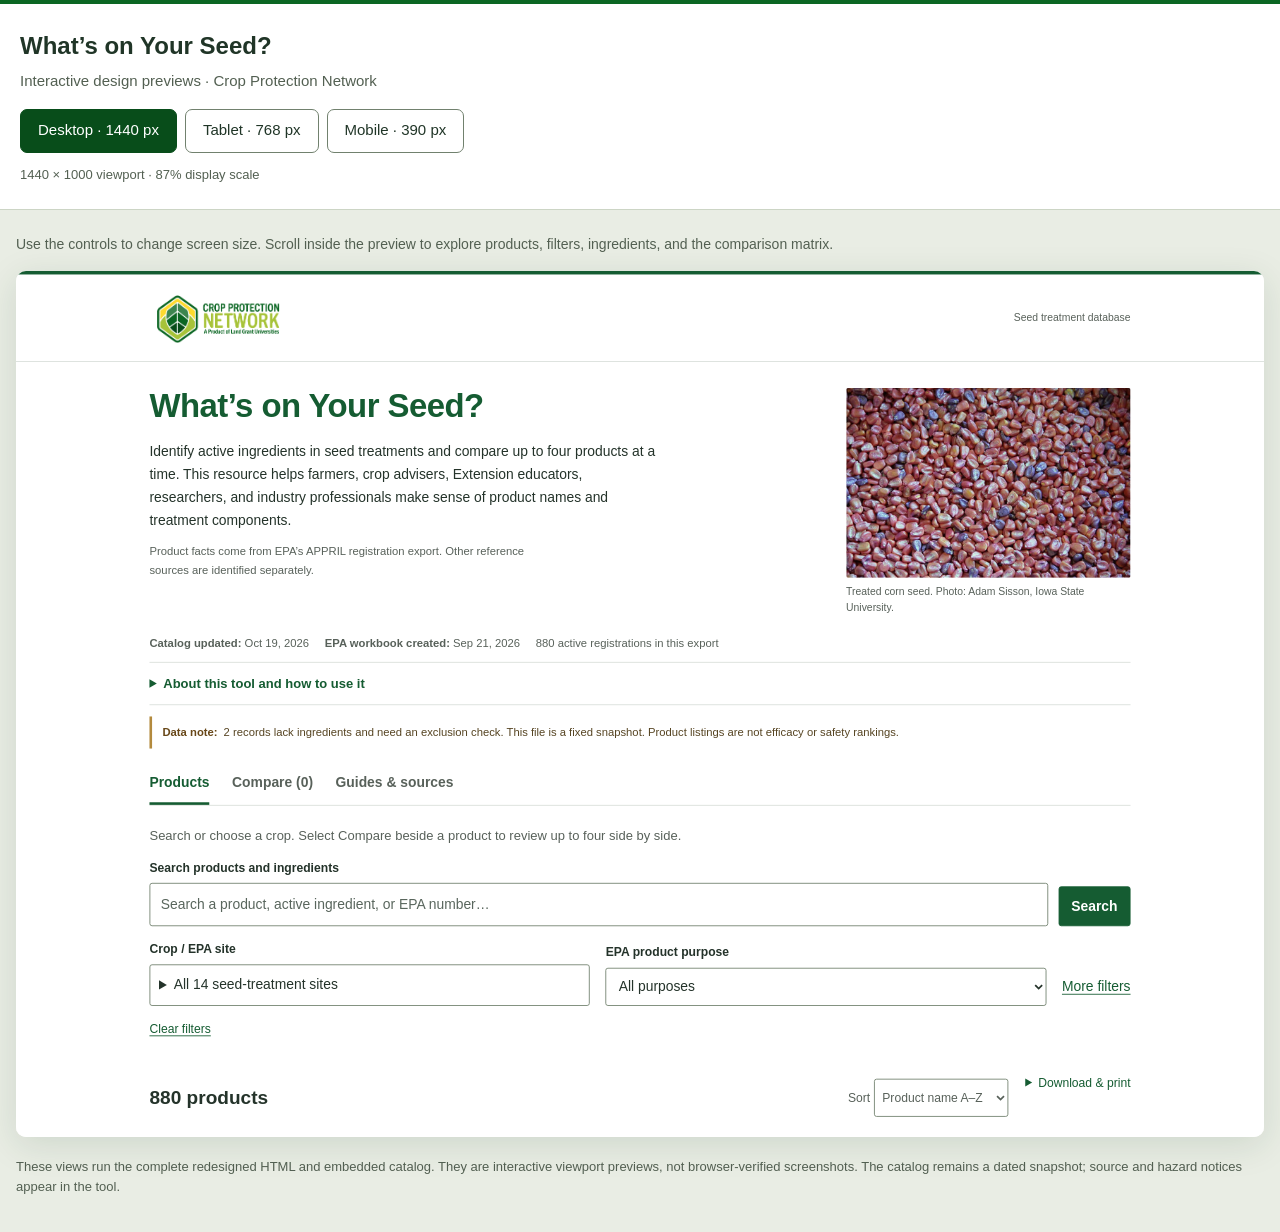
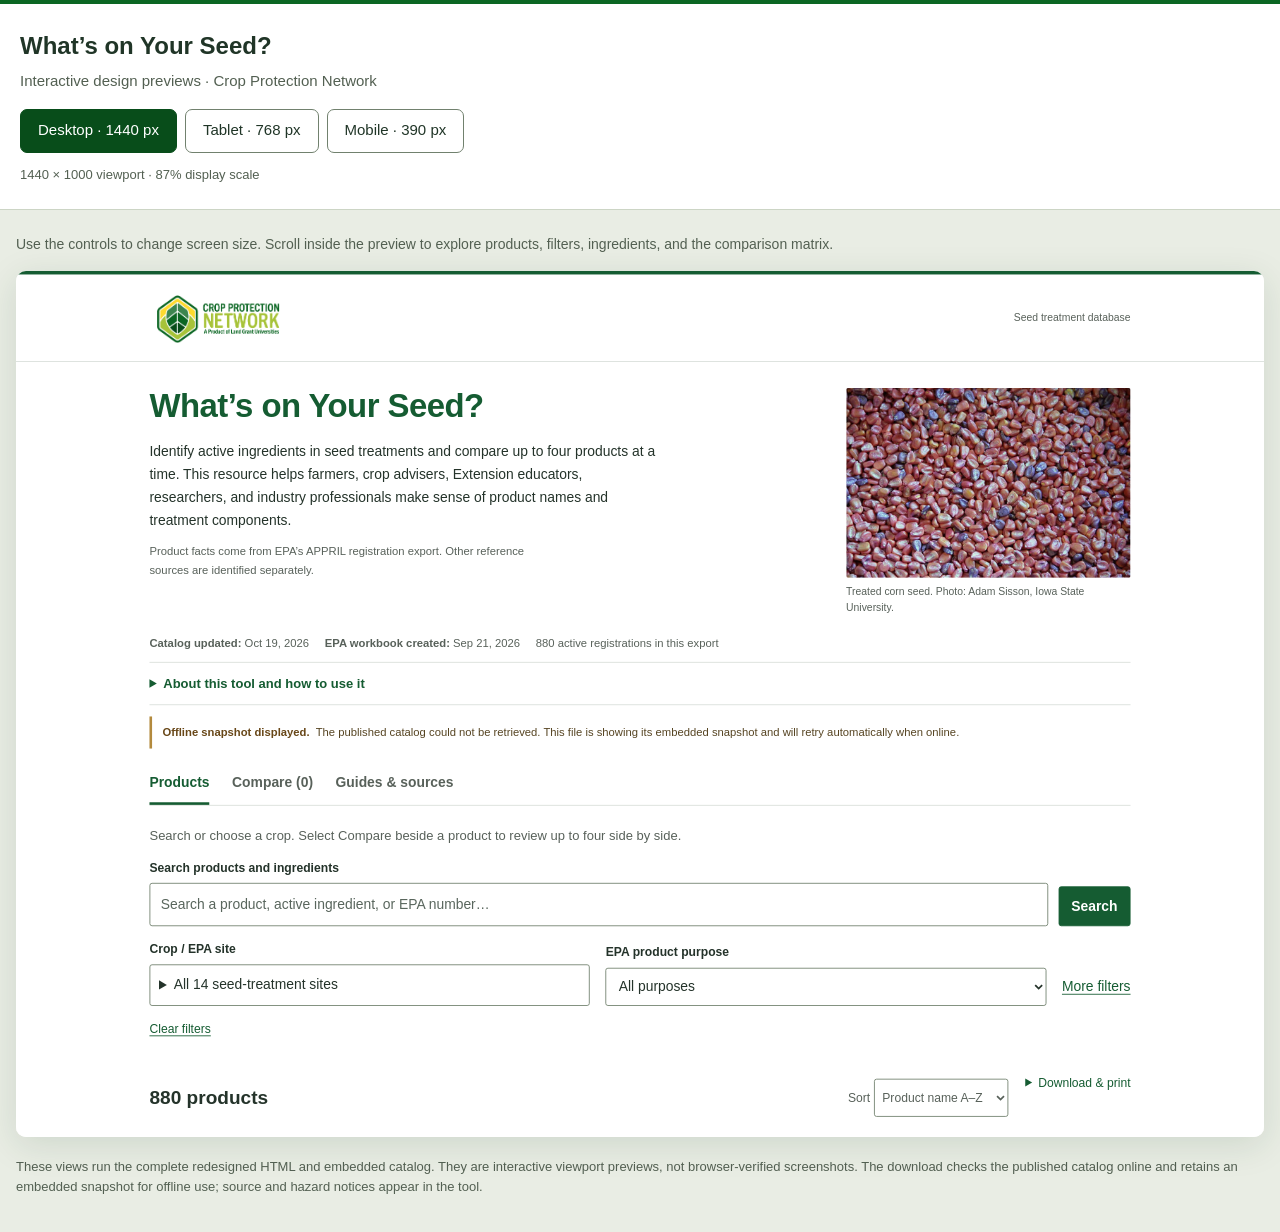
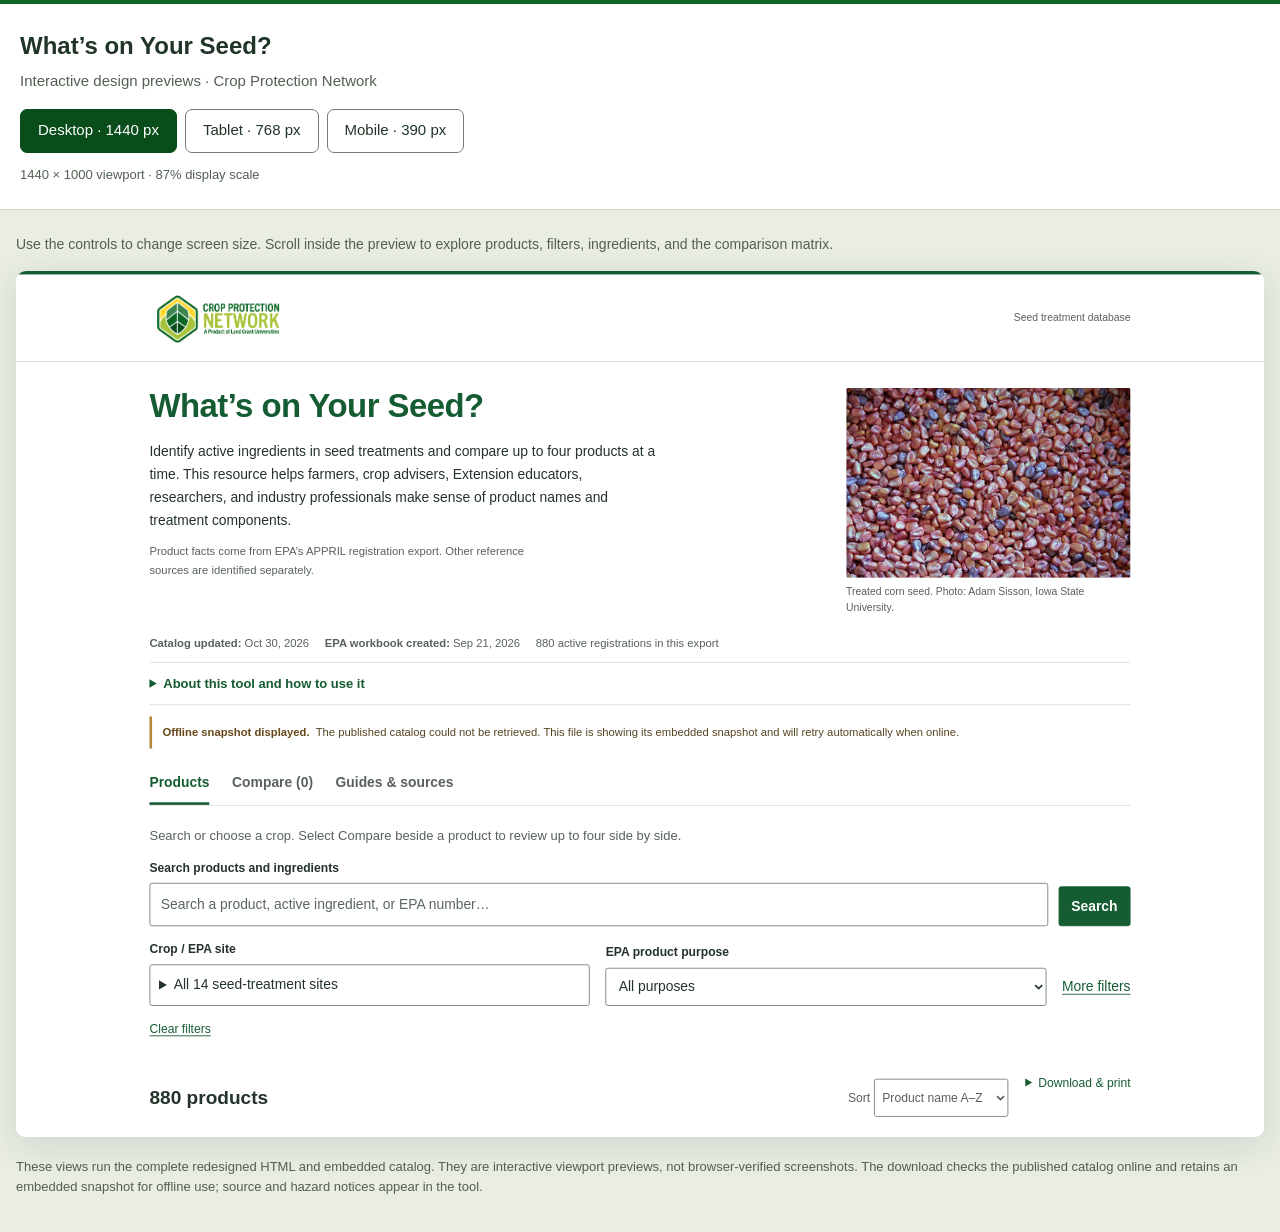
